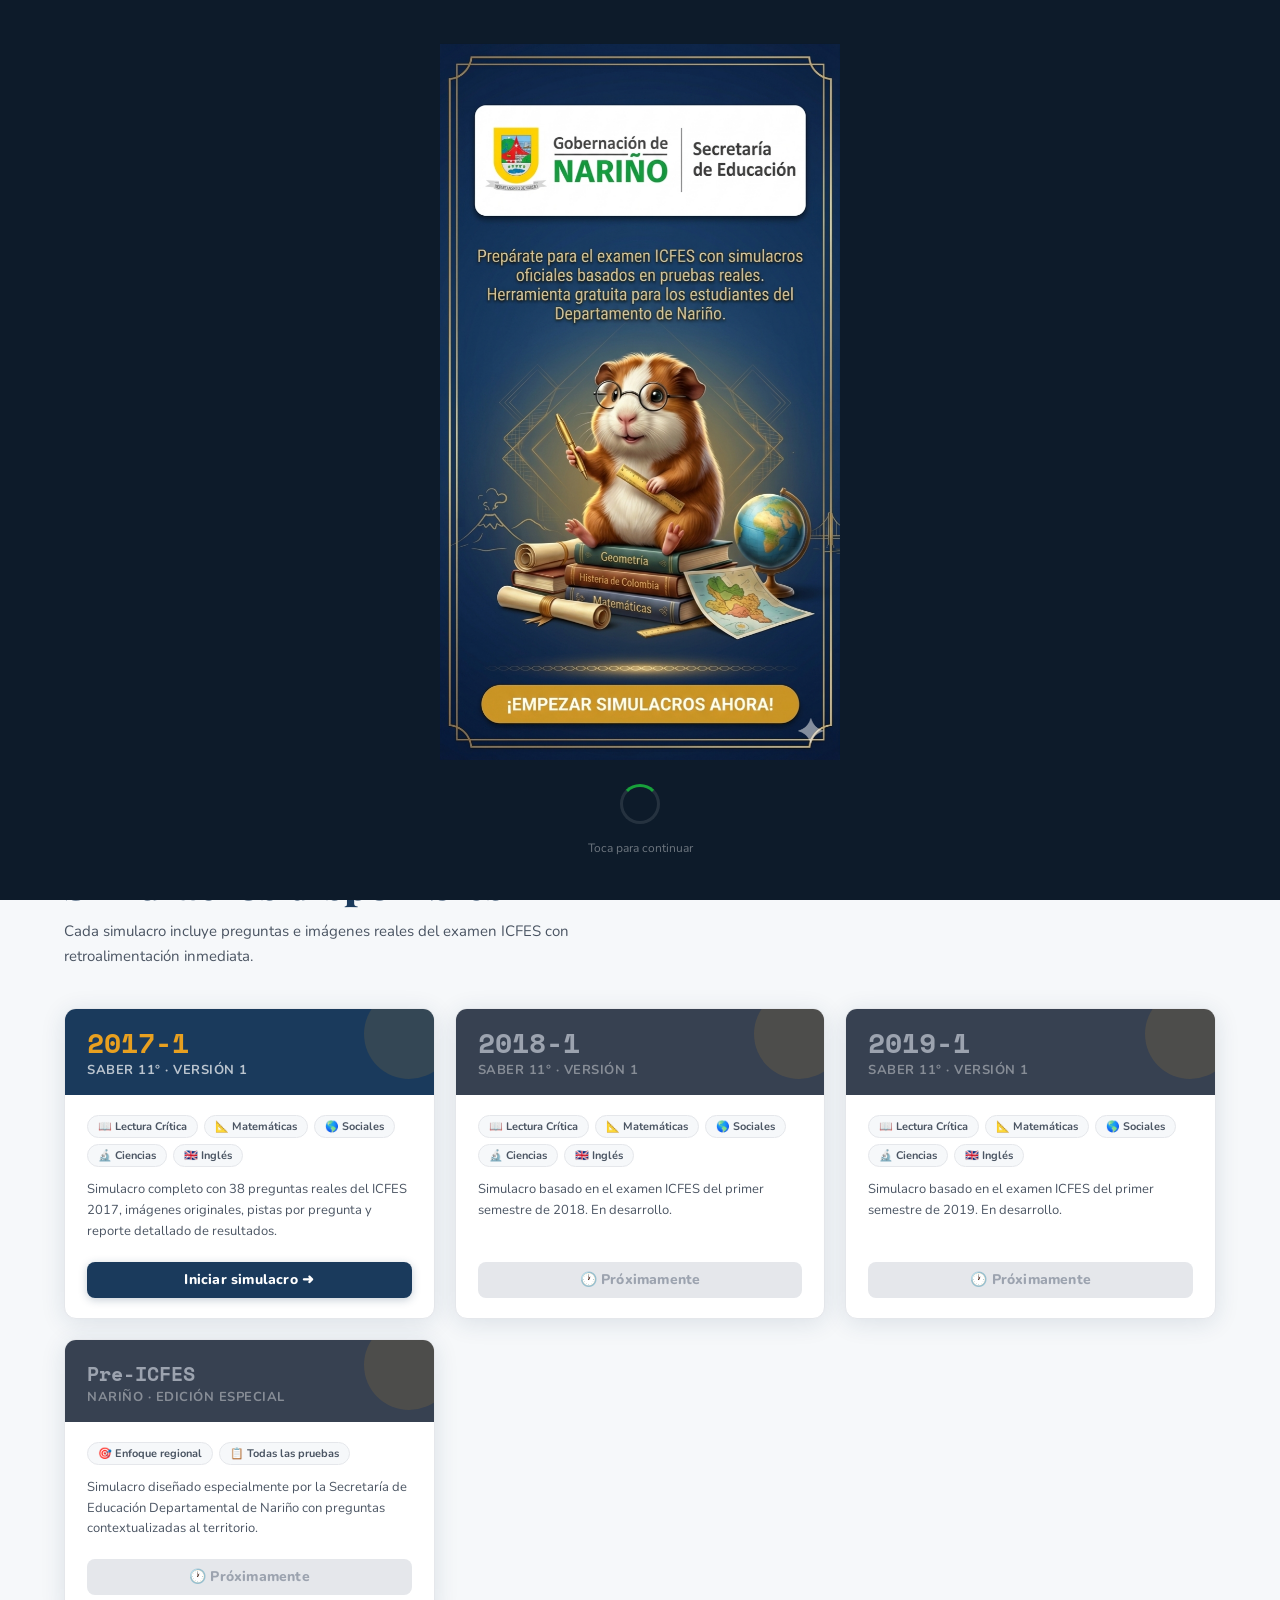
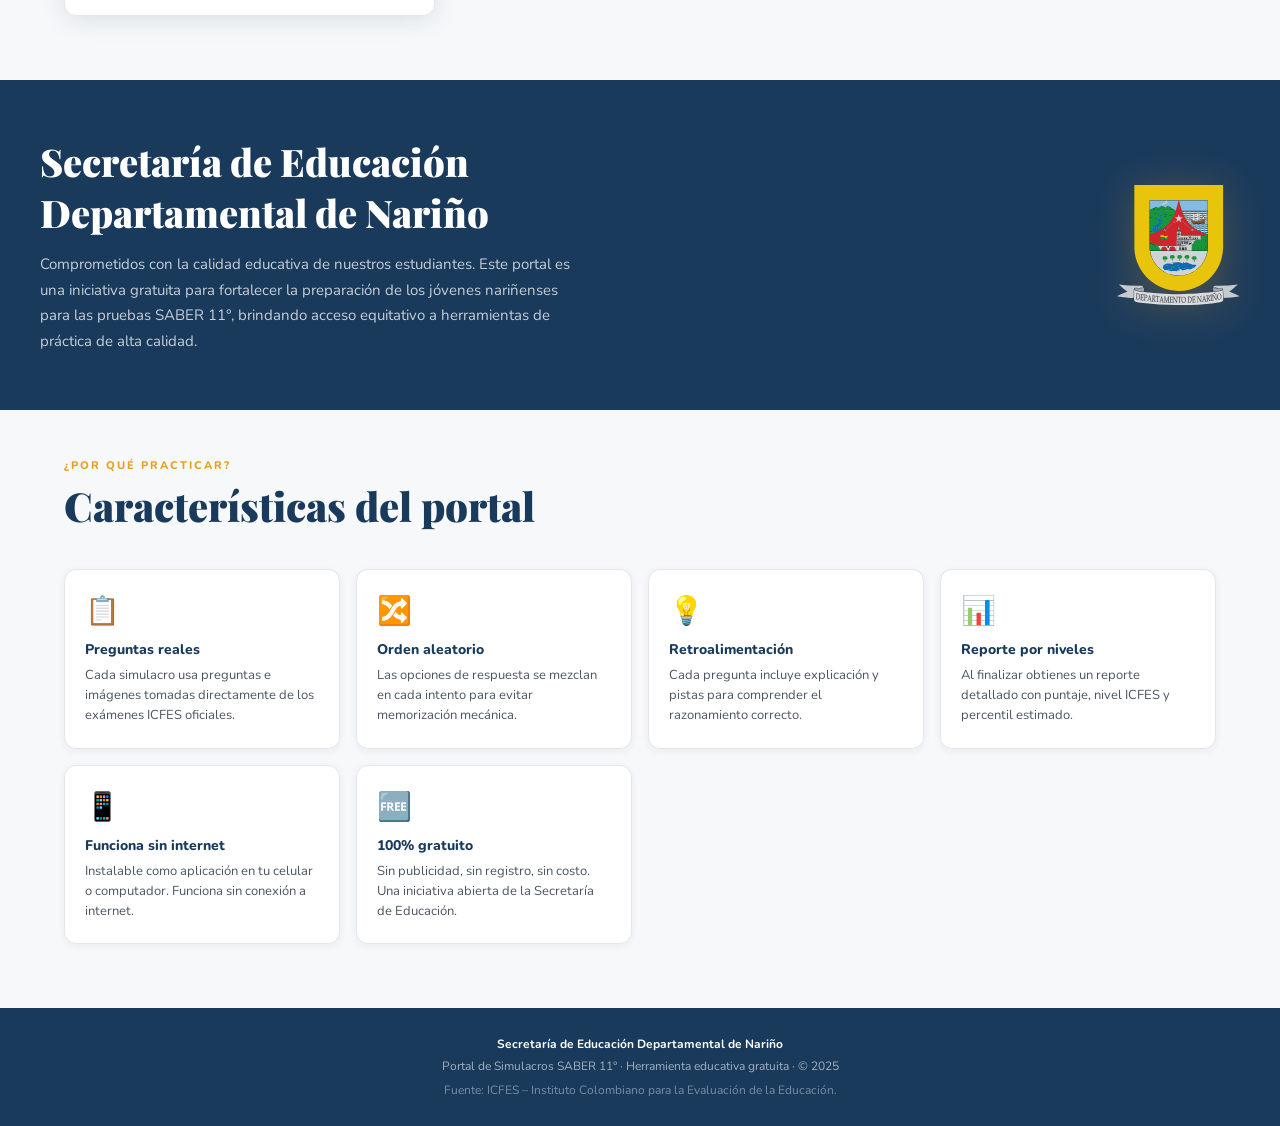
==== index.html @ db9a5326 "se cambia banner tanto web como móvil" ====
<!DOCTYPE html>
<html lang="es">

<head>
   <meta charset="UTF-8">
   <meta name="viewport" content="width=device-width,initial-scale=1.0">
   <title>Portal de Simulacros · Secretaría de Educación Departamental de Nariño</title>
   <meta name="theme-color" content="#1a3a5c">
   <meta name="mobile-web-app-capable" content="yes">
   <meta name="apple-mobile-web-app-capable" content="yes">
   <meta name="apple-mobile-web-app-status-bar-style" content="black-translucent">
   <meta name="apple-mobile-web-app-title" content="SABER 11 Nariño">
   <link rel="manifest" href="manifest.json">
   <link rel="apple-touch-icon" href="icon-192.png">
   <link rel="preconnect" href="https://fonts.googleapis.com">
   <link
      href="https://fonts.googleapis.com/css2?family=Playfair+Display:wght@700;900&family=Nunito:wght@400;600;700;800;900&family=Space+Mono:wght@400;700&display=swap"
      rel="stylesheet">
   <style>
      :root {
         --navy: #1a3a5c;
         --navy2: #254f7a;
         --gold: #e8a020;
         --gold2: #f5c842;
         --white: #ffffff;
         --bg: #f6f8fa;
         --text: #111827;
         --text-2: #4b5563;
         --text-3: #9ca3af;
         --border: #e5e7eb;
         --green: #1e8a4a;
         --r: 12px;
         --shadow: 0 4px 24px rgba(26, 58, 92, .12);
      }

      * {
         box-sizing: border-box;
         margin: 0;
         padding: 0
      }

      html {
         scroll-behavior: smooth;
         background: var(--navy)
      }

      body {
         font-family: 'Nunito', sans-serif;
         background: var(--bg);
         color: var(--text);
         overflow-x: hidden;
         -webkit-font-smoothing: antialiased
      }

      /* ── NAVBAR ── */
      .navbar {
         background: var(--navy);
         position: sticky;
         top: 0;
         z-index: 100;
         box-shadow: 0 2px 16px rgba(0, 0, 0, .25)
      }

      .nav-inner {
         max-width: 1200px;
         margin: 0 auto;
         padding: 10px 24px;
         display: flex;
         align-items: center;
         justify-content: space-between;
         gap: 20px
      }

      .nav-logo {
         display: flex;
         align-items: center;
         gap: 12px
      }

      .nav-logo-pill {
         background: #fff;
         border-radius: 8px;
         padding: 5px 10px;
         display: flex;
         align-items: center;
         height: 40px
      }

      .nav-logo-pill .sed-logo {
         height: 28px;
         width: auto;
         display: block
      }

      .nav-links {
         display: flex;
         align-items: center;
         gap: 6px
      }

      .nav-links a {
         color: rgba(255, 255, 255, .8);
         text-decoration: none;
         font-size: 13px;
         font-weight: 700;
         padding: 7px 14px;
         border-radius: 8px;
         transition: all .2s;
         letter-spacing: .3px
      }

      .nav-links a:hover {
         background: rgba(255, 255, 255, .12);
         color: #fff
      }

      .nav-links a.active {
         color: #fff;
         background: rgba(255, 255, 255, .12)
      }

      .nav-badge {
         background: var(--gold);
         color: var(--navy);
         font-size: 11px;
         font-weight: 800;
         padding: 5px 12px;
         border-radius: 20px;
         letter-spacing: .5px;
         white-space: nowrap
      }

      /* ── Hamburguesa móvil ── */
      .nav-hamburger {
         display: none;
         flex-direction: column;
         justify-content: center;
         gap: 5px;
         width: 38px;
         height: 38px;
         padding: 6px;
         cursor: pointer;
         border: none;
         background: rgba(255, 255, 255, .1);
         border-radius: 8px;
         transition: background .2s
      }

      .nav-hamburger:hover {
         background: rgba(255, 255, 255, .2)
      }

      .nav-hamburger span {
         display: block;
         height: 2.5px;
         border-radius: 2px;
         background: #fff;
         transition: all .3s
      }

      .nav-hamburger.open span:nth-child(1) {
         transform: translateY(7.5px) rotate(45deg)
      }

      .nav-hamburger.open span:nth-child(2) {
         opacity: 0;
         transform: scaleX(0)
      }

      .nav-hamburger.open span:nth-child(3) {
         transform: translateY(-7.5px) rotate(-45deg)
      }

      .nav-mobile-menu {
         display: none;
         position: absolute;
         top: 100%;
         left: 0;
         right: 0;
         background: var(--navy);
         border-top: 1px solid rgba(255, 255, 255, .12);
         box-shadow: 0 8px 24px rgba(0, 0, 0, .3);
         z-index: 200;
         padding: 8px 16px 12px
      }

      .nav-mobile-menu.open {
         display: block
      }

      .nav-mobile-menu a {
         display: block;
         color: rgba(255, 255, 255, .85);
         text-decoration: none;
         font-size: 15px;
         font-weight: 700;
         padding: 12px 14px;
         border-radius: 8px;
         transition: background .15s;
         letter-spacing: .3px
      }

      .nav-mobile-menu a:hover,
      .nav-mobile-menu a.active {
         background: rgba(255, 255, 255, .12);
         color: #fff
      }

      @media(max-width:640px) {
         .nav-links {
            display: none
         }

         .nav-hamburger {
            display: flex
         }

         .nav-badge {
            display: none
         }

         .nav-inner {
            padding: 10px 16px;
            position: relative
         }

         .navbar {
            position: sticky;
            top: 0
         }
      }

      /* ── HERO ── */
      .hero {
         position: relative;
         width: 100%;
         overflow: hidden
      }

      .hero-banner {
         display: block;
         width: 100%;
         height: auto
      }

      @media(min-width: 769px) {
         .hero-banner-movil {
            display: none
         }
      }

      @media(max-width: 768px) {
         .hero-banner-web {
            display: none
         }
      }

      /* ── SECTION ── */
      .section {
         max-width: 1200px;
         margin: 0 auto;
         padding: 64px 24px
      }

      .section-eyebrow {
         font-size: 11px;
         font-weight: 800;
         letter-spacing: 2px;
         text-transform: uppercase;
         color: var(--gold);
         margin-bottom: 10px
      }

      .section-title {
         font-family: 'Playfair Display', serif;
         font-size: clamp(26px, 4vw, 40px);
         font-weight: 900;
         color: var(--navy);
         margin-bottom: 12px;
         line-height: 1.15
      }

      .section-sub {
         font-size: 15px;
         color: var(--text-2);
         max-width: 560px;
         line-height: 1.65;
         margin-bottom: 40px
      }

      /* ── SIMULACROS GRID ── */
      .simulacros-grid {
         display: grid;
         grid-template-columns: repeat(auto-fill, minmax(300px, 1fr));
         gap: 20px
      }

      .sim-card {
         background: #fff;
         border-radius: var(--r);
         border: 1px solid var(--border);
         box-shadow: var(--shadow);
         overflow: hidden;
         transition: transform .25s, box-shadow .25s;
         display: flex;
         flex-direction: column
      }

      .sim-card:hover {
         transform: translateY(-4px);
         box-shadow: 0 12px 40px rgba(26, 58, 92, .16)
      }

      .sim-card-header {
         background: var(--navy);
         padding: 20px 22px 16px;
         position: relative;
         overflow: hidden
      }

      .sim-card-header::after {
         content: '';
         position: absolute;
         right: -20px;
         top: -20px;
         width: 90px;
         height: 90px;
         border-radius: 50%;
         background: rgba(232, 160, 32, .12)
      }

      .sim-year {
         font-family: 'Space Mono', monospace;
         font-size: 28px;
         font-weight: 700;
         color: var(--gold);
         line-height: 1
      }

      .sim-title {
         font-size: 13px;
         color: rgba(255, 255, 255, .7);
         margin-top: 4px;
         font-weight: 700;
         letter-spacing: .5px;
         text-transform: uppercase
      }

      .sim-body {
         padding: 20px 22px;
         flex: 1;
         display: flex;
         flex-direction: column;
         gap: 12px
      }

      .sim-badges {
         display: flex;
         gap: 6px;
         flex-wrap: wrap
      }

      .sim-badge {
         background: var(--bg);
         border: 1px solid var(--border);
         border-radius: 20px;
         padding: 3px 10px;
         font-size: 11px;
         font-weight: 700;
         color: var(--text-2)
      }

      .sim-desc {
         font-size: 13px;
         color: var(--text-2);
         line-height: 1.6;
         flex: 1
      }

      .sim-footer {
         padding: 0 22px 20px;
         display: flex;
         gap: 10px
      }

      .btn {
         display: inline-flex;
         align-items: center;
         justify-content: center;
         gap: 7px;
         font-family: 'Nunito', sans-serif;
         font-size: 14px;
         font-weight: 800;
         padding: 11px 22px;
         border-radius: 8px;
         border: none;
         cursor: pointer;
         text-decoration: none;
         transition: all .2s;
         letter-spacing: .2px;
         line-height: 1
      }

      .btn-primary {
         background: var(--navy);
         color: #fff;
         box-shadow: 0 2px 8px rgba(26, 58, 92, .25)
      }

      .btn-primary:hover {
         background: var(--navy2);
         transform: translateY(-1px);
         box-shadow: 0 5px 16px rgba(26, 58, 92, .3)
      }

      .btn-outline {
         background: #fff;
         color: var(--navy);
         border: 2px solid var(--border)
      }

      .btn-outline:hover {
         border-color: var(--navy);
         background: #f0f4f8
      }

      .btn-disabled {
         background: #e5e7eb;
         color: #9ca3af;
         cursor: not-allowed;
         pointer-events: none
      }

      .sim-coming {
         display: flex;
         align-items: center;
         justify-content: center;
         height: 44px;
         font-size: 13px;
         color: var(--text-3);
         font-weight: 700;
         gap: 6px
      }

      /* ── BANNER SED ── */
      .sed-banner {
         background: var(--navy);
         color: #fff;
         padding: 56px 24px
      }

      .sed-inner {
         max-width: 1200px;
         margin: 0 auto;
         display: grid;
         grid-template-columns: 1fr auto;
         gap: 48px;
         align-items: center
      }

      .sed-text h2 {
         font-family: 'Playfair Display', serif;
         font-size: clamp(24px, 4vw, 38px);
         font-weight: 900;
         margin-bottom: 14px;
         color: #fff
      }

      .sed-text p {
         font-size: 15px;
         color: rgba(255, 255, 255, .75);
         line-height: 1.7;
         max-width: 540px
      }

      .sed-text .sed-logo {
         height: 44px;
         width: auto;
         margin-bottom: 20px;
         display: block
      }

      .sed-logo-big {
         display: flex;
         align-items: center;
         justify-content: center;
         opacity: .9
      }

      .sed-logo-big .escudo-svg {
         height: 120px;
         width: auto;
         filter: drop-shadow(0 4px 20px rgba(232, 160, 32, .3))
      }

      @media(max-width:700px) {
         .sed-inner {
            grid-template-columns: 1fr
         }

         .sed-logo-big {
            display: none
         }
      }

      /* ── INFO CARDS ── */
      .info-grid {
         display: grid;
         grid-template-columns: repeat(auto-fill, minmax(220px, 1fr));
         gap: 16px;
         margin-top: 40px
      }

      .info-card {
         background: #fff;
         border-radius: var(--r);
         border: 1px solid var(--border);
         padding: 22px 20px;
         box-shadow: 0 2px 8px rgba(26, 58, 92, .06)
      }

      .info-icon {
         font-size: 28px;
         margin-bottom: 10px;
         display: block
      }

      .info-title {
         font-size: 14px;
         font-weight: 800;
         color: var(--navy);
         margin-bottom: 6px
      }

      .info-desc {
         font-size: 13px;
         color: var(--text-2);
         line-height: 1.55
      }

      /* ── FOOTER ── */
      footer {
         background: var(--navy);
         color: rgba(255, 255, 255, .6);
         text-align: center;
         padding: 28px 24px;
         font-size: 12px
      }

      footer a {
         color: rgba(255, 255, 255, .8);
         text-decoration: none;
         font-weight: 700
      }

      footer strong {
         color: #fff
      }

      /* ── ABOUT PAGE ── */
      .page {
         display: none
      }

      .page.active {
         display: block
      }

      .about-hero {
         background: var(--navy);
         padding: 60px 24px;
         text-align: center;
         color: #fff
      }

      .about-hero h1 {
         font-family: 'Playfair Display', serif;
         font-size: clamp(28px, 5vw, 46px);
         font-weight: 900;
         color: #fff;
         margin-bottom: 12px
      }

      .about-hero p {
         font-size: 16px;
         color: rgba(255, 255, 255, .75);
         max-width: 540px;
         margin: 0 auto;
         line-height: 1.65
      }

      .about-section {
         max-width: 900px;
         margin: 0 auto;
         padding: 56px 24px
      }

      .about-block {
         background: #fff;
         border-radius: var(--r);
         border: 1px solid var(--border);
         padding: 28px;
         margin-bottom: 20px;
         box-shadow: 0 2px 8px rgba(26, 58, 92, .06)
      }

      .about-block h3 {
         font-size: 18px;
         font-weight: 900;
         color: var(--navy);
         margin-bottom: 10px;
         display: flex;
         align-items: center;
         gap: 10px
      }

      .about-block p {
         font-size: 14px;
         color: var(--text-2);
         line-height: 1.7
      }

      .about-block ul {
         font-size: 14px;
         color: var(--text-2);
         line-height: 1.8;
         padding-left: 20px;
         margin-top: 8px
      }

      .team-grid {
         display: grid;
         grid-template-columns: repeat(auto-fill, minmax(200px, 1fr));
         gap: 14px;
         margin-top: 16px
      }

      .team-card {
         background: var(--bg);
         border-radius: var(--r);
         padding: 20px 16px;
         text-align: center;
         border: 1px solid var(--border)
      }

      .team-avatar {
         width: 56px;
         height: 56px;
         border-radius: 50%;
         background: var(--navy);
         display: flex;
         align-items: center;
         justify-content: center;
         font-size: 22px;
         margin: 0 auto 12px
      }

      .team-name {
         font-size: 13px;
         font-weight: 800;
         color: var(--navy)
      }

      .team-role {
         font-size: 11px;
         color: var(--text-3);
         margin-top: 3px
      }

      /* ════ SPLASH SCREEN ════════════════════════════════════════════ */
      #splashScreen {
         position: fixed;
         inset: 0;
         z-index: 99999;
         display: flex;
         flex-direction: column;
         align-items: center;
         justify-content: center;
         overflow: hidden;
         background: #0d1b2a;
         cursor: pointer;
      }

      #splashScreen.sp-fade-out {
         opacity: 0;
         pointer-events: none;
         transition: opacity .6s ease;
      }

      .sp-logo {
         width: min(400px, 90vw);
         animation: spFadeIn .8s ease both;
      }

      .sp-loader {
         width: 40px;
         height: 40px;
         border: 3px solid rgba(255, 255, 255, .1);
         border-top-color: #18a13b;
         border-radius: 50%;
         margin-top: 24px;
         animation: spSpin 1s linear infinite;
      }

      .sp-hint {
         font-size: 12px;
         color: rgba(255, 255, 255, .4);
         margin-top: 16px;
         animation: spFadeIn 1s .5s ease both;
      }

      @keyframes spFadeIn {
         from {
            opacity: 0
         }

         to {
            opacity: 1
         }
      }

      @keyframes spSpin {
         to {
            transform: rotate(360deg)
         }
      }

      /* ═══════════════════════════════════════════════════════════════ */
   </style>
</head>

<body>

   <!-- ══ SPLASH SCREEN ══════════════════════════════════════════════ -->
   <div id="splashScreen" title="Toca para continuar">
      <img class="sp-logo" src="assets/splash.png" alt="SABER 11 Nariño">
      <div class="sp-loader"></div>
      <p class="sp-hint">Toca para continuar</p>
   </div>
   <!-- ══════════════════════════════════════════════════════════════ -->


   <!-- NAVBAR -->
   <nav class="navbar">
      <div class="nav-inner">
         <div class="nav-logo">
            <div class="nav-logo-pill"><svg class="sed-logo" viewBox="0 0 205.77 34.98"
                  xmlns="http://www.w3.org/2000/svg">
                  <defs id="defs961">
                     <style id="style953">
                        .cls-1,
                        .cls-2,
                        .cls-3,
                        .cls-4,
                        .cls-5,
                        .cls-6,
                        .cls-7,
                        .cls-8,
                        .cls-9,
                        .cls-10,
                        .cls-11,
                        .cls-12,
                        .cls-13,
                        .cls-14,
                        .cls-15,
                        .cls-16,
                        .cls-17,
                        .cls-18,
                        .cls-19,
                        .cls-20,
                        .cls-21,
                        .cls-22,
                        .cls-23,
                        .cls-24,
                        .cls-25 {
                           stroke-width: 0px;
                        }

                        .cls-1,
                        .cls-6,
                        .cls-8,
                        .cls-11,
                        .cls-14,
                        .cls-15,
                        .cls-19,
                        .cls-21,
                        .cls-23,
                        .cls-24 {
                           fill-rule: evenodd;
                        }

                        .cls-1,
                        .cls-17 {
                           fill: #e5e5e4;
                        }

                        .cls-2,
                        .cls-11 {
                           fill: #010101;
                        }

                        .cls-3,
                        .cls-14 {
                           fill: #ffd504;
                        }

                        .cls-4 {
                           fill: #e52327;
                        }

                        .cls-5,
                        .cls-21 {
                           fill: #714e26;
                        }

                        .cls-6,
                        .cls-12 {
                           fill: #18a13b;
                        }

                        .cls-7 {
                           fill: none;
                        }

                        .cls-8,
                        .cls-22 {
                           fill: #eeeded;
                        }

                        .cls-9 {
                           fill: #b3b2b2;
                        }

                        .cls-26 {
                           clip-path: url(#clippath-1);
                        }

                        .cls-10 {
                           fill: #3d3d3b;
                        }

                        .cls-13,
                        .cls-27 {
                           fill: #383938;
                        }

                        .cls-15 {
                           fill: #fff;
                        }

                        .cls-28 {
                           clip-path: url(#clippath);
                        }

                        .cls-16 {
                           fill: #1e1e1c;
                        }

                        .cls-29 {
                           isolation: isolate;
                           opacity: .9;
                        }

                        .cls-18 {
                           fill: #8fcaf0;
                        }

                        .cls-19 {
                           fill: #dadada;
                        }

                        .cls-20 {
                           fill: #585857;
                        }

                        .cls-27 {
                           font-family: HindMadurai-SemiBold, 'Hind Madurai';
                           font-size: 11.29px;
                           font-weight: 600;
                        }

                        .cls-23,
                        .cls-25 {
                           fill: #0a72b9;
                        }

                        .cls-24 {
                           fill: #996634;
                        }
                     </style>
                     <clipPath id="clippath">
                        <rect class="cls-7" x="16.5" y="10.86" width="0.090000004" height="0.1" id="rect955"></rect>
                     </clipPath>
                     <clipPath id="clippath-1">
                        <rect class="cls-7" x="19.370001" y="10.91" width="0.090000004" height="0.1" id="rect958">
                        </rect>
                     </clipPath>
                  </defs>
                  <path id="rect963" class="cls-10" style="fill:#3d3d3b;stroke-width:0px"
                     d="m 115.02,0.09 h 0.24 v 34.810001 h -0.24 z"></path>
                  <g aria-label="Secretaría" transform="translate(121.21,14.86)" id="text967" class="cls-27"
                     style="font-weight:600;font-size:11.29px;font-family:HindMadurai-SemiBold, 'Hind Madurai';fill:#383938">
                     <path
                        d="m 6.7640771,-7.9713574 v 1.7420117 Q 6.0860156,-6.5325439 5.4410303,-6.6868994 4.7960449,-6.8412549 4.2227246,-6.8412549 q -0.760752,0 -1.1245898,0.2094825 -0.3638379,0.2094824 -0.3638379,0.650498 0,0.3307617 0.2425586,0.5181934 0.2480712,0.1819189 0.8930566,0.3142236 l 0.904082,0.1819189 q 1.3726612,0.2756348 1.9514942,0.8379297 0.578833,0.5622949 0.578833,1.5986817 0,1.3616357 -0.8103662,2.02867183 -0.8048536,0.66152343 -2.4641748,0.66152343 -0.7828028,0 -1.5711182,-0.14884277 Q 1.6703467,-0.13781738 0.88203125,-0.42999023 V -2.2216162 q 0.78831545,0.4189648 1.52150385,0.63396 0.7387012,0.2094824 1.4222754,0.2094824 0.6945996,0 1.0639502,-0.2315332 0.3693506,-0.2315332 0.3693506,-0.6615235 0,-0.3858886 -0.253584,-0.5953711 Q 4.757456,-3.076084 4.0077295,-3.2414648 L 3.1863379,-3.4233838 Q 1.9514941,-3.6879932 1.3781738,-4.2668262 0.81036621,-4.8456592 0.81036621,-5.8269189 q 0,-1.2293311 0.79382809,-1.8908545 0.7938282,-0.6615234 2.2822559,-0.6615234 0.6780615,0 1.3947119,0.1047412 0.7166504,0.099228 1.482915,0.3031982 z"
                        id="path899"></path>
                     <path
                        d="m 15.242603,-3.1036475 v 0.562295 h -4.614126 q 0.07166,0.6945996 0.501655,1.0418994 0.42999,0.3472998 1.201767,0.3472998 0.622935,0 1.273433,-0.181919 0.656011,-0.1874316 1.345098,-0.5622949 v 1.52150392 q -0.700113,0.26460937 -1.400225,0.39691406 -0.700112,0.13781738 -1.400225,0.13781738 -1.675859,0 -2.6075044,-0.84895507 -0.9261328,-0.85446779 -0.9261328,-2.39250979 0,-1.5104785 0.9095947,-2.3759716 0.9151075,-0.8654932 2.5137895,-0.8654932 1.455351,0 2.326357,0.8765185 0.876519,0.8765186 0.876519,2.3428955 z m -2.028672,-0.6560107 q 0,-0.5622949 -0.330762,-0.904082 Q 12.55792,-5.01104 12.028701,-5.01104 q -0.57332,0 -0.931645,0.325249 -0.358326,0.3197363 -0.446529,0.9261328 z"
                        id="path901"></path>
                     <path
                        d="m 21.725532,-5.9812744 v 1.609707 q -0.402427,-0.2756347 -0.810367,-0.4079394 -0.402426,-0.1323047 -0.837929,-0.1323047 -0.826905,0 -1.289971,0.4851172 -0.457554,0.4796045 -0.457554,1.3450976 0,0.8654932 0.457554,1.3506104 0.463066,0.4796045 1.289971,0.4796045 0.463066,0 0.876518,-0.1378174 0.418965,-0.1378174 0.771778,-0.4079395 v 1.61521976 q -0.463067,0.17089355 -0.942671,0.25358398 -0.474092,0.08820312 -0.953697,0.08820312 -1.670346,0 -2.613017,-0.85446777 -0.942671,-0.85998049 -0.942671,-2.38699709 0,-1.5270166 0.942671,-2.3814843 0.942671,-0.8599805 2.613017,-0.8599805 0.485118,0 0.953697,0.088203 0.474091,0.08269 0.942671,0.2535841 z"
                        id="path903"></path>
                     <path
                        d="m 28.015516,-4.4928467 q -0.259096,-0.1212793 -0.518193,-0.1764062 -0.253584,-0.06064 -0.512681,-0.06064 -0.760752,0 -1.174204,0.4906299 -0.407939,0.4851172 -0.407939,1.3947119 V 0 h -1.973545 v -6.1742187 h 1.973545 v 1.0143359 q 0.380376,-0.6063965 0.871005,-0.8820312 0.496143,-0.2811475 1.18523,-0.2811475 0.09923,0 0.214995,0.011025 0.115767,0.00551 0.336274,0.033076 z"
                        id="path905"></path>
                     <path
                        d="m 35.15997,-3.1036475 v 0.562295 h -4.614126 q 0.07167,0.6945996 0.501656,1.0418994 0.42999,0.3472998 1.201767,0.3472998 0.622935,0 1.273433,-0.181919 0.656011,-0.1874316 1.345098,-0.5622949 v 1.52150392 q -0.700113,0.26460937 -1.400225,0.39691406 -0.700112,0.13781738 -1.400225,0.13781738 -1.675859,0 -2.607504,-0.84895507 -0.926133,-0.85446779 -0.926133,-2.39250979 0,-1.5104785 0.909594,-2.3759716 0.915108,-0.8654932 2.513789,-0.8654932 1.455352,0 2.326358,0.8765185 0.876518,0.8765186 0.876518,2.3428955 z m -2.028671,-0.6560107 q 0,-0.5622949 -0.330762,-0.904082 -0.325249,-0.3472998 -0.854468,-0.3472998 -0.57332,0 -0.931645,0.325249 -0.358326,0.3197363 -0.446529,0.9261328 z"
                        id="path907"></path>
                     <path
                        d="m 38.809374,-7.9272558 v 1.7530371 h 2.034185 v 1.41125 h -2.034185 v 2.6185302 q 0,0.4299903 0.170894,0.5843457 0.170893,0.1488428 0.678061,0.1488428 h 1.014336 V 0 H 38.980268 Q 37.811576,0 37.320946,-0.48511719 36.835829,-0.97574707 36.835829,-2.1444385 v -2.6185302 h -0.98126 v -1.41125 h 0.98126 v -1.7530371 z"
                        id="path909"></path>
                     <path
                        d="m 44.818214,-2.7783984 q -0.617422,0 -0.931646,0.2094824 -0.30871,0.2094824 -0.30871,0.6174219 0,0.3748632 0.248071,0.5898584 0.253584,0.2094824 0.700112,0.2094824 0.556782,0 0.937158,-0.3969141 0.380376,-0.4024267 0.380376,-1.0033105 v -0.2260205 z m 3.015444,-0.7442139 V 0 h -1.990083 v -0.91510742 q -0.396914,0.56229492 -0.893056,0.8213916 -0.496143,0.25358398 -1.207281,0.25358398 -0.959209,0 -1.560092,-0.55678222 -0.595371,-0.56229492 -0.595371,-1.45535154 0,-1.086001 0.744213,-1.593169 0.749727,-0.5071679 2.348409,-0.5071679 h 1.163178 V -4.106958 q 0,-0.4685791 -0.36935,-0.6835742 -0.369351,-0.2205078 -1.152154,-0.2205078 -0.63396,0 -1.179716,0.126792 -0.545757,0.126792 -1.014336,0.3803759 v -1.5049658 q 0.63396,-0.1543554 1.273432,-0.2315332 0.639473,-0.08269 1.278946,-0.08269 1.670346,0 2.409047,0.6615234 0.744214,0.6560108 0.744214,2.1389254 z"
                        id="path911"></path>
                     <path
                        d="m 54.255945,-4.4928467 q -0.259097,-0.1212793 -0.518193,-0.1764062 -0.253584,-0.06064 -0.512681,-0.06064 -0.760752,0 -1.174204,0.4906299 -0.407939,0.4851172 -0.407939,1.3947119 V 0 h -1.973545 v -6.1742187 h 1.973545 v 1.0143359 q 0.380376,-0.6063965 0.871005,-0.8820312 0.496143,-0.2811475 1.18523,-0.2811475 0.09923,0 0.214995,0.011025 0.115767,0.00551 0.336274,0.033076 z"
                        id="path913"></path>
                     <path
                        d="m 55.237208,-6.1742187 h 1.973545 V 0 h -1.973545 z m 1.863291,-2.8555762 h 1.560093 l -2.034185,2.0727734 h -1.080488 z"
                        id="path915"></path>
                     <path
                        d="m 61.874492,-2.7783984 q -0.617422,0 -0.931645,0.2094824 -0.308711,0.2094824 -0.308711,0.6174219 0,0.3748632 0.248071,0.5898584 0.253584,0.2094824 0.700112,0.2094824 0.556783,0 0.937159,-0.3969141 0.380375,-0.4024267 0.380375,-1.0033105 v -0.2260205 z m 3.015445,-0.7442139 V 0 h -1.990084 v -0.91510742 q -0.396914,0.56229492 -0.893056,0.8213916 -0.496143,0.25358398 -1.20728,0.25358398 -0.959209,0 -1.560093,-0.55678222 -0.595371,-0.56229492 -0.595371,-1.45535154 0,-1.086001 0.744214,-1.593169 0.749726,-0.5071679 2.348408,-0.5071679 h 1.163178 V -4.106958 q 0,-0.4685791 -0.36935,-0.6835742 Q 62.161152,-5.01104 61.37835,-5.01104 q -0.63396,0 -1.179717,0.126792 -0.545757,0.126792 -1.014336,0.3803759 v -1.5049658 q 0.63396,-0.1543554 1.273432,-0.2315332 0.639473,-0.08269 1.278946,-0.08269 1.670346,0 2.409048,0.6615234 0.744214,0.6560108 0.744214,2.1389254 z"
                        id="path917"></path>
                  </g>
                  <g aria-label="de Educación" transform="translate(121.21,27.15)" id="text971" class="cls-27"
                     style="font-weight:600;font-size:11.29px;font-family:HindMadurai-SemiBold, 'Hind Madurai';fill:#383938">
                     <path
                        d="M 5.1488574,-5.2701367 V -8.5777539 H 7.1334277 V 0 H 5.1488574 V -0.89305664 Q 4.740918,-0.3472998 4.2502881,-0.09371582 3.7596582,0.15986816 3.1146728,0.15986816 q -1.1411279,0 -1.8743164,-0.90408202 -0.73318843,-0.90959474 -0.73318843,-2.33738284 0,-1.4277881 0.73318843,-2.3318701 0.7331885,-0.9095947 1.8743164,-0.9095947 0.6394727,0 1.1301026,0.2590967 0.4961426,0.253584 0.904082,0.7938281 z m -1.3009961,3.9967041 q 0.63396,0 0.9647217,-0.4630664 0.3362744,-0.4630664 0.3362744,-1.3450977 0,-0.8820312 -0.3362744,-1.3450976 -0.3307617,-0.4630664 -0.9647217,-0.4630664 -0.6284472,0 -0.9647217,0.4630664 -0.3307617,0.4630664 -0.3307617,1.3450976 0,0.8820313 0.3307617,1.3450977 0.3362745,0.4630664 0.9647217,0.4630664 z"
                        id="path920"></path>
                     <path
                        d="m 15.192989,-3.1036475 v 0.562295 h -4.614126 q 0.07166,0.6945996 0.501655,1.0418994 0.42999,0.3472998 1.201767,0.3472998 0.622935,0 1.273433,-0.181919 0.656011,-0.1874316 1.345098,-0.5622949 v 1.52150392 q -0.700113,0.26460937 -1.400225,0.39691406 -0.700112,0.13781738 -1.400224,0.13781738 -1.67586,0 -2.6075054,-0.84895507 -0.9261328,-0.85446779 -0.9261328,-2.39250979 0,-1.5104785 0.9095947,-2.3759716 0.9151075,-0.8654932 2.5137895,-0.8654932 1.455351,0 2.326357,0.8765185 0.876519,0.8765186 0.876519,2.3428955 z m -2.028672,-0.6560107 q 0,-0.5622949 -0.330762,-0.904082 -0.325249,-0.3472998 -0.854468,-0.3472998 -0.57332,0 -0.931645,0.325249 -0.358325,0.3197363 -0.446529,0.9261328 z"
                        id="path922"></path>
                     <path
                        d="m 20.705683,-8.2304541 h 5.72769 v 1.6041944 h -3.605302 v 1.5325292 h 3.390307 v 1.6041944 h -3.390307 v 1.8853418 h 3.726582 V 0 h -5.84897 z"
                        id="path924"></path>
                     <path
                        d="m 32.530415,-5.2701367 v -3.3076172 h 1.98457 V 0 h -1.98457 v -0.89305664 q -0.40794,0.54575684 -0.898569,0.79934082 -0.49063,0.25358398 -1.135616,0.25358398 -1.141128,0 -1.874316,-0.90408202 -0.733189,-0.90959474 -0.733189,-2.33738284 0,-1.4277881 0.733189,-2.3318701 0.733188,-0.9095947 1.874316,-0.9095947 0.639473,0 1.130103,0.2590967 0.496142,0.253584 0.904082,0.7938281 z m -1.300996,3.9967041 q 0.63396,0 0.964721,-0.4630664 0.336275,-0.4630664 0.336275,-1.3450977 0,-0.8820312 -0.336275,-1.3450976 -0.330761,-0.4630664 -0.964721,-0.4630664 -0.628447,0 -0.964722,0.4630664 -0.330762,0.4630664 -0.330762,1.3450976 0,0.8820313 0.330762,1.3450977 0.336275,0.4630664 0.964722,0.4630664 z"
                        id="path926"></path>
                     <path
                        d="m 36.3452,-2.4035351 v -3.7706836 h 1.984571 v 0.6174218 q 0,0.5016553 -0.0055,1.2624073 -0.0055,0.7552392 -0.0055,1.0088232 0,0.7442139 0.03859,1.0749756 0.03859,0.325249 0.132305,0.4740918 0.121279,0.1929443 0.314223,0.2976855 0.198457,0.1047412 0.452041,0.1047412 0.617422,0 0.970235,-0.4740918 0.352812,-0.4740918 0.352812,-1.3175341 v -3.0485205 h 1.973545 V 0 H 40.57895 v -0.89305664 q -0.446528,0.54024414 -0.948183,0.79934082 -0.496143,0.25358398 -1.097027,0.25358398 -1.069463,0 -1.631757,-0.65601074 Q 36.3452,-1.1521533 36.3452,-2.4035351 Z"
                        id="path928"></path>
                     <path
                        d="m 49.437852,-5.9812744 v 1.609707 q -0.402427,-0.2756347 -0.810366,-0.4079394 -0.402427,-0.1323047 -0.83793,-0.1323047 -0.826904,0 -1.289971,0.4851172 -0.457553,0.4796045 -0.457553,1.3450976 0,0.8654932 0.457553,1.3506104 0.463067,0.4796045 1.289971,0.4796045 0.463066,0 0.876519,-0.1378174 0.418964,-0.1378174 0.771777,-0.4079395 v 1.61521976 q -0.463067,0.17089355 -0.942671,0.25358398 -0.474092,0.08820312 -0.953696,0.08820312 -1.670347,0 -2.613018,-0.85446777 -0.942671,-0.85998049 -0.942671,-2.38699709 0,-1.5270166 0.942671,-2.3814843 0.942671,-0.8599805 2.613018,-0.8599805 0.485117,0 0.953696,0.088203 0.474092,0.08269 0.942671,0.2535841 z"
                        id="path930"></path>
                     <path
                        d="m 53.908649,-2.7783984 q -0.617422,0 -0.931646,0.2094824 -0.30871,0.2094824 -0.30871,0.6174219 0,0.3748632 0.248071,0.5898584 0.253584,0.2094824 0.700112,0.2094824 0.556782,0 0.937158,-0.3969141 0.380376,-0.4024267 0.380376,-1.0033105 v -0.2260205 z m 3.015444,-0.7442139 V 0 H 54.93401 v -0.91510742 q -0.396914,0.56229492 -0.893056,0.8213916 -0.496143,0.25358398 -1.207281,0.25358398 -0.959209,0 -1.560092,-0.55678222 -0.595371,-0.56229492 -0.595371,-1.45535154 0,-1.086001 0.744213,-1.593169 0.749727,-0.5071679 2.348409,-0.5071679 H 54.93401 V -4.106958 q 0,-0.4685791 -0.36935,-0.6835742 -0.369351,-0.2205078 -1.152154,-0.2205078 -0.63396,0 -1.179716,0.126792 -0.545757,0.126792 -1.014336,0.3803759 v -1.5049658 q 0.63396,-0.1543554 1.273432,-0.2315332 0.639473,-0.08269 1.278946,-0.08269 1.670346,0 2.409047,0.6615234 0.744214,0.6560108 0.744214,2.1389254 z"
                        id="path932"></path>
                     <path
                        d="m 63.748811,-5.9812744 v 1.609707 q -0.402427,-0.2756347 -0.810366,-0.4079394 -0.402427,-0.1323047 -0.83793,-0.1323047 -0.826904,0 -1.289971,0.4851172 -0.457554,0.4796045 -0.457554,1.3450976 0,0.8654932 0.457554,1.3506104 0.463067,0.4796045 1.289971,0.4796045 0.463066,0 0.876518,-0.1378174 0.418965,-0.1378174 0.771778,-0.4079395 v 1.61521976 q -0.463067,0.17089355 -0.942671,0.25358398 -0.474092,0.08820312 -0.953696,0.08820312 -1.670347,0 -2.613018,-0.85446777 -0.942671,-0.85998049 -0.942671,-2.38699709 0,-1.5270166 0.942671,-2.3814843 0.942671,-0.8599805 2.613018,-0.8599805 0.485117,0 0.953696,0.088203 0.474092,0.08269 0.942671,0.2535841 z"
                        id="path934"></path>
                     <path
                        d="M 65.452235,-6.1742187 H 67.42578 V 0 h -1.973545 z m 0,-2.4035352 h 1.973545 v 1.609707 h -1.973545 z"
                        id="path936"></path>
                     <path
                        d="m 72.260413,-4.9118115 q -0.656011,0 -1.003311,0.4740918 -0.341787,0.4685791 -0.341787,1.356123 0,0.887544 0.341787,1.3616358 0.3473,0.4685791 1.003311,0.4685791 0.644985,0 0.986772,-0.4685791 0.341787,-0.4740918 0.341787,-1.3616358 0,-0.8875439 -0.341787,-1.356123 -0.341787,-0.4740918 -0.986772,-0.4740918 z m 0,-1.41125 q 1.593169,0 2.486225,0.8599805 0.898569,0.8599804 0.898569,2.3814843 0,1.5215039 -0.898569,2.3814844 -0.893056,0.85998046 -2.486225,0.85998046 -1.598682,0 -2.502764,-0.85998046 -0.898569,-0.8599805 -0.898569,-2.3814844 0,-1.5215039 0.898569,-2.3814843 0.904082,-0.8599805 2.502764,-0.8599805 z m 0.865493,-2.7067334 h 1.560093 l -2.034185,2.0727734 h -1.080488 z"
                        id="path938"></path>
                     <path
                        d="M 83.285804,-3.7596582 V 0 h -1.98457 V -0.61190918 -2.8776269 q 0,-0.7993409 -0.03859,-1.1025391 -0.03308,-0.3031982 -0.12128,-0.4465283 -0.115766,-0.1929444 -0.314223,-0.2976856 -0.198457,-0.1102539 -0.452041,-0.1102539 -0.617422,0 -0.970235,0.4796045 -0.352812,0.4740918 -0.352812,1.3175342 V 0 h -1.973545 v -6.1742187 h 1.973545 v 0.904082 q 0.446528,-0.5402441 0.948183,-0.7938281 0.501656,-0.2590967 1.108052,-0.2590967 1.069463,0 1.620733,0.6560107 0.556782,0.6560108 0.556783,1.9073926 z"
                        id="path940"></path>
                  </g>
                  <g id="g1019">
                     <path class="cls-13"
                        d="m 43.92,5.28 c 0.37,0 0.71,0.03 1,0.09 0.3,0.06 0.57,0.15 0.81,0.26 L 45.48,6.47 C 45.25,6.36 45.02,6.28 44.78,6.23 44.54,6.18 44.29,6.16 44.05,6.16 c -0.27,0 -0.53,0.04 -0.78,0.13 -0.24,0.09 -0.46,0.22 -0.65,0.41 -0.19,0.19 -0.33,0.42 -0.44,0.71 -0.11,0.29 -0.16,0.64 -0.16,1.06 0,0.74 0.16,1.3 0.49,1.69 0.33,0.39 0.8,0.59 1.41,0.59 0.38,0 0.68,-0.04 0.9,-0.13 V 9.09 h -1.07 v -0.9 h 2.2 v 3.07 c -0.26,0.11 -0.56,0.2 -0.89,0.27 -0.33,0.07 -0.71,0.1 -1.14,0.1 -0.43,0 -0.86,-0.07 -1.25,-0.21 -0.39,-0.14 -0.73,-0.34 -1.01,-0.61 -0.29,-0.27 -0.51,-0.6 -0.68,-0.99 -0.16,-0.39 -0.24,-0.85 -0.24,-1.37 0,-0.52 0.08,-0.97 0.24,-1.37 0.16,-0.4 0.39,-0.73 0.67,-1 0.28,-0.27 0.62,-0.47 1.01,-0.61 0.39,-0.14 0.81,-0.21 1.26,-0.21"
                        id="path975"></path>
                     <path class="cls-13"
                        d="m 51.52,9.18 c 0,0.38 -0.06,0.73 -0.18,1.04 -0.12,0.31 -0.29,0.56 -0.5,0.77 -0.22,0.21 -0.47,0.37 -0.75,0.48 -0.29,0.11 -0.6,0.17 -0.93,0.17 -0.33,0 -0.64,-0.05 -0.92,-0.16 -0.28,-0.1 -0.53,-0.26 -0.74,-0.46 -0.21,-0.2 -0.37,-0.45 -0.49,-0.74 -0.12,-0.29 -0.18,-0.63 -0.18,-1.01 0,-0.38 0.06,-0.74 0.18,-1.05 0.12,-0.31 0.29,-0.57 0.5,-0.78 0.22,-0.21 0.47,-0.37 0.75,-0.48 0.29,-0.11 0.6,-0.17 0.93,-0.17 0.33,0 0.64,0.05 0.92,0.15 0.28,0.1 0.53,0.25 0.74,0.46 0.21,0.2 0.37,0.45 0.49,0.74 0.12,0.29 0.18,0.64 0.18,1.03 M 50.33,9.22 C 50.33,8.94 50.3,8.7 50.23,8.5 50.16,8.3 50.08,8.14 49.97,8.02 49.86,7.9 49.74,7.8 49.6,7.75 49.46,7.69 49.31,7.66 49.16,7.66 c -0.15,0 -0.29,0.02 -0.43,0.07 -0.14,0.05 -0.26,0.13 -0.36,0.25 -0.1,0.12 -0.19,0.28 -0.26,0.48 -0.06,0.2 -0.1,0.45 -0.1,0.75 0,0.27 0.03,0.51 0.1,0.7 0.07,0.19 0.15,0.35 0.26,0.48 0.11,0.13 0.23,0.22 0.37,0.28 0.14,0.06 0.29,0.09 0.44,0.09 0.15,0 0.29,-0.03 0.43,-0.08 0.14,-0.05 0.26,-0.14 0.37,-0.25 0.1,-0.12 0.19,-0.28 0.26,-0.47 0.06,-0.2 0.1,-0.45 0.1,-0.74"
                        id="path977"></path>
                     <path class="cls-13"
                        d="m 56.99,9.23 c 0,0.37 -0.06,0.71 -0.17,1 -0.11,0.3 -0.26,0.55 -0.46,0.76 -0.2,0.21 -0.43,0.37 -0.69,0.48 -0.26,0.11 -0.55,0.17 -0.85,0.17 -0.3,0 -0.57,-0.04 -0.79,-0.13 -0.22,-0.09 -0.42,-0.22 -0.59,-0.4 h -0.03 l -0.09,0.43 H 52.49 V 4.57 h 1.14 v 2.77 c 0.18,-0.17 0.39,-0.3 0.62,-0.4 0.23,-0.09 0.47,-0.14 0.72,-0.14 0.62,0 1.11,0.21 1.47,0.64 0.36,0.43 0.54,1.02 0.54,1.79 m -1.19,0.02 c 0,-0.49 -0.1,-0.87 -0.3,-1.14 -0.2,-0.27 -0.48,-0.41 -0.84,-0.41 -0.2,0 -0.39,0.05 -0.56,0.15 -0.17,0.1 -0.32,0.22 -0.44,0.35 v 2.17 c 0.1,0.12 0.23,0.22 0.37,0.29 0.14,0.07 0.31,0.11 0.49,0.11 0.16,0 0.32,-0.03 0.48,-0.09 0.16,-0.06 0.29,-0.15 0.41,-0.28 0.12,-0.13 0.21,-0.29 0.28,-0.47 0.07,-0.19 0.11,-0.42 0.11,-0.69"
                        id="path979"></path>
                     <path class="cls-13"
                        d="m 62.02,9.47 h -3.16 v 0.04 c 0,0.42 0.13,0.74 0.4,0.95 0.26,0.21 0.61,0.31 1.04,0.31 0.25,0 0.48,-0.02 0.68,-0.07 0.2,-0.05 0.39,-0.11 0.57,-0.19 l 0.23,0.81 c -0.19,0.09 -0.41,0.16 -0.67,0.22 -0.26,0.06 -0.56,0.09 -0.91,0.09 -0.35,0 -0.67,-0.05 -0.97,-0.14 -0.3,-0.09 -0.57,-0.23 -0.8,-0.43 -0.23,-0.2 -0.41,-0.44 -0.54,-0.74 -0.13,-0.3 -0.2,-0.66 -0.2,-1.08 0,-0.37 0.06,-0.7 0.17,-1 0.11,-0.3 0.27,-0.56 0.47,-0.77 0.2,-0.21 0.45,-0.38 0.73,-0.5 0.29,-0.12 0.6,-0.18 0.95,-0.18 0.62,0 1.11,0.19 1.48,0.57 0.37,0.38 0.55,0.9 0.55,1.58 V 9.47 Z M 60.84,8.67 C 60.84,8.53 60.82,8.4 60.79,8.27 60.76,8.14 60.7,8.03 60.63,7.93 60.56,7.83 60.47,7.76 60.35,7.7 60.23,7.64 60.1,7.62 59.94,7.62 c -0.29,0 -0.53,0.1 -0.72,0.29 -0.19,0.2 -0.3,0.45 -0.34,0.77 l 1.96,-0.02 z"
                        id="path981"></path>
                     <path class="cls-13"
                        d="M 62.97,11.54 V 6.89 h 0.89 l 0.15,0.87 c 0.11,-0.27 0.29,-0.49 0.53,-0.68 0.24,-0.19 0.54,-0.28 0.9,-0.28 0.16,0 0.29,0.02 0.41,0.05 0.12,0.03 0.22,0.07 0.29,0.11 L 65.94,7.9 C 65.87,7.86 65.78,7.83 65.68,7.8 65.58,7.77 65.45,7.76 65.3,7.76 c -0.33,0 -0.61,0.11 -0.84,0.34 -0.23,0.23 -0.34,0.59 -0.34,1.09 v 2.36 h -1.14 z"
                        id="path983"></path>
                     <path class="cls-13"
                        d="M 67.84,11.54 H 66.69 V 6.89 h 0.9 l 0.15,0.62 C 67.96,7.29 68.2,7.12 68.45,6.99 68.71,6.87 68.99,6.8 69.3,6.8 c 0.5,0 0.89,0.14 1.16,0.42 0.27,0.28 0.41,0.67 0.41,1.18 v 3.14 h -1.16 v -3 c 0,-0.25 -0.06,-0.45 -0.19,-0.6 -0.13,-0.15 -0.32,-0.23 -0.57,-0.23 -0.19,0 -0.38,0.05 -0.58,0.15 -0.2,0.1 -0.38,0.24 -0.54,0.41 v 3.28 z"
                        id="path985"></path>
                     <path class="cls-13"
                        d="M 72.13,7.3 C 72.42,7.14 72.71,7.02 73,6.93 73.29,6.84 73.62,6.8 73.97,6.8 c 0.27,0 0.52,0.03 0.74,0.09 0.22,0.06 0.41,0.16 0.58,0.3 0.16,0.14 0.29,0.32 0.38,0.53 0.09,0.22 0.13,0.48 0.13,0.8 v 3.01 h -0.91 l -0.12,-0.49 h -0.03 c -0.33,0.39 -0.81,0.59 -1.42,0.59 -0.49,0 -0.87,-0.13 -1.14,-0.39 -0.27,-0.26 -0.41,-0.59 -0.41,-1 0,-0.26 0.06,-0.49 0.17,-0.68 0.11,-0.19 0.26,-0.35 0.45,-0.47 0.19,-0.12 0.42,-0.22 0.69,-0.28 0.27,-0.06 0.56,-0.09 0.87,-0.09 h 0.69 V 8.4 C 74.64,8.15 74.56,7.96 74.41,7.86 74.26,7.75 74.06,7.7 73.8,7.7 c -0.18,0 -0.38,0.03 -0.58,0.09 -0.21,0.06 -0.43,0.16 -0.68,0.3 z m 2.52,2.16 -0.53,0.02 c -0.43,0.01 -0.73,0.09 -0.9,0.22 -0.17,0.13 -0.25,0.29 -0.25,0.48 0,0.24 0.07,0.4 0.21,0.49 0.14,0.08 0.31,0.13 0.5,0.13 0.19,0 0.37,-0.05 0.54,-0.14 0.17,-0.09 0.31,-0.23 0.43,-0.4 z"
                        id="path987"></path>
                     <path class="cls-13"
                        d="m 79.31,10.78 c 0.21,0 0.39,-0.02 0.55,-0.07 0.16,-0.05 0.3,-0.1 0.41,-0.16 l 0.23,0.81 c -0.14,0.07 -0.33,0.14 -0.57,0.2 -0.23,0.06 -0.49,0.09 -0.77,0.09 -0.35,0 -0.67,-0.05 -0.97,-0.15 -0.3,-0.1 -0.56,-0.25 -0.78,-0.46 -0.22,-0.2 -0.4,-0.45 -0.52,-0.75 -0.13,-0.3 -0.19,-0.65 -0.19,-1.05 0,-0.37 0.06,-0.7 0.18,-1 0.12,-0.3 0.29,-0.56 0.51,-0.77 0.22,-0.21 0.48,-0.38 0.78,-0.49 0.3,-0.11 0.64,-0.17 1,-0.17 0.2,0 0.41,0.02 0.63,0.06 0.21,0.04 0.45,0.12 0.69,0.23 L 80.25,7.92 C 80.1,7.84 79.95,7.77 79.79,7.72 79.63,7.67 79.47,7.65 79.3,7.65 78.87,7.65 78.52,7.78 78.26,8.05 78,8.31 77.87,8.7 77.87,9.2 c 0,0.29 0.04,0.54 0.13,0.74 0.09,0.2 0.2,0.37 0.33,0.49 0.14,0.12 0.29,0.21 0.46,0.26 0.17,0.05 0.35,0.08 0.52,0.08"
                        id="path989"></path>
                     <path class="cls-13"
                        d="m 81.89,5.82 c -0.2,0 -0.36,-0.06 -0.47,-0.18 -0.11,-0.12 -0.17,-0.26 -0.17,-0.44 0,-0.18 0.06,-0.31 0.18,-0.44 0.12,-0.12 0.27,-0.18 0.47,-0.18 0.2,0 0.34,0.06 0.46,0.18 0.12,0.12 0.18,0.26 0.18,0.44 0,0.18 -0.06,0.32 -0.18,0.44 -0.12,0.12 -0.27,0.18 -0.46,0.18 m -0.58,1.07 h 1.15 v 4.65 h -1.15 z"
                        id="path991"></path>
                     <path class="cls-13"
                        d="m 88.28,9.18 c 0,0.38 -0.06,0.73 -0.18,1.04 -0.12,0.31 -0.29,0.56 -0.5,0.77 -0.21,0.21 -0.47,0.37 -0.75,0.48 -0.29,0.11 -0.6,0.17 -0.93,0.17 -0.33,0 -0.64,-0.05 -0.92,-0.16 -0.28,-0.1 -0.53,-0.26 -0.74,-0.46 -0.21,-0.2 -0.37,-0.45 -0.49,-0.74 -0.12,-0.29 -0.18,-0.63 -0.18,-1.01 0,-0.38 0.06,-0.74 0.18,-1.05 0.12,-0.31 0.29,-0.57 0.5,-0.78 0.22,-0.21 0.47,-0.37 0.75,-0.48 0.29,-0.11 0.6,-0.17 0.93,-0.17 0.33,0 0.64,0.05 0.92,0.15 0.28,0.1 0.53,0.25 0.74,0.46 0.21,0.2 0.37,0.45 0.49,0.74 0.12,0.29 0.18,0.64 0.18,1.03 M 87.09,9.22 C 87.09,8.94 87.06,8.7 86.99,8.5 86.93,8.3 86.84,8.14 86.73,8.02 86.62,7.9 86.5,7.8 86.36,7.75 86.22,7.69 86.07,7.66 85.92,7.66 c -0.15,0 -0.29,0.02 -0.43,0.07 -0.14,0.05 -0.26,0.13 -0.36,0.25 -0.1,0.12 -0.19,0.28 -0.25,0.48 -0.06,0.2 -0.1,0.45 -0.1,0.75 0,0.27 0.03,0.51 0.1,0.7 0.07,0.19 0.15,0.35 0.26,0.48 0.11,0.13 0.23,0.22 0.37,0.28 0.14,0.06 0.29,0.09 0.44,0.09 0.15,0 0.29,-0.03 0.43,-0.08 0.14,-0.05 0.26,-0.14 0.37,-0.25 0.1,-0.12 0.19,-0.28 0.25,-0.47 0.07,-0.2 0.1,-0.45 0.1,-0.74 M 86.2,6.14 h -0.85 l 0.69,-1.41 h 1.2 z"
                        id="path993"></path>
                     <path class="cls-13"
                        d="M 90.43,11.54 H 89.28 V 6.89 h 0.9 l 0.15,0.62 C 90.55,7.29 90.79,7.12 91.04,6.99 91.3,6.87 91.58,6.8 91.89,6.8 c 0.5,0 0.89,0.14 1.16,0.42 0.27,0.28 0.41,0.67 0.41,1.18 v 3.14 H 92.3 v -3 c 0,-0.25 -0.06,-0.45 -0.19,-0.6 -0.13,-0.15 -0.32,-0.23 -0.57,-0.23 -0.19,0 -0.38,0.05 -0.58,0.15 -0.2,0.1 -0.38,0.24 -0.54,0.41 v 3.28 z"
                        id="path995"></path>
                     <path class="cls-13"
                        d="m 99.95,4.57 h 1.15 v 6.97 h -0.86 l -0.13,-0.51 h -0.04 c -0.15,0.18 -0.33,0.32 -0.55,0.44 -0.22,0.11 -0.49,0.17 -0.83,0.17 -0.27,0 -0.53,-0.05 -0.78,-0.16 -0.25,-0.1 -0.46,-0.26 -0.65,-0.47 -0.19,-0.21 -0.33,-0.46 -0.44,-0.76 -0.11,-0.3 -0.16,-0.65 -0.16,-1.04 0,-0.37 0.05,-0.7 0.14,-0.99 0.09,-0.3 0.23,-0.55 0.42,-0.76 0.18,-0.21 0.41,-0.38 0.67,-0.49 0.26,-0.11 0.56,-0.17 0.9,-0.17 0.23,0 0.45,0.03 0.65,0.1 0.21,0.07 0.38,0.16 0.51,0.29 z m 0,3.51 C 99.84,7.95 99.71,7.85 99.56,7.77 99.41,7.69 99.24,7.65 99.06,7.65 98.9,7.65 98.74,7.68 98.6,7.73 98.45,7.79 98.32,7.87 98.21,8 98.1,8.12 98,8.28 97.94,8.48 c -0.07,0.2 -0.1,0.43 -0.1,0.7 0,0.27 0.03,0.51 0.09,0.71 0.06,0.2 0.15,0.37 0.25,0.49 0.1,0.13 0.23,0.22 0.37,0.28 0.14,0.06 0.29,0.09 0.45,0.09 0.22,0 0.4,-0.05 0.57,-0.15 0.16,-0.1 0.3,-0.23 0.4,-0.4 V 8.06 Z"
                        id="path997"></path>
                     <path class="cls-13"
                        d="m 106.42,9.47 h -3.16 v 0.04 c 0,0.42 0.13,0.74 0.4,0.95 0.26,0.21 0.61,0.31 1.04,0.31 0.25,0 0.48,-0.02 0.68,-0.07 0.2,-0.05 0.39,-0.11 0.57,-0.19 l 0.23,0.81 c -0.19,0.09 -0.41,0.16 -0.67,0.22 -0.26,0.06 -0.56,0.09 -0.91,0.09 -0.35,0 -0.67,-0.05 -0.97,-0.14 -0.3,-0.09 -0.57,-0.23 -0.8,-0.43 -0.23,-0.2 -0.41,-0.44 -0.54,-0.74 -0.13,-0.3 -0.2,-0.66 -0.2,-1.08 0,-0.37 0.06,-0.7 0.17,-1 0.11,-0.3 0.27,-0.56 0.47,-0.77 0.2,-0.21 0.45,-0.38 0.73,-0.5 0.29,-0.12 0.6,-0.18 0.95,-0.18 0.62,0 1.11,0.19 1.48,0.57 0.37,0.38 0.55,0.9 0.55,1.58 v 0.53 z m -1.18,-0.8 c 0,-0.14 -0.02,-0.27 -0.05,-0.4 -0.03,-0.13 -0.09,-0.24 -0.16,-0.34 -0.07,-0.1 -0.16,-0.17 -0.28,-0.23 -0.12,-0.06 -0.25,-0.08 -0.41,-0.08 -0.29,0 -0.53,0.1 -0.72,0.29 -0.19,0.2 -0.3,0.45 -0.34,0.77 l 1.96,-0.02 z"
                        id="path999"></path>
                     <path class="cls-13"
                        d="m 83.42,14.62 v 0.02 c -0.08,0.18 -0.15,0.37 -0.2,0.57 -0.02,0.08 -0.04,0.16 -0.06,0.24 H 41.14 v -0.83 z"
                        id="path1001"></path>
                     <path class="cls-13" d="m 106.21,14.62 v 0.84 H 91.87 C 91.94,15.2 91.98,14.92 92,14.62 h 14.22 z"
                        id="path1003"></path>
                     <path class="cls-12"
                        d="m 41.14,18.44 h 2.61 l 2.58,3.94 c 0.46,0.71 0.91,1.44 1.34,2.18 0.43,0.74 0.76,1.41 1,2.01 h 0.04 c -0.06,-0.75 -0.1,-1.5 -0.11,-2.25 -0.01,-0.75 -0.02,-1.5 -0.02,-2.25 v -3.62 h 2.61 V 30.21 H 48.58 L 45.85,26.2 C 45.4,25.54 44.99,24.87 44.62,24.18 44.25,23.5 43.93,22.77 43.67,22.01 h -0.04 c 0.06,0.78 0.1,1.54 0.11,2.26 0.01,0.72 0.02,1.46 0.02,2.2 V 30.2 H 41.15 V 18.44 Z"
                        id="path1005"></path>
                     <path class="cls-12"
                        d="m 56.99,18.44 h 3.02 l 4.24,11.76 h -3.01 l -0.8,-2.52 h -3.96 l -0.8,2.52 h -2.97 z m 0.11,7.19 h 2.69 l -0.45,-1.42 c -0.15,-0.46 -0.3,-0.95 -0.46,-1.48 -0.16,-0.52 -0.29,-1 -0.4,-1.44 h -0.04 c -0.12,0.44 -0.27,0.91 -0.43,1.42 -0.16,0.51 -0.32,1.01 -0.47,1.49 l -0.45,1.42 z"
                        id="path1007"></path>
                     <path class="cls-12"
                        d="m 65.82,18.44 h 4.67 c 0.67,0 1.27,0.1 1.78,0.29 0.52,0.19 0.95,0.46 1.29,0.79 0.34,0.34 0.6,0.73 0.78,1.18 0.17,0.45 0.26,0.93 0.26,1.44 0,0.51 -0.07,0.91 -0.21,1.28 -0.14,0.37 -0.33,0.69 -0.55,0.96 -0.22,0.27 -0.47,0.5 -0.73,0.67 -0.26,0.17 -0.5,0.31 -0.73,0.41 l 2.82,4.74 h -3.27 l -2.09,-4.24 h -1.18 v 4.24 h -2.84 z m 2.84,5.38 h 0.86 c 0.65,0 1.17,-0.13 1.57,-0.39 0.4,-0.26 0.6,-0.68 0.6,-1.27 0,-0.49 -0.16,-0.87 -0.49,-1.16 -0.32,-0.29 -0.79,-0.43 -1.4,-0.43 h -1.14 z"
                        id="path1009"></path>
                     <path id="rect1011" class="cls-12" style="fill:#18a13b;stroke-width:0px"
                        d="m 76.709999,18.440001 h 2.84 v 11.76 h -2.84 z"></path>
                     <path id="polygon1013" class="cls-12" style="fill:#18a13b;stroke-width:0px"
                        d="M 92.43,30.2 H 88.32 L 85.91,24.36 84.7,20.7 h -0.08 l 0.19,4.09 v 5.41 h -2.8 V 18.44 h 4.11 l 2.5,6.07 1.12,3.36 h 0.08 l -0.19,-3.75 v -5.68 h 2.8 z">
                     </path>
                     <path class="cls-12"
                        d="m 100.33,18.21 c 0.85,0 1.63,0.14 2.35,0.42 0.72,0.28 1.34,0.68 1.87,1.2 0.52,0.52 0.93,1.16 1.22,1.92 0.29,0.76 0.44,1.62 0.44,2.58 0,0.96 -0.15,1.77 -0.46,2.52 -0.31,0.75 -0.72,1.38 -1.25,1.91 -0.53,0.53 -1.16,0.93 -1.89,1.21 -0.73,0.28 -1.52,0.42 -2.36,0.42 -0.84,0 -1.63,-0.14 -2.35,-0.41 -0.72,-0.27 -1.34,-0.67 -1.87,-1.19 -0.52,-0.52 -0.93,-1.15 -1.22,-1.9 -0.29,-0.75 -0.44,-1.61 -0.44,-2.57 0,-0.96 0.15,-1.78 0.45,-2.53 0.3,-0.75 0.72,-1.4 1.25,-1.93 0.53,-0.54 1.17,-0.95 1.89,-1.23 0.73,-0.29 1.52,-0.43 2.36,-0.43 m -2.97,6.12 c 0,0.66 0.08,1.24 0.23,1.74 0.16,0.5 0.37,0.91 0.64,1.23 0.27,0.32 0.59,0.57 0.94,0.73 0.35,0.16 0.74,0.24 1.15,0.24 0.41,0 0.77,-0.08 1.13,-0.24 0.35,-0.16 0.66,-0.4 0.92,-0.73 0.26,-0.32 0.47,-0.73 0.62,-1.23 0.15,-0.5 0.22,-1.08 0.22,-1.74 0,-0.66 -0.08,-1.28 -0.23,-1.78 -0.16,-0.5 -0.37,-0.92 -0.64,-1.24 -0.27,-0.32 -0.59,-0.57 -0.94,-0.73 -0.35,-0.16 -0.74,-0.24 -1.15,-0.24 -0.41,0 -0.77,0.08 -1.13,0.25 -0.35,0.17 -0.66,0.42 -0.92,0.76 -0.26,0.34 -0.47,0.75 -0.62,1.25 -0.15,0.5 -0.22,1.08 -0.22,1.74"
                        id="path1015"></path>
                     <path class="cls-12"
                        d="m 84.7,16.53 c 0,-0.31 0.04,-0.6 0.11,-0.88 0.07,-0.27 0.19,-0.51 0.34,-0.72 0.15,-0.21 0.33,-0.37 0.54,-0.49 0.21,-0.12 0.45,-0.18 0.73,-0.18 0.22,0 0.43,0.03 0.61,0.09 0.18,0.06 0.35,0.13 0.51,0.21 0.16,0.08 0.32,0.15 0.47,0.21 0.15,0.06 0.31,0.09 0.49,0.09 0.18,0 0.31,-0.06 0.4,-0.18 0.09,-0.12 0.15,-0.28 0.16,-0.49 h 1.31 c 0,0.68 -0.15,1.23 -0.45,1.62 -0.3,0.4 -0.7,0.6 -1.2,0.6 -0.24,0 -0.46,-0.03 -0.66,-0.09 -0.21,-0.06 -0.4,-0.13 -0.58,-0.21 -0.18,-0.07 -0.35,-0.14 -0.5,-0.21 -0.16,-0.06 -0.3,-0.09 -0.42,-0.09 -0.2,0 -0.34,0.07 -0.41,0.21 -0.07,0.14 -0.12,0.3 -0.13,0.49 h -1.31 z"
                        id="path1017"></path>
                  </g>
                  <g id="g1843">
                     <path class="cls-17"
                        d="m 9.6,19.22 c 0.47,3.35 3.14,6.3 6.49,7.02 3.34,0.81 7.07,-0.64 8.95,-3.5 0.74,-1.05 1.17,-2.26 1.35,-3.51 L 9.59,19.21 c 0,0 0,0.01 0,0.02"
                        id="path1021"></path>
                     <path class="cls-3"
                        d="M 30.93,16.8 V 0 H 5.06 c 0.01,6.22 -0.02,12.45 0.02,18.67 0.2,5.58 4.5,10.68 10,11.86 5.08,1.23 10.78,-0.98 13.65,-5.34 1.72,-2.44 2.35,-5.46 2.21,-8.39 m -4.54,2.42 c 0,0 0,0 0,0 0,0 0,0 0,0 -0.19,1.25 -0.61,2.46 -1.35,3.51 -1.88,2.86 -5.62,4.31 -8.95,3.5 -3.35,-0.72 -6.02,-3.66 -6.49,-7.02 0,0 0,-0.01 0,-0.02 0,0 0,0 0,0 -0.03,-0.25 -0.06,-0.5 -0.07,-0.75 0,-0.56 0,-1.15 0,-1.77 0,-0.73 0,-1.49 0,-2.26 0,-2.27 0,-9.22 0,-9.95 h 16.98 v 12.75 c 0.03,0.66 0,1.33 -0.1,1.99"
                        id="path1023"></path>
                     <path class="cls-4"
                        d="m 22.68,16.05 c 1.41,-0.77 1.16,-1.43 3.81,-1.61 V 14.32 C 26.42,14.3 26.34,14.28 26.25,14.27 l -0.58,-0.19 c 0,0 0,0 0,0 -0.33,-0.11 -0.64,-0.22 -0.94,-0.34 0,0 -0.01,0 -0.02,0 l -0.26,-0.12 c -2.05,-0.88 -3.36,-2.1 -4.27,-3.49 l -0.05,-0.07 c 0,0 0,0 0,0 C 20.02,9.89 19.92,9.72 19.82,9.54 L 19.8,9.51 c 0,0 0,0 0,0 -0.04,-0.07 -0.08,-0.14 -0.12,-0.22 0,0 0,0 0,0 L 19.59,9.09 C 19.5,8.92 19.42,8.74 19.34,8.56 l -0.05,-0.1 c 0,0 0,0 0,0 C 19.24,8.34 19.19,8.22 19.14,8.1 L 19.02,7.83 c 0,0 0.01,0 0.02,0 C 19,7.71 18.95,7.6 18.91,7.48 v 0 c 0,0 0,0 0,0 C 18.78,7.11 18.66,6.73 18.55,6.34 18.36,5.72 18.18,5.09 18.02,4.46 H 17.96 C 17.71,5.47 17.52,6.32 17.1,7.48 v 0 c 0,0 -0.01,0.03 -0.02,0.05 -1.03,2.97 -2.83,5.59 -7.58,6.88 0,0.78 0,1.54 0,2.26 1.44,0.56 2.43,0.89 2.49,1.04 0.3,0.73 0.92,1.45 1.22,1.48 H 9.58 c 0,0 0,0 0,0.01 h 10.59 c 2,-1.26 0.45,-2.57 2.5,-3.17"
                        id="path1025"></path>
                     <path id="polygon1027" class="cls-4" style="fill:#e52327;stroke-width:0px"
                        d="m 24.63,19.22 h 1.76 z"></path>
                     <path class="cls-18"
                        d="m 17.12,7.49 v 0 c 0.42,-1.16 0.61,-2.01 0.86,-3.02 h -0.02 c -0.24,0.96 -0.47,1.91 -0.79,2.85 -0.02,0.05 -0.04,0.11 -0.06,0.17"
                        id="path1029"></path>
                     <path class="cls-18"
                        d="m 10.15,6.98 0.59,-0.23 0.45,-0.31 0.31,-0.03 0.11,0.11 0.42,0.26 0.44,0.27 1.31,0.44 H 17.1 C 17.12,7.43 17.14,7.37 17.16,7.32 17.48,6.38 17.71,5.43 17.95,4.47 H 9.5 c 0,0.88 0,1.83 0,2.84 h 0.01 c 0,0 0.62,-0.32 0.62,-0.32 z"
                        id="path1031"></path>
                     <path class="cls-25"
                        d="m 21.26,10.05 c 0.33,0 0.32,0.11 0.62,0.11 0.3,0 0.32,-0.11 0.62,-0.11 0.28,0 0.29,0.11 0.6,0.11 0.31,0 0.3,-0.11 0.62,-0.11 0.32,0 0.3,0.11 0.6,0.11 0.3,0 0.34,-0.11 0.62,-0.11 0.28,0 0.32,0.11 0.62,0.11 0.3,0 0.32,-0.11 0.6,-0.11 0.15,0 0.24,0.04 0.33,0.07 V 9.86 C 26.4,9.83 26.32,9.8 26.16,9.8 c -0.26,0 -0.26,0.11 -0.6,0.11 -0.34,0 -0.33,-0.11 -0.62,-0.11 -0.29,0 -0.3,0.11 -0.62,0.11 -0.32,0 -0.3,-0.11 -0.6,-0.11 -0.3,0 -0.29,0.11 -0.62,0.11 -0.33,0 -0.32,-0.11 -0.6,-0.11 -0.28,0 -0.3,0.11 -0.62,0.11 -0.32,0 -0.29,-0.11 -0.62,-0.11 -0.3,0 -0.29,0.11 -0.6,0.11 -0.31,0 -0.28,-0.11 -0.62,-0.11 H 19.99 L 19.84,9.55 c 0.1,0.18 0.2,0.35 0.31,0.52 0.21,0.01 0.27,0.09 0.51,0.09 0.26,0 0.28,-0.11 0.6,-0.11"
                        id="path1033"></path>
                     <path class="cls-25"
                        d="m 24.94,13.41 c 0.26,0 0.32,0.12 0.62,0.12 0.3,0 0.32,-0.12 0.6,-0.12 0.16,0 0.24,0.04 0.33,0.06 V 13.2 c -0.1,-0.03 -0.19,-0.05 -0.33,-0.05 -0.26,0 -0.26,0.11 -0.6,0.11 -0.34,0 -0.33,-0.11 -0.62,-0.11 -0.29,0 -0.3,0.11 -0.62,0.11 -0.32,0 -0.3,-0.11 -0.6,-0.11 -0.07,0 -0.13,0.01 -0.17,0.01 l -0.35,-0.2 c 0.2,-0.01 0.25,-0.11 0.53,-0.11 0.3,0 0.3,0.11 0.6,0.11 0.3,0 0.34,-0.11 0.62,-0.11 0.28,0 0.32,0.11 0.62,0.11 0.3,0 0.32,-0.11 0.6,-0.11 0.14,0 0.24,0.03 0.33,0.05 v -0.26 c -0.09,-0.03 -0.18,-0.06 -0.33,-0.06 -0.26,0 -0.26,0.11 -0.6,0.11 -0.34,0 -0.33,-0.11 -0.62,-0.11 -0.29,0 -0.3,0.11 -0.62,0.11 -0.32,0 -0.3,-0.11 -0.6,-0.11 -0.3,0 -0.29,0.11 -0.62,0.11 -0.24,0 -0.32,-0.05 -0.47,-0.09 l -0.38,-0.27 c 0.07,-0.01 0.14,-0.04 0.25,-0.04 0.28,0 0.29,0.11 0.6,0.11 0.31,0 0.3,-0.11 0.62,-0.11 0.32,0 0.3,0.11 0.6,0.11 0.3,0 0.34,-0.11 0.62,-0.11 0.28,0 0.32,0.11 0.62,0.11 0.3,0 0.32,-0.11 0.6,-0.11 0.16,0 0.24,0.04 0.33,0.06 v -0.26 c -0.09,-0.03 -0.18,-0.06 -0.33,-0.06 -0.26,0 -0.26,0.11 -0.6,0.11 -0.34,0 -0.33,-0.11 -0.62,-0.11 -0.29,0 -0.3,0.11 -0.62,0.11 -0.32,0 -0.3,-0.11 -0.6,-0.11 -0.3,0 -0.29,0.11 -0.62,0.11 -0.33,0 -0.32,-0.11 -0.6,-0.11 -0.25,0 -0.29,0.07 -0.49,0.09 L 21.63,11.8 c 0.07,0.03 0.14,0.04 0.26,0.04 0.29,0 0.32,-0.11 0.62,-0.11 0.28,0 0.29,0.11 0.6,0.11 0.31,0 0.3,-0.11 0.62,-0.11 0.32,0 0.3,0.11 0.6,0.11 0.3,0 0.34,-0.11 0.62,-0.11 0.28,0 0.32,0.11 0.62,0.11 0.3,0 0.32,-0.11 0.6,-0.11 0.15,0 0.24,0.03 0.33,0.06 v -0.28 c -0.1,-0.03 -0.19,-0.06 -0.33,-0.06 -0.26,0 -0.26,0.11 -0.6,0.11 -0.34,0 -0.33,-0.11 -0.62,-0.11 -0.29,0 -0.3,0.11 -0.62,0.11 -0.32,0 -0.3,-0.11 -0.6,-0.11 -0.3,0 -0.29,0.11 -0.62,0.11 -0.33,0 -0.32,-0.11 -0.6,-0.11 -0.28,0 -0.3,0.11 -0.62,0.11 -0.32,0 -0.29,-0.11 -0.62,-0.11 l -0.24,-0.27 c 0.05,-0.01 0.13,-0.03 0.24,-0.03 0.33,0 0.32,0.12 0.62,0.12 0.3,0 0.32,-0.12 0.62,-0.12 0.28,0 0.29,0.12 0.6,0.12 0.31,0 0.3,-0.12 0.62,-0.12 0.32,0 0.3,0.12 0.6,0.12 0.3,0 0.34,-0.12 0.62,-0.12 0.28,0 0.32,0.12 0.62,0.12 0.3,0 0.32,-0.12 0.6,-0.12 0.15,0 0.24,0.04 0.33,0.06 v -0.25 c -0.09,-0.04 -0.18,-0.07 -0.33,-0.07 -0.26,0 -0.26,0.11 -0.6,0.11 -0.34,0 -0.33,-0.11 -0.62,-0.11 -0.29,0 -0.3,0.11 -0.62,0.11 -0.32,0 -0.3,-0.11 -0.6,-0.11 -0.3,0 -0.29,0.11 -0.62,0.11 -0.33,0 -0.32,-0.11 -0.6,-0.11 -0.28,0 -0.3,0.11 -0.62,0.11 -0.32,0 -0.29,-0.11 -0.62,-0.11 -0.21,0 -0.29,0.05 -0.42,0.09 L 20.64,10.7 h 0.03 c 0.26,0 0.28,-0.11 0.6,-0.11 0.32,0 0.32,0.11 0.62,0.11 0.3,0 0.32,-0.11 0.62,-0.11 0.28,0 0.29,0.11 0.6,0.11 0.31,0 0.3,-0.11 0.62,-0.11 0.32,0 0.3,0.11 0.6,0.11 0.3,0 0.34,-0.11 0.62,-0.11 0.28,0 0.32,0.11 0.62,0.11 0.3,0 0.32,-0.11 0.6,-0.11 0.15,0 0.24,0.04 0.33,0.07 V 10.4 c -0.09,-0.04 -0.18,-0.07 -0.33,-0.07 -0.26,0 -0.26,0.11 -0.6,0.11 -0.34,0 -0.33,-0.11 -0.62,-0.11 -0.29,0 -0.3,0.11 -0.62,0.11 -0.32,0 -0.3,-0.11 -0.6,-0.11 -0.3,0 -0.29,0.11 -0.62,0.11 -0.33,0 -0.32,-0.11 -0.6,-0.11 -0.28,0 -0.3,0.11 -0.62,0.11 -0.32,0 -0.29,-0.11 -0.62,-0.11 -0.3,0 -0.29,0.11 -0.6,0.11 -0.12,0 -0.2,-0.01 -0.26,-0.03 l -0.2,-0.3 c 0.91,1.4 2.22,2.61 4.27,3.49 L 24.3,13.52 c 0.32,0 0.38,-0.13 0.66,-0.13"
                        id="path1035"></path>
                     <path class="cls-25"
                        d="M 18.93,7.48 C 18.8,7.11 18.68,6.73 18.57,6.34 18.68,6.72 18.8,7.1 18.93,7.48" id="path1037">
                     </path>
                     <path class="cls-25"
                        d="M 26.49,14.02 V 13.76 C 26.4,13.73 26.31,13.7 26.16,13.7 c -0.26,0 -0.26,0.11 -0.6,0.11 -0.34,0 -0.33,-0.11 -0.62,-0.11 -0.06,0 -0.14,0.02 -0.19,0.04 0.3,0.12 0.61,0.23 0.94,0.34 0.15,-0.03 0.26,-0.12 0.48,-0.12 0.15,0 0.24,0.04 0.33,0.06"
                        id="path1039"></path>
                     <path class="cls-25"
                        d="m 20.66,9.6 c 0.26,0 0.28,-0.11 0.6,-0.11 0.32,0 0.32,0.11 0.62,0.11 0.3,0 0.32,-0.11 0.62,-0.11 0.28,0 0.29,0.11 0.6,0.11 0.31,0 0.3,-0.11 0.62,-0.11 0.32,0 0.3,0.11 0.6,0.11 0.3,0 0.34,-0.11 0.62,-0.11 0.28,0 0.32,0.11 0.62,0.11 0.3,0 0.32,-0.11 0.6,-0.11 0.16,0 0.24,0.04 0.33,0.06 V 9.28 C 26.4,9.25 26.32,9.22 26.16,9.22 c -0.26,0 -0.26,0.11 -0.6,0.11 -0.34,0 -0.33,-0.11 -0.62,-0.11 -0.29,0 -0.3,0.11 -0.62,0.11 -0.32,0 -0.3,-0.11 -0.6,-0.11 -0.3,0 -0.29,0.11 -0.62,0.11 -0.33,0 -0.32,-0.11 -0.6,-0.11 -0.28,0 -0.3,0.11 -0.62,0.11 -0.32,0 -0.29,-0.11 -0.62,-0.11 -0.3,0 -0.29,0.11 -0.6,0.11 -0.31,0 -0.28,-0.11 -0.62,-0.11 -0.17,0 -0.25,0.03 -0.34,0.07 0.04,0.07 0.08,0.14 0.12,0.22 0.05,-0.01 0.14,-0.01 0.22,-0.01 0.33,0 0.33,0.11 0.62,0.11"
                        id="path1041"></path>
                     <path class="cls-25"
                        d="m 19.06,7.84 c 0.13,0.03 0.19,0.08 0.38,0.08 0.24,0 0.3,-0.11 0.6,-0.11 0.33,0 0.33,0.11 0.62,0.11 0.26,0 0.28,-0.11 0.6,-0.11 0.32,0 0.32,0.11 0.62,0.11 0.3,0 0.32,-0.11 0.62,-0.11 0.28,0 0.29,0.11 0.6,0.11 0.31,0 0.3,-0.11 0.62,-0.11 0.32,0 0.3,0.11 0.6,0.11 0.3,0 0.34,-0.11 0.62,-0.11 0.28,0 0.32,0.11 0.62,0.11 0.3,0 0.32,-0.11 0.6,-0.11 0.16,0 0.24,0.04 0.33,0.06 V 7.49 h -7.56 c 0.04,0.12 0.08,0.23 0.13,0.35"
                        id="path1043"></path>
                     <path class="cls-25"
                        d="m 20.04,8.37 c 0.33,0 0.33,0.11 0.62,0.11 0.26,0 0.28,-0.11 0.6,-0.11 0.32,0 0.32,0.11 0.62,0.11 0.3,0 0.32,-0.11 0.62,-0.11 0.28,0 0.29,0.11 0.6,0.11 0.31,0 0.3,-0.11 0.62,-0.11 0.32,0 0.3,0.11 0.6,0.11 0.3,0 0.34,-0.11 0.62,-0.11 0.28,0 0.32,0.11 0.62,0.11 0.3,0 0.32,-0.11 0.6,-0.11 0.16,0 0.24,0.04 0.33,0.06 V 8.16 C 26.4,8.13 26.32,8.1 26.16,8.1 c -0.26,0 -0.26,0.11 -0.6,0.11 -0.34,0 -0.33,-0.11 -0.62,-0.11 -0.29,0 -0.3,0.11 -0.62,0.11 -0.32,0 -0.3,-0.11 -0.6,-0.11 -0.3,0 -0.29,0.11 -0.62,0.11 -0.33,0 -0.32,-0.11 -0.6,-0.11 -0.28,0 -0.3,0.11 -0.62,0.11 -0.32,0 -0.29,-0.11 -0.62,-0.11 -0.3,0 -0.29,0.11 -0.6,0.11 -0.31,0 -0.28,-0.11 -0.62,-0.11 -0.32,0 -0.33,0.11 -0.6,0.11 -0.13,0 -0.17,-0.03 -0.25,-0.05 L 19.17,8.11 c 0.05,0.12 0.1,0.24 0.15,0.36 0.04,0.01 0.07,0.01 0.12,0.01 0.24,0 0.3,-0.11 0.6,-0.11"
                        id="path1045"></path>
                     <path class="cls-25"
                        d="m 20.04,8.93 c 0.33,0 0.33,0.11 0.62,0.11 0.26,0 0.28,-0.11 0.6,-0.11 0.32,0 0.32,0.11 0.62,0.11 0.3,0 0.32,-0.11 0.62,-0.11 0.28,0 0.29,0.11 0.6,0.11 0.31,0 0.3,-0.11 0.62,-0.11 0.32,0 0.3,0.11 0.6,0.11 0.3,0 0.34,-0.11 0.62,-0.11 0.28,0 0.32,0.11 0.62,0.11 0.3,0 0.32,-0.11 0.6,-0.11 0.16,0 0.24,0.04 0.33,0.06 V 8.73 C 26.4,8.7 26.32,8.67 26.16,8.67 c -0.26,0 -0.26,0.11 -0.6,0.11 -0.34,0 -0.33,-0.11 -0.62,-0.11 -0.29,0 -0.3,0.11 -0.62,0.11 -0.32,0 -0.3,-0.11 -0.6,-0.11 -0.3,0 -0.29,0.11 -0.62,0.11 -0.33,0 -0.32,-0.11 -0.6,-0.11 -0.28,0 -0.3,0.11 -0.62,0.11 -0.32,0 -0.29,-0.11 -0.62,-0.11 -0.3,0 -0.29,0.11 -0.6,0.11 -0.31,0 -0.28,-0.11 -0.62,-0.11 -0.32,0 -0.3,0.11 -0.58,0.11 L 19.35,8.57 c 0.08,0.18 0.16,0.35 0.25,0.53 L 19.56,9.03 C 19.69,9 19.8,8.94 20.03,8.94"
                        id="path1047"></path>
                     <path class="cls-22" d="m 19.7,9.29 c 0,0 0,0 0,0 C 19.67,9.23 19.63,9.16 19.6,9.1 l 0.09,0.2 z"
                        id="path1049"></path>
                     <path class="cls-22"
                        d="m 20.66,9.33 c 0.32,0 0.3,-0.11 0.6,-0.11 0.33,0 0.32,0.11 0.62,0.11 0.3,0 0.32,-0.11 0.62,-0.11 0.3,0 0.29,0.11 0.6,0.11 0.31,0 0.33,-0.11 0.62,-0.11 0.29,0 0.29,0.11 0.6,0.11 0.31,0 0.34,-0.11 0.62,-0.11 0.28,0 0.28,0.11 0.62,0.11 0.34,0 0.34,-0.11 0.6,-0.11 0.16,0 0.24,0.04 0.33,0.06 V 8.98 C 26.4,8.95 26.32,8.92 26.16,8.92 c -0.29,0 -0.32,0.11 -0.6,0.11 -0.28,0 -0.35,-0.11 -0.62,-0.11 -0.28,0 -0.3,0.11 -0.62,0.11 -0.32,0 -0.3,-0.11 -0.6,-0.11 -0.3,0 -0.32,0.11 -0.62,0.11 -0.3,0 -0.33,-0.11 -0.6,-0.11 -0.3,0 -0.33,0.11 -0.62,0.11 -0.29,0 -0.29,-0.11 -0.62,-0.11 -0.33,0 -0.34,0.11 -0.6,0.11 -0.29,0 -0.29,-0.11 -0.62,-0.11 -0.24,0 -0.34,0.07 -0.47,0.09 l 0.04,0.07 c 0.03,0.06 0.06,0.13 0.1,0.19 0.09,-0.04 0.17,-0.07 0.34,-0.07 0.34,0 0.32,0.11 0.62,0.11"
                        id="path1051"></path>
                     <path class="cls-22"
                        d="m 19.04,7.83 0.12,0.27 c -0.03,-0.09 -0.07,-0.18 -0.1,-0.27 0,0 -0.01,0 -0.02,0"
                        id="path1053"></path>
                     <path class="cls-22"
                        d="m 19.43,8.21 c 0.28,0 0.29,-0.11 0.6,-0.11 0.34,0 0.32,0.11 0.62,0.11 0.3,0 0.3,-0.11 0.6,-0.11 0.33,0 0.32,0.11 0.62,0.11 0.3,0 0.32,-0.11 0.62,-0.11 0.3,0 0.29,0.11 0.6,0.11 0.31,0 0.33,-0.11 0.62,-0.11 0.29,0 0.29,0.11 0.6,0.11 0.31,0 0.34,-0.11 0.62,-0.11 0.28,0 0.28,0.11 0.62,0.11 0.34,0 0.34,-0.11 0.6,-0.11 0.16,0 0.24,0.04 0.33,0.06 V 7.86 C 26.39,7.83 26.31,7.8 26.15,7.8 c -0.29,0 -0.32,0.11 -0.6,0.11 -0.28,0 -0.35,-0.11 -0.62,-0.11 -0.28,0 -0.3,0.11 -0.62,0.11 -0.32,0 -0.3,-0.11 -0.6,-0.11 -0.3,0 -0.32,0.11 -0.62,0.11 -0.3,0 -0.33,-0.11 -0.6,-0.11 -0.3,0 -0.33,0.11 -0.62,0.11 -0.29,0 -0.29,-0.11 -0.62,-0.11 -0.33,0 -0.34,0.11 -0.6,0.11 -0.29,0 -0.29,-0.11 -0.62,-0.11 -0.3,0 -0.37,0.11 -0.6,0.11 -0.19,0 -0.25,-0.05 -0.38,-0.08 0.03,0.09 0.07,0.18 0.1,0.27 l 0.02,0.05 c 0.08,0.03 0.12,0.05 0.25,0.05"
                        id="path1055"></path>
                     <path class="cls-22" d="m 19.3,8.47 0.05,0.1 c 0,0 -0.03,-0.07 -0.04,-0.1 0,0 0,0 0,0"
                        id="path1057"></path>
                     <path class="cls-22"
                        d="m 20.04,8.67 c 0.34,0 0.32,0.11 0.62,0.11 0.3,0 0.3,-0.11 0.6,-0.11 0.33,0 0.32,0.11 0.62,0.11 0.3,0 0.32,-0.11 0.62,-0.11 0.3,0 0.29,0.11 0.6,0.11 0.31,0 0.33,-0.11 0.62,-0.11 0.29,0 0.29,0.11 0.6,0.11 0.31,0 0.34,-0.11 0.62,-0.11 0.28,0 0.28,0.11 0.62,0.11 0.34,0 0.34,-0.11 0.6,-0.11 0.16,0 0.24,0.04 0.33,0.06 V 8.43 C 26.4,8.4 26.32,8.37 26.16,8.37 c -0.29,0 -0.32,0.11 -0.6,0.11 -0.28,0 -0.35,-0.11 -0.62,-0.11 -0.28,0 -0.3,0.11 -0.62,0.11 -0.32,0 -0.3,-0.11 -0.6,-0.11 -0.3,0 -0.32,0.11 -0.62,0.11 -0.3,0 -0.33,-0.11 -0.6,-0.11 -0.3,0 -0.33,0.11 -0.62,0.11 -0.29,0 -0.29,-0.11 -0.62,-0.11 -0.33,0 -0.34,0.11 -0.6,0.11 -0.29,0 -0.29,-0.11 -0.62,-0.11 -0.3,0 -0.37,0.11 -0.6,0.11 -0.05,0 -0.09,0 -0.12,-0.01 0.01,0.03 0.03,0.07 0.04,0.1 l 0.11,0.21 c 0.28,0 0.26,-0.11 0.58,-0.11"
                        id="path1059"></path>
                     <path class="cls-22" d="m 20.14,10.06 0.05,0.07 c 0,0 -0.03,-0.05 -0.04,-0.07 0,0 0,0 0,0"
                        id="path1061"></path>
                     <path class="cls-22"
                        d="m 20.66,10.45 c 0.32,0 0.3,-0.11 0.6,-0.11 0.33,0 0.32,0.11 0.62,0.11 0.3,0 0.32,-0.11 0.62,-0.11 0.3,0 0.29,0.11 0.6,0.11 0.31,0 0.33,-0.11 0.62,-0.11 0.29,0 0.29,0.11 0.6,0.11 0.31,0 0.34,-0.11 0.62,-0.11 0.28,0 0.28,0.11 0.62,0.11 0.34,0 0.34,-0.11 0.6,-0.11 0.15,0 0.24,0.04 0.33,0.07 v -0.3 c -0.09,-0.04 -0.18,-0.07 -0.33,-0.07 -0.29,0 -0.32,0.11 -0.6,0.11 -0.28,0 -0.35,-0.11 -0.62,-0.11 -0.28,0 -0.3,0.11 -0.62,0.11 -0.32,0 -0.3,-0.11 -0.6,-0.11 -0.3,0 -0.32,0.11 -0.62,0.11 -0.3,0 -0.33,-0.11 -0.6,-0.11 -0.3,0 -0.33,0.11 -0.62,0.11 -0.29,0 -0.29,-0.11 -0.62,-0.11 -0.33,0 -0.34,0.11 -0.6,0.11 -0.24,0 -0.3,-0.08 -0.51,-0.09 0.01,0.02 0.03,0.05 0.04,0.07 l 0.2,0.3 c 0.07,0.01 0.14,0.03 0.26,0.03"
                        id="path1063"></path>
                     <path class="cls-22" d="m 19.81,9.51 0.02,0.03 c 0,0 -0.01,-0.02 -0.02,-0.03 0,0 0,0 0,0"
                        id="path1065"></path>
                     <path class="cls-22"
                        d="m 20.04,9.79 c 0.34,0 0.32,0.11 0.62,0.11 0.3,0 0.3,-0.11 0.6,-0.11 0.33,0 0.32,0.11 0.62,0.11 0.3,0 0.32,-0.11 0.62,-0.11 0.3,0 0.29,0.11 0.6,0.11 0.31,0 0.33,-0.11 0.62,-0.11 0.29,0 0.29,0.11 0.6,0.11 0.31,0 0.34,-0.11 0.62,-0.11 0.28,0 0.28,0.11 0.62,0.11 0.34,0 0.34,-0.11 0.6,-0.11 0.16,0 0.24,0.04 0.33,0.06 V 9.55 C 26.4,9.52 26.32,9.49 26.16,9.49 c -0.29,0 -0.32,0.11 -0.6,0.11 -0.28,0 -0.35,-0.11 -0.62,-0.11 -0.28,0 -0.3,0.11 -0.62,0.11 -0.32,0 -0.3,-0.11 -0.6,-0.11 -0.3,0 -0.32,0.11 -0.62,0.11 -0.3,0 -0.33,-0.11 -0.6,-0.11 -0.3,0 -0.33,0.11 -0.62,0.11 -0.29,0 -0.29,-0.11 -0.62,-0.11 -0.33,0 -0.34,0.11 -0.6,0.11 -0.29,0 -0.29,-0.11 -0.62,-0.11 -0.08,0 -0.17,0 -0.22,0.01 0,0.01 0.01,0.02 0.02,0.03 l 0.15,0.25 h 0.05 z"
                        id="path1067"></path>
                     <path class="cls-22"
                        d="m 26.16,11.15 c -0.29,0 -0.32,0.12 -0.6,0.12 -0.28,0 -0.35,-0.12 -0.62,-0.12 -0.28,0 -0.3,0.12 -0.62,0.12 -0.32,0 -0.3,-0.12 -0.6,-0.12 -0.3,0 -0.32,0.12 -0.62,0.12 -0.3,0 -0.33,-0.12 -0.6,-0.12 -0.3,0 -0.33,0.12 -0.62,0.12 -0.29,0 -0.29,-0.12 -0.62,-0.12 -0.11,0 -0.18,0.01 -0.24,0.03 l 0.24,0.27 c 0.33,0 0.32,0.11 0.62,0.11 0.3,0 0.32,-0.11 0.62,-0.11 0.3,0 0.29,0.11 0.6,0.11 0.31,0 0.33,-0.11 0.62,-0.11 0.29,0 0.29,0.11 0.6,0.11 0.31,0 0.34,-0.11 0.62,-0.11 0.28,0 0.28,0.11 0.62,0.11 0.34,0 0.34,-0.11 0.6,-0.11 0.14,0 0.24,0.03 0.33,0.06 V 11.22 C 26.4,11.19 26.31,11.16 26.16,11.16"
                        id="path1069"></path>
                     <path class="cls-22"
                        d="m 26.16,10.6 c -0.29,0 -0.32,0.11 -0.6,0.11 -0.28,0 -0.35,-0.11 -0.62,-0.11 -0.28,0 -0.3,0.11 -0.62,0.11 -0.32,0 -0.3,-0.11 -0.6,-0.11 -0.3,0 -0.32,0.11 -0.62,0.11 -0.3,0 -0.33,-0.11 -0.6,-0.11 -0.3,0 -0.33,0.11 -0.62,0.11 -0.29,0 -0.29,-0.11 -0.62,-0.11 -0.33,0 -0.34,0.11 -0.6,0.11 h -0.03 l 0.21,0.28 c 0.13,-0.04 0.21,-0.09 0.42,-0.09 0.33,0 0.32,0.11 0.62,0.11 0.3,0 0.32,-0.11 0.62,-0.11 0.3,0 0.29,0.11 0.6,0.11 0.31,0 0.33,-0.11 0.62,-0.11 0.29,0 0.29,0.11 0.6,0.11 0.31,0 0.34,-0.11 0.62,-0.11 0.28,0 0.28,0.11 0.62,0.11 0.34,0 0.34,-0.11 0.6,-0.11 0.15,0 0.24,0.04 0.33,0.07 v -0.3 C 26.4,10.63 26.31,10.6 26.16,10.6"
                        id="path1071"></path>
                     <path class="cls-22"
                        d="m 26.16,12.29 c -0.29,0 -0.32,0.11 -0.6,0.11 -0.28,0 -0.35,-0.11 -0.62,-0.11 -0.28,0 -0.3,0.11 -0.62,0.11 -0.32,0 -0.3,-0.11 -0.6,-0.11 -0.3,0 -0.32,0.11 -0.62,0.11 -0.3,0 -0.33,-0.11 -0.6,-0.11 -0.11,0 -0.18,0.03 -0.25,0.04 l 0.38,0.27 c 0.16,0.04 0.24,0.09 0.47,0.09 0.33,0 0.33,-0.11 0.62,-0.11 0.29,0 0.29,0.11 0.6,0.11 0.31,0 0.34,-0.11 0.62,-0.11 0.28,0 0.28,0.11 0.62,0.11 0.34,0 0.34,-0.11 0.6,-0.11 0.15,0 0.24,0.04 0.33,0.06 v -0.3 C 26.4,12.31 26.32,12.28 26.16,12.28"
                        id="path1073"></path>
                     <path class="cls-22"
                        d="m 26.16,11.73 c -0.29,0 -0.32,0.11 -0.6,0.11 -0.28,0 -0.35,-0.11 -0.62,-0.11 -0.28,0 -0.3,0.11 -0.62,0.11 -0.32,0 -0.3,-0.11 -0.6,-0.11 -0.3,0 -0.32,0.11 -0.62,0.11 -0.3,0 -0.33,-0.11 -0.6,-0.11 -0.3,0 -0.33,0.11 -0.62,0.11 -0.12,0 -0.2,-0.01 -0.26,-0.04 l 0.39,0.32 c 0.2,-0.03 0.24,-0.09 0.49,-0.09 0.29,0 0.29,0.11 0.6,0.11 0.31,0 0.33,-0.11 0.62,-0.11 0.29,0 0.29,0.11 0.6,0.11 0.31,0 0.34,-0.11 0.62,-0.11 0.28,0 0.28,0.11 0.62,0.11 0.34,0 0.34,-0.11 0.6,-0.11 0.15,0 0.24,0.03 0.33,0.06 v -0.3 C 26.4,11.76 26.31,11.73 26.16,11.73"
                        id="path1075"></path>
                     <path class="cls-22" d="m 24.73,13.74 c 0,0 0.01,0 0.02,0 -0.09,-0.04 -0.19,-0.08 -0.28,-0.12 z"
                        id="path1077"></path>
                     <path class="cls-22"
                        d="m 25.55,13.81 c 0.34,0 0.34,-0.11 0.6,-0.11 0.15,0 0.24,0.04 0.33,0.06 v -0.3 c -0.09,-0.03 -0.17,-0.06 -0.33,-0.06 -0.29,0 -0.32,0.12 -0.6,0.12 -0.28,0 -0.35,-0.12 -0.62,-0.12 -0.28,0 -0.34,0.13 -0.66,0.13 l 0.18,0.08 c 0.09,0.04 0.19,0.08 0.28,0.12 0.05,-0.01 0.13,-0.04 0.19,-0.04 0.29,0 0.28,0.11 0.62,0.11"
                        id="path1079"></path>
                     <path class="cls-22"
                        d="m 26.16,12.85 c -0.29,0 -0.32,0.11 -0.6,0.11 -0.28,0 -0.35,-0.11 -0.62,-0.11 -0.28,0 -0.3,0.11 -0.62,0.11 -0.32,0 -0.3,-0.11 -0.6,-0.11 -0.28,0 -0.33,0.09 -0.52,0.11 l 0.35,0.2 c 0,0 0.1,-0.01 0.17,-0.01 0.3,0 0.29,0.11 0.6,0.11 0.31,0 0.34,-0.11 0.62,-0.11 0.28,0 0.28,0.11 0.62,0.11 0.34,0 0.34,-0.11 0.6,-0.11 0.14,0 0.24,0.03 0.33,0.05 v -0.3 c -0.1,-0.02 -0.19,-0.05 -0.33,-0.05"
                        id="path1081"></path>
                     <path class="cls-22"
                        d="m 25.68,14.08 c 0,0 0,0 0,0 l 0.58,0.19 c 0.09,0.01 0.17,0.03 0.24,0.05 v 0 c -0.28,-0.08 -0.55,-0.16 -0.81,-0.24"
                        id="path1083"></path>
                     <path class="cls-22"
                        d="m 26.49,14.02 c -0.09,-0.03 -0.18,-0.06 -0.33,-0.06 -0.22,0 -0.32,0.09 -0.48,0.12 0.26,0.08 0.53,0.17 0.81,0.24 z"
                        id="path1085"></path>
                     <path id="polyline1087" class="cls-18" style="fill:#8fcaf0;stroke-width:0px"
                        d="m 18.93,7.49 v 0 -0.01 0.01"></path>
                     <path class="cls-18"
                        d="M 18.06,4.47 H 18.04 C 18.2,5.1 18.38,5.72 18.57,6.35 18.39,5.73 18.23,5.1 18.07,4.47"
                        id="path1089"></path>
                     <path class="cls-18"
                        d="m 18.93,7.48 c 0,0 0,0 0,0 h 7.56 V 4.46 h -8.43 c 0.16,0.63 0.32,1.26 0.5,1.87 0.12,0.38 0.23,0.76 0.36,1.14"
                        id="path1091"></path>
                     <path class="cls-12"
                        d="m 26.49,17.22 v -2.78 c -2.65,0.18 -2.39,0.84 -3.81,1.61 -2.05,0.6 -0.5,1.92 -2.5,3.17 0,0 0,0 -0.01,0 h 4.46 c 0,0 1.76,-0.01 1.76,-0.01 0.1,-0.66 0.13,-1.33 0.1,-1.99"
                        id="path1093"></path>
                     <path class="cls-12"
                        d="m 12,17.73 c -0.06,-0.15 -1.05,-0.48 -2.49,-1.04 0,0.61 0,1.21 0,1.77 0,0.25 0.03,0.5 0.07,0.75 h 3.63 c -0.3,-0.03 -0.92,-0.74 -1.22,-1.48"
                        id="path1095"></path>
                     <path class="cls-12"
                        d="M 12.48,7.05 12.04,6.78 11.62,6.52 11.51,6.41 11.2,6.44 10.75,6.75 10.16,6.98 9.54,7.29 H 9.53 v 0.22 c 0,2.21 0,4.63 0,6.9 4.76,-1.29 6.55,-3.91 7.58,-6.88 0,-0.02 0.01,-0.03 0.02,-0.05 H 13.81 L 12.5,7.04 Z"
                        id="path1097"></path>
                     <path class="cls-16"
                        d="m 26.43,4.53 v 12.7 c 0.07,1.46 -0.12,3.6 -1.44,5.48 -1.5,2.28 -4.19,3.7 -7.02,3.7 -0.64,0 -1.26,-0.07 -1.87,-0.22 C 12.51,25.42 9.71,22.09 9.58,18.46 9.56,15.9 9.57,12.7 9.57,9.6 c 0,-1.81 0,-3.55 0,-5.07 z M 26.49,4.47 H 9.51 c 0,4.08 -0.01,9.89 0.01,13.98 0.13,3.67 2.95,7.01 6.56,7.79 0.62,0.15 1.25,0.22 1.88,0.22 2.77,0 5.54,-1.39 7.07,-3.73 1.13,-1.6 1.54,-3.58 1.45,-5.51 V 4.47 Z"
                        id="path1099"></path>
                     <path class="cls-9"
                        d="m 7.85,31.09 c 0,0 -0.07,-0.01 -0.1,-0.01 C 6.56,30.97 5.97,30.88 5.39,30.62 L 5.35,30.59 C 5.3,30.56 5.17,30.47 5.17,30.43 H 5.16 c 0,-0.16 0.16,-0.3 0.48,-0.3 h 0.39 c 0.12,0 0.25,0.01 0.39,0.01 h 0.13 c 0.52,0 1.14,-0.05 1.31,-0.26 v 1.21 z"
                        id="path1101"></path>
                     <path class="cls-9"
                        d="m 30.78,30.43 c 0,0 0,0.01 -0.01,0.03 l -0.07,0.05 c -0.05,0.05 -0.11,0.09 -0.16,0.12 -0.6,0.26 -1.28,0.35 -2.33,0.45 -0.04,0 -0.09,0.01 -0.13,0.01 l -0.07,-1.26 c 0,0 0.03,0.01 0.04,0.03 0.08,0.14 0.37,0.22 0.7,0.25 0.08,0.01 0.16,0.03 0.24,0.03 0.13,0.01 0.26,0.01 0.39,0.01 0.38,0 0.72,-0.03 0.84,-0.03 h 0.08 c 0.33,0.01 0.49,0.16 0.49,0.31"
                        id="path1103"></path>
                     <path class="cls-19"
                        d="M 7.66,29.76 C 7.65,29.81 7.62,29.86 7.57,29.9 7.4,29.95 7.1,30 6.56,30 6.3,30 6.06,29.99 5.9,29.99 5.82,29.98 5.76,29.98 5.72,29.98 c -0.26,0 -0.83,0.13 -0.83,0.45 L 4.86,32.95 C 3.64,32.95 1.7,32.75 0,32.44 0.58,32.06 1.91,31.55 3.05,31.06 2.11,30.44 1.14,29.51 0.49,28.98 c 2.19,0.34 4.38,0.46 6.57,0.39 0.43,0.05 0.54,0.21 0.58,0.29 0.01,0.05 0.03,0.08 0.01,0.1"
                        id="path1105"></path>
                     <path class="cls-19"
                        d="m 35.75,32.44 c -1.61,0.3 -3.45,0.49 -4.67,0.51 -0.07,-1.9 -0.17,-2.49 -0.17,-2.52 0,-0.09 -0.04,-0.2 -0.1,-0.26 -0.12,-0.12 -0.31,-0.18 -0.58,-0.18 -0.05,0 -0.12,0 -0.2,0.01 -0.16,0 -0.39,0.01 -0.66,0.01 -1.14,0 -1.23,-0.22 -1.25,-0.26 0,0 -0.04,-0.05 -0.01,-0.13 0.05,-0.08 0.13,-0.2 0.56,-0.25 2.19,0.07 4.37,-0.05 6.56,-0.39 -0.64,0.54 -1.6,1.47 -2.54,2.08 1.14,0.48 2.46,1 3.05,1.38"
                        id="path1107"></path>
                     <path class="cls-8"
                        d="m 30.95,32.95 v 0.42 c 0,0.08 -0.01,0.14 -0.04,0.2 v 0 c 0,0.05 -0.03,0.09 -0.05,0.14 -0.03,0.05 -0.05,0.09 -0.09,0.13 -0.03,0.04 -0.07,0.09 -0.12,0.12 -0.43,0.22 -1.48,0.38 -2.23,0.47 -0.05,0 -0.09,0.01 -0.13,0.01 v 0 c -2.95,0.35 -6.31,0.54 -9.28,0.54 -0.35,0 -0.7,0 -1.04,-0.01 -0.34,0.01 -0.68,0.01 -1.04,0.01 -2.98,0 -6.33,-0.2 -9.28,-0.55 -0.04,0 -0.08,-0.01 -0.12,-0.01 C 6.78,34.33 5.72,34.17 5.3,33.95 5.16,33.86 5.06,33.73 5.02,33.57 4.99,33.52 4.99,33.45 4.98,33.37 v -0.42 c 0,0 0.04,-2.48 0.04,-2.48 h 0.01 c 0,0 0.01,0.04 0.01,0.05 0.04,0.05 0.09,0.09 0.14,0.12 0.05,0.04 0.09,0.07 0.13,0.09 0.63,0.29 1.27,0.37 2.4,0.47 0.07,0.01 0.12,0.01 0.18,0.01 0.03,0.01 0.04,0.01 0.07,0.01 0.1,0.01 0.21,0.01 0.33,0.03 3.46,0.29 5.3,0.52 9.66,0.59 4.5,-0.07 6.29,-0.3 9.98,-0.62 H 28 c 0.07,-0.01 0.13,-0.03 0.21,-0.03 0.85,-0.08 1.44,-0.14 1.94,-0.29 0.07,-0.03 0.14,-0.05 0.21,-0.08 0.08,-0.03 0.14,-0.07 0.21,-0.09 0.01,0 0.01,-0.01 0.03,-0.01 0.02,0 0.01,-0.01 0.03,-0.03 0.04,-0.01 0.11,-0.05 0.16,-0.09 h 0.01 c 0,0 0.01,0.01 0.01,0.03 0.01,0.08 0.04,0.33 0.05,0.64 v 0.07 c 0.01,0.14 0.01,0.29 0.03,0.43 0.04,0.59 0.05,1.17 0.05,1.17"
                        id="path1109"></path>
                     <path class="cls-20"
                        d="m 12.33,32.79 c 0,-0.13 0.02,-0.26 0.03,-0.39 v -0.03 c 0,0 -0.49,-0.03 -0.49,-0.03 -0.05,0 -0.23,-0.02 -0.53,-0.05 h -0.03 c 0,0 0,0.03 0,0.03 0,0.11 0,0.19 0,0.25 v 0.17 c 0,0 0.1,0 0.1,0 l 0.02,-0.19 c 0,-0.07 0.02,-0.08 0.02,-0.08 0,0 0.04,0 0.21,0 h 0.06 c 0,0.11 0,0.23 0,0.36 l -0.03,0.7 c 0,0.15 -0.01,0.27 -0.02,0.37 0,0.05 -0.01,0.06 -0.02,0.07 0,0 0,0 -0.05,0 h -0.1 c 0,0 0,0.13 0,0.13 h 0.03 c 0.1,0 0.18,0 0.25,0.01 0.07,0 0.15,0.01 0.25,0.03 h 0.03 c 0,0 0,-0.13 0,-0.13 h -0.09 c 0,0 -0.06,-0.02 -0.07,-0.03 0,-0.01 0,-0.07 0,-0.42 l 0.03,-0.7 c 0,-0.12 0.01,-0.24 0.02,-0.36 h 0.04 c 0.08,0 0.15,0.02 0.2,0.03 0.02,0 0.02,0 0.02,0 0,0 0,0.02 0,0.09 v 0.19 c 0,0 0.11,0 0.11,0 v -0.03 z"
                        id="path1111"></path>
                     <path class="cls-20"
                        d="m 7.65,32.31 0.11,0.02 V 32.3 C 7.78,32.15 7.8,32.03 7.82,31.94 v -0.03 c 0,0 -0.02,0 -0.02,0 C 7.75,31.89 7.69,31.88 7.64,31.88 L 7.17,31.82 c 0,0 -0.06,-0.01 -0.11,-0.02 L 6.97,31.78 6.85,31.76 v 0.13 c 0,0 0.08,0.03 0.08,0.03 0.05,0.01 0.06,0.02 0.06,0.02 0,0 0,0.01 0,0.02 0,0 0,0.03 0,0.12 0,0.07 0,0.16 -0.01,0.27 l -0.05,0.67 c -0.01,0.17 -0.02,0.29 -0.03,0.33 0,0.06 -0.02,0.08 -0.02,0.08 0,0 -0.01,0 -0.07,0 H 6.75 c 0,0 0,0.13 0,0.13 h 0.03 c 0.11,0.01 0.19,0.02 0.26,0.03 0.07,0 0.17,0.03 0.32,0.06 l 0.13,0.02 c 0.06,0 0.13,0.01 0.19,0.02 h 0.03 c 0,0 0,-0.08 0,-0.08 0,-0.06 0.02,-0.18 0.05,-0.35 v -0.03 c 0,0 -0.11,-0.02 -0.11,-0.02 v 0.03 c -0.03,0.1 -0.04,0.18 -0.06,0.24 -0.02,0 -0.05,0.01 -0.07,0.01 -0.04,0 -0.09,0 -0.15,-0.01 -0.08,-0.01 -0.16,-0.03 -0.23,-0.05 0,-0.05 0,-0.12 0.01,-0.21 l 0.03,-0.44 c 0,0 0.08,0 0.12,0.01 0.17,0.03 0.2,0.05 0.2,0.05 0,0 0.02,0.03 0.01,0.13 v 0.1 c 0,0 0.11,0.02 0.11,0.02 v -0.03 c 0,-0.1 0,-0.2 0.01,-0.27 0,-0.07 0.01,-0.17 0.03,-0.29 v -0.03 c 0,0 -0.11,-0.02 -0.11,-0.02 v 0.11 c -0.01,0.08 -0.03,0.1 -0.03,0.1 0,0 -0.04,0 -0.21,-0.02 -0.03,0 -0.07,-0.01 -0.12,-0.02 l 0.03,-0.41 c 0,-0.07 0.01,-0.13 0.02,-0.2 0.07,0 0.14,0.01 0.21,0.02 0.08,0.01 0.16,0.04 0.21,0.08 0,0.06 0,0.13 0,0.21 v 0.03 z"
                        id="path1113"></path>
                     <path class="cls-20"
                        d="M 8.88,32.45 C 8.88,32.32 8.86,32.21 8.8,32.13 8.74,32.04 8.64,31.99 8.49,31.97 c -0.03,0 -0.07,0 -0.12,-0.01 -0.08,0 -0.15,-0.01 -0.21,-0.02 C 8.05,31.93 7.97,31.91 7.9,31.9 H 7.87 c 0,0 0,0.13 0,0.13 h 0.07 c 0.06,0.02 0.08,0.03 0.08,0.04 0,0 0.01,0.05 0,0.18 l -0.05,0.9 c -0.02,0.2 -0.03,0.31 -0.03,0.35 0,0.05 -0.02,0.06 -0.02,0.06 0,0 0,0 -0.04,0 h -0.1 c 0,0 0,0.12 0,0.12 h 0.03 c 0.13,0.01 0.22,0.02 0.26,0.03 0.06,0 0.13,0.02 0.23,0.04 h 0.03 c 0,0 0,-0.13 0,-0.13 H 8.25 c 0,0 -0.07,-0.02 -0.07,-0.05 0,-0.02 0,-0.09 0.01,-0.4 l 0.04,-0.7 c 0,-0.12 0.02,-0.24 0.03,-0.35 0.05,-0.02 0.1,-0.02 0.15,-0.02 0.09,0.01 0.15,0.05 0.19,0.11 0.04,0.06 0.06,0.15 0.05,0.26 0,0.11 -0.03,0.2 -0.08,0.25 -0.04,0.05 -0.1,0.08 -0.16,0.07 -0.03,0 -0.07,-0.02 -0.11,-0.04 L 8.25,32.73 8.27,32.9 h 0.01 c 0.05,0.03 0.09,0.04 0.13,0.05 0.08,0.01 0.16,0 0.23,-0.05 0.07,-0.04 0.13,-0.11 0.17,-0.19 0.04,-0.08 0.07,-0.17 0.07,-0.26"
                        id="path1115"></path>
                     <path class="cls-20"
                        d="m 13.54,34.09 c 0,0 -0.02,-0.02 -0.02,-0.03 0,-0.01 -0.02,-0.05 -0.05,-0.18 L 13.08,32.4 h -0.1 c 0,0 0,0.02 0,0.02 -0.02,0.09 -0.07,0.23 -0.14,0.43 l -0.25,0.75 c -0.04,0.13 -0.09,0.26 -0.13,0.37 -0.02,0.05 -0.03,0.06 -0.03,0.06 0,0 -0.01,0 -0.06,0 h -0.05 c 0,0 0,0.14 0,0.14 h 0.03 c 0.06,0 0.13,0 0.21,0 0.07,0 0.13,0.01 0.18,0.02 h 0.03 c 0,0 0,-0.13 0,-0.13 l -0.1,-0.02 c 0,0 -0.04,-0.01 -0.04,-0.01 0,0 0,0 0,-0.02 0,-0.02 0.01,-0.07 0.06,-0.23 l 0.06,-0.17 0.44,0.03 0.08,0.32 c 0.02,0.08 0.02,0.1 0.02,0.11 0,0 0,0.01 0,0.01 0,0 0,0 -0.04,0 h -0.11 c 0,0 0,0.14 0,0.14 h 0.03 c 0.1,0 0.18,0 0.24,0 0.06,0 0.13,0.01 0.2,0.02 h 0.03 c 0,0 0,-0.13 0,-0.13 H 13.61 C 13.56,34.1 13.54,34.09 13.54,34.09 m -0.41,-0.62 -0.35,-0.02 0.19,-0.59 0.15,0.61 z"
                        id="path1117"></path>
                     <path class="cls-20"
                        d="m 15.07,32.52 c 0,0 -0.08,0 -0.14,-0.01 h -0.02 c 0,0 0,0.02 0,0.02 -0.1,0.3 -0.18,0.55 -0.26,0.76 l -0.19,0.52 -0.18,-0.59 C 14.2,32.95 14.12,32.71 14.06,32.49 v -0.02 c 0,0 -0.03,0 -0.03,0 -0.06,0 -0.1,0 -0.13,0 -0.02,0 -0.09,0 -0.18,-0.02 h -0.03 c 0,0 0,0.13 0,0.13 h 0.07 c 0,0 0.06,0.02 0.06,0.02 0,0.01 0.01,0.03 0.02,0.05 0,0.05 0,0.16 0,0.33 v 0.69 c -0.02,0.13 -0.02,0.25 -0.03,0.37 0,0.05 -0.01,0.06 -0.02,0.07 0,0 -0.01,0.01 -0.05,0 h -0.08 c 0,0 0,0.13 0,0.13 h 0.03 c 0.1,0 0.17,0 0.21,0 0.05,0 0.11,0 0.19,0.02 h 0.03 c 0,0 0,-0.13 0,-0.13 h -0.06 c 0,0 -0.08,-0.02 -0.09,-0.03 0,-0.01 -0.01,-0.07 0,-0.36 l 0.02,-0.77 0.23,0.75 c 0.09,0.3 0.15,0.49 0.16,0.57 v 0.02 c 0,0 0.08,0 0.08,0 v -0.02 c 0.07,-0.21 0.15,-0.45 0.25,-0.73 l 0.21,-0.58 -0.02,0.82 c 0,0.27 -0.01,0.34 -0.02,0.35 0,0 0,0.02 -0.05,0.02 h -0.08 c 0,0 0,0.13 0,0.13 h 0.03 c 0.08,0 0.17,0 0.24,0 0.07,0 0.14,0 0.22,0.02 h 0.03 c 0,0 0,-0.13 0,-0.13 h -0.08 c 0,0 -0.06,-0.02 -0.07,-0.03 0,-0.01 -0.01,-0.08 0,-0.33 l 0.02,-0.89 c 0,-0.2 0.01,-0.25 0.02,-0.26 0,-0.01 0.03,-0.02 0.06,-0.02 h 0.08 c 0,0 0,-0.13 0,-0.13 h -0.03 c -0.08,0 -0.14,0 -0.18,0"
                        id="path1119"></path>
                     <path class="cls-20"
                        d="M 10.02,33.82 C 10.02,33.82 10,33.8 10,33.79 10,33.78 9.98,33.73 9.95,33.61 L 9.6,32.11 H 9.5 c 0,0 0,0.01 0,0.01 -0.03,0.09 -0.08,0.23 -0.15,0.42 l -0.27,0.73 c -0.05,0.13 -0.1,0.25 -0.14,0.37 -0.02,0.05 -0.03,0.06 -0.03,0.06 0,0 -0.01,0 -0.06,0 H 8.8 c 0,0 0,0.13 0,0.13 h 0.03 c 0.06,0 0.13,0 0.21,0.02 0.07,0 0.12,0.02 0.18,0.03 h 0.03 c 0,0 0,-0.13 0,-0.13 l -0.1,-0.03 c 0,0 -0.04,-0.01 -0.04,-0.01 0,0 0,0 0,-0.02 0,-0.01 0.01,-0.06 0.07,-0.22 l 0.06,-0.17 0.44,0.05 0.07,0.33 c 0.02,0.08 0.02,0.1 0.02,0.11 0,0 0,0 0,0 0,0 -0.01,0 -0.04,0 H 9.62 c 0,0 0,0.13 0,0.13 h 0.03 c 0.1,0 0.18,0.01 0.24,0.02 0.06,0 0.13,0.02 0.2,0.03 h 0.03 c 0,0 0,-0.13 0,-0.13 H 10.1 C 10.05,33.83 10.03,33.82 10.03,33.81 M 9.64,33.17 9.3,33.13 9.5,32.55 Z"
                        id="path1121"></path>
                     <path class="cls-20"
                        d="M 6.74,32.18 C 6.71,32.07 6.67,31.97 6.61,31.89 6.55,31.81 6.48,31.75 6.4,31.71 6.32,31.67 6.25,31.65 6.17,31.64 l -0.4,-0.06 c 0,0 -0.09,-0.02 -0.18,-0.04 H 5.56 c 0,0 -0.01,0.12 -0.01,0.12 l 0.09,0.03 c 0,0 0.05,0.03 0.05,0.02 0,0 0,0.02 0,0.1 0,0.1 0,0.23 -0.02,0.37 l -0.03,0.35 c -0.02,0.3 -0.05,0.52 -0.06,0.64 L 5.5,33.22 v 0.1 c 0,0 0.02,0 0.02,0 0.07,0 0.12,0 0.17,0.01 0.03,0 0.09,0.02 0.19,0.04 l 0.1,0.02 c 0,0 0.08,0.01 0.11,0.01 0.16,0 0.31,-0.07 0.43,-0.2 0.14,-0.16 0.23,-0.38 0.25,-0.66 0.01,-0.14 0,-0.26 -0.02,-0.38 m -0.22,0.39 c -0.02,0.26 -0.09,0.46 -0.2,0.57 -0.09,0.09 -0.2,0.13 -0.35,0.1 -0.05,0 -0.11,-0.03 -0.17,-0.05 0,-0.12 0.01,-0.25 0.02,-0.39 L 5.9,31.99 c 0,-0.09 0.02,-0.17 0.03,-0.24 0.07,0 0.13,0 0.18,0.01 0.16,0.03 0.27,0.11 0.34,0.24 0.07,0.13 0.1,0.32 0.08,0.55"
                        id="path1123"></path>
                     <path class="cls-20"
                        d="m 28.14,31.75 c 0.01,-0.07 0.04,-0.1 0.07,-0.11 0,0 0.04,0 0.13,0.04 0.07,0.03 0.12,0.04 0.16,0.03 0.05,0 0.09,-0.04 0.12,-0.09 0.03,-0.05 0.05,-0.12 0.06,-0.21 v -0.04 c 0,0 -0.1,0.02 -0.1,0.02 v 0.02 c -0.02,0.07 -0.04,0.11 -0.08,0.12 0,0 -0.03,0 -0.11,-0.03 -0.07,-0.03 -0.13,-0.05 -0.18,-0.04 -0.1,0.02 -0.17,0.12 -0.19,0.3 v 0.04 c 0,0 0.1,-0.02 0.1,-0.02 v -0.02 z"
                        id="path1125"></path>
                     <path class="cls-20"
                        d="m 11.21,33.93 c 0,0 -0.01,-0.01 -0.05,-0.09 l -0.15,-0.32 c -0.07,-0.14 -0.12,-0.27 -0.17,-0.39 0.1,-0.03 0.18,-0.08 0.24,-0.16 0.06,-0.09 0.1,-0.19 0.1,-0.31 0,-0.08 0,-0.15 -0.03,-0.22 -0.03,-0.06 -0.07,-0.11 -0.12,-0.15 -0.05,-0.04 -0.13,-0.06 -0.23,-0.07 -0.04,0 -0.09,0 -0.17,-0.01 -0.07,0 -0.12,0 -0.16,0 -0.05,0 -0.13,-0.02 -0.23,-0.03 h -0.03 c 0,0 0,0.13 0,0.13 h 0.07 c 0,0 0.07,0.02 0.07,0.04 0,0.02 0,0.09 0,0.42 l -0.03,0.59 c -0.02,0.38 -0.03,0.46 -0.03,0.47 0,0 0,0.02 -0.06,0.02 h -0.09 c 0,0 0,0.13 0,0.13 h 0.03 c 0.12,0 0.21,0.01 0.26,0.02 0.06,0 0.14,0.02 0.23,0.03 h 0.03 c 0,0 0,-0.13 0,-0.13 H 10.6 c 0,0 -0.06,-0.02 -0.06,-0.04 0,-0.02 0,-0.1 0,-0.47 l 0.03,-0.59 c 0,-0.14 0.01,-0.27 0.03,-0.39 0.05,-0.02 0.1,-0.03 0.15,-0.02 0.08,0 0.13,0.04 0.17,0.09 0.04,0.06 0.06,0.14 0.05,0.23 0,0.11 -0.03,0.2 -0.08,0.26 -0.05,0.06 -0.11,0.08 -0.2,0.07 -0.01,0 -0.04,0 -0.07,-0.01 h -0.03 c 0,0 -0.02,0.07 -0.02,0.07 v 0 c 0.06,0.12 0.11,0.23 0.16,0.34 l 0.28,0.63 h 0.02 c 0,0 0.07,0 0.1,0 0.03,0 0.07,0 0.12,0.02 h 0.03 c 0,0 0,-0.13 0,-0.13 h -0.05 c 0,0 0,0 -0.01,-0.01"
                        id="path1127"></path>
                     <path class="cls-20"
                        d="m 27.69,33.65 c -0.05,0 -0.06,-0.01 -0.06,-0.02 0,-0.02 -0.02,-0.1 -0.04,-0.51 L 27.56,32.7 c -0.01,-0.23 -0.02,-0.38 -0.02,-0.46 0,-0.07 0,-0.09 0,-0.09 0,0 0,-0.01 0.05,-0.02 h 0.09 c 0,0 0,-0.15 0,-0.15 h -0.03 c -0.06,0.02 -0.13,0.03 -0.2,0.04 -0.09,0.01 -0.18,0.02 -0.27,0.03 h -0.03 c 0,0 0,0.14 0,0.14 h 0.1 c 0,0 0.05,0 0.05,0 0,0.02 0.02,0.11 0.05,0.53 l 0.03,0.41 c 0.02,0.38 0.02,0.49 0.02,0.52 0,0.01 0,0.04 -0.07,0.04 h -0.08 c 0,0 0,0.15 0,0.15 h 0.03 c 0.07,-0.02 0.16,-0.04 0.25,-0.05 0.08,-0.01 0.15,-0.02 0.22,-0.02 h 0.03 c 0,0 0,-0.14 0,-0.14 H 27.7 Z"
                        id="path1129"></path>
                     <path class="cls-20"
                        d="m 27.19,33.72 c 0,0 0,0 -0.01,0 0,0 -0.01,-0.01 -0.05,-0.07 l -0.18,-0.28 c -0.08,-0.13 -0.15,-0.25 -0.21,-0.35 0.1,-0.05 0.17,-0.12 0.22,-0.21 0.05,-0.1 0.08,-0.21 0.07,-0.33 0,-0.08 -0.02,-0.15 -0.05,-0.21 -0.03,-0.06 -0.08,-0.1 -0.13,-0.13 -0.06,-0.03 -0.13,-0.03 -0.24,-0.02 -0.04,0 -0.09,0.01 -0.17,0.03 -0.07,0.01 -0.12,0.02 -0.16,0.02 -0.05,0 -0.13,0.01 -0.24,0.02 h -0.03 c 0,0 0,0.14 0,0.14 h 0.07 c 0,0 0.07,-0.01 0.07,0 0,0.01 0.02,0.08 0.04,0.41 l 0.03,0.59 c 0.02,0.37 0.02,0.46 0.01,0.47 0,0 0,0.03 -0.06,0.03 h -0.09 c 0,0 0,0.15 0,0.15 h 0.03 c 0.12,-0.03 0.21,-0.04 0.26,-0.04 0.06,0 0.14,-0.01 0.23,-0.02 h 0.03 c 0,0 0,-0.14 0,-0.14 h -0.09 c 0,0 -0.06,0 -0.06,0 0,-0.02 -0.02,-0.1 -0.04,-0.47 l -0.03,-0.59 c 0,-0.14 -0.01,-0.27 -0.01,-0.4 0.05,-0.03 0.1,-0.05 0.15,-0.06 0.07,0 0.13,0 0.17,0.06 0.04,0.05 0.07,0.12 0.07,0.22 0,0.11 -0.01,0.2 -0.06,0.27 -0.04,0.07 -0.11,0.11 -0.19,0.12 -0.01,0 -0.04,0 -0.07,0 h -0.02 c 0,0 -0.01,0.08 -0.01,0.08 v 0 c 0.07,0.1 0.13,0.2 0.19,0.3 l 0.34,0.57 h 0.02 c 0,0 0.06,-0.02 0.1,-0.03 0.03,0 0.07,0 0.12,0 h 0.03 c 0,0 0,-0.14 0,-0.14 h -0.05 z"
                        id="path1131"></path>
                     <path class="cls-20"
                        d="m 30.46,32.35 c -0.02,-0.26 -0.1,-0.45 -0.22,-0.59 -0.13,-0.14 -0.29,-0.19 -0.5,-0.15 -0.2,0.04 -0.36,0.16 -0.47,0.35 -0.11,0.19 -0.15,0.42 -0.12,0.69 0.02,0.18 0.06,0.34 0.12,0.47 0.06,0.13 0.15,0.23 0.24,0.28 0.07,0.04 0.15,0.06 0.23,0.06 0.03,0 0.07,0 0.11,-0.01 0.2,-0.04 0.36,-0.17 0.47,-0.38 0.11,-0.21 0.16,-0.45 0.13,-0.73 m -0.24,0.54 c -0.03,0.12 -0.07,0.21 -0.12,0.27 -0.05,0.06 -0.12,0.1 -0.2,0.12 -0.09,0.02 -0.16,0 -0.23,-0.05 -0.07,-0.05 -0.14,-0.14 -0.19,-0.26 -0.05,-0.12 -0.09,-0.28 -0.1,-0.46 -0.01,-0.13 0,-0.26 0.02,-0.36 0.03,-0.11 0.07,-0.19 0.12,-0.25 0.05,-0.06 0.12,-0.1 0.21,-0.12 0.09,-0.02 0.17,0 0.24,0.04 0.07,0.04 0.13,0.12 0.18,0.23 0.05,0.11 0.08,0.25 0.1,0.42 0.01,0.16 0,0.3 -0.02,0.42"
                        id="path1133"></path>
                     <path class="cls-20"
                        d="m 29,31.92 h 0.09 c 0,0 -0.01,-0.15 -0.01,-0.15 h -0.03 c -0.08,0.03 -0.15,0.04 -0.2,0.05 -0.05,0 -0.12,0.02 -0.21,0.02 h -0.03 c 0,0 0,0.13 0,0.13 h 0.09 c 0,0 0.07,0 0.07,0.02 0,0.01 0.02,0.1 0.05,0.53 l 0.05,0.68 C 28.82,33.13 28.76,33.04 28.68,32.93 L 28.36,32.46 C 28.3,32.37 28.24,32.29 28.19,32.2 28.13,32.12 28.08,32.03 28.01,31.94 v -0.02 c 0,0 -0.03,0 -0.03,0 -0.05,0.01 -0.09,0.02 -0.13,0.03 -0.04,0 -0.09,0.01 -0.16,0.02 h -0.03 c 0,0 0,0.14 0,0.14 h 0.08 c 0,0 0.03,-0.01 0.04,0 0.01,0 0.02,0.02 0.03,0.03 0,0 0.01,0.03 0.02,0.08 0,0.11 0.02,0.22 0.03,0.34 l 0.04,0.6 c 0.01,0.15 0.02,0.27 0.02,0.36 0,0.05 0,0.07 -0.01,0.07 0,0 -0.01,0.01 -0.05,0.02 h -0.09 c 0,0 0.01,0.15 0.01,0.15 h 0.03 c 0.12,-0.03 0.2,-0.05 0.23,-0.05 0.05,0 0.1,-0.01 0.16,-0.02 h 0.03 c 0,0 0,-0.14 0,-0.14 h -0.08 c 0,0 0,0 -0.01,0 -0.04,0 -0.05,0 -0.05,0 0,0 -0.01,-0.02 -0.02,-0.09 -0.01,-0.07 -0.02,-0.21 -0.04,-0.4 l -0.05,-0.74 0.62,0.9 c 0.08,0.11 0.15,0.21 0.22,0.3 0.02,0.02 0.03,0.03 0.05,0.04 0.01,0 0.04,0.01 0.14,0.02 h 0.03 c 0,0 0,-0.03 0,-0.03 -0.02,-0.2 -0.04,-0.38 -0.05,-0.53 l -0.04,-0.55 c -0.03,-0.4 -0.03,-0.51 -0.03,-0.53 0,-0.04 0.02,-0.06 0.06,-0.06"
                        id="path1135"></path>
                     <path class="cls-20"
                        d="m 26.05,33.85 c -0.06,0 -0.07,0 -0.07,0 0,0 -0.02,-0.01 -0.02,-0.03 0,-0.01 -0.02,-0.05 -0.06,-0.17 l -0.49,-1.42 h -0.1 c 0,0 0,0.03 0,0.03 -0.02,0.09 -0.05,0.24 -0.11,0.45 L 25,33.49 c -0.03,0.14 -0.07,0.27 -0.1,0.39 -0.01,0.05 -0.02,0.06 -0.03,0.07 0,0 -0.01,0.01 -0.06,0.02 h -0.05 c 0,0 0,0.14 0,0.14 h 0.03 c 0.06,-0.02 0.13,-0.03 0.21,-0.03 0.07,0 0.13,0 0.18,0 h 0.03 v -0.13 c 0,0 -0.11,0 -0.11,0 -0.03,0 -0.04,0 -0.04,0 0,0 0,0 0,-0.02 0,-0.02 0,-0.07 0.04,-0.24 l 0.04,-0.18 0.44,-0.04 0.1,0.31 c 0.03,0.08 0.03,0.1 0.03,0.1 0,0 0,0.01 0,0.01 0,0 0,0 -0.04,0.01 l -0.11,0.02 v 0.13 c 0,0 0.04,0 0.04,0 0.1,-0.02 0.18,-0.03 0.24,-0.03 0.06,0 0.13,0 0.2,-0.01 h 0.03 c 0,0 0,-0.14 0,-0.14 h -0.03 z m -0.52,-0.56 -0.35,0.03 0.15,-0.62 z"
                        id="path1137"></path>
                     <path class="cls-20"
                        d="M 21.61,32.68 C 21.54,32.61 21.47,32.56 21.38,32.54 21.3,32.52 21.22,32.51 21.14,32.52 h -0.18 c 0,0 -0.22,0.02 -0.22,0.02 -0.03,0 -0.09,0 -0.18,0 h -0.03 v 0.13 c 0,0 0.09,0.02 0.09,0.02 0.04,0 0.05,0.01 0.05,0.01 0,0 0,0.02 0.01,0.09 0,0.1 0.01,0.23 0.02,0.37 v 0.35 c 0.01,0.3 0.01,0.52 0,0.65 l -0.08,0.07 v 0.11 c 0,0 0.03,0 0.03,0 0.07,-0.01 0.12,-0.02 0.17,-0.02 0.03,0 0.09,0 0.19,0 h 0.1 c 0.21,0 0.39,-0.11 0.51,-0.3 0.13,-0.19 0.19,-0.43 0.18,-0.71 0,-0.14 -0.02,-0.26 -0.06,-0.37 -0.04,-0.11 -0.09,-0.2 -0.15,-0.26 m -0.02,0.69 c 0,0.27 -0.04,0.47 -0.14,0.61 -0.08,0.11 -0.19,0.17 -0.34,0.18 -0.05,0 -0.11,0 -0.17,-0.01 0,-0.12 -0.01,-0.25 -0.02,-0.39 v -0.8 c -0.01,-0.09 -0.01,-0.17 0,-0.24 0.07,-0.02 0.13,-0.03 0.18,-0.03 0.16,0 0.28,0.05 0.36,0.16 0.08,0.12 0.13,0.29 0.13,0.52"
                        id="path1139"></path>
                     <path class="cls-20"
                        d="m 24.61,32.46 h 0.09 c 0,0 0,-0.14 0,-0.14 h -0.03 c -0.08,0.02 -0.15,0.02 -0.2,0.03 -0.05,0 -0.12,0 -0.21,0 h -0.03 c 0,0 0,0.13 0,0.13 h 0.09 c 0,0 0.07,0.01 0.07,0.04 0,0.02 0.01,0.1 0.03,0.53 l 0.02,0.69 c -0.05,-0.07 -0.11,-0.17 -0.18,-0.28 l -0.3,-0.49 C 23.9,32.88 23.85,32.79 23.8,32.7 23.75,32.61 23.69,32.52 23.63,32.42 V 32.4 c 0,0 -0.03,0 -0.03,0 -0.05,0 -0.09,0.02 -0.13,0.02 -0.04,0 -0.09,0 -0.16,0 h -0.03 v 0.14 c 0,0 0.09,0 0.09,0 0.02,0 0.03,0 0.04,0 0.01,0.01 0.02,0.02 0.03,0.04 0,0 0,0.03 0.01,0.08 0,0.11 0.01,0.22 0.01,0.34 l 0.02,0.61 c 0,0.15 0,0.27 0,0.36 0,0.05 0,0.07 -0.01,0.07 0,0 -0.01,0.01 -0.05,0.02 h -0.09 c 0,0 0,0.14 0,0.14 h 0.03 c 0.12,-0.02 0.2,-0.03 0.23,-0.03 0.05,0 0.1,0 0.16,0 h 0.03 c 0,0 0,-0.13 0,-0.13 H 23.7 c 0,0 -0.06,-0.01 -0.06,-0.01 0,0 0,-0.02 -0.02,-0.09 0,-0.07 -0.01,-0.21 -0.02,-0.4 l -0.03,-0.74 0.58,0.95 c 0.07,0.12 0.14,0.22 0.21,0.32 0.01,0.02 0.03,0.04 0.05,0.04 0.01,0 0.04,0.01 0.14,0.03 h 0.03 c 0,0 0,-0.03 0,-0.03 -0.02,-0.2 -0.03,-0.38 -0.03,-0.53 l -0.02,-0.55 c -0.01,-0.4 -0.01,-0.51 -0.01,-0.53 0,-0.04 0.02,-0.05 0.06,-0.06"
                        id="path1141"></path>
                     <path class="cls-20"
                        d="m 17.75,32.57 h -0.03 c 0,0 -0.03,0 -0.03,0 -0.08,0 -0.15,0 -0.2,0 -0.05,0 -0.12,0 -0.21,-0.01 h -0.03 c 0,0 0,0.13 0,0.13 h 0.09 c 0,0 0.07,0.03 0.07,0.05 0,0.02 0.01,0.11 0,0.53 v 0.68 c -0.05,-0.07 -0.1,-0.17 -0.17,-0.3 l -0.28,-0.52 c -0.05,-0.09 -0.1,-0.19 -0.15,-0.28 -0.05,-0.09 -0.1,-0.19 -0.15,-0.29 v -0.02 c 0,0 -0.03,0 -0.03,0 -0.05,0 -0.09,0 -0.13,0 -0.04,0 -0.09,0 -0.16,-0.01 h -0.03 c 0,0 0,0.13 0,0.13 h 0.08 c 0,0 0.03,0 0.04,0.01 0.01,0.01 0.02,0.02 0.03,0.04 0,0 0,0.03 0,0.09 0,0.11 0,0.22 0,0.34 v 0.61 c 0,0.15 0,0.27 -0.02,0.36 0,0.05 -0.01,0.07 -0.02,0.07 0,0 0,0.01 -0.05,0.01 h -0.09 c 0,0 0,0.13 0,0.13 h 0.03 c 0.12,0 0.2,0 0.23,0 0.05,0 0.1,0 0.16,0.01 h 0.03 c 0,0 0,-0.13 0,-0.13 h -0.08 c -0.05,-0.02 -0.06,-0.03 -0.06,-0.03 0,0 0,-0.02 -0.01,-0.09 0,-0.07 0,-0.21 0,-0.4 v -0.73 c 0,0 0.55,1 0.55,1 0.07,0.12 0.13,0.24 0.19,0.34 0.01,0.02 0.03,0.04 0.04,0.05 0.01,0 0.04,0.02 0.14,0.04 h 0.04 c 0,0 0,-0.03 0,-0.03 0,-0.21 -0.01,-0.38 0,-0.53 v -0.55 c 0,-0.4 0.01,-0.51 0.01,-0.53 0,-0.04 0.02,-0.05 0.06,-0.05 h 0.09 c 0,0 0,-0.07 0,-0.07 0,0.09 0,0.17 0,0.22 v 0.17 c 0,0 0.11,0 0.11,0 v -0.19 c 0.02,-0.07 0.03,-0.09 0.03,-0.09 0,0 0.04,-0.01 0.21,-0.01 h 0.06 c 0,0.11 0,0.22 0,0.35 v 0.7 c 0,0.15 0,0.27 0,0.37 0,0.05 -0.01,0.06 -0.01,0.07 0,0 0,0.01 -0.05,0.01 h -0.1 v 0.14 h 0.03 c 0.1,0 0.18,-0.01 0.25,-0.01 0.07,0 0.15,0 0.25,0 h 0.03 c 0,0 0,-0.13 0,-0.13 h -0.09 c 0,0 -0.06,0 -0.07,-0.02 0,-0.01 -0.01,-0.07 -0.01,-0.42 v -0.7 c 0,-0.12 0,-0.24 0,-0.36 h 0.04 c 0.08,0 0.15,0 0.21,0 0.02,0 0.02,0 0.02,0 0,0 0,0.02 0.01,0.09 V 33 h 0.12 v -0.03 c 0,-0.13 0,-0.26 0.02,-0.4 v -0.03 c 0,0 -0.49,0 -0.49,0 -0.05,0 -0.23,0 -0.53,0"
                        id="path1143"></path>
                     <path class="cls-20"
                        d="m 19.45,32.54 c -0.21,0 -0.37,0.09 -0.49,0.26 -0.12,0.17 -0.18,0.39 -0.18,0.67 0,0.18 0.03,0.34 0.08,0.48 0.05,0.14 0.13,0.25 0.22,0.32 0.09,0.07 0.2,0.11 0.32,0.11 v 0 c 0.2,0 0.37,-0.1 0.5,-0.29 0.13,-0.19 0.19,-0.42 0.19,-0.7 0,-0.26 -0.06,-0.47 -0.17,-0.62 -0.12,-0.16 -0.28,-0.24 -0.48,-0.23 m 0.42,0.94 c 0,0.16 -0.02,0.3 -0.05,0.41 -0.03,0.11 -0.08,0.19 -0.14,0.25 -0.06,0.05 -0.13,0.08 -0.21,0.08 -0.09,0 -0.16,-0.03 -0.23,-0.09 -0.07,-0.06 -0.12,-0.16 -0.17,-0.29 -0.04,-0.13 -0.07,-0.29 -0.07,-0.47 0,-0.13 0.02,-0.25 0.05,-0.36 0.03,-0.1 0.08,-0.18 0.14,-0.23 0.06,-0.05 0.13,-0.08 0.21,-0.08 v 0 c 0.09,0 0.16,0.03 0.23,0.08 0.07,0.06 0.12,0.15 0.16,0.26 0.04,0.12 0.06,0.26 0.06,0.43"
                        id="path1145"></path>
                     <path class="cls-20"
                        d="m 22.76,33.79 c -0.01,0.1 -0.02,0.19 -0.03,0.26 -0.02,0.01 -0.05,0.02 -0.07,0.03 -0.04,0 -0.09,0.02 -0.15,0.02 -0.08,0 -0.16,0 -0.23,0 0,-0.05 0,-0.12 0,-0.21 v -0.45 c 0,0 0.07,-0.01 0.11,-0.01 0.17,0 0.2,0 0.2,0 0,0 0.02,0.02 0.02,0.12 v 0.1 c 0,0 0.12,0 0.12,0 v -0.03 c 0,-0.1 -0.01,-0.2 -0.01,-0.27 0,-0.07 0,-0.17 0,-0.29 v -0.03 h -0.11 c 0,0 0,0.11 0,0.11 0,0.09 -0.01,0.1 -0.01,0.1 0,0 -0.03,0.02 -0.21,0.03 -0.03,0 -0.07,0 -0.12,0 v -0.41 c 0,-0.07 0,-0.14 -0.01,-0.21 0.07,-0.01 0.14,-0.02 0.21,-0.02 0.08,0 0.16,0 0.22,0.03 0,0.06 0.01,0.12 0.01,0.2 v 0.03 c 0,0 0.11,0 0.11,0 v -0.03 c 0,-0.15 0,-0.28 0.03,-0.37 v -0.03 c 0,0 -0.03,0 -0.03,0 -0.05,0 -0.11,0 -0.16,0 l -0.47,0.03 c 0,0 -0.06,0 -0.11,0 h -0.09 c 0,0 -0.12,0 -0.12,0 v 0.13 c 0,0 0.09,0 0.09,0 0.05,0 0.06,0 0.06,0 0,0 0,0 0.01,0.02 0,0 0,0.02 0.01,0.12 0,0.07 0,0.16 0.01,0.27 l 0.02,0.67 c 0,0.17 0,0.29 0,0.34 0,0.06 -0.01,0.08 -0.02,0.08 0,0 -0.01,0.01 -0.07,0.02 h -0.05 c 0,0 0,0.14 0,0.14 h 0.03 c 0.11,-0.01 0.19,-0.02 0.26,-0.02 0.07,0 0.17,0 0.32,0 h 0.13 c 0.06,0 0.13,-0.01 0.19,-0.03 h 0.02 c 0,0 0,-0.08 0,-0.08 0,-0.06 0,-0.18 0.01,-0.36 v -0.03 c 0,0 -0.11,0 -0.11,0 v 0.02 z"
                        id="path1147"></path>
                     <path class="cls-20"
                        d="m 16.11,32.99 h 0.11 c 0,0 0,-0.03 0,-0.03 0,-0.15 0.02,-0.27 0.04,-0.37 v -0.03 c 0,0 -0.02,0 -0.02,0 -0.05,0 -0.11,-0.01 -0.16,-0.01 h -0.47 c 0,0 -0.06,0 -0.11,-0.01 h -0.09 c 0,0 -0.12,0 -0.12,0 v 0.13 c 0,0 0.09,0.02 0.09,0.02 0.05,0 0.06,0.01 0.06,0.01 0,0 0,0.01 0.01,0.02 0,0 0,0.02 0,0.12 0,0.07 0,0.16 0,0.27 v 0.67 c -0.01,0.17 -0.02,0.29 -0.02,0.34 0,0.06 -0.02,0.08 -0.02,0.08 0,0 -0.01,0.01 -0.07,0 h -0.05 c 0,0 0,0.13 0,0.13 h 0.03 c 0.11,0 0.19,0 0.26,0 0.07,0 0.17,0 0.32,0.02 h 0.13 c 0,0 0.03,0 0.04,0 0.05,0 0.1,0 0.16,0 h 0.03 c 0,0 0,-0.08 0,-0.08 0,-0.06 0,-0.18 0.03,-0.35 v -0.03 c 0,0 -0.11,0 -0.11,0 v 0.03 c -0.02,0.1 -0.03,0.18 -0.05,0.25 -0.02,0.01 -0.05,0.02 -0.07,0.02 -0.04,0 -0.09,0 -0.15,0 -0.08,0 -0.16,0 -0.23,-0.02 0,-0.05 0,-0.12 0,-0.21 v -0.45 c 0,0 0.08,0 0.12,0 0.17,0 0.2,0.02 0.2,0.03 0,0 0.02,0.02 0.02,0.12 v 0.1 c 0,0 0.11,0 0.11,0 v -0.03 c 0,-0.1 0,-0.2 0,-0.27 0,-0.07 0,-0.17 0,-0.29 v -0.03 c 0,0 -0.11,0 -0.11,0 v 0.11 c 0,0.09 -0.02,0.1 -0.02,0.1 0,0 -0.03,0.01 -0.21,0 -0.03,0 -0.07,0 -0.12,0 v -0.41 c 0,-0.07 0.01,-0.14 0.01,-0.2 0.07,0 0.14,0 0.21,0 0.08,0 0.16,0.02 0.22,0.05 0,0.06 0,0.12 0,0.21 v 0.03 z"
                        id="path1149"></path>
                     <path id="polygon1151" class="cls-1" style="fill:#e5e5e4;fill-rule:evenodd;stroke-width:0px"
                        d="m 17.72,13.69 0.02,-0.53 h 0.56 l 0.02,0.53 z"></path>
                     <path class="cls-2"
                        d="m 18.33,13.7 h -0.62 v 0 c 0,0 0.02,-0.55 0.02,-0.55 h 0.58 v 0.55 z m -0.6,-0.02 h 0.57 v -0.51 h -0.56 l -0.02,0.51 z"
                        id="path1153"></path>
                     <path id="polygon1155" class="cls-11" style="fill:#010101;fill-rule:evenodd;stroke-width:0px"
                        d="m 18.26,13.21 0.02,0.36 h -0.06 l -0.01,-0.36 z"></path>
                     <path id="polygon1157" class="cls-1" style="fill:#e5e5e4;fill-rule:evenodd;stroke-width:0px"
                        d="m 17.44,13.99 v -0.28 l 0.28,-0.1 h 0.58 l 0.35,0.09 v 0.29 z"></path>
                     <path class="cls-2"
                        d="m 17.43,14 v -0.3 0 c 0,0 0.28,-0.1 0.28,-0.1 h 0.58 l 0.36,0.09 V 14 h -1.24 z m 0.02,-0.29 v 0.27 h 1.19 c 0,0 0,-0.28 0,-0.28 L 18.3,13.61 h -0.58 c 0,0 -0.27,0.1 -0.27,0.1 z"
                        id="path1159"></path>
                     <path id="polygon1161" class="cls-1" style="fill:#e5e5e4;fill-rule:evenodd;stroke-width:0px"
                        d="m 17.44,16 v -1.2 h 6.97 l -0.02,1.19 z"></path>
                     <path class="cls-2"
                        d="m 17.43,16.01 v -1.22 c 0,0 0.01,0 0.01,0 h 6.97 c 0,0 -0.01,1.22 -0.01,1.22 z m 0.02,-1.2 v 1.18 c 0,0 6.93,0 6.93,0 v -1.17 c 0,0 -6.93,0 -6.93,0 z"
                        id="path1163"></path>
                     <path id="polygon1165" class="cls-2" style="fill:#010101;stroke-width:0px"
                        d="m 23.23,15.79 -0.05,-0.42 -0.06,0.42 H 23.1 l 0.08,-0.6 0.07,0.6 z"></path>
                     <path class="cls-11" d="m 23.4,15.8 h 0.1 v -0.34 c -0.02,-0.13 -0.09,-0.11 -0.11,0 v 0.34 z"
                        id="path1167"></path>
                     <path class="cls-1"
                        d="m 17.67,19.22 h -0.55 v -0.43 c -0.32,-1.26 -1.62,-1.19 -1.88,0 l -0.02,0.43 h -0.55 c 0.14,-1.35 -1.51,-1.9 -1.82,-0.41 v 0.3 l -0.99,-1.43 h 5.79 l 0.02,1.55 z"
                        id="path1169"></path>
                     <path class="cls-2"
                        d="m 17.68,19.23 h -0.57 v -0.45 c -0.17,-0.68 -0.6,-0.91 -0.95,-0.91 -0.43,0 -0.79,0.36 -0.91,0.91 l -0.02,0.43 h -0.57 v 0 c 0.08,-0.75 -0.37,-1.22 -0.82,-1.29 -0.35,-0.06 -0.82,0.14 -0.97,0.87 v 0.33 c 0,0 -1.02,-1.47 -1.02,-1.47 h 5.82 c 0,0 0.02,1.58 0.02,1.58 z m -0.55,-0.02 h 0.53 l -0.02,-1.53 h -5.76 l 0.96,1.38 V 18.8 c 0.16,-0.75 0.64,-0.95 1,-0.89 0.47,0.07 0.92,0.55 0.84,1.29 h 0.53 l 0.02,-0.42 c 0.12,-0.56 0.49,-0.92 0.93,-0.93 h 0.01 c 0.35,0 0.78,0.24 0.96,0.93 z"
                        id="path1171"></path>
                     <path id="polygon1173" class="cls-1" style="fill:#e5e5e4;fill-rule:evenodd;stroke-width:0px"
                        d="m 17.39,17.71 -0.02,-1.73 h 5.59 L 21.7,17.7 Z"></path>
                     <path class="cls-2"
                        d="m 17.38,17.72 v 0 c 0,0 -0.02,-1.75 -0.02,-1.75 h 5.62 v 0.02 c 0,0 -1.27,1.72 -1.27,1.72 h -4.33 z m 0,-1.72 0.02,1.7 h 4.3 c 0,0 1.24,-1.7 1.24,-1.7 z"
                        id="path1175"></path>
                     <path class="cls-2"
                        d="m 17.96,16.98 -0.14,-0.54 -0.13,0.54 h -0.02 c 0,0 0.15,-0.63 0.15,-0.63 l 0.16,0.62 h -0.02 z m 3.65,-0.03 -0.3,-0.86 -0.27,0.86 h -0.02 c 0,0 0.29,-0.93 0.29,-0.93 v 0.03 c 0,0 0.32,0.89 0.32,0.89 h -0.02 z"
                        id="path1177"></path>
                     <path id="polygon1179" class="cls-2" style="fill:#010101;stroke-width:0px"
                        d="m 11.52,17.51 v -0.02 l 8.41,0.01 0.18,-0.13 0.69,-0.01 1.05,-0.64 0.01,0.01 -1.05,0.65 -0.69,0.01 -0.18,0.13 z">
                     </path>
                     <path id="polygon1181" class="cls-1" style="fill:#e5e5e4;fill-rule:evenodd;stroke-width:0px"
                        d="m 17.45,14.8 v -0.81 h 1.19 l 0.01,0.8 z"></path>
                     <path class="cls-2"
                        d="m 17.44,14.81 v -0.82 c 0,0 0,0 0,0 h 1.2 c 0,0 0,0 0,0 v 0.81 c 0,0 -1.21,0.01 -1.21,0.01 z m 0.02,-0.8 v 0.78 c 0,0 1.18,-0.01 1.18,-0.01 V 14 c 0,0 -1.18,0 -1.18,0 z"
                        id="path1183"></path>
                     <path class="cls-17"
                        d="m 21.72,15.31 c 0,0.23 -0.19,0.42 -0.42,0.42 -0.23,0 -0.42,-0.19 -0.42,-0.41 v 0 c 0,-0.23 0.19,-0.42 0.42,-0.42 0.23,0 0.42,0.19 0.42,0.41 z"
                        id="path1185"></path>
                     <path class="cls-2"
                        d="m 21.3,15.73 c -0.23,0 -0.42,-0.19 -0.42,-0.42 v 0 c 0,-0.11 0.04,-0.22 0.12,-0.3 0.08,-0.08 0.19,-0.12 0.3,-0.12 v 0 c 0.23,0 0.42,0.19 0.42,0.42 v 0 c 0,0.11 -0.04,0.22 -0.12,0.3 -0.08,0.08 -0.19,0.12 -0.3,0.12 z m 0,-0.83 v 0 c -0.11,0 -0.21,0.04 -0.29,0.12 -0.08,0.08 -0.12,0.18 -0.12,0.29 v 0 c 0,0.23 0.19,0.41 0.41,0.41 v 0 c 0.11,0 0.21,-0.04 0.29,-0.12 0.08,-0.08 0.12,-0.18 0.12,-0.29 v 0 c 0,-0.23 -0.19,-0.41 -0.41,-0.41"
                        id="path1187"></path>
                     <path class="cls-2"
                        d="M 19.31,17.24 H 18.84 V 16.6 c 0,0 0.02,-0.05 0.03,-0.08 0.03,-0.09 0.06,-0.2 0.2,-0.27 v 0 c 0,0 0,0 0,0 0.14,0.04 0.19,0.2 0.22,0.29 0,0.02 0.01,0.04 0.02,0.05 v 0 0.64 z m -0.45,-0.02 h 0.43 v -0.61 c 0,0 -0.01,-0.03 -0.02,-0.05 -0.03,-0.09 -0.08,-0.24 -0.2,-0.28 -0.13,0.06 -0.16,0.16 -0.18,0.25 0,0.03 -0.02,0.06 -0.03,0.08 z"
                        id="path1189"></path>
                     <path class="cls-11" d="m 18.89,17.19 h 0.15 v -0.54 c -0.03,-0.21 -0.13,-0.18 -0.16,0 v 0.54 z"
                        id="path1191"></path>
                     <path class="cls-2"
                        d="m 19.17,16.42 c 0,0.05 -0.04,0.1 -0.1,0.1 -0.06,0 -0.1,-0.04 -0.1,-0.1 v 0 c 0,-0.05 0.04,-0.1 0.1,-0.1 0.06,0 0.1,0.04 0.1,0.1 z"
                        id="path1193"></path>
                     <path class="cls-2"
                        d="m 19.07,16.53 c -0.06,0 -0.1,-0.05 -0.1,-0.1 0,-0.03 0.01,-0.05 0.03,-0.07 0.02,-0.02 0.05,-0.03 0.07,-0.03 0.06,0 0.1,0.05 0.1,0.1 v 0 c 0,0 -0.01,0.05 -0.03,0.07 -0.02,0.02 -0.05,0.03 -0.07,0.03 z m 0,-0.2 v 0 c 0,0 -0.05,0 -0.07,0.03 -0.02,0.03 -0.03,0.04 -0.03,0.07 0,0.05 0.04,0.09 0.09,0.09 0.03,0 0.05,0 0.07,-0.03 0.02,-0.02 0.03,-0.04 0.03,-0.07 v 0 c 0,-0.05 -0.04,-0.09 -0.09,-0.09"
                        id="path1195"></path>
                     <path id="rect1197" class="cls-2" style="fill:#010101;stroke-width:0px"
                        d="m 17.68,16.98 h 0.28 v 0.66 h -0.28 z"></path>
                     <path class="cls-1"
                        d="m 17.68,16.97 c 0,-0.09 0.03,-0.2 0.15,-0.28 0.09,0.07 0.15,0.19 0.14,0.28 z" id="path1199">
                     </path>
                     <path class="cls-2"
                        d="m 17.97,16.99 h -0.31 v 0 c 0.01,-0.11 0.03,-0.22 0.15,-0.3 v 0 c 0,0 0,0 0,0 0.09,0.07 0.15,0.19 0.14,0.29 v 0 z m -0.29,-0.02 h 0.27 c 0,-0.09 -0.05,-0.2 -0.13,-0.26 -0.1,0.07 -0.13,0.17 -0.14,0.26"
                        id="path1201"></path>
                     <path id="polygon1203" class="cls-2" style="fill:#010101;stroke-width:0px"
                        d="m 18.53,16.98 -0.15,-0.54 -0.13,0.54 -0.02,-0.01 0.15,-0.62 0.17,0.62 z"></path>
                     <path id="rect1205" class="cls-2" style="fill:#010101;stroke-width:0px"
                        d="m 18.25,16.98 h 0.28 v 0.66 h -0.28 z"></path>
                     <path class="cls-1"
                        d="m 18.25,16.97 c 0,-0.09 0.02,-0.2 0.14,-0.28 0.09,0.07 0.15,0.19 0.14,0.28 h -0.29 z"
                        id="path1207"></path>
                     <path class="cls-2"
                        d="m 18.54,16.99 h -0.31 v 0 c 0,-0.1 0.02,-0.22 0.15,-0.3 v 0 c 0,0 0,0 0,0 0.1,0.07 0.16,0.2 0.15,0.29 v 0 z m -0.29,-0.02 h 0.27 c 0,-0.09 -0.05,-0.19 -0.13,-0.26 -0.11,0.07 -0.12,0.17 -0.13,0.26"
                        id="path1209"></path>
                     <path class="cls-11" d="m 14.79,18.34 h 0.28 v -0.43 c -0.07,-0.15 -0.25,-0.11 -0.29,0 v 0.43 z"
                        id="path1211"></path>
                     <path class="cls-2"
                        d="m 15.08,18.35 h -0.3 v -0.44 c 0,0 0,0 0,0 0.02,-0.06 0.08,-0.1 0.15,-0.1 v 0 c 0.07,0 0.12,0.04 0.15,0.1 v 0 z M 14.8,18.33 h 0.26 v -0.41 c -0.03,-0.06 -0.07,-0.09 -0.13,-0.09 0,0 0,0 0,0 -0.06,0 -0.11,0.04 -0.13,0.09 z"
                        id="path1213"></path>
                     <path class="cls-2"
                        d="m 21.61,15.31 c 0,0.17 -0.14,0.3 -0.3,0.3 -0.17,0 -0.3,-0.13 -0.3,-0.3 v 0 c 0,-0.17 0.14,-0.3 0.3,-0.3 0.17,0 0.3,0.13 0.3,0.3 z"
                        id="path1215"></path>
                     <path class="cls-11"
                        d="m 18.2,15.8 h 0.1 v -0.34 c -0.02,-0.13 -0.09,-0.11 -0.1,0 z m 0.11,0 h 0.1 v -0.34 c -0.02,-0.13 -0.09,-0.11 -0.11,0 v 0.34 z"
                        id="path1217"></path>
                     <path class="cls-2"
                        d="m 18.42,15.45 h -0.21 v 0 c 0,-0.1 0.01,-0.2 0.1,-0.28 v 0 c 0,0 0,0 0,0 0.06,0.07 0.11,0.18 0.1,0.27 v 0 z m -0.19,-0.02 h 0.17 c 0,-0.08 -0.03,-0.18 -0.09,-0.24 -0.07,0.07 -0.08,0.16 -0.08,0.24"
                        id="path1219"></path>
                     <path id="polygon1221" class="cls-2" style="fill:#010101;stroke-width:0px"
                        d="m 18.4,15.44 -0.09,-0.49 -0.09,0.48 H 18.2 l 0.11,-0.59 0.11,0.59 z"></path>
                     <path class="cls-11"
                        d="m 18.86,15.8 h 0.1 v -0.34 c -0.02,-0.13 -0.09,-0.11 -0.1,0 z m 0.11,0 h 0.1 v -0.34 c -0.02,-0.13 -0.09,-0.11 -0.11,0 v 0.34 z"
                        id="path1223"></path>
                     <path class="cls-2"
                        d="m 19.08,15.45 h -0.21 v 0 c 0,-0.1 0.01,-0.2 0.1,-0.28 v 0 c 0,0 0,0 0,0 0.06,0.07 0.11,0.18 0.1,0.27 v 0 z m -0.19,-0.02 h 0.17 c 0,-0.08 -0.03,-0.18 -0.09,-0.24 -0.07,0.07 -0.08,0.16 -0.08,0.24"
                        id="path1225"></path>
                     <path id="polygon1227" class="cls-2" style="fill:#010101;stroke-width:0px"
                        d="m 19.06,15.44 -0.09,-0.49 -0.09,0.48 h -0.02 l 0.11,-0.59 0.11,0.59 z"></path>
                     <path class="cls-11"
                        d="m 19.53,15.8 h 0.1 v -0.34 c -0.02,-0.13 -0.09,-0.11 -0.1,0 z m 0.11,0 h 0.1 v -0.34 c -0.02,-0.13 -0.09,-0.11 -0.11,0 v 0.34 z"
                        id="path1229"></path>
                     <path class="cls-2"
                        d="m 19.75,15.45 h -0.21 v 0 c 0,-0.1 0.01,-0.2 0.1,-0.28 v 0 c 0,0 0,0 0,0 0.06,0.07 0.11,0.18 0.1,0.27 v 0 z m -0.19,-0.02 h 0.17 c 0,-0.08 -0.03,-0.18 -0.09,-0.24 -0.07,0.07 -0.08,0.16 -0.08,0.24"
                        id="path1231"></path>
                     <path id="polygon1233" class="cls-2" style="fill:#010101;stroke-width:0px"
                        d="m 19.73,15.44 -0.09,-0.49 -0.09,0.48 h -0.02 l 0.11,-0.59 0.11,0.59 z"></path>
                     <path class="cls-11"
                        d="m 20.19,15.8 h 0.1 v -0.34 c -0.02,-0.13 -0.09,-0.11 -0.1,0 z m 0.11,0 h 0.1 v -0.34 c -0.02,-0.13 -0.09,-0.11 -0.11,0 v 0.34 z"
                        id="path1235"></path>
                     <path class="cls-2"
                        d="M 20.41,15.45 H 20.2 v 0 c 0,-0.1 0.01,-0.2 0.1,-0.28 v 0 c 0,0 0,0 0,0 0.06,0.07 0.11,0.18 0.1,0.27 v 0 z m -0.19,-0.02 h 0.17 c 0,-0.08 -0.03,-0.18 -0.09,-0.24 -0.07,0.07 -0.08,0.16 -0.08,0.24"
                        id="path1237"></path>
                     <path id="polygon1239" class="cls-2" style="fill:#010101;stroke-width:0px"
                        d="m 20.39,15.44 -0.09,-0.49 -0.09,0.48 h -0.02 l 0.11,-0.59 0.11,0.59 z"></path>
                     <path class="cls-11"
                        d="m 22.11,15.8 h 0.1 v -0.34 c -0.02,-0.13 -0.09,-0.11 -0.1,0 z m 0.11,0 h 0.1 v -0.34 c -0.02,-0.13 -0.09,-0.11 -0.11,0 v 0.34 z"
                        id="path1241"></path>
                     <path class="cls-2"
                        d="m 22.33,15.45 h -0.21 v 0 c 0,-0.1 0.01,-0.2 0.1,-0.28 v 0 c 0,0 0,0 0,0 0.06,0.07 0.11,0.18 0.1,0.27 v 0 z m -0.19,-0.02 h 0.17 c 0,-0.08 -0.03,-0.18 -0.09,-0.24 -0.07,0.07 -0.08,0.16 -0.08,0.24"
                        id="path1243"></path>
                     <path id="polygon1245" class="cls-2" style="fill:#010101;stroke-width:0px"
                        d="m 22.31,15.44 -0.09,-0.49 -0.09,0.48 h -0.02 l 0.11,-0.59 0.11,0.59 z"></path>
                     <path class="cls-11"
                        d="m 22.73,15.8 h 0.1 v -0.34 c -0.02,-0.13 -0.09,-0.11 -0.1,0 z m 0.11,0 h 0.1 v -0.34 c -0.02,-0.13 -0.09,-0.11 -0.11,0 v 0.34 z"
                        id="path1247"></path>
                     <path class="cls-2"
                        d="m 22.95,15.45 h -0.21 v 0 c 0,-0.1 0.01,-0.2 0.1,-0.28 v 0 c 0,0 0,0 0,0 0.06,0.07 0.11,0.18 0.1,0.27 v 0 z m -0.19,-0.02 h 0.17 c 0,-0.08 -0.03,-0.18 -0.09,-0.24 -0.07,0.07 -0.08,0.16 -0.08,0.24"
                        id="path1249"></path>
                     <path class="cls-2"
                        d="m 18.58,15.8 h -0.14 v 0 c 0,-0.1 0.01,-0.11 0.06,-0.18 v 0 c 0,0 0,0 0,0 0,0.01 0.01,0.02 0.02,0.03 0.03,0.04 0.05,0.07 0.04,0.14 v 0 z m -0.12,-0.02 h 0.1 c 0,-0.06 -0.01,-0.08 -0.04,-0.12 0,0 0,-0.01 -0.01,-0.02 -0.04,0.05 -0.04,0.07 -0.05,0.13 m 4.48,-0.34 -0.1,-0.49 -0.09,0.48 h -0.02 c 0,0 0.11,-0.6 0.11,-0.6 l 0.12,0.6 h -0.02 z"
                        id="path1251"></path>
                     <path class="cls-2"
                        d="M 18.84,15.8 H 18.7 v 0 c 0,-0.1 0.01,-0.11 0.06,-0.18 v 0 c 0,0 0,0 0,0 0,0.01 0.01,0.02 0.02,0.03 0.03,0.04 0.05,0.07 0.04,0.14 v 0 z m -0.12,-0.02 h 0.1 c 0,-0.06 -0.01,-0.08 -0.04,-0.12 0,0 0,-0.01 -0.01,-0.02 -0.04,0.05 -0.04,0.07 -0.05,0.13 m -0.16,0.01 -0.06,-0.43 -0.05,0.42 h -0.02 c 0,0 0.07,-0.59 0.07,-0.59 l 0.08,0.6 z"
                        id="path1253"></path>
                     <path class="cls-2"
                        d="M 19.24,15.8 H 19.1 v 0 c 0,-0.1 0.01,-0.11 0.06,-0.18 v 0 c 0,0 0,0 0,0 0,0.01 0.01,0.02 0.02,0.03 0.03,0.04 0.05,0.07 0.04,0.14 v 0 z m -0.12,-0.02 h 0.1 c 0,-0.06 -0.01,-0.08 -0.04,-0.12 0,0 0,-0.01 -0.01,-0.02 -0.04,0.05 -0.04,0.07 -0.05,0.13 m -0.3,0.01 -0.06,-0.43 -0.05,0.42 h -0.02 c 0,0 0.07,-0.59 0.07,-0.59 l 0.08,0.6 z"
                        id="path1255"></path>
                     <path class="cls-2"
                        d="m 19.5,15.8 h -0.14 v 0 c 0,-0.1 0.01,-0.11 0.06,-0.18 v 0 c 0,0 0,0 0,0 0,0.01 0.01,0.02 0.02,0.03 0.03,0.04 0.05,0.07 0.04,0.14 v 0 z m -0.12,-0.02 h 0.1 c 0,-0.06 -0.01,-0.08 -0.04,-0.12 0,0 0,-0.01 -0.01,-0.02 -0.04,0.05 -0.04,0.07 -0.05,0.13 m -0.16,0.01 -0.06,-0.43 -0.05,0.42 h -0.02 c 0,0 0.07,-0.59 0.07,-0.59 l 0.08,0.6 z"
                        id="path1257"></path>
                     <path class="cls-2"
                        d="m 19.91,15.8 h -0.14 v 0 c 0,-0.1 0.01,-0.11 0.06,-0.18 v 0 c 0,0 0,0 0,0 0,0.01 0.01,0.02 0.02,0.03 0.03,0.04 0.05,0.07 0.04,0.14 v 0 z m -0.12,-0.02 h 0.1 c 0,-0.06 -0.01,-0.08 -0.04,-0.12 0,0 0,-0.01 -0.01,-0.02 -0.04,0.05 -0.04,0.07 -0.05,0.13 m -0.31,0.01 -0.06,-0.43 -0.05,0.42 h -0.02 c 0,0 0.07,-0.59 0.07,-0.59 l 0.08,0.6 z"
                        id="path1259"></path>
                     <path class="cls-2"
                        d="m 20.17,15.8 h -0.14 v 0 c 0,-0.1 0.01,-0.11 0.06,-0.18 v 0 c 0,0 0,0 0,0 0,0.01 0.01,0.02 0.02,0.03 0.03,0.04 0.05,0.07 0.04,0.14 v 0 z m -0.12,-0.02 h 0.1 c 0,-0.06 -0.01,-0.08 -0.04,-0.12 0,0 0,-0.01 -0.01,-0.02 -0.04,0.05 -0.04,0.07 -0.05,0.13 m -0.15,0.01 -0.06,-0.43 -0.05,0.42 h -0.02 c 0,0 0.07,-0.59 0.07,-0.59 l 0.08,0.6 z"
                        id="path1261"></path>
                     <path class="cls-2"
                        d="m 20.57,15.8 h -0.14 v 0 c 0,-0.1 0.01,-0.11 0.06,-0.18 v 0 c 0,0 0,0 0,0 0,0.01 0.01,0.02 0.02,0.03 0.03,0.04 0.05,0.07 0.04,0.14 v 0 z m -0.12,-0.02 h 0.1 c 0,-0.06 -0.01,-0.08 -0.04,-0.12 0,0 0,-0.01 -0.01,-0.02 -0.04,0.05 -0.04,0.07 -0.05,0.13 m -0.3,0.01 -0.06,-0.43 -0.05,0.42 h -0.02 c 0,0 0.07,-0.59 0.07,-0.59 l 0.08,0.6 z"
                        id="path1263"></path>
                     <path class="cls-2"
                        d="m 22.58,15.8 h -0.14 v 0 c 0,-0.1 0.01,-0.11 0.06,-0.18 v 0 c 0,0 0,0 0,0 0,0.01 0.01,0.02 0.02,0.03 0.03,0.04 0.05,0.07 0.04,0.14 v 0 z m -0.12,-0.02 h 0.1 c 0,-0.06 -0.01,-0.08 -0.04,-0.12 0,0 0,-0.01 -0.01,-0.02 -0.04,0.05 -0.04,0.07 -0.05,0.13 m -1.91,0.01 -0.06,-0.43 -0.05,0.42 h -0.02 c 0,0 0.07,-0.59 0.07,-0.59 l 0.08,0.6 z"
                        id="path1265"></path>
                     <path id="polygon1267" class="cls-2" style="fill:#010101;stroke-width:0px"
                        d="m 22.57,15.79 -0.06,-0.42 -0.05,0.42 h -0.02 l 0.07,-0.6 0.08,0.6 z"></path>
                     <path class="cls-17"
                        d="m 21.41,15.3 c 0,0.06 -0.05,0.1 -0.1,0.1 -0.06,0 -0.1,-0.05 -0.1,-0.1 v 0 c 0,-0.06 0.05,-0.1 0.1,-0.1 0.06,0 0.1,0.05 0.1,0.1 z"
                        id="path1269"></path>
                     <path class="cls-2"
                        d="m 18.1,16.7 -0.07,-0.08 h 0.02 v -0.05 c 0,0 0,-0.1 0,-0.1 l -0.02,0.02 h -0.02 c 0,0 0.05,-0.08 0.05,-0.08 l -0.02,-0.02 0.03,-0.04 0.04,0.03 v 0.02 c 0,0 0.04,0.08 0.04,0.08 h -0.02 c 0,0 -0.03,-0.02 -0.03,-0.02 v 0.08 c 0,0 0.05,0.07 0.05,0.07 h 0.02 l -0.08,0.08 z m -0.02,-0.06 0.03,0.03 0.03,-0.03 z m -0.02,-0.07 v 0.04 c 0,0 0.07,0 0.07,0 L 18.1,16.56 18.08,16.43 v 0 c 0,0 -0.02,0.15 -0.02,0.15 z m 0.02,-0.18 v 0 c 0,0 0,0 0,0 z m 0,0 v 0 c 0,0 0,0 0,0 z"
                        id="path1271"></path>
                     <path class="cls-2"
                        d="m 17.52,16.69 -0.08,-0.08 h 0.02 l 0.04,-0.07 v -0.08 c 0,0 -0.01,0.03 -0.01,0.03 h -0.02 c 0,0 0.05,-0.09 0.05,-0.09 v -0.02 c 0,0 0.03,-0.03 0.03,-0.03 l 0.03,0.04 -0.02,0.02 0.05,0.07 h -0.02 c 0,0 -0.02,-0.01 -0.02,-0.01 v 0.1 c 0,0 0,0.05 0,0.05 h 0.02 l -0.07,0.08 z m -0.03,-0.06 0.03,0.03 0.03,-0.03 z m 0,-0.04 h 0.06 c 0,0 0,-0.03 0,-0.03 l -0.02,-0.14 v 0 c 0,0 0,0 0,0 l -0.02,0.13 -0.03,0.05 z m 0.05,-0.21 v 0 c 0,0 0,0 0,0 z m 0,0 v 0 c 0,0 0,0 0,0 z m 0.56,0.11 v -0.11 c 0,0 0.03,-0.16 0.03,-0.16 l 0.05,0.18 z m 0.04,-0.15 v 0.05 c 0,0 0,0.04 0,0.04 L 18.17,16.4 18.15,16.34 Z M 18.08,16.49 18,16.4 l 0.05,-0.18 0.02,0.16 v 0.11 z m -0.05,-0.09 0.03,0.03 v -0.04 c 0,0 0,-0.05 0,-0.05 l -0.02,0.06 z"
                        id="path1273"></path>
                     <path class="cls-2"
                        d="m 17.55,16.49 v -0.11 c 0,0 0.03,-0.16 0.03,-0.16 l 0.05,0.18 z m 0.04,-0.15 v 0.05 c 0,0 0,0.04 0,0.04 L 17.62,16.4 17.6,16.34 Z m -0.06,0.15 -0.08,-0.09 0.05,-0.18 0.02,0.16 v 0.11 z m -0.05,-0.09 0.03,0.03 v -0.04 c 0,0 0,-0.05 0,-0.05 l -0.02,0.06 z"
                        id="path1275"></path>
                     <path class="cls-1"
                        d="m 17.42,16.62 h -0.11 l 0.05,0.06 z m -0.01,-0.02 -0.03,-0.06 -0.02,-0.13 0.05,0.07 -0.05,-0.08 v -0.02 c 0,0 -0.01,-0.02 -0.01,-0.02 l -0.02,0.02 0.02,0.02 -0.06,0.07 0.05,-0.05 -0.02,0.14 v 0.05 c 0,0 0.1,0 0.1,0 z"
                        id="path1277"></path>
                     <path class="cls-2"
                        d="m 17.36,16.69 -0.07,-0.08 h 0.02 v -0.05 c 0,0 0,-0.1 0,-0.1 l -0.02,0.02 h -0.02 c 0,0 0.05,-0.08 0.05,-0.08 l -0.02,-0.02 0.03,-0.04 0.04,0.03 v 0.02 c 0,0 0.04,0.08 0.04,0.08 h -0.02 c 0,0 -0.03,-0.02 -0.03,-0.02 v 0.08 c 0,0 0.05,0.07 0.05,0.07 h 0.02 l -0.08,0.08 z m -0.03,-0.06 0.03,0.03 0.03,-0.03 z m -0.02,-0.07 v 0.04 c 0,0 0.07,0 0.07,0 l -0.03,-0.05 -0.02,-0.13 v 0 c 0,0 -0.02,0.15 -0.02,0.15 z m 0.02,-0.18 v 0 c 0,0 0,0 0,0 z m 0,0 v 0 c 0,0 0,0 0,0 z"
                        id="path1279"></path>
                     <path class="cls-2"
                        d="m 17.36,16.49 v -0.11 c 0,0 0.03,-0.16 0.03,-0.16 l 0.05,0.18 z m 0.04,-0.15 v 0.05 c 0,0 0,0.04 0,0.04 l 0.03,-0.03 -0.02,-0.06 z"
                        id="path1281"></path>
                     <path class="cls-2"
                        d="M 18.68,16.7 18.6,16.62 h 0.02 l 0.04,-0.07 v -0.08 c 0,0 -0.01,0.03 -0.01,0.03 h -0.02 c 0,0 0.05,-0.09 0.05,-0.09 v -0.02 c 0,0 0.03,-0.03 0.03,-0.03 l 0.03,0.04 -0.02,0.02 0.05,0.07 h -0.02 c 0,0 -0.02,-0.01 -0.02,-0.01 v 0.1 c 0,0 0,0.05 0,0.05 h 0.02 l -0.07,0.08 z m -0.03,-0.06 0.03,0.03 0.03,-0.03 z m 0,-0.04 h 0.06 c 0,0 0,-0.03 0,-0.03 l -0.02,-0.14 v 0 c 0,0 0,0 0,0 l -0.02,0.13 -0.03,0.05 z m 0.05,-0.21 v 0 c 0,0 0,0 0,0 z m 0,0 v 0 c 0,0 0,0 0,0 z"
                        id="path1283"></path>
                     <path class="cls-2"
                        d="m 19.43,16.7 -0.07,-0.08 h 0.02 v -0.05 c 0,0 0,-0.1 0,-0.1 l -0.02,0.02 h -0.02 c 0,0 0.05,-0.08 0.05,-0.08 l -0.02,-0.02 0.03,-0.04 0.04,0.03 v 0.02 c 0,0 0.04,0.08 0.04,0.08 h -0.02 c 0,0 -0.03,-0.02 -0.03,-0.02 v 0.08 c 0,0 0.05,0.07 0.05,0.07 h 0.02 l -0.08,0.08 z m -0.03,-0.06 0.03,0.03 0.03,-0.03 z m -0.02,-0.07 v 0.04 c 0,0 0.07,0 0.07,0 L 19.42,16.56 19.4,16.43 v 0 c 0,0 -0.02,0.15 -0.02,0.15 z m 0.02,-0.18 v 0 c 0,0 0,0 0,0 z m 0,0 v 0 c 0,0 0,0 0,0 z m -0.71,0.11 v -0.11 c 0,0 0.03,-0.16 0.03,-0.16 l 0.05,0.18 z m 0.04,-0.15 v 0.05 c 0,0 0,0.04 0,0.04 l 0.03,-0.03 -0.02,-0.06 z m -0.06,0.15 -0.08,-0.09 0.05,-0.18 0.02,0.16 v 0.11 z m -0.05,-0.09 0.03,0.03 V 16.4 c 0,0 0,-0.05 0,-0.05 l -0.02,0.06 z"
                        id="path1285"></path>
                     <path class="cls-2"
                        d="m 20.12,16.7 -0.08,-0.08 h 0.02 l 0.04,-0.07 v -0.08 c 0,0 -0.01,0.03 -0.01,0.03 h -0.02 c 0,0 0.05,-0.09 0.05,-0.09 v -0.02 c 0,0 0.03,-0.03 0.03,-0.03 l 0.03,0.04 -0.02,0.02 0.05,0.07 h -0.02 c 0,0 -0.02,-0.01 -0.02,-0.01 v 0.1 c 0,0 0,0.05 0,0.05 h 0.02 l -0.07,0.08 z m -0.03,-0.06 0.03,0.03 0.03,-0.03 z m 0,-0.04 h 0.06 c 0,0 0,-0.03 0,-0.03 l -0.02,-0.14 v 0 c 0,0 0,0 0,0 l -0.02,0.13 -0.03,0.05 z m 0.05,-0.21 v 0 c 0,0 0,0 0,0 z m 0,0 v 0 c 0,0 0,0 0,0 z m -0.71,0.11 v -0.11 c 0,0 0.03,-0.16 0.03,-0.16 l 0.05,0.18 z m 0.04,-0.15 v 0.05 c 0,0 0,0.04 0,0.04 l 0.03,-0.03 -0.02,-0.06 z m -0.06,0.15 -0.08,-0.09 0.05,-0.18 0.02,0.16 v 0.11 z m -0.05,-0.09 0.03,0.03 V 16.4 c 0,0 0,-0.05 0,-0.05 l -0.02,0.06 z"
                        id="path1287"></path>
                     <path class="cls-2"
                        d="m 20.82,16.7 -0.07,-0.08 h 0.02 v -0.05 c 0,0 0,-0.1 0,-0.1 l -0.02,0.02 h -0.02 c 0,0 0.05,-0.08 0.05,-0.08 l -0.02,-0.02 0.03,-0.04 0.04,0.03 v 0.02 c 0,0 0.04,0.08 0.04,0.08 h -0.02 c 0,0 -0.03,-0.02 -0.03,-0.02 v 0.08 c 0,0 0.05,0.07 0.05,0.07 h 0.02 l -0.08,0.08 z m -0.03,-0.06 0.03,0.03 0.03,-0.03 z m -0.02,-0.07 v 0.04 c 0,0 0.07,0 0.07,0 l -0.03,-0.05 -0.02,-0.13 v 0 c 0,0 -0.02,0.15 -0.02,0.15 z m 0.02,-0.18 v 0 c 0,0 0,0 0,0 z m 0,0 v 0 c 0,0 0,0 0,0 z m -0.66,0.11 v -0.11 c 0,0 0.03,-0.16 0.03,-0.16 l 0.05,0.18 z m 0.04,-0.15 v 0.05 c 0,0 0,0.04 0,0.04 l 0.03,-0.03 -0.02,-0.06 z m -0.06,0.15 -0.08,-0.09 0.05,-0.18 0.02,0.16 v 0.11 z m -0.05,-0.09 0.03,0.03 V 16.4 c 0,0 0,-0.05 0,-0.05 l -0.02,0.06 z"
                        id="path1289"></path>
                     <path class="cls-2"
                        d="M 18.78,17.65 H 18.76 V 15.8 h 0.02 z m 2.03,-1.15 v -0.11 c 0,0 0.03,-0.16 0.03,-0.16 l 0.05,0.18 z m 0.04,-0.15 v 0.05 c 0,0 0,0.04 0,0.04 l 0.03,-0.03 -0.02,-0.06 z m -0.06,0.15 -0.08,-0.09 0.05,-0.18 0.02,0.16 v 0.11 z m -0.05,-0.09 0.03,0.03 V 16.4 c 0,0 0,-0.05 0,-0.05 l -0.02,0.06 z"
                        id="path1291"></path>
                     <path id="rect1293" class="cls-17" style="fill:#e5e5e4;stroke-width:0px"
                        d="m 17.59,15.39 h 0.43 v 0.53 h -0.43 z"></path>
                     <path class="cls-2"
                        d="m 18.01,15.93 h -0.43 c 0,0 -0.01,0 -0.01,-0.01 v -0.53 c 0,0 0,-0.01 0.01,-0.01 h 0.43 c 0,0 0.01,0 0.01,0.01 v 0.53 c 0,0 0,0.01 -0.01,0.01 m -0.42,-0.02 h 0.4 V 15.4 h -0.4 z"
                        id="path1295"></path>
                     <path class="cls-2"
                        d="m 20.74,17.65 h -0.02 v -2.84 h 0.02 z m -2.12,0 H 18.6 v -1.86 h 0.02 z m -0.99,0 h -0.02 v -1.66 h 0.02 z m 3.26,0 H 20.87 V 14.8 h 0.02 z"
                        id="path1297"></path>
                     <path class="cls-2"
                        d="m 18.01,15.39 h -0.42 c 0,0 -0.01,0 -0.01,-0.01 v -0.26 c 0,0 0,-0.01 0.01,-0.01 h 0.42 c 0,0 0.01,0 0.01,0.01 v 0.26 c 0,0 0,0.01 -0.01,0.01 M 17.6,15.37 H 18 v -0.23 h -0.4 z"
                        id="path1299"></path>
                     <path id="polygon1301" class="cls-1" style="fill:#e5e5e4;fill-rule:evenodd;stroke-width:0px"
                        d="m 17.6,15.4 0.15,-0.99 h 0.07 l 0.19,0.97 z"></path>
                     <path class="cls-2"
                        d="m 17.59,15.41 v 0 c 0,0 0.15,-1.01 0.15,-1.01 h 0.09 c 0,0 0.19,1 0.19,1 h -0.43 z m 0.17,-0.99 -0.15,0.96 h 0.38 c 0,0 -0.18,-0.96 -0.18,-0.96 z"
                        id="path1303"></path>
                     <path class="cls-2"
                        d="m 17.86,15.4 -0.03,-0.37 h -0.06 l -0.02,0.37 h -0.02 c 0,0 0.02,-0.37 0.02,-0.37 h -0.07 v -0.02 h 0.08 v -0.28 c 0,0 -0.03,0 -0.03,0 v -0.02 h 0.05 L 17.8,14.4 h 0.02 c 0,0 0.03,0.31 0.03,0.31 h 0.06 v 0.02 h -0.05 l 0.02,0.28 h 0.08 v 0.02 h -0.08 l 0.03,0.37 h -0.02 z m -0.09,-0.39 h 0.06 l -0.02,-0.28 h -0.02 v 0.28 z m 0.02,-0.3 h 0.02 v -0.14 c 0,0 -0.02,0.14 -0.02,0.14 z"
                        id="path1305"></path>
                     <path id="polygon1307" class="cls-1" style="fill:#e5e5e4;fill-rule:evenodd;stroke-width:0px"
                        d="m 17.94,11.98 h 0.13 l 0.13,1.09 h -0.34 z"></path>
                     <path class="cls-2"
                        d="m 18.21,13.09 h -0.36 v 0 c 0,0 0.08,-1.12 0.08,-1.12 h 0.15 c 0,0 0.12,1.12 0.12,1.12 z m -0.34,-0.02 h 0.31 l -0.12,-1.08 h -0.11 z"
                        id="path1309"></path>
                     <path class="cls-2"
                        d="m 18.06,13.07 -0.03,-1.1 h 0.02 c 0,0 0.03,1.1 0.03,1.1 z m -0.1,0 h -0.02 c 0,0 0.03,-1.1 0.03,-1.1 h 0.02 c 0,0 -0.03,1.1 -0.03,1.1 z"
                        id="path1311"></path>
                     <path id="polygon1313" class="cls-1" style="fill:#e5e5e4;fill-rule:evenodd;stroke-width:0px"
                        d="m 17.73,13.15 0.04,-0.11 h 0.5 l 0.03,0.11 z"></path>
                     <path class="cls-2"
                        d="m 18.32,13.16 h -0.6 l 0.04,-0.14 h 0.52 z m -0.57,-0.02 h 0.54 l -0.03,-0.09 h -0.48 z"
                        id="path1315"></path>
                     <path id="polygon1317" class="cls-2" style="fill:#010101;stroke-width:0px"
                        d="m 17.78,13.05 0.03,0.07 0.07,-0.09 0.04,0.09 0.06,-0.09 0.05,0.09 0.05,-0.09 0.05,0.09 0.04,-0.09 0.06,0.08 0.02,-0.06 0.02,0.01 -0.04,0.1 -0.06,-0.09 -0.04,0.09 -0.05,-0.09 -0.05,0.09 -0.05,-0.09 -0.07,0.08 -0.04,-0.08 -0.07,0.09 -0.04,-0.11 z">
                     </path>
                     <path id="polygon1319" class="cls-1" style="fill:#e5e5e4;fill-rule:evenodd;stroke-width:0px"
                        d="m 17.82,13.99 0.22,-0.89 0.25,0.89 z"></path>
                     <path class="cls-2"
                        d="m 18.3,14 h -0.49 c 0,0 0,-0.02 0,-0.02 l 0.23,-0.93 0.26,0.94 z m -0.47,-0.03 h 0.44 c 0,0 -0.23,-0.83 -0.23,-0.83 z"
                        id="path1321"></path>
                     <path id="polygon1323" class="cls-11" style="fill:#010101;fill-rule:evenodd;stroke-width:0px"
                        d="m 18.18,13.21 0.01,0.36 h -0.06 v -0.36 z"></path>
                     <path id="polygon1325" class="cls-1" style="fill:#e5e5e4;fill-rule:evenodd;stroke-width:0px"
                        d="m 17.75,14.4 0.05,-0.51 0.03,0.51 z"></path>
                     <path class="cls-2"
                        d="m 17.74,14.41 0.04,-0.53 h 0.02 c 0,0 0.03,0.53 0.03,0.53 z m 0.05,-0.37 -0.03,0.35 h 0.05 c 0,0 -0.02,-0.35 -0.02,-0.35 z"
                        id="path1327"></path>
                     <path class="cls-2"
                        d="m 17.99,17.66 h -0.02 v -1.6 h 0.02 z m -0.32,0 h -0.02 v -1.6 h 0.02 z m 0.26,-0.85 h -0.02 v -0.75 h 0.02 z M 17.72,16.8 H 17.7 v -0.74 h 0.02 z m 1.58,-0.05 h -0.02 v -0.69 h 0.02 z m -0.46,0 h -0.02 v -0.69 h 0.02 z m -1.07,-0.17 h -0.02 v -0.52 h 0.02 z m 0.1,0 h -0.02 v -0.52 h 0.02 z m 1.05,-0.13 H 18.9 v -0.38 h 0.02 z m 0.29,-0.04 h -0.02 v -0.34 h 0.02 z M 19,16.34 H 18.98 V 16.07 H 19 Z m 0.12,-0.03 H 19.1 v -0.24 h 0.02 z"
                        id="path1329"></path>
                     <path id="polygon1331" class="cls-1" style="fill:#e5e5e4;fill-rule:evenodd;stroke-width:0px"
                        d="m 15,18.22 h -0.13 l 0.06,0.07 z"></path>
                     <path id="polygon1333" class="cls-1" style="fill:#e5e5e4;fill-rule:evenodd;stroke-width:0px"
                        d="m 14.89,18.16 v 0.06 h 0.09 L 14.96,18.16 14.94,18.04 14.99,18.08 14.94,18 v -0.02 l -0.01,-0.02 -0.02,0.03 0.01,0.01 -0.05,0.08 0.04,-0.04 z">
                     </path>
                     <path class="cls-1"
                        d="M 14.93,18.07 15.01,18 14.98,17.88 v 0.1 c 0,0 -0.05,0.08 -0.05,0.08 z m 0,0 -0.07,-0.07 0.03,-0.12 v 0.1 c 0,0 0.04,0.09 0.04,0.09 z"
                        id="path1335"></path>
                     <path id="polygon1337" class="cls-11" style="fill:#010101;fill-rule:evenodd;stroke-width:0px"
                        d="m 21.05,17.48 -0.01,-0.53 0.58,-0.01 v 0.23 z"></path>
                     <path id="polygon1339" class="cls-1" style="fill:#e5e5e4;fill-rule:evenodd;stroke-width:0px"
                        d="m 20.2,17.53 h 0.66 l 0.96,-0.59 -0.06,2.28 h -4.38 v -1.54 h 2.59 z"></path>
                     <path class="cls-2"
                        d="m 21.77,19.23 h -4.39 v -1.56 h 2.59 l 0.23,-0.14 h 0.65 c 0,0 0.98,-0.61 0.98,-0.61 v 0.02 c 0,0 -0.07,2.29 -0.07,2.29 z M 17.4,19.21 h 4.35 l 0.07,-2.25 -0.95,0.59 h -0.65 c 0,0 -0.23,0.14 -0.23,0.14 h -2.58 v 1.52 z"
                        id="path1341"></path>
                     <path class="cls-1"
                        d="m 21.05,16.94 c 0.02,-0.14 0.04,-0.4 0.28,-0.52 0.17,0.1 0.3,0.37 0.28,0.52 h -0.55 z"
                        id="path1343"></path>
                     <path class="cls-2"
                        d="m 21.61,16.95 h -0.57 v -0.03 c 0.02,-0.14 0.06,-0.39 0.28,-0.51 v 0 c 0,0 0,0 0,0 0.18,0.1 0.3,0.38 0.28,0.53 v 0 z m -0.55,-0.02 h 0.53 c 0.01,-0.14 -0.11,-0.39 -0.27,-0.49 -0.21,0.11 -0.24,0.35 -0.26,0.49 z"
                        id="path1345"></path>
                     <path class="cls-2"
                        d="m 21.39,16.34 c 0,0 -0.03,0.07 -0.07,0.07 -0.04,0 -0.07,-0.03 -0.07,-0.07 v 0 c 0,0 0.03,-0.07 0.07,-0.07 0.04,0 0.07,0.03 0.07,0.07 z"
                        id="path1347"></path>
                     <path class="cls-2"
                        d="m 21.32,16.42 c 0,0 -0.08,-0.04 -0.08,-0.08 0,-0.04 0.04,-0.08 0.08,-0.08 0.04,0 0.08,0.04 0.08,0.08 0,0.02 0,0.04 -0.02,0.06 -0.02,0.02 -0.04,0.02 -0.06,0.02 z m 0,-0.15 v 0 c 0,0 -0.07,0.03 -0.07,0.07 0,0.04 0.03,0.07 0.07,0.07 0.02,0 0.03,0 0.05,-0.02 0.01,-0.01 0.02,-0.03 0.02,-0.05 0,-0.04 -0.03,-0.07 -0.07,-0.07"
                        id="path1349"></path>
                     <path class="cls-2"
                        d="m 19.53,19.03 h -0.69 c 0,0 -0.01,-0.92 -0.01,-0.92 v 0 c 0.05,-0.15 0.18,-0.25 0.34,-0.25 0.16,0 0.3,0.09 0.36,0.25 v 0 z m -0.67,-0.02 h 0.65 v -0.9 c -0.06,-0.15 -0.18,-0.23 -0.33,-0.23 h -0.01 c -0.15,0 -0.27,0.1 -0.32,0.23 v 0.9 z"
                        id="path1351"></path>
                     <path class="cls-11"
                        d="m 18.92,18.95 h 0.23 v -0.66 c -0.05,-0.25 -0.2,-0.21 -0.23,0 z m 0.54,0 H 19.23 V 18.3 c 0.05,-0.25 0.2,-0.21 0.24,0 v 0.65 z"
                        id="path1353"></path>
                     <path class="cls-2"
                        d="m 18.67,19.01 h -0.58 c 0,0 0,-0.83 0,-0.83 v 0 c 0.04,-0.13 0.15,-0.22 0.28,-0.23 h 0.01 c 0.13,0 0.24,0.08 0.29,0.23 v 0 z m -0.56,-0.02 h 0.54 v -0.8 c -0.05,-0.13 -0.15,-0.21 -0.27,-0.21 0,0 0,0 0,0 -0.12,0 -0.23,0.09 -0.26,0.21 v 0.8 z"
                        id="path1355"></path>
                     <path class="cls-11" d="m 18.15,18.96 h 0.12 v -0.6 c -0.03,-0.23 -0.1,-0.2 -0.12,0 z"
                        id="path1357"></path>
                     <path class="cls-11" d="m 18.31,18.96 h 0.14 v -0.74 c -0.03,-0.29 -0.12,-0.24 -0.14,0 z"
                        id="path1359"></path>
                     <path class="cls-11" d="M 18.62,18.96 H 18.5 v -0.61 c 0.03,-0.24 0.11,-0.2 0.12,0 z"
                        id="path1361"></path>
                     <path class="cls-2"
                        d="m 19.27,18.02 c 0,0.06 -0.05,0.1 -0.1,0.1 -0.05,0 -0.1,-0.04 -0.1,-0.1 v 0 c 0,-0.06 0.05,-0.1 0.1,-0.1 0.05,0 0.1,0.04 0.1,0.1 z"
                        id="path1363"></path>
                     <path class="cls-2"
                        d="m 19.17,18.13 c -0.06,0 -0.11,-0.05 -0.11,-0.11 0,-0.03 0.01,-0.06 0.03,-0.08 0.02,-0.02 0.05,-0.03 0.08,-0.03 0.06,0 0.11,0.05 0.11,0.11 v 0 c 0,0 -0.01,0.06 -0.03,0.08 -0.02,0.02 -0.05,0.03 -0.08,0.03 m 0,-0.2 v 0 c 0,0 -0.05,0 -0.07,0.03 -0.02,0.02 -0.03,0.04 -0.03,0.07 0,0.05 0.04,0.09 0.1,0.09 0.03,0 0.05,0 0.07,-0.03 0.02,-0.02 0.03,-0.04 0.03,-0.07 v 0 c 0,-0.05 -0.04,-0.09 -0.1,-0.09"
                        id="path1365"></path>
                     <path id="rect1367" class="cls-2" style="fill:#010101;stroke-width:0px"
                        d="m 17.370001,16.040001 h 5.33 v 0.02 h -5.33 z"></path>
                     <path class="cls-11" d="m 19.11,17.19 h 0.15 v -0.54 c -0.03,-0.21 -0.13,-0.18 -0.16,0 v 0.54 z"
                        id="path1369"></path>
                     <path class="cls-2"
                        d="m 20.01,17.23 h -0.47 v -0.64 c 0,0 0.02,-0.05 0.03,-0.08 0.03,-0.09 0.06,-0.2 0.2,-0.27 v 0 c 0,0 0,0 0,0 0.14,0.04 0.19,0.2 0.22,0.3 0,0.02 0.01,0.04 0.02,0.05 v 0 z m -0.45,-0.02 h 0.43 V 16.6 c 0,0 -0.01,-0.03 -0.02,-0.05 -0.03,-0.09 -0.08,-0.24 -0.2,-0.28 -0.13,0.06 -0.16,0.16 -0.19,0.25 0,0.03 -0.02,0.06 -0.03,0.08 v 0.61 z"
                        id="path1371"></path>
                     <path class="cls-11" d="m 19.58,17.19 h 0.15 v -0.54 c -0.03,-0.21 -0.13,-0.18 -0.16,0 v 0.54 z"
                        id="path1373"></path>
                     <path class="cls-2"
                        d="m 19.87,16.42 c 0,0.05 -0.04,0.1 -0.1,0.1 -0.06,0 -0.1,-0.04 -0.1,-0.1 v 0 c 0,-0.05 0.04,-0.1 0.1,-0.1 0.06,0 0.1,0.04 0.1,0.1 z"
                        id="path1375"></path>
                     <path class="cls-2"
                        d="m 19.77,16.52 c -0.06,0 -0.1,-0.05 -0.1,-0.1 0,-0.03 0.01,-0.05 0.03,-0.07 0.02,-0.02 0.05,-0.03 0.07,-0.03 0.06,0 0.1,0.05 0.1,0.1 v 0 c 0,0 0,0 0,0 0,0.03 -0.01,0.05 -0.03,0.07 -0.02,0.02 -0.05,0.03 -0.07,0.03 z m 0,-0.2 c 0,0 -0.05,0 -0.07,0.03 -0.02,0.02 -0.03,0.04 -0.03,0.07 0,0.05 0.04,0.09 0.09,0.09 v 0 c 0,0 0.05,0 0.07,-0.03 0.02,-0.02 0.03,-0.04 0.03,-0.07 v 0 c 0,-0.05 -0.04,-0.09 -0.09,-0.09"
                        id="path1377"></path>
                     <path class="cls-2"
                        d="m 20.01,16.73 h -0.02 v -0.69 h 0.02 z m -0.46,0 h -0.02 v -0.69 h 0.02 z m 0.08,-0.31 h -0.02 v -0.38 h 0.02 z m 0.29,-0.04 H 19.9 v -0.34 h 0.02 z m -0.21,-0.07 h -0.02 v -0.27 h 0.02 z m 0.12,-0.03 h -0.02 v -0.24 h 0.02 z"
                        id="path1379"></path>
                     <path class="cls-11" d="m 19.8,17.18 h 0.15 v -0.54 c -0.03,-0.21 -0.13,-0.18 -0.16,0 v 0.54 z"
                        id="path1381"></path>
                     <path class="cls-2"
                        d="m 20.7,17.23 h -0.47 v -0.64 c 0,0 0.02,-0.05 0.03,-0.08 0.03,-0.09 0.06,-0.2 0.2,-0.27 v 0 c 0,0 0,0 0,0 0.14,0.04 0.19,0.2 0.22,0.3 0,0.02 0.01,0.04 0.02,0.05 v 0 z m -0.45,-0.02 h 0.43 V 16.6 c 0,0 -0.01,-0.03 -0.02,-0.05 -0.03,-0.09 -0.08,-0.24 -0.2,-0.28 -0.13,0.06 -0.16,0.16 -0.18,0.25 0,0.03 -0.02,0.06 -0.03,0.08 z"
                        id="path1383"></path>
                     <path class="cls-11" d="m 20.28,17.19 h 0.15 v -0.54 c -0.03,-0.21 -0.13,-0.18 -0.16,0 v 0.54 z"
                        id="path1385"></path>
                     <path class="cls-2"
                        d="m 20.56,16.42 c 0,0.05 -0.04,0.1 -0.1,0.1 -0.06,0 -0.1,-0.04 -0.1,-0.1 v 0 c 0,-0.05 0.04,-0.1 0.1,-0.1 0.06,0 0.1,0.04 0.1,0.1 z"
                        id="path1387"></path>
                     <path class="cls-2"
                        d="m 20.46,16.52 c -0.06,0 -0.1,-0.05 -0.1,-0.1 0,-0.03 0.01,-0.05 0.03,-0.07 0.02,-0.02 0.05,-0.03 0.07,-0.03 0.06,0 0.1,0.05 0.1,0.1 v 0 c 0,0 -0.01,0.05 -0.03,0.07 -0.02,0.02 -0.05,0.03 -0.07,0.03 z m 0,-0.2 c 0,0 -0.05,0 -0.07,0.03 -0.02,0.03 -0.03,0.04 -0.03,0.07 0,0.05 0.04,0.09 0.09,0.09 v 0 c 0,0 0.05,0 0.07,-0.03 0.02,-0.02 0.03,-0.04 0.03,-0.07 v 0 c 0,-0.05 -0.04,-0.09 -0.09,-0.09"
                        id="path1389"></path>
                     <path class="cls-2"
                        d="m 20.7,16.73 h -0.02 v -0.69 h 0.02 z m -0.45,0 h -0.02 v -0.69 h 0.02 z m 0.08,-0.31 h -0.02 v -0.38 h 0.02 z m 0.29,-0.04 H 20.6 v -0.34 h 0.02 z m -0.21,-0.07 h -0.02 v -0.27 h 0.02 z m 0.12,-0.03 h -0.02 v -0.24 h 0.02 z"
                        id="path1391"></path>
                     <path class="cls-11" d="m 20.5,17.18 h 0.15 v -0.54 c -0.03,-0.21 -0.13,-0.18 -0.16,0 v 0.54 z"
                        id="path1393"></path>
                     <path class="cls-2"
                        d="M 20.28,18.98 H 19.7 c 0,0 0,-0.83 0,-0.83 v 0 c 0.04,-0.13 0.15,-0.22 0.28,-0.23 h 0.01 c 0.13,0 0.24,0.08 0.29,0.23 v 0 z m -0.56,-0.02 h 0.54 v -0.8 c -0.05,-0.13 -0.15,-0.21 -0.27,-0.21 v 0 c -0.12,0 -0.23,0.09 -0.26,0.21 v 0.8 z"
                        id="path1395"></path>
                     <path class="cls-11" d="m 19.76,18.94 h 0.12 v -0.6 c -0.03,-0.23 -0.1,-0.2 -0.12,0 z"
                        id="path1397"></path>
                     <path class="cls-11" d="m 19.92,18.93 h 0.14 v -0.74 c -0.03,-0.29 -0.12,-0.24 -0.14,0 z"
                        id="path1399"></path>
                     <path class="cls-11" d="m 20.23,18.93 h -0.12 v -0.61 c 0.03,-0.24 0.11,-0.2 0.12,0 z"
                        id="path1401"></path>
                     <path class="cls-2"
                        d="m 18.55,17.66 h -0.02 v -1.6 h 0.02 z m -0.32,0 h -0.02 v -1.6 h 0.02 z m 0.26,-0.85 h -0.02 v -0.75 h 0.02 z M 18.28,16.8 h -0.02 v -0.74 h 0.02 z m 0.05,-0.22 h -0.02 v -0.52 h 0.02 z m 0.1,0 h -0.02 v -0.52 h 0.02 z m -0.05,-0.16 h -0.02 v -0.35 h 0.02 z m -0.56,0 H 17.8 v -0.35 h 0.02 z m 1.94,-0.13 h -0.02 v -0.23 h 0.02 z m -0.7,0 h -0.02 v -0.23 h 0.02 z m 1.4,0 h -0.02 v -0.23 h 0.02 z m 2.73,-0.45 h -5.77 v -0.02 h 5.77 z m -5.22,-0.08 h -0.02 v -0.11 h 0.02 z m -0.04,0 h -0.02 v -0.11 h 0.02 z m -0.05,0 h -0.02 v -0.11 h 0.02 z m -0.04,0 h -0.02 v -0.11 h 0.02 z m -0.05,0 h -0.02 v -0.11 h 0.02 z m -0.04,0 h -0.02 v -0.11 h 0.02 z m -0.05,0 h -0.02 v -0.11 h 0.02 z m -0.04,0 h -0.02 v -0.11 h 0.02 z m -0.05,0 h -0.02 v -0.11 h 0.02 z m 0.35,-0.15 H 17.94 V 15.5 h 0.02 z m -0.04,0 H 17.9 V 15.5 h 0.02 z m -0.05,0 H 17.85 V 15.5 h 0.02 z m -0.04,0 H 17.81 V 15.5 h 0.02 z m -0.05,0 H 17.76 V 15.5 h 0.02 z m -0.04,0 H 17.72 V 15.5 h 0.02 z m -0.05,0 H 17.67 V 15.5 h 0.02 z m -0.04,0 H 17.63 V 15.5 h 0.02 z m -0.05,0 H 17.58 V 15.5 h 0.02 z m 5.96,-0.14 -0.1,-0.49 -0.09,0.48 h -0.02 c 0,0 0.11,-0.6 0.11,-0.6 l 0.12,0.6 h -0.02 z"
                        id="path1403"></path>
                     <path class="cls-2"
                        d="M 23.61,15.45 H 23.4 v 0 c 0,-0.1 0.01,-0.2 0.1,-0.28 v 0 c 0,0 0,0 0,0 0.06,0.07 0.11,0.18 0.1,0.27 v 0 z m -0.19,-0.02 h 0.17 c 0,-0.08 -0.03,-0.18 -0.09,-0.24 -0.07,0.07 -0.08,0.16 -0.08,0.24"
                        id="path1405"></path>
                     <path class="cls-11" d="m 23.51,15.8 h 0.1 v -0.34 c -0.02,-0.13 -0.09,-0.11 -0.11,0 v 0.34 z"
                        id="path1407"></path>
                     <path class="cls-2"
                        d="m 23.25,15.8 h -0.14 v 0 c 0,-0.1 0.01,-0.11 0.06,-0.18 v 0 c 0,0 0,0 0,0 0,0.01 0.01,0.02 0.02,0.03 0.03,0.04 0.05,0.07 0.04,0.14 v 0 z m -0.12,-0.02 h 0.1 c 0,-0.06 -0.01,-0.08 -0.04,-0.12 0,0 0,-0.01 -0.01,-0.02 -0.04,0.05 -0.04,0.07 -0.05,0.13"
                        id="path1409"></path>
                     <path id="polygon1411" class="cls-17" style="fill:#e5e5e4;stroke-width:0px"
                        d="m 21.41,14.98 h 0.02 l -0.1,0.28 0.19,-0.22 0.02,0.02 -0.22,0.24 h 0.33 v 0.03 h -0.3 l 0.28,0.12 -0.01,0.01 -0.28,-0.12 0.2,0.23 -0.02,0.02 -0.2,-0.22 0.11,0.27 -0.02,0.01 -0.11,-0.28 v 0.3 h -0.02 v -0.28 l -0.09,0.26 h -0.02 l 0.1,-0.29 -0.21,0.23 -0.01,-0.02 0.22,-0.24 H 20.94 V 15.3 h 0.3 l -0.28,-0.12 0.01,-0.02 0.28,0.13 -0.2,-0.23 0.01,-0.02 0.2,0.22 -0.1,-0.27 0.02,-0.01 0.1,0.28 0.01,-0.3 h 0.02 v 0.3 z">
                     </path>
                     <path class="cls-1"
                        d="m 17.82,13.99 0.22,-0.89 0.24,0.89 v 0 c -0.06,-0.1 -0.07,-0.23 -0.24,-0.34 -0.13,0.09 -0.19,0.21 -0.23,0.35"
                        id="path1413"></path>
                     <path class="cls-2"
                        d="m 18.28,14 c 0,0 -0.03,-0.06 -0.04,-0.09 -0.03,-0.09 -0.07,-0.18 -0.19,-0.26 -0.13,0.09 -0.18,0.22 -0.22,0.34 h -0.02 c 0,0 0.23,-0.94 0.23,-0.94 l 0.26,0.93 c 0,0 0,0 0,0 h -0.02 z m -0.23,-0.37 v 0 c 0.1,0.07 0.15,0.14 0.18,0.21 l -0.19,-0.7 -0.17,0.69 c 0.04,-0.07 0.09,-0.15 0.17,-0.2 v 0 z"
                        id="path1415"></path>
                     <path id="polygon1417" class="cls-11" style="fill:#010101;fill-rule:evenodd;stroke-width:0px"
                        d="m 17.94,13.68 0.1,-0.41 0.12,0.41 -0.11,-0.09 z"></path>
                     <path class="cls-2"
                        d="m 18.12,13.85 c 0,0 -0.03,0.07 -0.07,0.07 -0.04,0 -0.07,-0.03 -0.07,-0.07 0,-0.04 0.03,-0.07 0.07,-0.07 0.04,0 0.07,0.03 0.07,0.07 z"
                        id="path1419"></path>
                     <path id="polygon1421" class="cls-1" style="fill:#e5e5e4;fill-rule:evenodd;stroke-width:0px"
                        d="m 17.44,13.7 0.02,-0.52 0.05,0.49 z"></path>
                     <path class="cls-2"
                        d="m 17.42,13.72 0.02,-0.53 h 0.02 c 0,0 0.06,0.5 0.06,0.5 l -0.1,0.04 z m 0.04,-0.39 -0.02,0.36 0.05,-0.02 -0.04,-0.34 z"
                        id="path1423"></path>
                     <path class="cls-17"
                        d="m 17.5,13.2 c 0,0 -0.02,0.03 -0.03,0.03 -0.01,0 -0.03,-0.01 -0.03,-0.03 0,-0.02 0.02,-0.03 0.03,-0.03 0.02,0 0.03,0.02 0.03,0.03 z"
                        id="path1425"></path>
                     <path class="cls-2"
                        d="m 17.46,13.25 c 0,0 -0.04,-0.02 -0.05,-0.04 0,-0.02 0.02,-0.04 0.05,-0.04 0.03,0 0.05,0.02 0.05,0.04 v 0 c 0,0 -0.02,0.05 -0.05,0.05 z m 0,-0.07 c 0,0 -0.02,0.01 -0.02,0.02 0,0.01 0.01,0.02 0.02,0.02 0.01,0 0.02,-0.01 0.02,-0.02 0,-0.01 -0.01,-0.02 -0.02,-0.02"
                        id="path1427"></path>
                     <path id="polygon1429" class="cls-1" style="fill:#e5e5e4;fill-rule:evenodd;stroke-width:0px"
                        d="m 18.65,13.7 -0.02,-0.52 -0.06,0.49 z"></path>
                     <path class="cls-2"
                        d="m 18.66,13.72 -0.1,-0.04 v 0 c 0,0 0.06,-0.5 0.06,-0.5 h 0.02 c 0,0 0.02,0.53 0.02,0.53 z m -0.08,-0.05 0.05,0.02 -0.02,-0.36 -0.04,0.34 z"
                        id="path1431"></path>
                     <path class="cls-17"
                        d="m 18.59,13.2 c 0,0 0.02,0.03 0.03,0.03 0.01,0 0.03,-0.01 0.03,-0.03 0,-0.02 -0.02,-0.03 -0.03,-0.03 -0.02,0 -0.03,0.02 -0.03,0.03 z"
                        id="path1433"></path>
                     <path class="cls-2"
                        d="m 18.62,13.25 v 0 c 0,0 -0.05,-0.02 -0.05,-0.04 0,-0.03 0.02,-0.04 0.05,-0.04 0.03,0 0.05,0.02 0.05,0.04 0,0.02 -0.02,0.04 -0.05,0.04 m 0,-0.07 c 0,0 -0.02,0.01 -0.02,0.02 h -0.01 0.01 c 0,0 0.01,0.02 0.02,0.02 0.01,0 0.02,-0.01 0.02,-0.02 0,-0.01 -0.01,-0.02 -0.02,-0.02"
                        id="path1435"></path>
                     <path class="cls-11"
                        d="m 17.87,14.63 h 0.18 v -0.46 c -0.04,-0.18 -0.15,-0.15 -0.18,0 z m 0.2,0 h 0.17 v -0.46 c -0.04,-0.18 -0.15,-0.15 -0.18,0 v 0.46 z"
                        id="path1437"></path>
                     <path class="cls-1"
                        d="m 17.62,14.66 h -0.11 l 0.05,0.06 z m -0.1,-0.16 -0.05,-0.06 0.03,-0.12 v 0.1 c 0,0 0.02,0.07 0.02,0.07 z m 1.06,0.15 h 0.11 l -0.05,0.06 z m 0.01,-0.02 0.03,-0.06 0.02,-0.13 -0.05,0.07 0.05,-0.08 v -0.02 c 0,0 0.01,-0.02 0.01,-0.02 l 0.02,0.02 -0.02,0.02 0.06,0.07 -0.05,-0.05 0.02,0.14 v 0.05 c 0,0 -0.1,0 -0.1,0 z"
                        id="path1439"></path>
                     <path class="cls-2"
                        d="m 17.56,14.73 -0.07,-0.08 h 0.16 l -0.08,0.08 z m -0.03,-0.06 0.03,0.03 0.03,-0.03 z m 1.1,0.05 -0.08,-0.08 h 0.02 l 0.04,-0.07 v -0.08 c 0,0 -0.01,0.03 -0.01,0.03 h -0.02 c 0,0 0.05,-0.09 0.05,-0.09 v -0.02 c 0,0 0.03,-0.03 0.03,-0.03 l 0.03,0.04 -0.02,0.02 0.05,0.07 H 18.7 c 0,0 -0.02,-0.01 -0.02,-0.01 v 0.1 c 0,0 0,0.05 0,0.05 h 0.02 l -0.07,0.08 z m -0.03,-0.06 0.03,0.03 0.03,-0.03 z m 0,-0.04 h 0.06 c 0,0 0,-0.03 0,-0.03 l -0.02,-0.14 v 0 c 0,0 0,0 0,0 l -0.02,0.13 -0.03,0.05 z m 0.05,-0.21 v 0 c 0,0 0,0 0,0 z m 0,0 v 0 c 0,0 0,0 0,0 z m -1.12,0.12 -0.08,-0.09 0.05,-0.18 0.02,0.16 v 0.11 z m -0.05,-0.09 0.03,0.03 v -0.04 c 0,0 0,-0.05 0,-0.05 l -0.02,0.06 z"
                        id="path1441"></path>
                     <path class="cls-1"
                        d="m 18.63,14.49 -0.05,-0.06 0.03,-0.12 v 0.1 c 0,0 0.02,0.07 0.02,0.07 z m 0.05,0 0.05,-0.06 -0.03,-0.12 v 0.1 c 0,0 -0.02,0.07 -0.02,0.07 z m -0.72,-2.52 0.04,-0.34 0.06,0.34 z"
                        id="path1443"></path>
                     <path class="cls-2"
                        d="m 18.66,14.52 v -0.11 c 0,0 0.03,-0.16 0.03,-0.16 l 0.05,0.18 z m 0.04,-0.15 v 0.05 c 0,0 0,0.04 0,0.04 l 0.03,-0.03 -0.02,-0.06 z m -0.06,0.15 -0.08,-0.09 0.05,-0.18 0.02,0.16 v 0.11 z m -0.05,-0.09 0.03,0.03 v -0.04 c 0,0 0,-0.05 0,-0.05 l -0.02,0.06 z m -0.65,-2.44 v 0 c 0,0 0.05,-0.42 0.05,-0.42 l 0.08,0.42 z M 18,11.71 17.97,11.97 h 0.08 c 0,0 -0.05,-0.26 -0.05,-0.26 z"
                        id="path1445"></path>
                     <path class="cls-2"
                        d="m 21.73,16.58 h -0.02 v -1.77 h 0.02 z m 0.15,-0.14 H 21.86 V 14.8 h 0.02 z M 24.4,14.8 v -0.14 h -6.95 v -0.02 h 6.96 v 0.16 c 0,0 -0.02,0 -0.02,0 z M 18.52,14.6 H 18.5 v -0.52 h 0.02 z m -0.06,0 h -0.02 v -0.52 h 0.02 z m -0.07,0 h -0.02 v -0.52 h 0.02 z m -0.05,0 h -0.02 v -0.52 h 0.02 z m -0.59,0 h -0.02 v -0.52 h 0.02 z m -0.06,0 h -0.02 v -0.52 h 0.02 z m -0.07,0 H 17.6 v -0.52 h 0.02 z m -0.05,0 h -0.02 v -0.52 h 0.02 z m 0.59,-1.83 H 17.9 v -0.02 h 0.26 z m -0.04,-0.39 h -0.2 v -0.02 h 0.2 z m -0.1,-0.74 H 18 V 11.45 H 17.92 V 11.43 H 18 v -0.1 h 0.02 v 0.1 h 0.08 v 0.02 h -0.08 z"
                        id="path1447"></path>
                     <path id="polygon1449" class="cls-1" style="fill:#e5e5e4;fill-rule:evenodd;stroke-width:0px"
                        d="m 17.51,14.6 v 0.05 l 0.09,-0.01 -0.03,-0.06 -0.02,-0.13 0.05,0.07 -0.05,-0.08 0.01,-0.02 -0.03,-0.02 -0.01,0.02 0.01,0.02 -0.05,0.07 0.04,-0.05 z">
                     </path>
                     <path class="cls-2"
                        d="M 17.51,14.66 V 14.6 c 0,0 0,-0.1 0,-0.1 l -0.02,0.02 h -0.02 c 0,0 0.05,-0.08 0.05,-0.08 l -0.02,-0.02 0.03,-0.04 0.04,0.03 v 0.02 c 0,0 0.04,0.08 0.04,0.08 h -0.02 c 0,0 -0.03,-0.02 -0.03,-0.02 v 0.08 c 0,0 0.05,0.07 0.05,0.07 h -0.12 z m 0,-0.06 v 0.04 c 0,0 0.07,0 0.07,0 l -0.03,-0.05 -0.02,-0.13 v 0 c 0,0 -0.02,0.15 -0.02,0.15 z m 0.02,-0.18 v 0 c 0,0 0,0 0,0 z m 0,0 v 0 c 0,0 0,0 0,0 z"
                        id="path1451"></path>
                     <path id="polygon1453" class="cls-1" style="fill:#e5e5e4;fill-rule:evenodd;stroke-width:0px"
                        d="m 17.57,14.5 0.05,-0.06 -0.03,-0.12 -0.02,0.11 z"></path>
                     <path class="cls-2"
                        d="m 17.55,14.53 v -0.11 c 0,0 0.03,-0.16 0.03,-0.16 l 0.05,0.18 z m 0.04,-0.15 v 0.05 c 0,0 0,0.04 0,0.04 l 0.03,-0.03 -0.02,-0.06 z"
                        id="path1455"></path>
                     <path class="cls-11"
                        d="m 17.78,13.21 -0.02,0.36 h 0.06 c 0,0 0,-0.36 0,-0.36 h -0.05 z m 0.08,0 v 0.36 c 0,0 0.05,0 0.05,0 v -0.36 z"
                        id="path1457"></path>
                     <path id="polygon1459" class="cls-1" style="fill:#e5e5e4;fill-rule:evenodd;stroke-width:0px"
                        d="m 19.26,14.8 0.04,-0.65 0.05,0.65 z"></path>
                     <path class="cls-2"
                        d="m 19.24,14.81 0.04,-0.66 h 0.02 l 0.05,0.66 z m 0.05,-0.5 -0.03,0.48 h 0.07 c 0,0 -0.04,-0.48 -0.04,-0.48 z"
                        id="path1461"></path>
                     <path class="cls-17"
                        d="m 19.33,14.17 c 0,0 -0.02,0.03 -0.03,0.03 -0.02,0 -0.03,-0.02 -0.03,-0.03 0,-0.01 0.02,-0.03 0.03,-0.03 0.01,0 0.03,0.01 0.03,0.03 z"
                        id="path1463"></path>
                     <path class="cls-2"
                        d="m 19.3,14.21 c 0,0 -0.02,0 -0.03,-0.01 0,0 -0.01,-0.02 -0.01,-0.03 0,-0.01 0,-0.02 0.01,-0.03 0,0 0.02,-0.01 0.03,-0.01 0.03,0 0.05,0.02 0.05,0.04 0,0.02 -0.02,0.04 -0.05,0.04 z m 0,-0.07 c 0,0 -0.01,0 -0.02,0 0,0 0,0.01 0,0.02 0,0.01 0,0.01 0,0.02 0,0 0.01,0 0.02,0 0.01,0 0.02,-0.01 0.02,-0.02 0,-0.01 -0.01,-0.02 -0.02,-0.02"
                        id="path1465"></path>
                     <path class="cls-1" d="m 19.16,14.8 0.04,-0.5 0.05,0.5 z m 0.2,0 0.04,-0.5 0.05,0.5 z"
                        id="path1467"></path>
                     <path class="cls-2"
                        d="m 19.34,14.81 0.05,-0.63 0.06,0.63 h -0.12 z m 0.06,-0.39 -0.03,0.37 h 0.07 z m -0.25,0.39 0.05,-0.63 0.06,0.63 h -0.12 z m 0.06,-0.39 -0.03,0.37 h 0.07 z"
                        id="path1469"></path>
                     <path class="cls-17"
                        d="m 19.24,14.31 c 0,0 -0.02,0.03 -0.03,0.03 -0.02,0 -0.03,-0.01 -0.03,-0.03 0,-0.02 0.02,-0.03 0.03,-0.03 0.02,0 0.03,0.01 0.03,0.03 z"
                        id="path1471"></path>
                     <path class="cls-2"
                        d="m 19.2,14.35 c 0,0 -0.04,-0.02 -0.05,-0.04 0,-0.02 0.02,-0.04 0.05,-0.04 0.03,0 0.05,0.02 0.05,0.04 v 0 c 0,0 -0.02,0.05 -0.05,0.05 z m 0,-0.07 c 0,0 -0.02,0.01 -0.02,0.02 0,0.01 0.01,0.02 0.02,0.02 0.01,0 0.02,-0.01 0.02,-0.02 0,-0.01 -0.01,-0.02 -0.02,-0.02"
                        id="path1473"></path>
                     <path class="cls-17"
                        d="m 19.43,14.32 c 0,0 -0.02,0.03 -0.03,0.03 -0.02,0 -0.03,-0.01 -0.03,-0.03 0,-0.02 0.02,-0.03 0.03,-0.03 0.02,0 0.03,0.01 0.03,0.03 z"
                        id="path1475"></path>
                     <path class="cls-2"
                        d="m 19.4,14.36 c 0,0 -0.04,-0.02 -0.05,-0.04 0,-0.02 0.02,-0.04 0.05,-0.04 0.03,0 0.05,0.02 0.05,0.04 v 0 c 0,0 -0.02,0.05 -0.05,0.05 m 0,-0.07 c 0,0 -0.02,0.01 -0.02,0.02 0,0.01 0.01,0.02 0.02,0.02 0.01,0 0.02,-0.01 0.02,-0.02 0,-0.01 -0.01,-0.02 -0.02,-0.02"
                        id="path1477"></path>
                     <path id="polygon1479" class="cls-1" style="fill:#e5e5e4;fill-rule:evenodd;stroke-width:0px"
                        d="m 19.92,14.8 0.04,-0.65 0.05,0.65 z"></path>
                     <path class="cls-2"
                        d="m 19.91,14.81 0.04,-0.66 h 0.02 l 0.05,0.66 z m 0.05,-0.5 -0.03,0.48 H 20 c 0,0 -0.04,-0.48 -0.04,-0.48 z"
                        id="path1481"></path>
                     <path class="cls-17"
                        d="m 20,14.17 c 0,0 -0.02,0.03 -0.03,0.03 -0.02,0 -0.03,-0.02 -0.03,-0.03 0,-0.01 0.02,-0.03 0.03,-0.03 0.01,0 0.03,0.01 0.03,0.03 z"
                        id="path1483"></path>
                     <path class="cls-2"
                        d="m 19.96,14.21 c 0,0 -0.02,0 -0.03,-0.01 0,0 -0.01,-0.02 -0.01,-0.03 0,-0.01 0,-0.02 0.01,-0.03 0,0 0.02,-0.01 0.03,-0.01 0.03,0 0.05,0.02 0.05,0.04 0,0.02 -0.02,0.04 -0.05,0.04 z m 0,-0.07 c 0,0 -0.01,0 -0.02,0 0,0 0,0.01 0,0.02 0,0.01 0,0.01 0,0.02 0,0 0.01,0 0.02,0 0.01,0 0.02,-0.01 0.02,-0.02 0,-0.01 -0.01,-0.02 -0.02,-0.02"
                        id="path1485"></path>
                     <path id="polygon1487" class="cls-2" style="fill:#010101;stroke-width:0px"
                        d="m 19.45,14.78 h -0.01 l 0.05,-0.14 0.06,0.12 0.05,-0.12 0.05,0.12 0.06,-0.12 0.04,0.11 0.05,-0.11 0.06,0.13 -0.02,0.01 -0.04,-0.09 -0.05,0.11 -0.04,-0.11 -0.06,0.11 -0.05,-0.11 -0.05,0.11 -0.06,-0.11 z">
                     </path>
                     <path class="cls-1" d="m 19.82,14.8 0.04,-0.5 0.05,0.5 z m 0.2,0 0.04,-0.5 0.05,0.5 z"
                        id="path1489"></path>
                     <path class="cls-2"
                        d="m 20.01,14.81 0.05,-0.63 0.06,0.63 H 20 Z m 0.06,-0.39 -0.03,0.37 h 0.07 c 0,0 -0.04,-0.37 -0.04,-0.37 z m -0.25,0.39 0.05,-0.63 0.06,0.63 h -0.12 z m 0.06,-0.39 -0.03,0.37 h 0.07 c 0,0 -0.04,-0.37 -0.04,-0.37 z"
                        id="path1491"></path>
                     <path class="cls-17"
                        d="m 19.9,14.31 c 0,0 -0.02,0.03 -0.03,0.03 -0.02,0 -0.03,-0.01 -0.03,-0.03 0,-0.02 0.02,-0.03 0.03,-0.03 0.02,0 0.03,0.01 0.03,0.03 z"
                        id="path1493"></path>
                     <path class="cls-2"
                        d="m 19.87,14.35 c 0,0 -0.04,-0.02 -0.05,-0.04 0,-0.02 0.02,-0.04 0.05,-0.04 0.03,0 0.05,0.02 0.05,0.04 v 0 c 0,0 -0.02,0.05 -0.05,0.05 z m 0,-0.07 c 0,0 -0.02,0.01 -0.02,0.02 0,0.01 0.01,0.02 0.02,0.02 0.01,0 0.02,-0.01 0.02,-0.02 0,-0.01 -0.01,-0.02 -0.02,-0.02"
                        id="path1495"></path>
                     <path class="cls-17"
                        d="m 20.1,14.32 c 0,0 -0.02,0.03 -0.03,0.03 -0.02,0 -0.03,-0.01 -0.03,-0.03 0,-0.02 0.02,-0.03 0.03,-0.03 0.02,0 0.03,0.01 0.03,0.03 z"
                        id="path1497"></path>
                     <path class="cls-2"
                        d="m 20.06,14.36 c 0,0 -0.04,-0.02 -0.05,-0.04 0,-0.02 0.02,-0.04 0.05,-0.04 0.03,0 0.05,0.02 0.05,0.04 v 0 c 0,0 -0.02,0.05 -0.05,0.05 m 0,-0.07 c 0,0 -0.02,0.01 -0.02,0.02 0,0.01 0.01,0.02 0.02,0.02 0.01,0 0.02,-0.01 0.02,-0.02 0,-0.01 -0.01,-0.02 -0.02,-0.02"
                        id="path1499"></path>
                     <path id="polygon1501" class="cls-1" style="fill:#e5e5e4;fill-rule:evenodd;stroke-width:0px"
                        d="m 20.75,14.8 0.05,-0.65 0.04,0.65 z"></path>
                     <path class="cls-2"
                        d="m 20.74,14.81 0.04,-0.66 h 0.02 l 0.05,0.66 z m 0.05,-0.5 -0.03,0.48 h 0.07 c 0,0 -0.04,-0.48 -0.04,-0.48 z"
                        id="path1503"></path>
                     <path class="cls-17"
                        d="m 20.83,14.17 c 0,0 -0.02,0.03 -0.03,0.03 -0.02,0 -0.03,-0.02 -0.03,-0.03 0,-0.01 0.02,-0.03 0.03,-0.03 0.01,0 0.03,0.01 0.03,0.03 z"
                        id="path1505"></path>
                     <path class="cls-2"
                        d="m 20.8,14.21 c 0,0 -0.02,0 -0.03,-0.01 0,0 -0.01,-0.02 -0.01,-0.03 0,-0.01 0,-0.02 0.01,-0.03 0,0 0.02,-0.01 0.03,-0.01 0.03,0 0.05,0.02 0.05,0.04 0,0.02 -0.02,0.04 -0.05,0.04 z m 0,-0.07 c 0,0 -0.01,0 -0.02,0 0,0 0,0.01 0,0.02 0,0.01 0,0.01 0,0.02 0,0 0.01,0 0.02,0 0.01,0 0.02,-0.01 0.02,-0.02 0,-0.01 -0.01,-0.02 -0.02,-0.02"
                        id="path1507"></path>
                     <path class="cls-1" d="m 20.65,14.8 0.04,-0.5 0.05,0.5 z m 0.2,0 0.04,-0.5 0.05,0.5 z"
                        id="path1509"></path>
                     <path class="cls-2"
                        d="m 20.84,14.81 0.05,-0.63 0.06,0.63 h -0.12 z m 0.06,-0.39 -0.03,0.37 h 0.07 c 0,0 -0.04,-0.37 -0.04,-0.37 z m -0.25,0.39 0.05,-0.63 0.06,0.63 h -0.12 z m 0.06,-0.39 -0.03,0.37 h 0.07 c 0,0 -0.04,-0.37 -0.04,-0.37 z"
                        id="path1511"></path>
                     <path class="cls-17"
                        d="m 20.73,14.31 c 0,0 -0.02,0.03 -0.03,0.03 -0.02,0 -0.03,-0.01 -0.03,-0.03 0,-0.02 0.02,-0.03 0.03,-0.03 0.02,0 0.03,0.01 0.03,0.03 z"
                        id="path1513"></path>
                     <path class="cls-2"
                        d="m 20.7,14.35 c 0,0 -0.04,-0.02 -0.05,-0.04 0,-0.02 0.02,-0.04 0.05,-0.04 0.03,0 0.05,0.02 0.05,0.04 v 0 c 0,0 -0.02,0.05 -0.05,0.05 z m 0,-0.07 c 0,0 -0.02,0.01 -0.02,0.02 0,0.01 0.01,0.02 0.02,0.02 0.01,0 0.02,-0.01 0.02,-0.02 0,-0.01 -0.01,-0.02 -0.02,-0.02"
                        id="path1515"></path>
                     <path class="cls-17"
                        d="m 20.93,14.32 c 0,0 -0.02,0.03 -0.03,0.03 -0.02,0 -0.03,-0.01 -0.03,-0.03 0,-0.02 0.02,-0.03 0.03,-0.03 0.02,0 0.03,0.01 0.03,0.03 z"
                        id="path1517"></path>
                     <path class="cls-2"
                        d="m 20.9,14.36 c 0,0 -0.05,-0.02 -0.05,-0.04 0,-0.02 0.02,-0.04 0.05,-0.04 0.03,0 0.05,0.02 0.05,0.04 h -0.01 0.01 c 0,0 0,0.02 -0.01,0.03 0,0 -0.02,0.01 -0.03,0.01 m 0,-0.07 c 0,0 -0.02,0.01 -0.02,0.02 0,0.01 0.01,0.02 0.02,0.02 0,0 0.01,0 0.02,0 0,0 0,-0.01 0,-0.02 0,-0.01 -0.01,-0.02 -0.02,-0.02"
                        id="path1519"></path>
                     <path id="polygon1521" class="cls-1" style="fill:#e5e5e4;fill-rule:evenodd;stroke-width:0px"
                        d="m 21.74,14.81 0.04,-0.66 0.05,0.66 z"></path>
                     <path class="cls-2"
                        d="m 21.73,14.82 v 0 c 0,0 0.04,-0.66 0.04,-0.66 h 0.02 l 0.05,0.66 z m 0.05,-0.5 -0.03,0.48 h 0.07 c 0,0 -0.04,-0.48 -0.04,-0.48 z"
                        id="path1523"></path>
                     <path class="cls-17"
                        d="m 21.82,14.17 c 0,0 -0.02,0.03 -0.03,0.03 -0.02,0 -0.03,-0.01 -0.03,-0.03 0,-0.02 0.02,-0.03 0.03,-0.03 0.02,0 0.03,0.01 0.03,0.03 z"
                        id="path1525"></path>
                     <path class="cls-2"
                        d="m 21.79,14.22 c 0,0 -0.05,-0.02 -0.05,-0.04 0,-0.02 0.02,-0.04 0.05,-0.04 0.03,0 0.05,0.02 0.05,0.04 h -0.01 0.01 c 0,0 0,0.02 -0.01,0.03 0,0 -0.02,0.01 -0.03,0.01 m 0,-0.07 c 0,0 -0.02,0.01 -0.02,0.02 0,0.01 0.01,0.02 0.02,0.02 0,0 0.01,0 0.02,0 0,0 0,-0.01 0,-0.02 0,-0.01 -0.01,-0.02 -0.02,-0.02"
                        id="path1527"></path>
                     <path class="cls-1" d="m 21.64,14.8 0.04,-0.5 0.05,0.5 z m 0.2,0 0.04,-0.5 0.05,0.5 z"
                        id="path1529"></path>
                     <path class="cls-2"
                        d="m 21.83,14.81 0.05,-0.63 0.06,0.63 h -0.12 z m 0.06,-0.39 -0.03,0.37 h 0.07 c 0,0 -0.04,-0.37 -0.04,-0.37 z m -0.25,0.39 0.05,-0.63 0.06,0.63 h -0.12 z m 0.06,-0.39 -0.03,0.37 h 0.07 c 0,0 -0.04,-0.37 -0.04,-0.37 z"
                        id="path1531"></path>
                     <path class="cls-17"
                        d="m 21.72,14.31 c 0,0 -0.02,0.03 -0.03,0.03 -0.01,0 -0.03,-0.01 -0.03,-0.03 0,-0.02 0.02,-0.03 0.03,-0.03 0.02,0 0.03,0.02 0.03,0.03 z"
                        id="path1533"></path>
                     <path class="cls-2"
                        d="m 21.69,14.36 c 0,0 -0.04,-0.02 -0.04,-0.04 0,-0.01 0,-0.02 0.01,-0.03 0,0 0.02,-0.01 0.03,-0.01 0.03,0 0.05,0.02 0.05,0.04 0,0.02 -0.02,0.04 -0.05,0.04 m 0,-0.07 c 0,0 -0.01,0 -0.02,0 0,0 0,0.01 0,0.02 0,0.01 0.01,0.02 0.02,0.02 0.01,0 0.02,-0.01 0.02,-0.02 0,-0.01 -0.01,-0.02 -0.02,-0.02"
                        id="path1535"></path>
                     <path class="cls-17"
                        d="m 21.92,14.32 c 0,0 -0.02,0.03 -0.03,0.03 -0.01,0 -0.03,-0.01 -0.03,-0.03 0,-0.02 0.02,-0.03 0.03,-0.03 0.02,0 0.03,0.02 0.03,0.03 z"
                        id="path1537"></path>
                     <path class="cls-2"
                        d="m 21.89,14.36 c 0,0 -0.04,-0.02 -0.04,-0.04 0,-0.01 0,-0.02 0.01,-0.03 0,0 0.02,-0.01 0.03,-0.01 0.03,0 0.05,0.02 0.05,0.04 0,0.02 -0.02,0.04 -0.05,0.04 m 0,-0.07 c 0,0 -0.01,0 -0.02,0 0,0 0,0.01 0,0.02 0,0.01 0.01,0.02 0.02,0.02 0.01,0 0.02,-0.01 0.02,-0.02 0,-0.01 -0.01,-0.02 -0.02,-0.02"
                        id="path1539"></path>
                     <path id="polygon1541" class="cls-1" style="fill:#e5e5e4;fill-rule:evenodd;stroke-width:0px"
                        d="m 22.44,14.81 0.04,-0.66 0.05,0.66 z"></path>
                     <path class="cls-2"
                        d="m 22.43,14.82 0.04,-0.66 h 0.02 l 0.05,0.66 z m 0.05,-0.5 -0.03,0.48 h 0.07 c 0,0 -0.04,-0.48 -0.04,-0.48 z"
                        id="path1543"></path>
                     <path class="cls-17"
                        d="m 22.52,14.17 c 0,0 -0.02,0.03 -0.03,0.03 -0.02,0 -0.03,-0.01 -0.03,-0.03 0,-0.02 0.02,-0.03 0.03,-0.03 0.02,0 0.03,0.01 0.03,0.03 z"
                        id="path1545"></path>
                     <path class="cls-2"
                        d="m 22.49,14.22 c 0,0 -0.04,-0.02 -0.04,-0.04 0,-0.02 0.02,-0.04 0.04,-0.04 0.02,0 0.05,0.02 0.05,0.04 0,0.02 -0.02,0.04 -0.05,0.04 m 0,-0.07 c 0,0 -0.02,0.01 -0.02,0.02 0,0.01 0.01,0.02 0.02,0.02 0.01,0 0.02,-0.01 0.02,-0.02 0,-0.01 -0.01,-0.02 -0.02,-0.02"
                        id="path1547"></path>
                     <path class="cls-1" d="m 22.34,14.8 0.04,-0.5 0.05,0.5 z m 0.2,0 0.04,-0.5 0.05,0.5 z"
                        id="path1549"></path>
                     <path class="cls-2"
                        d="m 22.53,14.81 0.05,-0.63 0.06,0.63 h -0.12 z m 0.06,-0.39 -0.03,0.37 h 0.07 z m -0.25,0.39 0.05,-0.63 0.06,0.63 h -0.12 z m 0.06,-0.39 -0.03,0.37 h 0.07 z"
                        id="path1551"></path>
                     <path class="cls-17"
                        d="m 22.42,14.31 c 0,0 -0.02,0.03 -0.03,0.03 -0.01,0 -0.03,-0.01 -0.03,-0.03 0,-0.02 0.02,-0.03 0.03,-0.03 0.02,0 0.03,0.02 0.03,0.03 z"
                        id="path1553"></path>
                     <path class="cls-2"
                        d="m 22.39,14.36 c 0,0 -0.04,-0.02 -0.05,-0.04 0,-0.02 0.02,-0.04 0.05,-0.04 0.03,0 0.05,0.02 0.05,0.04 v 0 c 0,0 -0.02,0.05 -0.05,0.05 m 0,-0.07 c 0,0 -0.02,0.01 -0.02,0.02 0,0.01 0.01,0.02 0.02,0.02 0.01,0 0.02,-0.01 0.02,-0.02 0,-0.01 -0.01,-0.02 -0.02,-0.02"
                        id="path1555"></path>
                     <path class="cls-17"
                        d="m 22.62,14.32 c 0,0 -0.02,0.03 -0.03,0.03 -0.01,0 -0.03,-0.01 -0.03,-0.03 0,-0.02 0.02,-0.03 0.03,-0.03 0.02,0 0.03,0.02 0.03,0.03 z"
                        id="path1557"></path>
                     <path class="cls-2"
                        d="m 22.59,14.36 c 0,0 -0.04,-0.02 -0.05,-0.04 0,-0.02 0.02,-0.04 0.05,-0.04 0.03,0 0.05,0.02 0.05,0.04 v 0 c 0,0 -0.02,0.05 -0.05,0.05 m 0,-0.07 c 0,0 -0.02,0.01 -0.02,0.02 0,0.01 0.01,0.02 0.02,0.02 0.01,0 0.02,-0.01 0.02,-0.02 0,-0.01 -0.01,-0.02 -0.02,-0.02"
                        id="path1559"></path>
                     <path class="cls-2"
                        d="m 21.47,14.81 -0.06,-0.13 -0.06,0.12 -0.05,-0.12 -0.05,0.13 -0.04,-0.12 -0.06,0.12 -0.05,-0.13 -0.05,0.13 -0.06,-0.13 -0.04,0.11 h -0.02 c 0,0 0.06,-0.16 0.06,-0.16 l 0.06,0.13 0.05,-0.13 0.05,0.13 0.06,-0.13 0.04,0.12 0.05,-0.12 0.05,0.13 0.06,-0.12 0.06,0.13 0.06,-0.14 0.06,0.13 0.05,-0.11 h 0.02 c 0,0 -0.06,0.16 -0.06,0.16 l -0.06,-0.14 -0.06,0.14 z m 0.76,0 -0.04,-0.12 -0.06,0.12 -0.05,-0.13 -0.05,0.13 -0.06,-0.13 -0.04,0.11 h -0.02 c 0,0 0.06,-0.16 0.06,-0.16 l 0.06,0.13 0.05,-0.13 0.05,0.13 0.06,-0.13 0.04,0.12 0.05,-0.12 0.06,0.15 h -0.02 c 0,0 -0.04,-0.09 -0.04,-0.09 l -0.05,0.13 z m -1.81,0 -0.04,-0.12 -0.06,0.12 -0.05,-0.13 -0.05,0.13 -0.06,-0.13 -0.04,0.11 H 20.1 c 0,0 0.06,-0.16 0.06,-0.16 l 0.06,0.13 0.05,-0.13 0.05,0.13 0.06,-0.13 0.04,0.12 0.05,-0.12 0.05,0.13 0.06,-0.12 0.06,0.15 h -0.02 c 0,0 -0.05,-0.1 -0.05,-0.1 l -0.06,0.12 -0.05,-0.12 -0.05,0.13 z m -1.38,0 -0.04,-0.12 -0.06,0.12 -0.05,-0.13 -0.05,0.13 -0.06,-0.13 -0.05,0.13 -0.08,-0.15 h 0.02 c 0,0 0.06,0.1 0.06,0.1 l 0.05,-0.13 0.06,0.13 0.05,-0.13 0.05,0.13 0.06,-0.13 0.04,0.12 0.05,-0.12 0.06,0.15 h -0.02 c 0,0 -0.04,-0.09 -0.04,-0.09 l -0.05,0.13 z"
                        id="path1561"></path>
                     <path id="polygon1563" class="cls-21" style="fill:#714e26;fill-rule:evenodd;stroke-width:0px"
                        d="m 12.63,17.67 -0.02,-3.14 h 0.06 l 0.04,3.14 z"></path>
                     <path class="cls-14"
                        d="m 12.64,14.65 c 0.45,0.02 1.09,-0.03 1.08,0.08 -0.04,0.3 0.62,0.06 1.03,0.09 v 0.64 c -0.42,-0.03 -0.98,0.17 -1.05,-0.07 -0.02,-0.14 -0.67,-0.05 -1.06,-0.07 v -0.66 z"
                        id="path1565"></path>
                     <path class="cls-2"
                        d="m 13.98,15.52 c -0.15,0 -0.25,-0.03 -0.28,-0.14 -0.01,-0.08 -0.33,-0.07 -0.6,-0.06 -0.15,0 -0.31,0.01 -0.44,0 h -0.01 c 0,0 0,-0.69 0,-0.69 h 0.01 c 0.13,0 0.26,0 0.4,0 0.33,0 0.62,0 0.68,0.06 0,0 0.01,0.02 0.01,0.03 0,0.04 0,0.07 0.02,0.09 0.07,0.07 0.29,0.04 0.51,0.01 0.17,-0.02 0.34,-0.04 0.48,-0.03 h 0.01 v 0.66 h -0.01 c -0.15,0 -0.3,0 -0.46,0.03 -0.12,0.01 -0.23,0.03 -0.32,0.03 m -0.61,-0.23 c 0.2,0 0.34,0.02 0.35,0.09 0.04,0.15 0.29,0.12 0.57,0.09 0.15,-0.02 0.31,-0.03 0.45,-0.03 v -0.61 c -0.14,0 -0.3,0.01 -0.46,0.04 -0.24,0.03 -0.45,0.06 -0.53,-0.02 -0.03,-0.03 -0.04,-0.07 -0.03,-0.11 0,0 0,0 0,-0.01 -0.05,-0.05 -0.36,-0.05 -0.66,-0.05 -0.13,0 -0.27,0 -0.39,0 v 0.64 c 0.13,0 0.28,0 0.43,0 0.1,0 0.2,0 0.28,0"
                        id="path1567"></path>
                     <path class="cls-6"
                        d="m 12.64,15.26 c 0.45,0.02 1.09,-0.03 1.08,0.08 -0.04,0.3 0.62,0.06 1.03,0.09 v 0.54 C 14.33,15.95 13.77,16.14 13.7,15.9 13.68,15.76 13.04,15.85 12.65,15.83 v -0.56 z"
                        id="path1569"></path>
                     <path class="cls-2"
                        d="m 13.98,16.02 c -0.15,0 -0.25,-0.03 -0.28,-0.14 -0.01,-0.08 -0.32,-0.07 -0.6,-0.06 -0.15,0 -0.31,0.01 -0.44,0 h -0.01 c 0,0 0,-0.59 0,-0.59 h 0.01 c 0.13,0 0.27,0 0.4,0 0.33,0 0.62,0 0.68,0.06 0,0 0.01,0.02 0.01,0.03 0,0.04 0,0.07 0.02,0.09 0.07,0.07 0.29,0.04 0.51,0.01 0.17,-0.02 0.34,-0.04 0.48,-0.03 h 0.01 v 0.56 h -0.01 c -0.15,0 -0.3,0 -0.46,0.03 -0.12,0.01 -0.23,0.03 -0.32,0.03 m -0.6,-0.23 c 0.19,0 0.34,0.02 0.35,0.09 0.04,0.15 0.29,0.12 0.57,0.09 0.15,-0.02 0.31,-0.03 0.45,-0.03 v -0.51 c -0.14,0 -0.3,0.01 -0.46,0.04 -0.24,0.03 -0.45,0.06 -0.53,-0.02 -0.03,-0.03 -0.04,-0.07 -0.03,-0.11 0,0 0,0 0,-0.01 -0.05,-0.05 -0.36,-0.05 -0.66,-0.05 -0.13,0 -0.27,0 -0.39,0 v 0.53 c 0.14,0 0.29,0 0.44,0 0.1,0 0.19,0 0.28,0"
                        id="path1571"></path>
                     <path class="cls-5"
                        d="m 12.72,14.51 c 0,0 -0.03,0.07 -0.08,0.07 -0.04,0 -0.08,-0.03 -0.08,-0.07 0,-0.04 0.03,-0.07 0.08,-0.07 0.04,0 0.08,0.03 0.08,0.07 z"
                        id="path1573"></path>
                     <path id="polygon1575" class="cls-2" style="fill:#010101;stroke-width:0px"
                        d="m 13.72,15.88 h -0.03 l 0.01,-1.12 h 0.03 z"></path>
                     <path id="polygon1577" class="cls-1" style="fill:#e5e5e4;fill-rule:evenodd;stroke-width:0px"
                        d="m 23.43,14.81 0.04,-0.66 0.05,0.66 z"></path>
                     <path class="cls-2"
                        d="m 23.42,14.82 0.04,-0.66 h 0.02 l 0.05,0.66 z m 0.05,-0.5 -0.03,0.48 h 0.07 c 0,0 -0.04,-0.48 -0.04,-0.48 z"
                        id="path1579"></path>
                     <path class="cls-17"
                        d="m 23.51,14.17 c 0,0 -0.02,0.03 -0.03,0.03 -0.02,0 -0.03,-0.01 -0.03,-0.03 0,-0.02 0.02,-0.03 0.03,-0.03 0.02,0 0.03,0.01 0.03,0.03 z"
                        id="path1581"></path>
                     <path class="cls-2"
                        d="m 23.47,14.22 c 0,0 -0.04,-0.02 -0.04,-0.04 0,-0.01 0,-0.02 0.01,-0.03 0,0 0.02,-0.01 0.03,-0.01 0.03,0 0.05,0.02 0.05,0.04 0,0.02 -0.02,0.04 -0.05,0.04 m 0,-0.07 c 0,0 -0.01,0 -0.02,0 0,0 0,0.01 0,0.02 0,0.01 0.01,0.02 0.02,0.02 0.01,0 0.02,-0.01 0.02,-0.02 0,-0.01 -0.01,-0.02 -0.02,-0.02"
                        id="path1583"></path>
                     <path class="cls-1" d="m 23.33,14.8 0.04,-0.5 0.05,0.5 z m 0.2,0 0.04,-0.5 0.05,0.5 z"
                        id="path1585"></path>
                     <path class="cls-2"
                        d="m 23.52,14.81 0.05,-0.63 0.06,0.63 h -0.12 z m 0.06,-0.39 -0.03,0.37 h 0.07 c 0,0 -0.04,-0.37 -0.04,-0.37 z m -0.25,0.39 0.05,-0.63 0.06,0.63 h -0.12 z m 0.06,-0.39 -0.03,0.37 h 0.07 c 0,0 -0.04,-0.37 -0.04,-0.37 z"
                        id="path1587"></path>
                     <path class="cls-17"
                        d="m 23.41,14.31 c 0,0 -0.02,0.03 -0.03,0.03 -0.01,0 -0.03,-0.01 -0.03,-0.03 0,-0.02 0.02,-0.03 0.03,-0.03 0.02,0 0.03,0.02 0.03,0.03 z"
                        id="path1589"></path>
                     <path class="cls-2"
                        d="m 23.38,14.36 c 0,0 -0.04,-0.02 -0.05,-0.04 0,-0.02 0.02,-0.04 0.05,-0.04 0.03,0 0.05,0.02 0.05,0.04 v 0 c 0,0 -0.02,0.05 -0.05,0.05 m 0,-0.07 c 0,0 -0.02,0.01 -0.02,0.02 0,0.01 0.01,0.02 0.02,0.02 0.01,0 0.02,-0.01 0.02,-0.02 0,-0.01 -0.01,-0.02 -0.02,-0.02"
                        id="path1591"></path>
                     <path class="cls-17"
                        d="m 23.61,14.32 c 0,0 -0.02,0.03 -0.03,0.03 -0.01,0 -0.03,-0.01 -0.03,-0.03 0,-0.02 0.02,-0.03 0.03,-0.03 0.02,0 0.03,0.02 0.03,0.03 z"
                        id="path1593"></path>
                     <path class="cls-2"
                        d="m 23.57,14.36 c 0,0 -0.05,-0.02 -0.05,-0.04 0,-0.02 0.02,-0.04 0.05,-0.04 0.03,0 0.05,0.02 0.05,0.04 h -0.01 0.01 c 0,0 0,0.02 -0.01,0.03 0,0 -0.02,0.01 -0.03,0.01 m 0,-0.07 c 0,0 -0.02,0.01 -0.02,0.02 0,0.01 0.01,0.02 0.02,0.02 0,0 0.01,0 0.02,0 0,0 0,-0.01 0,-0.02 0,-0.01 -0.01,-0.02 -0.02,-0.02"
                        id="path1595"></path>
                     <path id="polygon1597" class="cls-2" style="fill:#010101;stroke-width:0px"
                        d="m 23.33,14.65 0.01,0.01 -0.06,0.14 -0.06,-0.12 -0.06,0.13 L 23.1,14.68 23.05,14.8 23,14.68 22.95,14.8 22.9,14.69 22.85,14.8 22.8,14.68 l -0.06,0.12 -0.05,-0.12 -0.04,0.1 h -0.02 l 0.06,-0.15 0.05,0.12 0.06,-0.11 0.05,0.12 0.06,-0.12 0.04,0.11 0.05,-0.12 0.05,0.12 0.05,-0.11 0.06,0.12 0.06,-0.13 0.06,0.13 z">
                     </path>
                     <path id="polygon1599" class="cls-1" style="fill:#e5e5e4;fill-rule:evenodd;stroke-width:0px"
                        d="m 24.15,14.81 0.04,-0.66 0.05,0.66 z"></path>
                     <path class="cls-2"
                        d="m 24.13,14.82 v 0 c 0,0 0.04,-0.66 0.04,-0.66 h 0.02 l 0.05,0.66 z m 0.05,-0.5 -0.03,0.48 h 0.07 z"
                        id="path1601"></path>
                     <path class="cls-17"
                        d="m 24.22,14.17 c 0,0 -0.02,0.03 -0.03,0.03 -0.02,0 -0.03,-0.01 -0.03,-0.03 0,-0.02 0.02,-0.03 0.03,-0.03 0.02,0 0.03,0.01 0.03,0.03 z"
                        id="path1603"></path>
                     <path class="cls-2"
                        d="m 24.19,14.22 c 0,0 -0.04,-0.02 -0.05,-0.04 0,-0.02 0.02,-0.04 0.05,-0.04 0.03,0 0.05,0.02 0.05,0.04 v 0 c 0,0 -0.02,0.05 -0.05,0.05 m 0,-0.07 c 0,0 -0.02,0.01 -0.02,0.02 0,0.01 0.01,0.02 0.02,0.02 0.01,0 0.02,-0.01 0.02,-0.02 0,-0.01 -0.01,-0.02 -0.02,-0.02"
                        id="path1605"></path>
                     <path class="cls-1" d="m 24.05,14.8 0.04,-0.5 0.05,0.5 z m 0.2,0 0.04,-0.5 0.05,0.5 z"
                        id="path1607"></path>
                     <path class="cls-2"
                        d="m 24.23,14.81 0.05,-0.63 0.06,0.63 h -0.12 z m 0.06,-0.39 -0.03,0.37 h 0.07 c 0,0 -0.04,-0.37 -0.04,-0.37 z m -0.25,0.39 0.05,-0.63 0.06,0.63 h -0.12 z m 0.06,-0.39 -0.03,0.37 h 0.07 c 0,0 -0.04,-0.37 -0.04,-0.37 z"
                        id="path1609"></path>
                     <path class="cls-17"
                        d="m 24.13,14.31 c 0,0 -0.02,0.03 -0.03,0.03 -0.01,0 -0.03,-0.01 -0.03,-0.03 0,-0.02 0.02,-0.03 0.03,-0.03 0.02,0 0.03,0.02 0.03,0.03 z"
                        id="path1611"></path>
                     <path class="cls-2"
                        d="m 24.09,14.36 c 0,0 -0.05,-0.02 -0.05,-0.04 0,-0.02 0.02,-0.04 0.05,-0.04 0.03,0 0.05,0.02 0.05,0.04 h -0.01 0.01 c 0,0 0,0.02 -0.01,0.03 0,0 -0.02,0.01 -0.03,0.01 m 0,-0.07 c 0,0 -0.02,0.01 -0.02,0.02 0,0.01 0.01,0.02 0.02,0.02 0,0 0.01,0 0.02,0 0,0 0,-0.01 0,-0.02 0,-0.01 -0.01,-0.02 -0.02,-0.02"
                        id="path1613"></path>
                     <path class="cls-17"
                        d="m 24.32,14.32 c 0,0 -0.02,0.03 -0.03,0.03 -0.01,0 -0.03,-0.01 -0.03,-0.03 0,-0.02 0.02,-0.03 0.03,-0.03 0.02,0 0.03,0.02 0.03,0.03 z"
                        id="path1615"></path>
                     <path class="cls-2"
                        d="m 24.29,14.36 c 0,0 -0.04,-0.02 -0.04,-0.04 0,-0.02 0.02,-0.04 0.04,-0.04 0.02,0 0.05,0.02 0.05,0.04 h -0.01 0.01 c 0,0 0,0.02 -0.01,0.03 0,0 -0.02,0.01 -0.03,0.01 m 0,-0.07 c 0,0 -0.02,0.01 -0.02,0.02 0,0.01 0.01,0.02 0.02,0.02 0,0 0.01,0 0.02,0 0,0 0,-0.01 0,-0.02 0,-0.01 -0.01,-0.02 -0.02,-0.02"
                        id="path1617"></path>
                     <path id="polygon1619" class="cls-2" style="fill:#010101;stroke-width:0px"
                        d="m 23.64,14.78 h -0.01 l 0.05,-0.15 0.06,0.13 0.05,-0.12 0.05,0.12 0.06,-0.12 0.04,0.11 0.05,-0.11 0.06,0.13 -0.02,0.01 -0.04,-0.09 -0.05,0.11 -0.04,-0.11 -0.06,0.11 -0.05,-0.12 -0.05,0.12 -0.06,-0.12 z">
                     </path>
                     <path id="polygon1621" class="cls-6" style="fill:#18a13b;fill-rule:evenodd;stroke-width:0px"
                        d="m 13.75,6.34 0.45,0.32 -1.23,0.7 -1.2,-0.64 0.73,-0.28 0.32,-0.35 0.25,-0.11 0.14,0.07 0.08,0.08 z">
                     </path>
                     <path class="cls-6"
                        d="M 17.18,7.32 C 17.15,7.39 17.14,7.47 17.1,7.54 h -2.63 c 0,0 -1.97,-0.03 -1.97,-0.03 l 0.51,-0.15 0.49,-0.39 0.58,-0.31 0.6,-0.49 0.24,-0.09 0.09,0.12 0.59,0.22 0.22,0.3 0.71,0.27 0.18,0.26 0.46,0.08 z"
                        id="path1623"></path>
                     <path class="cls-21"
                        d="m 13.83,21.62 -0.05,0.09 0.1,0.1 0.02,0.48 -0.05,0.09 h 0.21 c 0,0 0.1,0 0.1,0 -0.07,-0.1 -0.07,-0.36 -0.08,-0.53 0.04,-0.04 0.08,-0.07 0.12,-0.1 l -0.07,-0.08 -0.06,0.06 v -0.11 c 0,0 -0.07,0.09 -0.07,0.09 l -0.06,-0.11 -0.03,0.13 -0.1,-0.1 z"
                        id="path1625"></path>
                     <path class="cls-6"
                        d="m 13.86,21.65 c 0,0 -0.01,0.06 -0.07,0.1 -0.05,0 -0.18,0.11 -0.19,0.04 -0.01,0.01 -0.03,0.04 -0.03,0 -0.02,0.04 -0.04,0.03 -0.04,0 -0.04,0.06 -0.05,-0.01 -0.09,0.03 0,-0.05 -0.09,-0.08 0,-0.13 H 13.4 l 0.03,-0.04 c -0.08,0.05 -0.2,0.05 -0.11,-0.07 -0.04,0 -0.03,-0.03 0.03,-0.04 l -0.04,-0.03 c 0,0 0.06,0 0.08,0.03 v -0.03 c 0,0 0.04,0.02 0.07,0 -0.04,0 -0.03,-0.02 0,-0.04 -0.08,0.04 -0.09,-0.01 -0.18,0 0.03,-0.03 0.03,-0.04 -0.01,-0.04 0.01,0 0.03,-0.01 0.02,-0.03 0.06,0.02 0.03,-0.03 0.08,-0.03 -0.06,0.01 -0.05,-0.03 -0.11,-0.02 0.03,-0.07 0.04,-0.15 0.13,-0.12 -0.02,-0.07 0.05,0 0.03,-0.08 -0.1,0.03 -0.19,-0.05 -0.03,-0.06 l -0.03,-0.02 c 0.08,-0.02 0,-0.05 0.02,-0.14 0.05,-0.09 0.1,-0.23 0.23,-0.08 0.02,-0.04 0.03,0.04 0.06,0 -0.06,-0.06 0.05,0 0.07,-0.03 -0.03,-0.05 0,-0.14 0.03,-0.03 0.02,-0.02 0.03,-0.05 0.04,0 0.02,-0.05 0.07,-0.07 0.06,0 0.02,-0.02 0.04,0 0.05,0.02 -0.02,-0.05 0,-0.09 0.04,-0.03 0,-0.02 0,-0.04 0.02,-0.05 v 0.05 c 0,0 0.09,-0.06 0.07,0 0.04,-0.07 0.07,-0.06 0.07,0 0.03,-0.04 0.09,-0.07 0.05,0 0.06,0 0.08,-0.08 0.1,0.02 0,-0.03 0.04,-0.06 0.03,0 0.03,-0.05 0.14,-0.02 0.06,0.02 0.04,0 0.14,-0.04 0.08,0.03 0.02,0 0.08,-0.02 0.09,0.01 h -0.04 c 0,0 0.05,0.03 0.08,0 -0.06,0.11 -0.06,0.09 -0.1,0.2 0.03,-0.02 0.04,-0.03 0.04,0.01 0.01,-0.07 0.14,-0.04 0.09,0.01 0.02,-0.02 0.04,-0.01 0.06,0 -0.02,0.01 -0.04,0.02 0,0.04 -0.04,0 0,0.03 -0.04,0.05 0.08,-0.03 0.09,0.02 0.16,0.04 -0.03,0 0.01,0.11 -0.04,0.05 0,0.03 -0.01,0.04 -0.03,0 -0.02,0.07 0.09,0.02 0.08,0.11 -0.09,-0.05 -0.04,0.07 -0.1,0.06 0,0.01 0.03,0.02 0,0.03 0.05,0.01 0.07,0.1 0,0.05 0.02,0.02 0.04,0.08 0,0.04 0.02,0.05 -0.01,0.05 -0.04,0.02 0.04,0.04 -0.07,0.1 -0.08,0.06 0,0.02 0,0.04 -0.03,0.03 0.03,0.03 -0.05,0.16 -0.1,0.09 -0.03,0.06 -0.19,0.05 -0.23,0.03 v 0.03 C 14.2,21.74 14.11,21.82 14.17,21.73 14.07,21.72 14,21.72 13.9,21.68"
                        id="path1627"></path>
                     <path class="cls-21"
                        d="m 15.93,21.28 -0.05,0.09 0.1,0.1 0.02,0.48 -0.05,0.09 h 0.21 c 0,0 0.1,0 0.1,0 -0.07,-0.1 -0.07,-0.36 -0.08,-0.53 0.04,-0.04 0.08,-0.07 0.12,-0.1 l -0.07,-0.08 -0.06,0.06 v -0.11 c 0,0 -0.07,0.09 -0.07,0.09 l -0.06,-0.11 -0.03,0.13 -0.1,-0.1 z"
                        id="path1629"></path>
                     <path class="cls-6"
                        d="m 15.96,21.31 c 0,0 -0.01,0.06 -0.07,0.1 -0.05,0 -0.18,0.11 -0.19,0.04 -0.01,0.01 -0.03,0.04 -0.03,0 -0.02,0.04 -0.04,0.03 -0.04,0 -0.04,0.06 -0.05,-0.01 -0.09,0.03 0,-0.05 -0.09,-0.08 0,-0.13 H 15.5 l 0.03,-0.04 c -0.08,0.05 -0.2,0.05 -0.11,-0.07 -0.04,0 -0.03,-0.03 0.03,-0.04 l -0.04,-0.03 c 0,0 0.06,0 0.08,0.03 v -0.03 c 0,0 0.04,0.02 0.07,0 -0.04,0 -0.03,-0.02 0,-0.04 -0.08,0.04 -0.09,-0.01 -0.18,0 0.03,-0.03 0.03,-0.04 -0.01,-0.04 0.01,0 0.03,-0.01 0.02,-0.03 0.06,0.02 0.03,-0.03 0.08,-0.03 -0.06,0.01 -0.05,-0.03 -0.11,-0.02 0.03,-0.07 0.04,-0.15 0.13,-0.12 -0.02,-0.07 0.05,0 0.03,-0.08 -0.1,0.03 -0.19,-0.05 -0.03,-0.06 l -0.03,-0.02 c 0.08,-0.02 0,-0.05 0.02,-0.14 0.05,-0.09 0.1,-0.23 0.23,-0.08 0.02,-0.04 0.03,0.04 0.06,0 -0.06,-0.06 0.05,0 0.07,-0.03 -0.03,-0.05 0,-0.14 0.03,-0.03 0.02,-0.02 0.03,-0.04 0.04,0 0.02,-0.05 0.07,-0.07 0.06,0 0.02,-0.02 0.04,0 0.05,0.02 -0.02,-0.05 0,-0.09 0.04,-0.03 0,-0.02 0,-0.04 0.02,-0.05 v 0.05 c 0,0 0.09,-0.06 0.07,0 0.04,-0.07 0.07,-0.06 0.07,0 0.03,-0.04 0.09,-0.07 0.05,0 0.06,0 0.08,-0.08 0.1,0.02 0,-0.03 0.04,-0.06 0.03,0 0.03,-0.05 0.14,-0.02 0.06,0.02 0.04,0 0.14,-0.04 0.08,0.03 0.02,0 0.08,-0.02 0.09,0.01 h -0.04 c 0,0 0.05,0.03 0.08,0 -0.06,0.11 -0.06,0.09 -0.1,0.2 0.03,-0.02 0.04,-0.03 0.04,0.01 0.01,-0.07 0.14,-0.04 0.09,0.01 0.02,-0.02 0.04,-0.01 0.06,0 -0.02,0.01 -0.04,0.02 0,0.04 -0.04,0 0,0.03 -0.04,0.05 0.08,-0.03 0.09,0.02 0.16,0.04 -0.03,0 0.01,0.11 -0.04,0.05 0,0.03 -0.01,0.04 -0.03,0 -0.02,0.07 0.09,0.02 0.08,0.11 -0.09,-0.05 -0.04,0.07 -0.1,0.06 0,0.01 0.03,0.02 0,0.03 0.05,0.01 0.07,0.1 0,0.05 0.02,0.02 0.04,0.08 0,0.04 0.02,0.05 -0.01,0.05 -0.04,0.02 0.04,0.04 -0.07,0.1 -0.08,0.06 0,0.02 0,0.04 -0.03,0.03 0.03,0.03 -0.05,0.16 -0.1,0.09 -0.03,0.06 -0.19,0.05 -0.23,0.03 v 0.03 C 16.3,21.4 16.21,21.48 16.27,21.39 16.17,21.38 16.1,21.38 16,21.34"
                        id="path1631"></path>
                     <path class="cls-21"
                        d="m 18.08,21.28 -0.05,0.09 0.1,0.1 0.02,0.48 -0.05,0.09 h 0.21 c 0,0 0.1,0 0.1,0 -0.07,-0.1 -0.07,-0.36 -0.08,-0.53 0.04,-0.04 0.08,-0.07 0.12,-0.1 l -0.07,-0.08 -0.06,0.06 v -0.11 c 0,0 -0.07,0.09 -0.07,0.09 l -0.06,-0.11 -0.03,0.13 -0.1,-0.1 z"
                        id="path1633"></path>
                     <path class="cls-6"
                        d="m 18.11,21.31 c 0,0 -0.01,0.06 -0.07,0.1 -0.05,0 -0.18,0.11 -0.19,0.04 -0.01,0.01 -0.03,0.04 -0.03,0 -0.02,0.04 -0.04,0.03 -0.04,0 -0.04,0.06 -0.05,-0.01 -0.09,0.03 0,-0.05 -0.09,-0.08 0,-0.13 h -0.04 l 0.03,-0.04 c -0.08,0.05 -0.2,0.05 -0.11,-0.07 -0.04,0 -0.03,-0.03 0.03,-0.04 l -0.04,-0.03 c 0,0 0.06,0 0.08,0.03 v -0.03 c 0,0 0.04,0.02 0.07,0 -0.04,0 -0.03,-0.02 0,-0.04 -0.08,0.04 -0.09,-0.01 -0.18,0 0.03,-0.03 0.03,-0.04 -0.01,-0.04 0.01,0 0.03,-0.01 0.02,-0.03 0.06,0.02 0.03,-0.03 0.08,-0.03 -0.06,0.01 -0.05,-0.03 -0.11,-0.02 0.03,-0.07 0.04,-0.15 0.13,-0.12 -0.02,-0.07 0.05,0 0.03,-0.08 -0.1,0.03 -0.19,-0.05 -0.03,-0.06 l -0.03,-0.02 c 0.08,-0.02 0,-0.05 0.02,-0.14 0.05,-0.09 0.1,-0.23 0.23,-0.08 0.02,-0.04 0.03,0.04 0.06,0 -0.06,-0.06 0.05,0 0.07,-0.03 -0.03,-0.05 0,-0.14 0.03,-0.03 0.02,-0.02 0.03,-0.04 0.04,0 0.02,-0.05 0.07,-0.07 0.06,0 0.02,-0.02 0.04,0 0.05,0.02 -0.02,-0.05 0,-0.09 0.04,-0.03 0,-0.02 0,-0.04 0.02,-0.05 v 0.05 c 0,0 0.09,-0.06 0.07,0 0.04,-0.07 0.07,-0.06 0.07,0 0.03,-0.04 0.09,-0.07 0.05,0 0.06,0 0.08,-0.08 0.1,0.02 0,-0.03 0.04,-0.06 0.03,0 0.03,-0.05 0.14,-0.02 0.06,0.02 0.04,0 0.14,-0.04 0.08,0.03 0.02,0 0.08,-0.02 0.09,0.01 h -0.04 c 0,0 0.05,0.03 0.08,0 -0.06,0.11 -0.06,0.09 -0.1,0.2 0.03,-0.02 0.04,-0.03 0.04,0.01 0.01,-0.07 0.14,-0.04 0.09,0.01 0.02,-0.02 0.04,-0.01 0.06,0 -0.02,0.01 -0.04,0.02 0,0.04 -0.04,0 0,0.03 -0.04,0.05 0.08,-0.03 0.09,0.02 0.16,0.04 -0.03,0 0.01,0.11 -0.04,0.05 0,0.03 -0.01,0.04 -0.03,0 -0.02,0.07 0.09,0.02 0.08,0.11 -0.09,-0.05 -0.04,0.07 -0.1,0.06 0,0.01 0.03,0.02 0,0.03 0.05,0.01 0.07,0.1 0,0.05 0.02,0.02 0.04,0.08 0,0.04 0.02,0.05 -0.01,0.05 -0.04,0.02 0.04,0.04 -0.07,0.1 -0.08,0.06 0,0.02 0,0.04 -0.03,0.03 0.03,0.03 -0.05,0.16 -0.1,0.09 -0.03,0.06 -0.19,0.05 -0.23,0.03 v 0.03 c -0.01,-0.07 -0.1,0.01 -0.04,-0.08 -0.1,-0.01 -0.17,-0.01 -0.27,-0.05"
                        id="path1635"></path>
                     <path class="cls-23"
                        d="m 15.25,25.03 c 0.59,0.21 0.9,0.05 1.34,0.07 0.28,0.01 0.56,0.03 0.84,0.04 0.31,0.01 0.24,-0.05 0.15,-0.11 -0.13,-0.14 -0.11,-0.29 0.11,-0.14 1.13,0.18 0.37,-0.22 0.45,-0.42 0.3,-0.13 0.55,0.29 0.87,0.36 0.65,0.23 1.15,-0.41 1.77,-0.33 0.15,0.61 3.01,-0.97 2.21,-1.25 h -0.5 c -0.57,0.07 -2.18,-0.8 -2.44,-0.63 -0.17,0.03 -0.29,0.21 -0.5,0.07 -0.03,-0.14 -0.16,-0.12 -0.27,-0.14 -0.05,0.12 0.05,0.23 -0.17,0.35 -0.71,-0.61 -2.09,-0.4 -2.82,-0.29 -0.49,0.14 0.07,0.22 0.21,0.38 -0.11,0.16 -0.38,0.16 -0.53,0.07 0,-0.05 0,-0.09 -0.13,-0.14 -0.5,0.02 -1.09,-0.09 -1.5,0.07 -0.88,0.29 -1.34,1.14 -0.49,1.78 0.51,0.12 0.95,-0.07 1.39,0.26 z"
                        id="path1637"></path>
                     <path id="polygon1639" class="cls-6" style="fill:#18a13b;fill-rule:evenodd;stroke-width:0px"
                        d="m 16.98,24.13 h -0.93 l -0.67,-0.18 0.01,-0.09 0.33,-0.01 0.4,-0.18 h 0.49 l 0.42,0.21 z">
                     </path>
                     <path id="rect1641" class="cls-2" style="fill:#010101;stroke-width:0px"
                        d="M 9.6000004,19.200001 H 26.380001 v 0.03 H 9.6000004 Z"></path>
                     <path class="cls-23"
                        d="m 11.07,11.77 c 0.64,-0.29 2.09,-1.07 0.74,-1.52 -1.14,-0.38 -0.35,-0.68 0.3,-0.81 0.79,-0.17 1.02,-0.5 0.13,-0.65 -0.56,-0.09 -0.56,-0.33 -0.06,-0.5 0.27,-0.12 0.4,-0.23 0.25,-0.38 -0.27,-0.22 0.07,-0.29 0.1,-0.42 -0.04,0.2 -0.22,0.19 0.08,0.4 0.21,0.18 0.09,0.35 -0.19,0.48 -0.08,0.04 -0.41,0.14 0.1,0.24 1.83,0.39 0.29,0.97 0.05,1.02 -0.61,0.15 -0.65,0.33 -0.17,0.44 1.48,0.35 0.83,1.38 0.06,1.7 -1.65,0.86 0.23,1.07 0.44,1.28 -0.47,0.3 -1.11,0.57 -1.5,0.75 -0.91,-0.43 -2.26,-1.12 -0.32,-2.01"
                        id="path1643"></path>
                     <path class="cls-1"
                        d="m 13.09,6 c -0.23,-0.17 -0.08,-0.44 0.18,-0.47 0,-0.09 0.05,-0.16 0.2,-0.19 0.05,-0.05 0.08,-0.13 0.22,-0.11 0.04,-0.1 0.12,-0.11 0.22,-0.11 0.01,-0.08 0.03,-0.16 0.15,-0.19 0.02,-0.16 0.09,-0.22 0.2,-0.24 0.15,-0.15 0.43,-0.12 0.44,0.13 0.07,0.14 0,0.18 -0.04,0.24 0.04,0.11 0,0.2 -0.13,0.26 C 14.45,5.38 14.39,5.45 14.2,5.38 14.15,5.46 14.08,5.52 13.94,5.49 13.93,5.58 13.91,5.68 13.76,5.66 13.73,5.74 13.71,5.82 13.52,5.81 13.48,5.88 13.47,5.97 13.28,5.96 13.26,6 13.2,6.02 13.1,6"
                        id="path1645"></path>
                     <path class="cls-15"
                        d="m 24.17,9.22 c -0.38,0.33 -0.15,0.98 0,1.11 -0.71,-0.25 -1,-0.3 -0.94,-0.05 -0.27,-0.6 -0.04,-0.74 0.09,-0.88 0.38,-0.09 0.5,-0.13 0.85,-0.18 z"
                        id="path1647"></path>
                     <path class="cls-2"
                        d="m 24.17,10.34 c -0.5,-0.17 -0.83,-0.27 -0.92,-0.18 -0.03,0.03 -0.03,0.07 -0.02,0.13 v 0 C 22.99,9.75 23.15,9.58 23.28,9.45 23.29,9.44 23.31,9.42 23.32,9.41 v 0 c 0.11,-0.03 0.2,-0.05 0.28,-0.07 0.19,-0.05 0.32,-0.08 0.57,-0.12 v 0 C 24,9.38 23.96,9.59 23.96,9.74 c 0,0.27 0.12,0.53 0.2,0.6 v 0 z m -0.8,-0.22 c 0.15,0 0.42,0.08 0.79,0.21 C 24.08,10.24 23.97,10 23.97,9.74 23.97,9.59 24,9.38 24.17,9.23 23.93,9.26 23.8,9.3 23.61,9.34 23.53,9.36 23.44,9.38 23.33,9.41 23.32,9.42 23.3,9.44 23.29,9.45 c -0.13,0.13 -0.28,0.3 -0.07,0.8 0,-0.05 0,-0.08 0.03,-0.1 0.02,-0.02 0.06,-0.03 0.12,-0.03"
                        id="path1649"></path>
                     <path class="cls-24"
                        d="m 23.28,9.4 c 0.31,-0.1 0.61,-0.17 0.93,-0.22 0.03,0 0.01,-0.04 0,-0.04 -0.35,0.03 -0.63,0.1 -0.93,0.21 -0.02,0 -0.05,0.06 0,0.05"
                        id="path1651"></path>
                     <path class="cls-2"
                        d="m 23.27,9.41 c 0,0 -0.01,0 -0.02,0 0,-0.02 0.01,-0.04 0.03,-0.05 0.32,-0.12 0.61,-0.18 0.93,-0.21 0,0 0,0 0,0 0.01,0 0.02,0.01 0.02,0.03 0,0.01 0,0.02 -0.02,0.02 -0.34,0.05 -0.64,0.12 -0.93,0.21 0,0 -0.01,0 -0.02,0 M 24.2,9.15 v 0 c -0.32,0.03 -0.6,0.09 -0.93,0.21 -0.01,0 -0.03,0.03 -0.03,0.04 0,0 0.01,0 0.03,0 0.29,-0.09 0.59,-0.16 0.93,-0.22 0,0 0.01,0 0.01,-0.01 0,0 0,-0.02 -0.01,-0.02"
                        id="path1653"></path>
                     <path class="cls-15"
                        d="M 24.09,8.14 C 23.93,8.37 24.01,8.83 24.18,9.13 23.49,9.02 23.24,9.08 23.29,9.39 23.13,8.88 23.24,8.47 23.47,8.3 23.8,8.19 23.73,8.22 24.1,8.13"
                        id="path1655"></path>
                     <path class="cls-2"
                        d="M 23.28,9.39 C 23.21,9.15 23.19,8.91 23.22,8.72 23.25,8.54 23.34,8.39 23.45,8.3 v 0 c 0.23,-0.07 0.27,-0.08 0.39,-0.11 0.05,-0.01 0.13,-0.03 0.24,-0.06 v 0 C 23.92,8.36 24,8.82 24.17,9.12 v 0 C 23.69,9.05 23.43,9.06 23.33,9.16 23.28,9.21 23.26,9.28 23.28,9.38 v 0 z m 0.18,-1.08 c -0.11,0.08 -0.2,0.23 -0.23,0.41 -0.03,0.19 -0.02,0.4 0.04,0.63 0,-0.08 0.01,-0.14 0.06,-0.18 C 23.44,9.06 23.69,9.05 24.17,9.13 24.01,8.82 23.93,8.38 24.08,8.15 23.97,8.18 23.9,8.19 23.85,8.2 23.73,8.23 23.69,8.24 23.46,8.31"
                        id="path1657"></path>
                     <path class="cls-24"
                        d="m 23.37,8.33 c 0.33,-0.14 0.41,-0.16 0.77,-0.21 0.03,0 0.02,-0.04 0,-0.04 -0.37,0.04 -0.46,0.07 -0.78,0.21 -0.03,0.01 -0.04,0.06 0,0.04"
                        id="path1659"></path>
                     <path class="cls-2"
                        d="m 23.35,8.33 c 0,0 -0.02,0 -0.02,-0.01 0,-0.01 0,-0.04 0.02,-0.05 0.31,-0.13 0.4,-0.17 0.78,-0.21 0,0 0,0 0,0 0.01,0 0.02,0.01 0.02,0.02 0,0.01 0,0.02 -0.02,0.03 -0.36,0.05 -0.44,0.07 -0.77,0.21 0,0 -0.01,0 -0.02,0 m 0.79,-0.26 v 0 c -0.38,0.04 -0.47,0.07 -0.78,0.21 -0.01,0 -0.02,0.03 -0.02,0.04 0,0 0.02,0 0.02,0 0.33,-0.14 0.41,-0.16 0.77,-0.21 0.01,0 0.02,-0.01 0.01,-0.02 0,0 0,-0.02 -0.01,-0.02"
                        id="path1661"></path>
                     <path class="cls-24" d="M 23.76,10.73 23.74,8.08 c 0,0 -0.03,-0.03 -0.03,0 l -0.02,2.65 z"
                        id="path1663"></path>
                     <path class="cls-2"
                        d="m 23.76,10.73 h -0.08 c 0,0 0.02,-2.65 0.02,-2.65 0,-0.01 0,-0.02 0.02,-0.02 0.02,0 0.02,0 0.02,0.02 z m -0.07,0 h 0.06 L 23.73,8.08 c 0,0 0,-0.01 -0.01,-0.01 0,0 -0.01,0 -0.01,0.01 z"
                        id="path1665"></path>
                     <path class="cls-15"
                        d="m 22.99,9.37 c -0.34,0.3 -0.14,0.9 0,1.01 C 22.34,10.15 22.08,10.11 22.14,10.34 21.9,9.8 22.11,9.66 22.22,9.53 22.56,9.45 22.67,9.41 22.99,9.36"
                        id="path1667"></path>
                     <path class="cls-2"
                        d="m 22.98,10.38 c -0.45,-0.16 -0.75,-0.24 -0.83,-0.17 -0.03,0.02 -0.03,0.06 -0.02,0.12 v 0 C 21.91,9.84 22.06,9.69 22.18,9.56 22.19,9.55 22.2,9.53 22.22,9.52 v 0 c 0.1,-0.02 0.18,-0.04 0.25,-0.06 0.17,-0.04 0.29,-0.07 0.52,-0.1 v 0 C 22.83,9.5 22.8,9.7 22.8,9.83 c 0,0.25 0.11,0.48 0.19,0.54 v 0 z m -0.73,-0.2 c 0.14,0 0.38,0.07 0.72,0.19 -0.08,-0.08 -0.17,-0.3 -0.18,-0.54 0,-0.13 0.03,-0.32 0.18,-0.46 -0.22,0.03 -0.34,0.06 -0.51,0.1 -0.07,0.02 -0.15,0.04 -0.25,0.06 -0.01,0.01 -0.02,0.02 -0.04,0.04 -0.11,0.12 -0.26,0.27 -0.06,0.73 0,-0.04 0,-0.07 0.02,-0.09 0.02,-0.02 0.06,-0.03 0.11,-0.03"
                        id="path1669"></path>
                     <path class="cls-24"
                        d="m 22.18,9.53 c 0.28,-0.09 0.55,-0.15 0.85,-0.2 0.03,0 0,-0.04 0,-0.04 -0.31,0.03 -0.58,0.1 -0.84,0.19 -0.02,0 -0.05,0.06 0,0.04"
                        id="path1671"></path>
                     <path class="cls-2"
                        d="m 22.16,9.54 c 0,0 -0.01,0 -0.02,0 0,-0.01 0.01,-0.04 0.03,-0.04 0.29,-0.11 0.55,-0.16 0.84,-0.19 0,0 0,0 0,0 0,0 0.02,0.01 0.02,0.02 0,0 0,0.02 -0.02,0.02 -0.31,0.05 -0.58,0.11 -0.85,0.2 0,0 -0.01,0 -0.02,0 m 0.01,-0.01 v 0 c 0,0 0,0 0,0 0.27,-0.09 0.54,-0.15 0.85,-0.2 0,0 0.01,0 0.01,-0.01 0,0 0,-0.02 -0.01,-0.02 v 0 c -0.29,0.03 -0.55,0.09 -0.84,0.19 -0.01,0 -0.03,0.02 -0.02,0.03 0,0 0,0 0.02,0"
                        id="path1673"></path>
                     <path class="cls-15"
                        d="M 22.92,8.38 C 22.77,8.59 22.85,9.01 23,9.28 22.38,9.18 22.14,9.24 22.19,9.52 22.05,9.05 22.14,8.68 22.35,8.53 c 0.3,-0.1 0.24,-0.07 0.58,-0.15"
                        id="path1675"></path>
                     <path class="cls-2"
                        d="M 22.18,9.52 C 22.11,9.3 22.1,9.09 22.13,8.91 22.16,8.74 22.24,8.61 22.34,8.53 v 0 c 0.21,-0.07 0.24,-0.08 0.35,-0.1 0.05,-0.01 0.12,-0.03 0.22,-0.05 v 0 c -0.14,0.21 -0.07,0.63 0.08,0.91 v 0 C 22.56,9.23 22.32,9.24 22.23,9.33 22.19,9.37 22.17,9.44 22.18,9.53 v 0 z m 0.17,-0.99 c -0.1,0.08 -0.18,0.21 -0.21,0.37 -0.03,0.17 -0.02,0.36 0.04,0.57 0,-0.07 0.01,-0.12 0.05,-0.16 0.1,-0.1 0.32,-0.11 0.76,-0.04 C 22.84,8.99 22.77,8.59 22.91,8.38 22.81,8.4 22.75,8.42 22.7,8.43 22.59,8.46 22.55,8.46 22.35,8.53"
                        id="path1677"></path>
                     <path class="cls-24"
                        d="m 22.26,8.55 c 0.3,-0.13 0.37,-0.14 0.7,-0.19 0.03,0 0.01,-0.04 0,-0.04 -0.34,0.04 -0.42,0.07 -0.71,0.19 -0.02,0.01 -0.03,0.06 0,0.04"
                        id="path1679"></path>
                     <path class="cls-2"
                        d="m 22.24,8.56 c 0,0 -0.01,0 -0.02,0 0,-0.01 0,-0.03 0.02,-0.04 0.28,-0.12 0.36,-0.15 0.71,-0.19 0,0 0,0 0,0 0,0 0.02,0.01 0.02,0.02 0,0 0,0.02 -0.02,0.02 -0.32,0.05 -0.4,0.07 -0.7,0.19 0,0 -0.01,0 -0.02,0 m 0.72,-0.23 v 0 c -0.34,0.04 -0.42,0.07 -0.71,0.19 -0.01,0 -0.02,0.02 -0.02,0.03 0,0 0.02,0 0.02,0 0.3,-0.12 0.38,-0.14 0.7,-0.19 0.01,0 0.01,0 0.01,-0.01 0,0 0,-0.01 -0.01,-0.01"
                        id="path1681"></path>
                     <path class="cls-24" d="M 22.61,10.73 22.59,8.32 c 0,0 -0.03,-0.02 -0.03,0 l -0.02,2.41 z"
                        id="path1683"></path>
                     <path class="cls-2"
                        d="m 22.61,10.74 h -0.07 c 0,0 0.02,-2.42 0.02,-2.42 0,-0.01 0,-0.02 0.02,-0.02 0,0 0.02,0 0.02,0.02 l 0.02,2.41 v 0 z m -0.06,0 h 0.06 L 22.59,8.33 c 0,0 0,-0.01 -0.01,-0.01 0,0 -0.01,0 -0.01,0.01 z"
                        id="path1685"></path>
                     <path class="cls-24"
                        d="m 24.22,10.12 c -0.04,0.05 0.02,0.06 0.03,0.04 0.29,-0.41 0.74,-0.79 1.22,-1.12 0.04,-0.03 0.02,-0.05 0,-0.05 -0.56,0.38 -0.86,0.61 -1.25,1.13"
                        id="path1687"></path>
                     <path class="cls-2"
                        d="m 24.23,10.17 v 0 c 0,0 -0.02,0 -0.02,-0.01 0,-0.01 0,-0.02 0.01,-0.04 0.41,-0.53 0.71,-0.76 1.25,-1.13 0,0 0.01,0 0.02,0 0,0.01 0,0.03 -0.02,0.05 -0.58,0.4 -0.97,0.76 -1.22,1.12 0,0 -0.01,0 -0.02,0 m 1.25,-1.18 c 0,0 0,0 0,0 -0.54,0.37 -0.85,0.6 -1.25,1.13 -0.01,0.01 -0.02,0.03 -0.01,0.03 0,0 0.01,0 0.02,0 0,0 0.01,0 0.02,0 0.26,-0.36 0.64,-0.72 1.22,-1.12 0.02,-0.01 0.02,-0.03 0.02,-0.04 0,0 0,0 0,0"
                        id="path1689"></path>
                     <path class="cls-15"
                        d="M 25.46,9.06 C 25.03,9.37 24.63,9.7 24.26,10.15 24.4,9.98 24.7,9.86 25.4,10.09 25.18,9.44 25.28,9.28 25.45,9.07 Z"
                        id="path1691"></path>
                     <path class="cls-2"
                        d="m 24.27,10.15 v 0 c 0.39,-0.48 0.82,-0.82 1.2,-1.09 v 0 c -0.18,0.23 -0.26,0.39 -0.05,1.02 v 0 C 24.85,9.9 24.48,9.92 24.28,10.15 m 1.17,-1.07 c -0.35,0.26 -0.75,0.57 -1.12,1.01 0.21,-0.17 0.56,-0.18 1.08,-0.01 -0.2,-0.61 -0.13,-0.78 0.04,-1"
                        id="path1693"></path>
                     <path class="cls-24" d="M 24.91,10.59 24.89,8.15 c 0,0 -0.04,-0.03 -0.04,0 l -0.02,2.44 z"
                        id="path1695"></path>
                     <path class="cls-2"
                        d="m 24.91,10.59 h -0.08 c 0,0 0.02,-2.44 0.02,-2.44 0,-0.02 0.01,-0.02 0.02,-0.02 0.01,0 0.02,0 0.02,0.02 z m -0.08,0 H 24.9 L 24.88,8.16 c 0,0 0,-0.02 -0.01,-0.02 -0.01,0 -0.01,0 -0.01,0.02 l -0.02,2.43 z"
                        id="path1697"></path>
                     <path class="cls-24" d="m 22.22,10.47 -1.08,-0.6 c 0,0 -0.06,0.01 -0.02,0.03 l 1.07,0.64 z"
                        id="path1699"></path>
                     <path class="cls-2"
                        d="M 22.19,10.54 21.12,9.9 c 0,0 -0.02,-0.03 -0.02,-0.03 0,-0.01 0.03,-0.02 0.04,0 l 1.08,0.6 v 0 c 0,0 -0.03,0.07 -0.03,0.07 z M 21.12,9.86 c 0,0 -0.01,0 -0.02,0 0,0 0,0.02 0.02,0.02 l 1.07,0.64 0.03,-0.06 -1.08,-0.6 c 0,0 -0.01,0 -0.02,0"
                        id="path1701"></path>
                     <path class="cls-24"
                        d="m 25.6,10.24 c -0.21,0.08 -0.17,0.3 0,0.19 -0.17,0.51 0.12,0.18 0.05,0.83 h -3.44 c -0.15,0 -0.68,-0.41 -0.46,-1.03 0.25,0.21 0.55,0.22 0.85,0.25 -0.21,0.17 1.54,0.13 1.38,-0.06 0.15,-0.03 0.77,-0.08 0.61,-0.22 0.61,-0.16 1.03,-0.19 0.89,-0.32 -0.05,-0.05 0.29,-0.18 0.26,-0.12 -0.08,0.17 -0.03,0.44 -0.14,0.48"
                        id="path1703"></path>
                     <path class="cls-2"
                        d="m 25.65,11.26 h -3.44 c -0.07,0 -0.24,-0.1 -0.36,-0.28 -0.11,-0.16 -0.22,-0.42 -0.1,-0.76 v 0 c 0.24,0.19 0.51,0.22 0.81,0.25 h 0.04 c 0,0 0,0.01 0,0.01 -0.01,0.01 -0.02,0.02 -0.02,0.03 0,0.03 0.1,0.05 0.26,0.06 0.39,0.03 1.09,-0.02 1.13,-0.12 0,0 0,-0.02 0,-0.03 v 0 c 0,0 0.06,-0.01 0.1,-0.02 0.18,-0.02 0.51,-0.07 0.54,-0.15 0,-0.02 0,-0.03 -0.02,-0.05 v 0 c 0.16,-0.05 0.3,-0.08 0.42,-0.11 0.28,-0.06 0.47,-0.11 0.49,-0.17 0,-0.02 0,-0.03 -0.03,-0.05 0,0 -0.01,-0.02 0,-0.03 0.04,-0.05 0.23,-0.13 0.26,-0.11 0,0 0,0 0,0.02 -0.03,0.07 -0.05,0.17 -0.06,0.25 -0.01,0.11 -0.02,0.21 -0.08,0.23 -0.1,0.04 -0.14,0.1 -0.14,0.15 0,0.03 0,0.05 0.02,0.06 0.03,0.02 0.06,0 0.11,-0.02 v 0 c -0.09,0.26 -0.06,0.3 -0.01,0.36 0.05,0.06 0.1,0.14 0.07,0.47 v 0 z m -3.9,-1.03 c -0.12,0.34 0,0.59 0.1,0.75 0.13,0.18 0.29,0.27 0.36,0.27 h 3.43 c 0.03,-0.32 -0.02,-0.4 -0.07,-0.46 -0.04,-0.06 -0.08,-0.11 0,-0.35 -0.06,0.03 -0.09,0.02 -0.11,0.01 -0.02,-0.01 -0.03,-0.04 -0.03,-0.06 0,-0.05 0.05,-0.11 0.15,-0.15 v 0 c 0,0 0,0 0,0 0.06,-0.02 0.07,-0.12 0.08,-0.22 0,-0.09 0.02,-0.18 0.06,-0.26 0,0 0,0 0,0 -0.03,-0.02 -0.21,0.06 -0.25,0.11 0,0.01 0,0.02 0,0.02 0.02,0.02 0.03,0.04 0.03,0.06 -0.02,0.06 -0.21,0.11 -0.49,0.17 -0.12,0.03 -0.26,0.06 -0.42,0.1 0.02,0.02 0.02,0.04 0.02,0.05 -0.03,0.09 -0.35,0.13 -0.55,0.15 -0.04,0 -0.07,0 -0.09,0.01 0,0.01 0,0.02 0,0.03 -0.05,0.11 -0.75,0.15 -1.14,0.12 -0.12,0 -0.26,-0.03 -0.27,-0.07 0,0 0,-0.02 0.01,-0.03 h -0.03 c -0.29,-0.03 -0.57,-0.06 -0.81,-0.25"
                        id="path1705"></path>
                     <path class="cls-2"
                        d="m 24.61,11.22 c 0,0 -0.08,0 -0.11,0 -0.02,0 -0.03,0 -0.04,0 v 0 c 0,0 -0.21,0 -1.6,0 -0.5,0 -0.83,-0.12 -0.97,-0.34 -0.09,-0.14 -0.08,-0.3 -0.06,-0.41 0,0 0,0 0,-0.01 0.02,-0.08 0.04,-0.13 0.04,-0.13 0,0 0,0 0,0 0,0 0,0 0,0 0,0 -0.02,0.05 -0.04,0.13 0,0 0,0 0,0 0,0 0,0 0,0 v 0 c 0,0 0,0.03 0.01,0.04 0.1,0.1 0.66,0.22 1.34,0.23 0.03,0 0.05,0 0.08,0 0.52,0 1.42,-0.06 2.24,-0.45 0,0 0,0 0,0 0,0 0,0 0,0 -1.5,0.7 -3.47,0.42 -3.67,0.21 0,0 0,-0.01 -0.01,-0.02 0,0.03 0,0.07 -0.01,0.1 0,0 0,0 0,0 0,0.03 0.02,0.05 0.06,0.07 0.21,0.12 0.92,0.19 1.67,0.17 0.89,-0.03 1.58,-0.18 1.89,-0.42 0,0 0,0 0,0 v 0 c 0,0 0,0 0,0 0,0 0,0 0,0 0.01,0.08 0.02,0.15 0.01,0.22 0,0 0,0 0,0 0,0.14 -0.06,0.26 -0.14,0.35 -0.19,0.21 -0.52,0.24 -0.72,0.24 m -0.15,-0.01 c 0,0 0.02,0 0.04,0 0.15,0 0.59,0.02 0.82,-0.23 0.04,-0.05 0.07,-0.1 0.09,-0.16 -0.23,0.25 -1.18,0.31 -1.73,0.32 -0.72,0.02 -1.39,-0.03 -1.56,-0.08 0.17,0.09 0.42,0.14 0.75,0.14 1.39,0 1.59,0 1.6,0 v 0 z m -2.38,-0.17 c 0,0 0,0 0,0 0.07,0.05 0.62,0.1 1.27,0.1 0.11,0 0.21,0 0.32,0 0.43,-0.01 0.81,-0.04 1.09,-0.09 0.35,-0.06 0.57,-0.14 0.65,-0.24 v 0 c 0.02,-0.05 0.03,-0.1 0.03,-0.16 -0.22,0.28 -1.18,0.37 -1.59,0.39 -0.88,0.05 -1.76,0 -1.94,-0.13 0.04,0.05 0.09,0.1 0.16,0.14 0,0 0,0 0,0 m -0.18,-0.16 c 0,0 0,0 0,0 0.12,0.14 1.04,0.21 1.96,0.15 0.87,-0.05 1.45,-0.2 1.59,-0.4 0,-0.03 0,-0.07 0,-0.11 -0.24,0.23 -0.89,0.39 -1.77,0.43 -0.74,0.03 -1.49,-0.03 -1.76,-0.14 -0.04,-0.02 -0.07,-0.04 -0.09,-0.06 0.01,0.04 0.03,0.08 0.05,0.12 0,0 0,0 0,0 m -0.07,-0.17 c 0,0 0,0 0,0 0,0.03 0.03,0.06 0.1,0.09 0.26,0.11 1.02,0.17 1.75,0.14 0.88,-0.04 1.53,-0.2 1.77,-0.43 0,-0.03 0,-0.06 -0.01,-0.1 -0.32,0.24 -1.01,0.39 -1.9,0.42 -0.74,0.02 -1.46,-0.05 -1.67,-0.17 -0.03,-0.02 -0.05,-0.03 -0.05,-0.05 0,0.03 0,0.06 0.01,0.09 m 1.88,-0.16 c 0,0 0,0 0,0 0,0 0,0 0,0 0.34,-0.03 1.21,-0.13 1.95,-0.47 0,0 0,0 0,0 0,0 0,0 0,0 -0.73,0.34 -1.61,0.44 -1.95,0.47 z"
                        id="path1707"></path>
                     <path class="cls-11"
                        d="m 23.02,10.88 v -0.1 c 0,0 0.1,0 0.1,0 v 0.1 c 0,0 -0.1,0 -0.1,0 z m -0.55,-0.03 v -0.1 c 0,0 0.1,0 0.1,0 v 0.1 c 0,0 -0.1,0 -0.1,0 z m 0.81,0.04 v -0.1 c 0,0 0.09,0 0.09,0 v 0.1 c 0,0 -0.09,0 -0.09,0 z m 0.27,0 v -0.1 c 0,0 0.09,0 0.09,0 v 0.1 c 0,0 -0.09,0 -0.09,0 z m 0.24,-0.01 v -0.1 c 0,0 0.08,0 0.08,0 v 0.1 c 0,0 -0.08,0 -0.08,0 z m 0.26,-0.02 -0.02,-0.1 h 0.09 c 0,0 0.01,0.09 0.01,0.09 h -0.09 z m -1.3,0.02 v -0.1 c 0,0 0.1,0 0.1,0 v 0.1 c 0,0 -0.1,0 -0.1,0 z"
                        id="path1709"></path>
                     <path class="cls-2"
                        d="m 23.28,10.89 v 0 c 0,0 0,-0.1 0,-0.1 v 0 c 0,0 0.09,0 0.09,0 v 0 c 0,0 0,0.1 0,0.1 v 0 c 0,0 -0.09,0 -0.09,0 z m 0,-0.1 v 0.09 c 0,0 0.09,0 0.09,0 v -0.09 z m -0.17,0.1 h -0.09 c 0,0 0,0 0,0 v -0.1 c 0,0 0,0 0,0 h 0.09 c 0,0 0,0 0,0 v 0.1 c 0,0 0,0 0,0 z m -0.09,-0.01 h 0.09 c 0,0 0,-0.09 0,-0.09 h -0.09 c 0,0 0,0.09 0,0.09 z m 0.53,0 v 0 c 0,0 0,-0.1 0,-0.1 v 0 c 0,0 0.09,0 0.09,0 v 0 c 0,0 0,0.1 0,0.1 v 0 c 0,0 -0.09,0 -0.09,0 z m 0,-0.1 v 0.09 c 0,0 0.09,0 0.09,0 v -0.09 c 0,0 -0.09,0 -0.09,0 z m -0.7,0.09 h -0.09 c 0,0 0,0 0,0 v -0.1 c 0,0 0.01,0 0.01,0 h 0.09 c 0,0 0,0 0,0 v 0.1 c 0,0 -0.01,0 -0.01,0 z m -0.09,-0.01 h 0.09 c 0,0 0,-0.08 0,-0.08 h -0.09 c 0,0 0,0.08 0,0.08 z m 1.04,0 v 0 c 0,0 -0.01,-0.1 -0.01,-0.1 v 0 c 0,0 0.09,0 0.09,0 v 0 c 0,0 0,0.1 0,0.1 v 0 c 0,0 -0.09,0.01 -0.09,0.01 z m 0,-0.1 v 0.09 c 0,0 0.1,0 0.1,0 v -0.09 c 0,0 -0.1,0 -0.1,0 z m -1.23,0.08 h -0.09 c 0,0 0,0 0,0 v -0.1 c 0,0 0.01,0 0.01,0 h 0.09 c 0,0 0,0.01 0,0.01 v 0.1 c 0,0 -0.01,0 -0.01,0 z m -0.09,-0.01 h 0.09 c 0,0 0,-0.08 0,-0.08 h -0.09 c 0,0 0,0.08 0,0.08 z m 1.58,0 v 0 c 0,0 -0.02,-0.1 -0.02,-0.1 v 0 c 0,0 0.09,-0.01 0.09,-0.01 v 0 c 0,0 0.01,0.1 0.01,0.1 v 0 c 0,0 -0.09,0.01 -0.09,0.01 z m -0.01,-0.1 v 0.09 c 0,0 0.1,0 0.1,0 v -0.09 c 0,0 -0.1,0 -0.1,0 z"
                        id="path1711"></path>
                     <path id="polygon1713" class="cls-1" style="fill:#e5e5e4;fill-rule:evenodd;stroke-width:0px"
                        d="m 18.76,10.85 -0.75,-0.54 -0.73,0.54 0.28,-0.88 -0.74,-0.54 h 0.92 l 0.28,-0.87 0.28,0.87 h 0.92 l -0.75,0.55 z">
                     </path>
                     <path class="cls-1"
                        d="m 16.98,10.55 c 0,0 -0.15,0.08 -0.32,0.15 -0.18,0.07 -0.38,0.15 -0.38,0.15 0.11,-0.03 0.17,0 0.26,0.03 l 0.02,0.03 v 0 c 0,0 0.03,0.03 0.03,0.03 -0.01,0.1 0.04,0.16 -0.01,0.26 0,0 0.1,-0.18 0.2,-0.35 0.1,-0.16 0.2,-0.31 0.2,-0.31 m -0.05,0.04 -0.37,0.32"
                        id="path1715"></path>
                     <path class="cls-2"
                        d="m 16.58,11.2 h -0.01 c 0.03,-0.07 0.02,-0.12 0.02,-0.16 0,-0.03 0,-0.06 0,-0.1 l -0.05,-0.05 c 0,0 -0.04,-0.01 -0.06,-0.02 -0.06,-0.02 -0.11,-0.04 -0.19,-0.01 v 0 c 0,0 0.21,-0.09 0.38,-0.16 0.17,-0.07 0.32,-0.15 0.32,-0.15 v 0 c 0,0 -0.1,0.16 -0.2,0.32 -0.1,0.16 -0.2,0.34 -0.2,0.34 m 0,-0.3 0.02,0.03 v 0 c 0,0 0,0.07 0,0.11 0,0.03 0,0.06 0,0.1 0.04,-0.07 0.1,-0.18 0.17,-0.29 0.08,-0.12 0.15,-0.24 0.19,-0.28 -0.05,0.03 -0.16,0.08 -0.3,0.14 -0.11,0.05 -0.24,0.09 -0.31,0.12 0.05,0 0.08,0.01 0.12,0.02 0.02,0 0.04,0.01 0.06,0.02 v 0 c 0,0 0.02,0.03 0.02,0.03 l 0.37,-0.31 v 0 c 0,0 -0.37,0.32 -0.37,0.32 z"
                        id="path1717"></path>
                     <g class="cls-29" id="g1725">
                        <g class="cls-28" clip-path="url(#clippath)" id="g1723">
                           <path class="cls-1"
                              d="m 16.53,10.88 0.06,0.06 c 0,0 0,0.01 0,0.02 0,0 -0.01,0 -0.02,0 L 16.51,10.9 c 0,0 0,-0.01 0,-0.02 0,0 0.01,0 0.02,0"
                              id="path1719"></path>
                           <path class="cls-2"
                              d="m 16.58,10.97 c 0,0 -0.01,0 -0.01,0 l -0.06,-0.06 c 0,0 0,0 0,-0.01 0,0 0,0 0,-0.01 0,0 0.02,0 0.03,0 l 0.06,0.06 c 0,0 0,0 0,0.01 0,0 0,0 0,0.01 0,0 0,0 -0.01,0 m -0.06,-0.09 c 0,0 0,0 0,0 0,0 0,0 0,0 0,0 0,0 0,0 l 0.06,0.06 c 0,0 0,0 0,0 0,0 0,0 0,0 0,0 0,0 0,0 l -0.06,-0.06 c 0,0 0,0 0,0"
                              id="path1721"></path>
                        </g>
                     </g>
                     <path id="polygon1727" class="cls-1" style="fill:#e5e5e4;fill-rule:evenodd;stroke-width:0px"
                        d="m 16.52,10.9 -0.09,0.05 0.07,0.08 0.07,-0.08 z"></path>
                     <path class="cls-2"
                        d="m 16.5,11.04 -0.08,-0.09 0.1,-0.06 0.06,0.07 -0.08,0.09 z m -0.06,-0.08 0.06,0.06 0.06,-0.07 -0.04,-0.05 -0.07,0.05 z"
                        id="path1729"></path>
                     <path id="polygon1731" class="cls-1" style="fill:#e5e5e4;fill-rule:evenodd;stroke-width:0px"
                        d="m 13.76,13.26 2.68,-2.29 0.04,0.05 -2.68,2.28 z"></path>
                     <path class="cls-2"
                        d="m 13.8,13.31 -0.05,-0.05 v 0 c 0,0 2.68,-2.29 2.68,-2.29 l 0.05,0.05 v 0 c 0,0 -2.68,2.29 -2.68,2.29 z m -0.03,-0.05 0.03,0.03 2.67,-2.27 -0.03,-0.03 z"
                        id="path1733"></path>
                     <path class="cls-1"
                        d="m 13.86,13.16 -0.23,-0.06 0.41,-0.33 0.23,0.05 -0.41,0.35 z m 0.06,0.06 0.03,0.23 0.39,-0.35 v -0.23 c 0,0 -0.42,0.35 -0.42,0.35 z"
                        id="path1735"></path>
                     <path class="cls-2"
                        d="m 13.94,13.47 -0.03,-0.25 v 0 c 0,0 0.42,-0.36 0.42,-0.36 v 0 c 0,0 0.01,0.25 0.01,0.25 v 0 c 0,0 -0.4,0.36 -0.4,0.36 z m -0.02,-0.25 0.03,0.22 0.38,-0.34 v -0.21 c 0,0 -0.4,0.34 -0.4,0.34 z m -0.06,-0.06 v 0 c 0,0 -0.24,-0.07 -0.24,-0.07 h 0.01 c 0,0 0.41,-0.34 0.41,-0.34 l 0.25,0.05 h -0.01 c 0,0 -0.41,0.36 -0.41,0.36 z m -0.22,-0.08 0.21,0.06 0.39,-0.34 -0.21,-0.04 z"
                        id="path1737"></path>
                     <path id="line1739" class="cls-17" style="fill:#e5e5e4;stroke-width:0px"
                        d="m 14.3,12.84 -0.5,0.42"></path>
                     <path id="polygon1741" class="cls-2" style="fill:#010101;stroke-width:0px"
                        d="m 13.8,13.27 -0.01,-0.01 0.5,-0.42 0.01,0.01 z"></path>
                     <path id="line1743" class="cls-17" style="fill:#e5e5e4;stroke-width:0px"
                        d="M 14.16,12.85 14.04,12.81"></path>
                     <path id="polygon1745" class="cls-2" style="fill:#010101;stroke-width:0px"
                        d="m 14.16,12.85 -0.13,-0.03 0.01,-0.01 0.12,0.03 z"></path>
                     <path class="cls-1"
                        d="m 14.11,12.89 -0.13,-0.03 m 0.06,0.08 -0.13,-0.03 m 0.07,0.08 -0.13,-0.03 m 0.07,0.08 -0.13,-0.03 m 0.07,0.08 -0.13,-0.03"
                        id="path1747"></path>
                     <path class="cls-2"
                        d="m 13.87,13.09 -0.13,-0.03 v 0 c 0,0 0.13,0.02 0.13,0.02 v 0 z m 0.06,-0.05 -0.13,-0.03 v 0 c 0,0 0.13,0.02 0.13,0.02 v 0 z M 13.98,13 13.85,12.97 v 0 c 0,0 0.13,0.02 0.13,0.02 v 0 z m 0.06,-0.05 -0.13,-0.03 v 0 c 0,0 0.13,0.02 0.13,0.02 v 0 z M 14.1,12.9 13.97,12.87 v 0 c 0,0 0.13,0.02 0.13,0.02 v 0 z"
                        id="path1749"></path>
                     <path id="line1751" class="cls-17" style="fill:#e5e5e4;stroke-width:0px"
                        d="m 14.27,12.97 0.02,0.13"></path>
                     <path id="rect1753" class="cls-2" transform="rotate(-6.21,14.26709,13.069062)"
                        style="fill:#010101;stroke-width:0px" d="m 14.27,12.97 h 0.01 v 0.13 h -0.01 z"></path>
                     <path class="cls-1"
                        d="m 14.22,13.02 v 0.13 m -0.06,-0.07 v 0.13 M 14.1,13.13 v 0.13 m -0.05,-0.08 v 0.13 m -0.06,-0.08 v 0.13"
                        id="path1755"></path>
                     <path class="cls-2"
                        d="m 14,13.35 v -0.13 c 0,0 0,0 0,0 v 0.13 c 0,0 0,0 0,0 z m 0.06,-0.05 v -0.13 c 0,0 0,0 0,0 v 0.13 c 0,0 0,0 0,0 z m 0.05,-0.04 v -0.13 c 0,0 0,0 0,0 v 0.13 c 0,0 0,0 0,0 z m 0.06,-0.05 v -0.13 c 0,0 0,0 0,0 v 0.13 c 0,0 0,0 0,0 z m 0.06,-0.05 v -0.13 c 0,0 0,0 0,0 v 0.13 c 0,0 0,0 0,0 z"
                        id="path1757"></path>
                     <path class="cls-1"
                        d="m 18.99,10.59 c 0,0 0.15,0.08 0.32,0.15 0.18,0.07 0.38,0.15 0.38,0.15 -0.11,-0.03 -0.17,0 -0.26,0.03 l -0.02,0.03 v 0 c 0,0 -0.02,0.03 -0.02,0.03 0.01,0.1 -0.04,0.16 0.01,0.26 0,0 -0.1,-0.18 -0.2,-0.35 C 19.1,10.73 19,10.58 19,10.58 m 0.05,0.04 0.37,0.32"
                        id="path1759"></path>
                     <path class="cls-2"
                        d="m 19.39,11.24 c 0,0 -0.1,-0.18 -0.2,-0.34 -0.1,-0.16 -0.2,-0.3 -0.2,-0.31 v 0 c 0,0 0.15,0.07 0.32,0.14 0.17,0.07 0.38,0.15 0.38,0.15 v 0 c -0.08,-0.01 -0.13,0 -0.19,0.03 -0.02,0 -0.04,0.01 -0.06,0.02 l -0.05,0.05 c 0,0 0,0.07 0,0.1 0,0.05 -0.01,0.09 0.02,0.16 H 19.4 Z M 19.01,10.6 c 0,0 0.11,0.16 0.19,0.28 0.07,0.11 0.13,0.22 0.17,0.29 0,-0.04 0,-0.07 0,-0.1 0,-0.03 0,-0.06 0,-0.1 v 0 c 0,0 0.02,-0.03 0.02,-0.03 l -0.37,-0.31 v 0 c 0,0 0.37,0.3 0.37,0.3 l 0.02,-0.03 v 0 c 0,0 0.04,-0.01 0.06,-0.02 0.04,-0.01 0.07,-0.02 0.12,-0.02 v 0 c -0.08,-0.03 -0.2,-0.08 -0.31,-0.12 -0.13,-0.06 -0.25,-0.11 -0.3,-0.14"
                        id="path1761"></path>
                     <g class="cls-29" id="g1769">
                        <g class="cls-26" clip-path="url(#clippath-1)" id="g1767">
                           <path class="cls-1"
                              d="m 19.44,10.92 -0.06,0.06 c 0,0 0,0.01 0,0.02 0,0 0.01,0 0.02,0 l 0.06,-0.06 c 0,0 0,-0.01 0,-0.02 0,0 -0.01,0 -0.02,0"
                              id="path1763"></path>
                           <path class="cls-2"
                              d="m 19.39,11.01 c 0,0 0,0 -0.01,0 0,0 0,0 0,-0.01 0,0 0,0 0,-0.01 l 0.06,-0.06 c 0,0 0.02,0 0.03,0 0,0 0,0 0,0.01 0,0 0,0 0,0.01 l -0.06,0.06 c 0,0 0,0 -0.01,0 m 0.06,-0.09 c 0,0 0,0 0,0 v 0 c 0,0 -0.06,0.06 -0.06,0.06 0,0 0,0 0,0 0,0 0,0 0,0 0,0 0,0 0,0 l 0.06,-0.06 c 0,0 0,0 0,0 0,0 0,0 0,0 0,0 0,0 0,0"
                              id="path1765"></path>
                        </g>
                     </g>
                     <path id="polygon1771" class="cls-1" style="fill:#e5e5e4;fill-rule:evenodd;stroke-width:0px"
                        d="m 19.45,10.94 0.08,0.05 -0.06,0.08 -0.07,-0.08 z"></path>
                     <path class="cls-2"
                        d="m 19.47,11.08 -0.08,-0.09 0.06,-0.06 0.1,0.06 z M 19.41,10.99 19.47,11.06 19.53,11 19.46,10.95 19.42,11 Z"
                        id="path1773"></path>
                     <path id="polygon1775" class="cls-1" style="fill:#e5e5e4;fill-rule:evenodd;stroke-width:0px"
                        d="m 22.2,13.29 -2.68,-2.28 -0.04,0.04 2.68,2.29 z"></path>
                     <path class="cls-2"
                        d="m 22.16,13.35 v 0 c 0,0 -2.68,-2.29 -2.68,-2.29 l 0.05,-0.05 v 0 c 0,0 2.68,2.29 2.68,2.29 z m -2.67,-2.29 2.67,2.27 0.03,-0.03 -2.67,-2.27 z"
                        id="path1777"></path>
                     <path class="cls-1"
                        d="m 22.11,13.2 0.23,-0.06 -0.41,-0.33 -0.23,0.05 0.41,0.35 z m -0.06,0.06 -0.03,0.23 -0.39,-0.35 v -0.23 c 0,0 0.42,0.35 0.42,0.35 z"
                        id="path1779"></path>
                     <path class="cls-2"
                        d="m 22.03,13.51 v 0 c 0,0 -0.39,-0.36 -0.39,-0.36 v 0 c 0,0 0.01,-0.25 0.01,-0.25 h 0.01 c 0,0 0.41,0.36 0.41,0.36 l -0.03,0.25 z m -0.39,-0.37 0.38,0.34 0.03,-0.22 -0.39,-0.34 v 0.21 z m 0.47,0.06 v 0 c 0,0 -0.42,-0.36 -0.42,-0.36 l 0.25,-0.05 v 0 c 0,0 0.42,0.34 0.42,0.34 z m -0.39,-0.35 0.39,0.34 0.21,-0.06 -0.39,-0.32 z"
                        id="path1781"></path>
                     <path id="line1783" class="cls-17" style="fill:#e5e5e4;stroke-width:0px"
                        d="m 21.67,12.88 0.5,0.42"></path>
                     <path id="rect1785" class="cls-2" transform="rotate(-49.55,21.918482,13.099183)"
                        style="fill:#010101;stroke-width:0px" d="m 21.91,12.77 h 0.01 v 0.65 h -0.01 z"></path>
                     <path id="line1787" class="cls-17" style="fill:#e5e5e4;stroke-width:0px"
                        d="M 21.799999,12.89 21.93,12.85"></path>
                     <path id="polygon1789" class="cls-2" style="fill:#010101;stroke-width:0px"
                        d="m 21.81,12.89 -0.01,-0.01 0.13,-0.03 v 0.01 z"></path>
                     <path class="cls-1"
                        d="m 21.86,12.93 0.13,-0.03 m -0.06,0.08 0.13,-0.03 M 21.99,13.03 22.12,13 m -0.07,0.08 0.13,-0.03 m -0.07,0.08 0.13,-0.03"
                        id="path1791"></path>
                     <path class="cls-2"
                        d="m 22.09,13.13 v 0 c 0,0 0.13,-0.05 0.13,-0.05 v 0 c 0,0 -0.13,0.05 -0.13,0.05 z m -0.06,-0.05 v 0 c 0,0 0.13,-0.05 0.13,-0.05 v 0 c 0,0 -0.13,0.05 -0.13,0.05 z m -0.05,-0.04 v 0 c 0,0 0.13,-0.05 0.13,-0.05 v 0 c 0,0 -0.13,0.05 -0.13,0.05 z m -0.06,-0.05 v 0 c 0,0 0.13,-0.05 0.13,-0.05 v 0 c 0,0 -0.13,0.05 -0.13,0.05 z m -0.06,-0.05 v 0 c 0,0 0.13,-0.05 0.13,-0.05 v 0 c 0,0 -0.13,0.05 -0.13,0.05 z"
                        id="path1793"></path>
                     <path id="line1795" class="cls-17" style="fill:#e5e5e4;stroke-width:0px"
                        d="m 21.690001,13.01 -0.01,0.13"></path>
                     <path id="rect1797" class="cls-2" transform="rotate(-83.81,21.689469,13.077026)"
                        style="fill:#010101;stroke-width:0px" d="m 21.620001,13.07 h 0.13 v 0.01 h -0.13 z"></path>
                     <path class="cls-1"
                        d="m 21.75,13.06 v 0.13 m 0.06,-0.07 v 0.13 m 0.06,-0.08 v 0.13 m 0.05,-0.08 v 0.13 m 0.06,-0.08 v 0.13"
                        id="path1799"></path>
                     <path class="cls-2"
                        d="m 21.97,13.39 h -0.01 c 0,0 0.01,-0.13 0.01,-0.13 h 0.01 c 0,0 -0.01,0.13 -0.01,0.13 z M 21.91,13.34 H 21.9 c 0,0 0.01,-0.13 0.01,-0.13 h 0.01 c 0,0 -0.01,0.13 -0.01,0.13 z M 21.86,13.3 h -0.01 c 0,0 0.01,-0.13 0.01,-0.13 h 0.01 c 0,0 -0.01,0.13 -0.01,0.13 z M 21.8,13.25 h -0.01 c 0,0 0.01,-0.13 0.01,-0.13 h 0.01 c 0,0 -0.01,0.13 -0.01,0.13 z M 21.74,13.2 h -0.01 c 0,0 0.01,-0.13 0.01,-0.13 h 0.01 c 0,0 -0.01,0.13 -0.01,0.13 z"
                        id="path1801"></path>
                     <path class="cls-17"
                        d="M 13,9.38 12.98,9.36 c 0.17,-0.12 0.26,-0.22 0.26,-0.3 0,-0.05 -0.03,-0.1 -0.1,-0.15 l 0.02,-0.02 c 0.08,0.06 0.11,0.11 0.11,0.17 0,0.09 -0.09,0.19 -0.27,0.32 M 12.86,8.8 c 0,0 -0.05,-0.02 -0.08,-0.03 C 12.71,8.75 12.64,8.72 12.52,8.7 V 8.67 c 0.12,0.03 0.2,0.05 0.27,0.08 0.03,0 0.05,0.02 0.08,0.03 V 8.81 Z M 12.3,8.74 H 12.27 C 12.11,8.71 11.98,8.68 11.88,8.56 L 11.9,8.54 c 0.09,0.11 0.21,0.13 0.37,0.16 h 0.03 c 0,0 0,0.03 0,0.03 z"
                        id="path1803"></path>
                     <path class="cls-17"
                        d="M 12.89,9.16 12.87,9.14 c 0,0 0.05,-0.07 0.04,-0.1 C 12.91,9 12.87,8.96 12.8,8.92 V 8.9 c 0.09,0.04 0.13,0.09 0.14,0.13 0,0.04 0,0.08 -0.05,0.13"
                        id="path1805"></path>
                     <path class="cls-17"
                        d="M 12.4,8.34 V 8.32 C 12.55,8.23 12.59,8.17 12.63,8.1 h 0.02 C 12.6,8.19 12.56,8.26 12.4,8.34 m 0.2,-0.3 H 12.57 C 12.57,7.98 12.52,7.93 12.46,7.89 12.42,7.86 12.39,7.83 12.37,7.8 h 0.02 c 0,0 0.05,0.04 0.09,0.07 0.06,0.05 0.13,0.1 0.12,0.17"
                        id="path1807"></path>
                     <path class="cls-17"
                        d="m 11.49,13.36 c 0,0 -0.04,-0.03 -0.07,-0.05 -0.25,-0.17 -0.5,-0.35 -0.54,-0.59 C 10.86,12.6 10.9,12.48 11,12.35 l 0.02,0.02 c -0.09,0.13 -0.13,0.24 -0.11,0.35 0.04,0.22 0.29,0.4 0.53,0.57 0.02,0.02 0.04,0.03 0.07,0.05 z m -0.8,-0.1 c -0.27,-0.17 -0.43,-0.38 -0.43,-0.6 0,-0.16 0.07,-0.3 0.22,-0.4 l 0.02,0.02 c -0.14,0.1 -0.21,0.23 -0.21,0.38 0,0.2 0.16,0.41 0.42,0.57 v 0.02 z m 1.64,-0.13 v 0 c -0.38,-0.16 -0.84,-0.35 -0.88,-0.63 -0.02,-0.14 0.07,-0.28 0.26,-0.42 l 0.02,0.02 c -0.18,0.14 -0.26,0.27 -0.25,0.4 0.04,0.27 0.52,0.46 0.87,0.61 v 0 c 0,0 -0.01,0.03 -0.01,0.03 z m -1.59,-1.02 -0.02,-0.02 c 0.16,-0.1 0.37,-0.21 0.6,-0.32 0.21,-0.11 0.43,-0.22 0.62,-0.33 v 0.02 c -0.17,0.11 -0.39,0.22 -0.6,0.33 -0.22,0.11 -0.44,0.22 -0.59,0.32 m 1.46,-0.39 V 11.7 c 0.28,-0.14 0.62,-0.34 0.68,-0.63 h 0.03 c -0.06,0.31 -0.39,0.5 -0.71,0.65 m 0.21,-0.5 -0.02,-0.02 c 0.08,-0.08 0.21,-0.24 0.2,-0.41 0,-0.09 -0.05,-0.18 -0.14,-0.26 l 0.02,-0.02 c 0.09,0.08 0.14,0.17 0.15,0.28 0,0.17 -0.11,0.33 -0.21,0.43 m 0.67,-0.38 c -0.02,-0.27 -0.18,-0.45 -0.48,-0.55 v -0.03 c 0.32,0.11 0.49,0.3 0.51,0.57 H 13.09 Z M 12.15,10.26 C 12.09,10.22 12,10.18 11.9,10.14 11.73,10.07 11.58,10.01 11.57,9.92 c 0,-0.05 0.03,-0.1 0.11,-0.15 l 0.02,0.02 c -0.07,0.05 -0.1,0.09 -0.09,0.13 0,0.08 0.17,0.14 0.32,0.2 0.09,0.04 0.19,0.08 0.25,0.12 l -0.02,0.02 z m 0.03,-0.18 C 12,10.02 11.91,9.96 11.91,9.89 c 0,-0.06 0.07,-0.12 0.25,-0.2 v 0.03 c -0.09,0.04 -0.22,0.11 -0.22,0.17 0,0.05 0.09,0.1 0.26,0.16 v 0.03 z M 12,9.59 V 9.56 c 0.18,-0.04 0.37,-0.1 0.61,-0.18 V 9.41 C 12.38,9.5 12.18,9.56 12,9.59"
                        id="path1809"></path>
                     <path class="cls-2"
                        d="m 13.28,5.92 c 0,0 0,0 -0.01,0 V 5.89 c 0.11,0 0.15,-0.06 0.16,-0.1 h 0.03 c 0,0.07 -0.07,0.13 -0.18,0.13 M 13.07,5.84 h -0.03 c 0,-0.16 0.09,-0.2 0.18,-0.23 0.01,0 0.03,-0.01 0.04,-0.02 v 0.03 c 0,0 -0.02,0.01 -0.03,0.02 -0.08,0.04 -0.16,0.07 -0.16,0.21 M 13.66,5.66 V 5.63 c 0.1,-0.02 0.12,-0.06 0.15,-0.1 0,-0.01 0.01,-0.02 0.02,-0.03 l 0.02,0.02 c 0,0 -0.01,0.02 -0.02,0.03 -0.03,0.05 -0.06,0.1 -0.17,0.12 M 13.35,5.53 h -0.03 c 0.01,-0.07 0.09,-0.1 0.15,-0.14 v 0 c 0,0 0.01,0.02 0.01,0.02 v 0 C 13.42,5.44 13.35,5.47 13.34,5.52 M 13.62,5.49 H 13.6 C 13.64,5.4 13.71,5.31 13.84,5.32 v 0.03 c 0,0 0,0 0,0 -0.11,0 -0.17,0.07 -0.21,0.15"
                        id="path1811"></path>
                     <path class="cls-2"
                        d="M 14.03,5.29 H 14 c 0,-0.08 0.03,-0.15 0.2,-0.2 v 0.03 c -0.15,0.04 -0.16,0.1 -0.17,0.17 m 0.19,0 V 5.26 c 0.14,-0.02 0.24,-0.09 0.3,-0.22 h 0.02 C 14.47,5.19 14.37,5.27 14.22,5.29 M 14.15,4.97 H 14.12 C 14.14,4.85 14.19,4.81 14.3,4.75 v 0.02 c -0.09,0.06 -0.13,0.09 -0.15,0.2 M 14.63,4.9 H 14.6 c 0,0 0,-0.02 0,-0.03 0.02,-0.05 0.03,-0.1 -0.07,-0.18 l 0.02,-0.02 c 0.12,0.09 0.09,0.15 0.08,0.21 0,0 0,0.02 0,0.02"
                        id="path1813"></path>
                     <path class="cls-17"
                        d="m 18.26,23.94 h -0.53 v -0.03 h 0.53 z m 1.53,-0.45 h -0.53 v -0.03 h 0.53 z m -1.74,-0.12 h -0.53 v -0.03 h 0.53 z m 2.33,-0.12 h -0.53 v -0.03 h 0.53 z M 17.7,23.21 h -0.67 v -0.03 h 0.67 z"
                        id="path1815"></path>
                     <path class="cls-17"
                        d="M 16.03,24.75 H 15.5 v -0.03 h 0.53 z M 15.38,24.53 H 14.85 V 24.5 h 0.53 z m 4.56,-0.27 h -0.53 v -0.03 h 0.53 z m 1.84,-0.13 H 21.25 V 24.1 h 0.53 z m 0.49,-0.17 h -0.53 v -0.03 h 0.53 z M 14.73,23.51 H 14.2 v -0.03 h 0.53 z"
                        id="path1817"></path>
                     <path class="cls-2"
                        d="M 10.43,13.73 H 9.9 V 13.7 h 0.53 z M 10.1,13.52 H 9.57 v -0.03 h 0.53 z m 2.89,-1.16 h -0.53 v -0.03 h 0.53 z m 0.7,-0.62 h -0.53 v -0.03 h 0.53 z M 10.28,11.6 H 9.75 v -0.03 h 0.53 z M 14.9,11.24 H 14.37 V 11.21 H 14.9 Z M 11.56,10.93 H 11.03 V 10.9 h 0.53 z m 2.74,-0.42 h -0.53 v -0.03 h 0.53 z m -3.85,0 H 9.92 v -0.03 h 0.53 z m 5,-0.29 h -0.53 v -0.03 h 0.53 z M 11.2,10.15 H 10.67 V 10.12 H 11.2 Z M 13.57,9.86 H 13.04 V 9.83 h 0.53 z M 14.81,9.58 H 14.28 V 9.55 h 0.53 z M 10.04,9.39 H 9.51 V 9.36 h 0.53 z M 14.31,9.23 H 13.78 V 9.2 h 0.53 z m -3.1,-0.1 H 10.68 V 9.1 h 0.53 z M 16,8.94 H 15.47 V 8.91 H 16 Z M 14.4,8.49 H 13.87 V 8.46 H 14.4 Z M 15.51,8.27 H 14.98 V 8.24 h 0.53 z M 11.4,8.2 H 10.87 V 8.17 H 11.4 Z M 10.48,8.04 H 9.95 V 8.01 h 0.53 z M 16.65,7.97 H 16.12 V 7.94 h 0.53 z M 13.83,7.95 H 13.3 V 7.92 h 0.53 z"
                        id="path1819"></path>
                     <path class="cls-2"
                        d="m 23.55,19.07 -0.02,-0.02 0.2,-0.15 -0.12,-0.41 v 0 c 0,0 0.28,-0.59 0.28,-0.59 h 0.03 c 0,0 -0.28,0.6 -0.28,0.6 l 0.12,0.42 -0.22,0.16 z m -13.12,0 -0.15,-0.22 -0.41,-0.26 -0.14,-0.41 h 0.03 c 0,0 0.13,0.39 0.13,0.39 l 0.41,0.26 0.15,0.22 z M 11.34,19 10.73,18.43 10.61,18.09 10.3,17.99 9.84,17.62 9.86,17.6 l 0.45,0.37 0.31,0.1 0.12,0.35 0.6,0.56 -0.02,0.02 z m 9.67,-0.05 -0.02,-0.02 0.45,-0.59 0.17,-0.76 0.17,-0.36 0.02,-0.44 0.29,-0.2 0.68,-0.23 v 0.03 c 0,0 -0.67,0.22 -0.67,0.22 l -0.27,0.19 -0.02,0.43 -0.17,0.36 -0.18,0.76 -0.45,0.59 z m 4.51,-0.02 h -0.03 c 0,0 0.2,-0.64 0.2,-0.64 l 0.5,-0.48 -0.24,-0.36 v 0 c 0,0 0.14,-0.47 0.14,-0.47 h 0.03 c 0,0 -0.14,0.47 -0.14,0.47 l 0.25,0.37 v 0 c 0,0 -0.5,0.49 -0.5,0.49 l -0.19,0.62 z M 22.33,18.91 H 22.3 c 0,0 0.16,-0.57 0.16,-0.57 l 0.33,-0.39 -0.05,-0.8 v 0 c 0,0 0.7,-0.61 0.7,-0.61 l 0.02,0.02 -0.69,0.6 0.05,0.79 -0.33,0.4 -0.16,0.55 z M 11.71,18.7 11.62,18.36 11.26,18.06 11.05,17.6 9.63,16.97 v -0.03 c 0,0 1.44,0.64 1.44,0.64 l 0.21,0.47 0.36,0.29 0.09,0.35 H 11.7 Z M 24.43,18.52 24.41,18.5 24.7,18.09 24.68,17.54 v 0 c 0,0 0.49,-0.66 0.49,-0.66 l 0.02,0.02 -0.48,0.65 0.02,0.55 z m -0.96,-0.9 h -0.03 c 0,0 0.16,-0.67 0.16,-0.67 v 0 c 0,0 0.85,-0.35 0.85,-0.35 l 0.29,-0.37 v -0.28 0 c 0,0 0.71,-0.73 0.71,-0.73 l 0.02,0.02 -0.71,0.72 v 0.28 l -0.3,0.39 -0.85,0.35 -0.15,0.65 z m 2.27,-0.85 h -0.03 c 0,0 0.04,-0.63 0.04,-0.63 l 0.21,-0.22 -0.12,-0.6 v 0 c 0,0 0.35,-0.59 0.35,-0.59 h 0.02 c 0,0 -0.35,0.6 -0.35,0.6 l 0.12,0.61 v 0 c 0,0 -0.21,0.23 -0.21,0.23 l -0.03,0.62 z m -1.97,-0.92 -0.02,-0.02 0.59,-0.52 0.05,-0.25 v 0 c 0,0 0.52,-0.21 0.52,-0.21 l 0.77,-0.12 v 0.03 c 0,0 -0.76,0.12 -0.76,0.12 l -0.51,0.2 -0.05,0.24 v 0 c 0,0 -0.59,0.52 -0.59,0.52 z M 9.83,7.24 V 7.22 c 0,0 0.37,-0.21 0.37,-0.21 l 0.54,-0.21 0.19,-0.13 0.17,-0.12 0.02,0.02 -0.17,0.12 -0.2,0.13 -0.54,0.21 z m 0.77,-0.21 -0.02,-0.02 0.15,-0.1 0.22,-0.09 0.28,-0.25 0.02,0.02 -0.28,0.25 -0.22,0.09 -0.14,0.1 z"
                        id="path1821"></path>
                     <path class="cls-2"
                        d="m 10.43,7.46 -0.02,-0.02 0.21,-0.19 0.26,-0.1 0.22,-0.21 0.02,0.02 -0.23,0.22 -0.26,0.1 z M 12.11,7.45 12.02,7.33 11.87,7.22 11.69,6.99 11.71,6.97 11.89,7.19 12.05,7.3 12.14,7.42 12.12,7.44 Z M 12.43,7.26 11.99,7 11.95,6.93 11.65,6.74 V 6.72 c 0,0 0.33,0.19 0.33,0.19 l 0.04,0.07 0.43,0.25 v 0.02 z"
                        id="path1823"></path>
                     <path id="polygon1825" class="cls-2" style="fill:#010101;stroke-width:0px"
                        d="M 14.2,6.7 14.08,6.74 13.74,7.01 13.53,7.12 13.36,7.36 13.33,7.34 13.51,7.1 13.72,6.98 14.07,6.72 14.18,6.67 14.68,6.23 14.81,6.19 14.82,6.21 14.69,6.26 Z">
                     </path>
                     <path id="polygon1827" class="cls-2" style="fill:#010101;stroke-width:0px"
                        d="M 13.62,7.4 13.6,7.38 13.67,7.31 13.84,7.19 14.08,6.97 14.27,6.89 14.56,6.6 14.58,6.62 14.28,6.91 14.09,7 13.86,7.21 13.68,7.33 Z">
                     </path>
                     <path class="cls-2"
                        d="M 16.49,7.45 16.35,7.39 16.27,7.28 16.1,7.16 l 0.02,-0.02 0.18,0.12 0.08,0.1 0.14,0.06 V 7.45 Z M 16.01,7.43 15.89,7.28 15.67,7.2 15.45,6.97 l 0.02,-0.02 0.22,0.22 0.22,0.08 0.12,0.16 z m 0.9,0 L 16.51,7.26 16.42,7.12 16.27,7.04 V 7.02 c 0,0 0.18,0.09 0.18,0.09 l 0.08,0.14 0.39,0.17 V 7.45 Z M 15.92,7.03 15.81,6.88 15.56,6.68 v 0 c 0,0 -0.03,-0.15 -0.03,-0.15 L 15.22,6.43 V 6.4 c 0,0 0.33,0.11 0.33,0.11 l 0.04,0.16 0.25,0.2 0.12,0.15 -0.02,0.02 z"
                        id="path1829"></path>
                     <path class="cls-2"
                        d="M 15.57,7.49 15.25,7.25 v 0 c 0,0 -0.13,-0.39 -0.13,-0.39 h 0.03 c 0,0 0.13,0.38 0.13,0.38 L 15.59,7.48 15.57,7.5 Z M 14.28,7.32 14.26,7.3 14.54,7.04 14.73,6.96 14.88,6.64 h 0.03 c 0,0 -0.15,0.34 -0.15,0.34 L 14.57,7.06 14.29,7.32 Z M 13.85,6.77 13.61,6.59 v 0 c 0,0 -0.06,-0.15 -0.06,-0.15 L 13.26,6.26 V 6.24 c 0,0 0.31,0.18 0.31,0.18 l 0.06,0.15 0.23,0.17 -0.02,0.02 z M 12.1,6.7 V 6.67 c 0,0 0.48,-0.16 0.48,-0.16 L 12.73,6.29 12.88,6.19 12.9,6.21 12.75,6.3 12.6,6.52 v 0 c 0,0 -0.5,0.17 -0.5,0.17 z"
                        id="path1831"></path>
                     <path class="cls-2"
                        d="M 12.4,6.99 12.38,6.97 12.46,6.9 12.73,6.81 12.89,6.6 12.91,6.62 12.74,6.84 12.46,6.93 12.39,7 Z M 13.52,6.93 13.36,6.78 13.2,6.68 13.08,6.48 h 0.02 c 0,0 0.12,0.18 0.12,0.18 l 0.15,0.09 0.16,0.15 -0.02,0.02 z"
                        id="path1833"></path>
                     <path class="cls-21"
                        d="m 22.69,21.62 0.05,0.09 -0.1,0.1 -0.02,0.48 0.05,0.09 h -0.21 c 0,0 -0.1,0 -0.1,0 0.07,-0.1 0.07,-0.36 0.08,-0.53 -0.04,-0.04 -0.08,-0.07 -0.12,-0.1 l 0.07,-0.08 0.06,0.06 v -0.11 c 0,0 0.07,0.09 0.07,0.09 l 0.06,-0.11 0.03,0.13 0.1,-0.1 z"
                        id="path1835"></path>
                     <path class="cls-6"
                        d="m 22.65,21.65 c 0,0 0.01,0.06 0.07,0.1 0.05,0 0.18,0.11 0.19,0.04 0.01,0.01 0.03,0.04 0.03,0 0.02,0.04 0.04,0.03 0.04,0 0.04,0.06 0.05,-0.01 0.09,0.03 0,-0.05 0.09,-0.08 0,-0.13 h 0.04 l -0.03,-0.04 c 0.08,0.05 0.2,0.05 0.11,-0.07 0.04,0 0.03,-0.03 -0.03,-0.04 l 0.04,-0.03 c 0,0 -0.06,0 -0.08,0.03 v -0.03 c 0,0 -0.04,0.02 -0.07,0 0.04,0 0.03,-0.02 0,-0.04 0.08,0.04 0.09,-0.01 0.18,0 -0.03,-0.03 -0.03,-0.04 0.01,-0.04 -0.01,0 -0.03,-0.01 -0.02,-0.03 -0.06,0.02 -0.03,-0.03 -0.08,-0.03 0.06,0.01 0.05,-0.03 0.11,-0.02 -0.03,-0.07 -0.04,-0.15 -0.13,-0.12 0.02,-0.07 -0.05,0 -0.03,-0.08 0.1,0.03 0.19,-0.05 0.03,-0.06 l 0.03,-0.02 c -0.08,-0.02 0,-0.05 -0.02,-0.14 -0.05,-0.09 -0.1,-0.23 -0.23,-0.08 -0.02,-0.04 -0.03,0.04 -0.06,0 0.06,-0.06 -0.05,0 -0.07,-0.03 0.03,-0.05 0,-0.14 -0.03,-0.03 -0.02,-0.02 -0.03,-0.05 -0.04,0 -0.02,-0.05 -0.07,-0.07 -0.06,0 -0.02,-0.02 -0.04,0 -0.05,0.02 0.02,-0.05 0,-0.09 -0.04,-0.03 0,-0.02 0,-0.04 -0.02,-0.05 v 0.05 c 0,0 -0.09,-0.06 -0.07,0 -0.04,-0.07 -0.07,-0.06 -0.07,0 -0.03,-0.04 -0.09,-0.07 -0.05,0 -0.06,0 -0.08,-0.08 -0.1,0.02 0,-0.03 -0.04,-0.06 -0.03,0 -0.03,-0.05 -0.14,-0.02 -0.06,0.02 -0.04,0 -0.14,-0.04 -0.08,0.03 -0.02,0 -0.08,-0.02 -0.09,0.01 h 0.04 c 0,0 -0.05,0.03 -0.08,0 0.06,0.11 0.06,0.09 0.1,0.2 C 22.01,21.04 22,21.03 22,21.07 21.99,21 21.86,21.03 21.91,21.08 c -0.02,-0.02 -0.04,-0.01 -0.06,0 0.02,0.01 0.04,0.02 0,0.04 0.04,0 0,0.03 0.04,0.05 -0.08,-0.03 -0.09,0.02 -0.16,0.04 0.03,0 -0.01,0.11 0.04,0.05 0,0.03 0.01,0.04 0.03,0 0.02,0.07 -0.09,0.02 -0.08,0.11 0.09,-0.05 0.04,0.07 0.1,0.06 0,0.01 -0.03,0.02 0,0.03 -0.05,0.01 -0.07,0.1 0,0.05 -0.02,0.02 -0.04,0.08 0,0.04 -0.02,0.05 0.01,0.05 0.04,0.02 -0.04,0.04 0.07,0.1 0.08,0.06 0,0.02 0,0.04 0.03,0.03 -0.03,0.03 0.05,0.16 0.1,0.09 0.03,0.06 0.19,0.05 0.23,0.03 v 0.03 c 0.01,-0.07 0.1,0.01 0.04,-0.08 0.1,-0.01 0.17,-0.01 0.27,-0.05"
                        id="path1837"></path>
                     <path class="cls-21"
                        d="m 20.59,21.28 0.05,0.09 -0.1,0.1 -0.02,0.48 0.05,0.09 h -0.21 c 0,0 -0.1,0 -0.1,0 0.07,-0.1 0.07,-0.36 0.08,-0.53 -0.04,-0.04 -0.08,-0.07 -0.12,-0.1 l 0.07,-0.08 0.06,0.06 v -0.11 c 0,0 0.07,0.09 0.07,0.09 l 0.06,-0.11 0.03,0.13 0.1,-0.1 z"
                        id="path1839"></path>
                     <path class="cls-6"
                        d="m 20.55,21.31 c 0,0 0.01,0.06 0.07,0.1 0.05,0 0.18,0.11 0.19,0.04 0.01,0.01 0.03,0.04 0.03,0 0.02,0.04 0.04,0.03 0.04,0 0.04,0.06 0.05,-0.01 0.09,0.03 0,-0.05 0.09,-0.08 0,-0.13 h 0.04 l -0.03,-0.04 c 0.08,0.05 0.2,0.05 0.11,-0.07 0.04,0 0.03,-0.03 -0.03,-0.04 l 0.04,-0.03 c 0,0 -0.06,0 -0.08,0.03 v -0.03 c 0,0 -0.04,0.02 -0.07,0 0.04,0 0.03,-0.02 0,-0.04 0.08,0.04 0.09,-0.01 0.18,0 -0.03,-0.03 -0.03,-0.04 0.01,-0.04 -0.01,0 -0.03,-0.01 -0.02,-0.03 -0.06,0.02 -0.03,-0.03 -0.08,-0.03 0.06,0.01 0.05,-0.03 0.11,-0.02 -0.03,-0.07 -0.04,-0.15 -0.13,-0.12 0.02,-0.07 -0.05,0 -0.03,-0.08 0.1,0.03 0.19,-0.05 0.03,-0.06 l 0.03,-0.02 c -0.08,-0.02 0,-0.05 -0.02,-0.14 -0.05,-0.09 -0.1,-0.23 -0.23,-0.08 -0.02,-0.04 -0.03,0.04 -0.06,0 0.06,-0.06 -0.05,0 -0.07,-0.03 0.03,-0.05 0,-0.14 -0.03,-0.03 -0.02,-0.02 -0.03,-0.04 -0.04,0 -0.02,-0.05 -0.07,-0.07 -0.06,0 -0.02,-0.02 -0.04,0 -0.05,0.02 0.02,-0.05 0,-0.09 -0.04,-0.03 0,-0.02 0,-0.04 -0.02,-0.05 v 0.05 c 0,0 -0.09,-0.06 -0.07,0 -0.04,-0.07 -0.07,-0.06 -0.07,0 -0.03,-0.04 -0.09,-0.07 -0.05,0 -0.06,0 -0.08,-0.08 -0.1,0.02 0,-0.03 -0.04,-0.06 -0.03,0 -0.03,-0.05 -0.14,-0.02 -0.06,0.02 -0.04,0 -0.14,-0.04 -0.08,0.03 -0.02,0 -0.08,-0.02 -0.09,0.01 h 0.04 c 0,0 -0.05,0.03 -0.08,0 0.06,0.11 0.06,0.09 0.1,0.2 -0.03,-0.02 -0.04,-0.03 -0.04,0.01 -0.01,-0.07 -0.14,-0.04 -0.09,0.01 -0.02,-0.02 -0.04,-0.01 -0.06,0 0.02,0.01 0.04,0.02 0,0.04 0.04,0 0,0.03 0.04,0.05 -0.08,-0.03 -0.09,0.02 -0.16,0.04 0.03,0 -0.01,0.11 0.04,0.05 0,0.03 0.01,0.04 0.03,0 0.02,0.07 -0.09,0.02 -0.08,0.11 0.09,-0.05 0.04,0.07 0.1,0.06 0,0.01 -0.03,0.02 0,0.03 -0.05,0.01 -0.07,0.1 0,0.05 -0.02,0.02 -0.04,0.08 0,0.04 -0.02,0.05 0.01,0.05 0.04,0.02 -0.04,0.04 0.07,0.1 0.08,0.06 0,0.02 0,0.04 0.03,0.03 -0.03,0.03 0.05,0.16 0.1,0.09 0.03,0.06 0.19,0.05 0.23,0.03 v 0.03 c 0.01,-0.07 0.1,0.01 0.04,-0.08 0.1,-0.01 0.17,-0.01 0.27,-0.05"
                        id="path1841"></path>
                  </g>
               </svg></div>
         </div>
         <div class="nav-links">
            <a href="#" class="active" onclick="showPage('home');return false">Inicio</a>
            <a href="#simulacros"
               onclick="showPage('home');setTimeout(()=>document.getElementById('simulacros').scrollIntoView({behavior:'smooth'}),50);return false">Simulacros</a>
            <a href="#" onclick="showPage('about');return false">Acerca de</a>
         </div>
         <span class="nav-badge">Portal Educativo</span>
         <button class="nav-hamburger" id="navHamburger" onclick="toggleMobileMenu()" aria-label="Menú">
            <span></span><span></span><span></span>
         </button>
      </div>
      <div class="nav-mobile-menu" id="navMobileMenu">
         <a href="#" id="mNavInicio" onclick="showPage('home');closeMobileMenu();return false">🏠 Inicio</a>
         <a href="#simulacros"
            onclick="showPage('home');closeMobileMenu();setTimeout(()=>document.getElementById('simulacros').scrollIntoView({behavior:'smooth'}),80);return false">📋
            Simulacros</a>
         <a href="#" id="mNavAcerca" onclick="showPage('about');closeMobileMenu();return false">ℹ️ Acerca de</a>
      </div>
   </nav>

   <!-- ════ HOME PAGE ════ -->
   <div class="page active" id="page-home">

      <!-- HERO -->
      <section class="hero">
         <img class="hero-banner hero-banner-web" src="assets/banner_web.png" alt="Portal de Simulacros SABER 11">
         <img class="hero-banner hero-banner-movil" src="assets/banner_movil.png" alt="Portal de Simulacros SABER 11">
      </section>

      <!-- SIMULACROS -->
      <section class="section" id="simulacros">
         <div class="section-eyebrow">Practica y aprende</div>
         <div class="section-title">Simulacros disponibles</div>
         <div class="section-sub">Cada simulacro incluye preguntas e imágenes reales del examen ICFES con
            retroalimentación inmediata.</div>
         <div class="simulacros-grid">

            <!-- SABER 11 2017-1 — DISPONIBLE -->
            <div class="sim-card">
               <div class="sim-card-header">
                  <div class="sim-year">2017-1</div>
                  <div class="sim-title">SABER 11° · Versión 1</div>
               </div>
               <div class="sim-body">
                  <div class="sim-badges">
                     <span class="sim-badge">📖 Lectura Crítica</span>
                     <span class="sim-badge">📐 Matemáticas</span>
                     <span class="sim-badge">🌎 Sociales</span>
                     <span class="sim-badge">🔬 Ciencias</span>
                     <span class="sim-badge">🇬🇧 Inglés</span>
                  </div>
                  <p class="sim-desc">Simulacro completo con 38 preguntas reales del ICFES 2017, imágenes originales,
                     pistas por pregunta y reporte detallado de resultados.</p>
               </div>
               <div class="sim-footer">
                  <a class="btn btn-primary" href="saber11-2017/index.html" style="flex:1">Iniciar simulacro ➜</a>
               </div>
            </div>

            <!-- SABER 11 2018-1 — PRÓXIMAMENTE -->
            <div class="sim-card">
               <div class="sim-card-header" style="background:#374151">
                  <div class="sim-year" style="color:#9ca3af">2018-1</div>
                  <div class="sim-title" style="color:rgba(255,255,255,.4)">SABER 11° · Versión 1</div>
               </div>
               <div class="sim-body">
                  <div class="sim-badges">
                     <span class="sim-badge">📖 Lectura Crítica</span>
                     <span class="sim-badge">📐 Matemáticas</span>
                     <span class="sim-badge">🌎 Sociales</span>
                     <span class="sim-badge">🔬 Ciencias</span>
                     <span class="sim-badge">🇬🇧 Inglés</span>
                  </div>
                  <p class="sim-desc">Simulacro basado en el examen ICFES del primer semestre de 2018. En desarrollo.
                  </p>
               </div>
               <div class="sim-footer">
                  <span class="btn btn-disabled" style="flex:1">🕐 Próximamente</span>
               </div>
            </div>

            <!-- SABER 11 2019-1 — PRÓXIMAMENTE -->
            <div class="sim-card">
               <div class="sim-card-header" style="background:#374151">
                  <div class="sim-year" style="color:#9ca3af">2019-1</div>
                  <div class="sim-title" style="color:rgba(255,255,255,.4)">SABER 11° · Versión 1</div>
               </div>
               <div class="sim-body">
                  <div class="sim-badges">
                     <span class="sim-badge">📖 Lectura Crítica</span>
                     <span class="sim-badge">📐 Matemáticas</span>
                     <span class="sim-badge">🌎 Sociales</span>
                     <span class="sim-badge">🔬 Ciencias</span>
                     <span class="sim-badge">🇬🇧 Inglés</span>
                  </div>
                  <p class="sim-desc">Simulacro basado en el examen ICFES del primer semestre de 2019. En desarrollo.
                  </p>
               </div>
               <div class="sim-footer">
                  <span class="btn btn-disabled" style="flex:1">🕐 Próximamente</span>
               </div>
            </div>

            <!-- PRE-ICFES NARIÑO -->
            <div class="sim-card">
               <div class="sim-card-header" style="background:#374151">
                  <div class="sim-year" style="color:#9ca3af;font-size:20px;padding-top:4px">Pre-ICFES</div>
                  <div class="sim-title" style="color:rgba(255,255,255,.4)">Nariño · Edición especial</div>
               </div>
               <div class="sim-body">
                  <div class="sim-badges">
                     <span class="sim-badge">🎯 Enfoque regional</span>
                     <span class="sim-badge">📋 Todas las pruebas</span>
                  </div>
                  <p class="sim-desc">Simulacro diseñado especialmente por la Secretaría de Educación Departamental de
                     Nariño con preguntas contextualizadas al territorio.</p>
               </div>
               <div class="sim-footer">
                  <span class="btn btn-disabled" style="flex:1">🕐 Próximamente</span>
               </div>
            </div>

         </div>
      </section>

      <!-- BANNER SED -->
      <div class="sed-banner">
         <div class="sed-inner">
            <div class="sed-text">
               <h2>Secretaría de Educación<br>Departamental de Nariño</h2>
               <p>Comprometidos con la calidad educativa de nuestros estudiantes. Este portal es una iniciativa gratuita
                  para fortalecer la preparación de los jóvenes nariñenses para las pruebas SABER 11°, brindando acceso
                  equitativo a herramientas de práctica de alta calidad.</p>
            </div>
            <div class="sed-logo-big"><svg class="escudo-svg" viewBox="0 0 35.749999 34.98"
                  xmlns="http://www.w3.org/2000/svg">
                  <sodipodi:namedview id="namedview1849" pagecolor="#ffffff" bordercolor="#666666" borderopacity="1.0"
                     inkscape:pageshadow="2" inkscape:pageopacity="0.0" inkscape:pagecheckerboard="0" showgrid="false"
                     width="187.77px" inkscape:zoom="4.3945854" inkscape:cx="102.17119" inkscape:cy="17.407785"
                     inkscape:window-width="2560" inkscape:window-height="1381" inkscape:window-x="0"
                     inkscape:window-y="27" inkscape:window-maximized="1" inkscape:current-layer="Capa_2"
                     objecttolerance="20" />
                  <defs id="defs961">
                     <style id="style953">
                        .cls-1,
                        .cls-2,
                        .cls-3,
                        .cls-4,
                        .cls-5,
                        .cls-6,
                        .cls-7,
                        .cls-8,
                        .cls-9,
                        .cls-10,
                        .cls-11,
                        .cls-12,
                        .cls-13,
                        .cls-14,
                        .cls-15,
                        .cls-16,
                        .cls-17,
                        .cls-18,
                        .cls-19,
                        .cls-20,
                        .cls-21,
                        .cls-22,
                        .cls-23,
                        .cls-24,
                        .cls-25 {
                           stroke-width: 0px;
                        }

                        .cls-1,
                        .cls-6,
                        .cls-8,
                        .cls-11,
                        .cls-14,
                        .cls-15,
                        .cls-19,
                        .cls-21,
                        .cls-23,
                        .cls-24 {
                           fill-rule: evenodd;
                        }

                        .cls-1,
                        .cls-17 {
                           fill: #e5e5e4;
                        }

                        .cls-2,
                        .cls-11 {
                           fill: #010101;
                        }

                        .cls-3,
                        .cls-14 {
                           fill: #ffd504;
                        }

                        .cls-4 {
                           fill: #e52327;
                        }

                        .cls-5,
                        .cls-21 {
                           fill: #714e26;
                        }

                        .cls-6,
                        .cls-12 {
                           fill: #18a13b;
                        }

                        .cls-7 {
                           fill: none;
                        }

                        .cls-8,
                        .cls-22 {
                           fill: #eeeded;
                        }

                        .cls-9 {
                           fill: #b3b2b2;
                        }

                        .cls-26 {
                           clip-path: url(#clippath-1);
                        }

                        .cls-10 {
                           fill: #3d3d3b;
                        }

                        .cls-13,
                        .cls-27 {
                           fill: #383938;
                        }

                        .cls-15 {
                           fill: #fff;
                        }

                        .cls-28 {
                           clip-path: url(#clippath);
                        }

                        .cls-16 {
                           fill: #1e1e1c;
                        }

                        .cls-29 {
                           isolation: isolate;
                           opacity: .9;
                        }

                        .cls-18 {
                           fill: #8fcaf0;
                        }

                        .cls-19 {
                           fill: #dadada;
                        }

                        .cls-20 {
                           fill: #585857;
                        }

                        .cls-27 {
                           font-family: HindMadurai-SemiBold, 'Hind Madurai';
                           font-size: 11.29px;
                           font-weight: 600;
                        }

                        .cls-23,
                        .cls-25 {
                           fill: #0a72b9;
                        }

                        .cls-24 {
                           fill: #996634;
                        }
                     </style>
                     <clipPath id="clippath">
                        <rect class="cls-7" x="16.5" y="10.86" width="0.090000004" height="0.1" id="rect955" />
                     </clipPath>
                     <clipPath id="clippath-1">
                        <rect class="cls-7" x="19.370001" y="10.91" width="0.090000004" height="0.1" id="rect958" />
                     </clipPath>
                  </defs>
                  <g id="g1843">
                     <path class="cls-17"
                        d="m 9.6,19.22 c 0.47,3.35 3.14,6.3 6.49,7.02 3.34,0.81 7.07,-0.64 8.95,-3.5 0.74,-1.05 1.17,-2.26 1.35,-3.51 L 9.59,19.21 c 0,0 0,0.01 0,0.02"
                        id="path1021" />
                     <path class="cls-3"
                        d="M 30.93,16.8 V 0 H 5.06 c 0.01,6.22 -0.02,12.45 0.02,18.67 0.2,5.58 4.5,10.68 10,11.86 5.08,1.23 10.78,-0.98 13.65,-5.34 1.72,-2.44 2.35,-5.46 2.21,-8.39 m -4.54,2.42 c 0,0 0,0 0,0 0,0 0,0 0,0 -0.19,1.25 -0.61,2.46 -1.35,3.51 -1.88,2.86 -5.62,4.31 -8.95,3.5 -3.35,-0.72 -6.02,-3.66 -6.49,-7.02 0,0 0,-0.01 0,-0.02 0,0 0,0 0,0 -0.03,-0.25 -0.06,-0.5 -0.07,-0.75 0,-0.56 0,-1.15 0,-1.77 0,-0.73 0,-1.49 0,-2.26 0,-2.27 0,-9.22 0,-9.95 h 16.98 v 12.75 c 0.03,0.66 0,1.33 -0.1,1.99"
                        id="path1023" />
                     <path class="cls-4"
                        d="m 22.68,16.05 c 1.41,-0.77 1.16,-1.43 3.81,-1.61 V 14.32 C 26.42,14.3 26.34,14.28 26.25,14.27 l -0.58,-0.19 c 0,0 0,0 0,0 -0.33,-0.11 -0.64,-0.22 -0.94,-0.34 0,0 -0.01,0 -0.02,0 l -0.26,-0.12 c -2.05,-0.88 -3.36,-2.1 -4.27,-3.49 l -0.05,-0.07 c 0,0 0,0 0,0 C 20.02,9.89 19.92,9.72 19.82,9.54 L 19.8,9.51 c 0,0 0,0 0,0 -0.04,-0.07 -0.08,-0.14 -0.12,-0.22 0,0 0,0 0,0 L 19.59,9.09 C 19.5,8.92 19.42,8.74 19.34,8.56 l -0.05,-0.1 c 0,0 0,0 0,0 C 19.24,8.34 19.19,8.22 19.14,8.1 L 19.02,7.83 c 0,0 0.01,0 0.02,0 C 19,7.71 18.95,7.6 18.91,7.48 v 0 c 0,0 0,0 0,0 C 18.78,7.11 18.66,6.73 18.55,6.34 18.36,5.72 18.18,5.09 18.02,4.46 H 17.96 C 17.71,5.47 17.52,6.32 17.1,7.48 v 0 c 0,0 -0.01,0.03 -0.02,0.05 -1.03,2.97 -2.83,5.59 -7.58,6.88 0,0.78 0,1.54 0,2.26 1.44,0.56 2.43,0.89 2.49,1.04 0.3,0.73 0.92,1.45 1.22,1.48 H 9.58 c 0,0 0,0 0,0.01 h 10.59 c 2,-1.26 0.45,-2.57 2.5,-3.17"
                        id="path1025" />
                     <path id="polygon1027" class="cls-4" style="fill:#e52327;stroke-width:0px"
                        d="m 24.63,19.22 h 1.76 z" />
                     <path class="cls-18"
                        d="m 17.12,7.49 v 0 c 0.42,-1.16 0.61,-2.01 0.86,-3.02 h -0.02 c -0.24,0.96 -0.47,1.91 -0.79,2.85 -0.02,0.05 -0.04,0.11 -0.06,0.17"
                        id="path1029" />
                     <path class="cls-18"
                        d="m 10.15,6.98 0.59,-0.23 0.45,-0.31 0.31,-0.03 0.11,0.11 0.42,0.26 0.44,0.27 1.31,0.44 H 17.1 C 17.12,7.43 17.14,7.37 17.16,7.32 17.48,6.38 17.71,5.43 17.95,4.47 H 9.5 c 0,0.88 0,1.83 0,2.84 h 0.01 c 0,0 0.62,-0.32 0.62,-0.32 z"
                        id="path1031" />
                     <path class="cls-25"
                        d="m 21.26,10.05 c 0.33,0 0.32,0.11 0.62,0.11 0.3,0 0.32,-0.11 0.62,-0.11 0.28,0 0.29,0.11 0.6,0.11 0.31,0 0.3,-0.11 0.62,-0.11 0.32,0 0.3,0.11 0.6,0.11 0.3,0 0.34,-0.11 0.62,-0.11 0.28,0 0.32,0.11 0.62,0.11 0.3,0 0.32,-0.11 0.6,-0.11 0.15,0 0.24,0.04 0.33,0.07 V 9.86 C 26.4,9.83 26.32,9.8 26.16,9.8 c -0.26,0 -0.26,0.11 -0.6,0.11 -0.34,0 -0.33,-0.11 -0.62,-0.11 -0.29,0 -0.3,0.11 -0.62,0.11 -0.32,0 -0.3,-0.11 -0.6,-0.11 -0.3,0 -0.29,0.11 -0.62,0.11 -0.33,0 -0.32,-0.11 -0.6,-0.11 -0.28,0 -0.3,0.11 -0.62,0.11 -0.32,0 -0.29,-0.11 -0.62,-0.11 -0.3,0 -0.29,0.11 -0.6,0.11 -0.31,0 -0.28,-0.11 -0.62,-0.11 H 19.99 L 19.84,9.55 c 0.1,0.18 0.2,0.35 0.31,0.52 0.21,0.01 0.27,0.09 0.51,0.09 0.26,0 0.28,-0.11 0.6,-0.11"
                        id="path1033" />
                     <path class="cls-25"
                        d="m 24.94,13.41 c 0.26,0 0.32,0.12 0.62,0.12 0.3,0 0.32,-0.12 0.6,-0.12 0.16,0 0.24,0.04 0.33,0.06 V 13.2 c -0.1,-0.03 -0.19,-0.05 -0.33,-0.05 -0.26,0 -0.26,0.11 -0.6,0.11 -0.34,0 -0.33,-0.11 -0.62,-0.11 -0.29,0 -0.3,0.11 -0.62,0.11 -0.32,0 -0.3,-0.11 -0.6,-0.11 -0.07,0 -0.13,0.01 -0.17,0.01 l -0.35,-0.2 c 0.2,-0.01 0.25,-0.11 0.53,-0.11 0.3,0 0.3,0.11 0.6,0.11 0.3,0 0.34,-0.11 0.62,-0.11 0.28,0 0.32,0.11 0.62,0.11 0.3,0 0.32,-0.11 0.6,-0.11 0.14,0 0.24,0.03 0.33,0.05 v -0.26 c -0.09,-0.03 -0.18,-0.06 -0.33,-0.06 -0.26,0 -0.26,0.11 -0.6,0.11 -0.34,0 -0.33,-0.11 -0.62,-0.11 -0.29,0 -0.3,0.11 -0.62,0.11 -0.32,0 -0.3,-0.11 -0.6,-0.11 -0.3,0 -0.29,0.11 -0.62,0.11 -0.24,0 -0.32,-0.05 -0.47,-0.09 l -0.38,-0.27 c 0.07,-0.01 0.14,-0.04 0.25,-0.04 0.28,0 0.29,0.11 0.6,0.11 0.31,0 0.3,-0.11 0.62,-0.11 0.32,0 0.3,0.11 0.6,0.11 0.3,0 0.34,-0.11 0.62,-0.11 0.28,0 0.32,0.11 0.62,0.11 0.3,0 0.32,-0.11 0.6,-0.11 0.16,0 0.24,0.04 0.33,0.06 v -0.26 c -0.09,-0.03 -0.18,-0.06 -0.33,-0.06 -0.26,0 -0.26,0.11 -0.6,0.11 -0.34,0 -0.33,-0.11 -0.62,-0.11 -0.29,0 -0.3,0.11 -0.62,0.11 -0.32,0 -0.3,-0.11 -0.6,-0.11 -0.3,0 -0.29,0.11 -0.62,0.11 -0.33,0 -0.32,-0.11 -0.6,-0.11 -0.25,0 -0.29,0.07 -0.49,0.09 L 21.63,11.8 c 0.07,0.03 0.14,0.04 0.26,0.04 0.29,0 0.32,-0.11 0.62,-0.11 0.28,0 0.29,0.11 0.6,0.11 0.31,0 0.3,-0.11 0.62,-0.11 0.32,0 0.3,0.11 0.6,0.11 0.3,0 0.34,-0.11 0.62,-0.11 0.28,0 0.32,0.11 0.62,0.11 0.3,0 0.32,-0.11 0.6,-0.11 0.15,0 0.24,0.03 0.33,0.06 v -0.28 c -0.1,-0.03 -0.19,-0.06 -0.33,-0.06 -0.26,0 -0.26,0.11 -0.6,0.11 -0.34,0 -0.33,-0.11 -0.62,-0.11 -0.29,0 -0.3,0.11 -0.62,0.11 -0.32,0 -0.3,-0.11 -0.6,-0.11 -0.3,0 -0.29,0.11 -0.62,0.11 -0.33,0 -0.32,-0.11 -0.6,-0.11 -0.28,0 -0.3,0.11 -0.62,0.11 -0.32,0 -0.29,-0.11 -0.62,-0.11 l -0.24,-0.27 c 0.05,-0.01 0.13,-0.03 0.24,-0.03 0.33,0 0.32,0.12 0.62,0.12 0.3,0 0.32,-0.12 0.62,-0.12 0.28,0 0.29,0.12 0.6,0.12 0.31,0 0.3,-0.12 0.62,-0.12 0.32,0 0.3,0.12 0.6,0.12 0.3,0 0.34,-0.12 0.62,-0.12 0.28,0 0.32,0.12 0.62,0.12 0.3,0 0.32,-0.12 0.6,-0.12 0.15,0 0.24,0.04 0.33,0.06 v -0.25 c -0.09,-0.04 -0.18,-0.07 -0.33,-0.07 -0.26,0 -0.26,0.11 -0.6,0.11 -0.34,0 -0.33,-0.11 -0.62,-0.11 -0.29,0 -0.3,0.11 -0.62,0.11 -0.32,0 -0.3,-0.11 -0.6,-0.11 -0.3,0 -0.29,0.11 -0.62,0.11 -0.33,0 -0.32,-0.11 -0.6,-0.11 -0.28,0 -0.3,0.11 -0.62,0.11 -0.32,0 -0.29,-0.11 -0.62,-0.11 -0.21,0 -0.29,0.05 -0.42,0.09 L 20.64,10.7 h 0.03 c 0.26,0 0.28,-0.11 0.6,-0.11 0.32,0 0.32,0.11 0.62,0.11 0.3,0 0.32,-0.11 0.62,-0.11 0.28,0 0.29,0.11 0.6,0.11 0.31,0 0.3,-0.11 0.62,-0.11 0.32,0 0.3,0.11 0.6,0.11 0.3,0 0.34,-0.11 0.62,-0.11 0.28,0 0.32,0.11 0.62,0.11 0.3,0 0.32,-0.11 0.6,-0.11 0.15,0 0.24,0.04 0.33,0.07 V 10.4 c -0.09,-0.04 -0.18,-0.07 -0.33,-0.07 -0.26,0 -0.26,0.11 -0.6,0.11 -0.34,0 -0.33,-0.11 -0.62,-0.11 -0.29,0 -0.3,0.11 -0.62,0.11 -0.32,0 -0.3,-0.11 -0.6,-0.11 -0.3,0 -0.29,0.11 -0.62,0.11 -0.33,0 -0.32,-0.11 -0.6,-0.11 -0.28,0 -0.3,0.11 -0.62,0.11 -0.32,0 -0.29,-0.11 -0.62,-0.11 -0.3,0 -0.29,0.11 -0.6,0.11 -0.12,0 -0.2,-0.01 -0.26,-0.03 l -0.2,-0.3 c 0.91,1.4 2.22,2.61 4.27,3.49 L 24.3,13.52 c 0.32,0 0.38,-0.13 0.66,-0.13"
                        id="path1035" />
                     <path class="cls-25"
                        d="M 18.93,7.48 C 18.8,7.11 18.68,6.73 18.57,6.34 18.68,6.72 18.8,7.1 18.93,7.48"
                        id="path1037" />
                     <path class="cls-25"
                        d="M 26.49,14.02 V 13.76 C 26.4,13.73 26.31,13.7 26.16,13.7 c -0.26,0 -0.26,0.11 -0.6,0.11 -0.34,0 -0.33,-0.11 -0.62,-0.11 -0.06,0 -0.14,0.02 -0.19,0.04 0.3,0.12 0.61,0.23 0.94,0.34 0.15,-0.03 0.26,-0.12 0.48,-0.12 0.15,0 0.24,0.04 0.33,0.06"
                        id="path1039" />
                     <path class="cls-25"
                        d="m 20.66,9.6 c 0.26,0 0.28,-0.11 0.6,-0.11 0.32,0 0.32,0.11 0.62,0.11 0.3,0 0.32,-0.11 0.62,-0.11 0.28,0 0.29,0.11 0.6,0.11 0.31,0 0.3,-0.11 0.62,-0.11 0.32,0 0.3,0.11 0.6,0.11 0.3,0 0.34,-0.11 0.62,-0.11 0.28,0 0.32,0.11 0.62,0.11 0.3,0 0.32,-0.11 0.6,-0.11 0.16,0 0.24,0.04 0.33,0.06 V 9.28 C 26.4,9.25 26.32,9.22 26.16,9.22 c -0.26,0 -0.26,0.11 -0.6,0.11 -0.34,0 -0.33,-0.11 -0.62,-0.11 -0.29,0 -0.3,0.11 -0.62,0.11 -0.32,0 -0.3,-0.11 -0.6,-0.11 -0.3,0 -0.29,0.11 -0.62,0.11 -0.33,0 -0.32,-0.11 -0.6,-0.11 -0.28,0 -0.3,0.11 -0.62,0.11 -0.32,0 -0.29,-0.11 -0.62,-0.11 -0.3,0 -0.29,0.11 -0.6,0.11 -0.31,0 -0.28,-0.11 -0.62,-0.11 -0.17,0 -0.25,0.03 -0.34,0.07 0.04,0.07 0.08,0.14 0.12,0.22 0.05,-0.01 0.14,-0.01 0.22,-0.01 0.33,0 0.33,0.11 0.62,0.11"
                        id="path1041" />
                     <path class="cls-25"
                        d="m 19.06,7.84 c 0.13,0.03 0.19,0.08 0.38,0.08 0.24,0 0.3,-0.11 0.6,-0.11 0.33,0 0.33,0.11 0.62,0.11 0.26,0 0.28,-0.11 0.6,-0.11 0.32,0 0.32,0.11 0.62,0.11 0.3,0 0.32,-0.11 0.62,-0.11 0.28,0 0.29,0.11 0.6,0.11 0.31,0 0.3,-0.11 0.62,-0.11 0.32,0 0.3,0.11 0.6,0.11 0.3,0 0.34,-0.11 0.62,-0.11 0.28,0 0.32,0.11 0.62,0.11 0.3,0 0.32,-0.11 0.6,-0.11 0.16,0 0.24,0.04 0.33,0.06 V 7.49 h -7.56 c 0.04,0.12 0.08,0.23 0.13,0.35"
                        id="path1043" />
                     <path class="cls-25"
                        d="m 20.04,8.37 c 0.33,0 0.33,0.11 0.62,0.11 0.26,0 0.28,-0.11 0.6,-0.11 0.32,0 0.32,0.11 0.62,0.11 0.3,0 0.32,-0.11 0.62,-0.11 0.28,0 0.29,0.11 0.6,0.11 0.31,0 0.3,-0.11 0.62,-0.11 0.32,0 0.3,0.11 0.6,0.11 0.3,0 0.34,-0.11 0.62,-0.11 0.28,0 0.32,0.11 0.62,0.11 0.3,0 0.32,-0.11 0.6,-0.11 0.16,0 0.24,0.04 0.33,0.06 V 8.16 C 26.4,8.13 26.32,8.1 26.16,8.1 c -0.26,0 -0.26,0.11 -0.6,0.11 -0.34,0 -0.33,-0.11 -0.62,-0.11 -0.29,0 -0.3,0.11 -0.62,0.11 -0.32,0 -0.3,-0.11 -0.6,-0.11 -0.3,0 -0.29,0.11 -0.62,0.11 -0.33,0 -0.32,-0.11 -0.6,-0.11 -0.28,0 -0.3,0.11 -0.62,0.11 -0.32,0 -0.29,-0.11 -0.62,-0.11 -0.3,0 -0.29,0.11 -0.6,0.11 -0.31,0 -0.28,-0.11 -0.62,-0.11 -0.32,0 -0.33,0.11 -0.6,0.11 -0.13,0 -0.17,-0.03 -0.25,-0.05 L 19.17,8.11 c 0.05,0.12 0.1,0.24 0.15,0.36 0.04,0.01 0.07,0.01 0.12,0.01 0.24,0 0.3,-0.11 0.6,-0.11"
                        id="path1045" />
                     <path class="cls-25"
                        d="m 20.04,8.93 c 0.33,0 0.33,0.11 0.62,0.11 0.26,0 0.28,-0.11 0.6,-0.11 0.32,0 0.32,0.11 0.62,0.11 0.3,0 0.32,-0.11 0.62,-0.11 0.28,0 0.29,0.11 0.6,0.11 0.31,0 0.3,-0.11 0.62,-0.11 0.32,0 0.3,0.11 0.6,0.11 0.3,0 0.34,-0.11 0.62,-0.11 0.28,0 0.32,0.11 0.62,0.11 0.3,0 0.32,-0.11 0.6,-0.11 0.16,0 0.24,0.04 0.33,0.06 V 8.73 C 26.4,8.7 26.32,8.67 26.16,8.67 c -0.26,0 -0.26,0.11 -0.6,0.11 -0.34,0 -0.33,-0.11 -0.62,-0.11 -0.29,0 -0.3,0.11 -0.62,0.11 -0.32,0 -0.3,-0.11 -0.6,-0.11 -0.3,0 -0.29,0.11 -0.62,0.11 -0.33,0 -0.32,-0.11 -0.6,-0.11 -0.28,0 -0.3,0.11 -0.62,0.11 -0.32,0 -0.29,-0.11 -0.62,-0.11 -0.3,0 -0.29,0.11 -0.6,0.11 -0.31,0 -0.28,-0.11 -0.62,-0.11 -0.32,0 -0.3,0.11 -0.58,0.11 L 19.35,8.57 c 0.08,0.18 0.16,0.35 0.25,0.53 L 19.56,9.03 C 19.69,9 19.8,8.94 20.03,8.94"
                        id="path1047" />
                     <path class="cls-22" d="m 19.7,9.29 c 0,0 0,0 0,0 C 19.67,9.23 19.63,9.16 19.6,9.1 l 0.09,0.2 z"
                        id="path1049" />
                     <path class="cls-22"
                        d="m 20.66,9.33 c 0.32,0 0.3,-0.11 0.6,-0.11 0.33,0 0.32,0.11 0.62,0.11 0.3,0 0.32,-0.11 0.62,-0.11 0.3,0 0.29,0.11 0.6,0.11 0.31,0 0.33,-0.11 0.62,-0.11 0.29,0 0.29,0.11 0.6,0.11 0.31,0 0.34,-0.11 0.62,-0.11 0.28,0 0.28,0.11 0.62,0.11 0.34,0 0.34,-0.11 0.6,-0.11 0.16,0 0.24,0.04 0.33,0.06 V 8.98 C 26.4,8.95 26.32,8.92 26.16,8.92 c -0.29,0 -0.32,0.11 -0.6,0.11 -0.28,0 -0.35,-0.11 -0.62,-0.11 -0.28,0 -0.3,0.11 -0.62,0.11 -0.32,0 -0.3,-0.11 -0.6,-0.11 -0.3,0 -0.32,0.11 -0.62,0.11 -0.3,0 -0.33,-0.11 -0.6,-0.11 -0.3,0 -0.33,0.11 -0.62,0.11 -0.29,0 -0.29,-0.11 -0.62,-0.11 -0.33,0 -0.34,0.11 -0.6,0.11 -0.29,0 -0.29,-0.11 -0.62,-0.11 -0.24,0 -0.34,0.07 -0.47,0.09 l 0.04,0.07 c 0.03,0.06 0.06,0.13 0.1,0.19 0.09,-0.04 0.17,-0.07 0.34,-0.07 0.34,0 0.32,0.11 0.62,0.11"
                        id="path1051" />
                     <path class="cls-22"
                        d="m 19.04,7.83 0.12,0.27 c -0.03,-0.09 -0.07,-0.18 -0.1,-0.27 0,0 -0.01,0 -0.02,0"
                        id="path1053" />
                     <path class="cls-22"
                        d="m 19.43,8.21 c 0.28,0 0.29,-0.11 0.6,-0.11 0.34,0 0.32,0.11 0.62,0.11 0.3,0 0.3,-0.11 0.6,-0.11 0.33,0 0.32,0.11 0.62,0.11 0.3,0 0.32,-0.11 0.62,-0.11 0.3,0 0.29,0.11 0.6,0.11 0.31,0 0.33,-0.11 0.62,-0.11 0.29,0 0.29,0.11 0.6,0.11 0.31,0 0.34,-0.11 0.62,-0.11 0.28,0 0.28,0.11 0.62,0.11 0.34,0 0.34,-0.11 0.6,-0.11 0.16,0 0.24,0.04 0.33,0.06 V 7.86 C 26.39,7.83 26.31,7.8 26.15,7.8 c -0.29,0 -0.32,0.11 -0.6,0.11 -0.28,0 -0.35,-0.11 -0.62,-0.11 -0.28,0 -0.3,0.11 -0.62,0.11 -0.32,0 -0.3,-0.11 -0.6,-0.11 -0.3,0 -0.32,0.11 -0.62,0.11 -0.3,0 -0.33,-0.11 -0.6,-0.11 -0.3,0 -0.33,0.11 -0.62,0.11 -0.29,0 -0.29,-0.11 -0.62,-0.11 -0.33,0 -0.34,0.11 -0.6,0.11 -0.29,0 -0.29,-0.11 -0.62,-0.11 -0.3,0 -0.37,0.11 -0.6,0.11 -0.19,0 -0.25,-0.05 -0.38,-0.08 0.03,0.09 0.07,0.18 0.1,0.27 l 0.02,0.05 c 0.08,0.03 0.12,0.05 0.25,0.05"
                        id="path1055" />
                     <path class="cls-22" d="m 19.3,8.47 0.05,0.1 c 0,0 -0.03,-0.07 -0.04,-0.1 0,0 0,0 0,0"
                        id="path1057" />
                     <path class="cls-22"
                        d="m 20.04,8.67 c 0.34,0 0.32,0.11 0.62,0.11 0.3,0 0.3,-0.11 0.6,-0.11 0.33,0 0.32,0.11 0.62,0.11 0.3,0 0.32,-0.11 0.62,-0.11 0.3,0 0.29,0.11 0.6,0.11 0.31,0 0.33,-0.11 0.62,-0.11 0.29,0 0.29,0.11 0.6,0.11 0.31,0 0.34,-0.11 0.62,-0.11 0.28,0 0.28,0.11 0.62,0.11 0.34,0 0.34,-0.11 0.6,-0.11 0.16,0 0.24,0.04 0.33,0.06 V 8.43 C 26.4,8.4 26.32,8.37 26.16,8.37 c -0.29,0 -0.32,0.11 -0.6,0.11 -0.28,0 -0.35,-0.11 -0.62,-0.11 -0.28,0 -0.3,0.11 -0.62,0.11 -0.32,0 -0.3,-0.11 -0.6,-0.11 -0.3,0 -0.32,0.11 -0.62,0.11 -0.3,0 -0.33,-0.11 -0.6,-0.11 -0.3,0 -0.33,0.11 -0.62,0.11 -0.29,0 -0.29,-0.11 -0.62,-0.11 -0.33,0 -0.34,0.11 -0.6,0.11 -0.29,0 -0.29,-0.11 -0.62,-0.11 -0.3,0 -0.37,0.11 -0.6,0.11 -0.05,0 -0.09,0 -0.12,-0.01 0.01,0.03 0.03,0.07 0.04,0.1 l 0.11,0.21 c 0.28,0 0.26,-0.11 0.58,-0.11"
                        id="path1059" />
                     <path class="cls-22" d="m 20.14,10.06 0.05,0.07 c 0,0 -0.03,-0.05 -0.04,-0.07 0,0 0,0 0,0"
                        id="path1061" />
                     <path class="cls-22"
                        d="m 20.66,10.45 c 0.32,0 0.3,-0.11 0.6,-0.11 0.33,0 0.32,0.11 0.62,0.11 0.3,0 0.32,-0.11 0.62,-0.11 0.3,0 0.29,0.11 0.6,0.11 0.31,0 0.33,-0.11 0.62,-0.11 0.29,0 0.29,0.11 0.6,0.11 0.31,0 0.34,-0.11 0.62,-0.11 0.28,0 0.28,0.11 0.62,0.11 0.34,0 0.34,-0.11 0.6,-0.11 0.15,0 0.24,0.04 0.33,0.07 v -0.3 c -0.09,-0.04 -0.18,-0.07 -0.33,-0.07 -0.29,0 -0.32,0.11 -0.6,0.11 -0.28,0 -0.35,-0.11 -0.62,-0.11 -0.28,0 -0.3,0.11 -0.62,0.11 -0.32,0 -0.3,-0.11 -0.6,-0.11 -0.3,0 -0.32,0.11 -0.62,0.11 -0.3,0 -0.33,-0.11 -0.6,-0.11 -0.3,0 -0.33,0.11 -0.62,0.11 -0.29,0 -0.29,-0.11 -0.62,-0.11 -0.33,0 -0.34,0.11 -0.6,0.11 -0.24,0 -0.3,-0.08 -0.51,-0.09 0.01,0.02 0.03,0.05 0.04,0.07 l 0.2,0.3 c 0.07,0.01 0.14,0.03 0.26,0.03"
                        id="path1063" />
                     <path class="cls-22" d="m 19.81,9.51 0.02,0.03 c 0,0 -0.01,-0.02 -0.02,-0.03 0,0 0,0 0,0"
                        id="path1065" />
                     <path class="cls-22"
                        d="m 20.04,9.79 c 0.34,0 0.32,0.11 0.62,0.11 0.3,0 0.3,-0.11 0.6,-0.11 0.33,0 0.32,0.11 0.62,0.11 0.3,0 0.32,-0.11 0.62,-0.11 0.3,0 0.29,0.11 0.6,0.11 0.31,0 0.33,-0.11 0.62,-0.11 0.29,0 0.29,0.11 0.6,0.11 0.31,0 0.34,-0.11 0.62,-0.11 0.28,0 0.28,0.11 0.62,0.11 0.34,0 0.34,-0.11 0.6,-0.11 0.16,0 0.24,0.04 0.33,0.06 V 9.55 C 26.4,9.52 26.32,9.49 26.16,9.49 c -0.29,0 -0.32,0.11 -0.6,0.11 -0.28,0 -0.35,-0.11 -0.62,-0.11 -0.28,0 -0.3,0.11 -0.62,0.11 -0.32,0 -0.3,-0.11 -0.6,-0.11 -0.3,0 -0.32,0.11 -0.62,0.11 -0.3,0 -0.33,-0.11 -0.6,-0.11 -0.3,0 -0.33,0.11 -0.62,0.11 -0.29,0 -0.29,-0.11 -0.62,-0.11 -0.33,0 -0.34,0.11 -0.6,0.11 -0.29,0 -0.29,-0.11 -0.62,-0.11 -0.08,0 -0.17,0 -0.22,0.01 0,0.01 0.01,0.02 0.02,0.03 l 0.15,0.25 h 0.05 z"
                        id="path1067" />
                     <path class="cls-22"
                        d="m 26.16,11.15 c -0.29,0 -0.32,0.12 -0.6,0.12 -0.28,0 -0.35,-0.12 -0.62,-0.12 -0.28,0 -0.3,0.12 -0.62,0.12 -0.32,0 -0.3,-0.12 -0.6,-0.12 -0.3,0 -0.32,0.12 -0.62,0.12 -0.3,0 -0.33,-0.12 -0.6,-0.12 -0.3,0 -0.33,0.12 -0.62,0.12 -0.29,0 -0.29,-0.12 -0.62,-0.12 -0.11,0 -0.18,0.01 -0.24,0.03 l 0.24,0.27 c 0.33,0 0.32,0.11 0.62,0.11 0.3,0 0.32,-0.11 0.62,-0.11 0.3,0 0.29,0.11 0.6,0.11 0.31,0 0.33,-0.11 0.62,-0.11 0.29,0 0.29,0.11 0.6,0.11 0.31,0 0.34,-0.11 0.62,-0.11 0.28,0 0.28,0.11 0.62,0.11 0.34,0 0.34,-0.11 0.6,-0.11 0.14,0 0.24,0.03 0.33,0.06 V 11.22 C 26.4,11.19 26.31,11.16 26.16,11.16"
                        id="path1069" />
                     <path class="cls-22"
                        d="m 26.16,10.6 c -0.29,0 -0.32,0.11 -0.6,0.11 -0.28,0 -0.35,-0.11 -0.62,-0.11 -0.28,0 -0.3,0.11 -0.62,0.11 -0.32,0 -0.3,-0.11 -0.6,-0.11 -0.3,0 -0.32,0.11 -0.62,0.11 -0.3,0 -0.33,-0.11 -0.6,-0.11 -0.3,0 -0.33,0.11 -0.62,0.11 -0.29,0 -0.29,-0.11 -0.62,-0.11 -0.33,0 -0.34,0.11 -0.6,0.11 h -0.03 l 0.21,0.28 c 0.13,-0.04 0.21,-0.09 0.42,-0.09 0.33,0 0.32,0.11 0.62,0.11 0.3,0 0.32,-0.11 0.62,-0.11 0.3,0 0.29,0.11 0.6,0.11 0.31,0 0.33,-0.11 0.62,-0.11 0.29,0 0.29,0.11 0.6,0.11 0.31,0 0.34,-0.11 0.62,-0.11 0.28,0 0.28,0.11 0.62,0.11 0.34,0 0.34,-0.11 0.6,-0.11 0.15,0 0.24,0.04 0.33,0.07 v -0.3 C 26.4,10.63 26.31,10.6 26.16,10.6"
                        id="path1071" />
                     <path class="cls-22"
                        d="m 26.16,12.29 c -0.29,0 -0.32,0.11 -0.6,0.11 -0.28,0 -0.35,-0.11 -0.62,-0.11 -0.28,0 -0.3,0.11 -0.62,0.11 -0.32,0 -0.3,-0.11 -0.6,-0.11 -0.3,0 -0.32,0.11 -0.62,0.11 -0.3,0 -0.33,-0.11 -0.6,-0.11 -0.11,0 -0.18,0.03 -0.25,0.04 l 0.38,0.27 c 0.16,0.04 0.24,0.09 0.47,0.09 0.33,0 0.33,-0.11 0.62,-0.11 0.29,0 0.29,0.11 0.6,0.11 0.31,0 0.34,-0.11 0.62,-0.11 0.28,0 0.28,0.11 0.62,0.11 0.34,0 0.34,-0.11 0.6,-0.11 0.15,0 0.24,0.04 0.33,0.06 v -0.3 C 26.4,12.31 26.32,12.28 26.16,12.28"
                        id="path1073" />
                     <path class="cls-22"
                        d="m 26.16,11.73 c -0.29,0 -0.32,0.11 -0.6,0.11 -0.28,0 -0.35,-0.11 -0.62,-0.11 -0.28,0 -0.3,0.11 -0.62,0.11 -0.32,0 -0.3,-0.11 -0.6,-0.11 -0.3,0 -0.32,0.11 -0.62,0.11 -0.3,0 -0.33,-0.11 -0.6,-0.11 -0.3,0 -0.33,0.11 -0.62,0.11 -0.12,0 -0.2,-0.01 -0.26,-0.04 l 0.39,0.32 c 0.2,-0.03 0.24,-0.09 0.49,-0.09 0.29,0 0.29,0.11 0.6,0.11 0.31,0 0.33,-0.11 0.62,-0.11 0.29,0 0.29,0.11 0.6,0.11 0.31,0 0.34,-0.11 0.62,-0.11 0.28,0 0.28,0.11 0.62,0.11 0.34,0 0.34,-0.11 0.6,-0.11 0.15,0 0.24,0.03 0.33,0.06 v -0.3 C 26.4,11.76 26.31,11.73 26.16,11.73"
                        id="path1075" />
                     <path class="cls-22" d="m 24.73,13.74 c 0,0 0.01,0 0.02,0 -0.09,-0.04 -0.19,-0.08 -0.28,-0.12 z"
                        id="path1077" />
                     <path class="cls-22"
                        d="m 25.55,13.81 c 0.34,0 0.34,-0.11 0.6,-0.11 0.15,0 0.24,0.04 0.33,0.06 v -0.3 c -0.09,-0.03 -0.17,-0.06 -0.33,-0.06 -0.29,0 -0.32,0.12 -0.6,0.12 -0.28,0 -0.35,-0.12 -0.62,-0.12 -0.28,0 -0.34,0.13 -0.66,0.13 l 0.18,0.08 c 0.09,0.04 0.19,0.08 0.28,0.12 0.05,-0.01 0.13,-0.04 0.19,-0.04 0.29,0 0.28,0.11 0.62,0.11"
                        id="path1079" />
                     <path class="cls-22"
                        d="m 26.16,12.85 c -0.29,0 -0.32,0.11 -0.6,0.11 -0.28,0 -0.35,-0.11 -0.62,-0.11 -0.28,0 -0.3,0.11 -0.62,0.11 -0.32,0 -0.3,-0.11 -0.6,-0.11 -0.28,0 -0.33,0.09 -0.52,0.11 l 0.35,0.2 c 0,0 0.1,-0.01 0.17,-0.01 0.3,0 0.29,0.11 0.6,0.11 0.31,0 0.34,-0.11 0.62,-0.11 0.28,0 0.28,0.11 0.62,0.11 0.34,0 0.34,-0.11 0.6,-0.11 0.14,0 0.24,0.03 0.33,0.05 v -0.3 c -0.1,-0.02 -0.19,-0.05 -0.33,-0.05"
                        id="path1081" />
                     <path class="cls-22"
                        d="m 25.68,14.08 c 0,0 0,0 0,0 l 0.58,0.19 c 0.09,0.01 0.17,0.03 0.24,0.05 v 0 c -0.28,-0.08 -0.55,-0.16 -0.81,-0.24"
                        id="path1083" />
                     <path class="cls-22"
                        d="m 26.49,14.02 c -0.09,-0.03 -0.18,-0.06 -0.33,-0.06 -0.22,0 -0.32,0.09 -0.48,0.12 0.26,0.08 0.53,0.17 0.81,0.24 z"
                        id="path1085" />
                     <path id="polyline1087" class="cls-18" style="fill:#8fcaf0;stroke-width:0px"
                        d="m 18.93,7.49 v 0 -0.01 0.01" />
                     <path class="cls-18"
                        d="M 18.06,4.47 H 18.04 C 18.2,5.1 18.38,5.72 18.57,6.35 18.39,5.73 18.23,5.1 18.07,4.47"
                        id="path1089" />
                     <path class="cls-18"
                        d="m 18.93,7.48 c 0,0 0,0 0,0 h 7.56 V 4.46 h -8.43 c 0.16,0.63 0.32,1.26 0.5,1.87 0.12,0.38 0.23,0.76 0.36,1.14"
                        id="path1091" />
                     <path class="cls-12"
                        d="m 26.49,17.22 v -2.78 c -2.65,0.18 -2.39,0.84 -3.81,1.61 -2.05,0.6 -0.5,1.92 -2.5,3.17 0,0 0,0 -0.01,0 h 4.46 c 0,0 1.76,-0.01 1.76,-0.01 0.1,-0.66 0.13,-1.33 0.1,-1.99"
                        id="path1093" />
                     <path class="cls-12"
                        d="m 12,17.73 c -0.06,-0.15 -1.05,-0.48 -2.49,-1.04 0,0.61 0,1.21 0,1.77 0,0.25 0.03,0.5 0.07,0.75 h 3.63 c -0.3,-0.03 -0.92,-0.74 -1.22,-1.48"
                        id="path1095" />
                     <path class="cls-12"
                        d="M 12.48,7.05 12.04,6.78 11.62,6.52 11.51,6.41 11.2,6.44 10.75,6.75 10.16,6.98 9.54,7.29 H 9.53 v 0.22 c 0,2.21 0,4.63 0,6.9 4.76,-1.29 6.55,-3.91 7.58,-6.88 0,-0.02 0.01,-0.03 0.02,-0.05 H 13.81 L 12.5,7.04 Z"
                        id="path1097" />
                     <path class="cls-16"
                        d="m 26.43,4.53 v 12.7 c 0.07,1.46 -0.12,3.6 -1.44,5.48 -1.5,2.28 -4.19,3.7 -7.02,3.7 -0.64,0 -1.26,-0.07 -1.87,-0.22 C 12.51,25.42 9.71,22.09 9.58,18.46 9.56,15.9 9.57,12.7 9.57,9.6 c 0,-1.81 0,-3.55 0,-5.07 z M 26.49,4.47 H 9.51 c 0,4.08 -0.01,9.89 0.01,13.98 0.13,3.67 2.95,7.01 6.56,7.79 0.62,0.15 1.25,0.22 1.88,0.22 2.77,0 5.54,-1.39 7.07,-3.73 1.13,-1.6 1.54,-3.58 1.45,-5.51 V 4.47 Z"
                        id="path1099" />
                     <path class="cls-9"
                        d="m 7.85,31.09 c 0,0 -0.07,-0.01 -0.1,-0.01 C 6.56,30.97 5.97,30.88 5.39,30.62 L 5.35,30.59 C 5.3,30.56 5.17,30.47 5.17,30.43 H 5.16 c 0,-0.16 0.16,-0.3 0.48,-0.3 h 0.39 c 0.12,0 0.25,0.01 0.39,0.01 h 0.13 c 0.52,0 1.14,-0.05 1.31,-0.26 v 1.21 z"
                        id="path1101" />
                     <path class="cls-9"
                        d="m 30.78,30.43 c 0,0 0,0.01 -0.01,0.03 l -0.07,0.05 c -0.05,0.05 -0.11,0.09 -0.16,0.12 -0.6,0.26 -1.28,0.35 -2.33,0.45 -0.04,0 -0.09,0.01 -0.13,0.01 l -0.07,-1.26 c 0,0 0.03,0.01 0.04,0.03 0.08,0.14 0.37,0.22 0.7,0.25 0.08,0.01 0.16,0.03 0.24,0.03 0.13,0.01 0.26,0.01 0.39,0.01 0.38,0 0.72,-0.03 0.84,-0.03 h 0.08 c 0.33,0.01 0.49,0.16 0.49,0.31"
                        id="path1103" />
                     <path class="cls-19"
                        d="M 7.66,29.76 C 7.65,29.81 7.62,29.86 7.57,29.9 7.4,29.95 7.1,30 6.56,30 6.3,30 6.06,29.99 5.9,29.99 5.82,29.98 5.76,29.98 5.72,29.98 c -0.26,0 -0.83,0.13 -0.83,0.45 L 4.86,32.95 C 3.64,32.95 1.7,32.75 0,32.44 0.58,32.06 1.91,31.55 3.05,31.06 2.11,30.44 1.14,29.51 0.49,28.98 c 2.19,0.34 4.38,0.46 6.57,0.39 0.43,0.05 0.54,0.21 0.58,0.29 0.01,0.05 0.03,0.08 0.01,0.1"
                        id="path1105" />
                     <path class="cls-19"
                        d="m 35.75,32.44 c -1.61,0.3 -3.45,0.49 -4.67,0.51 -0.07,-1.9 -0.17,-2.49 -0.17,-2.52 0,-0.09 -0.04,-0.2 -0.1,-0.26 -0.12,-0.12 -0.31,-0.18 -0.58,-0.18 -0.05,0 -0.12,0 -0.2,0.01 -0.16,0 -0.39,0.01 -0.66,0.01 -1.14,0 -1.23,-0.22 -1.25,-0.26 0,0 -0.04,-0.05 -0.01,-0.13 0.05,-0.08 0.13,-0.2 0.56,-0.25 2.19,0.07 4.37,-0.05 6.56,-0.39 -0.64,0.54 -1.6,1.47 -2.54,2.08 1.14,0.48 2.46,1 3.05,1.38"
                        id="path1107" />
                     <path class="cls-8"
                        d="m 30.95,32.95 v 0.42 c 0,0.08 -0.01,0.14 -0.04,0.2 v 0 c 0,0.05 -0.03,0.09 -0.05,0.14 -0.03,0.05 -0.05,0.09 -0.09,0.13 -0.03,0.04 -0.07,0.09 -0.12,0.12 -0.43,0.22 -1.48,0.38 -2.23,0.47 -0.05,0 -0.09,0.01 -0.13,0.01 v 0 c -2.95,0.35 -6.31,0.54 -9.28,0.54 -0.35,0 -0.7,0 -1.04,-0.01 -0.34,0.01 -0.68,0.01 -1.04,0.01 -2.98,0 -6.33,-0.2 -9.28,-0.55 -0.04,0 -0.08,-0.01 -0.12,-0.01 C 6.78,34.33 5.72,34.17 5.3,33.95 5.16,33.86 5.06,33.73 5.02,33.57 4.99,33.52 4.99,33.45 4.98,33.37 v -0.42 c 0,0 0.04,-2.48 0.04,-2.48 h 0.01 c 0,0 0.01,0.04 0.01,0.05 0.04,0.05 0.09,0.09 0.14,0.12 0.05,0.04 0.09,0.07 0.13,0.09 0.63,0.29 1.27,0.37 2.4,0.47 0.07,0.01 0.12,0.01 0.18,0.01 0.03,0.01 0.04,0.01 0.07,0.01 0.1,0.01 0.21,0.01 0.33,0.03 3.46,0.29 5.3,0.52 9.66,0.59 4.5,-0.07 6.29,-0.3 9.98,-0.62 H 28 c 0.07,-0.01 0.13,-0.03 0.21,-0.03 0.85,-0.08 1.44,-0.14 1.94,-0.29 0.07,-0.03 0.14,-0.05 0.21,-0.08 0.08,-0.03 0.14,-0.07 0.21,-0.09 0.01,0 0.01,-0.01 0.03,-0.01 0.02,0 0.01,-0.01 0.03,-0.03 0.04,-0.01 0.11,-0.05 0.16,-0.09 h 0.01 c 0,0 0.01,0.01 0.01,0.03 0.01,0.08 0.04,0.33 0.05,0.64 v 0.07 c 0.01,0.14 0.01,0.29 0.03,0.43 0.04,0.59 0.05,1.17 0.05,1.17"
                        id="path1109" />
                     <path class="cls-20"
                        d="m 12.33,32.79 c 0,-0.13 0.02,-0.26 0.03,-0.39 v -0.03 c 0,0 -0.49,-0.03 -0.49,-0.03 -0.05,0 -0.23,-0.02 -0.53,-0.05 h -0.03 c 0,0 0,0.03 0,0.03 0,0.11 0,0.19 0,0.25 v 0.17 c 0,0 0.1,0 0.1,0 l 0.02,-0.19 c 0,-0.07 0.02,-0.08 0.02,-0.08 0,0 0.04,0 0.21,0 h 0.06 c 0,0.11 0,0.23 0,0.36 l -0.03,0.7 c 0,0.15 -0.01,0.27 -0.02,0.37 0,0.05 -0.01,0.06 -0.02,0.07 0,0 0,0 -0.05,0 h -0.1 c 0,0 0,0.13 0,0.13 h 0.03 c 0.1,0 0.18,0 0.25,0.01 0.07,0 0.15,0.01 0.25,0.03 h 0.03 c 0,0 0,-0.13 0,-0.13 h -0.09 c 0,0 -0.06,-0.02 -0.07,-0.03 0,-0.01 0,-0.07 0,-0.42 l 0.03,-0.7 c 0,-0.12 0.01,-0.24 0.02,-0.36 h 0.04 c 0.08,0 0.15,0.02 0.2,0.03 0.02,0 0.02,0 0.02,0 0,0 0,0.02 0,0.09 v 0.19 c 0,0 0.11,0 0.11,0 v -0.03 z"
                        id="path1111" />
                     <path class="cls-20"
                        d="m 7.65,32.31 0.11,0.02 V 32.3 C 7.78,32.15 7.8,32.03 7.82,31.94 v -0.03 c 0,0 -0.02,0 -0.02,0 C 7.75,31.89 7.69,31.88 7.64,31.88 L 7.17,31.82 c 0,0 -0.06,-0.01 -0.11,-0.02 L 6.97,31.78 6.85,31.76 v 0.13 c 0,0 0.08,0.03 0.08,0.03 0.05,0.01 0.06,0.02 0.06,0.02 0,0 0,0.01 0,0.02 0,0 0,0.03 0,0.12 0,0.07 0,0.16 -0.01,0.27 l -0.05,0.67 c -0.01,0.17 -0.02,0.29 -0.03,0.33 0,0.06 -0.02,0.08 -0.02,0.08 0,0 -0.01,0 -0.07,0 H 6.75 c 0,0 0,0.13 0,0.13 h 0.03 c 0.11,0.01 0.19,0.02 0.26,0.03 0.07,0 0.17,0.03 0.32,0.06 l 0.13,0.02 c 0.06,0 0.13,0.01 0.19,0.02 h 0.03 c 0,0 0,-0.08 0,-0.08 0,-0.06 0.02,-0.18 0.05,-0.35 v -0.03 c 0,0 -0.11,-0.02 -0.11,-0.02 v 0.03 c -0.03,0.1 -0.04,0.18 -0.06,0.24 -0.02,0 -0.05,0.01 -0.07,0.01 -0.04,0 -0.09,0 -0.15,-0.01 -0.08,-0.01 -0.16,-0.03 -0.23,-0.05 0,-0.05 0,-0.12 0.01,-0.21 l 0.03,-0.44 c 0,0 0.08,0 0.12,0.01 0.17,0.03 0.2,0.05 0.2,0.05 0,0 0.02,0.03 0.01,0.13 v 0.1 c 0,0 0.11,0.02 0.11,0.02 v -0.03 c 0,-0.1 0,-0.2 0.01,-0.27 0,-0.07 0.01,-0.17 0.03,-0.29 v -0.03 c 0,0 -0.11,-0.02 -0.11,-0.02 v 0.11 c -0.01,0.08 -0.03,0.1 -0.03,0.1 0,0 -0.04,0 -0.21,-0.02 -0.03,0 -0.07,-0.01 -0.12,-0.02 l 0.03,-0.41 c 0,-0.07 0.01,-0.13 0.02,-0.2 0.07,0 0.14,0.01 0.21,0.02 0.08,0.01 0.16,0.04 0.21,0.08 0,0.06 0,0.13 0,0.21 v 0.03 z"
                        id="path1113" />
                     <path class="cls-20"
                        d="M 8.88,32.45 C 8.88,32.32 8.86,32.21 8.8,32.13 8.74,32.04 8.64,31.99 8.49,31.97 c -0.03,0 -0.07,0 -0.12,-0.01 -0.08,0 -0.15,-0.01 -0.21,-0.02 C 8.05,31.93 7.97,31.91 7.9,31.9 H 7.87 c 0,0 0,0.13 0,0.13 h 0.07 c 0.06,0.02 0.08,0.03 0.08,0.04 0,0 0.01,0.05 0,0.18 l -0.05,0.9 c -0.02,0.2 -0.03,0.31 -0.03,0.35 0,0.05 -0.02,0.06 -0.02,0.06 0,0 0,0 -0.04,0 h -0.1 c 0,0 0,0.12 0,0.12 h 0.03 c 0.13,0.01 0.22,0.02 0.26,0.03 0.06,0 0.13,0.02 0.23,0.04 h 0.03 c 0,0 0,-0.13 0,-0.13 H 8.25 c 0,0 -0.07,-0.02 -0.07,-0.05 0,-0.02 0,-0.09 0.01,-0.4 l 0.04,-0.7 c 0,-0.12 0.02,-0.24 0.03,-0.35 0.05,-0.02 0.1,-0.02 0.15,-0.02 0.09,0.01 0.15,0.05 0.19,0.11 0.04,0.06 0.06,0.15 0.05,0.26 0,0.11 -0.03,0.2 -0.08,0.25 -0.04,0.05 -0.1,0.08 -0.16,0.07 -0.03,0 -0.07,-0.02 -0.11,-0.04 L 8.25,32.73 8.27,32.9 h 0.01 c 0.05,0.03 0.09,0.04 0.13,0.05 0.08,0.01 0.16,0 0.23,-0.05 0.07,-0.04 0.13,-0.11 0.17,-0.19 0.04,-0.08 0.07,-0.17 0.07,-0.26"
                        id="path1115" />
                     <path class="cls-20"
                        d="m 13.54,34.09 c 0,0 -0.02,-0.02 -0.02,-0.03 0,-0.01 -0.02,-0.05 -0.05,-0.18 L 13.08,32.4 h -0.1 c 0,0 0,0.02 0,0.02 -0.02,0.09 -0.07,0.23 -0.14,0.43 l -0.25,0.75 c -0.04,0.13 -0.09,0.26 -0.13,0.37 -0.02,0.05 -0.03,0.06 -0.03,0.06 0,0 -0.01,0 -0.06,0 h -0.05 c 0,0 0,0.14 0,0.14 h 0.03 c 0.06,0 0.13,0 0.21,0 0.07,0 0.13,0.01 0.18,0.02 h 0.03 c 0,0 0,-0.13 0,-0.13 l -0.1,-0.02 c 0,0 -0.04,-0.01 -0.04,-0.01 0,0 0,0 0,-0.02 0,-0.02 0.01,-0.07 0.06,-0.23 l 0.06,-0.17 0.44,0.03 0.08,0.32 c 0.02,0.08 0.02,0.1 0.02,0.11 0,0 0,0.01 0,0.01 0,0 0,0 -0.04,0 h -0.11 c 0,0 0,0.14 0,0.14 h 0.03 c 0.1,0 0.18,0 0.24,0 0.06,0 0.13,0.01 0.2,0.02 h 0.03 c 0,0 0,-0.13 0,-0.13 H 13.61 C 13.56,34.1 13.54,34.09 13.54,34.09 m -0.41,-0.62 -0.35,-0.02 0.19,-0.59 0.15,0.61 z"
                        id="path1117" />
                     <path class="cls-20"
                        d="m 15.07,32.52 c 0,0 -0.08,0 -0.14,-0.01 h -0.02 c 0,0 0,0.02 0,0.02 -0.1,0.3 -0.18,0.55 -0.26,0.76 l -0.19,0.52 -0.18,-0.59 C 14.2,32.95 14.12,32.71 14.06,32.49 v -0.02 c 0,0 -0.03,0 -0.03,0 -0.06,0 -0.1,0 -0.13,0 -0.02,0 -0.09,0 -0.18,-0.02 h -0.03 c 0,0 0,0.13 0,0.13 h 0.07 c 0,0 0.06,0.02 0.06,0.02 0,0.01 0.01,0.03 0.02,0.05 0,0.05 0,0.16 0,0.33 v 0.69 c -0.02,0.13 -0.02,0.25 -0.03,0.37 0,0.05 -0.01,0.06 -0.02,0.07 0,0 -0.01,0.01 -0.05,0 h -0.08 c 0,0 0,0.13 0,0.13 h 0.03 c 0.1,0 0.17,0 0.21,0 0.05,0 0.11,0 0.19,0.02 h 0.03 c 0,0 0,-0.13 0,-0.13 h -0.06 c 0,0 -0.08,-0.02 -0.09,-0.03 0,-0.01 -0.01,-0.07 0,-0.36 l 0.02,-0.77 0.23,0.75 c 0.09,0.3 0.15,0.49 0.16,0.57 v 0.02 c 0,0 0.08,0 0.08,0 v -0.02 c 0.07,-0.21 0.15,-0.45 0.25,-0.73 l 0.21,-0.58 -0.02,0.82 c 0,0.27 -0.01,0.34 -0.02,0.35 0,0 0,0.02 -0.05,0.02 h -0.08 c 0,0 0,0.13 0,0.13 h 0.03 c 0.08,0 0.17,0 0.24,0 0.07,0 0.14,0 0.22,0.02 h 0.03 c 0,0 0,-0.13 0,-0.13 h -0.08 c 0,0 -0.06,-0.02 -0.07,-0.03 0,-0.01 -0.01,-0.08 0,-0.33 l 0.02,-0.89 c 0,-0.2 0.01,-0.25 0.02,-0.26 0,-0.01 0.03,-0.02 0.06,-0.02 h 0.08 c 0,0 0,-0.13 0,-0.13 h -0.03 c -0.08,0 -0.14,0 -0.18,0"
                        id="path1119" />
                     <path class="cls-20"
                        d="M 10.02,33.82 C 10.02,33.82 10,33.8 10,33.79 10,33.78 9.98,33.73 9.95,33.61 L 9.6,32.11 H 9.5 c 0,0 0,0.01 0,0.01 -0.03,0.09 -0.08,0.23 -0.15,0.42 l -0.27,0.73 c -0.05,0.13 -0.1,0.25 -0.14,0.37 -0.02,0.05 -0.03,0.06 -0.03,0.06 0,0 -0.01,0 -0.06,0 H 8.8 c 0,0 0,0.13 0,0.13 h 0.03 c 0.06,0 0.13,0 0.21,0.02 0.07,0 0.12,0.02 0.18,0.03 h 0.03 c 0,0 0,-0.13 0,-0.13 l -0.1,-0.03 c 0,0 -0.04,-0.01 -0.04,-0.01 0,0 0,0 0,-0.02 0,-0.01 0.01,-0.06 0.07,-0.22 l 0.06,-0.17 0.44,0.05 0.07,0.33 c 0.02,0.08 0.02,0.1 0.02,0.11 0,0 0,0 0,0 0,0 -0.01,0 -0.04,0 H 9.62 c 0,0 0,0.13 0,0.13 h 0.03 c 0.1,0 0.18,0.01 0.24,0.02 0.06,0 0.13,0.02 0.2,0.03 h 0.03 c 0,0 0,-0.13 0,-0.13 H 10.1 C 10.05,33.83 10.03,33.82 10.03,33.81 M 9.64,33.17 9.3,33.13 9.5,32.55 Z"
                        id="path1121" />
                     <path class="cls-20"
                        d="M 6.74,32.18 C 6.71,32.07 6.67,31.97 6.61,31.89 6.55,31.81 6.48,31.75 6.4,31.71 6.32,31.67 6.25,31.65 6.17,31.64 l -0.4,-0.06 c 0,0 -0.09,-0.02 -0.18,-0.04 H 5.56 c 0,0 -0.01,0.12 -0.01,0.12 l 0.09,0.03 c 0,0 0.05,0.03 0.05,0.02 0,0 0,0.02 0,0.1 0,0.1 0,0.23 -0.02,0.37 l -0.03,0.35 c -0.02,0.3 -0.05,0.52 -0.06,0.64 L 5.5,33.22 v 0.1 c 0,0 0.02,0 0.02,0 0.07,0 0.12,0 0.17,0.01 0.03,0 0.09,0.02 0.19,0.04 l 0.1,0.02 c 0,0 0.08,0.01 0.11,0.01 0.16,0 0.31,-0.07 0.43,-0.2 0.14,-0.16 0.23,-0.38 0.25,-0.66 0.01,-0.14 0,-0.26 -0.02,-0.38 m -0.22,0.39 c -0.02,0.26 -0.09,0.46 -0.2,0.57 -0.09,0.09 -0.2,0.13 -0.35,0.1 -0.05,0 -0.11,-0.03 -0.17,-0.05 0,-0.12 0.01,-0.25 0.02,-0.39 L 5.9,31.99 c 0,-0.09 0.02,-0.17 0.03,-0.24 0.07,0 0.13,0 0.18,0.01 0.16,0.03 0.27,0.11 0.34,0.24 0.07,0.13 0.1,0.32 0.08,0.55"
                        id="path1123" />
                     <path class="cls-20"
                        d="m 28.14,31.75 c 0.01,-0.07 0.04,-0.1 0.07,-0.11 0,0 0.04,0 0.13,0.04 0.07,0.03 0.12,0.04 0.16,0.03 0.05,0 0.09,-0.04 0.12,-0.09 0.03,-0.05 0.05,-0.12 0.06,-0.21 v -0.04 c 0,0 -0.1,0.02 -0.1,0.02 v 0.02 c -0.02,0.07 -0.04,0.11 -0.08,0.12 0,0 -0.03,0 -0.11,-0.03 -0.07,-0.03 -0.13,-0.05 -0.18,-0.04 -0.1,0.02 -0.17,0.12 -0.19,0.3 v 0.04 c 0,0 0.1,-0.02 0.1,-0.02 v -0.02 z"
                        id="path1125" />
                     <path class="cls-20"
                        d="m 11.21,33.93 c 0,0 -0.01,-0.01 -0.05,-0.09 l -0.15,-0.32 c -0.07,-0.14 -0.12,-0.27 -0.17,-0.39 0.1,-0.03 0.18,-0.08 0.24,-0.16 0.06,-0.09 0.1,-0.19 0.1,-0.31 0,-0.08 0,-0.15 -0.03,-0.22 -0.03,-0.06 -0.07,-0.11 -0.12,-0.15 -0.05,-0.04 -0.13,-0.06 -0.23,-0.07 -0.04,0 -0.09,0 -0.17,-0.01 -0.07,0 -0.12,0 -0.16,0 -0.05,0 -0.13,-0.02 -0.23,-0.03 h -0.03 c 0,0 0,0.13 0,0.13 h 0.07 c 0,0 0.07,0.02 0.07,0.04 0,0.02 0,0.09 0,0.42 l -0.03,0.59 c -0.02,0.38 -0.03,0.46 -0.03,0.47 0,0 0,0.02 -0.06,0.02 h -0.09 c 0,0 0,0.13 0,0.13 h 0.03 c 0.12,0 0.21,0.01 0.26,0.02 0.06,0 0.14,0.02 0.23,0.03 h 0.03 c 0,0 0,-0.13 0,-0.13 H 10.6 c 0,0 -0.06,-0.02 -0.06,-0.04 0,-0.02 0,-0.1 0,-0.47 l 0.03,-0.59 c 0,-0.14 0.01,-0.27 0.03,-0.39 0.05,-0.02 0.1,-0.03 0.15,-0.02 0.08,0 0.13,0.04 0.17,0.09 0.04,0.06 0.06,0.14 0.05,0.23 0,0.11 -0.03,0.2 -0.08,0.26 -0.05,0.06 -0.11,0.08 -0.2,0.07 -0.01,0 -0.04,0 -0.07,-0.01 h -0.03 c 0,0 -0.02,0.07 -0.02,0.07 v 0 c 0.06,0.12 0.11,0.23 0.16,0.34 l 0.28,0.63 h 0.02 c 0,0 0.07,0 0.1,0 0.03,0 0.07,0 0.12,0.02 h 0.03 c 0,0 0,-0.13 0,-0.13 h -0.05 c 0,0 0,0 -0.01,-0.01"
                        id="path1127" />
                     <path class="cls-20"
                        d="m 27.69,33.65 c -0.05,0 -0.06,-0.01 -0.06,-0.02 0,-0.02 -0.02,-0.1 -0.04,-0.51 L 27.56,32.7 c -0.01,-0.23 -0.02,-0.38 -0.02,-0.46 0,-0.07 0,-0.09 0,-0.09 0,0 0,-0.01 0.05,-0.02 h 0.09 c 0,0 0,-0.15 0,-0.15 h -0.03 c -0.06,0.02 -0.13,0.03 -0.2,0.04 -0.09,0.01 -0.18,0.02 -0.27,0.03 h -0.03 c 0,0 0,0.14 0,0.14 h 0.1 c 0,0 0.05,0 0.05,0 0,0.02 0.02,0.11 0.05,0.53 l 0.03,0.41 c 0.02,0.38 0.02,0.49 0.02,0.52 0,0.01 0,0.04 -0.07,0.04 h -0.08 c 0,0 0,0.15 0,0.15 h 0.03 c 0.07,-0.02 0.16,-0.04 0.25,-0.05 0.08,-0.01 0.15,-0.02 0.22,-0.02 h 0.03 c 0,0 0,-0.14 0,-0.14 H 27.7 Z"
                        id="path1129" />
                     <path class="cls-20"
                        d="m 27.19,33.72 c 0,0 0,0 -0.01,0 0,0 -0.01,-0.01 -0.05,-0.07 l -0.18,-0.28 c -0.08,-0.13 -0.15,-0.25 -0.21,-0.35 0.1,-0.05 0.17,-0.12 0.22,-0.21 0.05,-0.1 0.08,-0.21 0.07,-0.33 0,-0.08 -0.02,-0.15 -0.05,-0.21 -0.03,-0.06 -0.08,-0.1 -0.13,-0.13 -0.06,-0.03 -0.13,-0.03 -0.24,-0.02 -0.04,0 -0.09,0.01 -0.17,0.03 -0.07,0.01 -0.12,0.02 -0.16,0.02 -0.05,0 -0.13,0.01 -0.24,0.02 h -0.03 c 0,0 0,0.14 0,0.14 h 0.07 c 0,0 0.07,-0.01 0.07,0 0,0.01 0.02,0.08 0.04,0.41 l 0.03,0.59 c 0.02,0.37 0.02,0.46 0.01,0.47 0,0 0,0.03 -0.06,0.03 h -0.09 c 0,0 0,0.15 0,0.15 h 0.03 c 0.12,-0.03 0.21,-0.04 0.26,-0.04 0.06,0 0.14,-0.01 0.23,-0.02 h 0.03 c 0,0 0,-0.14 0,-0.14 h -0.09 c 0,0 -0.06,0 -0.06,0 0,-0.02 -0.02,-0.1 -0.04,-0.47 l -0.03,-0.59 c 0,-0.14 -0.01,-0.27 -0.01,-0.4 0.05,-0.03 0.1,-0.05 0.15,-0.06 0.07,0 0.13,0 0.17,0.06 0.04,0.05 0.07,0.12 0.07,0.22 0,0.11 -0.01,0.2 -0.06,0.27 -0.04,0.07 -0.11,0.11 -0.19,0.12 -0.01,0 -0.04,0 -0.07,0 h -0.02 c 0,0 -0.01,0.08 -0.01,0.08 v 0 c 0.07,0.1 0.13,0.2 0.19,0.3 l 0.34,0.57 h 0.02 c 0,0 0.06,-0.02 0.1,-0.03 0.03,0 0.07,0 0.12,0 h 0.03 c 0,0 0,-0.14 0,-0.14 h -0.05 z"
                        id="path1131" />
                     <path class="cls-20"
                        d="m 30.46,32.35 c -0.02,-0.26 -0.1,-0.45 -0.22,-0.59 -0.13,-0.14 -0.29,-0.19 -0.5,-0.15 -0.2,0.04 -0.36,0.16 -0.47,0.35 -0.11,0.19 -0.15,0.42 -0.12,0.69 0.02,0.18 0.06,0.34 0.12,0.47 0.06,0.13 0.15,0.23 0.24,0.28 0.07,0.04 0.15,0.06 0.23,0.06 0.03,0 0.07,0 0.11,-0.01 0.2,-0.04 0.36,-0.17 0.47,-0.38 0.11,-0.21 0.16,-0.45 0.13,-0.73 m -0.24,0.54 c -0.03,0.12 -0.07,0.21 -0.12,0.27 -0.05,0.06 -0.12,0.1 -0.2,0.12 -0.09,0.02 -0.16,0 -0.23,-0.05 -0.07,-0.05 -0.14,-0.14 -0.19,-0.26 -0.05,-0.12 -0.09,-0.28 -0.1,-0.46 -0.01,-0.13 0,-0.26 0.02,-0.36 0.03,-0.11 0.07,-0.19 0.12,-0.25 0.05,-0.06 0.12,-0.1 0.21,-0.12 0.09,-0.02 0.17,0 0.24,0.04 0.07,0.04 0.13,0.12 0.18,0.23 0.05,0.11 0.08,0.25 0.1,0.42 0.01,0.16 0,0.3 -0.02,0.42"
                        id="path1133" />
                     <path class="cls-20"
                        d="m 29,31.92 h 0.09 c 0,0 -0.01,-0.15 -0.01,-0.15 h -0.03 c -0.08,0.03 -0.15,0.04 -0.2,0.05 -0.05,0 -0.12,0.02 -0.21,0.02 h -0.03 c 0,0 0,0.13 0,0.13 h 0.09 c 0,0 0.07,0 0.07,0.02 0,0.01 0.02,0.1 0.05,0.53 l 0.05,0.68 C 28.82,33.13 28.76,33.04 28.68,32.93 L 28.36,32.46 C 28.3,32.37 28.24,32.29 28.19,32.2 28.13,32.12 28.08,32.03 28.01,31.94 v -0.02 c 0,0 -0.03,0 -0.03,0 -0.05,0.01 -0.09,0.02 -0.13,0.03 -0.04,0 -0.09,0.01 -0.16,0.02 h -0.03 c 0,0 0,0.14 0,0.14 h 0.08 c 0,0 0.03,-0.01 0.04,0 0.01,0 0.02,0.02 0.03,0.03 0,0 0.01,0.03 0.02,0.08 0,0.11 0.02,0.22 0.03,0.34 l 0.04,0.6 c 0.01,0.15 0.02,0.27 0.02,0.36 0,0.05 0,0.07 -0.01,0.07 0,0 -0.01,0.01 -0.05,0.02 h -0.09 c 0,0 0.01,0.15 0.01,0.15 h 0.03 c 0.12,-0.03 0.2,-0.05 0.23,-0.05 0.05,0 0.1,-0.01 0.16,-0.02 h 0.03 c 0,0 0,-0.14 0,-0.14 h -0.08 c 0,0 0,0 -0.01,0 -0.04,0 -0.05,0 -0.05,0 0,0 -0.01,-0.02 -0.02,-0.09 -0.01,-0.07 -0.02,-0.21 -0.04,-0.4 l -0.05,-0.74 0.62,0.9 c 0.08,0.11 0.15,0.21 0.22,0.3 0.02,0.02 0.03,0.03 0.05,0.04 0.01,0 0.04,0.01 0.14,0.02 h 0.03 c 0,0 0,-0.03 0,-0.03 -0.02,-0.2 -0.04,-0.38 -0.05,-0.53 l -0.04,-0.55 c -0.03,-0.4 -0.03,-0.51 -0.03,-0.53 0,-0.04 0.02,-0.06 0.06,-0.06"
                        id="path1135" />
                     <path class="cls-20"
                        d="m 26.05,33.85 c -0.06,0 -0.07,0 -0.07,0 0,0 -0.02,-0.01 -0.02,-0.03 0,-0.01 -0.02,-0.05 -0.06,-0.17 l -0.49,-1.42 h -0.1 c 0,0 0,0.03 0,0.03 -0.02,0.09 -0.05,0.24 -0.11,0.45 L 25,33.49 c -0.03,0.14 -0.07,0.27 -0.1,0.39 -0.01,0.05 -0.02,0.06 -0.03,0.07 0,0 -0.01,0.01 -0.06,0.02 h -0.05 c 0,0 0,0.14 0,0.14 h 0.03 c 0.06,-0.02 0.13,-0.03 0.21,-0.03 0.07,0 0.13,0 0.18,0 h 0.03 v -0.13 c 0,0 -0.11,0 -0.11,0 -0.03,0 -0.04,0 -0.04,0 0,0 0,0 0,-0.02 0,-0.02 0,-0.07 0.04,-0.24 l 0.04,-0.18 0.44,-0.04 0.1,0.31 c 0.03,0.08 0.03,0.1 0.03,0.1 0,0 0,0.01 0,0.01 0,0 0,0 -0.04,0.01 l -0.11,0.02 v 0.13 c 0,0 0.04,0 0.04,0 0.1,-0.02 0.18,-0.03 0.24,-0.03 0.06,0 0.13,0 0.2,-0.01 h 0.03 c 0,0 0,-0.14 0,-0.14 h -0.03 z m -0.52,-0.56 -0.35,0.03 0.15,-0.62 z"
                        id="path1137" />
                     <path class="cls-20"
                        d="M 21.61,32.68 C 21.54,32.61 21.47,32.56 21.38,32.54 21.3,32.52 21.22,32.51 21.14,32.52 h -0.18 c 0,0 -0.22,0.02 -0.22,0.02 -0.03,0 -0.09,0 -0.18,0 h -0.03 v 0.13 c 0,0 0.09,0.02 0.09,0.02 0.04,0 0.05,0.01 0.05,0.01 0,0 0,0.02 0.01,0.09 0,0.1 0.01,0.23 0.02,0.37 v 0.35 c 0.01,0.3 0.01,0.52 0,0.65 l -0.08,0.07 v 0.11 c 0,0 0.03,0 0.03,0 0.07,-0.01 0.12,-0.02 0.17,-0.02 0.03,0 0.09,0 0.19,0 h 0.1 c 0.21,0 0.39,-0.11 0.51,-0.3 0.13,-0.19 0.19,-0.43 0.18,-0.71 0,-0.14 -0.02,-0.26 -0.06,-0.37 -0.04,-0.11 -0.09,-0.2 -0.15,-0.26 m -0.02,0.69 c 0,0.27 -0.04,0.47 -0.14,0.61 -0.08,0.11 -0.19,0.17 -0.34,0.18 -0.05,0 -0.11,0 -0.17,-0.01 0,-0.12 -0.01,-0.25 -0.02,-0.39 v -0.8 c -0.01,-0.09 -0.01,-0.17 0,-0.24 0.07,-0.02 0.13,-0.03 0.18,-0.03 0.16,0 0.28,0.05 0.36,0.16 0.08,0.12 0.13,0.29 0.13,0.52"
                        id="path1139" />
                     <path class="cls-20"
                        d="m 24.61,32.46 h 0.09 c 0,0 0,-0.14 0,-0.14 h -0.03 c -0.08,0.02 -0.15,0.02 -0.2,0.03 -0.05,0 -0.12,0 -0.21,0 h -0.03 c 0,0 0,0.13 0,0.13 h 0.09 c 0,0 0.07,0.01 0.07,0.04 0,0.02 0.01,0.1 0.03,0.53 l 0.02,0.69 c -0.05,-0.07 -0.11,-0.17 -0.18,-0.28 l -0.3,-0.49 C 23.9,32.88 23.85,32.79 23.8,32.7 23.75,32.61 23.69,32.52 23.63,32.42 V 32.4 c 0,0 -0.03,0 -0.03,0 -0.05,0 -0.09,0.02 -0.13,0.02 -0.04,0 -0.09,0 -0.16,0 h -0.03 v 0.14 c 0,0 0.09,0 0.09,0 0.02,0 0.03,0 0.04,0 0.01,0.01 0.02,0.02 0.03,0.04 0,0 0,0.03 0.01,0.08 0,0.11 0.01,0.22 0.01,0.34 l 0.02,0.61 c 0,0.15 0,0.27 0,0.36 0,0.05 0,0.07 -0.01,0.07 0,0 -0.01,0.01 -0.05,0.02 h -0.09 c 0,0 0,0.14 0,0.14 h 0.03 c 0.12,-0.02 0.2,-0.03 0.23,-0.03 0.05,0 0.1,0 0.16,0 h 0.03 c 0,0 0,-0.13 0,-0.13 H 23.7 c 0,0 -0.06,-0.01 -0.06,-0.01 0,0 0,-0.02 -0.02,-0.09 0,-0.07 -0.01,-0.21 -0.02,-0.4 l -0.03,-0.74 0.58,0.95 c 0.07,0.12 0.14,0.22 0.21,0.32 0.01,0.02 0.03,0.04 0.05,0.04 0.01,0 0.04,0.01 0.14,0.03 h 0.03 c 0,0 0,-0.03 0,-0.03 -0.02,-0.2 -0.03,-0.38 -0.03,-0.53 l -0.02,-0.55 c -0.01,-0.4 -0.01,-0.51 -0.01,-0.53 0,-0.04 0.02,-0.05 0.06,-0.06"
                        id="path1141" />
                     <path class="cls-20"
                        d="m 17.75,32.57 h -0.03 c 0,0 -0.03,0 -0.03,0 -0.08,0 -0.15,0 -0.2,0 -0.05,0 -0.12,0 -0.21,-0.01 h -0.03 c 0,0 0,0.13 0,0.13 h 0.09 c 0,0 0.07,0.03 0.07,0.05 0,0.02 0.01,0.11 0,0.53 v 0.68 c -0.05,-0.07 -0.1,-0.17 -0.17,-0.3 l -0.28,-0.52 c -0.05,-0.09 -0.1,-0.19 -0.15,-0.28 -0.05,-0.09 -0.1,-0.19 -0.15,-0.29 v -0.02 c 0,0 -0.03,0 -0.03,0 -0.05,0 -0.09,0 -0.13,0 -0.04,0 -0.09,0 -0.16,-0.01 h -0.03 c 0,0 0,0.13 0,0.13 h 0.08 c 0,0 0.03,0 0.04,0.01 0.01,0.01 0.02,0.02 0.03,0.04 0,0 0,0.03 0,0.09 0,0.11 0,0.22 0,0.34 v 0.61 c 0,0.15 0,0.27 -0.02,0.36 0,0.05 -0.01,0.07 -0.02,0.07 0,0 0,0.01 -0.05,0.01 h -0.09 c 0,0 0,0.13 0,0.13 h 0.03 c 0.12,0 0.2,0 0.23,0 0.05,0 0.1,0 0.16,0.01 h 0.03 c 0,0 0,-0.13 0,-0.13 h -0.08 c -0.05,-0.02 -0.06,-0.03 -0.06,-0.03 0,0 0,-0.02 -0.01,-0.09 0,-0.07 0,-0.21 0,-0.4 v -0.73 c 0,0 0.55,1 0.55,1 0.07,0.12 0.13,0.24 0.19,0.34 0.01,0.02 0.03,0.04 0.04,0.05 0.01,0 0.04,0.02 0.14,0.04 h 0.04 c 0,0 0,-0.03 0,-0.03 0,-0.21 -0.01,-0.38 0,-0.53 v -0.55 c 0,-0.4 0.01,-0.51 0.01,-0.53 0,-0.04 0.02,-0.05 0.06,-0.05 h 0.09 c 0,0 0,-0.07 0,-0.07 0,0.09 0,0.17 0,0.22 v 0.17 c 0,0 0.11,0 0.11,0 v -0.19 c 0.02,-0.07 0.03,-0.09 0.03,-0.09 0,0 0.04,-0.01 0.21,-0.01 h 0.06 c 0,0.11 0,0.22 0,0.35 v 0.7 c 0,0.15 0,0.27 0,0.37 0,0.05 -0.01,0.06 -0.01,0.07 0,0 0,0.01 -0.05,0.01 h -0.1 v 0.14 h 0.03 c 0.1,0 0.18,-0.01 0.25,-0.01 0.07,0 0.15,0 0.25,0 h 0.03 c 0,0 0,-0.13 0,-0.13 h -0.09 c 0,0 -0.06,0 -0.07,-0.02 0,-0.01 -0.01,-0.07 -0.01,-0.42 v -0.7 c 0,-0.12 0,-0.24 0,-0.36 h 0.04 c 0.08,0 0.15,0 0.21,0 0.02,0 0.02,0 0.02,0 0,0 0,0.02 0.01,0.09 V 33 h 0.12 v -0.03 c 0,-0.13 0,-0.26 0.02,-0.4 v -0.03 c 0,0 -0.49,0 -0.49,0 -0.05,0 -0.23,0 -0.53,0"
                        id="path1143" />
                     <path class="cls-20"
                        d="m 19.45,32.54 c -0.21,0 -0.37,0.09 -0.49,0.26 -0.12,0.17 -0.18,0.39 -0.18,0.67 0,0.18 0.03,0.34 0.08,0.48 0.05,0.14 0.13,0.25 0.22,0.32 0.09,0.07 0.2,0.11 0.32,0.11 v 0 c 0.2,0 0.37,-0.1 0.5,-0.29 0.13,-0.19 0.19,-0.42 0.19,-0.7 0,-0.26 -0.06,-0.47 -0.17,-0.62 -0.12,-0.16 -0.28,-0.24 -0.48,-0.23 m 0.42,0.94 c 0,0.16 -0.02,0.3 -0.05,0.41 -0.03,0.11 -0.08,0.19 -0.14,0.25 -0.06,0.05 -0.13,0.08 -0.21,0.08 -0.09,0 -0.16,-0.03 -0.23,-0.09 -0.07,-0.06 -0.12,-0.16 -0.17,-0.29 -0.04,-0.13 -0.07,-0.29 -0.07,-0.47 0,-0.13 0.02,-0.25 0.05,-0.36 0.03,-0.1 0.08,-0.18 0.14,-0.23 0.06,-0.05 0.13,-0.08 0.21,-0.08 v 0 c 0.09,0 0.16,0.03 0.23,0.08 0.07,0.06 0.12,0.15 0.16,0.26 0.04,0.12 0.06,0.26 0.06,0.43"
                        id="path1145" />
                     <path class="cls-20"
                        d="m 22.76,33.79 c -0.01,0.1 -0.02,0.19 -0.03,0.26 -0.02,0.01 -0.05,0.02 -0.07,0.03 -0.04,0 -0.09,0.02 -0.15,0.02 -0.08,0 -0.16,0 -0.23,0 0,-0.05 0,-0.12 0,-0.21 v -0.45 c 0,0 0.07,-0.01 0.11,-0.01 0.17,0 0.2,0 0.2,0 0,0 0.02,0.02 0.02,0.12 v 0.1 c 0,0 0.12,0 0.12,0 v -0.03 c 0,-0.1 -0.01,-0.2 -0.01,-0.27 0,-0.07 0,-0.17 0,-0.29 v -0.03 h -0.11 c 0,0 0,0.11 0,0.11 0,0.09 -0.01,0.1 -0.01,0.1 0,0 -0.03,0.02 -0.21,0.03 -0.03,0 -0.07,0 -0.12,0 v -0.41 c 0,-0.07 0,-0.14 -0.01,-0.21 0.07,-0.01 0.14,-0.02 0.21,-0.02 0.08,0 0.16,0 0.22,0.03 0,0.06 0.01,0.12 0.01,0.2 v 0.03 c 0,0 0.11,0 0.11,0 v -0.03 c 0,-0.15 0,-0.28 0.03,-0.37 v -0.03 c 0,0 -0.03,0 -0.03,0 -0.05,0 -0.11,0 -0.16,0 l -0.47,0.03 c 0,0 -0.06,0 -0.11,0 h -0.09 c 0,0 -0.12,0 -0.12,0 v 0.13 c 0,0 0.09,0 0.09,0 0.05,0 0.06,0 0.06,0 0,0 0,0 0.01,0.02 0,0 0,0.02 0.01,0.12 0,0.07 0,0.16 0.01,0.27 l 0.02,0.67 c 0,0.17 0,0.29 0,0.34 0,0.06 -0.01,0.08 -0.02,0.08 0,0 -0.01,0.01 -0.07,0.02 h -0.05 c 0,0 0,0.14 0,0.14 h 0.03 c 0.11,-0.01 0.19,-0.02 0.26,-0.02 0.07,0 0.17,0 0.32,0 h 0.13 c 0.06,0 0.13,-0.01 0.19,-0.03 h 0.02 c 0,0 0,-0.08 0,-0.08 0,-0.06 0,-0.18 0.01,-0.36 v -0.03 c 0,0 -0.11,0 -0.11,0 v 0.02 z"
                        id="path1147" />
                     <path class="cls-20"
                        d="m 16.11,32.99 h 0.11 c 0,0 0,-0.03 0,-0.03 0,-0.15 0.02,-0.27 0.04,-0.37 v -0.03 c 0,0 -0.02,0 -0.02,0 -0.05,0 -0.11,-0.01 -0.16,-0.01 h -0.47 c 0,0 -0.06,0 -0.11,-0.01 h -0.09 c 0,0 -0.12,0 -0.12,0 v 0.13 c 0,0 0.09,0.02 0.09,0.02 0.05,0 0.06,0.01 0.06,0.01 0,0 0,0.01 0.01,0.02 0,0 0,0.02 0,0.12 0,0.07 0,0.16 0,0.27 v 0.67 c -0.01,0.17 -0.02,0.29 -0.02,0.34 0,0.06 -0.02,0.08 -0.02,0.08 0,0 -0.01,0.01 -0.07,0 h -0.05 c 0,0 0,0.13 0,0.13 h 0.03 c 0.11,0 0.19,0 0.26,0 0.07,0 0.17,0 0.32,0.02 h 0.13 c 0,0 0.03,0 0.04,0 0.05,0 0.1,0 0.16,0 h 0.03 c 0,0 0,-0.08 0,-0.08 0,-0.06 0,-0.18 0.03,-0.35 v -0.03 c 0,0 -0.11,0 -0.11,0 v 0.03 c -0.02,0.1 -0.03,0.18 -0.05,0.25 -0.02,0.01 -0.05,0.02 -0.07,0.02 -0.04,0 -0.09,0 -0.15,0 -0.08,0 -0.16,0 -0.23,-0.02 0,-0.05 0,-0.12 0,-0.21 v -0.45 c 0,0 0.08,0 0.12,0 0.17,0 0.2,0.02 0.2,0.03 0,0 0.02,0.02 0.02,0.12 v 0.1 c 0,0 0.11,0 0.11,0 v -0.03 c 0,-0.1 0,-0.2 0,-0.27 0,-0.07 0,-0.17 0,-0.29 v -0.03 c 0,0 -0.11,0 -0.11,0 v 0.11 c 0,0.09 -0.02,0.1 -0.02,0.1 0,0 -0.03,0.01 -0.21,0 -0.03,0 -0.07,0 -0.12,0 v -0.41 c 0,-0.07 0.01,-0.14 0.01,-0.2 0.07,0 0.14,0 0.21,0 0.08,0 0.16,0.02 0.22,0.05 0,0.06 0,0.12 0,0.21 v 0.03 z"
                        id="path1149" />
                     <path id="polygon1151" class="cls-1" style="fill:#e5e5e4;fill-rule:evenodd;stroke-width:0px"
                        d="m 17.72,13.69 0.02,-0.53 h 0.56 l 0.02,0.53 z" />
                     <path class="cls-2"
                        d="m 18.33,13.7 h -0.62 v 0 c 0,0 0.02,-0.55 0.02,-0.55 h 0.58 v 0.55 z m -0.6,-0.02 h 0.57 v -0.51 h -0.56 l -0.02,0.51 z"
                        id="path1153" />
                     <path id="polygon1155" class="cls-11" style="fill:#010101;fill-rule:evenodd;stroke-width:0px"
                        d="m 18.26,13.21 0.02,0.36 h -0.06 l -0.01,-0.36 z" />
                     <path id="polygon1157" class="cls-1" style="fill:#e5e5e4;fill-rule:evenodd;stroke-width:0px"
                        d="m 17.44,13.99 v -0.28 l 0.28,-0.1 h 0.58 l 0.35,0.09 v 0.29 z" />
                     <path class="cls-2"
                        d="m 17.43,14 v -0.3 0 c 0,0 0.28,-0.1 0.28,-0.1 h 0.58 l 0.36,0.09 V 14 h -1.24 z m 0.02,-0.29 v 0.27 h 1.19 c 0,0 0,-0.28 0,-0.28 L 18.3,13.61 h -0.58 c 0,0 -0.27,0.1 -0.27,0.1 z"
                        id="path1159" />
                     <path id="polygon1161" class="cls-1" style="fill:#e5e5e4;fill-rule:evenodd;stroke-width:0px"
                        d="m 17.44,16 v -1.2 h 6.97 l -0.02,1.19 z" />
                     <path class="cls-2"
                        d="m 17.43,16.01 v -1.22 c 0,0 0.01,0 0.01,0 h 6.97 c 0,0 -0.01,1.22 -0.01,1.22 z m 0.02,-1.2 v 1.18 c 0,0 6.93,0 6.93,0 v -1.17 c 0,0 -6.93,0 -6.93,0 z"
                        id="path1163" />
                     <path id="polygon1165" class="cls-2" style="fill:#010101;stroke-width:0px"
                        d="m 23.23,15.79 -0.05,-0.42 -0.06,0.42 H 23.1 l 0.08,-0.6 0.07,0.6 z" />
                     <path class="cls-11" d="m 23.4,15.8 h 0.1 v -0.34 c -0.02,-0.13 -0.09,-0.11 -0.11,0 v 0.34 z"
                        id="path1167" />
                     <path class="cls-1"
                        d="m 17.67,19.22 h -0.55 v -0.43 c -0.32,-1.26 -1.62,-1.19 -1.88,0 l -0.02,0.43 h -0.55 c 0.14,-1.35 -1.51,-1.9 -1.82,-0.41 v 0.3 l -0.99,-1.43 h 5.79 l 0.02,1.55 z"
                        id="path1169" />
                     <path class="cls-2"
                        d="m 17.68,19.23 h -0.57 v -0.45 c -0.17,-0.68 -0.6,-0.91 -0.95,-0.91 -0.43,0 -0.79,0.36 -0.91,0.91 l -0.02,0.43 h -0.57 v 0 c 0.08,-0.75 -0.37,-1.22 -0.82,-1.29 -0.35,-0.06 -0.82,0.14 -0.97,0.87 v 0.33 c 0,0 -1.02,-1.47 -1.02,-1.47 h 5.82 c 0,0 0.02,1.58 0.02,1.58 z m -0.55,-0.02 h 0.53 l -0.02,-1.53 h -5.76 l 0.96,1.38 V 18.8 c 0.16,-0.75 0.64,-0.95 1,-0.89 0.47,0.07 0.92,0.55 0.84,1.29 h 0.53 l 0.02,-0.42 c 0.12,-0.56 0.49,-0.92 0.93,-0.93 h 0.01 c 0.35,0 0.78,0.24 0.96,0.93 z"
                        id="path1171" />
                     <path id="polygon1173" class="cls-1" style="fill:#e5e5e4;fill-rule:evenodd;stroke-width:0px"
                        d="m 17.39,17.71 -0.02,-1.73 h 5.59 L 21.7,17.7 Z" />
                     <path class="cls-2"
                        d="m 17.38,17.72 v 0 c 0,0 -0.02,-1.75 -0.02,-1.75 h 5.62 v 0.02 c 0,0 -1.27,1.72 -1.27,1.72 h -4.33 z m 0,-1.72 0.02,1.7 h 4.3 c 0,0 1.24,-1.7 1.24,-1.7 z"
                        id="path1175" />
                     <path class="cls-2"
                        d="m 17.96,16.98 -0.14,-0.54 -0.13,0.54 h -0.02 c 0,0 0.15,-0.63 0.15,-0.63 l 0.16,0.62 h -0.02 z m 3.65,-0.03 -0.3,-0.86 -0.27,0.86 h -0.02 c 0,0 0.29,-0.93 0.29,-0.93 v 0.03 c 0,0 0.32,0.89 0.32,0.89 h -0.02 z"
                        id="path1177" />
                     <path id="polygon1179" class="cls-2" style="fill:#010101;stroke-width:0px"
                        d="m 11.52,17.51 v -0.02 l 8.41,0.01 0.18,-0.13 0.69,-0.01 1.05,-0.64 0.01,0.01 -1.05,0.65 -0.69,0.01 -0.18,0.13 z" />
                     <path id="polygon1181" class="cls-1" style="fill:#e5e5e4;fill-rule:evenodd;stroke-width:0px"
                        d="m 17.45,14.8 v -0.81 h 1.19 l 0.01,0.8 z" />
                     <path class="cls-2"
                        d="m 17.44,14.81 v -0.82 c 0,0 0,0 0,0 h 1.2 c 0,0 0,0 0,0 v 0.81 c 0,0 -1.21,0.01 -1.21,0.01 z m 0.02,-0.8 v 0.78 c 0,0 1.18,-0.01 1.18,-0.01 V 14 c 0,0 -1.18,0 -1.18,0 z"
                        id="path1183" />
                     <path class="cls-17"
                        d="m 21.72,15.31 c 0,0.23 -0.19,0.42 -0.42,0.42 -0.23,0 -0.42,-0.19 -0.42,-0.41 v 0 c 0,-0.23 0.19,-0.42 0.42,-0.42 0.23,0 0.42,0.19 0.42,0.41 z"
                        id="path1185" />
                     <path class="cls-2"
                        d="m 21.3,15.73 c -0.23,0 -0.42,-0.19 -0.42,-0.42 v 0 c 0,-0.11 0.04,-0.22 0.12,-0.3 0.08,-0.08 0.19,-0.12 0.3,-0.12 v 0 c 0.23,0 0.42,0.19 0.42,0.42 v 0 c 0,0.11 -0.04,0.22 -0.12,0.3 -0.08,0.08 -0.19,0.12 -0.3,0.12 z m 0,-0.83 v 0 c -0.11,0 -0.21,0.04 -0.29,0.12 -0.08,0.08 -0.12,0.18 -0.12,0.29 v 0 c 0,0.23 0.19,0.41 0.41,0.41 v 0 c 0.11,0 0.21,-0.04 0.29,-0.12 0.08,-0.08 0.12,-0.18 0.12,-0.29 v 0 c 0,-0.23 -0.19,-0.41 -0.41,-0.41"
                        id="path1187" />
                     <path class="cls-2"
                        d="M 19.31,17.24 H 18.84 V 16.6 c 0,0 0.02,-0.05 0.03,-0.08 0.03,-0.09 0.06,-0.2 0.2,-0.27 v 0 c 0,0 0,0 0,0 0.14,0.04 0.19,0.2 0.22,0.29 0,0.02 0.01,0.04 0.02,0.05 v 0 0.64 z m -0.45,-0.02 h 0.43 v -0.61 c 0,0 -0.01,-0.03 -0.02,-0.05 -0.03,-0.09 -0.08,-0.24 -0.2,-0.28 -0.13,0.06 -0.16,0.16 -0.18,0.25 0,0.03 -0.02,0.06 -0.03,0.08 z"
                        id="path1189" />
                     <path class="cls-11" d="m 18.89,17.19 h 0.15 v -0.54 c -0.03,-0.21 -0.13,-0.18 -0.16,0 v 0.54 z"
                        id="path1191" />
                     <path class="cls-2"
                        d="m 19.17,16.42 c 0,0.05 -0.04,0.1 -0.1,0.1 -0.06,0 -0.1,-0.04 -0.1,-0.1 v 0 c 0,-0.05 0.04,-0.1 0.1,-0.1 0.06,0 0.1,0.04 0.1,0.1 z"
                        id="path1193" />
                     <path class="cls-2"
                        d="m 19.07,16.53 c -0.06,0 -0.1,-0.05 -0.1,-0.1 0,-0.03 0.01,-0.05 0.03,-0.07 0.02,-0.02 0.05,-0.03 0.07,-0.03 0.06,0 0.1,0.05 0.1,0.1 v 0 c 0,0 -0.01,0.05 -0.03,0.07 -0.02,0.02 -0.05,0.03 -0.07,0.03 z m 0,-0.2 v 0 c 0,0 -0.05,0 -0.07,0.03 -0.02,0.03 -0.03,0.04 -0.03,0.07 0,0.05 0.04,0.09 0.09,0.09 0.03,0 0.05,0 0.07,-0.03 0.02,-0.02 0.03,-0.04 0.03,-0.07 v 0 c 0,-0.05 -0.04,-0.09 -0.09,-0.09"
                        id="path1195" />
                     <path id="rect1197" class="cls-2" style="fill:#010101;stroke-width:0px"
                        d="m 17.68,16.98 h 0.28 v 0.66 h -0.28 z" />
                     <path class="cls-1"
                        d="m 17.68,16.97 c 0,-0.09 0.03,-0.2 0.15,-0.28 0.09,0.07 0.15,0.19 0.14,0.28 z"
                        id="path1199" />
                     <path class="cls-2"
                        d="m 17.97,16.99 h -0.31 v 0 c 0.01,-0.11 0.03,-0.22 0.15,-0.3 v 0 c 0,0 0,0 0,0 0.09,0.07 0.15,0.19 0.14,0.29 v 0 z m -0.29,-0.02 h 0.27 c 0,-0.09 -0.05,-0.2 -0.13,-0.26 -0.1,0.07 -0.13,0.17 -0.14,0.26"
                        id="path1201" />
                     <path id="polygon1203" class="cls-2" style="fill:#010101;stroke-width:0px"
                        d="m 18.53,16.98 -0.15,-0.54 -0.13,0.54 -0.02,-0.01 0.15,-0.62 0.17,0.62 z" />
                     <path id="rect1205" class="cls-2" style="fill:#010101;stroke-width:0px"
                        d="m 18.25,16.98 h 0.28 v 0.66 h -0.28 z" />
                     <path class="cls-1"
                        d="m 18.25,16.97 c 0,-0.09 0.02,-0.2 0.14,-0.28 0.09,0.07 0.15,0.19 0.14,0.28 h -0.29 z"
                        id="path1207" />
                     <path class="cls-2"
                        d="m 18.54,16.99 h -0.31 v 0 c 0,-0.1 0.02,-0.22 0.15,-0.3 v 0 c 0,0 0,0 0,0 0.1,0.07 0.16,0.2 0.15,0.29 v 0 z m -0.29,-0.02 h 0.27 c 0,-0.09 -0.05,-0.19 -0.13,-0.26 -0.11,0.07 -0.12,0.17 -0.13,0.26"
                        id="path1209" />
                     <path class="cls-11" d="m 14.79,18.34 h 0.28 v -0.43 c -0.07,-0.15 -0.25,-0.11 -0.29,0 v 0.43 z"
                        id="path1211" />
                     <path class="cls-2"
                        d="m 15.08,18.35 h -0.3 v -0.44 c 0,0 0,0 0,0 0.02,-0.06 0.08,-0.1 0.15,-0.1 v 0 c 0.07,0 0.12,0.04 0.15,0.1 v 0 z M 14.8,18.33 h 0.26 v -0.41 c -0.03,-0.06 -0.07,-0.09 -0.13,-0.09 0,0 0,0 0,0 -0.06,0 -0.11,0.04 -0.13,0.09 z"
                        id="path1213" />
                     <path class="cls-2"
                        d="m 21.61,15.31 c 0,0.17 -0.14,0.3 -0.3,0.3 -0.17,0 -0.3,-0.13 -0.3,-0.3 v 0 c 0,-0.17 0.14,-0.3 0.3,-0.3 0.17,0 0.3,0.13 0.3,0.3 z"
                        id="path1215" />
                     <path class="cls-11"
                        d="m 18.2,15.8 h 0.1 v -0.34 c -0.02,-0.13 -0.09,-0.11 -0.1,0 z m 0.11,0 h 0.1 v -0.34 c -0.02,-0.13 -0.09,-0.11 -0.11,0 v 0.34 z"
                        id="path1217" />
                     <path class="cls-2"
                        d="m 18.42,15.45 h -0.21 v 0 c 0,-0.1 0.01,-0.2 0.1,-0.28 v 0 c 0,0 0,0 0,0 0.06,0.07 0.11,0.18 0.1,0.27 v 0 z m -0.19,-0.02 h 0.17 c 0,-0.08 -0.03,-0.18 -0.09,-0.24 -0.07,0.07 -0.08,0.16 -0.08,0.24"
                        id="path1219" />
                     <path id="polygon1221" class="cls-2" style="fill:#010101;stroke-width:0px"
                        d="m 18.4,15.44 -0.09,-0.49 -0.09,0.48 H 18.2 l 0.11,-0.59 0.11,0.59 z" />
                     <path class="cls-11"
                        d="m 18.86,15.8 h 0.1 v -0.34 c -0.02,-0.13 -0.09,-0.11 -0.1,0 z m 0.11,0 h 0.1 v -0.34 c -0.02,-0.13 -0.09,-0.11 -0.11,0 v 0.34 z"
                        id="path1223" />
                     <path class="cls-2"
                        d="m 19.08,15.45 h -0.21 v 0 c 0,-0.1 0.01,-0.2 0.1,-0.28 v 0 c 0,0 0,0 0,0 0.06,0.07 0.11,0.18 0.1,0.27 v 0 z m -0.19,-0.02 h 0.17 c 0,-0.08 -0.03,-0.18 -0.09,-0.24 -0.07,0.07 -0.08,0.16 -0.08,0.24"
                        id="path1225" />
                     <path id="polygon1227" class="cls-2" style="fill:#010101;stroke-width:0px"
                        d="m 19.06,15.44 -0.09,-0.49 -0.09,0.48 h -0.02 l 0.11,-0.59 0.11,0.59 z" />
                     <path class="cls-11"
                        d="m 19.53,15.8 h 0.1 v -0.34 c -0.02,-0.13 -0.09,-0.11 -0.1,0 z m 0.11,0 h 0.1 v -0.34 c -0.02,-0.13 -0.09,-0.11 -0.11,0 v 0.34 z"
                        id="path1229" />
                     <path class="cls-2"
                        d="m 19.75,15.45 h -0.21 v 0 c 0,-0.1 0.01,-0.2 0.1,-0.28 v 0 c 0,0 0,0 0,0 0.06,0.07 0.11,0.18 0.1,0.27 v 0 z m -0.19,-0.02 h 0.17 c 0,-0.08 -0.03,-0.18 -0.09,-0.24 -0.07,0.07 -0.08,0.16 -0.08,0.24"
                        id="path1231" />
                     <path id="polygon1233" class="cls-2" style="fill:#010101;stroke-width:0px"
                        d="m 19.73,15.44 -0.09,-0.49 -0.09,0.48 h -0.02 l 0.11,-0.59 0.11,0.59 z" />
                     <path class="cls-11"
                        d="m 20.19,15.8 h 0.1 v -0.34 c -0.02,-0.13 -0.09,-0.11 -0.1,0 z m 0.11,0 h 0.1 v -0.34 c -0.02,-0.13 -0.09,-0.11 -0.11,0 v 0.34 z"
                        id="path1235" />
                     <path class="cls-2"
                        d="M 20.41,15.45 H 20.2 v 0 c 0,-0.1 0.01,-0.2 0.1,-0.28 v 0 c 0,0 0,0 0,0 0.06,0.07 0.11,0.18 0.1,0.27 v 0 z m -0.19,-0.02 h 0.17 c 0,-0.08 -0.03,-0.18 -0.09,-0.24 -0.07,0.07 -0.08,0.16 -0.08,0.24"
                        id="path1237" />
                     <path id="polygon1239" class="cls-2" style="fill:#010101;stroke-width:0px"
                        d="m 20.39,15.44 -0.09,-0.49 -0.09,0.48 h -0.02 l 0.11,-0.59 0.11,0.59 z" />
                     <path class="cls-11"
                        d="m 22.11,15.8 h 0.1 v -0.34 c -0.02,-0.13 -0.09,-0.11 -0.1,0 z m 0.11,0 h 0.1 v -0.34 c -0.02,-0.13 -0.09,-0.11 -0.11,0 v 0.34 z"
                        id="path1241" />
                     <path class="cls-2"
                        d="m 22.33,15.45 h -0.21 v 0 c 0,-0.1 0.01,-0.2 0.1,-0.28 v 0 c 0,0 0,0 0,0 0.06,0.07 0.11,0.18 0.1,0.27 v 0 z m -0.19,-0.02 h 0.17 c 0,-0.08 -0.03,-0.18 -0.09,-0.24 -0.07,0.07 -0.08,0.16 -0.08,0.24"
                        id="path1243" />
                     <path id="polygon1245" class="cls-2" style="fill:#010101;stroke-width:0px"
                        d="m 22.31,15.44 -0.09,-0.49 -0.09,0.48 h -0.02 l 0.11,-0.59 0.11,0.59 z" />
                     <path class="cls-11"
                        d="m 22.73,15.8 h 0.1 v -0.34 c -0.02,-0.13 -0.09,-0.11 -0.1,0 z m 0.11,0 h 0.1 v -0.34 c -0.02,-0.13 -0.09,-0.11 -0.11,0 v 0.34 z"
                        id="path1247" />
                     <path class="cls-2"
                        d="m 22.95,15.45 h -0.21 v 0 c 0,-0.1 0.01,-0.2 0.1,-0.28 v 0 c 0,0 0,0 0,0 0.06,0.07 0.11,0.18 0.1,0.27 v 0 z m -0.19,-0.02 h 0.17 c 0,-0.08 -0.03,-0.18 -0.09,-0.24 -0.07,0.07 -0.08,0.16 -0.08,0.24"
                        id="path1249" />
                     <path class="cls-2"
                        d="m 18.58,15.8 h -0.14 v 0 c 0,-0.1 0.01,-0.11 0.06,-0.18 v 0 c 0,0 0,0 0,0 0,0.01 0.01,0.02 0.02,0.03 0.03,0.04 0.05,0.07 0.04,0.14 v 0 z m -0.12,-0.02 h 0.1 c 0,-0.06 -0.01,-0.08 -0.04,-0.12 0,0 0,-0.01 -0.01,-0.02 -0.04,0.05 -0.04,0.07 -0.05,0.13 m 4.48,-0.34 -0.1,-0.49 -0.09,0.48 h -0.02 c 0,0 0.11,-0.6 0.11,-0.6 l 0.12,0.6 h -0.02 z"
                        id="path1251" />
                     <path class="cls-2"
                        d="M 18.84,15.8 H 18.7 v 0 c 0,-0.1 0.01,-0.11 0.06,-0.18 v 0 c 0,0 0,0 0,0 0,0.01 0.01,0.02 0.02,0.03 0.03,0.04 0.05,0.07 0.04,0.14 v 0 z m -0.12,-0.02 h 0.1 c 0,-0.06 -0.01,-0.08 -0.04,-0.12 0,0 0,-0.01 -0.01,-0.02 -0.04,0.05 -0.04,0.07 -0.05,0.13 m -0.16,0.01 -0.06,-0.43 -0.05,0.42 h -0.02 c 0,0 0.07,-0.59 0.07,-0.59 l 0.08,0.6 z"
                        id="path1253" />
                     <path class="cls-2"
                        d="M 19.24,15.8 H 19.1 v 0 c 0,-0.1 0.01,-0.11 0.06,-0.18 v 0 c 0,0 0,0 0,0 0,0.01 0.01,0.02 0.02,0.03 0.03,0.04 0.05,0.07 0.04,0.14 v 0 z m -0.12,-0.02 h 0.1 c 0,-0.06 -0.01,-0.08 -0.04,-0.12 0,0 0,-0.01 -0.01,-0.02 -0.04,0.05 -0.04,0.07 -0.05,0.13 m -0.3,0.01 -0.06,-0.43 -0.05,0.42 h -0.02 c 0,0 0.07,-0.59 0.07,-0.59 l 0.08,0.6 z"
                        id="path1255" />
                     <path class="cls-2"
                        d="m 19.5,15.8 h -0.14 v 0 c 0,-0.1 0.01,-0.11 0.06,-0.18 v 0 c 0,0 0,0 0,0 0,0.01 0.01,0.02 0.02,0.03 0.03,0.04 0.05,0.07 0.04,0.14 v 0 z m -0.12,-0.02 h 0.1 c 0,-0.06 -0.01,-0.08 -0.04,-0.12 0,0 0,-0.01 -0.01,-0.02 -0.04,0.05 -0.04,0.07 -0.05,0.13 m -0.16,0.01 -0.06,-0.43 -0.05,0.42 h -0.02 c 0,0 0.07,-0.59 0.07,-0.59 l 0.08,0.6 z"
                        id="path1257" />
                     <path class="cls-2"
                        d="m 19.91,15.8 h -0.14 v 0 c 0,-0.1 0.01,-0.11 0.06,-0.18 v 0 c 0,0 0,0 0,0 0,0.01 0.01,0.02 0.02,0.03 0.03,0.04 0.05,0.07 0.04,0.14 v 0 z m -0.12,-0.02 h 0.1 c 0,-0.06 -0.01,-0.08 -0.04,-0.12 0,0 0,-0.01 -0.01,-0.02 -0.04,0.05 -0.04,0.07 -0.05,0.13 m -0.31,0.01 -0.06,-0.43 -0.05,0.42 h -0.02 c 0,0 0.07,-0.59 0.07,-0.59 l 0.08,0.6 z"
                        id="path1259" />
                     <path class="cls-2"
                        d="m 20.17,15.8 h -0.14 v 0 c 0,-0.1 0.01,-0.11 0.06,-0.18 v 0 c 0,0 0,0 0,0 0,0.01 0.01,0.02 0.02,0.03 0.03,0.04 0.05,0.07 0.04,0.14 v 0 z m -0.12,-0.02 h 0.1 c 0,-0.06 -0.01,-0.08 -0.04,-0.12 0,0 0,-0.01 -0.01,-0.02 -0.04,0.05 -0.04,0.07 -0.05,0.13 m -0.15,0.01 -0.06,-0.43 -0.05,0.42 h -0.02 c 0,0 0.07,-0.59 0.07,-0.59 l 0.08,0.6 z"
                        id="path1261" />
                     <path class="cls-2"
                        d="m 20.57,15.8 h -0.14 v 0 c 0,-0.1 0.01,-0.11 0.06,-0.18 v 0 c 0,0 0,0 0,0 0,0.01 0.01,0.02 0.02,0.03 0.03,0.04 0.05,0.07 0.04,0.14 v 0 z m -0.12,-0.02 h 0.1 c 0,-0.06 -0.01,-0.08 -0.04,-0.12 0,0 0,-0.01 -0.01,-0.02 -0.04,0.05 -0.04,0.07 -0.05,0.13 m -0.3,0.01 -0.06,-0.43 -0.05,0.42 h -0.02 c 0,0 0.07,-0.59 0.07,-0.59 l 0.08,0.6 z"
                        id="path1263" />
                     <path class="cls-2"
                        d="m 22.58,15.8 h -0.14 v 0 c 0,-0.1 0.01,-0.11 0.06,-0.18 v 0 c 0,0 0,0 0,0 0,0.01 0.01,0.02 0.02,0.03 0.03,0.04 0.05,0.07 0.04,0.14 v 0 z m -0.12,-0.02 h 0.1 c 0,-0.06 -0.01,-0.08 -0.04,-0.12 0,0 0,-0.01 -0.01,-0.02 -0.04,0.05 -0.04,0.07 -0.05,0.13 m -1.91,0.01 -0.06,-0.43 -0.05,0.42 h -0.02 c 0,0 0.07,-0.59 0.07,-0.59 l 0.08,0.6 z"
                        id="path1265" />
                     <path id="polygon1267" class="cls-2" style="fill:#010101;stroke-width:0px"
                        d="m 22.57,15.79 -0.06,-0.42 -0.05,0.42 h -0.02 l 0.07,-0.6 0.08,0.6 z" />
                     <path class="cls-17"
                        d="m 21.41,15.3 c 0,0.06 -0.05,0.1 -0.1,0.1 -0.06,0 -0.1,-0.05 -0.1,-0.1 v 0 c 0,-0.06 0.05,-0.1 0.1,-0.1 0.06,0 0.1,0.05 0.1,0.1 z"
                        id="path1269" />
                     <path class="cls-2"
                        d="m 18.1,16.7 -0.07,-0.08 h 0.02 v -0.05 c 0,0 0,-0.1 0,-0.1 l -0.02,0.02 h -0.02 c 0,0 0.05,-0.08 0.05,-0.08 l -0.02,-0.02 0.03,-0.04 0.04,0.03 v 0.02 c 0,0 0.04,0.08 0.04,0.08 h -0.02 c 0,0 -0.03,-0.02 -0.03,-0.02 v 0.08 c 0,0 0.05,0.07 0.05,0.07 h 0.02 l -0.08,0.08 z m -0.02,-0.06 0.03,0.03 0.03,-0.03 z m -0.02,-0.07 v 0.04 c 0,0 0.07,0 0.07,0 L 18.1,16.56 18.08,16.43 v 0 c 0,0 -0.02,0.15 -0.02,0.15 z m 0.02,-0.18 v 0 c 0,0 0,0 0,0 z m 0,0 v 0 c 0,0 0,0 0,0 z"
                        id="path1271" />
                     <path class="cls-2"
                        d="m 17.52,16.69 -0.08,-0.08 h 0.02 l 0.04,-0.07 v -0.08 c 0,0 -0.01,0.03 -0.01,0.03 h -0.02 c 0,0 0.05,-0.09 0.05,-0.09 v -0.02 c 0,0 0.03,-0.03 0.03,-0.03 l 0.03,0.04 -0.02,0.02 0.05,0.07 h -0.02 c 0,0 -0.02,-0.01 -0.02,-0.01 v 0.1 c 0,0 0,0.05 0,0.05 h 0.02 l -0.07,0.08 z m -0.03,-0.06 0.03,0.03 0.03,-0.03 z m 0,-0.04 h 0.06 c 0,0 0,-0.03 0,-0.03 l -0.02,-0.14 v 0 c 0,0 0,0 0,0 l -0.02,0.13 -0.03,0.05 z m 0.05,-0.21 v 0 c 0,0 0,0 0,0 z m 0,0 v 0 c 0,0 0,0 0,0 z m 0.56,0.11 v -0.11 c 0,0 0.03,-0.16 0.03,-0.16 l 0.05,0.18 z m 0.04,-0.15 v 0.05 c 0,0 0,0.04 0,0.04 L 18.17,16.4 18.15,16.34 Z M 18.08,16.49 18,16.4 l 0.05,-0.18 0.02,0.16 v 0.11 z m -0.05,-0.09 0.03,0.03 v -0.04 c 0,0 0,-0.05 0,-0.05 l -0.02,0.06 z"
                        id="path1273" />
                     <path class="cls-2"
                        d="m 17.55,16.49 v -0.11 c 0,0 0.03,-0.16 0.03,-0.16 l 0.05,0.18 z m 0.04,-0.15 v 0.05 c 0,0 0,0.04 0,0.04 L 17.62,16.4 17.6,16.34 Z m -0.06,0.15 -0.08,-0.09 0.05,-0.18 0.02,0.16 v 0.11 z m -0.05,-0.09 0.03,0.03 v -0.04 c 0,0 0,-0.05 0,-0.05 l -0.02,0.06 z"
                        id="path1275" />
                     <path class="cls-1"
                        d="m 17.42,16.62 h -0.11 l 0.05,0.06 z m -0.01,-0.02 -0.03,-0.06 -0.02,-0.13 0.05,0.07 -0.05,-0.08 v -0.02 c 0,0 -0.01,-0.02 -0.01,-0.02 l -0.02,0.02 0.02,0.02 -0.06,0.07 0.05,-0.05 -0.02,0.14 v 0.05 c 0,0 0.1,0 0.1,0 z"
                        id="path1277" />
                     <path class="cls-2"
                        d="m 17.36,16.69 -0.07,-0.08 h 0.02 v -0.05 c 0,0 0,-0.1 0,-0.1 l -0.02,0.02 h -0.02 c 0,0 0.05,-0.08 0.05,-0.08 l -0.02,-0.02 0.03,-0.04 0.04,0.03 v 0.02 c 0,0 0.04,0.08 0.04,0.08 h -0.02 c 0,0 -0.03,-0.02 -0.03,-0.02 v 0.08 c 0,0 0.05,0.07 0.05,0.07 h 0.02 l -0.08,0.08 z m -0.03,-0.06 0.03,0.03 0.03,-0.03 z m -0.02,-0.07 v 0.04 c 0,0 0.07,0 0.07,0 l -0.03,-0.05 -0.02,-0.13 v 0 c 0,0 -0.02,0.15 -0.02,0.15 z m 0.02,-0.18 v 0 c 0,0 0,0 0,0 z m 0,0 v 0 c 0,0 0,0 0,0 z"
                        id="path1279" />
                     <path class="cls-2"
                        d="m 17.36,16.49 v -0.11 c 0,0 0.03,-0.16 0.03,-0.16 l 0.05,0.18 z m 0.04,-0.15 v 0.05 c 0,0 0,0.04 0,0.04 l 0.03,-0.03 -0.02,-0.06 z"
                        id="path1281" />
                     <path class="cls-2"
                        d="M 18.68,16.7 18.6,16.62 h 0.02 l 0.04,-0.07 v -0.08 c 0,0 -0.01,0.03 -0.01,0.03 h -0.02 c 0,0 0.05,-0.09 0.05,-0.09 v -0.02 c 0,0 0.03,-0.03 0.03,-0.03 l 0.03,0.04 -0.02,0.02 0.05,0.07 h -0.02 c 0,0 -0.02,-0.01 -0.02,-0.01 v 0.1 c 0,0 0,0.05 0,0.05 h 0.02 l -0.07,0.08 z m -0.03,-0.06 0.03,0.03 0.03,-0.03 z m 0,-0.04 h 0.06 c 0,0 0,-0.03 0,-0.03 l -0.02,-0.14 v 0 c 0,0 0,0 0,0 l -0.02,0.13 -0.03,0.05 z m 0.05,-0.21 v 0 c 0,0 0,0 0,0 z m 0,0 v 0 c 0,0 0,0 0,0 z"
                        id="path1283" />
                     <path class="cls-2"
                        d="m 19.43,16.7 -0.07,-0.08 h 0.02 v -0.05 c 0,0 0,-0.1 0,-0.1 l -0.02,0.02 h -0.02 c 0,0 0.05,-0.08 0.05,-0.08 l -0.02,-0.02 0.03,-0.04 0.04,0.03 v 0.02 c 0,0 0.04,0.08 0.04,0.08 h -0.02 c 0,0 -0.03,-0.02 -0.03,-0.02 v 0.08 c 0,0 0.05,0.07 0.05,0.07 h 0.02 l -0.08,0.08 z m -0.03,-0.06 0.03,0.03 0.03,-0.03 z m -0.02,-0.07 v 0.04 c 0,0 0.07,0 0.07,0 L 19.42,16.56 19.4,16.43 v 0 c 0,0 -0.02,0.15 -0.02,0.15 z m 0.02,-0.18 v 0 c 0,0 0,0 0,0 z m 0,0 v 0 c 0,0 0,0 0,0 z m -0.71,0.11 v -0.11 c 0,0 0.03,-0.16 0.03,-0.16 l 0.05,0.18 z m 0.04,-0.15 v 0.05 c 0,0 0,0.04 0,0.04 l 0.03,-0.03 -0.02,-0.06 z m -0.06,0.15 -0.08,-0.09 0.05,-0.18 0.02,0.16 v 0.11 z m -0.05,-0.09 0.03,0.03 V 16.4 c 0,0 0,-0.05 0,-0.05 l -0.02,0.06 z"
                        id="path1285" />
                     <path class="cls-2"
                        d="m 20.12,16.7 -0.08,-0.08 h 0.02 l 0.04,-0.07 v -0.08 c 0,0 -0.01,0.03 -0.01,0.03 h -0.02 c 0,0 0.05,-0.09 0.05,-0.09 v -0.02 c 0,0 0.03,-0.03 0.03,-0.03 l 0.03,0.04 -0.02,0.02 0.05,0.07 h -0.02 c 0,0 -0.02,-0.01 -0.02,-0.01 v 0.1 c 0,0 0,0.05 0,0.05 h 0.02 l -0.07,0.08 z m -0.03,-0.06 0.03,0.03 0.03,-0.03 z m 0,-0.04 h 0.06 c 0,0 0,-0.03 0,-0.03 l -0.02,-0.14 v 0 c 0,0 0,0 0,0 l -0.02,0.13 -0.03,0.05 z m 0.05,-0.21 v 0 c 0,0 0,0 0,0 z m 0,0 v 0 c 0,0 0,0 0,0 z m -0.71,0.11 v -0.11 c 0,0 0.03,-0.16 0.03,-0.16 l 0.05,0.18 z m 0.04,-0.15 v 0.05 c 0,0 0,0.04 0,0.04 l 0.03,-0.03 -0.02,-0.06 z m -0.06,0.15 -0.08,-0.09 0.05,-0.18 0.02,0.16 v 0.11 z m -0.05,-0.09 0.03,0.03 V 16.4 c 0,0 0,-0.05 0,-0.05 l -0.02,0.06 z"
                        id="path1287" />
                     <path class="cls-2"
                        d="m 20.82,16.7 -0.07,-0.08 h 0.02 v -0.05 c 0,0 0,-0.1 0,-0.1 l -0.02,0.02 h -0.02 c 0,0 0.05,-0.08 0.05,-0.08 l -0.02,-0.02 0.03,-0.04 0.04,0.03 v 0.02 c 0,0 0.04,0.08 0.04,0.08 h -0.02 c 0,0 -0.03,-0.02 -0.03,-0.02 v 0.08 c 0,0 0.05,0.07 0.05,0.07 h 0.02 l -0.08,0.08 z m -0.03,-0.06 0.03,0.03 0.03,-0.03 z m -0.02,-0.07 v 0.04 c 0,0 0.07,0 0.07,0 l -0.03,-0.05 -0.02,-0.13 v 0 c 0,0 -0.02,0.15 -0.02,0.15 z m 0.02,-0.18 v 0 c 0,0 0,0 0,0 z m 0,0 v 0 c 0,0 0,0 0,0 z m -0.66,0.11 v -0.11 c 0,0 0.03,-0.16 0.03,-0.16 l 0.05,0.18 z m 0.04,-0.15 v 0.05 c 0,0 0,0.04 0,0.04 l 0.03,-0.03 -0.02,-0.06 z m -0.06,0.15 -0.08,-0.09 0.05,-0.18 0.02,0.16 v 0.11 z m -0.05,-0.09 0.03,0.03 V 16.4 c 0,0 0,-0.05 0,-0.05 l -0.02,0.06 z"
                        id="path1289" />
                     <path class="cls-2"
                        d="M 18.78,17.65 H 18.76 V 15.8 h 0.02 z m 2.03,-1.15 v -0.11 c 0,0 0.03,-0.16 0.03,-0.16 l 0.05,0.18 z m 0.04,-0.15 v 0.05 c 0,0 0,0.04 0,0.04 l 0.03,-0.03 -0.02,-0.06 z m -0.06,0.15 -0.08,-0.09 0.05,-0.18 0.02,0.16 v 0.11 z m -0.05,-0.09 0.03,0.03 V 16.4 c 0,0 0,-0.05 0,-0.05 l -0.02,0.06 z"
                        id="path1291" />
                     <path id="rect1293" class="cls-17" style="fill:#e5e5e4;stroke-width:0px"
                        d="m 17.59,15.39 h 0.43 v 0.53 h -0.43 z" />
                     <path class="cls-2"
                        d="m 18.01,15.93 h -0.43 c 0,0 -0.01,0 -0.01,-0.01 v -0.53 c 0,0 0,-0.01 0.01,-0.01 h 0.43 c 0,0 0.01,0 0.01,0.01 v 0.53 c 0,0 0,0.01 -0.01,0.01 m -0.42,-0.02 h 0.4 V 15.4 h -0.4 z"
                        id="path1295" />
                     <path class="cls-2"
                        d="m 20.74,17.65 h -0.02 v -2.84 h 0.02 z m -2.12,0 H 18.6 v -1.86 h 0.02 z m -0.99,0 h -0.02 v -1.66 h 0.02 z m 3.26,0 H 20.87 V 14.8 h 0.02 z"
                        id="path1297" />
                     <path class="cls-2"
                        d="m 18.01,15.39 h -0.42 c 0,0 -0.01,0 -0.01,-0.01 v -0.26 c 0,0 0,-0.01 0.01,-0.01 h 0.42 c 0,0 0.01,0 0.01,0.01 v 0.26 c 0,0 0,0.01 -0.01,0.01 M 17.6,15.37 H 18 v -0.23 h -0.4 z"
                        id="path1299" />
                     <path id="polygon1301" class="cls-1" style="fill:#e5e5e4;fill-rule:evenodd;stroke-width:0px"
                        d="m 17.6,15.4 0.15,-0.99 h 0.07 l 0.19,0.97 z" />
                     <path class="cls-2"
                        d="m 17.59,15.41 v 0 c 0,0 0.15,-1.01 0.15,-1.01 h 0.09 c 0,0 0.19,1 0.19,1 h -0.43 z m 0.17,-0.99 -0.15,0.96 h 0.38 c 0,0 -0.18,-0.96 -0.18,-0.96 z"
                        id="path1303" />
                     <path class="cls-2"
                        d="m 17.86,15.4 -0.03,-0.37 h -0.06 l -0.02,0.37 h -0.02 c 0,0 0.02,-0.37 0.02,-0.37 h -0.07 v -0.02 h 0.08 v -0.28 c 0,0 -0.03,0 -0.03,0 v -0.02 h 0.05 L 17.8,14.4 h 0.02 c 0,0 0.03,0.31 0.03,0.31 h 0.06 v 0.02 h -0.05 l 0.02,0.28 h 0.08 v 0.02 h -0.08 l 0.03,0.37 h -0.02 z m -0.09,-0.39 h 0.06 l -0.02,-0.28 h -0.02 v 0.28 z m 0.02,-0.3 h 0.02 v -0.14 c 0,0 -0.02,0.14 -0.02,0.14 z"
                        id="path1305" />
                     <path id="polygon1307" class="cls-1" style="fill:#e5e5e4;fill-rule:evenodd;stroke-width:0px"
                        d="m 17.94,11.98 h 0.13 l 0.13,1.09 h -0.34 z" />
                     <path class="cls-2"
                        d="m 18.21,13.09 h -0.36 v 0 c 0,0 0.08,-1.12 0.08,-1.12 h 0.15 c 0,0 0.12,1.12 0.12,1.12 z m -0.34,-0.02 h 0.31 l -0.12,-1.08 h -0.11 z"
                        id="path1309" />
                     <path class="cls-2"
                        d="m 18.06,13.07 -0.03,-1.1 h 0.02 c 0,0 0.03,1.1 0.03,1.1 z m -0.1,0 h -0.02 c 0,0 0.03,-1.1 0.03,-1.1 h 0.02 c 0,0 -0.03,1.1 -0.03,1.1 z"
                        id="path1311" />
                     <path id="polygon1313" class="cls-1" style="fill:#e5e5e4;fill-rule:evenodd;stroke-width:0px"
                        d="m 17.73,13.15 0.04,-0.11 h 0.5 l 0.03,0.11 z" />
                     <path class="cls-2"
                        d="m 18.32,13.16 h -0.6 l 0.04,-0.14 h 0.52 z m -0.57,-0.02 h 0.54 l -0.03,-0.09 h -0.48 z"
                        id="path1315" />
                     <path id="polygon1317" class="cls-2" style="fill:#010101;stroke-width:0px"
                        d="m 17.78,13.05 0.03,0.07 0.07,-0.09 0.04,0.09 0.06,-0.09 0.05,0.09 0.05,-0.09 0.05,0.09 0.04,-0.09 0.06,0.08 0.02,-0.06 0.02,0.01 -0.04,0.1 -0.06,-0.09 -0.04,0.09 -0.05,-0.09 -0.05,0.09 -0.05,-0.09 -0.07,0.08 -0.04,-0.08 -0.07,0.09 -0.04,-0.11 z" />
                     <path id="polygon1319" class="cls-1" style="fill:#e5e5e4;fill-rule:evenodd;stroke-width:0px"
                        d="m 17.82,13.99 0.22,-0.89 0.25,0.89 z" />
                     <path class="cls-2"
                        d="m 18.3,14 h -0.49 c 0,0 0,-0.02 0,-0.02 l 0.23,-0.93 0.26,0.94 z m -0.47,-0.03 h 0.44 c 0,0 -0.23,-0.83 -0.23,-0.83 z"
                        id="path1321" />
                     <path id="polygon1323" class="cls-11" style="fill:#010101;fill-rule:evenodd;stroke-width:0px"
                        d="m 18.18,13.21 0.01,0.36 h -0.06 v -0.36 z" />
                     <path id="polygon1325" class="cls-1" style="fill:#e5e5e4;fill-rule:evenodd;stroke-width:0px"
                        d="m 17.75,14.4 0.05,-0.51 0.03,0.51 z" />
                     <path class="cls-2"
                        d="m 17.74,14.41 0.04,-0.53 h 0.02 c 0,0 0.03,0.53 0.03,0.53 z m 0.05,-0.37 -0.03,0.35 h 0.05 c 0,0 -0.02,-0.35 -0.02,-0.35 z"
                        id="path1327" />
                     <path class="cls-2"
                        d="m 17.99,17.66 h -0.02 v -1.6 h 0.02 z m -0.32,0 h -0.02 v -1.6 h 0.02 z m 0.26,-0.85 h -0.02 v -0.75 h 0.02 z M 17.72,16.8 H 17.7 v -0.74 h 0.02 z m 1.58,-0.05 h -0.02 v -0.69 h 0.02 z m -0.46,0 h -0.02 v -0.69 h 0.02 z m -1.07,-0.17 h -0.02 v -0.52 h 0.02 z m 0.1,0 h -0.02 v -0.52 h 0.02 z m 1.05,-0.13 H 18.9 v -0.38 h 0.02 z m 0.29,-0.04 h -0.02 v -0.34 h 0.02 z M 19,16.34 H 18.98 V 16.07 H 19 Z m 0.12,-0.03 H 19.1 v -0.24 h 0.02 z"
                        id="path1329" />
                     <path id="polygon1331" class="cls-1" style="fill:#e5e5e4;fill-rule:evenodd;stroke-width:0px"
                        d="m 15,18.22 h -0.13 l 0.06,0.07 z" />
                     <path id="polygon1333" class="cls-1" style="fill:#e5e5e4;fill-rule:evenodd;stroke-width:0px"
                        d="m 14.89,18.16 v 0.06 h 0.09 L 14.96,18.16 14.94,18.04 14.99,18.08 14.94,18 v -0.02 l -0.01,-0.02 -0.02,0.03 0.01,0.01 -0.05,0.08 0.04,-0.04 z" />
                     <path class="cls-1"
                        d="M 14.93,18.07 15.01,18 14.98,17.88 v 0.1 c 0,0 -0.05,0.08 -0.05,0.08 z m 0,0 -0.07,-0.07 0.03,-0.12 v 0.1 c 0,0 0.04,0.09 0.04,0.09 z"
                        id="path1335" />
                     <path id="polygon1337" class="cls-11" style="fill:#010101;fill-rule:evenodd;stroke-width:0px"
                        d="m 21.05,17.48 -0.01,-0.53 0.58,-0.01 v 0.23 z" />
                     <path id="polygon1339" class="cls-1" style="fill:#e5e5e4;fill-rule:evenodd;stroke-width:0px"
                        d="m 20.2,17.53 h 0.66 l 0.96,-0.59 -0.06,2.28 h -4.38 v -1.54 h 2.59 z" />
                     <path class="cls-2"
                        d="m 21.77,19.23 h -4.39 v -1.56 h 2.59 l 0.23,-0.14 h 0.65 c 0,0 0.98,-0.61 0.98,-0.61 v 0.02 c 0,0 -0.07,2.29 -0.07,2.29 z M 17.4,19.21 h 4.35 l 0.07,-2.25 -0.95,0.59 h -0.65 c 0,0 -0.23,0.14 -0.23,0.14 h -2.58 v 1.52 z"
                        id="path1341" />
                     <path class="cls-1"
                        d="m 21.05,16.94 c 0.02,-0.14 0.04,-0.4 0.28,-0.52 0.17,0.1 0.3,0.37 0.28,0.52 h -0.55 z"
                        id="path1343" />
                     <path class="cls-2"
                        d="m 21.61,16.95 h -0.57 v -0.03 c 0.02,-0.14 0.06,-0.39 0.28,-0.51 v 0 c 0,0 0,0 0,0 0.18,0.1 0.3,0.38 0.28,0.53 v 0 z m -0.55,-0.02 h 0.53 c 0.01,-0.14 -0.11,-0.39 -0.27,-0.49 -0.21,0.11 -0.24,0.35 -0.26,0.49 z"
                        id="path1345" />
                     <path class="cls-2"
                        d="m 21.39,16.34 c 0,0 -0.03,0.07 -0.07,0.07 -0.04,0 -0.07,-0.03 -0.07,-0.07 v 0 c 0,0 0.03,-0.07 0.07,-0.07 0.04,0 0.07,0.03 0.07,0.07 z"
                        id="path1347" />
                     <path class="cls-2"
                        d="m 21.32,16.42 c 0,0 -0.08,-0.04 -0.08,-0.08 0,-0.04 0.04,-0.08 0.08,-0.08 0.04,0 0.08,0.04 0.08,0.08 0,0.02 0,0.04 -0.02,0.06 -0.02,0.02 -0.04,0.02 -0.06,0.02 z m 0,-0.15 v 0 c 0,0 -0.07,0.03 -0.07,0.07 0,0.04 0.03,0.07 0.07,0.07 0.02,0 0.03,0 0.05,-0.02 0.01,-0.01 0.02,-0.03 0.02,-0.05 0,-0.04 -0.03,-0.07 -0.07,-0.07"
                        id="path1349" />
                     <path class="cls-2"
                        d="m 19.53,19.03 h -0.69 c 0,0 -0.01,-0.92 -0.01,-0.92 v 0 c 0.05,-0.15 0.18,-0.25 0.34,-0.25 0.16,0 0.3,0.09 0.36,0.25 v 0 z m -0.67,-0.02 h 0.65 v -0.9 c -0.06,-0.15 -0.18,-0.23 -0.33,-0.23 h -0.01 c -0.15,0 -0.27,0.1 -0.32,0.23 v 0.9 z"
                        id="path1351" />
                     <path class="cls-11"
                        d="m 18.92,18.95 h 0.23 v -0.66 c -0.05,-0.25 -0.2,-0.21 -0.23,0 z m 0.54,0 H 19.23 V 18.3 c 0.05,-0.25 0.2,-0.21 0.24,0 v 0.65 z"
                        id="path1353" />
                     <path class="cls-2"
                        d="m 18.67,19.01 h -0.58 c 0,0 0,-0.83 0,-0.83 v 0 c 0.04,-0.13 0.15,-0.22 0.28,-0.23 h 0.01 c 0.13,0 0.24,0.08 0.29,0.23 v 0 z m -0.56,-0.02 h 0.54 v -0.8 c -0.05,-0.13 -0.15,-0.21 -0.27,-0.21 0,0 0,0 0,0 -0.12,0 -0.23,0.09 -0.26,0.21 v 0.8 z"
                        id="path1355" />
                     <path class="cls-11" d="m 18.15,18.96 h 0.12 v -0.6 c -0.03,-0.23 -0.1,-0.2 -0.12,0 z"
                        id="path1357" />
                     <path class="cls-11" d="m 18.31,18.96 h 0.14 v -0.74 c -0.03,-0.29 -0.12,-0.24 -0.14,0 z"
                        id="path1359" />
                     <path class="cls-11" d="M 18.62,18.96 H 18.5 v -0.61 c 0.03,-0.24 0.11,-0.2 0.12,0 z"
                        id="path1361" />
                     <path class="cls-2"
                        d="m 19.27,18.02 c 0,0.06 -0.05,0.1 -0.1,0.1 -0.05,0 -0.1,-0.04 -0.1,-0.1 v 0 c 0,-0.06 0.05,-0.1 0.1,-0.1 0.05,0 0.1,0.04 0.1,0.1 z"
                        id="path1363" />
                     <path class="cls-2"
                        d="m 19.17,18.13 c -0.06,0 -0.11,-0.05 -0.11,-0.11 0,-0.03 0.01,-0.06 0.03,-0.08 0.02,-0.02 0.05,-0.03 0.08,-0.03 0.06,0 0.11,0.05 0.11,0.11 v 0 c 0,0 -0.01,0.06 -0.03,0.08 -0.02,0.02 -0.05,0.03 -0.08,0.03 m 0,-0.2 v 0 c 0,0 -0.05,0 -0.07,0.03 -0.02,0.02 -0.03,0.04 -0.03,0.07 0,0.05 0.04,0.09 0.1,0.09 0.03,0 0.05,0 0.07,-0.03 0.02,-0.02 0.03,-0.04 0.03,-0.07 v 0 c 0,-0.05 -0.04,-0.09 -0.1,-0.09"
                        id="path1365" />
                     <path id="rect1367" class="cls-2" style="fill:#010101;stroke-width:0px"
                        d="m 17.370001,16.040001 h 5.33 v 0.02 h -5.33 z" />
                     <path class="cls-11" d="m 19.11,17.19 h 0.15 v -0.54 c -0.03,-0.21 -0.13,-0.18 -0.16,0 v 0.54 z"
                        id="path1369" />
                     <path class="cls-2"
                        d="m 20.01,17.23 h -0.47 v -0.64 c 0,0 0.02,-0.05 0.03,-0.08 0.03,-0.09 0.06,-0.2 0.2,-0.27 v 0 c 0,0 0,0 0,0 0.14,0.04 0.19,0.2 0.22,0.3 0,0.02 0.01,0.04 0.02,0.05 v 0 z m -0.45,-0.02 h 0.43 V 16.6 c 0,0 -0.01,-0.03 -0.02,-0.05 -0.03,-0.09 -0.08,-0.24 -0.2,-0.28 -0.13,0.06 -0.16,0.16 -0.19,0.25 0,0.03 -0.02,0.06 -0.03,0.08 v 0.61 z"
                        id="path1371" />
                     <path class="cls-11" d="m 19.58,17.19 h 0.15 v -0.54 c -0.03,-0.21 -0.13,-0.18 -0.16,0 v 0.54 z"
                        id="path1373" />
                     <path class="cls-2"
                        d="m 19.87,16.42 c 0,0.05 -0.04,0.1 -0.1,0.1 -0.06,0 -0.1,-0.04 -0.1,-0.1 v 0 c 0,-0.05 0.04,-0.1 0.1,-0.1 0.06,0 0.1,0.04 0.1,0.1 z"
                        id="path1375" />
                     <path class="cls-2"
                        d="m 19.77,16.52 c -0.06,0 -0.1,-0.05 -0.1,-0.1 0,-0.03 0.01,-0.05 0.03,-0.07 0.02,-0.02 0.05,-0.03 0.07,-0.03 0.06,0 0.1,0.05 0.1,0.1 v 0 c 0,0 0,0 0,0 0,0.03 -0.01,0.05 -0.03,0.07 -0.02,0.02 -0.05,0.03 -0.07,0.03 z m 0,-0.2 c 0,0 -0.05,0 -0.07,0.03 -0.02,0.02 -0.03,0.04 -0.03,0.07 0,0.05 0.04,0.09 0.09,0.09 v 0 c 0,0 0.05,0 0.07,-0.03 0.02,-0.02 0.03,-0.04 0.03,-0.07 v 0 c 0,-0.05 -0.04,-0.09 -0.09,-0.09"
                        id="path1377" />
                     <path class="cls-2"
                        d="m 20.01,16.73 h -0.02 v -0.69 h 0.02 z m -0.46,0 h -0.02 v -0.69 h 0.02 z m 0.08,-0.31 h -0.02 v -0.38 h 0.02 z m 0.29,-0.04 H 19.9 v -0.34 h 0.02 z m -0.21,-0.07 h -0.02 v -0.27 h 0.02 z m 0.12,-0.03 h -0.02 v -0.24 h 0.02 z"
                        id="path1379" />
                     <path class="cls-11" d="m 19.8,17.18 h 0.15 v -0.54 c -0.03,-0.21 -0.13,-0.18 -0.16,0 v 0.54 z"
                        id="path1381" />
                     <path class="cls-2"
                        d="m 20.7,17.23 h -0.47 v -0.64 c 0,0 0.02,-0.05 0.03,-0.08 0.03,-0.09 0.06,-0.2 0.2,-0.27 v 0 c 0,0 0,0 0,0 0.14,0.04 0.19,0.2 0.22,0.3 0,0.02 0.01,0.04 0.02,0.05 v 0 z m -0.45,-0.02 h 0.43 V 16.6 c 0,0 -0.01,-0.03 -0.02,-0.05 -0.03,-0.09 -0.08,-0.24 -0.2,-0.28 -0.13,0.06 -0.16,0.16 -0.18,0.25 0,0.03 -0.02,0.06 -0.03,0.08 z"
                        id="path1383" />
                     <path class="cls-11" d="m 20.28,17.19 h 0.15 v -0.54 c -0.03,-0.21 -0.13,-0.18 -0.16,0 v 0.54 z"
                        id="path1385" />
                     <path class="cls-2"
                        d="m 20.56,16.42 c 0,0.05 -0.04,0.1 -0.1,0.1 -0.06,0 -0.1,-0.04 -0.1,-0.1 v 0 c 0,-0.05 0.04,-0.1 0.1,-0.1 0.06,0 0.1,0.04 0.1,0.1 z"
                        id="path1387" />
                     <path class="cls-2"
                        d="m 20.46,16.52 c -0.06,0 -0.1,-0.05 -0.1,-0.1 0,-0.03 0.01,-0.05 0.03,-0.07 0.02,-0.02 0.05,-0.03 0.07,-0.03 0.06,0 0.1,0.05 0.1,0.1 v 0 c 0,0 -0.01,0.05 -0.03,0.07 -0.02,0.02 -0.05,0.03 -0.07,0.03 z m 0,-0.2 c 0,0 -0.05,0 -0.07,0.03 -0.02,0.03 -0.03,0.04 -0.03,0.07 0,0.05 0.04,0.09 0.09,0.09 v 0 c 0,0 0.05,0 0.07,-0.03 0.02,-0.02 0.03,-0.04 0.03,-0.07 v 0 c 0,-0.05 -0.04,-0.09 -0.09,-0.09"
                        id="path1389" />
                     <path class="cls-2"
                        d="m 20.7,16.73 h -0.02 v -0.69 h 0.02 z m -0.45,0 h -0.02 v -0.69 h 0.02 z m 0.08,-0.31 h -0.02 v -0.38 h 0.02 z m 0.29,-0.04 H 20.6 v -0.34 h 0.02 z m -0.21,-0.07 h -0.02 v -0.27 h 0.02 z m 0.12,-0.03 h -0.02 v -0.24 h 0.02 z"
                        id="path1391" />
                     <path class="cls-11" d="m 20.5,17.18 h 0.15 v -0.54 c -0.03,-0.21 -0.13,-0.18 -0.16,0 v 0.54 z"
                        id="path1393" />
                     <path class="cls-2"
                        d="M 20.28,18.98 H 19.7 c 0,0 0,-0.83 0,-0.83 v 0 c 0.04,-0.13 0.15,-0.22 0.28,-0.23 h 0.01 c 0.13,0 0.24,0.08 0.29,0.23 v 0 z m -0.56,-0.02 h 0.54 v -0.8 c -0.05,-0.13 -0.15,-0.21 -0.27,-0.21 v 0 c -0.12,0 -0.23,0.09 -0.26,0.21 v 0.8 z"
                        id="path1395" />
                     <path class="cls-11" d="m 19.76,18.94 h 0.12 v -0.6 c -0.03,-0.23 -0.1,-0.2 -0.12,0 z"
                        id="path1397" />
                     <path class="cls-11" d="m 19.92,18.93 h 0.14 v -0.74 c -0.03,-0.29 -0.12,-0.24 -0.14,0 z"
                        id="path1399" />
                     <path class="cls-11" d="m 20.23,18.93 h -0.12 v -0.61 c 0.03,-0.24 0.11,-0.2 0.12,0 z"
                        id="path1401" />
                     <path class="cls-2"
                        d="m 18.55,17.66 h -0.02 v -1.6 h 0.02 z m -0.32,0 h -0.02 v -1.6 h 0.02 z m 0.26,-0.85 h -0.02 v -0.75 h 0.02 z M 18.28,16.8 h -0.02 v -0.74 h 0.02 z m 0.05,-0.22 h -0.02 v -0.52 h 0.02 z m 0.1,0 h -0.02 v -0.52 h 0.02 z m -0.05,-0.16 h -0.02 v -0.35 h 0.02 z m -0.56,0 H 17.8 v -0.35 h 0.02 z m 1.94,-0.13 h -0.02 v -0.23 h 0.02 z m -0.7,0 h -0.02 v -0.23 h 0.02 z m 1.4,0 h -0.02 v -0.23 h 0.02 z m 2.73,-0.45 h -5.77 v -0.02 h 5.77 z m -5.22,-0.08 h -0.02 v -0.11 h 0.02 z m -0.04,0 h -0.02 v -0.11 h 0.02 z m -0.05,0 h -0.02 v -0.11 h 0.02 z m -0.04,0 h -0.02 v -0.11 h 0.02 z m -0.05,0 h -0.02 v -0.11 h 0.02 z m -0.04,0 h -0.02 v -0.11 h 0.02 z m -0.05,0 h -0.02 v -0.11 h 0.02 z m -0.04,0 h -0.02 v -0.11 h 0.02 z m -0.05,0 h -0.02 v -0.11 h 0.02 z m 0.35,-0.15 H 17.94 V 15.5 h 0.02 z m -0.04,0 H 17.9 V 15.5 h 0.02 z m -0.05,0 H 17.85 V 15.5 h 0.02 z m -0.04,0 H 17.81 V 15.5 h 0.02 z m -0.05,0 H 17.76 V 15.5 h 0.02 z m -0.04,0 H 17.72 V 15.5 h 0.02 z m -0.05,0 H 17.67 V 15.5 h 0.02 z m -0.04,0 H 17.63 V 15.5 h 0.02 z m -0.05,0 H 17.58 V 15.5 h 0.02 z m 5.96,-0.14 -0.1,-0.49 -0.09,0.48 h -0.02 c 0,0 0.11,-0.6 0.11,-0.6 l 0.12,0.6 h -0.02 z"
                        id="path1403" />
                     <path class="cls-2"
                        d="M 23.61,15.45 H 23.4 v 0 c 0,-0.1 0.01,-0.2 0.1,-0.28 v 0 c 0,0 0,0 0,0 0.06,0.07 0.11,0.18 0.1,0.27 v 0 z m -0.19,-0.02 h 0.17 c 0,-0.08 -0.03,-0.18 -0.09,-0.24 -0.07,0.07 -0.08,0.16 -0.08,0.24"
                        id="path1405" />
                     <path class="cls-11" d="m 23.51,15.8 h 0.1 v -0.34 c -0.02,-0.13 -0.09,-0.11 -0.11,0 v 0.34 z"
                        id="path1407" />
                     <path class="cls-2"
                        d="m 23.25,15.8 h -0.14 v 0 c 0,-0.1 0.01,-0.11 0.06,-0.18 v 0 c 0,0 0,0 0,0 0,0.01 0.01,0.02 0.02,0.03 0.03,0.04 0.05,0.07 0.04,0.14 v 0 z m -0.12,-0.02 h 0.1 c 0,-0.06 -0.01,-0.08 -0.04,-0.12 0,0 0,-0.01 -0.01,-0.02 -0.04,0.05 -0.04,0.07 -0.05,0.13"
                        id="path1409" />
                     <path id="polygon1411" class="cls-17" style="fill:#e5e5e4;stroke-width:0px"
                        d="m 21.41,14.98 h 0.02 l -0.1,0.28 0.19,-0.22 0.02,0.02 -0.22,0.24 h 0.33 v 0.03 h -0.3 l 0.28,0.12 -0.01,0.01 -0.28,-0.12 0.2,0.23 -0.02,0.02 -0.2,-0.22 0.11,0.27 -0.02,0.01 -0.11,-0.28 v 0.3 h -0.02 v -0.28 l -0.09,0.26 h -0.02 l 0.1,-0.29 -0.21,0.23 -0.01,-0.02 0.22,-0.24 H 20.94 V 15.3 h 0.3 l -0.28,-0.12 0.01,-0.02 0.28,0.13 -0.2,-0.23 0.01,-0.02 0.2,0.22 -0.1,-0.27 0.02,-0.01 0.1,0.28 0.01,-0.3 h 0.02 v 0.3 z" />
                     <path class="cls-1"
                        d="m 17.82,13.99 0.22,-0.89 0.24,0.89 v 0 c -0.06,-0.1 -0.07,-0.23 -0.24,-0.34 -0.13,0.09 -0.19,0.21 -0.23,0.35"
                        id="path1413" />
                     <path class="cls-2"
                        d="m 18.28,14 c 0,0 -0.03,-0.06 -0.04,-0.09 -0.03,-0.09 -0.07,-0.18 -0.19,-0.26 -0.13,0.09 -0.18,0.22 -0.22,0.34 h -0.02 c 0,0 0.23,-0.94 0.23,-0.94 l 0.26,0.93 c 0,0 0,0 0,0 h -0.02 z m -0.23,-0.37 v 0 c 0.1,0.07 0.15,0.14 0.18,0.21 l -0.19,-0.7 -0.17,0.69 c 0.04,-0.07 0.09,-0.15 0.17,-0.2 v 0 z"
                        id="path1415" />
                     <path id="polygon1417" class="cls-11" style="fill:#010101;fill-rule:evenodd;stroke-width:0px"
                        d="m 17.94,13.68 0.1,-0.41 0.12,0.41 -0.11,-0.09 z" />
                     <path class="cls-2"
                        d="m 18.12,13.85 c 0,0 -0.03,0.07 -0.07,0.07 -0.04,0 -0.07,-0.03 -0.07,-0.07 0,-0.04 0.03,-0.07 0.07,-0.07 0.04,0 0.07,0.03 0.07,0.07 z"
                        id="path1419" />
                     <path id="polygon1421" class="cls-1" style="fill:#e5e5e4;fill-rule:evenodd;stroke-width:0px"
                        d="m 17.44,13.7 0.02,-0.52 0.05,0.49 z" />
                     <path class="cls-2"
                        d="m 17.42,13.72 0.02,-0.53 h 0.02 c 0,0 0.06,0.5 0.06,0.5 l -0.1,0.04 z m 0.04,-0.39 -0.02,0.36 0.05,-0.02 -0.04,-0.34 z"
                        id="path1423" />
                     <path class="cls-17"
                        d="m 17.5,13.2 c 0,0 -0.02,0.03 -0.03,0.03 -0.01,0 -0.03,-0.01 -0.03,-0.03 0,-0.02 0.02,-0.03 0.03,-0.03 0.02,0 0.03,0.02 0.03,0.03 z"
                        id="path1425" />
                     <path class="cls-2"
                        d="m 17.46,13.25 c 0,0 -0.04,-0.02 -0.05,-0.04 0,-0.02 0.02,-0.04 0.05,-0.04 0.03,0 0.05,0.02 0.05,0.04 v 0 c 0,0 -0.02,0.05 -0.05,0.05 z m 0,-0.07 c 0,0 -0.02,0.01 -0.02,0.02 0,0.01 0.01,0.02 0.02,0.02 0.01,0 0.02,-0.01 0.02,-0.02 0,-0.01 -0.01,-0.02 -0.02,-0.02"
                        id="path1427" />
                     <path id="polygon1429" class="cls-1" style="fill:#e5e5e4;fill-rule:evenodd;stroke-width:0px"
                        d="m 18.65,13.7 -0.02,-0.52 -0.06,0.49 z" />
                     <path class="cls-2"
                        d="m 18.66,13.72 -0.1,-0.04 v 0 c 0,0 0.06,-0.5 0.06,-0.5 h 0.02 c 0,0 0.02,0.53 0.02,0.53 z m -0.08,-0.05 0.05,0.02 -0.02,-0.36 -0.04,0.34 z"
                        id="path1431" />
                     <path class="cls-17"
                        d="m 18.59,13.2 c 0,0 0.02,0.03 0.03,0.03 0.01,0 0.03,-0.01 0.03,-0.03 0,-0.02 -0.02,-0.03 -0.03,-0.03 -0.02,0 -0.03,0.02 -0.03,0.03 z"
                        id="path1433" />
                     <path class="cls-2"
                        d="m 18.62,13.25 v 0 c 0,0 -0.05,-0.02 -0.05,-0.04 0,-0.03 0.02,-0.04 0.05,-0.04 0.03,0 0.05,0.02 0.05,0.04 0,0.02 -0.02,0.04 -0.05,0.04 m 0,-0.07 c 0,0 -0.02,0.01 -0.02,0.02 h -0.01 0.01 c 0,0 0.01,0.02 0.02,0.02 0.01,0 0.02,-0.01 0.02,-0.02 0,-0.01 -0.01,-0.02 -0.02,-0.02"
                        id="path1435" />
                     <path class="cls-11"
                        d="m 17.87,14.63 h 0.18 v -0.46 c -0.04,-0.18 -0.15,-0.15 -0.18,0 z m 0.2,0 h 0.17 v -0.46 c -0.04,-0.18 -0.15,-0.15 -0.18,0 v 0.46 z"
                        id="path1437" />
                     <path class="cls-1"
                        d="m 17.62,14.66 h -0.11 l 0.05,0.06 z m -0.1,-0.16 -0.05,-0.06 0.03,-0.12 v 0.1 c 0,0 0.02,0.07 0.02,0.07 z m 1.06,0.15 h 0.11 l -0.05,0.06 z m 0.01,-0.02 0.03,-0.06 0.02,-0.13 -0.05,0.07 0.05,-0.08 v -0.02 c 0,0 0.01,-0.02 0.01,-0.02 l 0.02,0.02 -0.02,0.02 0.06,0.07 -0.05,-0.05 0.02,0.14 v 0.05 c 0,0 -0.1,0 -0.1,0 z"
                        id="path1439" />
                     <path class="cls-2"
                        d="m 17.56,14.73 -0.07,-0.08 h 0.16 l -0.08,0.08 z m -0.03,-0.06 0.03,0.03 0.03,-0.03 z m 1.1,0.05 -0.08,-0.08 h 0.02 l 0.04,-0.07 v -0.08 c 0,0 -0.01,0.03 -0.01,0.03 h -0.02 c 0,0 0.05,-0.09 0.05,-0.09 v -0.02 c 0,0 0.03,-0.03 0.03,-0.03 l 0.03,0.04 -0.02,0.02 0.05,0.07 H 18.7 c 0,0 -0.02,-0.01 -0.02,-0.01 v 0.1 c 0,0 0,0.05 0,0.05 h 0.02 l -0.07,0.08 z m -0.03,-0.06 0.03,0.03 0.03,-0.03 z m 0,-0.04 h 0.06 c 0,0 0,-0.03 0,-0.03 l -0.02,-0.14 v 0 c 0,0 0,0 0,0 l -0.02,0.13 -0.03,0.05 z m 0.05,-0.21 v 0 c 0,0 0,0 0,0 z m 0,0 v 0 c 0,0 0,0 0,0 z m -1.12,0.12 -0.08,-0.09 0.05,-0.18 0.02,0.16 v 0.11 z m -0.05,-0.09 0.03,0.03 v -0.04 c 0,0 0,-0.05 0,-0.05 l -0.02,0.06 z"
                        id="path1441" />
                     <path class="cls-1"
                        d="m 18.63,14.49 -0.05,-0.06 0.03,-0.12 v 0.1 c 0,0 0.02,0.07 0.02,0.07 z m 0.05,0 0.05,-0.06 -0.03,-0.12 v 0.1 c 0,0 -0.02,0.07 -0.02,0.07 z m -0.72,-2.52 0.04,-0.34 0.06,0.34 z"
                        id="path1443" />
                     <path class="cls-2"
                        d="m 18.66,14.52 v -0.11 c 0,0 0.03,-0.16 0.03,-0.16 l 0.05,0.18 z m 0.04,-0.15 v 0.05 c 0,0 0,0.04 0,0.04 l 0.03,-0.03 -0.02,-0.06 z m -0.06,0.15 -0.08,-0.09 0.05,-0.18 0.02,0.16 v 0.11 z m -0.05,-0.09 0.03,0.03 v -0.04 c 0,0 0,-0.05 0,-0.05 l -0.02,0.06 z m -0.65,-2.44 v 0 c 0,0 0.05,-0.42 0.05,-0.42 l 0.08,0.42 z M 18,11.71 17.97,11.97 h 0.08 c 0,0 -0.05,-0.26 -0.05,-0.26 z"
                        id="path1445" />
                     <path class="cls-2"
                        d="m 21.73,16.58 h -0.02 v -1.77 h 0.02 z m 0.15,-0.14 H 21.86 V 14.8 h 0.02 z M 24.4,14.8 v -0.14 h -6.95 v -0.02 h 6.96 v 0.16 c 0,0 -0.02,0 -0.02,0 z M 18.52,14.6 H 18.5 v -0.52 h 0.02 z m -0.06,0 h -0.02 v -0.52 h 0.02 z m -0.07,0 h -0.02 v -0.52 h 0.02 z m -0.05,0 h -0.02 v -0.52 h 0.02 z m -0.59,0 h -0.02 v -0.52 h 0.02 z m -0.06,0 h -0.02 v -0.52 h 0.02 z m -0.07,0 H 17.6 v -0.52 h 0.02 z m -0.05,0 h -0.02 v -0.52 h 0.02 z m 0.59,-1.83 H 17.9 v -0.02 h 0.26 z m -0.04,-0.39 h -0.2 v -0.02 h 0.2 z m -0.1,-0.74 H 18 V 11.45 H 17.92 V 11.43 H 18 v -0.1 h 0.02 v 0.1 h 0.08 v 0.02 h -0.08 z"
                        id="path1447" />
                     <path id="polygon1449" class="cls-1" style="fill:#e5e5e4;fill-rule:evenodd;stroke-width:0px"
                        d="m 17.51,14.6 v 0.05 l 0.09,-0.01 -0.03,-0.06 -0.02,-0.13 0.05,0.07 -0.05,-0.08 0.01,-0.02 -0.03,-0.02 -0.01,0.02 0.01,0.02 -0.05,0.07 0.04,-0.05 z" />
                     <path class="cls-2"
                        d="M 17.51,14.66 V 14.6 c 0,0 0,-0.1 0,-0.1 l -0.02,0.02 h -0.02 c 0,0 0.05,-0.08 0.05,-0.08 l -0.02,-0.02 0.03,-0.04 0.04,0.03 v 0.02 c 0,0 0.04,0.08 0.04,0.08 h -0.02 c 0,0 -0.03,-0.02 -0.03,-0.02 v 0.08 c 0,0 0.05,0.07 0.05,0.07 h -0.12 z m 0,-0.06 v 0.04 c 0,0 0.07,0 0.07,0 l -0.03,-0.05 -0.02,-0.13 v 0 c 0,0 -0.02,0.15 -0.02,0.15 z m 0.02,-0.18 v 0 c 0,0 0,0 0,0 z m 0,0 v 0 c 0,0 0,0 0,0 z"
                        id="path1451" />
                     <path id="polygon1453" class="cls-1" style="fill:#e5e5e4;fill-rule:evenodd;stroke-width:0px"
                        d="m 17.57,14.5 0.05,-0.06 -0.03,-0.12 -0.02,0.11 z" />
                     <path class="cls-2"
                        d="m 17.55,14.53 v -0.11 c 0,0 0.03,-0.16 0.03,-0.16 l 0.05,0.18 z m 0.04,-0.15 v 0.05 c 0,0 0,0.04 0,0.04 l 0.03,-0.03 -0.02,-0.06 z"
                        id="path1455" />
                     <path class="cls-11"
                        d="m 17.78,13.21 -0.02,0.36 h 0.06 c 0,0 0,-0.36 0,-0.36 h -0.05 z m 0.08,0 v 0.36 c 0,0 0.05,0 0.05,0 v -0.36 z"
                        id="path1457" />
                     <path id="polygon1459" class="cls-1" style="fill:#e5e5e4;fill-rule:evenodd;stroke-width:0px"
                        d="m 19.26,14.8 0.04,-0.65 0.05,0.65 z" />
                     <path class="cls-2"
                        d="m 19.24,14.81 0.04,-0.66 h 0.02 l 0.05,0.66 z m 0.05,-0.5 -0.03,0.48 h 0.07 c 0,0 -0.04,-0.48 -0.04,-0.48 z"
                        id="path1461" />
                     <path class="cls-17"
                        d="m 19.33,14.17 c 0,0 -0.02,0.03 -0.03,0.03 -0.02,0 -0.03,-0.02 -0.03,-0.03 0,-0.01 0.02,-0.03 0.03,-0.03 0.01,0 0.03,0.01 0.03,0.03 z"
                        id="path1463" />
                     <path class="cls-2"
                        d="m 19.3,14.21 c 0,0 -0.02,0 -0.03,-0.01 0,0 -0.01,-0.02 -0.01,-0.03 0,-0.01 0,-0.02 0.01,-0.03 0,0 0.02,-0.01 0.03,-0.01 0.03,0 0.05,0.02 0.05,0.04 0,0.02 -0.02,0.04 -0.05,0.04 z m 0,-0.07 c 0,0 -0.01,0 -0.02,0 0,0 0,0.01 0,0.02 0,0.01 0,0.01 0,0.02 0,0 0.01,0 0.02,0 0.01,0 0.02,-0.01 0.02,-0.02 0,-0.01 -0.01,-0.02 -0.02,-0.02"
                        id="path1465" />
                     <path class="cls-1" d="m 19.16,14.8 0.04,-0.5 0.05,0.5 z m 0.2,0 0.04,-0.5 0.05,0.5 z"
                        id="path1467" />
                     <path class="cls-2"
                        d="m 19.34,14.81 0.05,-0.63 0.06,0.63 h -0.12 z m 0.06,-0.39 -0.03,0.37 h 0.07 z m -0.25,0.39 0.05,-0.63 0.06,0.63 h -0.12 z m 0.06,-0.39 -0.03,0.37 h 0.07 z"
                        id="path1469" />
                     <path class="cls-17"
                        d="m 19.24,14.31 c 0,0 -0.02,0.03 -0.03,0.03 -0.02,0 -0.03,-0.01 -0.03,-0.03 0,-0.02 0.02,-0.03 0.03,-0.03 0.02,0 0.03,0.01 0.03,0.03 z"
                        id="path1471" />
                     <path class="cls-2"
                        d="m 19.2,14.35 c 0,0 -0.04,-0.02 -0.05,-0.04 0,-0.02 0.02,-0.04 0.05,-0.04 0.03,0 0.05,0.02 0.05,0.04 v 0 c 0,0 -0.02,0.05 -0.05,0.05 z m 0,-0.07 c 0,0 -0.02,0.01 -0.02,0.02 0,0.01 0.01,0.02 0.02,0.02 0.01,0 0.02,-0.01 0.02,-0.02 0,-0.01 -0.01,-0.02 -0.02,-0.02"
                        id="path1473" />
                     <path class="cls-17"
                        d="m 19.43,14.32 c 0,0 -0.02,0.03 -0.03,0.03 -0.02,0 -0.03,-0.01 -0.03,-0.03 0,-0.02 0.02,-0.03 0.03,-0.03 0.02,0 0.03,0.01 0.03,0.03 z"
                        id="path1475" />
                     <path class="cls-2"
                        d="m 19.4,14.36 c 0,0 -0.04,-0.02 -0.05,-0.04 0,-0.02 0.02,-0.04 0.05,-0.04 0.03,0 0.05,0.02 0.05,0.04 v 0 c 0,0 -0.02,0.05 -0.05,0.05 m 0,-0.07 c 0,0 -0.02,0.01 -0.02,0.02 0,0.01 0.01,0.02 0.02,0.02 0.01,0 0.02,-0.01 0.02,-0.02 0,-0.01 -0.01,-0.02 -0.02,-0.02"
                        id="path1477" />
                     <path id="polygon1479" class="cls-1" style="fill:#e5e5e4;fill-rule:evenodd;stroke-width:0px"
                        d="m 19.92,14.8 0.04,-0.65 0.05,0.65 z" />
                     <path class="cls-2"
                        d="m 19.91,14.81 0.04,-0.66 h 0.02 l 0.05,0.66 z m 0.05,-0.5 -0.03,0.48 H 20 c 0,0 -0.04,-0.48 -0.04,-0.48 z"
                        id="path1481" />
                     <path class="cls-17"
                        d="m 20,14.17 c 0,0 -0.02,0.03 -0.03,0.03 -0.02,0 -0.03,-0.02 -0.03,-0.03 0,-0.01 0.02,-0.03 0.03,-0.03 0.01,0 0.03,0.01 0.03,0.03 z"
                        id="path1483" />
                     <path class="cls-2"
                        d="m 19.96,14.21 c 0,0 -0.02,0 -0.03,-0.01 0,0 -0.01,-0.02 -0.01,-0.03 0,-0.01 0,-0.02 0.01,-0.03 0,0 0.02,-0.01 0.03,-0.01 0.03,0 0.05,0.02 0.05,0.04 0,0.02 -0.02,0.04 -0.05,0.04 z m 0,-0.07 c 0,0 -0.01,0 -0.02,0 0,0 0,0.01 0,0.02 0,0.01 0,0.01 0,0.02 0,0 0.01,0 0.02,0 0.01,0 0.02,-0.01 0.02,-0.02 0,-0.01 -0.01,-0.02 -0.02,-0.02"
                        id="path1485" />
                     <path id="polygon1487" class="cls-2" style="fill:#010101;stroke-width:0px"
                        d="m 19.45,14.78 h -0.01 l 0.05,-0.14 0.06,0.12 0.05,-0.12 0.05,0.12 0.06,-0.12 0.04,0.11 0.05,-0.11 0.06,0.13 -0.02,0.01 -0.04,-0.09 -0.05,0.11 -0.04,-0.11 -0.06,0.11 -0.05,-0.11 -0.05,0.11 -0.06,-0.11 z" />
                     <path class="cls-1" d="m 19.82,14.8 0.04,-0.5 0.05,0.5 z m 0.2,0 0.04,-0.5 0.05,0.5 z"
                        id="path1489" />
                     <path class="cls-2"
                        d="m 20.01,14.81 0.05,-0.63 0.06,0.63 H 20 Z m 0.06,-0.39 -0.03,0.37 h 0.07 c 0,0 -0.04,-0.37 -0.04,-0.37 z m -0.25,0.39 0.05,-0.63 0.06,0.63 h -0.12 z m 0.06,-0.39 -0.03,0.37 h 0.07 c 0,0 -0.04,-0.37 -0.04,-0.37 z"
                        id="path1491" />
                     <path class="cls-17"
                        d="m 19.9,14.31 c 0,0 -0.02,0.03 -0.03,0.03 -0.02,0 -0.03,-0.01 -0.03,-0.03 0,-0.02 0.02,-0.03 0.03,-0.03 0.02,0 0.03,0.01 0.03,0.03 z"
                        id="path1493" />
                     <path class="cls-2"
                        d="m 19.87,14.35 c 0,0 -0.04,-0.02 -0.05,-0.04 0,-0.02 0.02,-0.04 0.05,-0.04 0.03,0 0.05,0.02 0.05,0.04 v 0 c 0,0 -0.02,0.05 -0.05,0.05 z m 0,-0.07 c 0,0 -0.02,0.01 -0.02,0.02 0,0.01 0.01,0.02 0.02,0.02 0.01,0 0.02,-0.01 0.02,-0.02 0,-0.01 -0.01,-0.02 -0.02,-0.02"
                        id="path1495" />
                     <path class="cls-17"
                        d="m 20.1,14.32 c 0,0 -0.02,0.03 -0.03,0.03 -0.02,0 -0.03,-0.01 -0.03,-0.03 0,-0.02 0.02,-0.03 0.03,-0.03 0.02,0 0.03,0.01 0.03,0.03 z"
                        id="path1497" />
                     <path class="cls-2"
                        d="m 20.06,14.36 c 0,0 -0.04,-0.02 -0.05,-0.04 0,-0.02 0.02,-0.04 0.05,-0.04 0.03,0 0.05,0.02 0.05,0.04 v 0 c 0,0 -0.02,0.05 -0.05,0.05 m 0,-0.07 c 0,0 -0.02,0.01 -0.02,0.02 0,0.01 0.01,0.02 0.02,0.02 0.01,0 0.02,-0.01 0.02,-0.02 0,-0.01 -0.01,-0.02 -0.02,-0.02"
                        id="path1499" />
                     <path id="polygon1501" class="cls-1" style="fill:#e5e5e4;fill-rule:evenodd;stroke-width:0px"
                        d="m 20.75,14.8 0.05,-0.65 0.04,0.65 z" />
                     <path class="cls-2"
                        d="m 20.74,14.81 0.04,-0.66 h 0.02 l 0.05,0.66 z m 0.05,-0.5 -0.03,0.48 h 0.07 c 0,0 -0.04,-0.48 -0.04,-0.48 z"
                        id="path1503" />
                     <path class="cls-17"
                        d="m 20.83,14.17 c 0,0 -0.02,0.03 -0.03,0.03 -0.02,0 -0.03,-0.02 -0.03,-0.03 0,-0.01 0.02,-0.03 0.03,-0.03 0.01,0 0.03,0.01 0.03,0.03 z"
                        id="path1505" />
                     <path class="cls-2"
                        d="m 20.8,14.21 c 0,0 -0.02,0 -0.03,-0.01 0,0 -0.01,-0.02 -0.01,-0.03 0,-0.01 0,-0.02 0.01,-0.03 0,0 0.02,-0.01 0.03,-0.01 0.03,0 0.05,0.02 0.05,0.04 0,0.02 -0.02,0.04 -0.05,0.04 z m 0,-0.07 c 0,0 -0.01,0 -0.02,0 0,0 0,0.01 0,0.02 0,0.01 0,0.01 0,0.02 0,0 0.01,0 0.02,0 0.01,0 0.02,-0.01 0.02,-0.02 0,-0.01 -0.01,-0.02 -0.02,-0.02"
                        id="path1507" />
                     <path class="cls-1" d="m 20.65,14.8 0.04,-0.5 0.05,0.5 z m 0.2,0 0.04,-0.5 0.05,0.5 z"
                        id="path1509" />
                     <path class="cls-2"
                        d="m 20.84,14.81 0.05,-0.63 0.06,0.63 h -0.12 z m 0.06,-0.39 -0.03,0.37 h 0.07 c 0,0 -0.04,-0.37 -0.04,-0.37 z m -0.25,0.39 0.05,-0.63 0.06,0.63 h -0.12 z m 0.06,-0.39 -0.03,0.37 h 0.07 c 0,0 -0.04,-0.37 -0.04,-0.37 z"
                        id="path1511" />
                     <path class="cls-17"
                        d="m 20.73,14.31 c 0,0 -0.02,0.03 -0.03,0.03 -0.02,0 -0.03,-0.01 -0.03,-0.03 0,-0.02 0.02,-0.03 0.03,-0.03 0.02,0 0.03,0.01 0.03,0.03 z"
                        id="path1513" />
                     <path class="cls-2"
                        d="m 20.7,14.35 c 0,0 -0.04,-0.02 -0.05,-0.04 0,-0.02 0.02,-0.04 0.05,-0.04 0.03,0 0.05,0.02 0.05,0.04 v 0 c 0,0 -0.02,0.05 -0.05,0.05 z m 0,-0.07 c 0,0 -0.02,0.01 -0.02,0.02 0,0.01 0.01,0.02 0.02,0.02 0.01,0 0.02,-0.01 0.02,-0.02 0,-0.01 -0.01,-0.02 -0.02,-0.02"
                        id="path1515" />
                     <path class="cls-17"
                        d="m 20.93,14.32 c 0,0 -0.02,0.03 -0.03,0.03 -0.02,0 -0.03,-0.01 -0.03,-0.03 0,-0.02 0.02,-0.03 0.03,-0.03 0.02,0 0.03,0.01 0.03,0.03 z"
                        id="path1517" />
                     <path class="cls-2"
                        d="m 20.9,14.36 c 0,0 -0.05,-0.02 -0.05,-0.04 0,-0.02 0.02,-0.04 0.05,-0.04 0.03,0 0.05,0.02 0.05,0.04 h -0.01 0.01 c 0,0 0,0.02 -0.01,0.03 0,0 -0.02,0.01 -0.03,0.01 m 0,-0.07 c 0,0 -0.02,0.01 -0.02,0.02 0,0.01 0.01,0.02 0.02,0.02 0,0 0.01,0 0.02,0 0,0 0,-0.01 0,-0.02 0,-0.01 -0.01,-0.02 -0.02,-0.02"
                        id="path1519" />
                     <path id="polygon1521" class="cls-1" style="fill:#e5e5e4;fill-rule:evenodd;stroke-width:0px"
                        d="m 21.74,14.81 0.04,-0.66 0.05,0.66 z" />
                     <path class="cls-2"
                        d="m 21.73,14.82 v 0 c 0,0 0.04,-0.66 0.04,-0.66 h 0.02 l 0.05,0.66 z m 0.05,-0.5 -0.03,0.48 h 0.07 c 0,0 -0.04,-0.48 -0.04,-0.48 z"
                        id="path1523" />
                     <path class="cls-17"
                        d="m 21.82,14.17 c 0,0 -0.02,0.03 -0.03,0.03 -0.02,0 -0.03,-0.01 -0.03,-0.03 0,-0.02 0.02,-0.03 0.03,-0.03 0.02,0 0.03,0.01 0.03,0.03 z"
                        id="path1525" />
                     <path class="cls-2"
                        d="m 21.79,14.22 c 0,0 -0.05,-0.02 -0.05,-0.04 0,-0.02 0.02,-0.04 0.05,-0.04 0.03,0 0.05,0.02 0.05,0.04 h -0.01 0.01 c 0,0 0,0.02 -0.01,0.03 0,0 -0.02,0.01 -0.03,0.01 m 0,-0.07 c 0,0 -0.02,0.01 -0.02,0.02 0,0.01 0.01,0.02 0.02,0.02 0,0 0.01,0 0.02,0 0,0 0,-0.01 0,-0.02 0,-0.01 -0.01,-0.02 -0.02,-0.02"
                        id="path1527" />
                     <path class="cls-1" d="m 21.64,14.8 0.04,-0.5 0.05,0.5 z m 0.2,0 0.04,-0.5 0.05,0.5 z"
                        id="path1529" />
                     <path class="cls-2"
                        d="m 21.83,14.81 0.05,-0.63 0.06,0.63 h -0.12 z m 0.06,-0.39 -0.03,0.37 h 0.07 c 0,0 -0.04,-0.37 -0.04,-0.37 z m -0.25,0.39 0.05,-0.63 0.06,0.63 h -0.12 z m 0.06,-0.39 -0.03,0.37 h 0.07 c 0,0 -0.04,-0.37 -0.04,-0.37 z"
                        id="path1531" />
                     <path class="cls-17"
                        d="m 21.72,14.31 c 0,0 -0.02,0.03 -0.03,0.03 -0.01,0 -0.03,-0.01 -0.03,-0.03 0,-0.02 0.02,-0.03 0.03,-0.03 0.02,0 0.03,0.02 0.03,0.03 z"
                        id="path1533" />
                     <path class="cls-2"
                        d="m 21.69,14.36 c 0,0 -0.04,-0.02 -0.04,-0.04 0,-0.01 0,-0.02 0.01,-0.03 0,0 0.02,-0.01 0.03,-0.01 0.03,0 0.05,0.02 0.05,0.04 0,0.02 -0.02,0.04 -0.05,0.04 m 0,-0.07 c 0,0 -0.01,0 -0.02,0 0,0 0,0.01 0,0.02 0,0.01 0.01,0.02 0.02,0.02 0.01,0 0.02,-0.01 0.02,-0.02 0,-0.01 -0.01,-0.02 -0.02,-0.02"
                        id="path1535" />
                     <path class="cls-17"
                        d="m 21.92,14.32 c 0,0 -0.02,0.03 -0.03,0.03 -0.01,0 -0.03,-0.01 -0.03,-0.03 0,-0.02 0.02,-0.03 0.03,-0.03 0.02,0 0.03,0.02 0.03,0.03 z"
                        id="path1537" />
                     <path class="cls-2"
                        d="m 21.89,14.36 c 0,0 -0.04,-0.02 -0.04,-0.04 0,-0.01 0,-0.02 0.01,-0.03 0,0 0.02,-0.01 0.03,-0.01 0.03,0 0.05,0.02 0.05,0.04 0,0.02 -0.02,0.04 -0.05,0.04 m 0,-0.07 c 0,0 -0.01,0 -0.02,0 0,0 0,0.01 0,0.02 0,0.01 0.01,0.02 0.02,0.02 0.01,0 0.02,-0.01 0.02,-0.02 0,-0.01 -0.01,-0.02 -0.02,-0.02"
                        id="path1539" />
                     <path id="polygon1541" class="cls-1" style="fill:#e5e5e4;fill-rule:evenodd;stroke-width:0px"
                        d="m 22.44,14.81 0.04,-0.66 0.05,0.66 z" />
                     <path class="cls-2"
                        d="m 22.43,14.82 0.04,-0.66 h 0.02 l 0.05,0.66 z m 0.05,-0.5 -0.03,0.48 h 0.07 c 0,0 -0.04,-0.48 -0.04,-0.48 z"
                        id="path1543" />
                     <path class="cls-17"
                        d="m 22.52,14.17 c 0,0 -0.02,0.03 -0.03,0.03 -0.02,0 -0.03,-0.01 -0.03,-0.03 0,-0.02 0.02,-0.03 0.03,-0.03 0.02,0 0.03,0.01 0.03,0.03 z"
                        id="path1545" />
                     <path class="cls-2"
                        d="m 22.49,14.22 c 0,0 -0.04,-0.02 -0.04,-0.04 0,-0.02 0.02,-0.04 0.04,-0.04 0.02,0 0.05,0.02 0.05,0.04 0,0.02 -0.02,0.04 -0.05,0.04 m 0,-0.07 c 0,0 -0.02,0.01 -0.02,0.02 0,0.01 0.01,0.02 0.02,0.02 0.01,0 0.02,-0.01 0.02,-0.02 0,-0.01 -0.01,-0.02 -0.02,-0.02"
                        id="path1547" />
                     <path class="cls-1" d="m 22.34,14.8 0.04,-0.5 0.05,0.5 z m 0.2,0 0.04,-0.5 0.05,0.5 z"
                        id="path1549" />
                     <path class="cls-2"
                        d="m 22.53,14.81 0.05,-0.63 0.06,0.63 h -0.12 z m 0.06,-0.39 -0.03,0.37 h 0.07 z m -0.25,0.39 0.05,-0.63 0.06,0.63 h -0.12 z m 0.06,-0.39 -0.03,0.37 h 0.07 z"
                        id="path1551" />
                     <path class="cls-17"
                        d="m 22.42,14.31 c 0,0 -0.02,0.03 -0.03,0.03 -0.01,0 -0.03,-0.01 -0.03,-0.03 0,-0.02 0.02,-0.03 0.03,-0.03 0.02,0 0.03,0.02 0.03,0.03 z"
                        id="path1553" />
                     <path class="cls-2"
                        d="m 22.39,14.36 c 0,0 -0.04,-0.02 -0.05,-0.04 0,-0.02 0.02,-0.04 0.05,-0.04 0.03,0 0.05,0.02 0.05,0.04 v 0 c 0,0 -0.02,0.05 -0.05,0.05 m 0,-0.07 c 0,0 -0.02,0.01 -0.02,0.02 0,0.01 0.01,0.02 0.02,0.02 0.01,0 0.02,-0.01 0.02,-0.02 0,-0.01 -0.01,-0.02 -0.02,-0.02"
                        id="path1555" />
                     <path class="cls-17"
                        d="m 22.62,14.32 c 0,0 -0.02,0.03 -0.03,0.03 -0.01,0 -0.03,-0.01 -0.03,-0.03 0,-0.02 0.02,-0.03 0.03,-0.03 0.02,0 0.03,0.02 0.03,0.03 z"
                        id="path1557" />
                     <path class="cls-2"
                        d="m 22.59,14.36 c 0,0 -0.04,-0.02 -0.05,-0.04 0,-0.02 0.02,-0.04 0.05,-0.04 0.03,0 0.05,0.02 0.05,0.04 v 0 c 0,0 -0.02,0.05 -0.05,0.05 m 0,-0.07 c 0,0 -0.02,0.01 -0.02,0.02 0,0.01 0.01,0.02 0.02,0.02 0.01,0 0.02,-0.01 0.02,-0.02 0,-0.01 -0.01,-0.02 -0.02,-0.02"
                        id="path1559" />
                     <path class="cls-2"
                        d="m 21.47,14.81 -0.06,-0.13 -0.06,0.12 -0.05,-0.12 -0.05,0.13 -0.04,-0.12 -0.06,0.12 -0.05,-0.13 -0.05,0.13 -0.06,-0.13 -0.04,0.11 h -0.02 c 0,0 0.06,-0.16 0.06,-0.16 l 0.06,0.13 0.05,-0.13 0.05,0.13 0.06,-0.13 0.04,0.12 0.05,-0.12 0.05,0.13 0.06,-0.12 0.06,0.13 0.06,-0.14 0.06,0.13 0.05,-0.11 h 0.02 c 0,0 -0.06,0.16 -0.06,0.16 l -0.06,-0.14 -0.06,0.14 z m 0.76,0 -0.04,-0.12 -0.06,0.12 -0.05,-0.13 -0.05,0.13 -0.06,-0.13 -0.04,0.11 h -0.02 c 0,0 0.06,-0.16 0.06,-0.16 l 0.06,0.13 0.05,-0.13 0.05,0.13 0.06,-0.13 0.04,0.12 0.05,-0.12 0.06,0.15 h -0.02 c 0,0 -0.04,-0.09 -0.04,-0.09 l -0.05,0.13 z m -1.81,0 -0.04,-0.12 -0.06,0.12 -0.05,-0.13 -0.05,0.13 -0.06,-0.13 -0.04,0.11 H 20.1 c 0,0 0.06,-0.16 0.06,-0.16 l 0.06,0.13 0.05,-0.13 0.05,0.13 0.06,-0.13 0.04,0.12 0.05,-0.12 0.05,0.13 0.06,-0.12 0.06,0.15 h -0.02 c 0,0 -0.05,-0.1 -0.05,-0.1 l -0.06,0.12 -0.05,-0.12 -0.05,0.13 z m -1.38,0 -0.04,-0.12 -0.06,0.12 -0.05,-0.13 -0.05,0.13 -0.06,-0.13 -0.05,0.13 -0.08,-0.15 h 0.02 c 0,0 0.06,0.1 0.06,0.1 l 0.05,-0.13 0.06,0.13 0.05,-0.13 0.05,0.13 0.06,-0.13 0.04,0.12 0.05,-0.12 0.06,0.15 h -0.02 c 0,0 -0.04,-0.09 -0.04,-0.09 l -0.05,0.13 z"
                        id="path1561" />
                     <path id="polygon1563" class="cls-21" style="fill:#714e26;fill-rule:evenodd;stroke-width:0px"
                        d="m 12.63,17.67 -0.02,-3.14 h 0.06 l 0.04,3.14 z" />
                     <path class="cls-14"
                        d="m 12.64,14.65 c 0.45,0.02 1.09,-0.03 1.08,0.08 -0.04,0.3 0.62,0.06 1.03,0.09 v 0.64 c -0.42,-0.03 -0.98,0.17 -1.05,-0.07 -0.02,-0.14 -0.67,-0.05 -1.06,-0.07 v -0.66 z"
                        id="path1565" />
                     <path class="cls-2"
                        d="m 13.98,15.52 c -0.15,0 -0.25,-0.03 -0.28,-0.14 -0.01,-0.08 -0.33,-0.07 -0.6,-0.06 -0.15,0 -0.31,0.01 -0.44,0 h -0.01 c 0,0 0,-0.69 0,-0.69 h 0.01 c 0.13,0 0.26,0 0.4,0 0.33,0 0.62,0 0.68,0.06 0,0 0.01,0.02 0.01,0.03 0,0.04 0,0.07 0.02,0.09 0.07,0.07 0.29,0.04 0.51,0.01 0.17,-0.02 0.34,-0.04 0.48,-0.03 h 0.01 v 0.66 h -0.01 c -0.15,0 -0.3,0 -0.46,0.03 -0.12,0.01 -0.23,0.03 -0.32,0.03 m -0.61,-0.23 c 0.2,0 0.34,0.02 0.35,0.09 0.04,0.15 0.29,0.12 0.57,0.09 0.15,-0.02 0.31,-0.03 0.45,-0.03 v -0.61 c -0.14,0 -0.3,0.01 -0.46,0.04 -0.24,0.03 -0.45,0.06 -0.53,-0.02 -0.03,-0.03 -0.04,-0.07 -0.03,-0.11 0,0 0,0 0,-0.01 -0.05,-0.05 -0.36,-0.05 -0.66,-0.05 -0.13,0 -0.27,0 -0.39,0 v 0.64 c 0.13,0 0.28,0 0.43,0 0.1,0 0.2,0 0.28,0"
                        id="path1567" />
                     <path class="cls-6"
                        d="m 12.64,15.26 c 0.45,0.02 1.09,-0.03 1.08,0.08 -0.04,0.3 0.62,0.06 1.03,0.09 v 0.54 C 14.33,15.95 13.77,16.14 13.7,15.9 13.68,15.76 13.04,15.85 12.65,15.83 v -0.56 z"
                        id="path1569" />
                     <path class="cls-2"
                        d="m 13.98,16.02 c -0.15,0 -0.25,-0.03 -0.28,-0.14 -0.01,-0.08 -0.32,-0.07 -0.6,-0.06 -0.15,0 -0.31,0.01 -0.44,0 h -0.01 c 0,0 0,-0.59 0,-0.59 h 0.01 c 0.13,0 0.27,0 0.4,0 0.33,0 0.62,0 0.68,0.06 0,0 0.01,0.02 0.01,0.03 0,0.04 0,0.07 0.02,0.09 0.07,0.07 0.29,0.04 0.51,0.01 0.17,-0.02 0.34,-0.04 0.48,-0.03 h 0.01 v 0.56 h -0.01 c -0.15,0 -0.3,0 -0.46,0.03 -0.12,0.01 -0.23,0.03 -0.32,0.03 m -0.6,-0.23 c 0.19,0 0.34,0.02 0.35,0.09 0.04,0.15 0.29,0.12 0.57,0.09 0.15,-0.02 0.31,-0.03 0.45,-0.03 v -0.51 c -0.14,0 -0.3,0.01 -0.46,0.04 -0.24,0.03 -0.45,0.06 -0.53,-0.02 -0.03,-0.03 -0.04,-0.07 -0.03,-0.11 0,0 0,0 0,-0.01 -0.05,-0.05 -0.36,-0.05 -0.66,-0.05 -0.13,0 -0.27,0 -0.39,0 v 0.53 c 0.14,0 0.29,0 0.44,0 0.1,0 0.19,0 0.28,0"
                        id="path1571" />
                     <path class="cls-5"
                        d="m 12.72,14.51 c 0,0 -0.03,0.07 -0.08,0.07 -0.04,0 -0.08,-0.03 -0.08,-0.07 0,-0.04 0.03,-0.07 0.08,-0.07 0.04,0 0.08,0.03 0.08,0.07 z"
                        id="path1573" />
                     <path id="polygon1575" class="cls-2" style="fill:#010101;stroke-width:0px"
                        d="m 13.72,15.88 h -0.03 l 0.01,-1.12 h 0.03 z" />
                     <path id="polygon1577" class="cls-1" style="fill:#e5e5e4;fill-rule:evenodd;stroke-width:0px"
                        d="m 23.43,14.81 0.04,-0.66 0.05,0.66 z" />
                     <path class="cls-2"
                        d="m 23.42,14.82 0.04,-0.66 h 0.02 l 0.05,0.66 z m 0.05,-0.5 -0.03,0.48 h 0.07 c 0,0 -0.04,-0.48 -0.04,-0.48 z"
                        id="path1579" />
                     <path class="cls-17"
                        d="m 23.51,14.17 c 0,0 -0.02,0.03 -0.03,0.03 -0.02,0 -0.03,-0.01 -0.03,-0.03 0,-0.02 0.02,-0.03 0.03,-0.03 0.02,0 0.03,0.01 0.03,0.03 z"
                        id="path1581" />
                     <path class="cls-2"
                        d="m 23.47,14.22 c 0,0 -0.04,-0.02 -0.04,-0.04 0,-0.01 0,-0.02 0.01,-0.03 0,0 0.02,-0.01 0.03,-0.01 0.03,0 0.05,0.02 0.05,0.04 0,0.02 -0.02,0.04 -0.05,0.04 m 0,-0.07 c 0,0 -0.01,0 -0.02,0 0,0 0,0.01 0,0.02 0,0.01 0.01,0.02 0.02,0.02 0.01,0 0.02,-0.01 0.02,-0.02 0,-0.01 -0.01,-0.02 -0.02,-0.02"
                        id="path1583" />
                     <path class="cls-1" d="m 23.33,14.8 0.04,-0.5 0.05,0.5 z m 0.2,0 0.04,-0.5 0.05,0.5 z"
                        id="path1585" />
                     <path class="cls-2"
                        d="m 23.52,14.81 0.05,-0.63 0.06,0.63 h -0.12 z m 0.06,-0.39 -0.03,0.37 h 0.07 c 0,0 -0.04,-0.37 -0.04,-0.37 z m -0.25,0.39 0.05,-0.63 0.06,0.63 h -0.12 z m 0.06,-0.39 -0.03,0.37 h 0.07 c 0,0 -0.04,-0.37 -0.04,-0.37 z"
                        id="path1587" />
                     <path class="cls-17"
                        d="m 23.41,14.31 c 0,0 -0.02,0.03 -0.03,0.03 -0.01,0 -0.03,-0.01 -0.03,-0.03 0,-0.02 0.02,-0.03 0.03,-0.03 0.02,0 0.03,0.02 0.03,0.03 z"
                        id="path1589" />
                     <path class="cls-2"
                        d="m 23.38,14.36 c 0,0 -0.04,-0.02 -0.05,-0.04 0,-0.02 0.02,-0.04 0.05,-0.04 0.03,0 0.05,0.02 0.05,0.04 v 0 c 0,0 -0.02,0.05 -0.05,0.05 m 0,-0.07 c 0,0 -0.02,0.01 -0.02,0.02 0,0.01 0.01,0.02 0.02,0.02 0.01,0 0.02,-0.01 0.02,-0.02 0,-0.01 -0.01,-0.02 -0.02,-0.02"
                        id="path1591" />
                     <path class="cls-17"
                        d="m 23.61,14.32 c 0,0 -0.02,0.03 -0.03,0.03 -0.01,0 -0.03,-0.01 -0.03,-0.03 0,-0.02 0.02,-0.03 0.03,-0.03 0.02,0 0.03,0.02 0.03,0.03 z"
                        id="path1593" />
                     <path class="cls-2"
                        d="m 23.57,14.36 c 0,0 -0.05,-0.02 -0.05,-0.04 0,-0.02 0.02,-0.04 0.05,-0.04 0.03,0 0.05,0.02 0.05,0.04 h -0.01 0.01 c 0,0 0,0.02 -0.01,0.03 0,0 -0.02,0.01 -0.03,0.01 m 0,-0.07 c 0,0 -0.02,0.01 -0.02,0.02 0,0.01 0.01,0.02 0.02,0.02 0,0 0.01,0 0.02,0 0,0 0,-0.01 0,-0.02 0,-0.01 -0.01,-0.02 -0.02,-0.02"
                        id="path1595" />
                     <path id="polygon1597" class="cls-2" style="fill:#010101;stroke-width:0px"
                        d="m 23.33,14.65 0.01,0.01 -0.06,0.14 -0.06,-0.12 -0.06,0.13 L 23.1,14.68 23.05,14.8 23,14.68 22.95,14.8 22.9,14.69 22.85,14.8 22.8,14.68 l -0.06,0.12 -0.05,-0.12 -0.04,0.1 h -0.02 l 0.06,-0.15 0.05,0.12 0.06,-0.11 0.05,0.12 0.06,-0.12 0.04,0.11 0.05,-0.12 0.05,0.12 0.05,-0.11 0.06,0.12 0.06,-0.13 0.06,0.13 z" />
                     <path id="polygon1599" class="cls-1" style="fill:#e5e5e4;fill-rule:evenodd;stroke-width:0px"
                        d="m 24.15,14.81 0.04,-0.66 0.05,0.66 z" />
                     <path class="cls-2"
                        d="m 24.13,14.82 v 0 c 0,0 0.04,-0.66 0.04,-0.66 h 0.02 l 0.05,0.66 z m 0.05,-0.5 -0.03,0.48 h 0.07 z"
                        id="path1601" />
                     <path class="cls-17"
                        d="m 24.22,14.17 c 0,0 -0.02,0.03 -0.03,0.03 -0.02,0 -0.03,-0.01 -0.03,-0.03 0,-0.02 0.02,-0.03 0.03,-0.03 0.02,0 0.03,0.01 0.03,0.03 z"
                        id="path1603" />
                     <path class="cls-2"
                        d="m 24.19,14.22 c 0,0 -0.04,-0.02 -0.05,-0.04 0,-0.02 0.02,-0.04 0.05,-0.04 0.03,0 0.05,0.02 0.05,0.04 v 0 c 0,0 -0.02,0.05 -0.05,0.05 m 0,-0.07 c 0,0 -0.02,0.01 -0.02,0.02 0,0.01 0.01,0.02 0.02,0.02 0.01,0 0.02,-0.01 0.02,-0.02 0,-0.01 -0.01,-0.02 -0.02,-0.02"
                        id="path1605" />
                     <path class="cls-1" d="m 24.05,14.8 0.04,-0.5 0.05,0.5 z m 0.2,0 0.04,-0.5 0.05,0.5 z"
                        id="path1607" />
                     <path class="cls-2"
                        d="m 24.23,14.81 0.05,-0.63 0.06,0.63 h -0.12 z m 0.06,-0.39 -0.03,0.37 h 0.07 c 0,0 -0.04,-0.37 -0.04,-0.37 z m -0.25,0.39 0.05,-0.63 0.06,0.63 h -0.12 z m 0.06,-0.39 -0.03,0.37 h 0.07 c 0,0 -0.04,-0.37 -0.04,-0.37 z"
                        id="path1609" />
                     <path class="cls-17"
                        d="m 24.13,14.31 c 0,0 -0.02,0.03 -0.03,0.03 -0.01,0 -0.03,-0.01 -0.03,-0.03 0,-0.02 0.02,-0.03 0.03,-0.03 0.02,0 0.03,0.02 0.03,0.03 z"
                        id="path1611" />
                     <path class="cls-2"
                        d="m 24.09,14.36 c 0,0 -0.05,-0.02 -0.05,-0.04 0,-0.02 0.02,-0.04 0.05,-0.04 0.03,0 0.05,0.02 0.05,0.04 h -0.01 0.01 c 0,0 0,0.02 -0.01,0.03 0,0 -0.02,0.01 -0.03,0.01 m 0,-0.07 c 0,0 -0.02,0.01 -0.02,0.02 0,0.01 0.01,0.02 0.02,0.02 0,0 0.01,0 0.02,0 0,0 0,-0.01 0,-0.02 0,-0.01 -0.01,-0.02 -0.02,-0.02"
                        id="path1613" />
                     <path class="cls-17"
                        d="m 24.32,14.32 c 0,0 -0.02,0.03 -0.03,0.03 -0.01,0 -0.03,-0.01 -0.03,-0.03 0,-0.02 0.02,-0.03 0.03,-0.03 0.02,0 0.03,0.02 0.03,0.03 z"
                        id="path1615" />
                     <path class="cls-2"
                        d="m 24.29,14.36 c 0,0 -0.04,-0.02 -0.04,-0.04 0,-0.02 0.02,-0.04 0.04,-0.04 0.02,0 0.05,0.02 0.05,0.04 h -0.01 0.01 c 0,0 0,0.02 -0.01,0.03 0,0 -0.02,0.01 -0.03,0.01 m 0,-0.07 c 0,0 -0.02,0.01 -0.02,0.02 0,0.01 0.01,0.02 0.02,0.02 0,0 0.01,0 0.02,0 0,0 0,-0.01 0,-0.02 0,-0.01 -0.01,-0.02 -0.02,-0.02"
                        id="path1617" />
                     <path id="polygon1619" class="cls-2" style="fill:#010101;stroke-width:0px"
                        d="m 23.64,14.78 h -0.01 l 0.05,-0.15 0.06,0.13 0.05,-0.12 0.05,0.12 0.06,-0.12 0.04,0.11 0.05,-0.11 0.06,0.13 -0.02,0.01 -0.04,-0.09 -0.05,0.11 -0.04,-0.11 -0.06,0.11 -0.05,-0.12 -0.05,0.12 -0.06,-0.12 z" />
                     <path id="polygon1621" class="cls-6" style="fill:#18a13b;fill-rule:evenodd;stroke-width:0px"
                        d="m 13.75,6.34 0.45,0.32 -1.23,0.7 -1.2,-0.64 0.73,-0.28 0.32,-0.35 0.25,-0.11 0.14,0.07 0.08,0.08 z" />
                     <path class="cls-6"
                        d="M 17.18,7.32 C 17.15,7.39 17.14,7.47 17.1,7.54 h -2.63 c 0,0 -1.97,-0.03 -1.97,-0.03 l 0.51,-0.15 0.49,-0.39 0.58,-0.31 0.6,-0.49 0.24,-0.09 0.09,0.12 0.59,0.22 0.22,0.3 0.71,0.27 0.18,0.26 0.46,0.08 z"
                        id="path1623" />
                     <path class="cls-21"
                        d="m 13.83,21.62 -0.05,0.09 0.1,0.1 0.02,0.48 -0.05,0.09 h 0.21 c 0,0 0.1,0 0.1,0 -0.07,-0.1 -0.07,-0.36 -0.08,-0.53 0.04,-0.04 0.08,-0.07 0.12,-0.1 l -0.07,-0.08 -0.06,0.06 v -0.11 c 0,0 -0.07,0.09 -0.07,0.09 l -0.06,-0.11 -0.03,0.13 -0.1,-0.1 z"
                        id="path1625" />
                     <path class="cls-6"
                        d="m 13.86,21.65 c 0,0 -0.01,0.06 -0.07,0.1 -0.05,0 -0.18,0.11 -0.19,0.04 -0.01,0.01 -0.03,0.04 -0.03,0 -0.02,0.04 -0.04,0.03 -0.04,0 -0.04,0.06 -0.05,-0.01 -0.09,0.03 0,-0.05 -0.09,-0.08 0,-0.13 H 13.4 l 0.03,-0.04 c -0.08,0.05 -0.2,0.05 -0.11,-0.07 -0.04,0 -0.03,-0.03 0.03,-0.04 l -0.04,-0.03 c 0,0 0.06,0 0.08,0.03 v -0.03 c 0,0 0.04,0.02 0.07,0 -0.04,0 -0.03,-0.02 0,-0.04 -0.08,0.04 -0.09,-0.01 -0.18,0 0.03,-0.03 0.03,-0.04 -0.01,-0.04 0.01,0 0.03,-0.01 0.02,-0.03 0.06,0.02 0.03,-0.03 0.08,-0.03 -0.06,0.01 -0.05,-0.03 -0.11,-0.02 0.03,-0.07 0.04,-0.15 0.13,-0.12 -0.02,-0.07 0.05,0 0.03,-0.08 -0.1,0.03 -0.19,-0.05 -0.03,-0.06 l -0.03,-0.02 c 0.08,-0.02 0,-0.05 0.02,-0.14 0.05,-0.09 0.1,-0.23 0.23,-0.08 0.02,-0.04 0.03,0.04 0.06,0 -0.06,-0.06 0.05,0 0.07,-0.03 -0.03,-0.05 0,-0.14 0.03,-0.03 0.02,-0.02 0.03,-0.05 0.04,0 0.02,-0.05 0.07,-0.07 0.06,0 0.02,-0.02 0.04,0 0.05,0.02 -0.02,-0.05 0,-0.09 0.04,-0.03 0,-0.02 0,-0.04 0.02,-0.05 v 0.05 c 0,0 0.09,-0.06 0.07,0 0.04,-0.07 0.07,-0.06 0.07,0 0.03,-0.04 0.09,-0.07 0.05,0 0.06,0 0.08,-0.08 0.1,0.02 0,-0.03 0.04,-0.06 0.03,0 0.03,-0.05 0.14,-0.02 0.06,0.02 0.04,0 0.14,-0.04 0.08,0.03 0.02,0 0.08,-0.02 0.09,0.01 h -0.04 c 0,0 0.05,0.03 0.08,0 -0.06,0.11 -0.06,0.09 -0.1,0.2 0.03,-0.02 0.04,-0.03 0.04,0.01 0.01,-0.07 0.14,-0.04 0.09,0.01 0.02,-0.02 0.04,-0.01 0.06,0 -0.02,0.01 -0.04,0.02 0,0.04 -0.04,0 0,0.03 -0.04,0.05 0.08,-0.03 0.09,0.02 0.16,0.04 -0.03,0 0.01,0.11 -0.04,0.05 0,0.03 -0.01,0.04 -0.03,0 -0.02,0.07 0.09,0.02 0.08,0.11 -0.09,-0.05 -0.04,0.07 -0.1,0.06 0,0.01 0.03,0.02 0,0.03 0.05,0.01 0.07,0.1 0,0.05 0.02,0.02 0.04,0.08 0,0.04 0.02,0.05 -0.01,0.05 -0.04,0.02 0.04,0.04 -0.07,0.1 -0.08,0.06 0,0.02 0,0.04 -0.03,0.03 0.03,0.03 -0.05,0.16 -0.1,0.09 -0.03,0.06 -0.19,0.05 -0.23,0.03 v 0.03 C 14.2,21.74 14.11,21.82 14.17,21.73 14.07,21.72 14,21.72 13.9,21.68"
                        id="path1627" />
                     <path class="cls-21"
                        d="m 15.93,21.28 -0.05,0.09 0.1,0.1 0.02,0.48 -0.05,0.09 h 0.21 c 0,0 0.1,0 0.1,0 -0.07,-0.1 -0.07,-0.36 -0.08,-0.53 0.04,-0.04 0.08,-0.07 0.12,-0.1 l -0.07,-0.08 -0.06,0.06 v -0.11 c 0,0 -0.07,0.09 -0.07,0.09 l -0.06,-0.11 -0.03,0.13 -0.1,-0.1 z"
                        id="path1629" />
                     <path class="cls-6"
                        d="m 15.96,21.31 c 0,0 -0.01,0.06 -0.07,0.1 -0.05,0 -0.18,0.11 -0.19,0.04 -0.01,0.01 -0.03,0.04 -0.03,0 -0.02,0.04 -0.04,0.03 -0.04,0 -0.04,0.06 -0.05,-0.01 -0.09,0.03 0,-0.05 -0.09,-0.08 0,-0.13 H 15.5 l 0.03,-0.04 c -0.08,0.05 -0.2,0.05 -0.11,-0.07 -0.04,0 -0.03,-0.03 0.03,-0.04 l -0.04,-0.03 c 0,0 0.06,0 0.08,0.03 v -0.03 c 0,0 0.04,0.02 0.07,0 -0.04,0 -0.03,-0.02 0,-0.04 -0.08,0.04 -0.09,-0.01 -0.18,0 0.03,-0.03 0.03,-0.04 -0.01,-0.04 0.01,0 0.03,-0.01 0.02,-0.03 0.06,0.02 0.03,-0.03 0.08,-0.03 -0.06,0.01 -0.05,-0.03 -0.11,-0.02 0.03,-0.07 0.04,-0.15 0.13,-0.12 -0.02,-0.07 0.05,0 0.03,-0.08 -0.1,0.03 -0.19,-0.05 -0.03,-0.06 l -0.03,-0.02 c 0.08,-0.02 0,-0.05 0.02,-0.14 0.05,-0.09 0.1,-0.23 0.23,-0.08 0.02,-0.04 0.03,0.04 0.06,0 -0.06,-0.06 0.05,0 0.07,-0.03 -0.03,-0.05 0,-0.14 0.03,-0.03 0.02,-0.02 0.03,-0.04 0.04,0 0.02,-0.05 0.07,-0.07 0.06,0 0.02,-0.02 0.04,0 0.05,0.02 -0.02,-0.05 0,-0.09 0.04,-0.03 0,-0.02 0,-0.04 0.02,-0.05 v 0.05 c 0,0 0.09,-0.06 0.07,0 0.04,-0.07 0.07,-0.06 0.07,0 0.03,-0.04 0.09,-0.07 0.05,0 0.06,0 0.08,-0.08 0.1,0.02 0,-0.03 0.04,-0.06 0.03,0 0.03,-0.05 0.14,-0.02 0.06,0.02 0.04,0 0.14,-0.04 0.08,0.03 0.02,0 0.08,-0.02 0.09,0.01 h -0.04 c 0,0 0.05,0.03 0.08,0 -0.06,0.11 -0.06,0.09 -0.1,0.2 0.03,-0.02 0.04,-0.03 0.04,0.01 0.01,-0.07 0.14,-0.04 0.09,0.01 0.02,-0.02 0.04,-0.01 0.06,0 -0.02,0.01 -0.04,0.02 0,0.04 -0.04,0 0,0.03 -0.04,0.05 0.08,-0.03 0.09,0.02 0.16,0.04 -0.03,0 0.01,0.11 -0.04,0.05 0,0.03 -0.01,0.04 -0.03,0 -0.02,0.07 0.09,0.02 0.08,0.11 -0.09,-0.05 -0.04,0.07 -0.1,0.06 0,0.01 0.03,0.02 0,0.03 0.05,0.01 0.07,0.1 0,0.05 0.02,0.02 0.04,0.08 0,0.04 0.02,0.05 -0.01,0.05 -0.04,0.02 0.04,0.04 -0.07,0.1 -0.08,0.06 0,0.02 0,0.04 -0.03,0.03 0.03,0.03 -0.05,0.16 -0.1,0.09 -0.03,0.06 -0.19,0.05 -0.23,0.03 v 0.03 C 16.3,21.4 16.21,21.48 16.27,21.39 16.17,21.38 16.1,21.38 16,21.34"
                        id="path1631" />
                     <path class="cls-21"
                        d="m 18.08,21.28 -0.05,0.09 0.1,0.1 0.02,0.48 -0.05,0.09 h 0.21 c 0,0 0.1,0 0.1,0 -0.07,-0.1 -0.07,-0.36 -0.08,-0.53 0.04,-0.04 0.08,-0.07 0.12,-0.1 l -0.07,-0.08 -0.06,0.06 v -0.11 c 0,0 -0.07,0.09 -0.07,0.09 l -0.06,-0.11 -0.03,0.13 -0.1,-0.1 z"
                        id="path1633" />
                     <path class="cls-6"
                        d="m 18.11,21.31 c 0,0 -0.01,0.06 -0.07,0.1 -0.05,0 -0.18,0.11 -0.19,0.04 -0.01,0.01 -0.03,0.04 -0.03,0 -0.02,0.04 -0.04,0.03 -0.04,0 -0.04,0.06 -0.05,-0.01 -0.09,0.03 0,-0.05 -0.09,-0.08 0,-0.13 h -0.04 l 0.03,-0.04 c -0.08,0.05 -0.2,0.05 -0.11,-0.07 -0.04,0 -0.03,-0.03 0.03,-0.04 l -0.04,-0.03 c 0,0 0.06,0 0.08,0.03 v -0.03 c 0,0 0.04,0.02 0.07,0 -0.04,0 -0.03,-0.02 0,-0.04 -0.08,0.04 -0.09,-0.01 -0.18,0 0.03,-0.03 0.03,-0.04 -0.01,-0.04 0.01,0 0.03,-0.01 0.02,-0.03 0.06,0.02 0.03,-0.03 0.08,-0.03 -0.06,0.01 -0.05,-0.03 -0.11,-0.02 0.03,-0.07 0.04,-0.15 0.13,-0.12 -0.02,-0.07 0.05,0 0.03,-0.08 -0.1,0.03 -0.19,-0.05 -0.03,-0.06 l -0.03,-0.02 c 0.08,-0.02 0,-0.05 0.02,-0.14 0.05,-0.09 0.1,-0.23 0.23,-0.08 0.02,-0.04 0.03,0.04 0.06,0 -0.06,-0.06 0.05,0 0.07,-0.03 -0.03,-0.05 0,-0.14 0.03,-0.03 0.02,-0.02 0.03,-0.04 0.04,0 0.02,-0.05 0.07,-0.07 0.06,0 0.02,-0.02 0.04,0 0.05,0.02 -0.02,-0.05 0,-0.09 0.04,-0.03 0,-0.02 0,-0.04 0.02,-0.05 v 0.05 c 0,0 0.09,-0.06 0.07,0 0.04,-0.07 0.07,-0.06 0.07,0 0.03,-0.04 0.09,-0.07 0.05,0 0.06,0 0.08,-0.08 0.1,0.02 0,-0.03 0.04,-0.06 0.03,0 0.03,-0.05 0.14,-0.02 0.06,0.02 0.04,0 0.14,-0.04 0.08,0.03 0.02,0 0.08,-0.02 0.09,0.01 h -0.04 c 0,0 0.05,0.03 0.08,0 -0.06,0.11 -0.06,0.09 -0.1,0.2 0.03,-0.02 0.04,-0.03 0.04,0.01 0.01,-0.07 0.14,-0.04 0.09,0.01 0.02,-0.02 0.04,-0.01 0.06,0 -0.02,0.01 -0.04,0.02 0,0.04 -0.04,0 0,0.03 -0.04,0.05 0.08,-0.03 0.09,0.02 0.16,0.04 -0.03,0 0.01,0.11 -0.04,0.05 0,0.03 -0.01,0.04 -0.03,0 -0.02,0.07 0.09,0.02 0.08,0.11 -0.09,-0.05 -0.04,0.07 -0.1,0.06 0,0.01 0.03,0.02 0,0.03 0.05,0.01 0.07,0.1 0,0.05 0.02,0.02 0.04,0.08 0,0.04 0.02,0.05 -0.01,0.05 -0.04,0.02 0.04,0.04 -0.07,0.1 -0.08,0.06 0,0.02 0,0.04 -0.03,0.03 0.03,0.03 -0.05,0.16 -0.1,0.09 -0.03,0.06 -0.19,0.05 -0.23,0.03 v 0.03 c -0.01,-0.07 -0.1,0.01 -0.04,-0.08 -0.1,-0.01 -0.17,-0.01 -0.27,-0.05"
                        id="path1635" />
                     <path class="cls-23"
                        d="m 15.25,25.03 c 0.59,0.21 0.9,0.05 1.34,0.07 0.28,0.01 0.56,0.03 0.84,0.04 0.31,0.01 0.24,-0.05 0.15,-0.11 -0.13,-0.14 -0.11,-0.29 0.11,-0.14 1.13,0.18 0.37,-0.22 0.45,-0.42 0.3,-0.13 0.55,0.29 0.87,0.36 0.65,0.23 1.15,-0.41 1.77,-0.33 0.15,0.61 3.01,-0.97 2.21,-1.25 h -0.5 c -0.57,0.07 -2.18,-0.8 -2.44,-0.63 -0.17,0.03 -0.29,0.21 -0.5,0.07 -0.03,-0.14 -0.16,-0.12 -0.27,-0.14 -0.05,0.12 0.05,0.23 -0.17,0.35 -0.71,-0.61 -2.09,-0.4 -2.82,-0.29 -0.49,0.14 0.07,0.22 0.21,0.38 -0.11,0.16 -0.38,0.16 -0.53,0.07 0,-0.05 0,-0.09 -0.13,-0.14 -0.5,0.02 -1.09,-0.09 -1.5,0.07 -0.88,0.29 -1.34,1.14 -0.49,1.78 0.51,0.12 0.95,-0.07 1.39,0.26 z"
                        id="path1637" />
                     <path id="polygon1639" class="cls-6" style="fill:#18a13b;fill-rule:evenodd;stroke-width:0px"
                        d="m 16.98,24.13 h -0.93 l -0.67,-0.18 0.01,-0.09 0.33,-0.01 0.4,-0.18 h 0.49 l 0.42,0.21 z" />
                     <path id="rect1641" class="cls-2" style="fill:#010101;stroke-width:0px"
                        d="M 9.6000004,19.200001 H 26.380001 v 0.03 H 9.6000004 Z" />
                     <path class="cls-23"
                        d="m 11.07,11.77 c 0.64,-0.29 2.09,-1.07 0.74,-1.52 -1.14,-0.38 -0.35,-0.68 0.3,-0.81 0.79,-0.17 1.02,-0.5 0.13,-0.65 -0.56,-0.09 -0.56,-0.33 -0.06,-0.5 0.27,-0.12 0.4,-0.23 0.25,-0.38 -0.27,-0.22 0.07,-0.29 0.1,-0.42 -0.04,0.2 -0.22,0.19 0.08,0.4 0.21,0.18 0.09,0.35 -0.19,0.48 -0.08,0.04 -0.41,0.14 0.1,0.24 1.83,0.39 0.29,0.97 0.05,1.02 -0.61,0.15 -0.65,0.33 -0.17,0.44 1.48,0.35 0.83,1.38 0.06,1.7 -1.65,0.86 0.23,1.07 0.44,1.28 -0.47,0.3 -1.11,0.57 -1.5,0.75 -0.91,-0.43 -2.26,-1.12 -0.32,-2.01"
                        id="path1643" />
                     <path class="cls-1"
                        d="m 13.09,6 c -0.23,-0.17 -0.08,-0.44 0.18,-0.47 0,-0.09 0.05,-0.16 0.2,-0.19 0.05,-0.05 0.08,-0.13 0.22,-0.11 0.04,-0.1 0.12,-0.11 0.22,-0.11 0.01,-0.08 0.03,-0.16 0.15,-0.19 0.02,-0.16 0.09,-0.22 0.2,-0.24 0.15,-0.15 0.43,-0.12 0.44,0.13 0.07,0.14 0,0.18 -0.04,0.24 0.04,0.11 0,0.2 -0.13,0.26 C 14.45,5.38 14.39,5.45 14.2,5.38 14.15,5.46 14.08,5.52 13.94,5.49 13.93,5.58 13.91,5.68 13.76,5.66 13.73,5.74 13.71,5.82 13.52,5.81 13.48,5.88 13.47,5.97 13.28,5.96 13.26,6 13.2,6.02 13.1,6"
                        id="path1645" />
                     <path class="cls-15"
                        d="m 24.17,9.22 c -0.38,0.33 -0.15,0.98 0,1.11 -0.71,-0.25 -1,-0.3 -0.94,-0.05 -0.27,-0.6 -0.04,-0.74 0.09,-0.88 0.38,-0.09 0.5,-0.13 0.85,-0.18 z"
                        id="path1647" />
                     <path class="cls-2"
                        d="m 24.17,10.34 c -0.5,-0.17 -0.83,-0.27 -0.92,-0.18 -0.03,0.03 -0.03,0.07 -0.02,0.13 v 0 C 22.99,9.75 23.15,9.58 23.28,9.45 23.29,9.44 23.31,9.42 23.32,9.41 v 0 c 0.11,-0.03 0.2,-0.05 0.28,-0.07 0.19,-0.05 0.32,-0.08 0.57,-0.12 v 0 C 24,9.38 23.96,9.59 23.96,9.74 c 0,0.27 0.12,0.53 0.2,0.6 v 0 z m -0.8,-0.22 c 0.15,0 0.42,0.08 0.79,0.21 C 24.08,10.24 23.97,10 23.97,9.74 23.97,9.59 24,9.38 24.17,9.23 23.93,9.26 23.8,9.3 23.61,9.34 23.53,9.36 23.44,9.38 23.33,9.41 23.32,9.42 23.3,9.44 23.29,9.45 c -0.13,0.13 -0.28,0.3 -0.07,0.8 0,-0.05 0,-0.08 0.03,-0.1 0.02,-0.02 0.06,-0.03 0.12,-0.03"
                        id="path1649" />
                     <path class="cls-24"
                        d="m 23.28,9.4 c 0.31,-0.1 0.61,-0.17 0.93,-0.22 0.03,0 0.01,-0.04 0,-0.04 -0.35,0.03 -0.63,0.1 -0.93,0.21 -0.02,0 -0.05,0.06 0,0.05"
                        id="path1651" />
                     <path class="cls-2"
                        d="m 23.27,9.41 c 0,0 -0.01,0 -0.02,0 0,-0.02 0.01,-0.04 0.03,-0.05 0.32,-0.12 0.61,-0.18 0.93,-0.21 0,0 0,0 0,0 0.01,0 0.02,0.01 0.02,0.03 0,0.01 0,0.02 -0.02,0.02 -0.34,0.05 -0.64,0.12 -0.93,0.21 0,0 -0.01,0 -0.02,0 M 24.2,9.15 v 0 c -0.32,0.03 -0.6,0.09 -0.93,0.21 -0.01,0 -0.03,0.03 -0.03,0.04 0,0 0.01,0 0.03,0 0.29,-0.09 0.59,-0.16 0.93,-0.22 0,0 0.01,0 0.01,-0.01 0,0 0,-0.02 -0.01,-0.02"
                        id="path1653" />
                     <path class="cls-15"
                        d="M 24.09,8.14 C 23.93,8.37 24.01,8.83 24.18,9.13 23.49,9.02 23.24,9.08 23.29,9.39 23.13,8.88 23.24,8.47 23.47,8.3 23.8,8.19 23.73,8.22 24.1,8.13"
                        id="path1655" />
                     <path class="cls-2"
                        d="M 23.28,9.39 C 23.21,9.15 23.19,8.91 23.22,8.72 23.25,8.54 23.34,8.39 23.45,8.3 v 0 c 0.23,-0.07 0.27,-0.08 0.39,-0.11 0.05,-0.01 0.13,-0.03 0.24,-0.06 v 0 C 23.92,8.36 24,8.82 24.17,9.12 v 0 C 23.69,9.05 23.43,9.06 23.33,9.16 23.28,9.21 23.26,9.28 23.28,9.38 v 0 z m 0.18,-1.08 c -0.11,0.08 -0.2,0.23 -0.23,0.41 -0.03,0.19 -0.02,0.4 0.04,0.63 0,-0.08 0.01,-0.14 0.06,-0.18 C 23.44,9.06 23.69,9.05 24.17,9.13 24.01,8.82 23.93,8.38 24.08,8.15 23.97,8.18 23.9,8.19 23.85,8.2 23.73,8.23 23.69,8.24 23.46,8.31"
                        id="path1657" />
                     <path class="cls-24"
                        d="m 23.37,8.33 c 0.33,-0.14 0.41,-0.16 0.77,-0.21 0.03,0 0.02,-0.04 0,-0.04 -0.37,0.04 -0.46,0.07 -0.78,0.21 -0.03,0.01 -0.04,0.06 0,0.04"
                        id="path1659" />
                     <path class="cls-2"
                        d="m 23.35,8.33 c 0,0 -0.02,0 -0.02,-0.01 0,-0.01 0,-0.04 0.02,-0.05 0.31,-0.13 0.4,-0.17 0.78,-0.21 0,0 0,0 0,0 0.01,0 0.02,0.01 0.02,0.02 0,0.01 0,0.02 -0.02,0.03 -0.36,0.05 -0.44,0.07 -0.77,0.21 0,0 -0.01,0 -0.02,0 m 0.79,-0.26 v 0 c -0.38,0.04 -0.47,0.07 -0.78,0.21 -0.01,0 -0.02,0.03 -0.02,0.04 0,0 0.02,0 0.02,0 0.33,-0.14 0.41,-0.16 0.77,-0.21 0.01,0 0.02,-0.01 0.01,-0.02 0,0 0,-0.02 -0.01,-0.02"
                        id="path1661" />
                     <path class="cls-24" d="M 23.76,10.73 23.74,8.08 c 0,0 -0.03,-0.03 -0.03,0 l -0.02,2.65 z"
                        id="path1663" />
                     <path class="cls-2"
                        d="m 23.76,10.73 h -0.08 c 0,0 0.02,-2.65 0.02,-2.65 0,-0.01 0,-0.02 0.02,-0.02 0.02,0 0.02,0 0.02,0.02 z m -0.07,0 h 0.06 L 23.73,8.08 c 0,0 0,-0.01 -0.01,-0.01 0,0 -0.01,0 -0.01,0.01 z"
                        id="path1665" />
                     <path class="cls-15"
                        d="m 22.99,9.37 c -0.34,0.3 -0.14,0.9 0,1.01 C 22.34,10.15 22.08,10.11 22.14,10.34 21.9,9.8 22.11,9.66 22.22,9.53 22.56,9.45 22.67,9.41 22.99,9.36"
                        id="path1667" />
                     <path class="cls-2"
                        d="m 22.98,10.38 c -0.45,-0.16 -0.75,-0.24 -0.83,-0.17 -0.03,0.02 -0.03,0.06 -0.02,0.12 v 0 C 21.91,9.84 22.06,9.69 22.18,9.56 22.19,9.55 22.2,9.53 22.22,9.52 v 0 c 0.1,-0.02 0.18,-0.04 0.25,-0.06 0.17,-0.04 0.29,-0.07 0.52,-0.1 v 0 C 22.83,9.5 22.8,9.7 22.8,9.83 c 0,0.25 0.11,0.48 0.19,0.54 v 0 z m -0.73,-0.2 c 0.14,0 0.38,0.07 0.72,0.19 -0.08,-0.08 -0.17,-0.3 -0.18,-0.54 0,-0.13 0.03,-0.32 0.18,-0.46 -0.22,0.03 -0.34,0.06 -0.51,0.1 -0.07,0.02 -0.15,0.04 -0.25,0.06 -0.01,0.01 -0.02,0.02 -0.04,0.04 -0.11,0.12 -0.26,0.27 -0.06,0.73 0,-0.04 0,-0.07 0.02,-0.09 0.02,-0.02 0.06,-0.03 0.11,-0.03"
                        id="path1669" />
                     <path class="cls-24"
                        d="m 22.18,9.53 c 0.28,-0.09 0.55,-0.15 0.85,-0.2 0.03,0 0,-0.04 0,-0.04 -0.31,0.03 -0.58,0.1 -0.84,0.19 -0.02,0 -0.05,0.06 0,0.04"
                        id="path1671" />
                     <path class="cls-2"
                        d="m 22.16,9.54 c 0,0 -0.01,0 -0.02,0 0,-0.01 0.01,-0.04 0.03,-0.04 0.29,-0.11 0.55,-0.16 0.84,-0.19 0,0 0,0 0,0 0,0 0.02,0.01 0.02,0.02 0,0 0,0.02 -0.02,0.02 -0.31,0.05 -0.58,0.11 -0.85,0.2 0,0 -0.01,0 -0.02,0 m 0.01,-0.01 v 0 c 0,0 0,0 0,0 0.27,-0.09 0.54,-0.15 0.85,-0.2 0,0 0.01,0 0.01,-0.01 0,0 0,-0.02 -0.01,-0.02 v 0 c -0.29,0.03 -0.55,0.09 -0.84,0.19 -0.01,0 -0.03,0.02 -0.02,0.03 0,0 0,0 0.02,0"
                        id="path1673" />
                     <path class="cls-15"
                        d="M 22.92,8.38 C 22.77,8.59 22.85,9.01 23,9.28 22.38,9.18 22.14,9.24 22.19,9.52 22.05,9.05 22.14,8.68 22.35,8.53 c 0.3,-0.1 0.24,-0.07 0.58,-0.15"
                        id="path1675" />
                     <path class="cls-2"
                        d="M 22.18,9.52 C 22.11,9.3 22.1,9.09 22.13,8.91 22.16,8.74 22.24,8.61 22.34,8.53 v 0 c 0.21,-0.07 0.24,-0.08 0.35,-0.1 0.05,-0.01 0.12,-0.03 0.22,-0.05 v 0 c -0.14,0.21 -0.07,0.63 0.08,0.91 v 0 C 22.56,9.23 22.32,9.24 22.23,9.33 22.19,9.37 22.17,9.44 22.18,9.53 v 0 z m 0.17,-0.99 c -0.1,0.08 -0.18,0.21 -0.21,0.37 -0.03,0.17 -0.02,0.36 0.04,0.57 0,-0.07 0.01,-0.12 0.05,-0.16 0.1,-0.1 0.32,-0.11 0.76,-0.04 C 22.84,8.99 22.77,8.59 22.91,8.38 22.81,8.4 22.75,8.42 22.7,8.43 22.59,8.46 22.55,8.46 22.35,8.53"
                        id="path1677" />
                     <path class="cls-24"
                        d="m 22.26,8.55 c 0.3,-0.13 0.37,-0.14 0.7,-0.19 0.03,0 0.01,-0.04 0,-0.04 -0.34,0.04 -0.42,0.07 -0.71,0.19 -0.02,0.01 -0.03,0.06 0,0.04"
                        id="path1679" />
                     <path class="cls-2"
                        d="m 22.24,8.56 c 0,0 -0.01,0 -0.02,0 0,-0.01 0,-0.03 0.02,-0.04 0.28,-0.12 0.36,-0.15 0.71,-0.19 0,0 0,0 0,0 0,0 0.02,0.01 0.02,0.02 0,0 0,0.02 -0.02,0.02 -0.32,0.05 -0.4,0.07 -0.7,0.19 0,0 -0.01,0 -0.02,0 m 0.72,-0.23 v 0 c -0.34,0.04 -0.42,0.07 -0.71,0.19 -0.01,0 -0.02,0.02 -0.02,0.03 0,0 0.02,0 0.02,0 0.3,-0.12 0.38,-0.14 0.7,-0.19 0.01,0 0.01,0 0.01,-0.01 0,0 0,-0.01 -0.01,-0.01"
                        id="path1681" />
                     <path class="cls-24" d="M 22.61,10.73 22.59,8.32 c 0,0 -0.03,-0.02 -0.03,0 l -0.02,2.41 z"
                        id="path1683" />
                     <path class="cls-2"
                        d="m 22.61,10.74 h -0.07 c 0,0 0.02,-2.42 0.02,-2.42 0,-0.01 0,-0.02 0.02,-0.02 0,0 0.02,0 0.02,0.02 l 0.02,2.41 v 0 z m -0.06,0 h 0.06 L 22.59,8.33 c 0,0 0,-0.01 -0.01,-0.01 0,0 -0.01,0 -0.01,0.01 z"
                        id="path1685" />
                     <path class="cls-24"
                        d="m 24.22,10.12 c -0.04,0.05 0.02,0.06 0.03,0.04 0.29,-0.41 0.74,-0.79 1.22,-1.12 0.04,-0.03 0.02,-0.05 0,-0.05 -0.56,0.38 -0.86,0.61 -1.25,1.13"
                        id="path1687" />
                     <path class="cls-2"
                        d="m 24.23,10.17 v 0 c 0,0 -0.02,0 -0.02,-0.01 0,-0.01 0,-0.02 0.01,-0.04 0.41,-0.53 0.71,-0.76 1.25,-1.13 0,0 0.01,0 0.02,0 0,0.01 0,0.03 -0.02,0.05 -0.58,0.4 -0.97,0.76 -1.22,1.12 0,0 -0.01,0 -0.02,0 m 1.25,-1.18 c 0,0 0,0 0,0 -0.54,0.37 -0.85,0.6 -1.25,1.13 -0.01,0.01 -0.02,0.03 -0.01,0.03 0,0 0.01,0 0.02,0 0,0 0.01,0 0.02,0 0.26,-0.36 0.64,-0.72 1.22,-1.12 0.02,-0.01 0.02,-0.03 0.02,-0.04 0,0 0,0 0,0"
                        id="path1689" />
                     <path class="cls-15"
                        d="M 25.46,9.06 C 25.03,9.37 24.63,9.7 24.26,10.15 24.4,9.98 24.7,9.86 25.4,10.09 25.18,9.44 25.28,9.28 25.45,9.07 Z"
                        id="path1691" />
                     <path class="cls-2"
                        d="m 24.27,10.15 v 0 c 0.39,-0.48 0.82,-0.82 1.2,-1.09 v 0 c -0.18,0.23 -0.26,0.39 -0.05,1.02 v 0 C 24.85,9.9 24.48,9.92 24.28,10.15 m 1.17,-1.07 c -0.35,0.26 -0.75,0.57 -1.12,1.01 0.21,-0.17 0.56,-0.18 1.08,-0.01 -0.2,-0.61 -0.13,-0.78 0.04,-1"
                        id="path1693" />
                     <path class="cls-24" d="M 24.91,10.59 24.89,8.15 c 0,0 -0.04,-0.03 -0.04,0 l -0.02,2.44 z"
                        id="path1695" />
                     <path class="cls-2"
                        d="m 24.91,10.59 h -0.08 c 0,0 0.02,-2.44 0.02,-2.44 0,-0.02 0.01,-0.02 0.02,-0.02 0.01,0 0.02,0 0.02,0.02 z m -0.08,0 H 24.9 L 24.88,8.16 c 0,0 0,-0.02 -0.01,-0.02 -0.01,0 -0.01,0 -0.01,0.02 l -0.02,2.43 z"
                        id="path1697" />
                     <path class="cls-24" d="m 22.22,10.47 -1.08,-0.6 c 0,0 -0.06,0.01 -0.02,0.03 l 1.07,0.64 z"
                        id="path1699" />
                     <path class="cls-2"
                        d="M 22.19,10.54 21.12,9.9 c 0,0 -0.02,-0.03 -0.02,-0.03 0,-0.01 0.03,-0.02 0.04,0 l 1.08,0.6 v 0 c 0,0 -0.03,0.07 -0.03,0.07 z M 21.12,9.86 c 0,0 -0.01,0 -0.02,0 0,0 0,0.02 0.02,0.02 l 1.07,0.64 0.03,-0.06 -1.08,-0.6 c 0,0 -0.01,0 -0.02,0"
                        id="path1701" />
                     <path class="cls-24"
                        d="m 25.6,10.24 c -0.21,0.08 -0.17,0.3 0,0.19 -0.17,0.51 0.12,0.18 0.05,0.83 h -3.44 c -0.15,0 -0.68,-0.41 -0.46,-1.03 0.25,0.21 0.55,0.22 0.85,0.25 -0.21,0.17 1.54,0.13 1.38,-0.06 0.15,-0.03 0.77,-0.08 0.61,-0.22 0.61,-0.16 1.03,-0.19 0.89,-0.32 -0.05,-0.05 0.29,-0.18 0.26,-0.12 -0.08,0.17 -0.03,0.44 -0.14,0.48"
                        id="path1703" />
                     <path class="cls-2"
                        d="m 25.65,11.26 h -3.44 c -0.07,0 -0.24,-0.1 -0.36,-0.28 -0.11,-0.16 -0.22,-0.42 -0.1,-0.76 v 0 c 0.24,0.19 0.51,0.22 0.81,0.25 h 0.04 c 0,0 0,0.01 0,0.01 -0.01,0.01 -0.02,0.02 -0.02,0.03 0,0.03 0.1,0.05 0.26,0.06 0.39,0.03 1.09,-0.02 1.13,-0.12 0,0 0,-0.02 0,-0.03 v 0 c 0,0 0.06,-0.01 0.1,-0.02 0.18,-0.02 0.51,-0.07 0.54,-0.15 0,-0.02 0,-0.03 -0.02,-0.05 v 0 c 0.16,-0.05 0.3,-0.08 0.42,-0.11 0.28,-0.06 0.47,-0.11 0.49,-0.17 0,-0.02 0,-0.03 -0.03,-0.05 0,0 -0.01,-0.02 0,-0.03 0.04,-0.05 0.23,-0.13 0.26,-0.11 0,0 0,0 0,0.02 -0.03,0.07 -0.05,0.17 -0.06,0.25 -0.01,0.11 -0.02,0.21 -0.08,0.23 -0.1,0.04 -0.14,0.1 -0.14,0.15 0,0.03 0,0.05 0.02,0.06 0.03,0.02 0.06,0 0.11,-0.02 v 0 c -0.09,0.26 -0.06,0.3 -0.01,0.36 0.05,0.06 0.1,0.14 0.07,0.47 v 0 z m -3.9,-1.03 c -0.12,0.34 0,0.59 0.1,0.75 0.13,0.18 0.29,0.27 0.36,0.27 h 3.43 c 0.03,-0.32 -0.02,-0.4 -0.07,-0.46 -0.04,-0.06 -0.08,-0.11 0,-0.35 -0.06,0.03 -0.09,0.02 -0.11,0.01 -0.02,-0.01 -0.03,-0.04 -0.03,-0.06 0,-0.05 0.05,-0.11 0.15,-0.15 v 0 c 0,0 0,0 0,0 0.06,-0.02 0.07,-0.12 0.08,-0.22 0,-0.09 0.02,-0.18 0.06,-0.26 0,0 0,0 0,0 -0.03,-0.02 -0.21,0.06 -0.25,0.11 0,0.01 0,0.02 0,0.02 0.02,0.02 0.03,0.04 0.03,0.06 -0.02,0.06 -0.21,0.11 -0.49,0.17 -0.12,0.03 -0.26,0.06 -0.42,0.1 0.02,0.02 0.02,0.04 0.02,0.05 -0.03,0.09 -0.35,0.13 -0.55,0.15 -0.04,0 -0.07,0 -0.09,0.01 0,0.01 0,0.02 0,0.03 -0.05,0.11 -0.75,0.15 -1.14,0.12 -0.12,0 -0.26,-0.03 -0.27,-0.07 0,0 0,-0.02 0.01,-0.03 h -0.03 c -0.29,-0.03 -0.57,-0.06 -0.81,-0.25"
                        id="path1705" />
                     <path class="cls-2"
                        d="m 24.61,11.22 c 0,0 -0.08,0 -0.11,0 -0.02,0 -0.03,0 -0.04,0 v 0 c 0,0 -0.21,0 -1.6,0 -0.5,0 -0.83,-0.12 -0.97,-0.34 -0.09,-0.14 -0.08,-0.3 -0.06,-0.41 0,0 0,0 0,-0.01 0.02,-0.08 0.04,-0.13 0.04,-0.13 0,0 0,0 0,0 0,0 0,0 0,0 0,0 -0.02,0.05 -0.04,0.13 0,0 0,0 0,0 0,0 0,0 0,0 v 0 c 0,0 0,0.03 0.01,0.04 0.1,0.1 0.66,0.22 1.34,0.23 0.03,0 0.05,0 0.08,0 0.52,0 1.42,-0.06 2.24,-0.45 0,0 0,0 0,0 0,0 0,0 0,0 -1.5,0.7 -3.47,0.42 -3.67,0.21 0,0 0,-0.01 -0.01,-0.02 0,0.03 0,0.07 -0.01,0.1 0,0 0,0 0,0 0,0.03 0.02,0.05 0.06,0.07 0.21,0.12 0.92,0.19 1.67,0.17 0.89,-0.03 1.58,-0.18 1.89,-0.42 0,0 0,0 0,0 v 0 c 0,0 0,0 0,0 0,0 0,0 0,0 0.01,0.08 0.02,0.15 0.01,0.22 0,0 0,0 0,0 0,0.14 -0.06,0.26 -0.14,0.35 -0.19,0.21 -0.52,0.24 -0.72,0.24 m -0.15,-0.01 c 0,0 0.02,0 0.04,0 0.15,0 0.59,0.02 0.82,-0.23 0.04,-0.05 0.07,-0.1 0.09,-0.16 -0.23,0.25 -1.18,0.31 -1.73,0.32 -0.72,0.02 -1.39,-0.03 -1.56,-0.08 0.17,0.09 0.42,0.14 0.75,0.14 1.39,0 1.59,0 1.6,0 v 0 z m -2.38,-0.17 c 0,0 0,0 0,0 0.07,0.05 0.62,0.1 1.27,0.1 0.11,0 0.21,0 0.32,0 0.43,-0.01 0.81,-0.04 1.09,-0.09 0.35,-0.06 0.57,-0.14 0.65,-0.24 v 0 c 0.02,-0.05 0.03,-0.1 0.03,-0.16 -0.22,0.28 -1.18,0.37 -1.59,0.39 -0.88,0.05 -1.76,0 -1.94,-0.13 0.04,0.05 0.09,0.1 0.16,0.14 0,0 0,0 0,0 m -0.18,-0.16 c 0,0 0,0 0,0 0.12,0.14 1.04,0.21 1.96,0.15 0.87,-0.05 1.45,-0.2 1.59,-0.4 0,-0.03 0,-0.07 0,-0.11 -0.24,0.23 -0.89,0.39 -1.77,0.43 -0.74,0.03 -1.49,-0.03 -1.76,-0.14 -0.04,-0.02 -0.07,-0.04 -0.09,-0.06 0.01,0.04 0.03,0.08 0.05,0.12 0,0 0,0 0,0 m -0.07,-0.17 c 0,0 0,0 0,0 0,0.03 0.03,0.06 0.1,0.09 0.26,0.11 1.02,0.17 1.75,0.14 0.88,-0.04 1.53,-0.2 1.77,-0.43 0,-0.03 0,-0.06 -0.01,-0.1 -0.32,0.24 -1.01,0.39 -1.9,0.42 -0.74,0.02 -1.46,-0.05 -1.67,-0.17 -0.03,-0.02 -0.05,-0.03 -0.05,-0.05 0,0.03 0,0.06 0.01,0.09 m 1.88,-0.16 c 0,0 0,0 0,0 0,0 0,0 0,0 0.34,-0.03 1.21,-0.13 1.95,-0.47 0,0 0,0 0,0 0,0 0,0 0,0 -0.73,0.34 -1.61,0.44 -1.95,0.47 z"
                        id="path1707" />
                     <path class="cls-11"
                        d="m 23.02,10.88 v -0.1 c 0,0 0.1,0 0.1,0 v 0.1 c 0,0 -0.1,0 -0.1,0 z m -0.55,-0.03 v -0.1 c 0,0 0.1,0 0.1,0 v 0.1 c 0,0 -0.1,0 -0.1,0 z m 0.81,0.04 v -0.1 c 0,0 0.09,0 0.09,0 v 0.1 c 0,0 -0.09,0 -0.09,0 z m 0.27,0 v -0.1 c 0,0 0.09,0 0.09,0 v 0.1 c 0,0 -0.09,0 -0.09,0 z m 0.24,-0.01 v -0.1 c 0,0 0.08,0 0.08,0 v 0.1 c 0,0 -0.08,0 -0.08,0 z m 0.26,-0.02 -0.02,-0.1 h 0.09 c 0,0 0.01,0.09 0.01,0.09 h -0.09 z m -1.3,0.02 v -0.1 c 0,0 0.1,0 0.1,0 v 0.1 c 0,0 -0.1,0 -0.1,0 z"
                        id="path1709" />
                     <path class="cls-2"
                        d="m 23.28,10.89 v 0 c 0,0 0,-0.1 0,-0.1 v 0 c 0,0 0.09,0 0.09,0 v 0 c 0,0 0,0.1 0,0.1 v 0 c 0,0 -0.09,0 -0.09,0 z m 0,-0.1 v 0.09 c 0,0 0.09,0 0.09,0 v -0.09 z m -0.17,0.1 h -0.09 c 0,0 0,0 0,0 v -0.1 c 0,0 0,0 0,0 h 0.09 c 0,0 0,0 0,0 v 0.1 c 0,0 0,0 0,0 z m -0.09,-0.01 h 0.09 c 0,0 0,-0.09 0,-0.09 h -0.09 c 0,0 0,0.09 0,0.09 z m 0.53,0 v 0 c 0,0 0,-0.1 0,-0.1 v 0 c 0,0 0.09,0 0.09,0 v 0 c 0,0 0,0.1 0,0.1 v 0 c 0,0 -0.09,0 -0.09,0 z m 0,-0.1 v 0.09 c 0,0 0.09,0 0.09,0 v -0.09 c 0,0 -0.09,0 -0.09,0 z m -0.7,0.09 h -0.09 c 0,0 0,0 0,0 v -0.1 c 0,0 0.01,0 0.01,0 h 0.09 c 0,0 0,0 0,0 v 0.1 c 0,0 -0.01,0 -0.01,0 z m -0.09,-0.01 h 0.09 c 0,0 0,-0.08 0,-0.08 h -0.09 c 0,0 0,0.08 0,0.08 z m 1.04,0 v 0 c 0,0 -0.01,-0.1 -0.01,-0.1 v 0 c 0,0 0.09,0 0.09,0 v 0 c 0,0 0,0.1 0,0.1 v 0 c 0,0 -0.09,0.01 -0.09,0.01 z m 0,-0.1 v 0.09 c 0,0 0.1,0 0.1,0 v -0.09 c 0,0 -0.1,0 -0.1,0 z m -1.23,0.08 h -0.09 c 0,0 0,0 0,0 v -0.1 c 0,0 0.01,0 0.01,0 h 0.09 c 0,0 0,0.01 0,0.01 v 0.1 c 0,0 -0.01,0 -0.01,0 z m -0.09,-0.01 h 0.09 c 0,0 0,-0.08 0,-0.08 h -0.09 c 0,0 0,0.08 0,0.08 z m 1.58,0 v 0 c 0,0 -0.02,-0.1 -0.02,-0.1 v 0 c 0,0 0.09,-0.01 0.09,-0.01 v 0 c 0,0 0.01,0.1 0.01,0.1 v 0 c 0,0 -0.09,0.01 -0.09,0.01 z m -0.01,-0.1 v 0.09 c 0,0 0.1,0 0.1,0 v -0.09 c 0,0 -0.1,0 -0.1,0 z"
                        id="path1711" />
                     <path id="polygon1713" class="cls-1" style="fill:#e5e5e4;fill-rule:evenodd;stroke-width:0px"
                        d="m 18.76,10.85 -0.75,-0.54 -0.73,0.54 0.28,-0.88 -0.74,-0.54 h 0.92 l 0.28,-0.87 0.28,0.87 h 0.92 l -0.75,0.55 z" />
                     <path class="cls-1"
                        d="m 16.98,10.55 c 0,0 -0.15,0.08 -0.32,0.15 -0.18,0.07 -0.38,0.15 -0.38,0.15 0.11,-0.03 0.17,0 0.26,0.03 l 0.02,0.03 v 0 c 0,0 0.03,0.03 0.03,0.03 -0.01,0.1 0.04,0.16 -0.01,0.26 0,0 0.1,-0.18 0.2,-0.35 0.1,-0.16 0.2,-0.31 0.2,-0.31 m -0.05,0.04 -0.37,0.32"
                        id="path1715" />
                     <path class="cls-2"
                        d="m 16.58,11.2 h -0.01 c 0.03,-0.07 0.02,-0.12 0.02,-0.16 0,-0.03 0,-0.06 0,-0.1 l -0.05,-0.05 c 0,0 -0.04,-0.01 -0.06,-0.02 -0.06,-0.02 -0.11,-0.04 -0.19,-0.01 v 0 c 0,0 0.21,-0.09 0.38,-0.16 0.17,-0.07 0.32,-0.15 0.32,-0.15 v 0 c 0,0 -0.1,0.16 -0.2,0.32 -0.1,0.16 -0.2,0.34 -0.2,0.34 m 0,-0.3 0.02,0.03 v 0 c 0,0 0,0.07 0,0.11 0,0.03 0,0.06 0,0.1 0.04,-0.07 0.1,-0.18 0.17,-0.29 0.08,-0.12 0.15,-0.24 0.19,-0.28 -0.05,0.03 -0.16,0.08 -0.3,0.14 -0.11,0.05 -0.24,0.09 -0.31,0.12 0.05,0 0.08,0.01 0.12,0.02 0.02,0 0.04,0.01 0.06,0.02 v 0 c 0,0 0.02,0.03 0.02,0.03 l 0.37,-0.31 v 0 c 0,0 -0.37,0.32 -0.37,0.32 z"
                        id="path1717" />
                     <g class="cls-29" id="g1725">
                        <g class="cls-28" clip-path="url(#clippath)" id="g1723">
                           <path class="cls-1"
                              d="m 16.53,10.88 0.06,0.06 c 0,0 0,0.01 0,0.02 0,0 -0.01,0 -0.02,0 L 16.51,10.9 c 0,0 0,-0.01 0,-0.02 0,0 0.01,0 0.02,0"
                              id="path1719" />
                           <path class="cls-2"
                              d="m 16.58,10.97 c 0,0 -0.01,0 -0.01,0 l -0.06,-0.06 c 0,0 0,0 0,-0.01 0,0 0,0 0,-0.01 0,0 0.02,0 0.03,0 l 0.06,0.06 c 0,0 0,0 0,0.01 0,0 0,0 0,0.01 0,0 0,0 -0.01,0 m -0.06,-0.09 c 0,0 0,0 0,0 0,0 0,0 0,0 0,0 0,0 0,0 l 0.06,0.06 c 0,0 0,0 0,0 0,0 0,0 0,0 0,0 0,0 0,0 l -0.06,-0.06 c 0,0 0,0 0,0"
                              id="path1721" />
                        </g>
                     </g>
                     <path id="polygon1727" class="cls-1" style="fill:#e5e5e4;fill-rule:evenodd;stroke-width:0px"
                        d="m 16.52,10.9 -0.09,0.05 0.07,0.08 0.07,-0.08 z" />
                     <path class="cls-2"
                        d="m 16.5,11.04 -0.08,-0.09 0.1,-0.06 0.06,0.07 -0.08,0.09 z m -0.06,-0.08 0.06,0.06 0.06,-0.07 -0.04,-0.05 -0.07,0.05 z"
                        id="path1729" />
                     <path id="polygon1731" class="cls-1" style="fill:#e5e5e4;fill-rule:evenodd;stroke-width:0px"
                        d="m 13.76,13.26 2.68,-2.29 0.04,0.05 -2.68,2.28 z" />
                     <path class="cls-2"
                        d="m 13.8,13.31 -0.05,-0.05 v 0 c 0,0 2.68,-2.29 2.68,-2.29 l 0.05,0.05 v 0 c 0,0 -2.68,2.29 -2.68,2.29 z m -0.03,-0.05 0.03,0.03 2.67,-2.27 -0.03,-0.03 z"
                        id="path1733" />
                     <path class="cls-1"
                        d="m 13.86,13.16 -0.23,-0.06 0.41,-0.33 0.23,0.05 -0.41,0.35 z m 0.06,0.06 0.03,0.23 0.39,-0.35 v -0.23 c 0,0 -0.42,0.35 -0.42,0.35 z"
                        id="path1735" />
                     <path class="cls-2"
                        d="m 13.94,13.47 -0.03,-0.25 v 0 c 0,0 0.42,-0.36 0.42,-0.36 v 0 c 0,0 0.01,0.25 0.01,0.25 v 0 c 0,0 -0.4,0.36 -0.4,0.36 z m -0.02,-0.25 0.03,0.22 0.38,-0.34 v -0.21 c 0,0 -0.4,0.34 -0.4,0.34 z m -0.06,-0.06 v 0 c 0,0 -0.24,-0.07 -0.24,-0.07 h 0.01 c 0,0 0.41,-0.34 0.41,-0.34 l 0.25,0.05 h -0.01 c 0,0 -0.41,0.36 -0.41,0.36 z m -0.22,-0.08 0.21,0.06 0.39,-0.34 -0.21,-0.04 z"
                        id="path1737" />
                     <path id="line1739" class="cls-17" style="fill:#e5e5e4;stroke-width:0px"
                        d="m 14.3,12.84 -0.5,0.42" />
                     <path id="polygon1741" class="cls-2" style="fill:#010101;stroke-width:0px"
                        d="m 13.8,13.27 -0.01,-0.01 0.5,-0.42 0.01,0.01 z" />
                     <path id="line1743" class="cls-17" style="fill:#e5e5e4;stroke-width:0px"
                        d="M 14.16,12.85 14.04,12.81" />
                     <path id="polygon1745" class="cls-2" style="fill:#010101;stroke-width:0px"
                        d="m 14.16,12.85 -0.13,-0.03 0.01,-0.01 0.12,0.03 z" />
                     <path class="cls-1"
                        d="m 14.11,12.89 -0.13,-0.03 m 0.06,0.08 -0.13,-0.03 m 0.07,0.08 -0.13,-0.03 m 0.07,0.08 -0.13,-0.03 m 0.07,0.08 -0.13,-0.03"
                        id="path1747" />
                     <path class="cls-2"
                        d="m 13.87,13.09 -0.13,-0.03 v 0 c 0,0 0.13,0.02 0.13,0.02 v 0 z m 0.06,-0.05 -0.13,-0.03 v 0 c 0,0 0.13,0.02 0.13,0.02 v 0 z M 13.98,13 13.85,12.97 v 0 c 0,0 0.13,0.02 0.13,0.02 v 0 z m 0.06,-0.05 -0.13,-0.03 v 0 c 0,0 0.13,0.02 0.13,0.02 v 0 z M 14.1,12.9 13.97,12.87 v 0 c 0,0 0.13,0.02 0.13,0.02 v 0 z"
                        id="path1749" />
                     <path id="line1751" class="cls-17" style="fill:#e5e5e4;stroke-width:0px"
                        d="m 14.27,12.97 0.02,0.13" />
                     <path id="rect1753" class="cls-2" transform="rotate(-6.21,14.26709,13.069062)"
                        style="fill:#010101;stroke-width:0px" d="m 14.27,12.97 h 0.01 v 0.13 h -0.01 z" />
                     <path class="cls-1"
                        d="m 14.22,13.02 v 0.13 m -0.06,-0.07 v 0.13 M 14.1,13.13 v 0.13 m -0.05,-0.08 v 0.13 m -0.06,-0.08 v 0.13"
                        id="path1755" />
                     <path class="cls-2"
                        d="m 14,13.35 v -0.13 c 0,0 0,0 0,0 v 0.13 c 0,0 0,0 0,0 z m 0.06,-0.05 v -0.13 c 0,0 0,0 0,0 v 0.13 c 0,0 0,0 0,0 z m 0.05,-0.04 v -0.13 c 0,0 0,0 0,0 v 0.13 c 0,0 0,0 0,0 z m 0.06,-0.05 v -0.13 c 0,0 0,0 0,0 v 0.13 c 0,0 0,0 0,0 z m 0.06,-0.05 v -0.13 c 0,0 0,0 0,0 v 0.13 c 0,0 0,0 0,0 z"
                        id="path1757" />
                     <path class="cls-1"
                        d="m 18.99,10.59 c 0,0 0.15,0.08 0.32,0.15 0.18,0.07 0.38,0.15 0.38,0.15 -0.11,-0.03 -0.17,0 -0.26,0.03 l -0.02,0.03 v 0 c 0,0 -0.02,0.03 -0.02,0.03 0.01,0.1 -0.04,0.16 0.01,0.26 0,0 -0.1,-0.18 -0.2,-0.35 C 19.1,10.73 19,10.58 19,10.58 m 0.05,0.04 0.37,0.32"
                        id="path1759" />
                     <path class="cls-2"
                        d="m 19.39,11.24 c 0,0 -0.1,-0.18 -0.2,-0.34 -0.1,-0.16 -0.2,-0.3 -0.2,-0.31 v 0 c 0,0 0.15,0.07 0.32,0.14 0.17,0.07 0.38,0.15 0.38,0.15 v 0 c -0.08,-0.01 -0.13,0 -0.19,0.03 -0.02,0 -0.04,0.01 -0.06,0.02 l -0.05,0.05 c 0,0 0,0.07 0,0.1 0,0.05 -0.01,0.09 0.02,0.16 H 19.4 Z M 19.01,10.6 c 0,0 0.11,0.16 0.19,0.28 0.07,0.11 0.13,0.22 0.17,0.29 0,-0.04 0,-0.07 0,-0.1 0,-0.03 0,-0.06 0,-0.1 v 0 c 0,0 0.02,-0.03 0.02,-0.03 l -0.37,-0.31 v 0 c 0,0 0.37,0.3 0.37,0.3 l 0.02,-0.03 v 0 c 0,0 0.04,-0.01 0.06,-0.02 0.04,-0.01 0.07,-0.02 0.12,-0.02 v 0 c -0.08,-0.03 -0.2,-0.08 -0.31,-0.12 -0.13,-0.06 -0.25,-0.11 -0.3,-0.14"
                        id="path1761" />
                     <g class="cls-29" id="g1769">
                        <g class="cls-26" clip-path="url(#clippath-1)" id="g1767">
                           <path class="cls-1"
                              d="m 19.44,10.92 -0.06,0.06 c 0,0 0,0.01 0,0.02 0,0 0.01,0 0.02,0 l 0.06,-0.06 c 0,0 0,-0.01 0,-0.02 0,0 -0.01,0 -0.02,0"
                              id="path1763" />
                           <path class="cls-2"
                              d="m 19.39,11.01 c 0,0 0,0 -0.01,0 0,0 0,0 0,-0.01 0,0 0,0 0,-0.01 l 0.06,-0.06 c 0,0 0.02,0 0.03,0 0,0 0,0 0,0.01 0,0 0,0 0,0.01 l -0.06,0.06 c 0,0 0,0 -0.01,0 m 0.06,-0.09 c 0,0 0,0 0,0 v 0 c 0,0 -0.06,0.06 -0.06,0.06 0,0 0,0 0,0 0,0 0,0 0,0 0,0 0,0 0,0 l 0.06,-0.06 c 0,0 0,0 0,0 0,0 0,0 0,0 0,0 0,0 0,0"
                              id="path1765" />
                        </g>
                     </g>
                     <path id="polygon1771" class="cls-1" style="fill:#e5e5e4;fill-rule:evenodd;stroke-width:0px"
                        d="m 19.45,10.94 0.08,0.05 -0.06,0.08 -0.07,-0.08 z" />
                     <path class="cls-2"
                        d="m 19.47,11.08 -0.08,-0.09 0.06,-0.06 0.1,0.06 z M 19.41,10.99 19.47,11.06 19.53,11 19.46,10.95 19.42,11 Z"
                        id="path1773" />
                     <path id="polygon1775" class="cls-1" style="fill:#e5e5e4;fill-rule:evenodd;stroke-width:0px"
                        d="m 22.2,13.29 -2.68,-2.28 -0.04,0.04 2.68,2.29 z" />
                     <path class="cls-2"
                        d="m 22.16,13.35 v 0 c 0,0 -2.68,-2.29 -2.68,-2.29 l 0.05,-0.05 v 0 c 0,0 2.68,2.29 2.68,2.29 z m -2.67,-2.29 2.67,2.27 0.03,-0.03 -2.67,-2.27 z"
                        id="path1777" />
                     <path class="cls-1"
                        d="m 22.11,13.2 0.23,-0.06 -0.41,-0.33 -0.23,0.05 0.41,0.35 z m -0.06,0.06 -0.03,0.23 -0.39,-0.35 v -0.23 c 0,0 0.42,0.35 0.42,0.35 z"
                        id="path1779" />
                     <path class="cls-2"
                        d="m 22.03,13.51 v 0 c 0,0 -0.39,-0.36 -0.39,-0.36 v 0 c 0,0 0.01,-0.25 0.01,-0.25 h 0.01 c 0,0 0.41,0.36 0.41,0.36 l -0.03,0.25 z m -0.39,-0.37 0.38,0.34 0.03,-0.22 -0.39,-0.34 v 0.21 z m 0.47,0.06 v 0 c 0,0 -0.42,-0.36 -0.42,-0.36 l 0.25,-0.05 v 0 c 0,0 0.42,0.34 0.42,0.34 z m -0.39,-0.35 0.39,0.34 0.21,-0.06 -0.39,-0.32 z"
                        id="path1781" />
                     <path id="line1783" class="cls-17" style="fill:#e5e5e4;stroke-width:0px"
                        d="m 21.67,12.88 0.5,0.42" />
                     <path id="rect1785" class="cls-2" transform="rotate(-49.55,21.918482,13.099183)"
                        style="fill:#010101;stroke-width:0px" d="m 21.91,12.77 h 0.01 v 0.65 h -0.01 z" />
                     <path id="line1787" class="cls-17" style="fill:#e5e5e4;stroke-width:0px"
                        d="M 21.799999,12.89 21.93,12.85" />
                     <path id="polygon1789" class="cls-2" style="fill:#010101;stroke-width:0px"
                        d="m 21.81,12.89 -0.01,-0.01 0.13,-0.03 v 0.01 z" />
                     <path class="cls-1"
                        d="m 21.86,12.93 0.13,-0.03 m -0.06,0.08 0.13,-0.03 M 21.99,13.03 22.12,13 m -0.07,0.08 0.13,-0.03 m -0.07,0.08 0.13,-0.03"
                        id="path1791" />
                     <path class="cls-2"
                        d="m 22.09,13.13 v 0 c 0,0 0.13,-0.05 0.13,-0.05 v 0 c 0,0 -0.13,0.05 -0.13,0.05 z m -0.06,-0.05 v 0 c 0,0 0.13,-0.05 0.13,-0.05 v 0 c 0,0 -0.13,0.05 -0.13,0.05 z m -0.05,-0.04 v 0 c 0,0 0.13,-0.05 0.13,-0.05 v 0 c 0,0 -0.13,0.05 -0.13,0.05 z m -0.06,-0.05 v 0 c 0,0 0.13,-0.05 0.13,-0.05 v 0 c 0,0 -0.13,0.05 -0.13,0.05 z m -0.06,-0.05 v 0 c 0,0 0.13,-0.05 0.13,-0.05 v 0 c 0,0 -0.13,0.05 -0.13,0.05 z"
                        id="path1793" />
                     <path id="line1795" class="cls-17" style="fill:#e5e5e4;stroke-width:0px"
                        d="m 21.690001,13.01 -0.01,0.13" />
                     <path id="rect1797" class="cls-2" transform="rotate(-83.81,21.689469,13.077026)"
                        style="fill:#010101;stroke-width:0px" d="m 21.620001,13.07 h 0.13 v 0.01 h -0.13 z" />
                     <path class="cls-1"
                        d="m 21.75,13.06 v 0.13 m 0.06,-0.07 v 0.13 m 0.06,-0.08 v 0.13 m 0.05,-0.08 v 0.13 m 0.06,-0.08 v 0.13"
                        id="path1799" />
                     <path class="cls-2"
                        d="m 21.97,13.39 h -0.01 c 0,0 0.01,-0.13 0.01,-0.13 h 0.01 c 0,0 -0.01,0.13 -0.01,0.13 z M 21.91,13.34 H 21.9 c 0,0 0.01,-0.13 0.01,-0.13 h 0.01 c 0,0 -0.01,0.13 -0.01,0.13 z M 21.86,13.3 h -0.01 c 0,0 0.01,-0.13 0.01,-0.13 h 0.01 c 0,0 -0.01,0.13 -0.01,0.13 z M 21.8,13.25 h -0.01 c 0,0 0.01,-0.13 0.01,-0.13 h 0.01 c 0,0 -0.01,0.13 -0.01,0.13 z M 21.74,13.2 h -0.01 c 0,0 0.01,-0.13 0.01,-0.13 h 0.01 c 0,0 -0.01,0.13 -0.01,0.13 z"
                        id="path1801" />
                     <path class="cls-17"
                        d="M 13,9.38 12.98,9.36 c 0.17,-0.12 0.26,-0.22 0.26,-0.3 0,-0.05 -0.03,-0.1 -0.1,-0.15 l 0.02,-0.02 c 0.08,0.06 0.11,0.11 0.11,0.17 0,0.09 -0.09,0.19 -0.27,0.32 M 12.86,8.8 c 0,0 -0.05,-0.02 -0.08,-0.03 C 12.71,8.75 12.64,8.72 12.52,8.7 V 8.67 c 0.12,0.03 0.2,0.05 0.27,0.08 0.03,0 0.05,0.02 0.08,0.03 V 8.81 Z M 12.3,8.74 H 12.27 C 12.11,8.71 11.98,8.68 11.88,8.56 L 11.9,8.54 c 0.09,0.11 0.21,0.13 0.37,0.16 h 0.03 c 0,0 0,0.03 0,0.03 z"
                        id="path1803" />
                     <path class="cls-17"
                        d="M 12.89,9.16 12.87,9.14 c 0,0 0.05,-0.07 0.04,-0.1 C 12.91,9 12.87,8.96 12.8,8.92 V 8.9 c 0.09,0.04 0.13,0.09 0.14,0.13 0,0.04 0,0.08 -0.05,0.13"
                        id="path1805" />
                     <path class="cls-17"
                        d="M 12.4,8.34 V 8.32 C 12.55,8.23 12.59,8.17 12.63,8.1 h 0.02 C 12.6,8.19 12.56,8.26 12.4,8.34 m 0.2,-0.3 H 12.57 C 12.57,7.98 12.52,7.93 12.46,7.89 12.42,7.86 12.39,7.83 12.37,7.8 h 0.02 c 0,0 0.05,0.04 0.09,0.07 0.06,0.05 0.13,0.1 0.12,0.17"
                        id="path1807" />
                     <path class="cls-17"
                        d="m 11.49,13.36 c 0,0 -0.04,-0.03 -0.07,-0.05 -0.25,-0.17 -0.5,-0.35 -0.54,-0.59 C 10.86,12.6 10.9,12.48 11,12.35 l 0.02,0.02 c -0.09,0.13 -0.13,0.24 -0.11,0.35 0.04,0.22 0.29,0.4 0.53,0.57 0.02,0.02 0.04,0.03 0.07,0.05 z m -0.8,-0.1 c -0.27,-0.17 -0.43,-0.38 -0.43,-0.6 0,-0.16 0.07,-0.3 0.22,-0.4 l 0.02,0.02 c -0.14,0.1 -0.21,0.23 -0.21,0.38 0,0.2 0.16,0.41 0.42,0.57 v 0.02 z m 1.64,-0.13 v 0 c -0.38,-0.16 -0.84,-0.35 -0.88,-0.63 -0.02,-0.14 0.07,-0.28 0.26,-0.42 l 0.02,0.02 c -0.18,0.14 -0.26,0.27 -0.25,0.4 0.04,0.27 0.52,0.46 0.87,0.61 v 0 c 0,0 -0.01,0.03 -0.01,0.03 z m -1.59,-1.02 -0.02,-0.02 c 0.16,-0.1 0.37,-0.21 0.6,-0.32 0.21,-0.11 0.43,-0.22 0.62,-0.33 v 0.02 c -0.17,0.11 -0.39,0.22 -0.6,0.33 -0.22,0.11 -0.44,0.22 -0.59,0.32 m 1.46,-0.39 V 11.7 c 0.28,-0.14 0.62,-0.34 0.68,-0.63 h 0.03 c -0.06,0.31 -0.39,0.5 -0.71,0.65 m 0.21,-0.5 -0.02,-0.02 c 0.08,-0.08 0.21,-0.24 0.2,-0.41 0,-0.09 -0.05,-0.18 -0.14,-0.26 l 0.02,-0.02 c 0.09,0.08 0.14,0.17 0.15,0.28 0,0.17 -0.11,0.33 -0.21,0.43 m 0.67,-0.38 c -0.02,-0.27 -0.18,-0.45 -0.48,-0.55 v -0.03 c 0.32,0.11 0.49,0.3 0.51,0.57 H 13.09 Z M 12.15,10.26 C 12.09,10.22 12,10.18 11.9,10.14 11.73,10.07 11.58,10.01 11.57,9.92 c 0,-0.05 0.03,-0.1 0.11,-0.15 l 0.02,0.02 c -0.07,0.05 -0.1,0.09 -0.09,0.13 0,0.08 0.17,0.14 0.32,0.2 0.09,0.04 0.19,0.08 0.25,0.12 l -0.02,0.02 z m 0.03,-0.18 C 12,10.02 11.91,9.96 11.91,9.89 c 0,-0.06 0.07,-0.12 0.25,-0.2 v 0.03 c -0.09,0.04 -0.22,0.11 -0.22,0.17 0,0.05 0.09,0.1 0.26,0.16 v 0.03 z M 12,9.59 V 9.56 c 0.18,-0.04 0.37,-0.1 0.61,-0.18 V 9.41 C 12.38,9.5 12.18,9.56 12,9.59"
                        id="path1809" />
                     <path class="cls-2"
                        d="m 13.28,5.92 c 0,0 0,0 -0.01,0 V 5.89 c 0.11,0 0.15,-0.06 0.16,-0.1 h 0.03 c 0,0.07 -0.07,0.13 -0.18,0.13 M 13.07,5.84 h -0.03 c 0,-0.16 0.09,-0.2 0.18,-0.23 0.01,0 0.03,-0.01 0.04,-0.02 v 0.03 c 0,0 -0.02,0.01 -0.03,0.02 -0.08,0.04 -0.16,0.07 -0.16,0.21 M 13.66,5.66 V 5.63 c 0.1,-0.02 0.12,-0.06 0.15,-0.1 0,-0.01 0.01,-0.02 0.02,-0.03 l 0.02,0.02 c 0,0 -0.01,0.02 -0.02,0.03 -0.03,0.05 -0.06,0.1 -0.17,0.12 M 13.35,5.53 h -0.03 c 0.01,-0.07 0.09,-0.1 0.15,-0.14 v 0 c 0,0 0.01,0.02 0.01,0.02 v 0 C 13.42,5.44 13.35,5.47 13.34,5.52 M 13.62,5.49 H 13.6 C 13.64,5.4 13.71,5.31 13.84,5.32 v 0.03 c 0,0 0,0 0,0 -0.11,0 -0.17,0.07 -0.21,0.15"
                        id="path1811" />
                     <path class="cls-2"
                        d="M 14.03,5.29 H 14 c 0,-0.08 0.03,-0.15 0.2,-0.2 v 0.03 c -0.15,0.04 -0.16,0.1 -0.17,0.17 m 0.19,0 V 5.26 c 0.14,-0.02 0.24,-0.09 0.3,-0.22 h 0.02 C 14.47,5.19 14.37,5.27 14.22,5.29 M 14.15,4.97 H 14.12 C 14.14,4.85 14.19,4.81 14.3,4.75 v 0.02 c -0.09,0.06 -0.13,0.09 -0.15,0.2 M 14.63,4.9 H 14.6 c 0,0 0,-0.02 0,-0.03 0.02,-0.05 0.03,-0.1 -0.07,-0.18 l 0.02,-0.02 c 0.12,0.09 0.09,0.15 0.08,0.21 0,0 0,0.02 0,0.02"
                        id="path1813" />
                     <path class="cls-17"
                        d="m 18.26,23.94 h -0.53 v -0.03 h 0.53 z m 1.53,-0.45 h -0.53 v -0.03 h 0.53 z m -1.74,-0.12 h -0.53 v -0.03 h 0.53 z m 2.33,-0.12 h -0.53 v -0.03 h 0.53 z M 17.7,23.21 h -0.67 v -0.03 h 0.67 z"
                        id="path1815" />
                     <path class="cls-17"
                        d="M 16.03,24.75 H 15.5 v -0.03 h 0.53 z M 15.38,24.53 H 14.85 V 24.5 h 0.53 z m 4.56,-0.27 h -0.53 v -0.03 h 0.53 z m 1.84,-0.13 H 21.25 V 24.1 h 0.53 z m 0.49,-0.17 h -0.53 v -0.03 h 0.53 z M 14.73,23.51 H 14.2 v -0.03 h 0.53 z"
                        id="path1817" />
                     <path class="cls-2"
                        d="M 10.43,13.73 H 9.9 V 13.7 h 0.53 z M 10.1,13.52 H 9.57 v -0.03 h 0.53 z m 2.89,-1.16 h -0.53 v -0.03 h 0.53 z m 0.7,-0.62 h -0.53 v -0.03 h 0.53 z M 10.28,11.6 H 9.75 v -0.03 h 0.53 z M 14.9,11.24 H 14.37 V 11.21 H 14.9 Z M 11.56,10.93 H 11.03 V 10.9 h 0.53 z m 2.74,-0.42 h -0.53 v -0.03 h 0.53 z m -3.85,0 H 9.92 v -0.03 h 0.53 z m 5,-0.29 h -0.53 v -0.03 h 0.53 z M 11.2,10.15 H 10.67 V 10.12 H 11.2 Z M 13.57,9.86 H 13.04 V 9.83 h 0.53 z M 14.81,9.58 H 14.28 V 9.55 h 0.53 z M 10.04,9.39 H 9.51 V 9.36 h 0.53 z M 14.31,9.23 H 13.78 V 9.2 h 0.53 z m -3.1,-0.1 H 10.68 V 9.1 h 0.53 z M 16,8.94 H 15.47 V 8.91 H 16 Z M 14.4,8.49 H 13.87 V 8.46 H 14.4 Z M 15.51,8.27 H 14.98 V 8.24 h 0.53 z M 11.4,8.2 H 10.87 V 8.17 H 11.4 Z M 10.48,8.04 H 9.95 V 8.01 h 0.53 z M 16.65,7.97 H 16.12 V 7.94 h 0.53 z M 13.83,7.95 H 13.3 V 7.92 h 0.53 z"
                        id="path1819" />
                     <path class="cls-2"
                        d="m 23.55,19.07 -0.02,-0.02 0.2,-0.15 -0.12,-0.41 v 0 c 0,0 0.28,-0.59 0.28,-0.59 h 0.03 c 0,0 -0.28,0.6 -0.28,0.6 l 0.12,0.42 -0.22,0.16 z m -13.12,0 -0.15,-0.22 -0.41,-0.26 -0.14,-0.41 h 0.03 c 0,0 0.13,0.39 0.13,0.39 l 0.41,0.26 0.15,0.22 z M 11.34,19 10.73,18.43 10.61,18.09 10.3,17.99 9.84,17.62 9.86,17.6 l 0.45,0.37 0.31,0.1 0.12,0.35 0.6,0.56 -0.02,0.02 z m 9.67,-0.05 -0.02,-0.02 0.45,-0.59 0.17,-0.76 0.17,-0.36 0.02,-0.44 0.29,-0.2 0.68,-0.23 v 0.03 c 0,0 -0.67,0.22 -0.67,0.22 l -0.27,0.19 -0.02,0.43 -0.17,0.36 -0.18,0.76 -0.45,0.59 z m 4.51,-0.02 h -0.03 c 0,0 0.2,-0.64 0.2,-0.64 l 0.5,-0.48 -0.24,-0.36 v 0 c 0,0 0.14,-0.47 0.14,-0.47 h 0.03 c 0,0 -0.14,0.47 -0.14,0.47 l 0.25,0.37 v 0 c 0,0 -0.5,0.49 -0.5,0.49 l -0.19,0.62 z M 22.33,18.91 H 22.3 c 0,0 0.16,-0.57 0.16,-0.57 l 0.33,-0.39 -0.05,-0.8 v 0 c 0,0 0.7,-0.61 0.7,-0.61 l 0.02,0.02 -0.69,0.6 0.05,0.79 -0.33,0.4 -0.16,0.55 z M 11.71,18.7 11.62,18.36 11.26,18.06 11.05,17.6 9.63,16.97 v -0.03 c 0,0 1.44,0.64 1.44,0.64 l 0.21,0.47 0.36,0.29 0.09,0.35 H 11.7 Z M 24.43,18.52 24.41,18.5 24.7,18.09 24.68,17.54 v 0 c 0,0 0.49,-0.66 0.49,-0.66 l 0.02,0.02 -0.48,0.65 0.02,0.55 z m -0.96,-0.9 h -0.03 c 0,0 0.16,-0.67 0.16,-0.67 v 0 c 0,0 0.85,-0.35 0.85,-0.35 l 0.29,-0.37 v -0.28 0 c 0,0 0.71,-0.73 0.71,-0.73 l 0.02,0.02 -0.71,0.72 v 0.28 l -0.3,0.39 -0.85,0.35 -0.15,0.65 z m 2.27,-0.85 h -0.03 c 0,0 0.04,-0.63 0.04,-0.63 l 0.21,-0.22 -0.12,-0.6 v 0 c 0,0 0.35,-0.59 0.35,-0.59 h 0.02 c 0,0 -0.35,0.6 -0.35,0.6 l 0.12,0.61 v 0 c 0,0 -0.21,0.23 -0.21,0.23 l -0.03,0.62 z m -1.97,-0.92 -0.02,-0.02 0.59,-0.52 0.05,-0.25 v 0 c 0,0 0.52,-0.21 0.52,-0.21 l 0.77,-0.12 v 0.03 c 0,0 -0.76,0.12 -0.76,0.12 l -0.51,0.2 -0.05,0.24 v 0 c 0,0 -0.59,0.52 -0.59,0.52 z M 9.83,7.24 V 7.22 c 0,0 0.37,-0.21 0.37,-0.21 l 0.54,-0.21 0.19,-0.13 0.17,-0.12 0.02,0.02 -0.17,0.12 -0.2,0.13 -0.54,0.21 z m 0.77,-0.21 -0.02,-0.02 0.15,-0.1 0.22,-0.09 0.28,-0.25 0.02,0.02 -0.28,0.25 -0.22,0.09 -0.14,0.1 z"
                        id="path1821" />
                     <path class="cls-2"
                        d="m 10.43,7.46 -0.02,-0.02 0.21,-0.19 0.26,-0.1 0.22,-0.21 0.02,0.02 -0.23,0.22 -0.26,0.1 z M 12.11,7.45 12.02,7.33 11.87,7.22 11.69,6.99 11.71,6.97 11.89,7.19 12.05,7.3 12.14,7.42 12.12,7.44 Z M 12.43,7.26 11.99,7 11.95,6.93 11.65,6.74 V 6.72 c 0,0 0.33,0.19 0.33,0.19 l 0.04,0.07 0.43,0.25 v 0.02 z"
                        id="path1823" />
                     <path id="polygon1825" class="cls-2" style="fill:#010101;stroke-width:0px"
                        d="M 14.2,6.7 14.08,6.74 13.74,7.01 13.53,7.12 13.36,7.36 13.33,7.34 13.51,7.1 13.72,6.98 14.07,6.72 14.18,6.67 14.68,6.23 14.81,6.19 14.82,6.21 14.69,6.26 Z" />
                     <path id="polygon1827" class="cls-2" style="fill:#010101;stroke-width:0px"
                        d="M 13.62,7.4 13.6,7.38 13.67,7.31 13.84,7.19 14.08,6.97 14.27,6.89 14.56,6.6 14.58,6.62 14.28,6.91 14.09,7 13.86,7.21 13.68,7.33 Z" />
                     <path class="cls-2"
                        d="M 16.49,7.45 16.35,7.39 16.27,7.28 16.1,7.16 l 0.02,-0.02 0.18,0.12 0.08,0.1 0.14,0.06 V 7.45 Z M 16.01,7.43 15.89,7.28 15.67,7.2 15.45,6.97 l 0.02,-0.02 0.22,0.22 0.22,0.08 0.12,0.16 z m 0.9,0 L 16.51,7.26 16.42,7.12 16.27,7.04 V 7.02 c 0,0 0.18,0.09 0.18,0.09 l 0.08,0.14 0.39,0.17 V 7.45 Z M 15.92,7.03 15.81,6.88 15.56,6.68 v 0 c 0,0 -0.03,-0.15 -0.03,-0.15 L 15.22,6.43 V 6.4 c 0,0 0.33,0.11 0.33,0.11 l 0.04,0.16 0.25,0.2 0.12,0.15 -0.02,0.02 z"
                        id="path1829" />
                     <path class="cls-2"
                        d="M 15.57,7.49 15.25,7.25 v 0 c 0,0 -0.13,-0.39 -0.13,-0.39 h 0.03 c 0,0 0.13,0.38 0.13,0.38 L 15.59,7.48 15.57,7.5 Z M 14.28,7.32 14.26,7.3 14.54,7.04 14.73,6.96 14.88,6.64 h 0.03 c 0,0 -0.15,0.34 -0.15,0.34 L 14.57,7.06 14.29,7.32 Z M 13.85,6.77 13.61,6.59 v 0 c 0,0 -0.06,-0.15 -0.06,-0.15 L 13.26,6.26 V 6.24 c 0,0 0.31,0.18 0.31,0.18 l 0.06,0.15 0.23,0.17 -0.02,0.02 z M 12.1,6.7 V 6.67 c 0,0 0.48,-0.16 0.48,-0.16 L 12.73,6.29 12.88,6.19 12.9,6.21 12.75,6.3 12.6,6.52 v 0 c 0,0 -0.5,0.17 -0.5,0.17 z"
                        id="path1831" />
                     <path class="cls-2"
                        d="M 12.4,6.99 12.38,6.97 12.46,6.9 12.73,6.81 12.89,6.6 12.91,6.62 12.74,6.84 12.46,6.93 12.39,7 Z M 13.52,6.93 13.36,6.78 13.2,6.68 13.08,6.48 h 0.02 c 0,0 0.12,0.18 0.12,0.18 l 0.15,0.09 0.16,0.15 -0.02,0.02 z"
                        id="path1833" />
                     <path class="cls-21"
                        d="m 22.69,21.62 0.05,0.09 -0.1,0.1 -0.02,0.48 0.05,0.09 h -0.21 c 0,0 -0.1,0 -0.1,0 0.07,-0.1 0.07,-0.36 0.08,-0.53 -0.04,-0.04 -0.08,-0.07 -0.12,-0.1 l 0.07,-0.08 0.06,0.06 v -0.11 c 0,0 0.07,0.09 0.07,0.09 l 0.06,-0.11 0.03,0.13 0.1,-0.1 z"
                        id="path1835" />
                     <path class="cls-6"
                        d="m 22.65,21.65 c 0,0 0.01,0.06 0.07,0.1 0.05,0 0.18,0.11 0.19,0.04 0.01,0.01 0.03,0.04 0.03,0 0.02,0.04 0.04,0.03 0.04,0 0.04,0.06 0.05,-0.01 0.09,0.03 0,-0.05 0.09,-0.08 0,-0.13 h 0.04 l -0.03,-0.04 c 0.08,0.05 0.2,0.05 0.11,-0.07 0.04,0 0.03,-0.03 -0.03,-0.04 l 0.04,-0.03 c 0,0 -0.06,0 -0.08,0.03 v -0.03 c 0,0 -0.04,0.02 -0.07,0 0.04,0 0.03,-0.02 0,-0.04 0.08,0.04 0.09,-0.01 0.18,0 -0.03,-0.03 -0.03,-0.04 0.01,-0.04 -0.01,0 -0.03,-0.01 -0.02,-0.03 -0.06,0.02 -0.03,-0.03 -0.08,-0.03 0.06,0.01 0.05,-0.03 0.11,-0.02 -0.03,-0.07 -0.04,-0.15 -0.13,-0.12 0.02,-0.07 -0.05,0 -0.03,-0.08 0.1,0.03 0.19,-0.05 0.03,-0.06 l 0.03,-0.02 c -0.08,-0.02 0,-0.05 -0.02,-0.14 -0.05,-0.09 -0.1,-0.23 -0.23,-0.08 -0.02,-0.04 -0.03,0.04 -0.06,0 0.06,-0.06 -0.05,0 -0.07,-0.03 0.03,-0.05 0,-0.14 -0.03,-0.03 -0.02,-0.02 -0.03,-0.05 -0.04,0 -0.02,-0.05 -0.07,-0.07 -0.06,0 -0.02,-0.02 -0.04,0 -0.05,0.02 0.02,-0.05 0,-0.09 -0.04,-0.03 0,-0.02 0,-0.04 -0.02,-0.05 v 0.05 c 0,0 -0.09,-0.06 -0.07,0 -0.04,-0.07 -0.07,-0.06 -0.07,0 -0.03,-0.04 -0.09,-0.07 -0.05,0 -0.06,0 -0.08,-0.08 -0.1,0.02 0,-0.03 -0.04,-0.06 -0.03,0 -0.03,-0.05 -0.14,-0.02 -0.06,0.02 -0.04,0 -0.14,-0.04 -0.08,0.03 -0.02,0 -0.08,-0.02 -0.09,0.01 h 0.04 c 0,0 -0.05,0.03 -0.08,0 0.06,0.11 0.06,0.09 0.1,0.2 C 22.01,21.04 22,21.03 22,21.07 21.99,21 21.86,21.03 21.91,21.08 c -0.02,-0.02 -0.04,-0.01 -0.06,0 0.02,0.01 0.04,0.02 0,0.04 0.04,0 0,0.03 0.04,0.05 -0.08,-0.03 -0.09,0.02 -0.16,0.04 0.03,0 -0.01,0.11 0.04,0.05 0,0.03 0.01,0.04 0.03,0 0.02,0.07 -0.09,0.02 -0.08,0.11 0.09,-0.05 0.04,0.07 0.1,0.06 0,0.01 -0.03,0.02 0,0.03 -0.05,0.01 -0.07,0.1 0,0.05 -0.02,0.02 -0.04,0.08 0,0.04 -0.02,0.05 0.01,0.05 0.04,0.02 -0.04,0.04 0.07,0.1 0.08,0.06 0,0.02 0,0.04 0.03,0.03 -0.03,0.03 0.05,0.16 0.1,0.09 0.03,0.06 0.19,0.05 0.23,0.03 v 0.03 c 0.01,-0.07 0.1,0.01 0.04,-0.08 0.1,-0.01 0.17,-0.01 0.27,-0.05"
                        id="path1837" />
                     <path class="cls-21"
                        d="m 20.59,21.28 0.05,0.09 -0.1,0.1 -0.02,0.48 0.05,0.09 h -0.21 c 0,0 -0.1,0 -0.1,0 0.07,-0.1 0.07,-0.36 0.08,-0.53 -0.04,-0.04 -0.08,-0.07 -0.12,-0.1 l 0.07,-0.08 0.06,0.06 v -0.11 c 0,0 0.07,0.09 0.07,0.09 l 0.06,-0.11 0.03,0.13 0.1,-0.1 z"
                        id="path1839" />
                     <path class="cls-6"
                        d="m 20.55,21.31 c 0,0 0.01,0.06 0.07,0.1 0.05,0 0.18,0.11 0.19,0.04 0.01,0.01 0.03,0.04 0.03,0 0.02,0.04 0.04,0.03 0.04,0 0.04,0.06 0.05,-0.01 0.09,0.03 0,-0.05 0.09,-0.08 0,-0.13 h 0.04 l -0.03,-0.04 c 0.08,0.05 0.2,0.05 0.11,-0.07 0.04,0 0.03,-0.03 -0.03,-0.04 l 0.04,-0.03 c 0,0 -0.06,0 -0.08,0.03 v -0.03 c 0,0 -0.04,0.02 -0.07,0 0.04,0 0.03,-0.02 0,-0.04 0.08,0.04 0.09,-0.01 0.18,0 -0.03,-0.03 -0.03,-0.04 0.01,-0.04 -0.01,0 -0.03,-0.01 -0.02,-0.03 -0.06,0.02 -0.03,-0.03 -0.08,-0.03 0.06,0.01 0.05,-0.03 0.11,-0.02 -0.03,-0.07 -0.04,-0.15 -0.13,-0.12 0.02,-0.07 -0.05,0 -0.03,-0.08 0.1,0.03 0.19,-0.05 0.03,-0.06 l 0.03,-0.02 c -0.08,-0.02 0,-0.05 -0.02,-0.14 -0.05,-0.09 -0.1,-0.23 -0.23,-0.08 -0.02,-0.04 -0.03,0.04 -0.06,0 0.06,-0.06 -0.05,0 -0.07,-0.03 0.03,-0.05 0,-0.14 -0.03,-0.03 -0.02,-0.02 -0.03,-0.04 -0.04,0 -0.02,-0.05 -0.07,-0.07 -0.06,0 -0.02,-0.02 -0.04,0 -0.05,0.02 0.02,-0.05 0,-0.09 -0.04,-0.03 0,-0.02 0,-0.04 -0.02,-0.05 v 0.05 c 0,0 -0.09,-0.06 -0.07,0 -0.04,-0.07 -0.07,-0.06 -0.07,0 -0.03,-0.04 -0.09,-0.07 -0.05,0 -0.06,0 -0.08,-0.08 -0.1,0.02 0,-0.03 -0.04,-0.06 -0.03,0 -0.03,-0.05 -0.14,-0.02 -0.06,0.02 -0.04,0 -0.14,-0.04 -0.08,0.03 -0.02,0 -0.08,-0.02 -0.09,0.01 h 0.04 c 0,0 -0.05,0.03 -0.08,0 0.06,0.11 0.06,0.09 0.1,0.2 -0.03,-0.02 -0.04,-0.03 -0.04,0.01 -0.01,-0.07 -0.14,-0.04 -0.09,0.01 -0.02,-0.02 -0.04,-0.01 -0.06,0 0.02,0.01 0.04,0.02 0,0.04 0.04,0 0,0.03 0.04,0.05 -0.08,-0.03 -0.09,0.02 -0.16,0.04 0.03,0 -0.01,0.11 0.04,0.05 0,0.03 0.01,0.04 0.03,0 0.02,0.07 -0.09,0.02 -0.08,0.11 0.09,-0.05 0.04,0.07 0.1,0.06 0,0.01 -0.03,0.02 0,0.03 -0.05,0.01 -0.07,0.1 0,0.05 -0.02,0.02 -0.04,0.08 0,0.04 -0.02,0.05 0.01,0.05 0.04,0.02 -0.04,0.04 0.07,0.1 0.08,0.06 0,0.02 0,0.04 0.03,0.03 -0.03,0.03 0.05,0.16 0.1,0.09 0.03,0.06 0.19,0.05 0.23,0.03 v 0.03 c 0.01,-0.07 0.1,0.01 0.04,-0.08 0.1,-0.01 0.17,-0.01 0.27,-0.05"
                        id="path1841" />
                  </g>
               </svg></div>
         </div>
      </div>

      <!-- INFO CARDS -->
      <section class="section" style="padding-top:48px;padding-bottom:64px">
         <div class="section-eyebrow">¿Por qué practicar?</div>
         <div class="section-title">Características del portal</div>
         <div class="info-grid">
            <div class="info-card"><span class="info-icon">📋</span>
               <div class="info-title">Preguntas reales</div>
               <div class="info-desc">Cada simulacro usa preguntas e imágenes tomadas directamente de los exámenes ICFES
                  oficiales.</div>
            </div>
            <div class="info-card"><span class="info-icon">🔀</span>
               <div class="info-title">Orden aleatorio</div>
               <div class="info-desc">Las opciones de respuesta se mezclan en cada intento para evitar memorización
                  mecánica.</div>
            </div>
            <div class="info-card"><span class="info-icon">💡</span>
               <div class="info-title">Retroalimentación</div>
               <div class="info-desc">Cada pregunta incluye explicación y pistas para comprender el razonamiento
                  correcto.</div>
            </div>
            <div class="info-card"><span class="info-icon">📊</span>
               <div class="info-title">Reporte por niveles</div>
               <div class="info-desc">Al finalizar obtienes un reporte detallado con puntaje, nivel ICFES y percentil
                  estimado.</div>
            </div>
            <div class="info-card"><span class="info-icon">📱</span>
               <div class="info-title">Funciona sin internet</div>
               <div class="info-desc">Instalable como aplicación en tu celular o computador. Funciona sin conexión a
                  internet.</div>
            </div>
            <div class="info-card"><span class="info-icon">🆓</span>
               <div class="info-title">100% gratuito</div>
               <div class="info-desc">Sin publicidad, sin registro, sin costo. Una iniciativa abierta de la Secretaría
                  de Educación.</div>
            </div>
         </div>
      </section>

      <!-- FOOTER -->
      <footer>
         <p style="margin-bottom:6px"><strong>Secretaría de Educación Departamental de Nariño</strong></p>
         <p>Portal de Simulacros SABER 11° · Herramienta educativa gratuita · © 2025</p>
         <p style="margin-top:8px;opacity:.7">Fuente: ICFES – Instituto Colombiano para la Evaluación de la Educación.
         </p>
      </footer>

   </div><!-- end home page -->


   <!-- ════ ABOUT PAGE ════ -->
   <div class="page" id="page-about">

      <div class="about-hero">
         <div
            style="font-size:11px;font-weight:800;letter-spacing:2px;text-transform:uppercase;color:var(--gold);margin-bottom:12px">
            Secretaría de Educación Departamental de Nariño</div>
         <h1>Acerca del Portal</h1>
         <p>Conoce el propósito, el equipo y la metodología detrás de esta iniciativa educativa.</p>
      </div>

      <div class="about-section">

         <div class="about-block">
            <h3>🎯 ¿Qué es este portal?</h3>
            <p>El Portal de Simulacros SABER 11° es una herramienta educativa digital desarrollada por la
               <strong>Secretaría de Educación Departamental de Nariño</strong> para apoyar la preparación de los
               estudiantes nariñenses de grado 11° en las pruebas de Estado.</p>
            <p style="margin-top:10px">El portal ofrece simulacros interactivos basados en exámenes ICFES reales, con
               retroalimentación inmediata, reportes de desempeño y acceso completamente gratuito desde cualquier
               dispositivo.</p>
         </div>

         <div class="about-block">
            <h3>📚 Metodología pedagógica</h3>
            <p>Cada simulacro está diseñado siguiendo los lineamientos del ICFES para las pruebas SABER 11°:</p>
            <ul>
               <li>Preguntas tomadas directamente de exámenes oficiales publicados por el ICFES</li>
               <li>Imágenes, gráficas y tablas originales del examen</li>
               <li>Opciones de respuesta en orden aleatorio para cada intento</li>
               <li>Retroalimentación inmediata con explicación del razonamiento</li>
               <li>Clasificación por niveles de desempeño según criterios del ICFES</li>
               <li>Reporte de percentil estimado para orientar al estudiante</li>
            </ul>
         </div>

         <div class="about-block">
            <h3>🧪 Pruebas disponibles</h3>
            <p>El simulacro cubre las cinco pruebas del examen SABER 11°:</p>
            <ul>
               <li><strong>📖 Lectura Crítica</strong> — Comprensión, interpretación y evaluación de textos</li>
               <li><strong>📐 Matemáticas</strong> — Razonamiento cuantitativo, geometría y álgebra</li>
               <li><strong>🌎 Sociales y Ciudadanas</strong> — Historia, geografía, democracia y convivencia</li>
               <li><strong>🔬 Ciencias Naturales</strong> — Biología, química y física integradas</li>
               <li><strong>🇬🇧 Inglés</strong> — Comprensión lectora y vocabulario en inglés</li>
            </ul>
         </div>

         <div class="about-block">
            <h3>📱 Tecnología accesible</h3>
            <p>El portal está construido como una <strong>Progressive Web App (PWA)</strong>, lo que significa que:</p>
            <ul>
               <li>Funciona en cualquier dispositivo — celular, tableta o computador</li>
               <li>Puede instalarse en la pantalla de inicio del celular sin necesidad de tienda de apps</li>
               <li>Funciona <strong>sin conexión a internet</strong> una vez instalada</li>
               <li>No requiere registro ni datos personales</li>
               <li>No contiene publicidad de ningún tipo</li>
            </ul>
         </div>

         <div class="about-block">
            <h3>🏛️ Sobre la Secretaría de Educación</h3>
            <p>La <strong>Secretaría de Educación Departamental de Nariño</strong> es el ente gubernamental encargado de
               dirigir, coordinar, administrar y controlar el servicio público de educación en el departamento,
               garantizando cobertura, calidad y pertinencia para los +120k estudiantes matriculados en los 61
               municipios del departamento.</p>
            <p style="margin-top:10px">Este portal es parte de las iniciativas de <strong>calidad educativa y acceso a
                  tecnología</strong> para fortalecer los resultados de los estudiantes nariñenses en las pruebas de
               Estado.</p>
         </div>

         <div class="about-block" style="background:#fffbeb;border-color:#f5d080">
            <h3 style="color:#7a5010">📄 Fuente del contenido</h3>
            <p style="color:#5a3a08">El contenido de esta aplicación está basado en publicaciones del <strong>Instituto
                  Colombiano para la Evaluación de la Educación (ICFES)</strong>, disponibles en
               <strong>www.icfes.gov.co</strong>. Se usa exclusivamente con fines académicos e investigativos, de
               conformidad con los términos de uso del ICFES.</p>
         </div>

         <div class="about-block" style="background:var(--navy);color:#fff;border-color:var(--navy)">
            <h3 style="color:#fff">📬 Contacto</h3>
            <p style="color:rgba(255,255,255,.8)">Para información sobre este portal o sobre los programas educativos de
               la Secretaría de Educación de Nariño, puede comunicarse a través de los canales oficiales de la
               Gobernación del Departamento de Nariño.</p>
            <p style="margin-top:12px"><span style="color:var(--gold);font-weight:800">🌐</span> <span
                  style="color:rgba(255,255,255,.8)">narino.gov.co</span></p>
         </div>

         <div style="text-align:center;margin-top:32px">
            <a href="#" class="btn btn-primary" onclick="showPage('home');return false">← Volver al portal</a>
         </div>

      </div>

      <footer>
         <p style="margin-bottom:6px"><strong>Secretaría de Educación Departamental de Nariño</strong></p>
         <p>Portal de Simulacros SABER 11° · Herramienta educativa gratuita · © 2025</p>
         <p style="margin-top:8px;opacity:.7">Fuente: ICFES – Instituto Colombiano para la Evaluación de la Educación.
         </p>
      </footer>

   </div><!-- end about page -->

   <script>
      function toggleMobileMenu() {
         const btn = document.getElementById('navHamburger');
         const menu = document.getElementById('navMobileMenu');
         btn.classList.toggle('open');
         menu.classList.toggle('open');
      }
      function closeMobileMenu() {
         document.getElementById('navHamburger').classList.remove('open');
         document.getElementById('navMobileMenu').classList.remove('open');
      }
      function showPage(name) {
         document.querySelectorAll('.page').forEach(p => p.classList.remove('active'));
         document.getElementById('page-' + name).classList.add('active');
         document.querySelectorAll('.nav-links a, .nav-mobile-menu a').forEach(a => a.classList.remove('active'));
         if (name === 'home') document.querySelector('.nav-links a:first-child').classList.add('active');
         window.scrollTo({ top: 0, behavior: 'smooth' });
      }
   </script>
   <script>
      if ('serviceWorker' in navigator) {
         window.addEventListener('load', () => {
            navigator.serviceWorker.register('./sw.js').catch(() => { });
         });
      }
   </script>
   <script>
      /* ── Splash Screen – solo una vez por sesión ── */
      (function () {
         var splash = document.getElementById('splashScreen');
         if (!splash) return;

         // Si ya se mostró en esta sesión, ocultarlo de inmediato sin animación
         if (sessionStorage.getItem('splashShown')) {
            splash.style.display = 'none';
            return;
         }

         function hideSplash() {
            splash.classList.add('sp-fade-out');
            setTimeout(function () {
               splash.style.display = 'none';
            }, 650);
            sessionStorage.setItem('splashShown', '1');
         }

         // Auto-ocultar a los 3 segundos
         var t = setTimeout(hideSplash, 3000);

         // Toque / clic: ocultar inmediatamente
         splash.addEventListener('click', function () {
            clearTimeout(t);
            hideSplash();
         });
         splash.addEventListener('touchstart', function () {
            clearTimeout(t);
            hideSplash();
         }, { passive: true });
      })();
   </script>
</body>

</html>
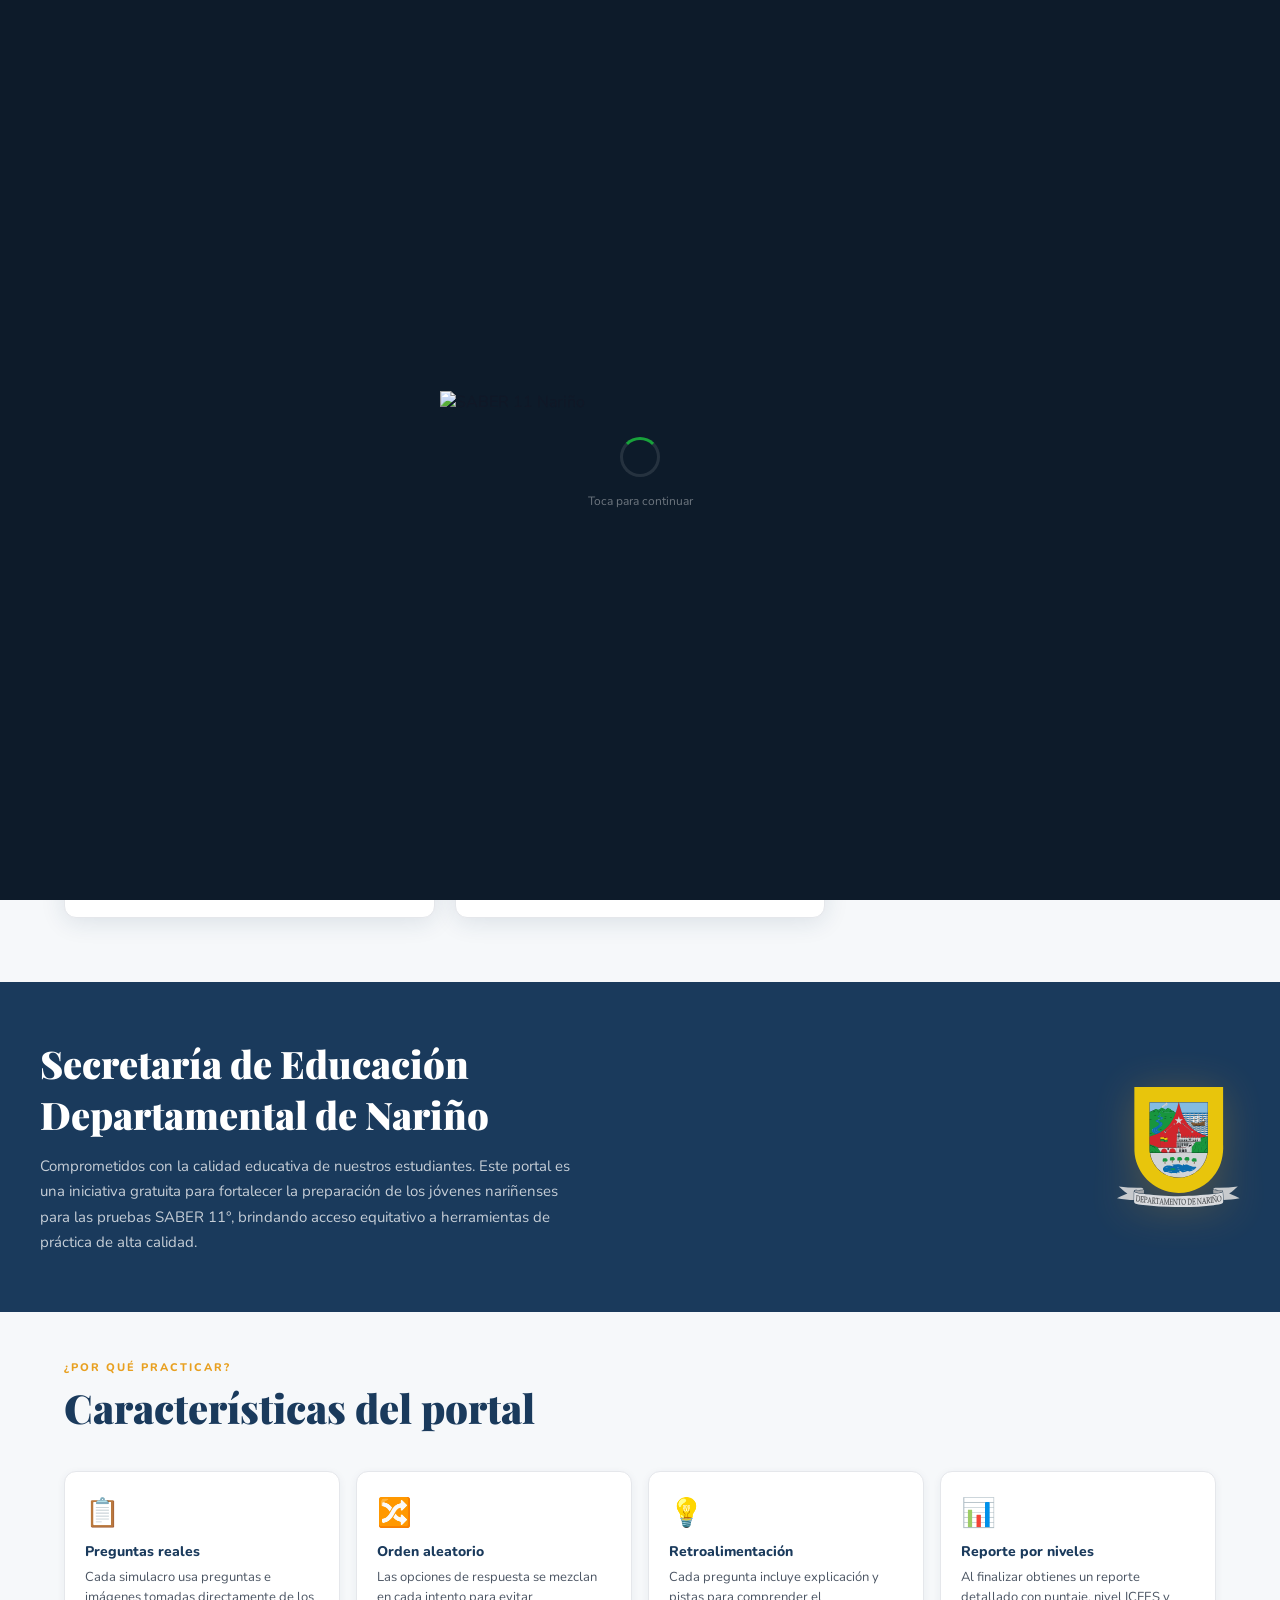
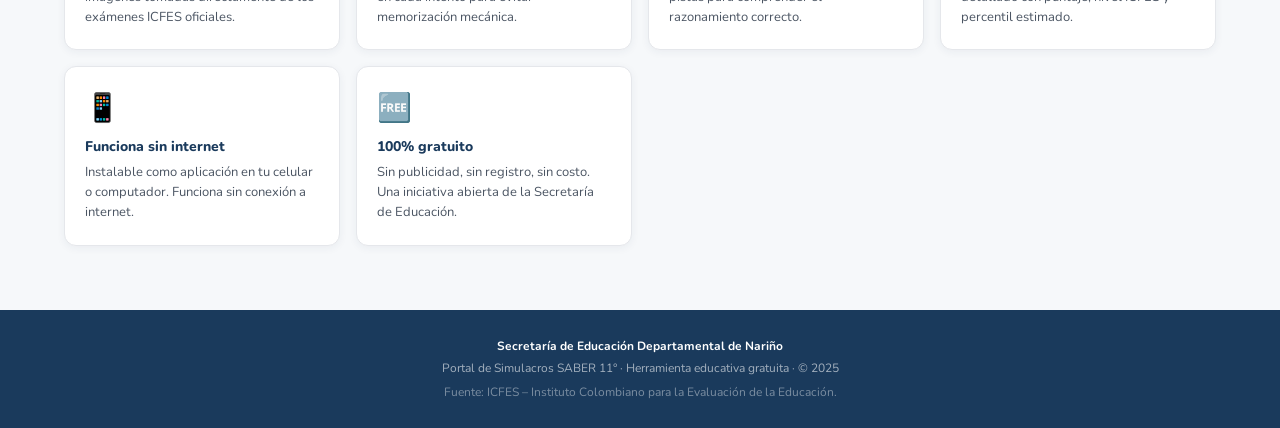
==== commit add036da: "se adiciona enlace regresar al comienzo de cada prueba" ====
--- a/index.html
+++ b/index.html
@@ -733,7 +733,7 @@
 
    <!-- ══ SPLASH SCREEN ══════════════════════════════════════════════ -->
    <div id="splashScreen" title="Toca para continuar">
-      <img class="sp-logo" src="assets/splash.png" alt="SABER 11 Nariño">
+      <img class="sp-logo" src="assets/img/splash.png" alt="SABER 11 Nariño">
       <div class="sp-loader"></div>
       <p class="sp-hint">Toca para continuar</p>
    </div>
@@ -2201,8 +2201,8 @@
 
       <!-- HERO -->
       <section class="hero">
-         <img class="hero-banner hero-banner-web" src="assets/banner_web.png" alt="Portal de Simulacros SABER 11">
-         <img class="hero-banner hero-banner-movil" src="assets/banner_movil.png" alt="Portal de Simulacros SABER 11">
+         <img class="hero-banner hero-banner-web" src="assets/img/banner_web.png" alt="Portal de Simulacros SABER 11">
+         <img class="hero-banner hero-banner-movil" src="assets/img/banner_movil.png" alt="Portal de Simulacros SABER 11">
       </section>
 
       <!-- SIMULACROS -->
@@ -2213,11 +2213,11 @@
             retroalimentación inmediata.</div>
          <div class="simulacros-grid">
 
-            <!-- SABER 11 2017-1 — DISPONIBLE -->
+            <!-- Simulacro 1 -->
             <div class="sim-card">
                <div class="sim-card-header">
-                  <div class="sim-year">2017-1</div>
-                  <div class="sim-title">SABER 11° · Versión 1</div>
+                  <div class="sim-year">Simulacro 1</div>
+                  <div class="sim-title">SABER 11° </div>
                </div>
                <div class="sim-body">
                   <div class="sim-badges">
@@ -2227,11 +2227,27 @@
                      <span class="sim-badge">🔬 Ciencias</span>
                      <span class="sim-badge">🇬🇧 Inglés</span>
                   </div>
-                  <p class="sim-desc">Simulacro completo con 38 preguntas reales del ICFES 2017, imágenes originales,
-                     pistas por pregunta y reporte detallado de resultados.</p>
+                  <p class="sim-desc">Simulacro completo con 38 preguntas reales del ICFES, imágenes originales y reporte detallado de resultados.</p>
                </div>
                <div class="sim-footer">
-                  <a class="btn btn-primary" href="saber11-2017/index.html" style="flex:1">Iniciar simulacro ➜</a>
+                  <a class="btn btn-primary" href="simulacro-1/index.html" style="flex:1">Iniciar simulacro ➜</a>
+               </div>
+            </div>
+
+            <!-- MATEMÁTICAS 2020 -->
+            <div class="sim-card">
+               <div class="sim-card-header" style="background:#1a3a5c">
+                  <div class="sim-year">2020</div>
+                  <div class="sim-title">SABER 11° · Matemáticas</div>
+               </div>
+               <div class="sim-body">
+                  <div class="sim-badges">
+                     <span class="sim-badge">📐 Matemáticas</span>
+                  </div>
+                  <p class="sim-desc">Simulacro de Matemáticas con 20 preguntas reales del ICFES 2020, incluyendo explicaciones detalladas y retroalimentación inmediata.</p>
+               </div>
+               <div class="sim-footer">
+                  <a class="btn btn-primary" href="saber11-matematicas-2020/index.html" style="flex:1">Iniciar simulacro ➜</a>
                </div>
             </div>
 
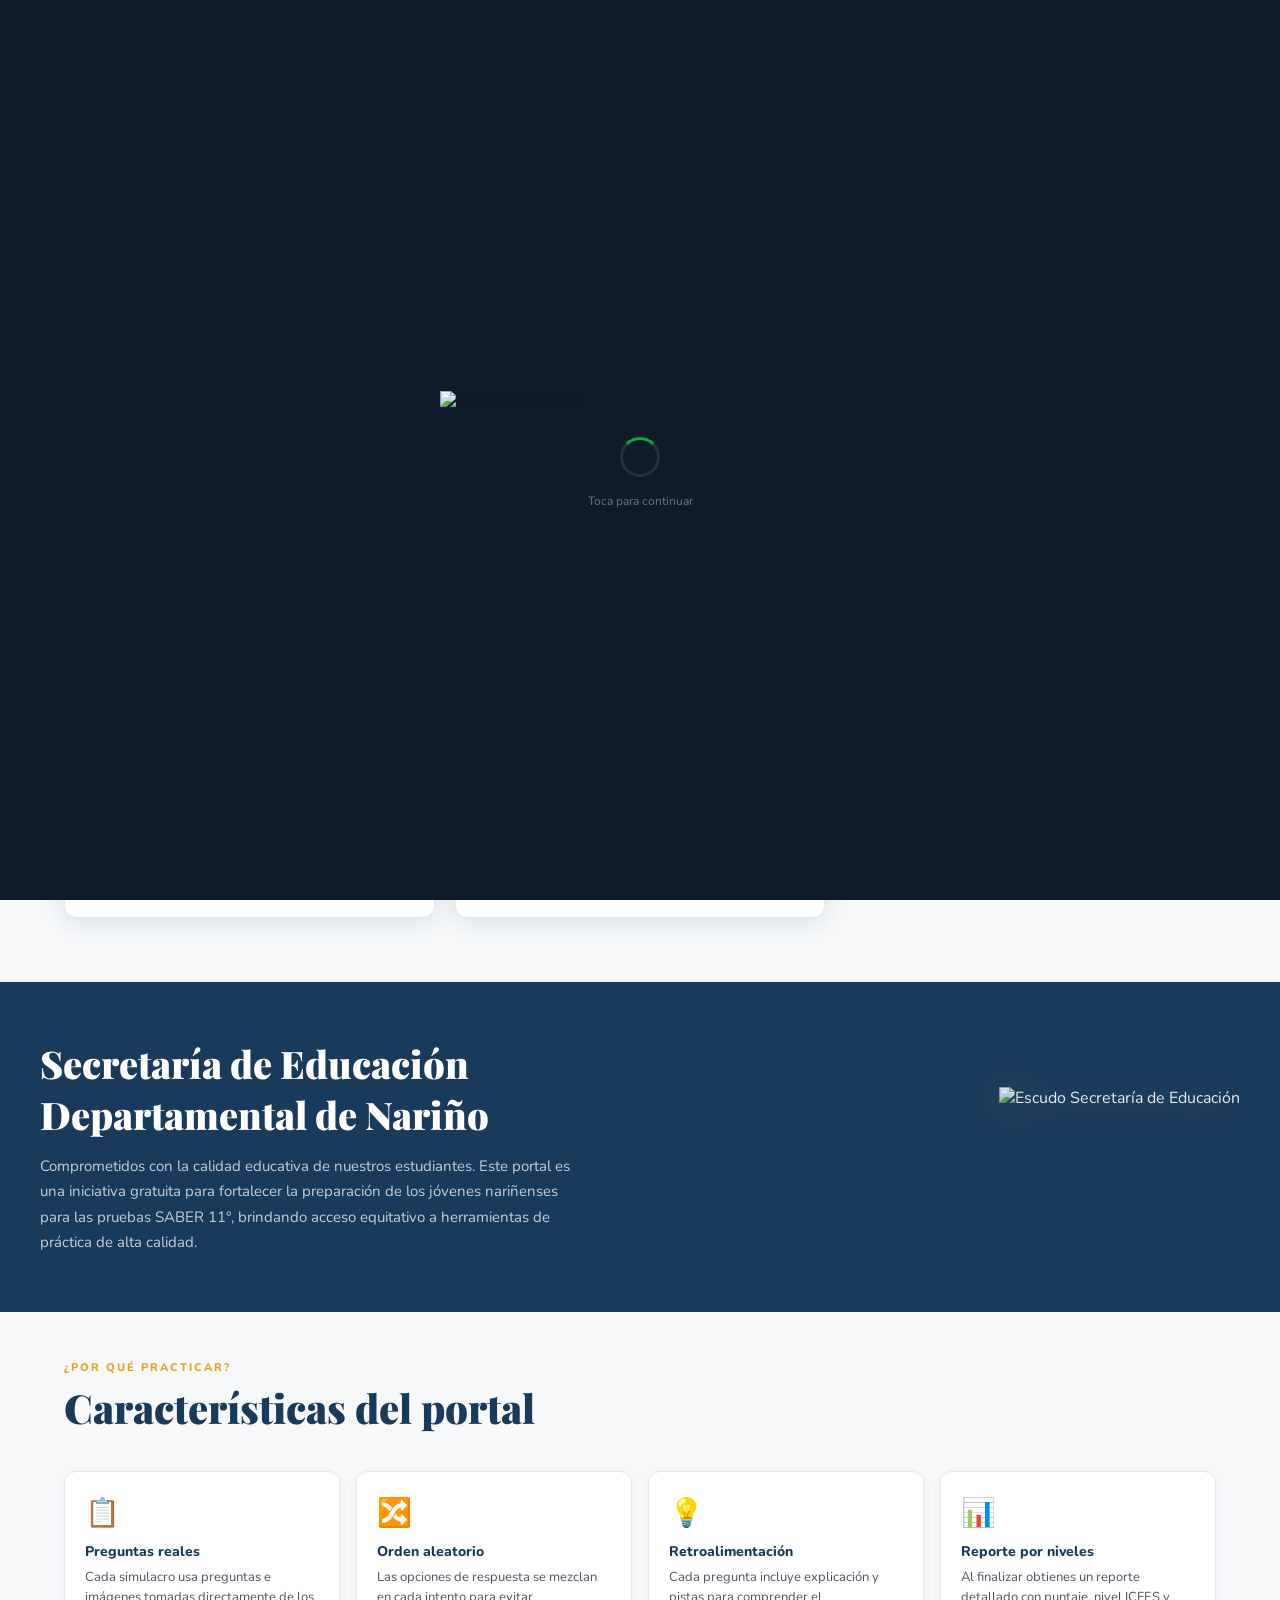
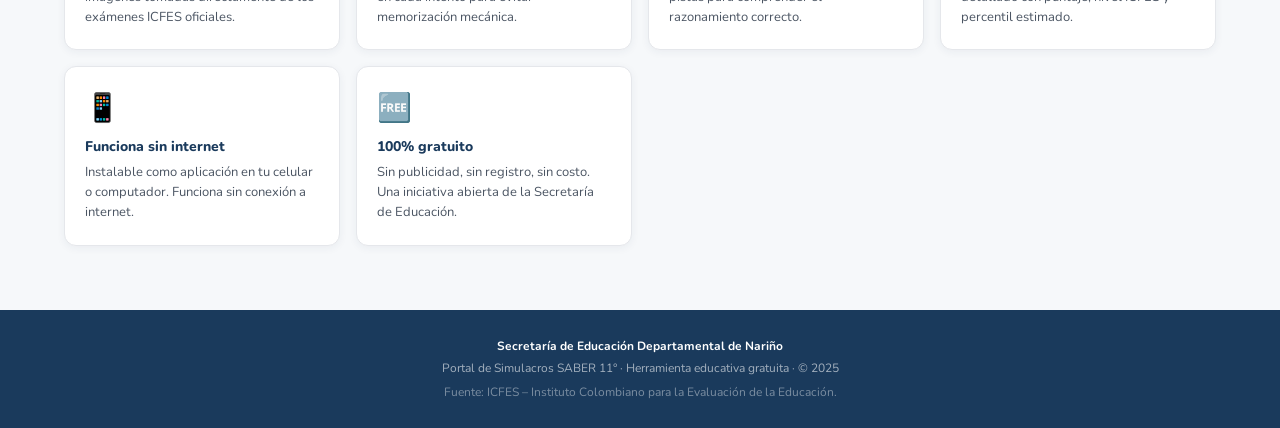
==== commit 504f18bf: "se unifica css de los index en portal.css y exam.css" ====
--- a/index.html
+++ b/index.html
@@ -11,722 +11,14 @@
    <meta name="apple-mobile-web-app-status-bar-style" content="black-translucent">
    <meta name="apple-mobile-web-app-title" content="SABER 11 Nariño">
    <link rel="manifest" href="manifest.json">
-   <link rel="apple-touch-icon" href="icon-192.png">
-   <link rel="preconnect" href="https://fonts.googleapis.com">
-   <link
-      href="https://fonts.googleapis.com/css2?family=Playfair+Display:wght@700;900&family=Nunito:wght@400;600;700;800;900&family=Space+Mono:wght@400;700&display=swap"
-      rel="stylesheet">
-   <style>
-      :root {
-         --navy: #1a3a5c;
-         --navy2: #254f7a;
-         --gold: #e8a020;
-         --gold2: #f5c842;
-         --white: #ffffff;
-         --bg: #f6f8fa;
-         --text: #111827;
-         --text-2: #4b5563;
-         --text-3: #9ca3af;
-         --border: #e5e7eb;
-         --green: #1e8a4a;
-         --r: 12px;
-         --shadow: 0 4px 24px rgba(26, 58, 92, .12);
-      }
-
-      * {
-         box-sizing: border-box;
-         margin: 0;
-         padding: 0
-      }
-
-      html {
-         scroll-behavior: smooth;
-         background: var(--navy)
-      }
-
-      body {
-         font-family: 'Nunito', sans-serif;
-         background: var(--bg);
-         color: var(--text);
-         overflow-x: hidden;
-         -webkit-font-smoothing: antialiased
-      }
-
-      /* ── NAVBAR ── */
-      .navbar {
-         background: var(--navy);
-         position: sticky;
-         top: 0;
-         z-index: 100;
-         box-shadow: 0 2px 16px rgba(0, 0, 0, .25)
-      }
-
-      .nav-inner {
-         max-width: 1200px;
-         margin: 0 auto;
-         padding: 10px 24px;
-         display: flex;
-         align-items: center;
-         justify-content: space-between;
-         gap: 20px
-      }
-
-      .nav-logo {
-         display: flex;
-         align-items: center;
-         gap: 12px
-      }
-
-      .nav-logo-pill {
-         background: #fff;
-         border-radius: 8px;
-         padding: 5px 10px;
-         display: flex;
-         align-items: center;
-         height: 40px
-      }
-
-      .nav-logo-pill .sed-logo {
-         height: 28px;
-         width: auto;
-         display: block
-      }
-
-      .nav-links {
-         display: flex;
-         align-items: center;
-         gap: 6px
-      }
-
-      .nav-links a {
-         color: rgba(255, 255, 255, .8);
-         text-decoration: none;
-         font-size: 13px;
-         font-weight: 700;
-         padding: 7px 14px;
-         border-radius: 8px;
-         transition: all .2s;
-         letter-spacing: .3px
-      }
-
-      .nav-links a:hover {
-         background: rgba(255, 255, 255, .12);
-         color: #fff
-      }
-
-      .nav-links a.active {
-         color: #fff;
-         background: rgba(255, 255, 255, .12)
-      }
-
-      .nav-badge {
-         background: var(--gold);
-         color: var(--navy);
-         font-size: 11px;
-         font-weight: 800;
-         padding: 5px 12px;
-         border-radius: 20px;
-         letter-spacing: .5px;
-         white-space: nowrap
-      }
-
-      /* ── Hamburguesa móvil ── */
-      .nav-hamburger {
-         display: none;
-         flex-direction: column;
-         justify-content: center;
-         gap: 5px;
-         width: 38px;
-         height: 38px;
-         padding: 6px;
-         cursor: pointer;
-         border: none;
-         background: rgba(255, 255, 255, .1);
-         border-radius: 8px;
-         transition: background .2s
-      }
-
-      .nav-hamburger:hover {
-         background: rgba(255, 255, 255, .2)
-      }
-
-      .nav-hamburger span {
-         display: block;
-         height: 2.5px;
-         border-radius: 2px;
-         background: #fff;
-         transition: all .3s
-      }
-
-      .nav-hamburger.open span:nth-child(1) {
-         transform: translateY(7.5px) rotate(45deg)
-      }
-
-      .nav-hamburger.open span:nth-child(2) {
-         opacity: 0;
-         transform: scaleX(0)
-      }
-
-      .nav-hamburger.open span:nth-child(3) {
-         transform: translateY(-7.5px) rotate(-45deg)
-      }
-
-      .nav-mobile-menu {
-         display: none;
-         position: absolute;
-         top: 100%;
-         left: 0;
-         right: 0;
-         background: var(--navy);
-         border-top: 1px solid rgba(255, 255, 255, .12);
-         box-shadow: 0 8px 24px rgba(0, 0, 0, .3);
-         z-index: 200;
-         padding: 8px 16px 12px
-      }
-
-      .nav-mobile-menu.open {
-         display: block
-      }
-
-      .nav-mobile-menu a {
-         display: block;
-         color: rgba(255, 255, 255, .85);
-         text-decoration: none;
-         font-size: 15px;
-         font-weight: 700;
-         padding: 12px 14px;
-         border-radius: 8px;
-         transition: background .15s;
-         letter-spacing: .3px
-      }
-
-      .nav-mobile-menu a:hover,
-      .nav-mobile-menu a.active {
-         background: rgba(255, 255, 255, .12);
-         color: #fff
-      }
-
-      @media(max-width:640px) {
-         .nav-links {
-            display: none
-         }
-
-         .nav-hamburger {
-            display: flex
-         }
-
-         .nav-badge {
-            display: none
-         }
-
-         .nav-inner {
-            padding: 10px 16px;
-            position: relative
-         }
-
-         .navbar {
-            position: sticky;
-            top: 0
-         }
-      }
-
-      /* ── HERO ── */
-      .hero {
-         position: relative;
-         width: 100%;
-         overflow: hidden
-      }
-
-      .hero-banner {
-         display: block;
-         width: 100%;
-         height: auto
-      }
-
-      @media(min-width: 769px) {
-         .hero-banner-movil {
-            display: none
-         }
-      }
-
-      @media(max-width: 768px) {
-         .hero-banner-web {
-            display: none
-         }
-      }
-
-      /* ── SECTION ── */
-      .section {
-         max-width: 1200px;
-         margin: 0 auto;
-         padding: 64px 24px
-      }
-
-      .section-eyebrow {
-         font-size: 11px;
-         font-weight: 800;
-         letter-spacing: 2px;
-         text-transform: uppercase;
-         color: var(--gold);
-         margin-bottom: 10px
-      }
-
-      .section-title {
-         font-family: 'Playfair Display', serif;
-         font-size: clamp(26px, 4vw, 40px);
-         font-weight: 900;
-         color: var(--navy);
-         margin-bottom: 12px;
-         line-height: 1.15
-      }
-
-      .section-sub {
-         font-size: 15px;
-         color: var(--text-2);
-         max-width: 560px;
-         line-height: 1.65;
-         margin-bottom: 40px
-      }
-
-      /* ── SIMULACROS GRID ── */
-      .simulacros-grid {
-         display: grid;
-         grid-template-columns: repeat(auto-fill, minmax(300px, 1fr));
-         gap: 20px
-      }
-
-      .sim-card {
-         background: #fff;
-         border-radius: var(--r);
-         border: 1px solid var(--border);
-         box-shadow: var(--shadow);
-         overflow: hidden;
-         transition: transform .25s, box-shadow .25s;
-         display: flex;
-         flex-direction: column
-      }
-
-      .sim-card:hover {
-         transform: translateY(-4px);
-         box-shadow: 0 12px 40px rgba(26, 58, 92, .16)
-      }
-
-      .sim-card-header {
-         background: var(--navy);
-         padding: 20px 22px 16px;
-         position: relative;
-         overflow: hidden
-      }
-
-      .sim-card-header::after {
-         content: '';
-         position: absolute;
-         right: -20px;
-         top: -20px;
-         width: 90px;
-         height: 90px;
-         border-radius: 50%;
-         background: rgba(232, 160, 32, .12)
-      }
-
-      .sim-year {
-         font-family: 'Space Mono', monospace;
-         font-size: 28px;
-         font-weight: 700;
-         color: var(--gold);
-         line-height: 1
-      }
-
-      .sim-title {
-         font-size: 13px;
-         color: rgba(255, 255, 255, .7);
-         margin-top: 4px;
-         font-weight: 700;
-         letter-spacing: .5px;
-         text-transform: uppercase
-      }
-
-      .sim-body {
-         padding: 20px 22px;
-         flex: 1;
-         display: flex;
-         flex-direction: column;
-         gap: 12px
-      }
-
-      .sim-badges {
-         display: flex;
-         gap: 6px;
-         flex-wrap: wrap
-      }
-
-      .sim-badge {
-         background: var(--bg);
-         border: 1px solid var(--border);
-         border-radius: 20px;
-         padding: 3px 10px;
-         font-size: 11px;
-         font-weight: 700;
-         color: var(--text-2)
-      }
-
-      .sim-desc {
-         font-size: 13px;
-         color: var(--text-2);
-         line-height: 1.6;
-         flex: 1
-      }
-
-      .sim-footer {
-         padding: 0 22px 20px;
-         display: flex;
-         gap: 10px
-      }
-
-      .btn {
-         display: inline-flex;
-         align-items: center;
-         justify-content: center;
-         gap: 7px;
-         font-family: 'Nunito', sans-serif;
-         font-size: 14px;
-         font-weight: 800;
-         padding: 11px 22px;
-         border-radius: 8px;
-         border: none;
-         cursor: pointer;
-         text-decoration: none;
-         transition: all .2s;
-         letter-spacing: .2px;
-         line-height: 1
-      }
-
-      .btn-primary {
-         background: var(--navy);
-         color: #fff;
-         box-shadow: 0 2px 8px rgba(26, 58, 92, .25)
-      }
-
-      .btn-primary:hover {
-         background: var(--navy2);
-         transform: translateY(-1px);
-         box-shadow: 0 5px 16px rgba(26, 58, 92, .3)
-      }
-
-      .btn-outline {
-         background: #fff;
-         color: var(--navy);
-         border: 2px solid var(--border)
-      }
-
-      .btn-outline:hover {
-         border-color: var(--navy);
-         background: #f0f4f8
-      }
-
-      .btn-disabled {
-         background: #e5e7eb;
-         color: #9ca3af;
-         cursor: not-allowed;
-         pointer-events: none
-      }
-
-      .sim-coming {
-         display: flex;
-         align-items: center;
-         justify-content: center;
-         height: 44px;
-         font-size: 13px;
-         color: var(--text-3);
-         font-weight: 700;
-         gap: 6px
-      }
-
-      /* ── BANNER SED ── */
-      .sed-banner {
-         background: var(--navy);
-         color: #fff;
-         padding: 56px 24px
-      }
-
-      .sed-inner {
-         max-width: 1200px;
-         margin: 0 auto;
-         display: grid;
-         grid-template-columns: 1fr auto;
-         gap: 48px;
-         align-items: center
-      }
-
-      .sed-text h2 {
-         font-family: 'Playfair Display', serif;
-         font-size: clamp(24px, 4vw, 38px);
-         font-weight: 900;
-         margin-bottom: 14px;
-         color: #fff
-      }
-
-      .sed-text p {
-         font-size: 15px;
-         color: rgba(255, 255, 255, .75);
-         line-height: 1.7;
-         max-width: 540px
-      }
-
-      .sed-text .sed-logo {
-         height: 44px;
-         width: auto;
-         margin-bottom: 20px;
-         display: block
-      }
-
-      .sed-logo-big {
-         display: flex;
-         align-items: center;
-         justify-content: center;
-         opacity: .9
-      }
-
-      .sed-logo-big .escudo-svg {
-         height: 120px;
-         width: auto;
-         filter: drop-shadow(0 4px 20px rgba(232, 160, 32, .3))
-      }
-
-      @media(max-width:700px) {
-         .sed-inner {
-            grid-template-columns: 1fr
-         }
-
-         .sed-logo-big {
-            display: none
-         }
-      }
-
-      /* ── INFO CARDS ── */
-      .info-grid {
-         display: grid;
-         grid-template-columns: repeat(auto-fill, minmax(220px, 1fr));
-         gap: 16px;
-         margin-top: 40px
-      }
-
-      .info-card {
-         background: #fff;
-         border-radius: var(--r);
-         border: 1px solid var(--border);
-         padding: 22px 20px;
-         box-shadow: 0 2px 8px rgba(26, 58, 92, .06)
-      }
-
-      .info-icon {
-         font-size: 28px;
-         margin-bottom: 10px;
-         display: block
-      }
-
-      .info-title {
-         font-size: 14px;
-         font-weight: 800;
-         color: var(--navy);
-         margin-bottom: 6px
-      }
-
-      .info-desc {
-         font-size: 13px;
-         color: var(--text-2);
-         line-height: 1.55
-      }
-
-      /* ── FOOTER ── */
-      footer {
-         background: var(--navy);
-         color: rgba(255, 255, 255, .6);
-         text-align: center;
-         padding: 28px 24px;
-         font-size: 12px
-      }
-
-      footer a {
-         color: rgba(255, 255, 255, .8);
-         text-decoration: none;
-         font-weight: 700
-      }
-
-      footer strong {
-         color: #fff
-      }
-
-      /* ── ABOUT PAGE ── */
-      .page {
-         display: none
-      }
-
-      .page.active {
-         display: block
-      }
-
-      .about-hero {
-         background: var(--navy);
-         padding: 60px 24px;
-         text-align: center;
-         color: #fff
-      }
-
-      .about-hero h1 {
-         font-family: 'Playfair Display', serif;
-         font-size: clamp(28px, 5vw, 46px);
-         font-weight: 900;
-         color: #fff;
-         margin-bottom: 12px
-      }
-
-      .about-hero p {
-         font-size: 16px;
-         color: rgba(255, 255, 255, .75);
-         max-width: 540px;
-         margin: 0 auto;
-         line-height: 1.65
-      }
-
-      .about-section {
-         max-width: 900px;
-         margin: 0 auto;
-         padding: 56px 24px
-      }
-
-      .about-block {
-         background: #fff;
-         border-radius: var(--r);
-         border: 1px solid var(--border);
-         padding: 28px;
-         margin-bottom: 20px;
-         box-shadow: 0 2px 8px rgba(26, 58, 92, .06)
-      }
-
-      .about-block h3 {
-         font-size: 18px;
-         font-weight: 900;
-         color: var(--navy);
-         margin-bottom: 10px;
-         display: flex;
-         align-items: center;
-         gap: 10px
-      }
-
-      .about-block p {
-         font-size: 14px;
-         color: var(--text-2);
-         line-height: 1.7
-      }
-
-      .about-block ul {
-         font-size: 14px;
-         color: var(--text-2);
-         line-height: 1.8;
-         padding-left: 20px;
-         margin-top: 8px
-      }
-
-      .team-grid {
-         display: grid;
-         grid-template-columns: repeat(auto-fill, minmax(200px, 1fr));
-         gap: 14px;
-         margin-top: 16px
-      }
-
-      .team-card {
-         background: var(--bg);
-         border-radius: var(--r);
-         padding: 20px 16px;
-         text-align: center;
-         border: 1px solid var(--border)
-      }
-
-      .team-avatar {
-         width: 56px;
-         height: 56px;
-         border-radius: 50%;
-         background: var(--navy);
-         display: flex;
-         align-items: center;
-         justify-content: center;
-         font-size: 22px;
-         margin: 0 auto 12px
-      }
-
-      .team-name {
-         font-size: 13px;
-         font-weight: 800;
-         color: var(--navy)
-      }
-
-      .team-role {
-         font-size: 11px;
-         color: var(--text-3);
-         margin-top: 3px
-      }
-
-      /* ════ SPLASH SCREEN ════════════════════════════════════════════ */
-      #splashScreen {
-         position: fixed;
-         inset: 0;
-         z-index: 99999;
-         display: flex;
-         flex-direction: column;
-         align-items: center;
-         justify-content: center;
-         overflow: hidden;
-         background: #0d1b2a;
-         cursor: pointer;
-      }
-
-      #splashScreen.sp-fade-out {
-         opacity: 0;
-         pointer-events: none;
-         transition: opacity .6s ease;
-      }
-
-      .sp-logo {
-         width: min(400px, 90vw);
-         animation: spFadeIn .8s ease both;
-      }
-
-      .sp-loader {
-         width: 40px;
-         height: 40px;
-         border: 3px solid rgba(255, 255, 255, .1);
-         border-top-color: #18a13b;
-         border-radius: 50%;
-         margin-top: 24px;
-         animation: spSpin 1s linear infinite;
-      }
-
-      .sp-hint {
-         font-size: 12px;
-         color: rgba(255, 255, 255, .4);
-         margin-top: 16px;
-         animation: spFadeIn 1s .5s ease both;
-      }
-
-      @keyframes spFadeIn {
-         from {
-            opacity: 0
-         }
-
-         to {
-            opacity: 1
-         }
-      }
-
-      @keyframes spSpin {
-         to {
-            transform: rotate(360deg)
-         }
-      }
-
-      /* ═══════════════════════════════════════════════════════════════ */
-   </style>
+   <link rel="apple-touch-icon" href="assets/img/icon-192.png">
+<link rel="preconnect" href="https://fonts.googleapis.com">
+    <link
+       href="https://fonts.googleapis.com/css2?family=Playfair+Display:wght@700;900&family=Nunito:wght@400;600;700;800;900&family=Space+Mono:wght@400;700&display=swap"
+       rel="stylesheet">
+    <link rel="stylesheet" href="shared/css/portal.css">
+    <script src="js/simulacros.js"></script>
+    <script src="js/questions.js"></script>
 </head>
 
 <body>
@@ -744,1439 +36,9 @@
    <nav class="navbar">
       <div class="nav-inner">
          <div class="nav-logo">
-            <div class="nav-logo-pill"><svg class="sed-logo" viewBox="0 0 205.77 34.98"
-                  xmlns="http://www.w3.org/2000/svg">
-                  <defs id="defs961">
-                     <style id="style953">
-                        .cls-1,
-                        .cls-2,
-                        .cls-3,
-                        .cls-4,
-                        .cls-5,
-                        .cls-6,
-                        .cls-7,
-                        .cls-8,
-                        .cls-9,
-                        .cls-10,
-                        .cls-11,
-                        .cls-12,
-                        .cls-13,
-                        .cls-14,
-                        .cls-15,
-                        .cls-16,
-                        .cls-17,
-                        .cls-18,
-                        .cls-19,
-                        .cls-20,
-                        .cls-21,
-                        .cls-22,
-                        .cls-23,
-                        .cls-24,
-                        .cls-25 {
-                           stroke-width: 0px;
-                        }
-
-                        .cls-1,
-                        .cls-6,
-                        .cls-8,
-                        .cls-11,
-                        .cls-14,
-                        .cls-15,
-                        .cls-19,
-                        .cls-21,
-                        .cls-23,
-                        .cls-24 {
-                           fill-rule: evenodd;
-                        }
-
-                        .cls-1,
-                        .cls-17 {
-                           fill: #e5e5e4;
-                        }
-
-                        .cls-2,
-                        .cls-11 {
-                           fill: #010101;
-                        }
-
-                        .cls-3,
-                        .cls-14 {
-                           fill: #ffd504;
-                        }
-
-                        .cls-4 {
-                           fill: #e52327;
-                        }
-
-                        .cls-5,
-                        .cls-21 {
-                           fill: #714e26;
-                        }
-
-                        .cls-6,
-                        .cls-12 {
-                           fill: #18a13b;
-                        }
-
-                        .cls-7 {
-                           fill: none;
-                        }
-
-                        .cls-8,
-                        .cls-22 {
-                           fill: #eeeded;
-                        }
-
-                        .cls-9 {
-                           fill: #b3b2b2;
-                        }
-
-                        .cls-26 {
-                           clip-path: url(#clippath-1);
-                        }
-
-                        .cls-10 {
-                           fill: #3d3d3b;
-                        }
-
-                        .cls-13,
-                        .cls-27 {
-                           fill: #383938;
-                        }
-
-                        .cls-15 {
-                           fill: #fff;
-                        }
-
-                        .cls-28 {
-                           clip-path: url(#clippath);
-                        }
-
-                        .cls-16 {
-                           fill: #1e1e1c;
-                        }
-
-                        .cls-29 {
-                           isolation: isolate;
-                           opacity: .9;
-                        }
-
-                        .cls-18 {
-                           fill: #8fcaf0;
-                        }
-
-                        .cls-19 {
-                           fill: #dadada;
-                        }
-
-                        .cls-20 {
-                           fill: #585857;
-                        }
-
-                        .cls-27 {
-                           font-family: HindMadurai-SemiBold, 'Hind Madurai';
-                           font-size: 11.29px;
-                           font-weight: 600;
-                        }
-
-                        .cls-23,
-                        .cls-25 {
-                           fill: #0a72b9;
-                        }
-
-                        .cls-24 {
-                           fill: #996634;
-                        }
-                     </style>
-                     <clipPath id="clippath">
-                        <rect class="cls-7" x="16.5" y="10.86" width="0.090000004" height="0.1" id="rect955"></rect>
-                     </clipPath>
-                     <clipPath id="clippath-1">
-                        <rect class="cls-7" x="19.370001" y="10.91" width="0.090000004" height="0.1" id="rect958">
-                        </rect>
-                     </clipPath>
-                  </defs>
-                  <path id="rect963" class="cls-10" style="fill:#3d3d3b;stroke-width:0px"
-                     d="m 115.02,0.09 h 0.24 v 34.810001 h -0.24 z"></path>
-                  <g aria-label="Secretaría" transform="translate(121.21,14.86)" id="text967" class="cls-27"
-                     style="font-weight:600;font-size:11.29px;font-family:HindMadurai-SemiBold, 'Hind Madurai';fill:#383938">
-                     <path
-                        d="m 6.7640771,-7.9713574 v 1.7420117 Q 6.0860156,-6.5325439 5.4410303,-6.6868994 4.7960449,-6.8412549 4.2227246,-6.8412549 q -0.760752,0 -1.1245898,0.2094825 -0.3638379,0.2094824 -0.3638379,0.650498 0,0.3307617 0.2425586,0.5181934 0.2480712,0.1819189 0.8930566,0.3142236 l 0.904082,0.1819189 q 1.3726612,0.2756348 1.9514942,0.8379297 0.578833,0.5622949 0.578833,1.5986817 0,1.3616357 -0.8103662,2.02867183 -0.8048536,0.66152343 -2.4641748,0.66152343 -0.7828028,0 -1.5711182,-0.14884277 Q 1.6703467,-0.13781738 0.88203125,-0.42999023 V -2.2216162 q 0.78831545,0.4189648 1.52150385,0.63396 0.7387012,0.2094824 1.4222754,0.2094824 0.6945996,0 1.0639502,-0.2315332 0.3693506,-0.2315332 0.3693506,-0.6615235 0,-0.3858886 -0.253584,-0.5953711 Q 4.757456,-3.076084 4.0077295,-3.2414648 L 3.1863379,-3.4233838 Q 1.9514941,-3.6879932 1.3781738,-4.2668262 0.81036621,-4.8456592 0.81036621,-5.8269189 q 0,-1.2293311 0.79382809,-1.8908545 0.7938282,-0.6615234 2.2822559,-0.6615234 0.6780615,0 1.3947119,0.1047412 0.7166504,0.099228 1.482915,0.3031982 z"
-                        id="path899"></path>
-                     <path
-                        d="m 15.242603,-3.1036475 v 0.562295 h -4.614126 q 0.07166,0.6945996 0.501655,1.0418994 0.42999,0.3472998 1.201767,0.3472998 0.622935,0 1.273433,-0.181919 0.656011,-0.1874316 1.345098,-0.5622949 v 1.52150392 q -0.700113,0.26460937 -1.400225,0.39691406 -0.700112,0.13781738 -1.400225,0.13781738 -1.675859,0 -2.6075044,-0.84895507 -0.9261328,-0.85446779 -0.9261328,-2.39250979 0,-1.5104785 0.9095947,-2.3759716 0.9151075,-0.8654932 2.5137895,-0.8654932 1.455351,0 2.326357,0.8765185 0.876519,0.8765186 0.876519,2.3428955 z m -2.028672,-0.6560107 q 0,-0.5622949 -0.330762,-0.904082 Q 12.55792,-5.01104 12.028701,-5.01104 q -0.57332,0 -0.931645,0.325249 -0.358326,0.3197363 -0.446529,0.9261328 z"
-                        id="path901"></path>
-                     <path
-                        d="m 21.725532,-5.9812744 v 1.609707 q -0.402427,-0.2756347 -0.810367,-0.4079394 -0.402426,-0.1323047 -0.837929,-0.1323047 -0.826905,0 -1.289971,0.4851172 -0.457554,0.4796045 -0.457554,1.3450976 0,0.8654932 0.457554,1.3506104 0.463066,0.4796045 1.289971,0.4796045 0.463066,0 0.876518,-0.1378174 0.418965,-0.1378174 0.771778,-0.4079395 v 1.61521976 q -0.463067,0.17089355 -0.942671,0.25358398 -0.474092,0.08820312 -0.953697,0.08820312 -1.670346,0 -2.613017,-0.85446777 -0.942671,-0.85998049 -0.942671,-2.38699709 0,-1.5270166 0.942671,-2.3814843 0.942671,-0.8599805 2.613017,-0.8599805 0.485118,0 0.953697,0.088203 0.474091,0.08269 0.942671,0.2535841 z"
-                        id="path903"></path>
-                     <path
-                        d="m 28.015516,-4.4928467 q -0.259096,-0.1212793 -0.518193,-0.1764062 -0.253584,-0.06064 -0.512681,-0.06064 -0.760752,0 -1.174204,0.4906299 -0.407939,0.4851172 -0.407939,1.3947119 V 0 h -1.973545 v -6.1742187 h 1.973545 v 1.0143359 q 0.380376,-0.6063965 0.871005,-0.8820312 0.496143,-0.2811475 1.18523,-0.2811475 0.09923,0 0.214995,0.011025 0.115767,0.00551 0.336274,0.033076 z"
-                        id="path905"></path>
-                     <path
-                        d="m 35.15997,-3.1036475 v 0.562295 h -4.614126 q 0.07167,0.6945996 0.501656,1.0418994 0.42999,0.3472998 1.201767,0.3472998 0.622935,0 1.273433,-0.181919 0.656011,-0.1874316 1.345098,-0.5622949 v 1.52150392 q -0.700113,0.26460937 -1.400225,0.39691406 -0.700112,0.13781738 -1.400225,0.13781738 -1.675859,0 -2.607504,-0.84895507 -0.926133,-0.85446779 -0.926133,-2.39250979 0,-1.5104785 0.909594,-2.3759716 0.915108,-0.8654932 2.513789,-0.8654932 1.455352,0 2.326358,0.8765185 0.876518,0.8765186 0.876518,2.3428955 z m -2.028671,-0.6560107 q 0,-0.5622949 -0.330762,-0.904082 -0.325249,-0.3472998 -0.854468,-0.3472998 -0.57332,0 -0.931645,0.325249 -0.358326,0.3197363 -0.446529,0.9261328 z"
-                        id="path907"></path>
-                     <path
-                        d="m 38.809374,-7.9272558 v 1.7530371 h 2.034185 v 1.41125 h -2.034185 v 2.6185302 q 0,0.4299903 0.170894,0.5843457 0.170893,0.1488428 0.678061,0.1488428 h 1.014336 V 0 H 38.980268 Q 37.811576,0 37.320946,-0.48511719 36.835829,-0.97574707 36.835829,-2.1444385 v -2.6185302 h -0.98126 v -1.41125 h 0.98126 v -1.7530371 z"
-                        id="path909"></path>
-                     <path
-                        d="m 44.818214,-2.7783984 q -0.617422,0 -0.931646,0.2094824 -0.30871,0.2094824 -0.30871,0.6174219 0,0.3748632 0.248071,0.5898584 0.253584,0.2094824 0.700112,0.2094824 0.556782,0 0.937158,-0.3969141 0.380376,-0.4024267 0.380376,-1.0033105 v -0.2260205 z m 3.015444,-0.7442139 V 0 h -1.990083 v -0.91510742 q -0.396914,0.56229492 -0.893056,0.8213916 -0.496143,0.25358398 -1.207281,0.25358398 -0.959209,0 -1.560092,-0.55678222 -0.595371,-0.56229492 -0.595371,-1.45535154 0,-1.086001 0.744213,-1.593169 0.749727,-0.5071679 2.348409,-0.5071679 h 1.163178 V -4.106958 q 0,-0.4685791 -0.36935,-0.6835742 -0.369351,-0.2205078 -1.152154,-0.2205078 -0.63396,0 -1.179716,0.126792 -0.545757,0.126792 -1.014336,0.3803759 v -1.5049658 q 0.63396,-0.1543554 1.273432,-0.2315332 0.639473,-0.08269 1.278946,-0.08269 1.670346,0 2.409047,0.6615234 0.744214,0.6560108 0.744214,2.1389254 z"
-                        id="path911"></path>
-                     <path
-                        d="m 54.255945,-4.4928467 q -0.259097,-0.1212793 -0.518193,-0.1764062 -0.253584,-0.06064 -0.512681,-0.06064 -0.760752,0 -1.174204,0.4906299 -0.407939,0.4851172 -0.407939,1.3947119 V 0 h -1.973545 v -6.1742187 h 1.973545 v 1.0143359 q 0.380376,-0.6063965 0.871005,-0.8820312 0.496143,-0.2811475 1.18523,-0.2811475 0.09923,0 0.214995,0.011025 0.115767,0.00551 0.336274,0.033076 z"
-                        id="path913"></path>
-                     <path
-                        d="m 55.237208,-6.1742187 h 1.973545 V 0 h -1.973545 z m 1.863291,-2.8555762 h 1.560093 l -2.034185,2.0727734 h -1.080488 z"
-                        id="path915"></path>
-                     <path
-                        d="m 61.874492,-2.7783984 q -0.617422,0 -0.931645,0.2094824 -0.308711,0.2094824 -0.308711,0.6174219 0,0.3748632 0.248071,0.5898584 0.253584,0.2094824 0.700112,0.2094824 0.556783,0 0.937159,-0.3969141 0.380375,-0.4024267 0.380375,-1.0033105 v -0.2260205 z m 3.015445,-0.7442139 V 0 h -1.990084 v -0.91510742 q -0.396914,0.56229492 -0.893056,0.8213916 -0.496143,0.25358398 -1.20728,0.25358398 -0.959209,0 -1.560093,-0.55678222 -0.595371,-0.56229492 -0.595371,-1.45535154 0,-1.086001 0.744214,-1.593169 0.749726,-0.5071679 2.348408,-0.5071679 h 1.163178 V -4.106958 q 0,-0.4685791 -0.36935,-0.6835742 Q 62.161152,-5.01104 61.37835,-5.01104 q -0.63396,0 -1.179717,0.126792 -0.545757,0.126792 -1.014336,0.3803759 v -1.5049658 q 0.63396,-0.1543554 1.273432,-0.2315332 0.639473,-0.08269 1.278946,-0.08269 1.670346,0 2.409048,0.6615234 0.744214,0.6560108 0.744214,2.1389254 z"
-                        id="path917"></path>
-                  </g>
-                  <g aria-label="de Educación" transform="translate(121.21,27.15)" id="text971" class="cls-27"
-                     style="font-weight:600;font-size:11.29px;font-family:HindMadurai-SemiBold, 'Hind Madurai';fill:#383938">
-                     <path
-                        d="M 5.1488574,-5.2701367 V -8.5777539 H 7.1334277 V 0 H 5.1488574 V -0.89305664 Q 4.740918,-0.3472998 4.2502881,-0.09371582 3.7596582,0.15986816 3.1146728,0.15986816 q -1.1411279,0 -1.8743164,-0.90408202 -0.73318843,-0.90959474 -0.73318843,-2.33738284 0,-1.4277881 0.73318843,-2.3318701 0.7331885,-0.9095947 1.8743164,-0.9095947 0.6394727,0 1.1301026,0.2590967 0.4961426,0.253584 0.904082,0.7938281 z m -1.3009961,3.9967041 q 0.63396,0 0.9647217,-0.4630664 0.3362744,-0.4630664 0.3362744,-1.3450977 0,-0.8820312 -0.3362744,-1.3450976 -0.3307617,-0.4630664 -0.9647217,-0.4630664 -0.6284472,0 -0.9647217,0.4630664 -0.3307617,0.4630664 -0.3307617,1.3450976 0,0.8820313 0.3307617,1.3450977 0.3362745,0.4630664 0.9647217,0.4630664 z"
-                        id="path920"></path>
-                     <path
-                        d="m 15.192989,-3.1036475 v 0.562295 h -4.614126 q 0.07166,0.6945996 0.501655,1.0418994 0.42999,0.3472998 1.201767,0.3472998 0.622935,0 1.273433,-0.181919 0.656011,-0.1874316 1.345098,-0.5622949 v 1.52150392 q -0.700113,0.26460937 -1.400225,0.39691406 -0.700112,0.13781738 -1.400224,0.13781738 -1.67586,0 -2.6075054,-0.84895507 -0.9261328,-0.85446779 -0.9261328,-2.39250979 0,-1.5104785 0.9095947,-2.3759716 0.9151075,-0.8654932 2.5137895,-0.8654932 1.455351,0 2.326357,0.8765185 0.876519,0.8765186 0.876519,2.3428955 z m -2.028672,-0.6560107 q 0,-0.5622949 -0.330762,-0.904082 -0.325249,-0.3472998 -0.854468,-0.3472998 -0.57332,0 -0.931645,0.325249 -0.358325,0.3197363 -0.446529,0.9261328 z"
-                        id="path922"></path>
-                     <path
-                        d="m 20.705683,-8.2304541 h 5.72769 v 1.6041944 h -3.605302 v 1.5325292 h 3.390307 v 1.6041944 h -3.390307 v 1.8853418 h 3.726582 V 0 h -5.84897 z"
-                        id="path924"></path>
-                     <path
-                        d="m 32.530415,-5.2701367 v -3.3076172 h 1.98457 V 0 h -1.98457 v -0.89305664 q -0.40794,0.54575684 -0.898569,0.79934082 -0.49063,0.25358398 -1.135616,0.25358398 -1.141128,0 -1.874316,-0.90408202 -0.733189,-0.90959474 -0.733189,-2.33738284 0,-1.4277881 0.733189,-2.3318701 0.733188,-0.9095947 1.874316,-0.9095947 0.639473,0 1.130103,0.2590967 0.496142,0.253584 0.904082,0.7938281 z m -1.300996,3.9967041 q 0.63396,0 0.964721,-0.4630664 0.336275,-0.4630664 0.336275,-1.3450977 0,-0.8820312 -0.336275,-1.3450976 -0.330761,-0.4630664 -0.964721,-0.4630664 -0.628447,0 -0.964722,0.4630664 -0.330762,0.4630664 -0.330762,1.3450976 0,0.8820313 0.330762,1.3450977 0.336275,0.4630664 0.964722,0.4630664 z"
-                        id="path926"></path>
-                     <path
-                        d="m 36.3452,-2.4035351 v -3.7706836 h 1.984571 v 0.6174218 q 0,0.5016553 -0.0055,1.2624073 -0.0055,0.7552392 -0.0055,1.0088232 0,0.7442139 0.03859,1.0749756 0.03859,0.325249 0.132305,0.4740918 0.121279,0.1929443 0.314223,0.2976855 0.198457,0.1047412 0.452041,0.1047412 0.617422,0 0.970235,-0.4740918 0.352812,-0.4740918 0.352812,-1.3175341 v -3.0485205 h 1.973545 V 0 H 40.57895 v -0.89305664 q -0.446528,0.54024414 -0.948183,0.79934082 -0.496143,0.25358398 -1.097027,0.25358398 -1.069463,0 -1.631757,-0.65601074 Q 36.3452,-1.1521533 36.3452,-2.4035351 Z"
-                        id="path928"></path>
-                     <path
-                        d="m 49.437852,-5.9812744 v 1.609707 q -0.402427,-0.2756347 -0.810366,-0.4079394 -0.402427,-0.1323047 -0.83793,-0.1323047 -0.826904,0 -1.289971,0.4851172 -0.457553,0.4796045 -0.457553,1.3450976 0,0.8654932 0.457553,1.3506104 0.463067,0.4796045 1.289971,0.4796045 0.463066,0 0.876519,-0.1378174 0.418964,-0.1378174 0.771777,-0.4079395 v 1.61521976 q -0.463067,0.17089355 -0.942671,0.25358398 -0.474092,0.08820312 -0.953696,0.08820312 -1.670347,0 -2.613018,-0.85446777 -0.942671,-0.85998049 -0.942671,-2.38699709 0,-1.5270166 0.942671,-2.3814843 0.942671,-0.8599805 2.613018,-0.8599805 0.485117,0 0.953696,0.088203 0.474092,0.08269 0.942671,0.2535841 z"
-                        id="path930"></path>
-                     <path
-                        d="m 53.908649,-2.7783984 q -0.617422,0 -0.931646,0.2094824 -0.30871,0.2094824 -0.30871,0.6174219 0,0.3748632 0.248071,0.5898584 0.253584,0.2094824 0.700112,0.2094824 0.556782,0 0.937158,-0.3969141 0.380376,-0.4024267 0.380376,-1.0033105 v -0.2260205 z m 3.015444,-0.7442139 V 0 H 54.93401 v -0.91510742 q -0.396914,0.56229492 -0.893056,0.8213916 -0.496143,0.25358398 -1.207281,0.25358398 -0.959209,0 -1.560092,-0.55678222 -0.595371,-0.56229492 -0.595371,-1.45535154 0,-1.086001 0.744213,-1.593169 0.749727,-0.5071679 2.348409,-0.5071679 H 54.93401 V -4.106958 q 0,-0.4685791 -0.36935,-0.6835742 -0.369351,-0.2205078 -1.152154,-0.2205078 -0.63396,0 -1.179716,0.126792 -0.545757,0.126792 -1.014336,0.3803759 v -1.5049658 q 0.63396,-0.1543554 1.273432,-0.2315332 0.639473,-0.08269 1.278946,-0.08269 1.670346,0 2.409047,0.6615234 0.744214,0.6560108 0.744214,2.1389254 z"
-                        id="path932"></path>
-                     <path
-                        d="m 63.748811,-5.9812744 v 1.609707 q -0.402427,-0.2756347 -0.810366,-0.4079394 -0.402427,-0.1323047 -0.83793,-0.1323047 -0.826904,0 -1.289971,0.4851172 -0.457554,0.4796045 -0.457554,1.3450976 0,0.8654932 0.457554,1.3506104 0.463067,0.4796045 1.289971,0.4796045 0.463066,0 0.876518,-0.1378174 0.418965,-0.1378174 0.771778,-0.4079395 v 1.61521976 q -0.463067,0.17089355 -0.942671,0.25358398 -0.474092,0.08820312 -0.953696,0.08820312 -1.670347,0 -2.613018,-0.85446777 -0.942671,-0.85998049 -0.942671,-2.38699709 0,-1.5270166 0.942671,-2.3814843 0.942671,-0.8599805 2.613018,-0.8599805 0.485117,0 0.953696,0.088203 0.474092,0.08269 0.942671,0.2535841 z"
-                        id="path934"></path>
-                     <path
-                        d="M 65.452235,-6.1742187 H 67.42578 V 0 h -1.973545 z m 0,-2.4035352 h 1.973545 v 1.609707 h -1.973545 z"
-                        id="path936"></path>
-                     <path
-                        d="m 72.260413,-4.9118115 q -0.656011,0 -1.003311,0.4740918 -0.341787,0.4685791 -0.341787,1.356123 0,0.887544 0.341787,1.3616358 0.3473,0.4685791 1.003311,0.4685791 0.644985,0 0.986772,-0.4685791 0.341787,-0.4740918 0.341787,-1.3616358 0,-0.8875439 -0.341787,-1.356123 -0.341787,-0.4740918 -0.986772,-0.4740918 z m 0,-1.41125 q 1.593169,0 2.486225,0.8599805 0.898569,0.8599804 0.898569,2.3814843 0,1.5215039 -0.898569,2.3814844 -0.893056,0.85998046 -2.486225,0.85998046 -1.598682,0 -2.502764,-0.85998046 -0.898569,-0.8599805 -0.898569,-2.3814844 0,-1.5215039 0.898569,-2.3814843 0.904082,-0.8599805 2.502764,-0.8599805 z m 0.865493,-2.7067334 h 1.560093 l -2.034185,2.0727734 h -1.080488 z"
-                        id="path938"></path>
-                     <path
-                        d="M 83.285804,-3.7596582 V 0 h -1.98457 V -0.61190918 -2.8776269 q 0,-0.7993409 -0.03859,-1.1025391 -0.03308,-0.3031982 -0.12128,-0.4465283 -0.115766,-0.1929444 -0.314223,-0.2976856 -0.198457,-0.1102539 -0.452041,-0.1102539 -0.617422,0 -0.970235,0.4796045 -0.352812,0.4740918 -0.352812,1.3175342 V 0 h -1.973545 v -6.1742187 h 1.973545 v 0.904082 q 0.446528,-0.5402441 0.948183,-0.7938281 0.501656,-0.2590967 1.108052,-0.2590967 1.069463,0 1.620733,0.6560107 0.556782,0.6560108 0.556783,1.9073926 z"
-                        id="path940"></path>
-                  </g>
-                  <g id="g1019">
-                     <path class="cls-13"
-                        d="m 43.92,5.28 c 0.37,0 0.71,0.03 1,0.09 0.3,0.06 0.57,0.15 0.81,0.26 L 45.48,6.47 C 45.25,6.36 45.02,6.28 44.78,6.23 44.54,6.18 44.29,6.16 44.05,6.16 c -0.27,0 -0.53,0.04 -0.78,0.13 -0.24,0.09 -0.46,0.22 -0.65,0.41 -0.19,0.19 -0.33,0.42 -0.44,0.71 -0.11,0.29 -0.16,0.64 -0.16,1.06 0,0.74 0.16,1.3 0.49,1.69 0.33,0.39 0.8,0.59 1.41,0.59 0.38,0 0.68,-0.04 0.9,-0.13 V 9.09 h -1.07 v -0.9 h 2.2 v 3.07 c -0.26,0.11 -0.56,0.2 -0.89,0.27 -0.33,0.07 -0.71,0.1 -1.14,0.1 -0.43,0 -0.86,-0.07 -1.25,-0.21 -0.39,-0.14 -0.73,-0.34 -1.01,-0.61 -0.29,-0.27 -0.51,-0.6 -0.68,-0.99 -0.16,-0.39 -0.24,-0.85 -0.24,-1.37 0,-0.52 0.08,-0.97 0.24,-1.37 0.16,-0.4 0.39,-0.73 0.67,-1 0.28,-0.27 0.62,-0.47 1.01,-0.61 0.39,-0.14 0.81,-0.21 1.26,-0.21"
-                        id="path975"></path>
-                     <path class="cls-13"
-                        d="m 51.52,9.18 c 0,0.38 -0.06,0.73 -0.18,1.04 -0.12,0.31 -0.29,0.56 -0.5,0.77 -0.22,0.21 -0.47,0.37 -0.75,0.48 -0.29,0.11 -0.6,0.17 -0.93,0.17 -0.33,0 -0.64,-0.05 -0.92,-0.16 -0.28,-0.1 -0.53,-0.26 -0.74,-0.46 -0.21,-0.2 -0.37,-0.45 -0.49,-0.74 -0.12,-0.29 -0.18,-0.63 -0.18,-1.01 0,-0.38 0.06,-0.74 0.18,-1.05 0.12,-0.31 0.29,-0.57 0.5,-0.78 0.22,-0.21 0.47,-0.37 0.75,-0.48 0.29,-0.11 0.6,-0.17 0.93,-0.17 0.33,0 0.64,0.05 0.92,0.15 0.28,0.1 0.53,0.25 0.74,0.46 0.21,0.2 0.37,0.45 0.49,0.74 0.12,0.29 0.18,0.64 0.18,1.03 M 50.33,9.22 C 50.33,8.94 50.3,8.7 50.23,8.5 50.16,8.3 50.08,8.14 49.97,8.02 49.86,7.9 49.74,7.8 49.6,7.75 49.46,7.69 49.31,7.66 49.16,7.66 c -0.15,0 -0.29,0.02 -0.43,0.07 -0.14,0.05 -0.26,0.13 -0.36,0.25 -0.1,0.12 -0.19,0.28 -0.26,0.48 -0.06,0.2 -0.1,0.45 -0.1,0.75 0,0.27 0.03,0.51 0.1,0.7 0.07,0.19 0.15,0.35 0.26,0.48 0.11,0.13 0.23,0.22 0.37,0.28 0.14,0.06 0.29,0.09 0.44,0.09 0.15,0 0.29,-0.03 0.43,-0.08 0.14,-0.05 0.26,-0.14 0.37,-0.25 0.1,-0.12 0.19,-0.28 0.26,-0.47 0.06,-0.2 0.1,-0.45 0.1,-0.74"
-                        id="path977"></path>
-                     <path class="cls-13"
-                        d="m 56.99,9.23 c 0,0.37 -0.06,0.71 -0.17,1 -0.11,0.3 -0.26,0.55 -0.46,0.76 -0.2,0.21 -0.43,0.37 -0.69,0.48 -0.26,0.11 -0.55,0.17 -0.85,0.17 -0.3,0 -0.57,-0.04 -0.79,-0.13 -0.22,-0.09 -0.42,-0.22 -0.59,-0.4 h -0.03 l -0.09,0.43 H 52.49 V 4.57 h 1.14 v 2.77 c 0.18,-0.17 0.39,-0.3 0.62,-0.4 0.23,-0.09 0.47,-0.14 0.72,-0.14 0.62,0 1.11,0.21 1.47,0.64 0.36,0.43 0.54,1.02 0.54,1.79 m -1.19,0.02 c 0,-0.49 -0.1,-0.87 -0.3,-1.14 -0.2,-0.27 -0.48,-0.41 -0.84,-0.41 -0.2,0 -0.39,0.05 -0.56,0.15 -0.17,0.1 -0.32,0.22 -0.44,0.35 v 2.17 c 0.1,0.12 0.23,0.22 0.37,0.29 0.14,0.07 0.31,0.11 0.49,0.11 0.16,0 0.32,-0.03 0.48,-0.09 0.16,-0.06 0.29,-0.15 0.41,-0.28 0.12,-0.13 0.21,-0.29 0.28,-0.47 0.07,-0.19 0.11,-0.42 0.11,-0.69"
-                        id="path979"></path>
-                     <path class="cls-13"
-                        d="m 62.02,9.47 h -3.16 v 0.04 c 0,0.42 0.13,0.74 0.4,0.95 0.26,0.21 0.61,0.31 1.04,0.31 0.25,0 0.48,-0.02 0.68,-0.07 0.2,-0.05 0.39,-0.11 0.57,-0.19 l 0.23,0.81 c -0.19,0.09 -0.41,0.16 -0.67,0.22 -0.26,0.06 -0.56,0.09 -0.91,0.09 -0.35,0 -0.67,-0.05 -0.97,-0.14 -0.3,-0.09 -0.57,-0.23 -0.8,-0.43 -0.23,-0.2 -0.41,-0.44 -0.54,-0.74 -0.13,-0.3 -0.2,-0.66 -0.2,-1.08 0,-0.37 0.06,-0.7 0.17,-1 0.11,-0.3 0.27,-0.56 0.47,-0.77 0.2,-0.21 0.45,-0.38 0.73,-0.5 0.29,-0.12 0.6,-0.18 0.95,-0.18 0.62,0 1.11,0.19 1.48,0.57 0.37,0.38 0.55,0.9 0.55,1.58 V 9.47 Z M 60.84,8.67 C 60.84,8.53 60.82,8.4 60.79,8.27 60.76,8.14 60.7,8.03 60.63,7.93 60.56,7.83 60.47,7.76 60.35,7.7 60.23,7.64 60.1,7.62 59.94,7.62 c -0.29,0 -0.53,0.1 -0.72,0.29 -0.19,0.2 -0.3,0.45 -0.34,0.77 l 1.96,-0.02 z"
-                        id="path981"></path>
-                     <path class="cls-13"
-                        d="M 62.97,11.54 V 6.89 h 0.89 l 0.15,0.87 c 0.11,-0.27 0.29,-0.49 0.53,-0.68 0.24,-0.19 0.54,-0.28 0.9,-0.28 0.16,0 0.29,0.02 0.41,0.05 0.12,0.03 0.22,0.07 0.29,0.11 L 65.94,7.9 C 65.87,7.86 65.78,7.83 65.68,7.8 65.58,7.77 65.45,7.76 65.3,7.76 c -0.33,0 -0.61,0.11 -0.84,0.34 -0.23,0.23 -0.34,0.59 -0.34,1.09 v 2.36 h -1.14 z"
-                        id="path983"></path>
-                     <path class="cls-13"
-                        d="M 67.84,11.54 H 66.69 V 6.89 h 0.9 l 0.15,0.62 C 67.96,7.29 68.2,7.12 68.45,6.99 68.71,6.87 68.99,6.8 69.3,6.8 c 0.5,0 0.89,0.14 1.16,0.42 0.27,0.28 0.41,0.67 0.41,1.18 v 3.14 h -1.16 v -3 c 0,-0.25 -0.06,-0.45 -0.19,-0.6 -0.13,-0.15 -0.32,-0.23 -0.57,-0.23 -0.19,0 -0.38,0.05 -0.58,0.15 -0.2,0.1 -0.38,0.24 -0.54,0.41 v 3.28 z"
-                        id="path985"></path>
-                     <path class="cls-13"
-                        d="M 72.13,7.3 C 72.42,7.14 72.71,7.02 73,6.93 73.29,6.84 73.62,6.8 73.97,6.8 c 0.27,0 0.52,0.03 0.74,0.09 0.22,0.06 0.41,0.16 0.58,0.3 0.16,0.14 0.29,0.32 0.38,0.53 0.09,0.22 0.13,0.48 0.13,0.8 v 3.01 h -0.91 l -0.12,-0.49 h -0.03 c -0.33,0.39 -0.81,0.59 -1.42,0.59 -0.49,0 -0.87,-0.13 -1.14,-0.39 -0.27,-0.26 -0.41,-0.59 -0.41,-1 0,-0.26 0.06,-0.49 0.17,-0.68 0.11,-0.19 0.26,-0.35 0.45,-0.47 0.19,-0.12 0.42,-0.22 0.69,-0.28 0.27,-0.06 0.56,-0.09 0.87,-0.09 h 0.69 V 8.4 C 74.64,8.15 74.56,7.96 74.41,7.86 74.26,7.75 74.06,7.7 73.8,7.7 c -0.18,0 -0.38,0.03 -0.58,0.09 -0.21,0.06 -0.43,0.16 -0.68,0.3 z m 2.52,2.16 -0.53,0.02 c -0.43,0.01 -0.73,0.09 -0.9,0.22 -0.17,0.13 -0.25,0.29 -0.25,0.48 0,0.24 0.07,0.4 0.21,0.49 0.14,0.08 0.31,0.13 0.5,0.13 0.19,0 0.37,-0.05 0.54,-0.14 0.17,-0.09 0.31,-0.23 0.43,-0.4 z"
-                        id="path987"></path>
-                     <path class="cls-13"
-                        d="m 79.31,10.78 c 0.21,0 0.39,-0.02 0.55,-0.07 0.16,-0.05 0.3,-0.1 0.41,-0.16 l 0.23,0.81 c -0.14,0.07 -0.33,0.14 -0.57,0.2 -0.23,0.06 -0.49,0.09 -0.77,0.09 -0.35,0 -0.67,-0.05 -0.97,-0.15 -0.3,-0.1 -0.56,-0.25 -0.78,-0.46 -0.22,-0.2 -0.4,-0.45 -0.52,-0.75 -0.13,-0.3 -0.19,-0.65 -0.19,-1.05 0,-0.37 0.06,-0.7 0.18,-1 0.12,-0.3 0.29,-0.56 0.51,-0.77 0.22,-0.21 0.48,-0.38 0.78,-0.49 0.3,-0.11 0.64,-0.17 1,-0.17 0.2,0 0.41,0.02 0.63,0.06 0.21,0.04 0.45,0.12 0.69,0.23 L 80.25,7.92 C 80.1,7.84 79.95,7.77 79.79,7.72 79.63,7.67 79.47,7.65 79.3,7.65 78.87,7.65 78.52,7.78 78.26,8.05 78,8.31 77.87,8.7 77.87,9.2 c 0,0.29 0.04,0.54 0.13,0.74 0.09,0.2 0.2,0.37 0.33,0.49 0.14,0.12 0.29,0.21 0.46,0.26 0.17,0.05 0.35,0.08 0.52,0.08"
-                        id="path989"></path>
-                     <path class="cls-13"
-                        d="m 81.89,5.82 c -0.2,0 -0.36,-0.06 -0.47,-0.18 -0.11,-0.12 -0.17,-0.26 -0.17,-0.44 0,-0.18 0.06,-0.31 0.18,-0.44 0.12,-0.12 0.27,-0.18 0.47,-0.18 0.2,0 0.34,0.06 0.46,0.18 0.12,0.12 0.18,0.26 0.18,0.44 0,0.18 -0.06,0.32 -0.18,0.44 -0.12,0.12 -0.27,0.18 -0.46,0.18 m -0.58,1.07 h 1.15 v 4.65 h -1.15 z"
-                        id="path991"></path>
-                     <path class="cls-13"
-                        d="m 88.28,9.18 c 0,0.38 -0.06,0.73 -0.18,1.04 -0.12,0.31 -0.29,0.56 -0.5,0.77 -0.21,0.21 -0.47,0.37 -0.75,0.48 -0.29,0.11 -0.6,0.17 -0.93,0.17 -0.33,0 -0.64,-0.05 -0.92,-0.16 -0.28,-0.1 -0.53,-0.26 -0.74,-0.46 -0.21,-0.2 -0.37,-0.45 -0.49,-0.74 -0.12,-0.29 -0.18,-0.63 -0.18,-1.01 0,-0.38 0.06,-0.74 0.18,-1.05 0.12,-0.31 0.29,-0.57 0.5,-0.78 0.22,-0.21 0.47,-0.37 0.75,-0.48 0.29,-0.11 0.6,-0.17 0.93,-0.17 0.33,0 0.64,0.05 0.92,0.15 0.28,0.1 0.53,0.25 0.74,0.46 0.21,0.2 0.37,0.45 0.49,0.74 0.12,0.29 0.18,0.64 0.18,1.03 M 87.09,9.22 C 87.09,8.94 87.06,8.7 86.99,8.5 86.93,8.3 86.84,8.14 86.73,8.02 86.62,7.9 86.5,7.8 86.36,7.75 86.22,7.69 86.07,7.66 85.92,7.66 c -0.15,0 -0.29,0.02 -0.43,0.07 -0.14,0.05 -0.26,0.13 -0.36,0.25 -0.1,0.12 -0.19,0.28 -0.25,0.48 -0.06,0.2 -0.1,0.45 -0.1,0.75 0,0.27 0.03,0.51 0.1,0.7 0.07,0.19 0.15,0.35 0.26,0.48 0.11,0.13 0.23,0.22 0.37,0.28 0.14,0.06 0.29,0.09 0.44,0.09 0.15,0 0.29,-0.03 0.43,-0.08 0.14,-0.05 0.26,-0.14 0.37,-0.25 0.1,-0.12 0.19,-0.28 0.25,-0.47 0.07,-0.2 0.1,-0.45 0.1,-0.74 M 86.2,6.14 h -0.85 l 0.69,-1.41 h 1.2 z"
-                        id="path993"></path>
-                     <path class="cls-13"
-                        d="M 90.43,11.54 H 89.28 V 6.89 h 0.9 l 0.15,0.62 C 90.55,7.29 90.79,7.12 91.04,6.99 91.3,6.87 91.58,6.8 91.89,6.8 c 0.5,0 0.89,0.14 1.16,0.42 0.27,0.28 0.41,0.67 0.41,1.18 v 3.14 H 92.3 v -3 c 0,-0.25 -0.06,-0.45 -0.19,-0.6 -0.13,-0.15 -0.32,-0.23 -0.57,-0.23 -0.19,0 -0.38,0.05 -0.58,0.15 -0.2,0.1 -0.38,0.24 -0.54,0.41 v 3.28 z"
-                        id="path995"></path>
-                     <path class="cls-13"
-                        d="m 99.95,4.57 h 1.15 v 6.97 h -0.86 l -0.13,-0.51 h -0.04 c -0.15,0.18 -0.33,0.32 -0.55,0.44 -0.22,0.11 -0.49,0.17 -0.83,0.17 -0.27,0 -0.53,-0.05 -0.78,-0.16 -0.25,-0.1 -0.46,-0.26 -0.65,-0.47 -0.19,-0.21 -0.33,-0.46 -0.44,-0.76 -0.11,-0.3 -0.16,-0.65 -0.16,-1.04 0,-0.37 0.05,-0.7 0.14,-0.99 0.09,-0.3 0.23,-0.55 0.42,-0.76 0.18,-0.21 0.41,-0.38 0.67,-0.49 0.26,-0.11 0.56,-0.17 0.9,-0.17 0.23,0 0.45,0.03 0.65,0.1 0.21,0.07 0.38,0.16 0.51,0.29 z m 0,3.51 C 99.84,7.95 99.71,7.85 99.56,7.77 99.41,7.69 99.24,7.65 99.06,7.65 98.9,7.65 98.74,7.68 98.6,7.73 98.45,7.79 98.32,7.87 98.21,8 98.1,8.12 98,8.28 97.94,8.48 c -0.07,0.2 -0.1,0.43 -0.1,0.7 0,0.27 0.03,0.51 0.09,0.71 0.06,0.2 0.15,0.37 0.25,0.49 0.1,0.13 0.23,0.22 0.37,0.28 0.14,0.06 0.29,0.09 0.45,0.09 0.22,0 0.4,-0.05 0.57,-0.15 0.16,-0.1 0.3,-0.23 0.4,-0.4 V 8.06 Z"
-                        id="path997"></path>
-                     <path class="cls-13"
-                        d="m 106.42,9.47 h -3.16 v 0.04 c 0,0.42 0.13,0.74 0.4,0.95 0.26,0.21 0.61,0.31 1.04,0.31 0.25,0 0.48,-0.02 0.68,-0.07 0.2,-0.05 0.39,-0.11 0.57,-0.19 l 0.23,0.81 c -0.19,0.09 -0.41,0.16 -0.67,0.22 -0.26,0.06 -0.56,0.09 -0.91,0.09 -0.35,0 -0.67,-0.05 -0.97,-0.14 -0.3,-0.09 -0.57,-0.23 -0.8,-0.43 -0.23,-0.2 -0.41,-0.44 -0.54,-0.74 -0.13,-0.3 -0.2,-0.66 -0.2,-1.08 0,-0.37 0.06,-0.7 0.17,-1 0.11,-0.3 0.27,-0.56 0.47,-0.77 0.2,-0.21 0.45,-0.38 0.73,-0.5 0.29,-0.12 0.6,-0.18 0.95,-0.18 0.62,0 1.11,0.19 1.48,0.57 0.37,0.38 0.55,0.9 0.55,1.58 v 0.53 z m -1.18,-0.8 c 0,-0.14 -0.02,-0.27 -0.05,-0.4 -0.03,-0.13 -0.09,-0.24 -0.16,-0.34 -0.07,-0.1 -0.16,-0.17 -0.28,-0.23 -0.12,-0.06 -0.25,-0.08 -0.41,-0.08 -0.29,0 -0.53,0.1 -0.72,0.29 -0.19,0.2 -0.3,0.45 -0.34,0.77 l 1.96,-0.02 z"
-                        id="path999"></path>
-                     <path class="cls-13"
-                        d="m 83.42,14.62 v 0.02 c -0.08,0.18 -0.15,0.37 -0.2,0.57 -0.02,0.08 -0.04,0.16 -0.06,0.24 H 41.14 v -0.83 z"
-                        id="path1001"></path>
-                     <path class="cls-13" d="m 106.21,14.62 v 0.84 H 91.87 C 91.94,15.2 91.98,14.92 92,14.62 h 14.22 z"
-                        id="path1003"></path>
-                     <path class="cls-12"
-                        d="m 41.14,18.44 h 2.61 l 2.58,3.94 c 0.46,0.71 0.91,1.44 1.34,2.18 0.43,0.74 0.76,1.41 1,2.01 h 0.04 c -0.06,-0.75 -0.1,-1.5 -0.11,-2.25 -0.01,-0.75 -0.02,-1.5 -0.02,-2.25 v -3.62 h 2.61 V 30.21 H 48.58 L 45.85,26.2 C 45.4,25.54 44.99,24.87 44.62,24.18 44.25,23.5 43.93,22.77 43.67,22.01 h -0.04 c 0.06,0.78 0.1,1.54 0.11,2.26 0.01,0.72 0.02,1.46 0.02,2.2 V 30.2 H 41.15 V 18.44 Z"
-                        id="path1005"></path>
-                     <path class="cls-12"
-                        d="m 56.99,18.44 h 3.02 l 4.24,11.76 h -3.01 l -0.8,-2.52 h -3.96 l -0.8,2.52 h -2.97 z m 0.11,7.19 h 2.69 l -0.45,-1.42 c -0.15,-0.46 -0.3,-0.95 -0.46,-1.48 -0.16,-0.52 -0.29,-1 -0.4,-1.44 h -0.04 c -0.12,0.44 -0.27,0.91 -0.43,1.42 -0.16,0.51 -0.32,1.01 -0.47,1.49 l -0.45,1.42 z"
-                        id="path1007"></path>
-                     <path class="cls-12"
-                        d="m 65.82,18.44 h 4.67 c 0.67,0 1.27,0.1 1.78,0.29 0.52,0.19 0.95,0.46 1.29,0.79 0.34,0.34 0.6,0.73 0.78,1.18 0.17,0.45 0.26,0.93 0.26,1.44 0,0.51 -0.07,0.91 -0.21,1.28 -0.14,0.37 -0.33,0.69 -0.55,0.96 -0.22,0.27 -0.47,0.5 -0.73,0.67 -0.26,0.17 -0.5,0.31 -0.73,0.41 l 2.82,4.74 h -3.27 l -2.09,-4.24 h -1.18 v 4.24 h -2.84 z m 2.84,5.38 h 0.86 c 0.65,0 1.17,-0.13 1.57,-0.39 0.4,-0.26 0.6,-0.68 0.6,-1.27 0,-0.49 -0.16,-0.87 -0.49,-1.16 -0.32,-0.29 -0.79,-0.43 -1.4,-0.43 h -1.14 z"
-                        id="path1009"></path>
-                     <path id="rect1011" class="cls-12" style="fill:#18a13b;stroke-width:0px"
-                        d="m 76.709999,18.440001 h 2.84 v 11.76 h -2.84 z"></path>
-                     <path id="polygon1013" class="cls-12" style="fill:#18a13b;stroke-width:0px"
-                        d="M 92.43,30.2 H 88.32 L 85.91,24.36 84.7,20.7 h -0.08 l 0.19,4.09 v 5.41 h -2.8 V 18.44 h 4.11 l 2.5,6.07 1.12,3.36 h 0.08 l -0.19,-3.75 v -5.68 h 2.8 z">
-                     </path>
-                     <path class="cls-12"
-                        d="m 100.33,18.21 c 0.85,0 1.63,0.14 2.35,0.42 0.72,0.28 1.34,0.68 1.87,1.2 0.52,0.52 0.93,1.16 1.22,1.92 0.29,0.76 0.44,1.62 0.44,2.58 0,0.96 -0.15,1.77 -0.46,2.52 -0.31,0.75 -0.72,1.38 -1.25,1.91 -0.53,0.53 -1.16,0.93 -1.89,1.21 -0.73,0.28 -1.52,0.42 -2.36,0.42 -0.84,0 -1.63,-0.14 -2.35,-0.41 -0.72,-0.27 -1.34,-0.67 -1.87,-1.19 -0.52,-0.52 -0.93,-1.15 -1.22,-1.9 -0.29,-0.75 -0.44,-1.61 -0.44,-2.57 0,-0.96 0.15,-1.78 0.45,-2.53 0.3,-0.75 0.72,-1.4 1.25,-1.93 0.53,-0.54 1.17,-0.95 1.89,-1.23 0.73,-0.29 1.52,-0.43 2.36,-0.43 m -2.97,6.12 c 0,0.66 0.08,1.24 0.23,1.74 0.16,0.5 0.37,0.91 0.64,1.23 0.27,0.32 0.59,0.57 0.94,0.73 0.35,0.16 0.74,0.24 1.15,0.24 0.41,0 0.77,-0.08 1.13,-0.24 0.35,-0.16 0.66,-0.4 0.92,-0.73 0.26,-0.32 0.47,-0.73 0.62,-1.23 0.15,-0.5 0.22,-1.08 0.22,-1.74 0,-0.66 -0.08,-1.28 -0.23,-1.78 -0.16,-0.5 -0.37,-0.92 -0.64,-1.24 -0.27,-0.32 -0.59,-0.57 -0.94,-0.73 -0.35,-0.16 -0.74,-0.24 -1.15,-0.24 -0.41,0 -0.77,0.08 -1.13,0.25 -0.35,0.17 -0.66,0.42 -0.92,0.76 -0.26,0.34 -0.47,0.75 -0.62,1.25 -0.15,0.5 -0.22,1.08 -0.22,1.74"
-                        id="path1015"></path>
-                     <path class="cls-12"
-                        d="m 84.7,16.53 c 0,-0.31 0.04,-0.6 0.11,-0.88 0.07,-0.27 0.19,-0.51 0.34,-0.72 0.15,-0.21 0.33,-0.37 0.54,-0.49 0.21,-0.12 0.45,-0.18 0.73,-0.18 0.22,0 0.43,0.03 0.61,0.09 0.18,0.06 0.35,0.13 0.51,0.21 0.16,0.08 0.32,0.15 0.47,0.21 0.15,0.06 0.31,0.09 0.49,0.09 0.18,0 0.31,-0.06 0.4,-0.18 0.09,-0.12 0.15,-0.28 0.16,-0.49 h 1.31 c 0,0.68 -0.15,1.23 -0.45,1.62 -0.3,0.4 -0.7,0.6 -1.2,0.6 -0.24,0 -0.46,-0.03 -0.66,-0.09 -0.21,-0.06 -0.4,-0.13 -0.58,-0.21 -0.18,-0.07 -0.35,-0.14 -0.5,-0.21 -0.16,-0.06 -0.3,-0.09 -0.42,-0.09 -0.2,0 -0.34,0.07 -0.41,0.21 -0.07,0.14 -0.12,0.3 -0.13,0.49 h -1.31 z"
-                        id="path1017"></path>
-                  </g>
-                  <g id="g1843">
-                     <path class="cls-17"
-                        d="m 9.6,19.22 c 0.47,3.35 3.14,6.3 6.49,7.02 3.34,0.81 7.07,-0.64 8.95,-3.5 0.74,-1.05 1.17,-2.26 1.35,-3.51 L 9.59,19.21 c 0,0 0,0.01 0,0.02"
-                        id="path1021"></path>
-                     <path class="cls-3"
-                        d="M 30.93,16.8 V 0 H 5.06 c 0.01,6.22 -0.02,12.45 0.02,18.67 0.2,5.58 4.5,10.68 10,11.86 5.08,1.23 10.78,-0.98 13.65,-5.34 1.72,-2.44 2.35,-5.46 2.21,-8.39 m -4.54,2.42 c 0,0 0,0 0,0 0,0 0,0 0,0 -0.19,1.25 -0.61,2.46 -1.35,3.51 -1.88,2.86 -5.62,4.31 -8.95,3.5 -3.35,-0.72 -6.02,-3.66 -6.49,-7.02 0,0 0,-0.01 0,-0.02 0,0 0,0 0,0 -0.03,-0.25 -0.06,-0.5 -0.07,-0.75 0,-0.56 0,-1.15 0,-1.77 0,-0.73 0,-1.49 0,-2.26 0,-2.27 0,-9.22 0,-9.95 h 16.98 v 12.75 c 0.03,0.66 0,1.33 -0.1,1.99"
-                        id="path1023"></path>
-                     <path class="cls-4"
-                        d="m 22.68,16.05 c 1.41,-0.77 1.16,-1.43 3.81,-1.61 V 14.32 C 26.42,14.3 26.34,14.28 26.25,14.27 l -0.58,-0.19 c 0,0 0,0 0,0 -0.33,-0.11 -0.64,-0.22 -0.94,-0.34 0,0 -0.01,0 -0.02,0 l -0.26,-0.12 c -2.05,-0.88 -3.36,-2.1 -4.27,-3.49 l -0.05,-0.07 c 0,0 0,0 0,0 C 20.02,9.89 19.92,9.72 19.82,9.54 L 19.8,9.51 c 0,0 0,0 0,0 -0.04,-0.07 -0.08,-0.14 -0.12,-0.22 0,0 0,0 0,0 L 19.59,9.09 C 19.5,8.92 19.42,8.74 19.34,8.56 l -0.05,-0.1 c 0,0 0,0 0,0 C 19.24,8.34 19.19,8.22 19.14,8.1 L 19.02,7.83 c 0,0 0.01,0 0.02,0 C 19,7.71 18.95,7.6 18.91,7.48 v 0 c 0,0 0,0 0,0 C 18.78,7.11 18.66,6.73 18.55,6.34 18.36,5.72 18.18,5.09 18.02,4.46 H 17.96 C 17.71,5.47 17.52,6.32 17.1,7.48 v 0 c 0,0 -0.01,0.03 -0.02,0.05 -1.03,2.97 -2.83,5.59 -7.58,6.88 0,0.78 0,1.54 0,2.26 1.44,0.56 2.43,0.89 2.49,1.04 0.3,0.73 0.92,1.45 1.22,1.48 H 9.58 c 0,0 0,0 0,0.01 h 10.59 c 2,-1.26 0.45,-2.57 2.5,-3.17"
-                        id="path1025"></path>
-                     <path id="polygon1027" class="cls-4" style="fill:#e52327;stroke-width:0px"
-                        d="m 24.63,19.22 h 1.76 z"></path>
-                     <path class="cls-18"
-                        d="m 17.12,7.49 v 0 c 0.42,-1.16 0.61,-2.01 0.86,-3.02 h -0.02 c -0.24,0.96 -0.47,1.91 -0.79,2.85 -0.02,0.05 -0.04,0.11 -0.06,0.17"
-                        id="path1029"></path>
-                     <path class="cls-18"
-                        d="m 10.15,6.98 0.59,-0.23 0.45,-0.31 0.31,-0.03 0.11,0.11 0.42,0.26 0.44,0.27 1.31,0.44 H 17.1 C 17.12,7.43 17.14,7.37 17.16,7.32 17.48,6.38 17.71,5.43 17.95,4.47 H 9.5 c 0,0.88 0,1.83 0,2.84 h 0.01 c 0,0 0.62,-0.32 0.62,-0.32 z"
-                        id="path1031"></path>
-                     <path class="cls-25"
-                        d="m 21.26,10.05 c 0.33,0 0.32,0.11 0.62,0.11 0.3,0 0.32,-0.11 0.62,-0.11 0.28,0 0.29,0.11 0.6,0.11 0.31,0 0.3,-0.11 0.62,-0.11 0.32,0 0.3,0.11 0.6,0.11 0.3,0 0.34,-0.11 0.62,-0.11 0.28,0 0.32,0.11 0.62,0.11 0.3,0 0.32,-0.11 0.6,-0.11 0.15,0 0.24,0.04 0.33,0.07 V 9.86 C 26.4,9.83 26.32,9.8 26.16,9.8 c -0.26,0 -0.26,0.11 -0.6,0.11 -0.34,0 -0.33,-0.11 -0.62,-0.11 -0.29,0 -0.3,0.11 -0.62,0.11 -0.32,0 -0.3,-0.11 -0.6,-0.11 -0.3,0 -0.29,0.11 -0.62,0.11 -0.33,0 -0.32,-0.11 -0.6,-0.11 -0.28,0 -0.3,0.11 -0.62,0.11 -0.32,0 -0.29,-0.11 -0.62,-0.11 -0.3,0 -0.29,0.11 -0.6,0.11 -0.31,0 -0.28,-0.11 -0.62,-0.11 H 19.99 L 19.84,9.55 c 0.1,0.18 0.2,0.35 0.31,0.52 0.21,0.01 0.27,0.09 0.51,0.09 0.26,0 0.28,-0.11 0.6,-0.11"
-                        id="path1033"></path>
-                     <path class="cls-25"
-                        d="m 24.94,13.41 c 0.26,0 0.32,0.12 0.62,0.12 0.3,0 0.32,-0.12 0.6,-0.12 0.16,0 0.24,0.04 0.33,0.06 V 13.2 c -0.1,-0.03 -0.19,-0.05 -0.33,-0.05 -0.26,0 -0.26,0.11 -0.6,0.11 -0.34,0 -0.33,-0.11 -0.62,-0.11 -0.29,0 -0.3,0.11 -0.62,0.11 -0.32,0 -0.3,-0.11 -0.6,-0.11 -0.07,0 -0.13,0.01 -0.17,0.01 l -0.35,-0.2 c 0.2,-0.01 0.25,-0.11 0.53,-0.11 0.3,0 0.3,0.11 0.6,0.11 0.3,0 0.34,-0.11 0.62,-0.11 0.28,0 0.32,0.11 0.62,0.11 0.3,0 0.32,-0.11 0.6,-0.11 0.14,0 0.24,0.03 0.33,0.05 v -0.26 c -0.09,-0.03 -0.18,-0.06 -0.33,-0.06 -0.26,0 -0.26,0.11 -0.6,0.11 -0.34,0 -0.33,-0.11 -0.62,-0.11 -0.29,0 -0.3,0.11 -0.62,0.11 -0.32,0 -0.3,-0.11 -0.6,-0.11 -0.3,0 -0.29,0.11 -0.62,0.11 -0.24,0 -0.32,-0.05 -0.47,-0.09 l -0.38,-0.27 c 0.07,-0.01 0.14,-0.04 0.25,-0.04 0.28,0 0.29,0.11 0.6,0.11 0.31,0 0.3,-0.11 0.62,-0.11 0.32,0 0.3,0.11 0.6,0.11 0.3,0 0.34,-0.11 0.62,-0.11 0.28,0 0.32,0.11 0.62,0.11 0.3,0 0.32,-0.11 0.6,-0.11 0.16,0 0.24,0.04 0.33,0.06 v -0.26 c -0.09,-0.03 -0.18,-0.06 -0.33,-0.06 -0.26,0 -0.26,0.11 -0.6,0.11 -0.34,0 -0.33,-0.11 -0.62,-0.11 -0.29,0 -0.3,0.11 -0.62,0.11 -0.32,0 -0.3,-0.11 -0.6,-0.11 -0.3,0 -0.29,0.11 -0.62,0.11 -0.33,0 -0.32,-0.11 -0.6,-0.11 -0.25,0 -0.29,0.07 -0.49,0.09 L 21.63,11.8 c 0.07,0.03 0.14,0.04 0.26,0.04 0.29,0 0.32,-0.11 0.62,-0.11 0.28,0 0.29,0.11 0.6,0.11 0.31,0 0.3,-0.11 0.62,-0.11 0.32,0 0.3,0.11 0.6,0.11 0.3,0 0.34,-0.11 0.62,-0.11 0.28,0 0.32,0.11 0.62,0.11 0.3,0 0.32,-0.11 0.6,-0.11 0.15,0 0.24,0.03 0.33,0.06 v -0.28 c -0.1,-0.03 -0.19,-0.06 -0.33,-0.06 -0.26,0 -0.26,0.11 -0.6,0.11 -0.34,0 -0.33,-0.11 -0.62,-0.11 -0.29,0 -0.3,0.11 -0.62,0.11 -0.32,0 -0.3,-0.11 -0.6,-0.11 -0.3,0 -0.29,0.11 -0.62,0.11 -0.33,0 -0.32,-0.11 -0.6,-0.11 -0.28,0 -0.3,0.11 -0.62,0.11 -0.32,0 -0.29,-0.11 -0.62,-0.11 l -0.24,-0.27 c 0.05,-0.01 0.13,-0.03 0.24,-0.03 0.33,0 0.32,0.12 0.62,0.12 0.3,0 0.32,-0.12 0.62,-0.12 0.28,0 0.29,0.12 0.6,0.12 0.31,0 0.3,-0.12 0.62,-0.12 0.32,0 0.3,0.12 0.6,0.12 0.3,0 0.34,-0.12 0.62,-0.12 0.28,0 0.32,0.12 0.62,0.12 0.3,0 0.32,-0.12 0.6,-0.12 0.15,0 0.24,0.04 0.33,0.06 v -0.25 c -0.09,-0.04 -0.18,-0.07 -0.33,-0.07 -0.26,0 -0.26,0.11 -0.6,0.11 -0.34,0 -0.33,-0.11 -0.62,-0.11 -0.29,0 -0.3,0.11 -0.62,0.11 -0.32,0 -0.3,-0.11 -0.6,-0.11 -0.3,0 -0.29,0.11 -0.62,0.11 -0.33,0 -0.32,-0.11 -0.6,-0.11 -0.28,0 -0.3,0.11 -0.62,0.11 -0.32,0 -0.29,-0.11 -0.62,-0.11 -0.21,0 -0.29,0.05 -0.42,0.09 L 20.64,10.7 h 0.03 c 0.26,0 0.28,-0.11 0.6,-0.11 0.32,0 0.32,0.11 0.62,0.11 0.3,0 0.32,-0.11 0.62,-0.11 0.28,0 0.29,0.11 0.6,0.11 0.31,0 0.3,-0.11 0.62,-0.11 0.32,0 0.3,0.11 0.6,0.11 0.3,0 0.34,-0.11 0.62,-0.11 0.28,0 0.32,0.11 0.62,0.11 0.3,0 0.32,-0.11 0.6,-0.11 0.15,0 0.24,0.04 0.33,0.07 V 10.4 c -0.09,-0.04 -0.18,-0.07 -0.33,-0.07 -0.26,0 -0.26,0.11 -0.6,0.11 -0.34,0 -0.33,-0.11 -0.62,-0.11 -0.29,0 -0.3,0.11 -0.62,0.11 -0.32,0 -0.3,-0.11 -0.6,-0.11 -0.3,0 -0.29,0.11 -0.62,0.11 -0.33,0 -0.32,-0.11 -0.6,-0.11 -0.28,0 -0.3,0.11 -0.62,0.11 -0.32,0 -0.29,-0.11 -0.62,-0.11 -0.3,0 -0.29,0.11 -0.6,0.11 -0.12,0 -0.2,-0.01 -0.26,-0.03 l -0.2,-0.3 c 0.91,1.4 2.22,2.61 4.27,3.49 L 24.3,13.52 c 0.32,0 0.38,-0.13 0.66,-0.13"
-                        id="path1035"></path>
-                     <path class="cls-25"
-                        d="M 18.93,7.48 C 18.8,7.11 18.68,6.73 18.57,6.34 18.68,6.72 18.8,7.1 18.93,7.48" id="path1037">
-                     </path>
-                     <path class="cls-25"
-                        d="M 26.49,14.02 V 13.76 C 26.4,13.73 26.31,13.7 26.16,13.7 c -0.26,0 -0.26,0.11 -0.6,0.11 -0.34,0 -0.33,-0.11 -0.62,-0.11 -0.06,0 -0.14,0.02 -0.19,0.04 0.3,0.12 0.61,0.23 0.94,0.34 0.15,-0.03 0.26,-0.12 0.48,-0.12 0.15,0 0.24,0.04 0.33,0.06"
-                        id="path1039"></path>
-                     <path class="cls-25"
-                        d="m 20.66,9.6 c 0.26,0 0.28,-0.11 0.6,-0.11 0.32,0 0.32,0.11 0.62,0.11 0.3,0 0.32,-0.11 0.62,-0.11 0.28,0 0.29,0.11 0.6,0.11 0.31,0 0.3,-0.11 0.62,-0.11 0.32,0 0.3,0.11 0.6,0.11 0.3,0 0.34,-0.11 0.62,-0.11 0.28,0 0.32,0.11 0.62,0.11 0.3,0 0.32,-0.11 0.6,-0.11 0.16,0 0.24,0.04 0.33,0.06 V 9.28 C 26.4,9.25 26.32,9.22 26.16,9.22 c -0.26,0 -0.26,0.11 -0.6,0.11 -0.34,0 -0.33,-0.11 -0.62,-0.11 -0.29,0 -0.3,0.11 -0.62,0.11 -0.32,0 -0.3,-0.11 -0.6,-0.11 -0.3,0 -0.29,0.11 -0.62,0.11 -0.33,0 -0.32,-0.11 -0.6,-0.11 -0.28,0 -0.3,0.11 -0.62,0.11 -0.32,0 -0.29,-0.11 -0.62,-0.11 -0.3,0 -0.29,0.11 -0.6,0.11 -0.31,0 -0.28,-0.11 -0.62,-0.11 -0.17,0 -0.25,0.03 -0.34,0.07 0.04,0.07 0.08,0.14 0.12,0.22 0.05,-0.01 0.14,-0.01 0.22,-0.01 0.33,0 0.33,0.11 0.62,0.11"
-                        id="path1041"></path>
-                     <path class="cls-25"
-                        d="m 19.06,7.84 c 0.13,0.03 0.19,0.08 0.38,0.08 0.24,0 0.3,-0.11 0.6,-0.11 0.33,0 0.33,0.11 0.62,0.11 0.26,0 0.28,-0.11 0.6,-0.11 0.32,0 0.32,0.11 0.62,0.11 0.3,0 0.32,-0.11 0.62,-0.11 0.28,0 0.29,0.11 0.6,0.11 0.31,0 0.3,-0.11 0.62,-0.11 0.32,0 0.3,0.11 0.6,0.11 0.3,0 0.34,-0.11 0.62,-0.11 0.28,0 0.32,0.11 0.62,0.11 0.3,0 0.32,-0.11 0.6,-0.11 0.16,0 0.24,0.04 0.33,0.06 V 7.49 h -7.56 c 0.04,0.12 0.08,0.23 0.13,0.35"
-                        id="path1043"></path>
-                     <path class="cls-25"
-                        d="m 20.04,8.37 c 0.33,0 0.33,0.11 0.62,0.11 0.26,0 0.28,-0.11 0.6,-0.11 0.32,0 0.32,0.11 0.62,0.11 0.3,0 0.32,-0.11 0.62,-0.11 0.28,0 0.29,0.11 0.6,0.11 0.31,0 0.3,-0.11 0.62,-0.11 0.32,0 0.3,0.11 0.6,0.11 0.3,0 0.34,-0.11 0.62,-0.11 0.28,0 0.32,0.11 0.62,0.11 0.3,0 0.32,-0.11 0.6,-0.11 0.16,0 0.24,0.04 0.33,0.06 V 8.16 C 26.4,8.13 26.32,8.1 26.16,8.1 c -0.26,0 -0.26,0.11 -0.6,0.11 -0.34,0 -0.33,-0.11 -0.62,-0.11 -0.29,0 -0.3,0.11 -0.62,0.11 -0.32,0 -0.3,-0.11 -0.6,-0.11 -0.3,0 -0.29,0.11 -0.62,0.11 -0.33,0 -0.32,-0.11 -0.6,-0.11 -0.28,0 -0.3,0.11 -0.62,0.11 -0.32,0 -0.29,-0.11 -0.62,-0.11 -0.3,0 -0.29,0.11 -0.6,0.11 -0.31,0 -0.28,-0.11 -0.62,-0.11 -0.32,0 -0.33,0.11 -0.6,0.11 -0.13,0 -0.17,-0.03 -0.25,-0.05 L 19.17,8.11 c 0.05,0.12 0.1,0.24 0.15,0.36 0.04,0.01 0.07,0.01 0.12,0.01 0.24,0 0.3,-0.11 0.6,-0.11"
-                        id="path1045"></path>
-                     <path class="cls-25"
-                        d="m 20.04,8.93 c 0.33,0 0.33,0.11 0.62,0.11 0.26,0 0.28,-0.11 0.6,-0.11 0.32,0 0.32,0.11 0.62,0.11 0.3,0 0.32,-0.11 0.62,-0.11 0.28,0 0.29,0.11 0.6,0.11 0.31,0 0.3,-0.11 0.62,-0.11 0.32,0 0.3,0.11 0.6,0.11 0.3,0 0.34,-0.11 0.62,-0.11 0.28,0 0.32,0.11 0.62,0.11 0.3,0 0.32,-0.11 0.6,-0.11 0.16,0 0.24,0.04 0.33,0.06 V 8.73 C 26.4,8.7 26.32,8.67 26.16,8.67 c -0.26,0 -0.26,0.11 -0.6,0.11 -0.34,0 -0.33,-0.11 -0.62,-0.11 -0.29,0 -0.3,0.11 -0.62,0.11 -0.32,0 -0.3,-0.11 -0.6,-0.11 -0.3,0 -0.29,0.11 -0.62,0.11 -0.33,0 -0.32,-0.11 -0.6,-0.11 -0.28,0 -0.3,0.11 -0.62,0.11 -0.32,0 -0.29,-0.11 -0.62,-0.11 -0.3,0 -0.29,0.11 -0.6,0.11 -0.31,0 -0.28,-0.11 -0.62,-0.11 -0.32,0 -0.3,0.11 -0.58,0.11 L 19.35,8.57 c 0.08,0.18 0.16,0.35 0.25,0.53 L 19.56,9.03 C 19.69,9 19.8,8.94 20.03,8.94"
-                        id="path1047"></path>
-                     <path class="cls-22" d="m 19.7,9.29 c 0,0 0,0 0,0 C 19.67,9.23 19.63,9.16 19.6,9.1 l 0.09,0.2 z"
-                        id="path1049"></path>
-                     <path class="cls-22"
-                        d="m 20.66,9.33 c 0.32,0 0.3,-0.11 0.6,-0.11 0.33,0 0.32,0.11 0.62,0.11 0.3,0 0.32,-0.11 0.62,-0.11 0.3,0 0.29,0.11 0.6,0.11 0.31,0 0.33,-0.11 0.62,-0.11 0.29,0 0.29,0.11 0.6,0.11 0.31,0 0.34,-0.11 0.62,-0.11 0.28,0 0.28,0.11 0.62,0.11 0.34,0 0.34,-0.11 0.6,-0.11 0.16,0 0.24,0.04 0.33,0.06 V 8.98 C 26.4,8.95 26.32,8.92 26.16,8.92 c -0.29,0 -0.32,0.11 -0.6,0.11 -0.28,0 -0.35,-0.11 -0.62,-0.11 -0.28,0 -0.3,0.11 -0.62,0.11 -0.32,0 -0.3,-0.11 -0.6,-0.11 -0.3,0 -0.32,0.11 -0.62,0.11 -0.3,0 -0.33,-0.11 -0.6,-0.11 -0.3,0 -0.33,0.11 -0.62,0.11 -0.29,0 -0.29,-0.11 -0.62,-0.11 -0.33,0 -0.34,0.11 -0.6,0.11 -0.29,0 -0.29,-0.11 -0.62,-0.11 -0.24,0 -0.34,0.07 -0.47,0.09 l 0.04,0.07 c 0.03,0.06 0.06,0.13 0.1,0.19 0.09,-0.04 0.17,-0.07 0.34,-0.07 0.34,0 0.32,0.11 0.62,0.11"
-                        id="path1051"></path>
-                     <path class="cls-22"
-                        d="m 19.04,7.83 0.12,0.27 c -0.03,-0.09 -0.07,-0.18 -0.1,-0.27 0,0 -0.01,0 -0.02,0"
-                        id="path1053"></path>
-                     <path class="cls-22"
-                        d="m 19.43,8.21 c 0.28,0 0.29,-0.11 0.6,-0.11 0.34,0 0.32,0.11 0.62,0.11 0.3,0 0.3,-0.11 0.6,-0.11 0.33,0 0.32,0.11 0.62,0.11 0.3,0 0.32,-0.11 0.62,-0.11 0.3,0 0.29,0.11 0.6,0.11 0.31,0 0.33,-0.11 0.62,-0.11 0.29,0 0.29,0.11 0.6,0.11 0.31,0 0.34,-0.11 0.62,-0.11 0.28,0 0.28,0.11 0.62,0.11 0.34,0 0.34,-0.11 0.6,-0.11 0.16,0 0.24,0.04 0.33,0.06 V 7.86 C 26.39,7.83 26.31,7.8 26.15,7.8 c -0.29,0 -0.32,0.11 -0.6,0.11 -0.28,0 -0.35,-0.11 -0.62,-0.11 -0.28,0 -0.3,0.11 -0.62,0.11 -0.32,0 -0.3,-0.11 -0.6,-0.11 -0.3,0 -0.32,0.11 -0.62,0.11 -0.3,0 -0.33,-0.11 -0.6,-0.11 -0.3,0 -0.33,0.11 -0.62,0.11 -0.29,0 -0.29,-0.11 -0.62,-0.11 -0.33,0 -0.34,0.11 -0.6,0.11 -0.29,0 -0.29,-0.11 -0.62,-0.11 -0.3,0 -0.37,0.11 -0.6,0.11 -0.19,0 -0.25,-0.05 -0.38,-0.08 0.03,0.09 0.07,0.18 0.1,0.27 l 0.02,0.05 c 0.08,0.03 0.12,0.05 0.25,0.05"
-                        id="path1055"></path>
-                     <path class="cls-22" d="m 19.3,8.47 0.05,0.1 c 0,0 -0.03,-0.07 -0.04,-0.1 0,0 0,0 0,0"
-                        id="path1057"></path>
-                     <path class="cls-22"
-                        d="m 20.04,8.67 c 0.34,0 0.32,0.11 0.62,0.11 0.3,0 0.3,-0.11 0.6,-0.11 0.33,0 0.32,0.11 0.62,0.11 0.3,0 0.32,-0.11 0.62,-0.11 0.3,0 0.29,0.11 0.6,0.11 0.31,0 0.33,-0.11 0.62,-0.11 0.29,0 0.29,0.11 0.6,0.11 0.31,0 0.34,-0.11 0.62,-0.11 0.28,0 0.28,0.11 0.62,0.11 0.34,0 0.34,-0.11 0.6,-0.11 0.16,0 0.24,0.04 0.33,0.06 V 8.43 C 26.4,8.4 26.32,8.37 26.16,8.37 c -0.29,0 -0.32,0.11 -0.6,0.11 -0.28,0 -0.35,-0.11 -0.62,-0.11 -0.28,0 -0.3,0.11 -0.62,0.11 -0.32,0 -0.3,-0.11 -0.6,-0.11 -0.3,0 -0.32,0.11 -0.62,0.11 -0.3,0 -0.33,-0.11 -0.6,-0.11 -0.3,0 -0.33,0.11 -0.62,0.11 -0.29,0 -0.29,-0.11 -0.62,-0.11 -0.33,0 -0.34,0.11 -0.6,0.11 -0.29,0 -0.29,-0.11 -0.62,-0.11 -0.3,0 -0.37,0.11 -0.6,0.11 -0.05,0 -0.09,0 -0.12,-0.01 0.01,0.03 0.03,0.07 0.04,0.1 l 0.11,0.21 c 0.28,0 0.26,-0.11 0.58,-0.11"
-                        id="path1059"></path>
-                     <path class="cls-22" d="m 20.14,10.06 0.05,0.07 c 0,0 -0.03,-0.05 -0.04,-0.07 0,0 0,0 0,0"
-                        id="path1061"></path>
-                     <path class="cls-22"
-                        d="m 20.66,10.45 c 0.32,0 0.3,-0.11 0.6,-0.11 0.33,0 0.32,0.11 0.62,0.11 0.3,0 0.32,-0.11 0.62,-0.11 0.3,0 0.29,0.11 0.6,0.11 0.31,0 0.33,-0.11 0.62,-0.11 0.29,0 0.29,0.11 0.6,0.11 0.31,0 0.34,-0.11 0.62,-0.11 0.28,0 0.28,0.11 0.62,0.11 0.34,0 0.34,-0.11 0.6,-0.11 0.15,0 0.24,0.04 0.33,0.07 v -0.3 c -0.09,-0.04 -0.18,-0.07 -0.33,-0.07 -0.29,0 -0.32,0.11 -0.6,0.11 -0.28,0 -0.35,-0.11 -0.62,-0.11 -0.28,0 -0.3,0.11 -0.62,0.11 -0.32,0 -0.3,-0.11 -0.6,-0.11 -0.3,0 -0.32,0.11 -0.62,0.11 -0.3,0 -0.33,-0.11 -0.6,-0.11 -0.3,0 -0.33,0.11 -0.62,0.11 -0.29,0 -0.29,-0.11 -0.62,-0.11 -0.33,0 -0.34,0.11 -0.6,0.11 -0.24,0 -0.3,-0.08 -0.51,-0.09 0.01,0.02 0.03,0.05 0.04,0.07 l 0.2,0.3 c 0.07,0.01 0.14,0.03 0.26,0.03"
-                        id="path1063"></path>
-                     <path class="cls-22" d="m 19.81,9.51 0.02,0.03 c 0,0 -0.01,-0.02 -0.02,-0.03 0,0 0,0 0,0"
-                        id="path1065"></path>
-                     <path class="cls-22"
-                        d="m 20.04,9.79 c 0.34,0 0.32,0.11 0.62,0.11 0.3,0 0.3,-0.11 0.6,-0.11 0.33,0 0.32,0.11 0.62,0.11 0.3,0 0.32,-0.11 0.62,-0.11 0.3,0 0.29,0.11 0.6,0.11 0.31,0 0.33,-0.11 0.62,-0.11 0.29,0 0.29,0.11 0.6,0.11 0.31,0 0.34,-0.11 0.62,-0.11 0.28,0 0.28,0.11 0.62,0.11 0.34,0 0.34,-0.11 0.6,-0.11 0.16,0 0.24,0.04 0.33,0.06 V 9.55 C 26.4,9.52 26.32,9.49 26.16,9.49 c -0.29,0 -0.32,0.11 -0.6,0.11 -0.28,0 -0.35,-0.11 -0.62,-0.11 -0.28,0 -0.3,0.11 -0.62,0.11 -0.32,0 -0.3,-0.11 -0.6,-0.11 -0.3,0 -0.32,0.11 -0.62,0.11 -0.3,0 -0.33,-0.11 -0.6,-0.11 -0.3,0 -0.33,0.11 -0.62,0.11 -0.29,0 -0.29,-0.11 -0.62,-0.11 -0.33,0 -0.34,0.11 -0.6,0.11 -0.29,0 -0.29,-0.11 -0.62,-0.11 -0.08,0 -0.17,0 -0.22,0.01 0,0.01 0.01,0.02 0.02,0.03 l 0.15,0.25 h 0.05 z"
-                        id="path1067"></path>
-                     <path class="cls-22"
-                        d="m 26.16,11.15 c -0.29,0 -0.32,0.12 -0.6,0.12 -0.28,0 -0.35,-0.12 -0.62,-0.12 -0.28,0 -0.3,0.12 -0.62,0.12 -0.32,0 -0.3,-0.12 -0.6,-0.12 -0.3,0 -0.32,0.12 -0.62,0.12 -0.3,0 -0.33,-0.12 -0.6,-0.12 -0.3,0 -0.33,0.12 -0.62,0.12 -0.29,0 -0.29,-0.12 -0.62,-0.12 -0.11,0 -0.18,0.01 -0.24,0.03 l 0.24,0.27 c 0.33,0 0.32,0.11 0.62,0.11 0.3,0 0.32,-0.11 0.62,-0.11 0.3,0 0.29,0.11 0.6,0.11 0.31,0 0.33,-0.11 0.62,-0.11 0.29,0 0.29,0.11 0.6,0.11 0.31,0 0.34,-0.11 0.62,-0.11 0.28,0 0.28,0.11 0.62,0.11 0.34,0 0.34,-0.11 0.6,-0.11 0.14,0 0.24,0.03 0.33,0.06 V 11.22 C 26.4,11.19 26.31,11.16 26.16,11.16"
-                        id="path1069"></path>
-                     <path class="cls-22"
-                        d="m 26.16,10.6 c -0.29,0 -0.32,0.11 -0.6,0.11 -0.28,0 -0.35,-0.11 -0.62,-0.11 -0.28,0 -0.3,0.11 -0.62,0.11 -0.32,0 -0.3,-0.11 -0.6,-0.11 -0.3,0 -0.32,0.11 -0.62,0.11 -0.3,0 -0.33,-0.11 -0.6,-0.11 -0.3,0 -0.33,0.11 -0.62,0.11 -0.29,0 -0.29,-0.11 -0.62,-0.11 -0.33,0 -0.34,0.11 -0.6,0.11 h -0.03 l 0.21,0.28 c 0.13,-0.04 0.21,-0.09 0.42,-0.09 0.33,0 0.32,0.11 0.62,0.11 0.3,0 0.32,-0.11 0.62,-0.11 0.3,0 0.29,0.11 0.6,0.11 0.31,0 0.33,-0.11 0.62,-0.11 0.29,0 0.29,0.11 0.6,0.11 0.31,0 0.34,-0.11 0.62,-0.11 0.28,0 0.28,0.11 0.62,0.11 0.34,0 0.34,-0.11 0.6,-0.11 0.15,0 0.24,0.04 0.33,0.07 v -0.3 C 26.4,10.63 26.31,10.6 26.16,10.6"
-                        id="path1071"></path>
-                     <path class="cls-22"
-                        d="m 26.16,12.29 c -0.29,0 -0.32,0.11 -0.6,0.11 -0.28,0 -0.35,-0.11 -0.62,-0.11 -0.28,0 -0.3,0.11 -0.62,0.11 -0.32,0 -0.3,-0.11 -0.6,-0.11 -0.3,0 -0.32,0.11 -0.62,0.11 -0.3,0 -0.33,-0.11 -0.6,-0.11 -0.11,0 -0.18,0.03 -0.25,0.04 l 0.38,0.27 c 0.16,0.04 0.24,0.09 0.47,0.09 0.33,0 0.33,-0.11 0.62,-0.11 0.29,0 0.29,0.11 0.6,0.11 0.31,0 0.34,-0.11 0.62,-0.11 0.28,0 0.28,0.11 0.62,0.11 0.34,0 0.34,-0.11 0.6,-0.11 0.15,0 0.24,0.04 0.33,0.06 v -0.3 C 26.4,12.31 26.32,12.28 26.16,12.28"
-                        id="path1073"></path>
-                     <path class="cls-22"
-                        d="m 26.16,11.73 c -0.29,0 -0.32,0.11 -0.6,0.11 -0.28,0 -0.35,-0.11 -0.62,-0.11 -0.28,0 -0.3,0.11 -0.62,0.11 -0.32,0 -0.3,-0.11 -0.6,-0.11 -0.3,0 -0.32,0.11 -0.62,0.11 -0.3,0 -0.33,-0.11 -0.6,-0.11 -0.3,0 -0.33,0.11 -0.62,0.11 -0.12,0 -0.2,-0.01 -0.26,-0.04 l 0.39,0.32 c 0.2,-0.03 0.24,-0.09 0.49,-0.09 0.29,0 0.29,0.11 0.6,0.11 0.31,0 0.33,-0.11 0.62,-0.11 0.29,0 0.29,0.11 0.6,0.11 0.31,0 0.34,-0.11 0.62,-0.11 0.28,0 0.28,0.11 0.62,0.11 0.34,0 0.34,-0.11 0.6,-0.11 0.15,0 0.24,0.03 0.33,0.06 v -0.3 C 26.4,11.76 26.31,11.73 26.16,11.73"
-                        id="path1075"></path>
-                     <path class="cls-22" d="m 24.73,13.74 c 0,0 0.01,0 0.02,0 -0.09,-0.04 -0.19,-0.08 -0.28,-0.12 z"
-                        id="path1077"></path>
-                     <path class="cls-22"
-                        d="m 25.55,13.81 c 0.34,0 0.34,-0.11 0.6,-0.11 0.15,0 0.24,0.04 0.33,0.06 v -0.3 c -0.09,-0.03 -0.17,-0.06 -0.33,-0.06 -0.29,0 -0.32,0.12 -0.6,0.12 -0.28,0 -0.35,-0.12 -0.62,-0.12 -0.28,0 -0.34,0.13 -0.66,0.13 l 0.18,0.08 c 0.09,0.04 0.19,0.08 0.28,0.12 0.05,-0.01 0.13,-0.04 0.19,-0.04 0.29,0 0.28,0.11 0.62,0.11"
-                        id="path1079"></path>
-                     <path class="cls-22"
-                        d="m 26.16,12.85 c -0.29,0 -0.32,0.11 -0.6,0.11 -0.28,0 -0.35,-0.11 -0.62,-0.11 -0.28,0 -0.3,0.11 -0.62,0.11 -0.32,0 -0.3,-0.11 -0.6,-0.11 -0.28,0 -0.33,0.09 -0.52,0.11 l 0.35,0.2 c 0,0 0.1,-0.01 0.17,-0.01 0.3,0 0.29,0.11 0.6,0.11 0.31,0 0.34,-0.11 0.62,-0.11 0.28,0 0.28,0.11 0.62,0.11 0.34,0 0.34,-0.11 0.6,-0.11 0.14,0 0.24,0.03 0.33,0.05 v -0.3 c -0.1,-0.02 -0.19,-0.05 -0.33,-0.05"
-                        id="path1081"></path>
-                     <path class="cls-22"
-                        d="m 25.68,14.08 c 0,0 0,0 0,0 l 0.58,0.19 c 0.09,0.01 0.17,0.03 0.24,0.05 v 0 c -0.28,-0.08 -0.55,-0.16 -0.81,-0.24"
-                        id="path1083"></path>
-                     <path class="cls-22"
-                        d="m 26.49,14.02 c -0.09,-0.03 -0.18,-0.06 -0.33,-0.06 -0.22,0 -0.32,0.09 -0.48,0.12 0.26,0.08 0.53,0.17 0.81,0.24 z"
-                        id="path1085"></path>
-                     <path id="polyline1087" class="cls-18" style="fill:#8fcaf0;stroke-width:0px"
-                        d="m 18.93,7.49 v 0 -0.01 0.01"></path>
-                     <path class="cls-18"
-                        d="M 18.06,4.47 H 18.04 C 18.2,5.1 18.38,5.72 18.57,6.35 18.39,5.73 18.23,5.1 18.07,4.47"
-                        id="path1089"></path>
-                     <path class="cls-18"
-                        d="m 18.93,7.48 c 0,0 0,0 0,0 h 7.56 V 4.46 h -8.43 c 0.16,0.63 0.32,1.26 0.5,1.87 0.12,0.38 0.23,0.76 0.36,1.14"
-                        id="path1091"></path>
-                     <path class="cls-12"
-                        d="m 26.49,17.22 v -2.78 c -2.65,0.18 -2.39,0.84 -3.81,1.61 -2.05,0.6 -0.5,1.92 -2.5,3.17 0,0 0,0 -0.01,0 h 4.46 c 0,0 1.76,-0.01 1.76,-0.01 0.1,-0.66 0.13,-1.33 0.1,-1.99"
-                        id="path1093"></path>
-                     <path class="cls-12"
-                        d="m 12,17.73 c -0.06,-0.15 -1.05,-0.48 -2.49,-1.04 0,0.61 0,1.21 0,1.77 0,0.25 0.03,0.5 0.07,0.75 h 3.63 c -0.3,-0.03 -0.92,-0.74 -1.22,-1.48"
-                        id="path1095"></path>
-                     <path class="cls-12"
-                        d="M 12.48,7.05 12.04,6.78 11.62,6.52 11.51,6.41 11.2,6.44 10.75,6.75 10.16,6.98 9.54,7.29 H 9.53 v 0.22 c 0,2.21 0,4.63 0,6.9 4.76,-1.29 6.55,-3.91 7.58,-6.88 0,-0.02 0.01,-0.03 0.02,-0.05 H 13.81 L 12.5,7.04 Z"
-                        id="path1097"></path>
-                     <path class="cls-16"
-                        d="m 26.43,4.53 v 12.7 c 0.07,1.46 -0.12,3.6 -1.44,5.48 -1.5,2.28 -4.19,3.7 -7.02,3.7 -0.64,0 -1.26,-0.07 -1.87,-0.22 C 12.51,25.42 9.71,22.09 9.58,18.46 9.56,15.9 9.57,12.7 9.57,9.6 c 0,-1.81 0,-3.55 0,-5.07 z M 26.49,4.47 H 9.51 c 0,4.08 -0.01,9.89 0.01,13.98 0.13,3.67 2.95,7.01 6.56,7.79 0.62,0.15 1.25,0.22 1.88,0.22 2.77,0 5.54,-1.39 7.07,-3.73 1.13,-1.6 1.54,-3.58 1.45,-5.51 V 4.47 Z"
-                        id="path1099"></path>
-                     <path class="cls-9"
-                        d="m 7.85,31.09 c 0,0 -0.07,-0.01 -0.1,-0.01 C 6.56,30.97 5.97,30.88 5.39,30.62 L 5.35,30.59 C 5.3,30.56 5.17,30.47 5.17,30.43 H 5.16 c 0,-0.16 0.16,-0.3 0.48,-0.3 h 0.39 c 0.12,0 0.25,0.01 0.39,0.01 h 0.13 c 0.52,0 1.14,-0.05 1.31,-0.26 v 1.21 z"
-                        id="path1101"></path>
-                     <path class="cls-9"
-                        d="m 30.78,30.43 c 0,0 0,0.01 -0.01,0.03 l -0.07,0.05 c -0.05,0.05 -0.11,0.09 -0.16,0.12 -0.6,0.26 -1.28,0.35 -2.33,0.45 -0.04,0 -0.09,0.01 -0.13,0.01 l -0.07,-1.26 c 0,0 0.03,0.01 0.04,0.03 0.08,0.14 0.37,0.22 0.7,0.25 0.08,0.01 0.16,0.03 0.24,0.03 0.13,0.01 0.26,0.01 0.39,0.01 0.38,0 0.72,-0.03 0.84,-0.03 h 0.08 c 0.33,0.01 0.49,0.16 0.49,0.31"
-                        id="path1103"></path>
-                     <path class="cls-19"
-                        d="M 7.66,29.76 C 7.65,29.81 7.62,29.86 7.57,29.9 7.4,29.95 7.1,30 6.56,30 6.3,30 6.06,29.99 5.9,29.99 5.82,29.98 5.76,29.98 5.72,29.98 c -0.26,0 -0.83,0.13 -0.83,0.45 L 4.86,32.95 C 3.64,32.95 1.7,32.75 0,32.44 0.58,32.06 1.91,31.55 3.05,31.06 2.11,30.44 1.14,29.51 0.49,28.98 c 2.19,0.34 4.38,0.46 6.57,0.39 0.43,0.05 0.54,0.21 0.58,0.29 0.01,0.05 0.03,0.08 0.01,0.1"
-                        id="path1105"></path>
-                     <path class="cls-19"
-                        d="m 35.75,32.44 c -1.61,0.3 -3.45,0.49 -4.67,0.51 -0.07,-1.9 -0.17,-2.49 -0.17,-2.52 0,-0.09 -0.04,-0.2 -0.1,-0.26 -0.12,-0.12 -0.31,-0.18 -0.58,-0.18 -0.05,0 -0.12,0 -0.2,0.01 -0.16,0 -0.39,0.01 -0.66,0.01 -1.14,0 -1.23,-0.22 -1.25,-0.26 0,0 -0.04,-0.05 -0.01,-0.13 0.05,-0.08 0.13,-0.2 0.56,-0.25 2.19,0.07 4.37,-0.05 6.56,-0.39 -0.64,0.54 -1.6,1.47 -2.54,2.08 1.14,0.48 2.46,1 3.05,1.38"
-                        id="path1107"></path>
-                     <path class="cls-8"
-                        d="m 30.95,32.95 v 0.42 c 0,0.08 -0.01,0.14 -0.04,0.2 v 0 c 0,0.05 -0.03,0.09 -0.05,0.14 -0.03,0.05 -0.05,0.09 -0.09,0.13 -0.03,0.04 -0.07,0.09 -0.12,0.12 -0.43,0.22 -1.48,0.38 -2.23,0.47 -0.05,0 -0.09,0.01 -0.13,0.01 v 0 c -2.95,0.35 -6.31,0.54 -9.28,0.54 -0.35,0 -0.7,0 -1.04,-0.01 -0.34,0.01 -0.68,0.01 -1.04,0.01 -2.98,0 -6.33,-0.2 -9.28,-0.55 -0.04,0 -0.08,-0.01 -0.12,-0.01 C 6.78,34.33 5.72,34.17 5.3,33.95 5.16,33.86 5.06,33.73 5.02,33.57 4.99,33.52 4.99,33.45 4.98,33.37 v -0.42 c 0,0 0.04,-2.48 0.04,-2.48 h 0.01 c 0,0 0.01,0.04 0.01,0.05 0.04,0.05 0.09,0.09 0.14,0.12 0.05,0.04 0.09,0.07 0.13,0.09 0.63,0.29 1.27,0.37 2.4,0.47 0.07,0.01 0.12,0.01 0.18,0.01 0.03,0.01 0.04,0.01 0.07,0.01 0.1,0.01 0.21,0.01 0.33,0.03 3.46,0.29 5.3,0.52 9.66,0.59 4.5,-0.07 6.29,-0.3 9.98,-0.62 H 28 c 0.07,-0.01 0.13,-0.03 0.21,-0.03 0.85,-0.08 1.44,-0.14 1.94,-0.29 0.07,-0.03 0.14,-0.05 0.21,-0.08 0.08,-0.03 0.14,-0.07 0.21,-0.09 0.01,0 0.01,-0.01 0.03,-0.01 0.02,0 0.01,-0.01 0.03,-0.03 0.04,-0.01 0.11,-0.05 0.16,-0.09 h 0.01 c 0,0 0.01,0.01 0.01,0.03 0.01,0.08 0.04,0.33 0.05,0.64 v 0.07 c 0.01,0.14 0.01,0.29 0.03,0.43 0.04,0.59 0.05,1.17 0.05,1.17"
-                        id="path1109"></path>
-                     <path class="cls-20"
-                        d="m 12.33,32.79 c 0,-0.13 0.02,-0.26 0.03,-0.39 v -0.03 c 0,0 -0.49,-0.03 -0.49,-0.03 -0.05,0 -0.23,-0.02 -0.53,-0.05 h -0.03 c 0,0 0,0.03 0,0.03 0,0.11 0,0.19 0,0.25 v 0.17 c 0,0 0.1,0 0.1,0 l 0.02,-0.19 c 0,-0.07 0.02,-0.08 0.02,-0.08 0,0 0.04,0 0.21,0 h 0.06 c 0,0.11 0,0.23 0,0.36 l -0.03,0.7 c 0,0.15 -0.01,0.27 -0.02,0.37 0,0.05 -0.01,0.06 -0.02,0.07 0,0 0,0 -0.05,0 h -0.1 c 0,0 0,0.13 0,0.13 h 0.03 c 0.1,0 0.18,0 0.25,0.01 0.07,0 0.15,0.01 0.25,0.03 h 0.03 c 0,0 0,-0.13 0,-0.13 h -0.09 c 0,0 -0.06,-0.02 -0.07,-0.03 0,-0.01 0,-0.07 0,-0.42 l 0.03,-0.7 c 0,-0.12 0.01,-0.24 0.02,-0.36 h 0.04 c 0.08,0 0.15,0.02 0.2,0.03 0.02,0 0.02,0 0.02,0 0,0 0,0.02 0,0.09 v 0.19 c 0,0 0.11,0 0.11,0 v -0.03 z"
-                        id="path1111"></path>
-                     <path class="cls-20"
-                        d="m 7.65,32.31 0.11,0.02 V 32.3 C 7.78,32.15 7.8,32.03 7.82,31.94 v -0.03 c 0,0 -0.02,0 -0.02,0 C 7.75,31.89 7.69,31.88 7.64,31.88 L 7.17,31.82 c 0,0 -0.06,-0.01 -0.11,-0.02 L 6.97,31.78 6.85,31.76 v 0.13 c 0,0 0.08,0.03 0.08,0.03 0.05,0.01 0.06,0.02 0.06,0.02 0,0 0,0.01 0,0.02 0,0 0,0.03 0,0.12 0,0.07 0,0.16 -0.01,0.27 l -0.05,0.67 c -0.01,0.17 -0.02,0.29 -0.03,0.33 0,0.06 -0.02,0.08 -0.02,0.08 0,0 -0.01,0 -0.07,0 H 6.75 c 0,0 0,0.13 0,0.13 h 0.03 c 0.11,0.01 0.19,0.02 0.26,0.03 0.07,0 0.17,0.03 0.32,0.06 l 0.13,0.02 c 0.06,0 0.13,0.01 0.19,0.02 h 0.03 c 0,0 0,-0.08 0,-0.08 0,-0.06 0.02,-0.18 0.05,-0.35 v -0.03 c 0,0 -0.11,-0.02 -0.11,-0.02 v 0.03 c -0.03,0.1 -0.04,0.18 -0.06,0.24 -0.02,0 -0.05,0.01 -0.07,0.01 -0.04,0 -0.09,0 -0.15,-0.01 -0.08,-0.01 -0.16,-0.03 -0.23,-0.05 0,-0.05 0,-0.12 0.01,-0.21 l 0.03,-0.44 c 0,0 0.08,0 0.12,0.01 0.17,0.03 0.2,0.05 0.2,0.05 0,0 0.02,0.03 0.01,0.13 v 0.1 c 0,0 0.11,0.02 0.11,0.02 v -0.03 c 0,-0.1 0,-0.2 0.01,-0.27 0,-0.07 0.01,-0.17 0.03,-0.29 v -0.03 c 0,0 -0.11,-0.02 -0.11,-0.02 v 0.11 c -0.01,0.08 -0.03,0.1 -0.03,0.1 0,0 -0.04,0 -0.21,-0.02 -0.03,0 -0.07,-0.01 -0.12,-0.02 l 0.03,-0.41 c 0,-0.07 0.01,-0.13 0.02,-0.2 0.07,0 0.14,0.01 0.21,0.02 0.08,0.01 0.16,0.04 0.21,0.08 0,0.06 0,0.13 0,0.21 v 0.03 z"
-                        id="path1113"></path>
-                     <path class="cls-20"
-                        d="M 8.88,32.45 C 8.88,32.32 8.86,32.21 8.8,32.13 8.74,32.04 8.64,31.99 8.49,31.97 c -0.03,0 -0.07,0 -0.12,-0.01 -0.08,0 -0.15,-0.01 -0.21,-0.02 C 8.05,31.93 7.97,31.91 7.9,31.9 H 7.87 c 0,0 0,0.13 0,0.13 h 0.07 c 0.06,0.02 0.08,0.03 0.08,0.04 0,0 0.01,0.05 0,0.18 l -0.05,0.9 c -0.02,0.2 -0.03,0.31 -0.03,0.35 0,0.05 -0.02,0.06 -0.02,0.06 0,0 0,0 -0.04,0 h -0.1 c 0,0 0,0.12 0,0.12 h 0.03 c 0.13,0.01 0.22,0.02 0.26,0.03 0.06,0 0.13,0.02 0.23,0.04 h 0.03 c 0,0 0,-0.13 0,-0.13 H 8.25 c 0,0 -0.07,-0.02 -0.07,-0.05 0,-0.02 0,-0.09 0.01,-0.4 l 0.04,-0.7 c 0,-0.12 0.02,-0.24 0.03,-0.35 0.05,-0.02 0.1,-0.02 0.15,-0.02 0.09,0.01 0.15,0.05 0.19,0.11 0.04,0.06 0.06,0.15 0.05,0.26 0,0.11 -0.03,0.2 -0.08,0.25 -0.04,0.05 -0.1,0.08 -0.16,0.07 -0.03,0 -0.07,-0.02 -0.11,-0.04 L 8.25,32.73 8.27,32.9 h 0.01 c 0.05,0.03 0.09,0.04 0.13,0.05 0.08,0.01 0.16,0 0.23,-0.05 0.07,-0.04 0.13,-0.11 0.17,-0.19 0.04,-0.08 0.07,-0.17 0.07,-0.26"
-                        id="path1115"></path>
-                     <path class="cls-20"
-                        d="m 13.54,34.09 c 0,0 -0.02,-0.02 -0.02,-0.03 0,-0.01 -0.02,-0.05 -0.05,-0.18 L 13.08,32.4 h -0.1 c 0,0 0,0.02 0,0.02 -0.02,0.09 -0.07,0.23 -0.14,0.43 l -0.25,0.75 c -0.04,0.13 -0.09,0.26 -0.13,0.37 -0.02,0.05 -0.03,0.06 -0.03,0.06 0,0 -0.01,0 -0.06,0 h -0.05 c 0,0 0,0.14 0,0.14 h 0.03 c 0.06,0 0.13,0 0.21,0 0.07,0 0.13,0.01 0.18,0.02 h 0.03 c 0,0 0,-0.13 0,-0.13 l -0.1,-0.02 c 0,0 -0.04,-0.01 -0.04,-0.01 0,0 0,0 0,-0.02 0,-0.02 0.01,-0.07 0.06,-0.23 l 0.06,-0.17 0.44,0.03 0.08,0.32 c 0.02,0.08 0.02,0.1 0.02,0.11 0,0 0,0.01 0,0.01 0,0 0,0 -0.04,0 h -0.11 c 0,0 0,0.14 0,0.14 h 0.03 c 0.1,0 0.18,0 0.24,0 0.06,0 0.13,0.01 0.2,0.02 h 0.03 c 0,0 0,-0.13 0,-0.13 H 13.61 C 13.56,34.1 13.54,34.09 13.54,34.09 m -0.41,-0.62 -0.35,-0.02 0.19,-0.59 0.15,0.61 z"
-                        id="path1117"></path>
-                     <path class="cls-20"
-                        d="m 15.07,32.52 c 0,0 -0.08,0 -0.14,-0.01 h -0.02 c 0,0 0,0.02 0,0.02 -0.1,0.3 -0.18,0.55 -0.26,0.76 l -0.19,0.52 -0.18,-0.59 C 14.2,32.95 14.12,32.71 14.06,32.49 v -0.02 c 0,0 -0.03,0 -0.03,0 -0.06,0 -0.1,0 -0.13,0 -0.02,0 -0.09,0 -0.18,-0.02 h -0.03 c 0,0 0,0.13 0,0.13 h 0.07 c 0,0 0.06,0.02 0.06,0.02 0,0.01 0.01,0.03 0.02,0.05 0,0.05 0,0.16 0,0.33 v 0.69 c -0.02,0.13 -0.02,0.25 -0.03,0.37 0,0.05 -0.01,0.06 -0.02,0.07 0,0 -0.01,0.01 -0.05,0 h -0.08 c 0,0 0,0.13 0,0.13 h 0.03 c 0.1,0 0.17,0 0.21,0 0.05,0 0.11,0 0.19,0.02 h 0.03 c 0,0 0,-0.13 0,-0.13 h -0.06 c 0,0 -0.08,-0.02 -0.09,-0.03 0,-0.01 -0.01,-0.07 0,-0.36 l 0.02,-0.77 0.23,0.75 c 0.09,0.3 0.15,0.49 0.16,0.57 v 0.02 c 0,0 0.08,0 0.08,0 v -0.02 c 0.07,-0.21 0.15,-0.45 0.25,-0.73 l 0.21,-0.58 -0.02,0.82 c 0,0.27 -0.01,0.34 -0.02,0.35 0,0 0,0.02 -0.05,0.02 h -0.08 c 0,0 0,0.13 0,0.13 h 0.03 c 0.08,0 0.17,0 0.24,0 0.07,0 0.14,0 0.22,0.02 h 0.03 c 0,0 0,-0.13 0,-0.13 h -0.08 c 0,0 -0.06,-0.02 -0.07,-0.03 0,-0.01 -0.01,-0.08 0,-0.33 l 0.02,-0.89 c 0,-0.2 0.01,-0.25 0.02,-0.26 0,-0.01 0.03,-0.02 0.06,-0.02 h 0.08 c 0,0 0,-0.13 0,-0.13 h -0.03 c -0.08,0 -0.14,0 -0.18,0"
-                        id="path1119"></path>
-                     <path class="cls-20"
-                        d="M 10.02,33.82 C 10.02,33.82 10,33.8 10,33.79 10,33.78 9.98,33.73 9.95,33.61 L 9.6,32.11 H 9.5 c 0,0 0,0.01 0,0.01 -0.03,0.09 -0.08,0.23 -0.15,0.42 l -0.27,0.73 c -0.05,0.13 -0.1,0.25 -0.14,0.37 -0.02,0.05 -0.03,0.06 -0.03,0.06 0,0 -0.01,0 -0.06,0 H 8.8 c 0,0 0,0.13 0,0.13 h 0.03 c 0.06,0 0.13,0 0.21,0.02 0.07,0 0.12,0.02 0.18,0.03 h 0.03 c 0,0 0,-0.13 0,-0.13 l -0.1,-0.03 c 0,0 -0.04,-0.01 -0.04,-0.01 0,0 0,0 0,-0.02 0,-0.01 0.01,-0.06 0.07,-0.22 l 0.06,-0.17 0.44,0.05 0.07,0.33 c 0.02,0.08 0.02,0.1 0.02,0.11 0,0 0,0 0,0 0,0 -0.01,0 -0.04,0 H 9.62 c 0,0 0,0.13 0,0.13 h 0.03 c 0.1,0 0.18,0.01 0.24,0.02 0.06,0 0.13,0.02 0.2,0.03 h 0.03 c 0,0 0,-0.13 0,-0.13 H 10.1 C 10.05,33.83 10.03,33.82 10.03,33.81 M 9.64,33.17 9.3,33.13 9.5,32.55 Z"
-                        id="path1121"></path>
-                     <path class="cls-20"
-                        d="M 6.74,32.18 C 6.71,32.07 6.67,31.97 6.61,31.89 6.55,31.81 6.48,31.75 6.4,31.71 6.32,31.67 6.25,31.65 6.17,31.64 l -0.4,-0.06 c 0,0 -0.09,-0.02 -0.18,-0.04 H 5.56 c 0,0 -0.01,0.12 -0.01,0.12 l 0.09,0.03 c 0,0 0.05,0.03 0.05,0.02 0,0 0,0.02 0,0.1 0,0.1 0,0.23 -0.02,0.37 l -0.03,0.35 c -0.02,0.3 -0.05,0.52 -0.06,0.64 L 5.5,33.22 v 0.1 c 0,0 0.02,0 0.02,0 0.07,0 0.12,0 0.17,0.01 0.03,0 0.09,0.02 0.19,0.04 l 0.1,0.02 c 0,0 0.08,0.01 0.11,0.01 0.16,0 0.31,-0.07 0.43,-0.2 0.14,-0.16 0.23,-0.38 0.25,-0.66 0.01,-0.14 0,-0.26 -0.02,-0.38 m -0.22,0.39 c -0.02,0.26 -0.09,0.46 -0.2,0.57 -0.09,0.09 -0.2,0.13 -0.35,0.1 -0.05,0 -0.11,-0.03 -0.17,-0.05 0,-0.12 0.01,-0.25 0.02,-0.39 L 5.9,31.99 c 0,-0.09 0.02,-0.17 0.03,-0.24 0.07,0 0.13,0 0.18,0.01 0.16,0.03 0.27,0.11 0.34,0.24 0.07,0.13 0.1,0.32 0.08,0.55"
-                        id="path1123"></path>
-                     <path class="cls-20"
-                        d="m 28.14,31.75 c 0.01,-0.07 0.04,-0.1 0.07,-0.11 0,0 0.04,0 0.13,0.04 0.07,0.03 0.12,0.04 0.16,0.03 0.05,0 0.09,-0.04 0.12,-0.09 0.03,-0.05 0.05,-0.12 0.06,-0.21 v -0.04 c 0,0 -0.1,0.02 -0.1,0.02 v 0.02 c -0.02,0.07 -0.04,0.11 -0.08,0.12 0,0 -0.03,0 -0.11,-0.03 -0.07,-0.03 -0.13,-0.05 -0.18,-0.04 -0.1,0.02 -0.17,0.12 -0.19,0.3 v 0.04 c 0,0 0.1,-0.02 0.1,-0.02 v -0.02 z"
-                        id="path1125"></path>
-                     <path class="cls-20"
-                        d="m 11.21,33.93 c 0,0 -0.01,-0.01 -0.05,-0.09 l -0.15,-0.32 c -0.07,-0.14 -0.12,-0.27 -0.17,-0.39 0.1,-0.03 0.18,-0.08 0.24,-0.16 0.06,-0.09 0.1,-0.19 0.1,-0.31 0,-0.08 0,-0.15 -0.03,-0.22 -0.03,-0.06 -0.07,-0.11 -0.12,-0.15 -0.05,-0.04 -0.13,-0.06 -0.23,-0.07 -0.04,0 -0.09,0 -0.17,-0.01 -0.07,0 -0.12,0 -0.16,0 -0.05,0 -0.13,-0.02 -0.23,-0.03 h -0.03 c 0,0 0,0.13 0,0.13 h 0.07 c 0,0 0.07,0.02 0.07,0.04 0,0.02 0,0.09 0,0.42 l -0.03,0.59 c -0.02,0.38 -0.03,0.46 -0.03,0.47 0,0 0,0.02 -0.06,0.02 h -0.09 c 0,0 0,0.13 0,0.13 h 0.03 c 0.12,0 0.21,0.01 0.26,0.02 0.06,0 0.14,0.02 0.23,0.03 h 0.03 c 0,0 0,-0.13 0,-0.13 H 10.6 c 0,0 -0.06,-0.02 -0.06,-0.04 0,-0.02 0,-0.1 0,-0.47 l 0.03,-0.59 c 0,-0.14 0.01,-0.27 0.03,-0.39 0.05,-0.02 0.1,-0.03 0.15,-0.02 0.08,0 0.13,0.04 0.17,0.09 0.04,0.06 0.06,0.14 0.05,0.23 0,0.11 -0.03,0.2 -0.08,0.26 -0.05,0.06 -0.11,0.08 -0.2,0.07 -0.01,0 -0.04,0 -0.07,-0.01 h -0.03 c 0,0 -0.02,0.07 -0.02,0.07 v 0 c 0.06,0.12 0.11,0.23 0.16,0.34 l 0.28,0.63 h 0.02 c 0,0 0.07,0 0.1,0 0.03,0 0.07,0 0.12,0.02 h 0.03 c 0,0 0,-0.13 0,-0.13 h -0.05 c 0,0 0,0 -0.01,-0.01"
-                        id="path1127"></path>
-                     <path class="cls-20"
-                        d="m 27.69,33.65 c -0.05,0 -0.06,-0.01 -0.06,-0.02 0,-0.02 -0.02,-0.1 -0.04,-0.51 L 27.56,32.7 c -0.01,-0.23 -0.02,-0.38 -0.02,-0.46 0,-0.07 0,-0.09 0,-0.09 0,0 0,-0.01 0.05,-0.02 h 0.09 c 0,0 0,-0.15 0,-0.15 h -0.03 c -0.06,0.02 -0.13,0.03 -0.2,0.04 -0.09,0.01 -0.18,0.02 -0.27,0.03 h -0.03 c 0,0 0,0.14 0,0.14 h 0.1 c 0,0 0.05,0 0.05,0 0,0.02 0.02,0.11 0.05,0.53 l 0.03,0.41 c 0.02,0.38 0.02,0.49 0.02,0.52 0,0.01 0,0.04 -0.07,0.04 h -0.08 c 0,0 0,0.15 0,0.15 h 0.03 c 0.07,-0.02 0.16,-0.04 0.25,-0.05 0.08,-0.01 0.15,-0.02 0.22,-0.02 h 0.03 c 0,0 0,-0.14 0,-0.14 H 27.7 Z"
-                        id="path1129"></path>
-                     <path class="cls-20"
-                        d="m 27.19,33.72 c 0,0 0,0 -0.01,0 0,0 -0.01,-0.01 -0.05,-0.07 l -0.18,-0.28 c -0.08,-0.13 -0.15,-0.25 -0.21,-0.35 0.1,-0.05 0.17,-0.12 0.22,-0.21 0.05,-0.1 0.08,-0.21 0.07,-0.33 0,-0.08 -0.02,-0.15 -0.05,-0.21 -0.03,-0.06 -0.08,-0.1 -0.13,-0.13 -0.06,-0.03 -0.13,-0.03 -0.24,-0.02 -0.04,0 -0.09,0.01 -0.17,0.03 -0.07,0.01 -0.12,0.02 -0.16,0.02 -0.05,0 -0.13,0.01 -0.24,0.02 h -0.03 c 0,0 0,0.14 0,0.14 h 0.07 c 0,0 0.07,-0.01 0.07,0 0,0.01 0.02,0.08 0.04,0.41 l 0.03,0.59 c 0.02,0.37 0.02,0.46 0.01,0.47 0,0 0,0.03 -0.06,0.03 h -0.09 c 0,0 0,0.15 0,0.15 h 0.03 c 0.12,-0.03 0.21,-0.04 0.26,-0.04 0.06,0 0.14,-0.01 0.23,-0.02 h 0.03 c 0,0 0,-0.14 0,-0.14 h -0.09 c 0,0 -0.06,0 -0.06,0 0,-0.02 -0.02,-0.1 -0.04,-0.47 l -0.03,-0.59 c 0,-0.14 -0.01,-0.27 -0.01,-0.4 0.05,-0.03 0.1,-0.05 0.15,-0.06 0.07,0 0.13,0 0.17,0.06 0.04,0.05 0.07,0.12 0.07,0.22 0,0.11 -0.01,0.2 -0.06,0.27 -0.04,0.07 -0.11,0.11 -0.19,0.12 -0.01,0 -0.04,0 -0.07,0 h -0.02 c 0,0 -0.01,0.08 -0.01,0.08 v 0 c 0.07,0.1 0.13,0.2 0.19,0.3 l 0.34,0.57 h 0.02 c 0,0 0.06,-0.02 0.1,-0.03 0.03,0 0.07,0 0.12,0 h 0.03 c 0,0 0,-0.14 0,-0.14 h -0.05 z"
-                        id="path1131"></path>
-                     <path class="cls-20"
-                        d="m 30.46,32.35 c -0.02,-0.26 -0.1,-0.45 -0.22,-0.59 -0.13,-0.14 -0.29,-0.19 -0.5,-0.15 -0.2,0.04 -0.36,0.16 -0.47,0.35 -0.11,0.19 -0.15,0.42 -0.12,0.69 0.02,0.18 0.06,0.34 0.12,0.47 0.06,0.13 0.15,0.23 0.24,0.28 0.07,0.04 0.15,0.06 0.23,0.06 0.03,0 0.07,0 0.11,-0.01 0.2,-0.04 0.36,-0.17 0.47,-0.38 0.11,-0.21 0.16,-0.45 0.13,-0.73 m -0.24,0.54 c -0.03,0.12 -0.07,0.21 -0.12,0.27 -0.05,0.06 -0.12,0.1 -0.2,0.12 -0.09,0.02 -0.16,0 -0.23,-0.05 -0.07,-0.05 -0.14,-0.14 -0.19,-0.26 -0.05,-0.12 -0.09,-0.28 -0.1,-0.46 -0.01,-0.13 0,-0.26 0.02,-0.36 0.03,-0.11 0.07,-0.19 0.12,-0.25 0.05,-0.06 0.12,-0.1 0.21,-0.12 0.09,-0.02 0.17,0 0.24,0.04 0.07,0.04 0.13,0.12 0.18,0.23 0.05,0.11 0.08,0.25 0.1,0.42 0.01,0.16 0,0.3 -0.02,0.42"
-                        id="path1133"></path>
-                     <path class="cls-20"
-                        d="m 29,31.92 h 0.09 c 0,0 -0.01,-0.15 -0.01,-0.15 h -0.03 c -0.08,0.03 -0.15,0.04 -0.2,0.05 -0.05,0 -0.12,0.02 -0.21,0.02 h -0.03 c 0,0 0,0.13 0,0.13 h 0.09 c 0,0 0.07,0 0.07,0.02 0,0.01 0.02,0.1 0.05,0.53 l 0.05,0.68 C 28.82,33.13 28.76,33.04 28.68,32.93 L 28.36,32.46 C 28.3,32.37 28.24,32.29 28.19,32.2 28.13,32.12 28.08,32.03 28.01,31.94 v -0.02 c 0,0 -0.03,0 -0.03,0 -0.05,0.01 -0.09,0.02 -0.13,0.03 -0.04,0 -0.09,0.01 -0.16,0.02 h -0.03 c 0,0 0,0.14 0,0.14 h 0.08 c 0,0 0.03,-0.01 0.04,0 0.01,0 0.02,0.02 0.03,0.03 0,0 0.01,0.03 0.02,0.08 0,0.11 0.02,0.22 0.03,0.34 l 0.04,0.6 c 0.01,0.15 0.02,0.27 0.02,0.36 0,0.05 0,0.07 -0.01,0.07 0,0 -0.01,0.01 -0.05,0.02 h -0.09 c 0,0 0.01,0.15 0.01,0.15 h 0.03 c 0.12,-0.03 0.2,-0.05 0.23,-0.05 0.05,0 0.1,-0.01 0.16,-0.02 h 0.03 c 0,0 0,-0.14 0,-0.14 h -0.08 c 0,0 0,0 -0.01,0 -0.04,0 -0.05,0 -0.05,0 0,0 -0.01,-0.02 -0.02,-0.09 -0.01,-0.07 -0.02,-0.21 -0.04,-0.4 l -0.05,-0.74 0.62,0.9 c 0.08,0.11 0.15,0.21 0.22,0.3 0.02,0.02 0.03,0.03 0.05,0.04 0.01,0 0.04,0.01 0.14,0.02 h 0.03 c 0,0 0,-0.03 0,-0.03 -0.02,-0.2 -0.04,-0.38 -0.05,-0.53 l -0.04,-0.55 c -0.03,-0.4 -0.03,-0.51 -0.03,-0.53 0,-0.04 0.02,-0.06 0.06,-0.06"
-                        id="path1135"></path>
-                     <path class="cls-20"
-                        d="m 26.05,33.85 c -0.06,0 -0.07,0 -0.07,0 0,0 -0.02,-0.01 -0.02,-0.03 0,-0.01 -0.02,-0.05 -0.06,-0.17 l -0.49,-1.42 h -0.1 c 0,0 0,0.03 0,0.03 -0.02,0.09 -0.05,0.24 -0.11,0.45 L 25,33.49 c -0.03,0.14 -0.07,0.27 -0.1,0.39 -0.01,0.05 -0.02,0.06 -0.03,0.07 0,0 -0.01,0.01 -0.06,0.02 h -0.05 c 0,0 0,0.14 0,0.14 h 0.03 c 0.06,-0.02 0.13,-0.03 0.21,-0.03 0.07,0 0.13,0 0.18,0 h 0.03 v -0.13 c 0,0 -0.11,0 -0.11,0 -0.03,0 -0.04,0 -0.04,0 0,0 0,0 0,-0.02 0,-0.02 0,-0.07 0.04,-0.24 l 0.04,-0.18 0.44,-0.04 0.1,0.31 c 0.03,0.08 0.03,0.1 0.03,0.1 0,0 0,0.01 0,0.01 0,0 0,0 -0.04,0.01 l -0.11,0.02 v 0.13 c 0,0 0.04,0 0.04,0 0.1,-0.02 0.18,-0.03 0.24,-0.03 0.06,0 0.13,0 0.2,-0.01 h 0.03 c 0,0 0,-0.14 0,-0.14 h -0.03 z m -0.52,-0.56 -0.35,0.03 0.15,-0.62 z"
-                        id="path1137"></path>
-                     <path class="cls-20"
-                        d="M 21.61,32.68 C 21.54,32.61 21.47,32.56 21.38,32.54 21.3,32.52 21.22,32.51 21.14,32.52 h -0.18 c 0,0 -0.22,0.02 -0.22,0.02 -0.03,0 -0.09,0 -0.18,0 h -0.03 v 0.13 c 0,0 0.09,0.02 0.09,0.02 0.04,0 0.05,0.01 0.05,0.01 0,0 0,0.02 0.01,0.09 0,0.1 0.01,0.23 0.02,0.37 v 0.35 c 0.01,0.3 0.01,0.52 0,0.65 l -0.08,0.07 v 0.11 c 0,0 0.03,0 0.03,0 0.07,-0.01 0.12,-0.02 0.17,-0.02 0.03,0 0.09,0 0.19,0 h 0.1 c 0.21,0 0.39,-0.11 0.51,-0.3 0.13,-0.19 0.19,-0.43 0.18,-0.71 0,-0.14 -0.02,-0.26 -0.06,-0.37 -0.04,-0.11 -0.09,-0.2 -0.15,-0.26 m -0.02,0.69 c 0,0.27 -0.04,0.47 -0.14,0.61 -0.08,0.11 -0.19,0.17 -0.34,0.18 -0.05,0 -0.11,0 -0.17,-0.01 0,-0.12 -0.01,-0.25 -0.02,-0.39 v -0.8 c -0.01,-0.09 -0.01,-0.17 0,-0.24 0.07,-0.02 0.13,-0.03 0.18,-0.03 0.16,0 0.28,0.05 0.36,0.16 0.08,0.12 0.13,0.29 0.13,0.52"
-                        id="path1139"></path>
-                     <path class="cls-20"
-                        d="m 24.61,32.46 h 0.09 c 0,0 0,-0.14 0,-0.14 h -0.03 c -0.08,0.02 -0.15,0.02 -0.2,0.03 -0.05,0 -0.12,0 -0.21,0 h -0.03 c 0,0 0,0.13 0,0.13 h 0.09 c 0,0 0.07,0.01 0.07,0.04 0,0.02 0.01,0.1 0.03,0.53 l 0.02,0.69 c -0.05,-0.07 -0.11,-0.17 -0.18,-0.28 l -0.3,-0.49 C 23.9,32.88 23.85,32.79 23.8,32.7 23.75,32.61 23.69,32.52 23.63,32.42 V 32.4 c 0,0 -0.03,0 -0.03,0 -0.05,0 -0.09,0.02 -0.13,0.02 -0.04,0 -0.09,0 -0.16,0 h -0.03 v 0.14 c 0,0 0.09,0 0.09,0 0.02,0 0.03,0 0.04,0 0.01,0.01 0.02,0.02 0.03,0.04 0,0 0,0.03 0.01,0.08 0,0.11 0.01,0.22 0.01,0.34 l 0.02,0.61 c 0,0.15 0,0.27 0,0.36 0,0.05 0,0.07 -0.01,0.07 0,0 -0.01,0.01 -0.05,0.02 h -0.09 c 0,0 0,0.14 0,0.14 h 0.03 c 0.12,-0.02 0.2,-0.03 0.23,-0.03 0.05,0 0.1,0 0.16,0 h 0.03 c 0,0 0,-0.13 0,-0.13 H 23.7 c 0,0 -0.06,-0.01 -0.06,-0.01 0,0 0,-0.02 -0.02,-0.09 0,-0.07 -0.01,-0.21 -0.02,-0.4 l -0.03,-0.74 0.58,0.95 c 0.07,0.12 0.14,0.22 0.21,0.32 0.01,0.02 0.03,0.04 0.05,0.04 0.01,0 0.04,0.01 0.14,0.03 h 0.03 c 0,0 0,-0.03 0,-0.03 -0.02,-0.2 -0.03,-0.38 -0.03,-0.53 l -0.02,-0.55 c -0.01,-0.4 -0.01,-0.51 -0.01,-0.53 0,-0.04 0.02,-0.05 0.06,-0.06"
-                        id="path1141"></path>
-                     <path class="cls-20"
-                        d="m 17.75,32.57 h -0.03 c 0,0 -0.03,0 -0.03,0 -0.08,0 -0.15,0 -0.2,0 -0.05,0 -0.12,0 -0.21,-0.01 h -0.03 c 0,0 0,0.13 0,0.13 h 0.09 c 0,0 0.07,0.03 0.07,0.05 0,0.02 0.01,0.11 0,0.53 v 0.68 c -0.05,-0.07 -0.1,-0.17 -0.17,-0.3 l -0.28,-0.52 c -0.05,-0.09 -0.1,-0.19 -0.15,-0.28 -0.05,-0.09 -0.1,-0.19 -0.15,-0.29 v -0.02 c 0,0 -0.03,0 -0.03,0 -0.05,0 -0.09,0 -0.13,0 -0.04,0 -0.09,0 -0.16,-0.01 h -0.03 c 0,0 0,0.13 0,0.13 h 0.08 c 0,0 0.03,0 0.04,0.01 0.01,0.01 0.02,0.02 0.03,0.04 0,0 0,0.03 0,0.09 0,0.11 0,0.22 0,0.34 v 0.61 c 0,0.15 0,0.27 -0.02,0.36 0,0.05 -0.01,0.07 -0.02,0.07 0,0 0,0.01 -0.05,0.01 h -0.09 c 0,0 0,0.13 0,0.13 h 0.03 c 0.12,0 0.2,0 0.23,0 0.05,0 0.1,0 0.16,0.01 h 0.03 c 0,0 0,-0.13 0,-0.13 h -0.08 c -0.05,-0.02 -0.06,-0.03 -0.06,-0.03 0,0 0,-0.02 -0.01,-0.09 0,-0.07 0,-0.21 0,-0.4 v -0.73 c 0,0 0.55,1 0.55,1 0.07,0.12 0.13,0.24 0.19,0.34 0.01,0.02 0.03,0.04 0.04,0.05 0.01,0 0.04,0.02 0.14,0.04 h 0.04 c 0,0 0,-0.03 0,-0.03 0,-0.21 -0.01,-0.38 0,-0.53 v -0.55 c 0,-0.4 0.01,-0.51 0.01,-0.53 0,-0.04 0.02,-0.05 0.06,-0.05 h 0.09 c 0,0 0,-0.07 0,-0.07 0,0.09 0,0.17 0,0.22 v 0.17 c 0,0 0.11,0 0.11,0 v -0.19 c 0.02,-0.07 0.03,-0.09 0.03,-0.09 0,0 0.04,-0.01 0.21,-0.01 h 0.06 c 0,0.11 0,0.22 0,0.35 v 0.7 c 0,0.15 0,0.27 0,0.37 0,0.05 -0.01,0.06 -0.01,0.07 0,0 0,0.01 -0.05,0.01 h -0.1 v 0.14 h 0.03 c 0.1,0 0.18,-0.01 0.25,-0.01 0.07,0 0.15,0 0.25,0 h 0.03 c 0,0 0,-0.13 0,-0.13 h -0.09 c 0,0 -0.06,0 -0.07,-0.02 0,-0.01 -0.01,-0.07 -0.01,-0.42 v -0.7 c 0,-0.12 0,-0.24 0,-0.36 h 0.04 c 0.08,0 0.15,0 0.21,0 0.02,0 0.02,0 0.02,0 0,0 0,0.02 0.01,0.09 V 33 h 0.12 v -0.03 c 0,-0.13 0,-0.26 0.02,-0.4 v -0.03 c 0,0 -0.49,0 -0.49,0 -0.05,0 -0.23,0 -0.53,0"
-                        id="path1143"></path>
-                     <path class="cls-20"
-                        d="m 19.45,32.54 c -0.21,0 -0.37,0.09 -0.49,0.26 -0.12,0.17 -0.18,0.39 -0.18,0.67 0,0.18 0.03,0.34 0.08,0.48 0.05,0.14 0.13,0.25 0.22,0.32 0.09,0.07 0.2,0.11 0.32,0.11 v 0 c 0.2,0 0.37,-0.1 0.5,-0.29 0.13,-0.19 0.19,-0.42 0.19,-0.7 0,-0.26 -0.06,-0.47 -0.17,-0.62 -0.12,-0.16 -0.28,-0.24 -0.48,-0.23 m 0.42,0.94 c 0,0.16 -0.02,0.3 -0.05,0.41 -0.03,0.11 -0.08,0.19 -0.14,0.25 -0.06,0.05 -0.13,0.08 -0.21,0.08 -0.09,0 -0.16,-0.03 -0.23,-0.09 -0.07,-0.06 -0.12,-0.16 -0.17,-0.29 -0.04,-0.13 -0.07,-0.29 -0.07,-0.47 0,-0.13 0.02,-0.25 0.05,-0.36 0.03,-0.1 0.08,-0.18 0.14,-0.23 0.06,-0.05 0.13,-0.08 0.21,-0.08 v 0 c 0.09,0 0.16,0.03 0.23,0.08 0.07,0.06 0.12,0.15 0.16,0.26 0.04,0.12 0.06,0.26 0.06,0.43"
-                        id="path1145"></path>
-                     <path class="cls-20"
-                        d="m 22.76,33.79 c -0.01,0.1 -0.02,0.19 -0.03,0.26 -0.02,0.01 -0.05,0.02 -0.07,0.03 -0.04,0 -0.09,0.02 -0.15,0.02 -0.08,0 -0.16,0 -0.23,0 0,-0.05 0,-0.12 0,-0.21 v -0.45 c 0,0 0.07,-0.01 0.11,-0.01 0.17,0 0.2,0 0.2,0 0,0 0.02,0.02 0.02,0.12 v 0.1 c 0,0 0.12,0 0.12,0 v -0.03 c 0,-0.1 -0.01,-0.2 -0.01,-0.27 0,-0.07 0,-0.17 0,-0.29 v -0.03 h -0.11 c 0,0 0,0.11 0,0.11 0,0.09 -0.01,0.1 -0.01,0.1 0,0 -0.03,0.02 -0.21,0.03 -0.03,0 -0.07,0 -0.12,0 v -0.41 c 0,-0.07 0,-0.14 -0.01,-0.21 0.07,-0.01 0.14,-0.02 0.21,-0.02 0.08,0 0.16,0 0.22,0.03 0,0.06 0.01,0.12 0.01,0.2 v 0.03 c 0,0 0.11,0 0.11,0 v -0.03 c 0,-0.15 0,-0.28 0.03,-0.37 v -0.03 c 0,0 -0.03,0 -0.03,0 -0.05,0 -0.11,0 -0.16,0 l -0.47,0.03 c 0,0 -0.06,0 -0.11,0 h -0.09 c 0,0 -0.12,0 -0.12,0 v 0.13 c 0,0 0.09,0 0.09,0 0.05,0 0.06,0 0.06,0 0,0 0,0 0.01,0.02 0,0 0,0.02 0.01,0.12 0,0.07 0,0.16 0.01,0.27 l 0.02,0.67 c 0,0.17 0,0.29 0,0.34 0,0.06 -0.01,0.08 -0.02,0.08 0,0 -0.01,0.01 -0.07,0.02 h -0.05 c 0,0 0,0.14 0,0.14 h 0.03 c 0.11,-0.01 0.19,-0.02 0.26,-0.02 0.07,0 0.17,0 0.32,0 h 0.13 c 0.06,0 0.13,-0.01 0.19,-0.03 h 0.02 c 0,0 0,-0.08 0,-0.08 0,-0.06 0,-0.18 0.01,-0.36 v -0.03 c 0,0 -0.11,0 -0.11,0 v 0.02 z"
-                        id="path1147"></path>
-                     <path class="cls-20"
-                        d="m 16.11,32.99 h 0.11 c 0,0 0,-0.03 0,-0.03 0,-0.15 0.02,-0.27 0.04,-0.37 v -0.03 c 0,0 -0.02,0 -0.02,0 -0.05,0 -0.11,-0.01 -0.16,-0.01 h -0.47 c 0,0 -0.06,0 -0.11,-0.01 h -0.09 c 0,0 -0.12,0 -0.12,0 v 0.13 c 0,0 0.09,0.02 0.09,0.02 0.05,0 0.06,0.01 0.06,0.01 0,0 0,0.01 0.01,0.02 0,0 0,0.02 0,0.12 0,0.07 0,0.16 0,0.27 v 0.67 c -0.01,0.17 -0.02,0.29 -0.02,0.34 0,0.06 -0.02,0.08 -0.02,0.08 0,0 -0.01,0.01 -0.07,0 h -0.05 c 0,0 0,0.13 0,0.13 h 0.03 c 0.11,0 0.19,0 0.26,0 0.07,0 0.17,0 0.32,0.02 h 0.13 c 0,0 0.03,0 0.04,0 0.05,0 0.1,0 0.16,0 h 0.03 c 0,0 0,-0.08 0,-0.08 0,-0.06 0,-0.18 0.03,-0.35 v -0.03 c 0,0 -0.11,0 -0.11,0 v 0.03 c -0.02,0.1 -0.03,0.18 -0.05,0.25 -0.02,0.01 -0.05,0.02 -0.07,0.02 -0.04,0 -0.09,0 -0.15,0 -0.08,0 -0.16,0 -0.23,-0.02 0,-0.05 0,-0.12 0,-0.21 v -0.45 c 0,0 0.08,0 0.12,0 0.17,0 0.2,0.02 0.2,0.03 0,0 0.02,0.02 0.02,0.12 v 0.1 c 0,0 0.11,0 0.11,0 v -0.03 c 0,-0.1 0,-0.2 0,-0.27 0,-0.07 0,-0.17 0,-0.29 v -0.03 c 0,0 -0.11,0 -0.11,0 v 0.11 c 0,0.09 -0.02,0.1 -0.02,0.1 0,0 -0.03,0.01 -0.21,0 -0.03,0 -0.07,0 -0.12,0 v -0.41 c 0,-0.07 0.01,-0.14 0.01,-0.2 0.07,0 0.14,0 0.21,0 0.08,0 0.16,0.02 0.22,0.05 0,0.06 0,0.12 0,0.21 v 0.03 z"
-                        id="path1149"></path>
-                     <path id="polygon1151" class="cls-1" style="fill:#e5e5e4;fill-rule:evenodd;stroke-width:0px"
-                        d="m 17.72,13.69 0.02,-0.53 h 0.56 l 0.02,0.53 z"></path>
-                     <path class="cls-2"
-                        d="m 18.33,13.7 h -0.62 v 0 c 0,0 0.02,-0.55 0.02,-0.55 h 0.58 v 0.55 z m -0.6,-0.02 h 0.57 v -0.51 h -0.56 l -0.02,0.51 z"
-                        id="path1153"></path>
-                     <path id="polygon1155" class="cls-11" style="fill:#010101;fill-rule:evenodd;stroke-width:0px"
-                        d="m 18.26,13.21 0.02,0.36 h -0.06 l -0.01,-0.36 z"></path>
-                     <path id="polygon1157" class="cls-1" style="fill:#e5e5e4;fill-rule:evenodd;stroke-width:0px"
-                        d="m 17.44,13.99 v -0.28 l 0.28,-0.1 h 0.58 l 0.35,0.09 v 0.29 z"></path>
-                     <path class="cls-2"
-                        d="m 17.43,14 v -0.3 0 c 0,0 0.28,-0.1 0.28,-0.1 h 0.58 l 0.36,0.09 V 14 h -1.24 z m 0.02,-0.29 v 0.27 h 1.19 c 0,0 0,-0.28 0,-0.28 L 18.3,13.61 h -0.58 c 0,0 -0.27,0.1 -0.27,0.1 z"
-                        id="path1159"></path>
-                     <path id="polygon1161" class="cls-1" style="fill:#e5e5e4;fill-rule:evenodd;stroke-width:0px"
-                        d="m 17.44,16 v -1.2 h 6.97 l -0.02,1.19 z"></path>
-                     <path class="cls-2"
-                        d="m 17.43,16.01 v -1.22 c 0,0 0.01,0 0.01,0 h 6.97 c 0,0 -0.01,1.22 -0.01,1.22 z m 0.02,-1.2 v 1.18 c 0,0 6.93,0 6.93,0 v -1.17 c 0,0 -6.93,0 -6.93,0 z"
-                        id="path1163"></path>
-                     <path id="polygon1165" class="cls-2" style="fill:#010101;stroke-width:0px"
-                        d="m 23.23,15.79 -0.05,-0.42 -0.06,0.42 H 23.1 l 0.08,-0.6 0.07,0.6 z"></path>
-                     <path class="cls-11" d="m 23.4,15.8 h 0.1 v -0.34 c -0.02,-0.13 -0.09,-0.11 -0.11,0 v 0.34 z"
-                        id="path1167"></path>
-                     <path class="cls-1"
-                        d="m 17.67,19.22 h -0.55 v -0.43 c -0.32,-1.26 -1.62,-1.19 -1.88,0 l -0.02,0.43 h -0.55 c 0.14,-1.35 -1.51,-1.9 -1.82,-0.41 v 0.3 l -0.99,-1.43 h 5.79 l 0.02,1.55 z"
-                        id="path1169"></path>
-                     <path class="cls-2"
-                        d="m 17.68,19.23 h -0.57 v -0.45 c -0.17,-0.68 -0.6,-0.91 -0.95,-0.91 -0.43,0 -0.79,0.36 -0.91,0.91 l -0.02,0.43 h -0.57 v 0 c 0.08,-0.75 -0.37,-1.22 -0.82,-1.29 -0.35,-0.06 -0.82,0.14 -0.97,0.87 v 0.33 c 0,0 -1.02,-1.47 -1.02,-1.47 h 5.82 c 0,0 0.02,1.58 0.02,1.58 z m -0.55,-0.02 h 0.53 l -0.02,-1.53 h -5.76 l 0.96,1.38 V 18.8 c 0.16,-0.75 0.64,-0.95 1,-0.89 0.47,0.07 0.92,0.55 0.84,1.29 h 0.53 l 0.02,-0.42 c 0.12,-0.56 0.49,-0.92 0.93,-0.93 h 0.01 c 0.35,0 0.78,0.24 0.96,0.93 z"
-                        id="path1171"></path>
-                     <path id="polygon1173" class="cls-1" style="fill:#e5e5e4;fill-rule:evenodd;stroke-width:0px"
-                        d="m 17.39,17.71 -0.02,-1.73 h 5.59 L 21.7,17.7 Z"></path>
-                     <path class="cls-2"
-                        d="m 17.38,17.72 v 0 c 0,0 -0.02,-1.75 -0.02,-1.75 h 5.62 v 0.02 c 0,0 -1.27,1.72 -1.27,1.72 h -4.33 z m 0,-1.72 0.02,1.7 h 4.3 c 0,0 1.24,-1.7 1.24,-1.7 z"
-                        id="path1175"></path>
-                     <path class="cls-2"
-                        d="m 17.96,16.98 -0.14,-0.54 -0.13,0.54 h -0.02 c 0,0 0.15,-0.63 0.15,-0.63 l 0.16,0.62 h -0.02 z m 3.65,-0.03 -0.3,-0.86 -0.27,0.86 h -0.02 c 0,0 0.29,-0.93 0.29,-0.93 v 0.03 c 0,0 0.32,0.89 0.32,0.89 h -0.02 z"
-                        id="path1177"></path>
-                     <path id="polygon1179" class="cls-2" style="fill:#010101;stroke-width:0px"
-                        d="m 11.52,17.51 v -0.02 l 8.41,0.01 0.18,-0.13 0.69,-0.01 1.05,-0.64 0.01,0.01 -1.05,0.65 -0.69,0.01 -0.18,0.13 z">
-                     </path>
-                     <path id="polygon1181" class="cls-1" style="fill:#e5e5e4;fill-rule:evenodd;stroke-width:0px"
-                        d="m 17.45,14.8 v -0.81 h 1.19 l 0.01,0.8 z"></path>
-                     <path class="cls-2"
-                        d="m 17.44,14.81 v -0.82 c 0,0 0,0 0,0 h 1.2 c 0,0 0,0 0,0 v 0.81 c 0,0 -1.21,0.01 -1.21,0.01 z m 0.02,-0.8 v 0.78 c 0,0 1.18,-0.01 1.18,-0.01 V 14 c 0,0 -1.18,0 -1.18,0 z"
-                        id="path1183"></path>
-                     <path class="cls-17"
-                        d="m 21.72,15.31 c 0,0.23 -0.19,0.42 -0.42,0.42 -0.23,0 -0.42,-0.19 -0.42,-0.41 v 0 c 0,-0.23 0.19,-0.42 0.42,-0.42 0.23,0 0.42,0.19 0.42,0.41 z"
-                        id="path1185"></path>
-                     <path class="cls-2"
-                        d="m 21.3,15.73 c -0.23,0 -0.42,-0.19 -0.42,-0.42 v 0 c 0,-0.11 0.04,-0.22 0.12,-0.3 0.08,-0.08 0.19,-0.12 0.3,-0.12 v 0 c 0.23,0 0.42,0.19 0.42,0.42 v 0 c 0,0.11 -0.04,0.22 -0.12,0.3 -0.08,0.08 -0.19,0.12 -0.3,0.12 z m 0,-0.83 v 0 c -0.11,0 -0.21,0.04 -0.29,0.12 -0.08,0.08 -0.12,0.18 -0.12,0.29 v 0 c 0,0.23 0.19,0.41 0.41,0.41 v 0 c 0.11,0 0.21,-0.04 0.29,-0.12 0.08,-0.08 0.12,-0.18 0.12,-0.29 v 0 c 0,-0.23 -0.19,-0.41 -0.41,-0.41"
-                        id="path1187"></path>
-                     <path class="cls-2"
-                        d="M 19.31,17.24 H 18.84 V 16.6 c 0,0 0.02,-0.05 0.03,-0.08 0.03,-0.09 0.06,-0.2 0.2,-0.27 v 0 c 0,0 0,0 0,0 0.14,0.04 0.19,0.2 0.22,0.29 0,0.02 0.01,0.04 0.02,0.05 v 0 0.64 z m -0.45,-0.02 h 0.43 v -0.61 c 0,0 -0.01,-0.03 -0.02,-0.05 -0.03,-0.09 -0.08,-0.24 -0.2,-0.28 -0.13,0.06 -0.16,0.16 -0.18,0.25 0,0.03 -0.02,0.06 -0.03,0.08 z"
-                        id="path1189"></path>
-                     <path class="cls-11" d="m 18.89,17.19 h 0.15 v -0.54 c -0.03,-0.21 -0.13,-0.18 -0.16,0 v 0.54 z"
-                        id="path1191"></path>
-                     <path class="cls-2"
-                        d="m 19.17,16.42 c 0,0.05 -0.04,0.1 -0.1,0.1 -0.06,0 -0.1,-0.04 -0.1,-0.1 v 0 c 0,-0.05 0.04,-0.1 0.1,-0.1 0.06,0 0.1,0.04 0.1,0.1 z"
-                        id="path1193"></path>
-                     <path class="cls-2"
-                        d="m 19.07,16.53 c -0.06,0 -0.1,-0.05 -0.1,-0.1 0,-0.03 0.01,-0.05 0.03,-0.07 0.02,-0.02 0.05,-0.03 0.07,-0.03 0.06,0 0.1,0.05 0.1,0.1 v 0 c 0,0 -0.01,0.05 -0.03,0.07 -0.02,0.02 -0.05,0.03 -0.07,0.03 z m 0,-0.2 v 0 c 0,0 -0.05,0 -0.07,0.03 -0.02,0.03 -0.03,0.04 -0.03,0.07 0,0.05 0.04,0.09 0.09,0.09 0.03,0 0.05,0 0.07,-0.03 0.02,-0.02 0.03,-0.04 0.03,-0.07 v 0 c 0,-0.05 -0.04,-0.09 -0.09,-0.09"
-                        id="path1195"></path>
-                     <path id="rect1197" class="cls-2" style="fill:#010101;stroke-width:0px"
-                        d="m 17.68,16.98 h 0.28 v 0.66 h -0.28 z"></path>
-                     <path class="cls-1"
-                        d="m 17.68,16.97 c 0,-0.09 0.03,-0.2 0.15,-0.28 0.09,0.07 0.15,0.19 0.14,0.28 z" id="path1199">
-                     </path>
-                     <path class="cls-2"
-                        d="m 17.97,16.99 h -0.31 v 0 c 0.01,-0.11 0.03,-0.22 0.15,-0.3 v 0 c 0,0 0,0 0,0 0.09,0.07 0.15,0.19 0.14,0.29 v 0 z m -0.29,-0.02 h 0.27 c 0,-0.09 -0.05,-0.2 -0.13,-0.26 -0.1,0.07 -0.13,0.17 -0.14,0.26"
-                        id="path1201"></path>
-                     <path id="polygon1203" class="cls-2" style="fill:#010101;stroke-width:0px"
-                        d="m 18.53,16.98 -0.15,-0.54 -0.13,0.54 -0.02,-0.01 0.15,-0.62 0.17,0.62 z"></path>
-                     <path id="rect1205" class="cls-2" style="fill:#010101;stroke-width:0px"
-                        d="m 18.25,16.98 h 0.28 v 0.66 h -0.28 z"></path>
-                     <path class="cls-1"
-                        d="m 18.25,16.97 c 0,-0.09 0.02,-0.2 0.14,-0.28 0.09,0.07 0.15,0.19 0.14,0.28 h -0.29 z"
-                        id="path1207"></path>
-                     <path class="cls-2"
-                        d="m 18.54,16.99 h -0.31 v 0 c 0,-0.1 0.02,-0.22 0.15,-0.3 v 0 c 0,0 0,0 0,0 0.1,0.07 0.16,0.2 0.15,0.29 v 0 z m -0.29,-0.02 h 0.27 c 0,-0.09 -0.05,-0.19 -0.13,-0.26 -0.11,0.07 -0.12,0.17 -0.13,0.26"
-                        id="path1209"></path>
-                     <path class="cls-11" d="m 14.79,18.34 h 0.28 v -0.43 c -0.07,-0.15 -0.25,-0.11 -0.29,0 v 0.43 z"
-                        id="path1211"></path>
-                     <path class="cls-2"
-                        d="m 15.08,18.35 h -0.3 v -0.44 c 0,0 0,0 0,0 0.02,-0.06 0.08,-0.1 0.15,-0.1 v 0 c 0.07,0 0.12,0.04 0.15,0.1 v 0 z M 14.8,18.33 h 0.26 v -0.41 c -0.03,-0.06 -0.07,-0.09 -0.13,-0.09 0,0 0,0 0,0 -0.06,0 -0.11,0.04 -0.13,0.09 z"
-                        id="path1213"></path>
-                     <path class="cls-2"
-                        d="m 21.61,15.31 c 0,0.17 -0.14,0.3 -0.3,0.3 -0.17,0 -0.3,-0.13 -0.3,-0.3 v 0 c 0,-0.17 0.14,-0.3 0.3,-0.3 0.17,0 0.3,0.13 0.3,0.3 z"
-                        id="path1215"></path>
-                     <path class="cls-11"
-                        d="m 18.2,15.8 h 0.1 v -0.34 c -0.02,-0.13 -0.09,-0.11 -0.1,0 z m 0.11,0 h 0.1 v -0.34 c -0.02,-0.13 -0.09,-0.11 -0.11,0 v 0.34 z"
-                        id="path1217"></path>
-                     <path class="cls-2"
-                        d="m 18.42,15.45 h -0.21 v 0 c 0,-0.1 0.01,-0.2 0.1,-0.28 v 0 c 0,0 0,0 0,0 0.06,0.07 0.11,0.18 0.1,0.27 v 0 z m -0.19,-0.02 h 0.17 c 0,-0.08 -0.03,-0.18 -0.09,-0.24 -0.07,0.07 -0.08,0.16 -0.08,0.24"
-                        id="path1219"></path>
-                     <path id="polygon1221" class="cls-2" style="fill:#010101;stroke-width:0px"
-                        d="m 18.4,15.44 -0.09,-0.49 -0.09,0.48 H 18.2 l 0.11,-0.59 0.11,0.59 z"></path>
-                     <path class="cls-11"
-                        d="m 18.86,15.8 h 0.1 v -0.34 c -0.02,-0.13 -0.09,-0.11 -0.1,0 z m 0.11,0 h 0.1 v -0.34 c -0.02,-0.13 -0.09,-0.11 -0.11,0 v 0.34 z"
-                        id="path1223"></path>
-                     <path class="cls-2"
-                        d="m 19.08,15.45 h -0.21 v 0 c 0,-0.1 0.01,-0.2 0.1,-0.28 v 0 c 0,0 0,0 0,0 0.06,0.07 0.11,0.18 0.1,0.27 v 0 z m -0.19,-0.02 h 0.17 c 0,-0.08 -0.03,-0.18 -0.09,-0.24 -0.07,0.07 -0.08,0.16 -0.08,0.24"
-                        id="path1225"></path>
-                     <path id="polygon1227" class="cls-2" style="fill:#010101;stroke-width:0px"
-                        d="m 19.06,15.44 -0.09,-0.49 -0.09,0.48 h -0.02 l 0.11,-0.59 0.11,0.59 z"></path>
-                     <path class="cls-11"
-                        d="m 19.53,15.8 h 0.1 v -0.34 c -0.02,-0.13 -0.09,-0.11 -0.1,0 z m 0.11,0 h 0.1 v -0.34 c -0.02,-0.13 -0.09,-0.11 -0.11,0 v 0.34 z"
-                        id="path1229"></path>
-                     <path class="cls-2"
-                        d="m 19.75,15.45 h -0.21 v 0 c 0,-0.1 0.01,-0.2 0.1,-0.28 v 0 c 0,0 0,0 0,0 0.06,0.07 0.11,0.18 0.1,0.27 v 0 z m -0.19,-0.02 h 0.17 c 0,-0.08 -0.03,-0.18 -0.09,-0.24 -0.07,0.07 -0.08,0.16 -0.08,0.24"
-                        id="path1231"></path>
-                     <path id="polygon1233" class="cls-2" style="fill:#010101;stroke-width:0px"
-                        d="m 19.73,15.44 -0.09,-0.49 -0.09,0.48 h -0.02 l 0.11,-0.59 0.11,0.59 z"></path>
-                     <path class="cls-11"
-                        d="m 20.19,15.8 h 0.1 v -0.34 c -0.02,-0.13 -0.09,-0.11 -0.1,0 z m 0.11,0 h 0.1 v -0.34 c -0.02,-0.13 -0.09,-0.11 -0.11,0 v 0.34 z"
-                        id="path1235"></path>
-                     <path class="cls-2"
-                        d="M 20.41,15.45 H 20.2 v 0 c 0,-0.1 0.01,-0.2 0.1,-0.28 v 0 c 0,0 0,0 0,0 0.06,0.07 0.11,0.18 0.1,0.27 v 0 z m -0.19,-0.02 h 0.17 c 0,-0.08 -0.03,-0.18 -0.09,-0.24 -0.07,0.07 -0.08,0.16 -0.08,0.24"
-                        id="path1237"></path>
-                     <path id="polygon1239" class="cls-2" style="fill:#010101;stroke-width:0px"
-                        d="m 20.39,15.44 -0.09,-0.49 -0.09,0.48 h -0.02 l 0.11,-0.59 0.11,0.59 z"></path>
-                     <path class="cls-11"
-                        d="m 22.11,15.8 h 0.1 v -0.34 c -0.02,-0.13 -0.09,-0.11 -0.1,0 z m 0.11,0 h 0.1 v -0.34 c -0.02,-0.13 -0.09,-0.11 -0.11,0 v 0.34 z"
-                        id="path1241"></path>
-                     <path class="cls-2"
-                        d="m 22.33,15.45 h -0.21 v 0 c 0,-0.1 0.01,-0.2 0.1,-0.28 v 0 c 0,0 0,0 0,0 0.06,0.07 0.11,0.18 0.1,0.27 v 0 z m -0.19,-0.02 h 0.17 c 0,-0.08 -0.03,-0.18 -0.09,-0.24 -0.07,0.07 -0.08,0.16 -0.08,0.24"
-                        id="path1243"></path>
-                     <path id="polygon1245" class="cls-2" style="fill:#010101;stroke-width:0px"
-                        d="m 22.31,15.44 -0.09,-0.49 -0.09,0.48 h -0.02 l 0.11,-0.59 0.11,0.59 z"></path>
-                     <path class="cls-11"
-                        d="m 22.73,15.8 h 0.1 v -0.34 c -0.02,-0.13 -0.09,-0.11 -0.1,0 z m 0.11,0 h 0.1 v -0.34 c -0.02,-0.13 -0.09,-0.11 -0.11,0 v 0.34 z"
-                        id="path1247"></path>
-                     <path class="cls-2"
-                        d="m 22.95,15.45 h -0.21 v 0 c 0,-0.1 0.01,-0.2 0.1,-0.28 v 0 c 0,0 0,0 0,0 0.06,0.07 0.11,0.18 0.1,0.27 v 0 z m -0.19,-0.02 h 0.17 c 0,-0.08 -0.03,-0.18 -0.09,-0.24 -0.07,0.07 -0.08,0.16 -0.08,0.24"
-                        id="path1249"></path>
-                     <path class="cls-2"
-                        d="m 18.58,15.8 h -0.14 v 0 c 0,-0.1 0.01,-0.11 0.06,-0.18 v 0 c 0,0 0,0 0,0 0,0.01 0.01,0.02 0.02,0.03 0.03,0.04 0.05,0.07 0.04,0.14 v 0 z m -0.12,-0.02 h 0.1 c 0,-0.06 -0.01,-0.08 -0.04,-0.12 0,0 0,-0.01 -0.01,-0.02 -0.04,0.05 -0.04,0.07 -0.05,0.13 m 4.48,-0.34 -0.1,-0.49 -0.09,0.48 h -0.02 c 0,0 0.11,-0.6 0.11,-0.6 l 0.12,0.6 h -0.02 z"
-                        id="path1251"></path>
-                     <path class="cls-2"
-                        d="M 18.84,15.8 H 18.7 v 0 c 0,-0.1 0.01,-0.11 0.06,-0.18 v 0 c 0,0 0,0 0,0 0,0.01 0.01,0.02 0.02,0.03 0.03,0.04 0.05,0.07 0.04,0.14 v 0 z m -0.12,-0.02 h 0.1 c 0,-0.06 -0.01,-0.08 -0.04,-0.12 0,0 0,-0.01 -0.01,-0.02 -0.04,0.05 -0.04,0.07 -0.05,0.13 m -0.16,0.01 -0.06,-0.43 -0.05,0.42 h -0.02 c 0,0 0.07,-0.59 0.07,-0.59 l 0.08,0.6 z"
-                        id="path1253"></path>
-                     <path class="cls-2"
-                        d="M 19.24,15.8 H 19.1 v 0 c 0,-0.1 0.01,-0.11 0.06,-0.18 v 0 c 0,0 0,0 0,0 0,0.01 0.01,0.02 0.02,0.03 0.03,0.04 0.05,0.07 0.04,0.14 v 0 z m -0.12,-0.02 h 0.1 c 0,-0.06 -0.01,-0.08 -0.04,-0.12 0,0 0,-0.01 -0.01,-0.02 -0.04,0.05 -0.04,0.07 -0.05,0.13 m -0.3,0.01 -0.06,-0.43 -0.05,0.42 h -0.02 c 0,0 0.07,-0.59 0.07,-0.59 l 0.08,0.6 z"
-                        id="path1255"></path>
-                     <path class="cls-2"
-                        d="m 19.5,15.8 h -0.14 v 0 c 0,-0.1 0.01,-0.11 0.06,-0.18 v 0 c 0,0 0,0 0,0 0,0.01 0.01,0.02 0.02,0.03 0.03,0.04 0.05,0.07 0.04,0.14 v 0 z m -0.12,-0.02 h 0.1 c 0,-0.06 -0.01,-0.08 -0.04,-0.12 0,0 0,-0.01 -0.01,-0.02 -0.04,0.05 -0.04,0.07 -0.05,0.13 m -0.16,0.01 -0.06,-0.43 -0.05,0.42 h -0.02 c 0,0 0.07,-0.59 0.07,-0.59 l 0.08,0.6 z"
-                        id="path1257"></path>
-                     <path class="cls-2"
-                        d="m 19.91,15.8 h -0.14 v 0 c 0,-0.1 0.01,-0.11 0.06,-0.18 v 0 c 0,0 0,0 0,0 0,0.01 0.01,0.02 0.02,0.03 0.03,0.04 0.05,0.07 0.04,0.14 v 0 z m -0.12,-0.02 h 0.1 c 0,-0.06 -0.01,-0.08 -0.04,-0.12 0,0 0,-0.01 -0.01,-0.02 -0.04,0.05 -0.04,0.07 -0.05,0.13 m -0.31,0.01 -0.06,-0.43 -0.05,0.42 h -0.02 c 0,0 0.07,-0.59 0.07,-0.59 l 0.08,0.6 z"
-                        id="path1259"></path>
-                     <path class="cls-2"
-                        d="m 20.17,15.8 h -0.14 v 0 c 0,-0.1 0.01,-0.11 0.06,-0.18 v 0 c 0,0 0,0 0,0 0,0.01 0.01,0.02 0.02,0.03 0.03,0.04 0.05,0.07 0.04,0.14 v 0 z m -0.12,-0.02 h 0.1 c 0,-0.06 -0.01,-0.08 -0.04,-0.12 0,0 0,-0.01 -0.01,-0.02 -0.04,0.05 -0.04,0.07 -0.05,0.13 m -0.15,0.01 -0.06,-0.43 -0.05,0.42 h -0.02 c 0,0 0.07,-0.59 0.07,-0.59 l 0.08,0.6 z"
-                        id="path1261"></path>
-                     <path class="cls-2"
-                        d="m 20.57,15.8 h -0.14 v 0 c 0,-0.1 0.01,-0.11 0.06,-0.18 v 0 c 0,0 0,0 0,0 0,0.01 0.01,0.02 0.02,0.03 0.03,0.04 0.05,0.07 0.04,0.14 v 0 z m -0.12,-0.02 h 0.1 c 0,-0.06 -0.01,-0.08 -0.04,-0.12 0,0 0,-0.01 -0.01,-0.02 -0.04,0.05 -0.04,0.07 -0.05,0.13 m -0.3,0.01 -0.06,-0.43 -0.05,0.42 h -0.02 c 0,0 0.07,-0.59 0.07,-0.59 l 0.08,0.6 z"
-                        id="path1263"></path>
-                     <path class="cls-2"
-                        d="m 22.58,15.8 h -0.14 v 0 c 0,-0.1 0.01,-0.11 0.06,-0.18 v 0 c 0,0 0,0 0,0 0,0.01 0.01,0.02 0.02,0.03 0.03,0.04 0.05,0.07 0.04,0.14 v 0 z m -0.12,-0.02 h 0.1 c 0,-0.06 -0.01,-0.08 -0.04,-0.12 0,0 0,-0.01 -0.01,-0.02 -0.04,0.05 -0.04,0.07 -0.05,0.13 m -1.91,0.01 -0.06,-0.43 -0.05,0.42 h -0.02 c 0,0 0.07,-0.59 0.07,-0.59 l 0.08,0.6 z"
-                        id="path1265"></path>
-                     <path id="polygon1267" class="cls-2" style="fill:#010101;stroke-width:0px"
-                        d="m 22.57,15.79 -0.06,-0.42 -0.05,0.42 h -0.02 l 0.07,-0.6 0.08,0.6 z"></path>
-                     <path class="cls-17"
-                        d="m 21.41,15.3 c 0,0.06 -0.05,0.1 -0.1,0.1 -0.06,0 -0.1,-0.05 -0.1,-0.1 v 0 c 0,-0.06 0.05,-0.1 0.1,-0.1 0.06,0 0.1,0.05 0.1,0.1 z"
-                        id="path1269"></path>
-                     <path class="cls-2"
-                        d="m 18.1,16.7 -0.07,-0.08 h 0.02 v -0.05 c 0,0 0,-0.1 0,-0.1 l -0.02,0.02 h -0.02 c 0,0 0.05,-0.08 0.05,-0.08 l -0.02,-0.02 0.03,-0.04 0.04,0.03 v 0.02 c 0,0 0.04,0.08 0.04,0.08 h -0.02 c 0,0 -0.03,-0.02 -0.03,-0.02 v 0.08 c 0,0 0.05,0.07 0.05,0.07 h 0.02 l -0.08,0.08 z m -0.02,-0.06 0.03,0.03 0.03,-0.03 z m -0.02,-0.07 v 0.04 c 0,0 0.07,0 0.07,0 L 18.1,16.56 18.08,16.43 v 0 c 0,0 -0.02,0.15 -0.02,0.15 z m 0.02,-0.18 v 0 c 0,0 0,0 0,0 z m 0,0 v 0 c 0,0 0,0 0,0 z"
-                        id="path1271"></path>
-                     <path class="cls-2"
-                        d="m 17.52,16.69 -0.08,-0.08 h 0.02 l 0.04,-0.07 v -0.08 c 0,0 -0.01,0.03 -0.01,0.03 h -0.02 c 0,0 0.05,-0.09 0.05,-0.09 v -0.02 c 0,0 0.03,-0.03 0.03,-0.03 l 0.03,0.04 -0.02,0.02 0.05,0.07 h -0.02 c 0,0 -0.02,-0.01 -0.02,-0.01 v 0.1 c 0,0 0,0.05 0,0.05 h 0.02 l -0.07,0.08 z m -0.03,-0.06 0.03,0.03 0.03,-0.03 z m 0,-0.04 h 0.06 c 0,0 0,-0.03 0,-0.03 l -0.02,-0.14 v 0 c 0,0 0,0 0,0 l -0.02,0.13 -0.03,0.05 z m 0.05,-0.21 v 0 c 0,0 0,0 0,0 z m 0,0 v 0 c 0,0 0,0 0,0 z m 0.56,0.11 v -0.11 c 0,0 0.03,-0.16 0.03,-0.16 l 0.05,0.18 z m 0.04,-0.15 v 0.05 c 0,0 0,0.04 0,0.04 L 18.17,16.4 18.15,16.34 Z M 18.08,16.49 18,16.4 l 0.05,-0.18 0.02,0.16 v 0.11 z m -0.05,-0.09 0.03,0.03 v -0.04 c 0,0 0,-0.05 0,-0.05 l -0.02,0.06 z"
-                        id="path1273"></path>
-                     <path class="cls-2"
-                        d="m 17.55,16.49 v -0.11 c 0,0 0.03,-0.16 0.03,-0.16 l 0.05,0.18 z m 0.04,-0.15 v 0.05 c 0,0 0,0.04 0,0.04 L 17.62,16.4 17.6,16.34 Z m -0.06,0.15 -0.08,-0.09 0.05,-0.18 0.02,0.16 v 0.11 z m -0.05,-0.09 0.03,0.03 v -0.04 c 0,0 0,-0.05 0,-0.05 l -0.02,0.06 z"
-                        id="path1275"></path>
-                     <path class="cls-1"
-                        d="m 17.42,16.62 h -0.11 l 0.05,0.06 z m -0.01,-0.02 -0.03,-0.06 -0.02,-0.13 0.05,0.07 -0.05,-0.08 v -0.02 c 0,0 -0.01,-0.02 -0.01,-0.02 l -0.02,0.02 0.02,0.02 -0.06,0.07 0.05,-0.05 -0.02,0.14 v 0.05 c 0,0 0.1,0 0.1,0 z"
-                        id="path1277"></path>
-                     <path class="cls-2"
-                        d="m 17.36,16.69 -0.07,-0.08 h 0.02 v -0.05 c 0,0 0,-0.1 0,-0.1 l -0.02,0.02 h -0.02 c 0,0 0.05,-0.08 0.05,-0.08 l -0.02,-0.02 0.03,-0.04 0.04,0.03 v 0.02 c 0,0 0.04,0.08 0.04,0.08 h -0.02 c 0,0 -0.03,-0.02 -0.03,-0.02 v 0.08 c 0,0 0.05,0.07 0.05,0.07 h 0.02 l -0.08,0.08 z m -0.03,-0.06 0.03,0.03 0.03,-0.03 z m -0.02,-0.07 v 0.04 c 0,0 0.07,0 0.07,0 l -0.03,-0.05 -0.02,-0.13 v 0 c 0,0 -0.02,0.15 -0.02,0.15 z m 0.02,-0.18 v 0 c 0,0 0,0 0,0 z m 0,0 v 0 c 0,0 0,0 0,0 z"
-                        id="path1279"></path>
-                     <path class="cls-2"
-                        d="m 17.36,16.49 v -0.11 c 0,0 0.03,-0.16 0.03,-0.16 l 0.05,0.18 z m 0.04,-0.15 v 0.05 c 0,0 0,0.04 0,0.04 l 0.03,-0.03 -0.02,-0.06 z"
-                        id="path1281"></path>
-                     <path class="cls-2"
-                        d="M 18.68,16.7 18.6,16.62 h 0.02 l 0.04,-0.07 v -0.08 c 0,0 -0.01,0.03 -0.01,0.03 h -0.02 c 0,0 0.05,-0.09 0.05,-0.09 v -0.02 c 0,0 0.03,-0.03 0.03,-0.03 l 0.03,0.04 -0.02,0.02 0.05,0.07 h -0.02 c 0,0 -0.02,-0.01 -0.02,-0.01 v 0.1 c 0,0 0,0.05 0,0.05 h 0.02 l -0.07,0.08 z m -0.03,-0.06 0.03,0.03 0.03,-0.03 z m 0,-0.04 h 0.06 c 0,0 0,-0.03 0,-0.03 l -0.02,-0.14 v 0 c 0,0 0,0 0,0 l -0.02,0.13 -0.03,0.05 z m 0.05,-0.21 v 0 c 0,0 0,0 0,0 z m 0,0 v 0 c 0,0 0,0 0,0 z"
-                        id="path1283"></path>
-                     <path class="cls-2"
-                        d="m 19.43,16.7 -0.07,-0.08 h 0.02 v -0.05 c 0,0 0,-0.1 0,-0.1 l -0.02,0.02 h -0.02 c 0,0 0.05,-0.08 0.05,-0.08 l -0.02,-0.02 0.03,-0.04 0.04,0.03 v 0.02 c 0,0 0.04,0.08 0.04,0.08 h -0.02 c 0,0 -0.03,-0.02 -0.03,-0.02 v 0.08 c 0,0 0.05,0.07 0.05,0.07 h 0.02 l -0.08,0.08 z m -0.03,-0.06 0.03,0.03 0.03,-0.03 z m -0.02,-0.07 v 0.04 c 0,0 0.07,0 0.07,0 L 19.42,16.56 19.4,16.43 v 0 c 0,0 -0.02,0.15 -0.02,0.15 z m 0.02,-0.18 v 0 c 0,0 0,0 0,0 z m 0,0 v 0 c 0,0 0,0 0,0 z m -0.71,0.11 v -0.11 c 0,0 0.03,-0.16 0.03,-0.16 l 0.05,0.18 z m 0.04,-0.15 v 0.05 c 0,0 0,0.04 0,0.04 l 0.03,-0.03 -0.02,-0.06 z m -0.06,0.15 -0.08,-0.09 0.05,-0.18 0.02,0.16 v 0.11 z m -0.05,-0.09 0.03,0.03 V 16.4 c 0,0 0,-0.05 0,-0.05 l -0.02,0.06 z"
-                        id="path1285"></path>
-                     <path class="cls-2"
-                        d="m 20.12,16.7 -0.08,-0.08 h 0.02 l 0.04,-0.07 v -0.08 c 0,0 -0.01,0.03 -0.01,0.03 h -0.02 c 0,0 0.05,-0.09 0.05,-0.09 v -0.02 c 0,0 0.03,-0.03 0.03,-0.03 l 0.03,0.04 -0.02,0.02 0.05,0.07 h -0.02 c 0,0 -0.02,-0.01 -0.02,-0.01 v 0.1 c 0,0 0,0.05 0,0.05 h 0.02 l -0.07,0.08 z m -0.03,-0.06 0.03,0.03 0.03,-0.03 z m 0,-0.04 h 0.06 c 0,0 0,-0.03 0,-0.03 l -0.02,-0.14 v 0 c 0,0 0,0 0,0 l -0.02,0.13 -0.03,0.05 z m 0.05,-0.21 v 0 c 0,0 0,0 0,0 z m 0,0 v 0 c 0,0 0,0 0,0 z m -0.71,0.11 v -0.11 c 0,0 0.03,-0.16 0.03,-0.16 l 0.05,0.18 z m 0.04,-0.15 v 0.05 c 0,0 0,0.04 0,0.04 l 0.03,-0.03 -0.02,-0.06 z m -0.06,0.15 -0.08,-0.09 0.05,-0.18 0.02,0.16 v 0.11 z m -0.05,-0.09 0.03,0.03 V 16.4 c 0,0 0,-0.05 0,-0.05 l -0.02,0.06 z"
-                        id="path1287"></path>
-                     <path class="cls-2"
-                        d="m 20.82,16.7 -0.07,-0.08 h 0.02 v -0.05 c 0,0 0,-0.1 0,-0.1 l -0.02,0.02 h -0.02 c 0,0 0.05,-0.08 0.05,-0.08 l -0.02,-0.02 0.03,-0.04 0.04,0.03 v 0.02 c 0,0 0.04,0.08 0.04,0.08 h -0.02 c 0,0 -0.03,-0.02 -0.03,-0.02 v 0.08 c 0,0 0.05,0.07 0.05,0.07 h 0.02 l -0.08,0.08 z m -0.03,-0.06 0.03,0.03 0.03,-0.03 z m -0.02,-0.07 v 0.04 c 0,0 0.07,0 0.07,0 l -0.03,-0.05 -0.02,-0.13 v 0 c 0,0 -0.02,0.15 -0.02,0.15 z m 0.02,-0.18 v 0 c 0,0 0,0 0,0 z m 0,0 v 0 c 0,0 0,0 0,0 z m -0.66,0.11 v -0.11 c 0,0 0.03,-0.16 0.03,-0.16 l 0.05,0.18 z m 0.04,-0.15 v 0.05 c 0,0 0,0.04 0,0.04 l 0.03,-0.03 -0.02,-0.06 z m -0.06,0.15 -0.08,-0.09 0.05,-0.18 0.02,0.16 v 0.11 z m -0.05,-0.09 0.03,0.03 V 16.4 c 0,0 0,-0.05 0,-0.05 l -0.02,0.06 z"
-                        id="path1289"></path>
-                     <path class="cls-2"
-                        d="M 18.78,17.65 H 18.76 V 15.8 h 0.02 z m 2.03,-1.15 v -0.11 c 0,0 0.03,-0.16 0.03,-0.16 l 0.05,0.18 z m 0.04,-0.15 v 0.05 c 0,0 0,0.04 0,0.04 l 0.03,-0.03 -0.02,-0.06 z m -0.06,0.15 -0.08,-0.09 0.05,-0.18 0.02,0.16 v 0.11 z m -0.05,-0.09 0.03,0.03 V 16.4 c 0,0 0,-0.05 0,-0.05 l -0.02,0.06 z"
-                        id="path1291"></path>
-                     <path id="rect1293" class="cls-17" style="fill:#e5e5e4;stroke-width:0px"
-                        d="m 17.59,15.39 h 0.43 v 0.53 h -0.43 z"></path>
-                     <path class="cls-2"
-                        d="m 18.01,15.93 h -0.43 c 0,0 -0.01,0 -0.01,-0.01 v -0.53 c 0,0 0,-0.01 0.01,-0.01 h 0.43 c 0,0 0.01,0 0.01,0.01 v 0.53 c 0,0 0,0.01 -0.01,0.01 m -0.42,-0.02 h 0.4 V 15.4 h -0.4 z"
-                        id="path1295"></path>
-                     <path class="cls-2"
-                        d="m 20.74,17.65 h -0.02 v -2.84 h 0.02 z m -2.12,0 H 18.6 v -1.86 h 0.02 z m -0.99,0 h -0.02 v -1.66 h 0.02 z m 3.26,0 H 20.87 V 14.8 h 0.02 z"
-                        id="path1297"></path>
-                     <path class="cls-2"
-                        d="m 18.01,15.39 h -0.42 c 0,0 -0.01,0 -0.01,-0.01 v -0.26 c 0,0 0,-0.01 0.01,-0.01 h 0.42 c 0,0 0.01,0 0.01,0.01 v 0.26 c 0,0 0,0.01 -0.01,0.01 M 17.6,15.37 H 18 v -0.23 h -0.4 z"
-                        id="path1299"></path>
-                     <path id="polygon1301" class="cls-1" style="fill:#e5e5e4;fill-rule:evenodd;stroke-width:0px"
-                        d="m 17.6,15.4 0.15,-0.99 h 0.07 l 0.19,0.97 z"></path>
-                     <path class="cls-2"
-                        d="m 17.59,15.41 v 0 c 0,0 0.15,-1.01 0.15,-1.01 h 0.09 c 0,0 0.19,1 0.19,1 h -0.43 z m 0.17,-0.99 -0.15,0.96 h 0.38 c 0,0 -0.18,-0.96 -0.18,-0.96 z"
-                        id="path1303"></path>
-                     <path class="cls-2"
-                        d="m 17.86,15.4 -0.03,-0.37 h -0.06 l -0.02,0.37 h -0.02 c 0,0 0.02,-0.37 0.02,-0.37 h -0.07 v -0.02 h 0.08 v -0.28 c 0,0 -0.03,0 -0.03,0 v -0.02 h 0.05 L 17.8,14.4 h 0.02 c 0,0 0.03,0.31 0.03,0.31 h 0.06 v 0.02 h -0.05 l 0.02,0.28 h 0.08 v 0.02 h -0.08 l 0.03,0.37 h -0.02 z m -0.09,-0.39 h 0.06 l -0.02,-0.28 h -0.02 v 0.28 z m 0.02,-0.3 h 0.02 v -0.14 c 0,0 -0.02,0.14 -0.02,0.14 z"
-                        id="path1305"></path>
-                     <path id="polygon1307" class="cls-1" style="fill:#e5e5e4;fill-rule:evenodd;stroke-width:0px"
-                        d="m 17.94,11.98 h 0.13 l 0.13,1.09 h -0.34 z"></path>
-                     <path class="cls-2"
-                        d="m 18.21,13.09 h -0.36 v 0 c 0,0 0.08,-1.12 0.08,-1.12 h 0.15 c 0,0 0.12,1.12 0.12,1.12 z m -0.34,-0.02 h 0.31 l -0.12,-1.08 h -0.11 z"
-                        id="path1309"></path>
-                     <path class="cls-2"
-                        d="m 18.06,13.07 -0.03,-1.1 h 0.02 c 0,0 0.03,1.1 0.03,1.1 z m -0.1,0 h -0.02 c 0,0 0.03,-1.1 0.03,-1.1 h 0.02 c 0,0 -0.03,1.1 -0.03,1.1 z"
-                        id="path1311"></path>
-                     <path id="polygon1313" class="cls-1" style="fill:#e5e5e4;fill-rule:evenodd;stroke-width:0px"
-                        d="m 17.73,13.15 0.04,-0.11 h 0.5 l 0.03,0.11 z"></path>
-                     <path class="cls-2"
-                        d="m 18.32,13.16 h -0.6 l 0.04,-0.14 h 0.52 z m -0.57,-0.02 h 0.54 l -0.03,-0.09 h -0.48 z"
-                        id="path1315"></path>
-                     <path id="polygon1317" class="cls-2" style="fill:#010101;stroke-width:0px"
-                        d="m 17.78,13.05 0.03,0.07 0.07,-0.09 0.04,0.09 0.06,-0.09 0.05,0.09 0.05,-0.09 0.05,0.09 0.04,-0.09 0.06,0.08 0.02,-0.06 0.02,0.01 -0.04,0.1 -0.06,-0.09 -0.04,0.09 -0.05,-0.09 -0.05,0.09 -0.05,-0.09 -0.07,0.08 -0.04,-0.08 -0.07,0.09 -0.04,-0.11 z">
-                     </path>
-                     <path id="polygon1319" class="cls-1" style="fill:#e5e5e4;fill-rule:evenodd;stroke-width:0px"
-                        d="m 17.82,13.99 0.22,-0.89 0.25,0.89 z"></path>
-                     <path class="cls-2"
-                        d="m 18.3,14 h -0.49 c 0,0 0,-0.02 0,-0.02 l 0.23,-0.93 0.26,0.94 z m -0.47,-0.03 h 0.44 c 0,0 -0.23,-0.83 -0.23,-0.83 z"
-                        id="path1321"></path>
-                     <path id="polygon1323" class="cls-11" style="fill:#010101;fill-rule:evenodd;stroke-width:0px"
-                        d="m 18.18,13.21 0.01,0.36 h -0.06 v -0.36 z"></path>
-                     <path id="polygon1325" class="cls-1" style="fill:#e5e5e4;fill-rule:evenodd;stroke-width:0px"
-                        d="m 17.75,14.4 0.05,-0.51 0.03,0.51 z"></path>
-                     <path class="cls-2"
-                        d="m 17.74,14.41 0.04,-0.53 h 0.02 c 0,0 0.03,0.53 0.03,0.53 z m 0.05,-0.37 -0.03,0.35 h 0.05 c 0,0 -0.02,-0.35 -0.02,-0.35 z"
-                        id="path1327"></path>
-                     <path class="cls-2"
-                        d="m 17.99,17.66 h -0.02 v -1.6 h 0.02 z m -0.32,0 h -0.02 v -1.6 h 0.02 z m 0.26,-0.85 h -0.02 v -0.75 h 0.02 z M 17.72,16.8 H 17.7 v -0.74 h 0.02 z m 1.58,-0.05 h -0.02 v -0.69 h 0.02 z m -0.46,0 h -0.02 v -0.69 h 0.02 z m -1.07,-0.17 h -0.02 v -0.52 h 0.02 z m 0.1,0 h -0.02 v -0.52 h 0.02 z m 1.05,-0.13 H 18.9 v -0.38 h 0.02 z m 0.29,-0.04 h -0.02 v -0.34 h 0.02 z M 19,16.34 H 18.98 V 16.07 H 19 Z m 0.12,-0.03 H 19.1 v -0.24 h 0.02 z"
-                        id="path1329"></path>
-                     <path id="polygon1331" class="cls-1" style="fill:#e5e5e4;fill-rule:evenodd;stroke-width:0px"
-                        d="m 15,18.22 h -0.13 l 0.06,0.07 z"></path>
-                     <path id="polygon1333" class="cls-1" style="fill:#e5e5e4;fill-rule:evenodd;stroke-width:0px"
-                        d="m 14.89,18.16 v 0.06 h 0.09 L 14.96,18.16 14.94,18.04 14.99,18.08 14.94,18 v -0.02 l -0.01,-0.02 -0.02,0.03 0.01,0.01 -0.05,0.08 0.04,-0.04 z">
-                     </path>
-                     <path class="cls-1"
-                        d="M 14.93,18.07 15.01,18 14.98,17.88 v 0.1 c 0,0 -0.05,0.08 -0.05,0.08 z m 0,0 -0.07,-0.07 0.03,-0.12 v 0.1 c 0,0 0.04,0.09 0.04,0.09 z"
-                        id="path1335"></path>
-                     <path id="polygon1337" class="cls-11" style="fill:#010101;fill-rule:evenodd;stroke-width:0px"
-                        d="m 21.05,17.48 -0.01,-0.53 0.58,-0.01 v 0.23 z"></path>
-                     <path id="polygon1339" class="cls-1" style="fill:#e5e5e4;fill-rule:evenodd;stroke-width:0px"
-                        d="m 20.2,17.53 h 0.66 l 0.96,-0.59 -0.06,2.28 h -4.38 v -1.54 h 2.59 z"></path>
-                     <path class="cls-2"
-                        d="m 21.77,19.23 h -4.39 v -1.56 h 2.59 l 0.23,-0.14 h 0.65 c 0,0 0.98,-0.61 0.98,-0.61 v 0.02 c 0,0 -0.07,2.29 -0.07,2.29 z M 17.4,19.21 h 4.35 l 0.07,-2.25 -0.95,0.59 h -0.65 c 0,0 -0.23,0.14 -0.23,0.14 h -2.58 v 1.52 z"
-                        id="path1341"></path>
-                     <path class="cls-1"
-                        d="m 21.05,16.94 c 0.02,-0.14 0.04,-0.4 0.28,-0.52 0.17,0.1 0.3,0.37 0.28,0.52 h -0.55 z"
-                        id="path1343"></path>
-                     <path class="cls-2"
-                        d="m 21.61,16.95 h -0.57 v -0.03 c 0.02,-0.14 0.06,-0.39 0.28,-0.51 v 0 c 0,0 0,0 0,0 0.18,0.1 0.3,0.38 0.28,0.53 v 0 z m -0.55,-0.02 h 0.53 c 0.01,-0.14 -0.11,-0.39 -0.27,-0.49 -0.21,0.11 -0.24,0.35 -0.26,0.49 z"
-                        id="path1345"></path>
-                     <path class="cls-2"
-                        d="m 21.39,16.34 c 0,0 -0.03,0.07 -0.07,0.07 -0.04,0 -0.07,-0.03 -0.07,-0.07 v 0 c 0,0 0.03,-0.07 0.07,-0.07 0.04,0 0.07,0.03 0.07,0.07 z"
-                        id="path1347"></path>
-                     <path class="cls-2"
-                        d="m 21.32,16.42 c 0,0 -0.08,-0.04 -0.08,-0.08 0,-0.04 0.04,-0.08 0.08,-0.08 0.04,0 0.08,0.04 0.08,0.08 0,0.02 0,0.04 -0.02,0.06 -0.02,0.02 -0.04,0.02 -0.06,0.02 z m 0,-0.15 v 0 c 0,0 -0.07,0.03 -0.07,0.07 0,0.04 0.03,0.07 0.07,0.07 0.02,0 0.03,0 0.05,-0.02 0.01,-0.01 0.02,-0.03 0.02,-0.05 0,-0.04 -0.03,-0.07 -0.07,-0.07"
-                        id="path1349"></path>
-                     <path class="cls-2"
-                        d="m 19.53,19.03 h -0.69 c 0,0 -0.01,-0.92 -0.01,-0.92 v 0 c 0.05,-0.15 0.18,-0.25 0.34,-0.25 0.16,0 0.3,0.09 0.36,0.25 v 0 z m -0.67,-0.02 h 0.65 v -0.9 c -0.06,-0.15 -0.18,-0.23 -0.33,-0.23 h -0.01 c -0.15,0 -0.27,0.1 -0.32,0.23 v 0.9 z"
-                        id="path1351"></path>
-                     <path class="cls-11"
-                        d="m 18.92,18.95 h 0.23 v -0.66 c -0.05,-0.25 -0.2,-0.21 -0.23,0 z m 0.54,0 H 19.23 V 18.3 c 0.05,-0.25 0.2,-0.21 0.24,0 v 0.65 z"
-                        id="path1353"></path>
-                     <path class="cls-2"
-                        d="m 18.67,19.01 h -0.58 c 0,0 0,-0.83 0,-0.83 v 0 c 0.04,-0.13 0.15,-0.22 0.28,-0.23 h 0.01 c 0.13,0 0.24,0.08 0.29,0.23 v 0 z m -0.56,-0.02 h 0.54 v -0.8 c -0.05,-0.13 -0.15,-0.21 -0.27,-0.21 0,0 0,0 0,0 -0.12,0 -0.23,0.09 -0.26,0.21 v 0.8 z"
-                        id="path1355"></path>
-                     <path class="cls-11" d="m 18.15,18.96 h 0.12 v -0.6 c -0.03,-0.23 -0.1,-0.2 -0.12,0 z"
-                        id="path1357"></path>
-                     <path class="cls-11" d="m 18.31,18.96 h 0.14 v -0.74 c -0.03,-0.29 -0.12,-0.24 -0.14,0 z"
-                        id="path1359"></path>
-                     <path class="cls-11" d="M 18.62,18.96 H 18.5 v -0.61 c 0.03,-0.24 0.11,-0.2 0.12,0 z"
-                        id="path1361"></path>
-                     <path class="cls-2"
-                        d="m 19.27,18.02 c 0,0.06 -0.05,0.1 -0.1,0.1 -0.05,0 -0.1,-0.04 -0.1,-0.1 v 0 c 0,-0.06 0.05,-0.1 0.1,-0.1 0.05,0 0.1,0.04 0.1,0.1 z"
-                        id="path1363"></path>
-                     <path class="cls-2"
-                        d="m 19.17,18.13 c -0.06,0 -0.11,-0.05 -0.11,-0.11 0,-0.03 0.01,-0.06 0.03,-0.08 0.02,-0.02 0.05,-0.03 0.08,-0.03 0.06,0 0.11,0.05 0.11,0.11 v 0 c 0,0 -0.01,0.06 -0.03,0.08 -0.02,0.02 -0.05,0.03 -0.08,0.03 m 0,-0.2 v 0 c 0,0 -0.05,0 -0.07,0.03 -0.02,0.02 -0.03,0.04 -0.03,0.07 0,0.05 0.04,0.09 0.1,0.09 0.03,0 0.05,0 0.07,-0.03 0.02,-0.02 0.03,-0.04 0.03,-0.07 v 0 c 0,-0.05 -0.04,-0.09 -0.1,-0.09"
-                        id="path1365"></path>
-                     <path id="rect1367" class="cls-2" style="fill:#010101;stroke-width:0px"
-                        d="m 17.370001,16.040001 h 5.33 v 0.02 h -5.33 z"></path>
-                     <path class="cls-11" d="m 19.11,17.19 h 0.15 v -0.54 c -0.03,-0.21 -0.13,-0.18 -0.16,0 v 0.54 z"
-                        id="path1369"></path>
-                     <path class="cls-2"
-                        d="m 20.01,17.23 h -0.47 v -0.64 c 0,0 0.02,-0.05 0.03,-0.08 0.03,-0.09 0.06,-0.2 0.2,-0.27 v 0 c 0,0 0,0 0,0 0.14,0.04 0.19,0.2 0.22,0.3 0,0.02 0.01,0.04 0.02,0.05 v 0 z m -0.45,-0.02 h 0.43 V 16.6 c 0,0 -0.01,-0.03 -0.02,-0.05 -0.03,-0.09 -0.08,-0.24 -0.2,-0.28 -0.13,0.06 -0.16,0.16 -0.19,0.25 0,0.03 -0.02,0.06 -0.03,0.08 v 0.61 z"
-                        id="path1371"></path>
-                     <path class="cls-11" d="m 19.58,17.19 h 0.15 v -0.54 c -0.03,-0.21 -0.13,-0.18 -0.16,0 v 0.54 z"
-                        id="path1373"></path>
-                     <path class="cls-2"
-                        d="m 19.87,16.42 c 0,0.05 -0.04,0.1 -0.1,0.1 -0.06,0 -0.1,-0.04 -0.1,-0.1 v 0 c 0,-0.05 0.04,-0.1 0.1,-0.1 0.06,0 0.1,0.04 0.1,0.1 z"
-                        id="path1375"></path>
-                     <path class="cls-2"
-                        d="m 19.77,16.52 c -0.06,0 -0.1,-0.05 -0.1,-0.1 0,-0.03 0.01,-0.05 0.03,-0.07 0.02,-0.02 0.05,-0.03 0.07,-0.03 0.06,0 0.1,0.05 0.1,0.1 v 0 c 0,0 0,0 0,0 0,0.03 -0.01,0.05 -0.03,0.07 -0.02,0.02 -0.05,0.03 -0.07,0.03 z m 0,-0.2 c 0,0 -0.05,0 -0.07,0.03 -0.02,0.02 -0.03,0.04 -0.03,0.07 0,0.05 0.04,0.09 0.09,0.09 v 0 c 0,0 0.05,0 0.07,-0.03 0.02,-0.02 0.03,-0.04 0.03,-0.07 v 0 c 0,-0.05 -0.04,-0.09 -0.09,-0.09"
-                        id="path1377"></path>
-                     <path class="cls-2"
-                        d="m 20.01,16.73 h -0.02 v -0.69 h 0.02 z m -0.46,0 h -0.02 v -0.69 h 0.02 z m 0.08,-0.31 h -0.02 v -0.38 h 0.02 z m 0.29,-0.04 H 19.9 v -0.34 h 0.02 z m -0.21,-0.07 h -0.02 v -0.27 h 0.02 z m 0.12,-0.03 h -0.02 v -0.24 h 0.02 z"
-                        id="path1379"></path>
-                     <path class="cls-11" d="m 19.8,17.18 h 0.15 v -0.54 c -0.03,-0.21 -0.13,-0.18 -0.16,0 v 0.54 z"
-                        id="path1381"></path>
-                     <path class="cls-2"
-                        d="m 20.7,17.23 h -0.47 v -0.64 c 0,0 0.02,-0.05 0.03,-0.08 0.03,-0.09 0.06,-0.2 0.2,-0.27 v 0 c 0,0 0,0 0,0 0.14,0.04 0.19,0.2 0.22,0.3 0,0.02 0.01,0.04 0.02,0.05 v 0 z m -0.45,-0.02 h 0.43 V 16.6 c 0,0 -0.01,-0.03 -0.02,-0.05 -0.03,-0.09 -0.08,-0.24 -0.2,-0.28 -0.13,0.06 -0.16,0.16 -0.18,0.25 0,0.03 -0.02,0.06 -0.03,0.08 z"
-                        id="path1383"></path>
-                     <path class="cls-11" d="m 20.28,17.19 h 0.15 v -0.54 c -0.03,-0.21 -0.13,-0.18 -0.16,0 v 0.54 z"
-                        id="path1385"></path>
-                     <path class="cls-2"
-                        d="m 20.56,16.42 c 0,0.05 -0.04,0.1 -0.1,0.1 -0.06,0 -0.1,-0.04 -0.1,-0.1 v 0 c 0,-0.05 0.04,-0.1 0.1,-0.1 0.06,0 0.1,0.04 0.1,0.1 z"
-                        id="path1387"></path>
-                     <path class="cls-2"
-                        d="m 20.46,16.52 c -0.06,0 -0.1,-0.05 -0.1,-0.1 0,-0.03 0.01,-0.05 0.03,-0.07 0.02,-0.02 0.05,-0.03 0.07,-0.03 0.06,0 0.1,0.05 0.1,0.1 v 0 c 0,0 -0.01,0.05 -0.03,0.07 -0.02,0.02 -0.05,0.03 -0.07,0.03 z m 0,-0.2 c 0,0 -0.05,0 -0.07,0.03 -0.02,0.03 -0.03,0.04 -0.03,0.07 0,0.05 0.04,0.09 0.09,0.09 v 0 c 0,0 0.05,0 0.07,-0.03 0.02,-0.02 0.03,-0.04 0.03,-0.07 v 0 c 0,-0.05 -0.04,-0.09 -0.09,-0.09"
-                        id="path1389"></path>
-                     <path class="cls-2"
-                        d="m 20.7,16.73 h -0.02 v -0.69 h 0.02 z m -0.45,0 h -0.02 v -0.69 h 0.02 z m 0.08,-0.31 h -0.02 v -0.38 h 0.02 z m 0.29,-0.04 H 20.6 v -0.34 h 0.02 z m -0.21,-0.07 h -0.02 v -0.27 h 0.02 z m 0.12,-0.03 h -0.02 v -0.24 h 0.02 z"
-                        id="path1391"></path>
-                     <path class="cls-11" d="m 20.5,17.18 h 0.15 v -0.54 c -0.03,-0.21 -0.13,-0.18 -0.16,0 v 0.54 z"
-                        id="path1393"></path>
-                     <path class="cls-2"
-                        d="M 20.28,18.98 H 19.7 c 0,0 0,-0.83 0,-0.83 v 0 c 0.04,-0.13 0.15,-0.22 0.28,-0.23 h 0.01 c 0.13,0 0.24,0.08 0.29,0.23 v 0 z m -0.56,-0.02 h 0.54 v -0.8 c -0.05,-0.13 -0.15,-0.21 -0.27,-0.21 v 0 c -0.12,0 -0.23,0.09 -0.26,0.21 v 0.8 z"
-                        id="path1395"></path>
-                     <path class="cls-11" d="m 19.76,18.94 h 0.12 v -0.6 c -0.03,-0.23 -0.1,-0.2 -0.12,0 z"
-                        id="path1397"></path>
-                     <path class="cls-11" d="m 19.92,18.93 h 0.14 v -0.74 c -0.03,-0.29 -0.12,-0.24 -0.14,0 z"
-                        id="path1399"></path>
-                     <path class="cls-11" d="m 20.23,18.93 h -0.12 v -0.61 c 0.03,-0.24 0.11,-0.2 0.12,0 z"
-                        id="path1401"></path>
-                     <path class="cls-2"
-                        d="m 18.55,17.66 h -0.02 v -1.6 h 0.02 z m -0.32,0 h -0.02 v -1.6 h 0.02 z m 0.26,-0.85 h -0.02 v -0.75 h 0.02 z M 18.28,16.8 h -0.02 v -0.74 h 0.02 z m 0.05,-0.22 h -0.02 v -0.52 h 0.02 z m 0.1,0 h -0.02 v -0.52 h 0.02 z m -0.05,-0.16 h -0.02 v -0.35 h 0.02 z m -0.56,0 H 17.8 v -0.35 h 0.02 z m 1.94,-0.13 h -0.02 v -0.23 h 0.02 z m -0.7,0 h -0.02 v -0.23 h 0.02 z m 1.4,0 h -0.02 v -0.23 h 0.02 z m 2.73,-0.45 h -5.77 v -0.02 h 5.77 z m -5.22,-0.08 h -0.02 v -0.11 h 0.02 z m -0.04,0 h -0.02 v -0.11 h 0.02 z m -0.05,0 h -0.02 v -0.11 h 0.02 z m -0.04,0 h -0.02 v -0.11 h 0.02 z m -0.05,0 h -0.02 v -0.11 h 0.02 z m -0.04,0 h -0.02 v -0.11 h 0.02 z m -0.05,0 h -0.02 v -0.11 h 0.02 z m -0.04,0 h -0.02 v -0.11 h 0.02 z m -0.05,0 h -0.02 v -0.11 h 0.02 z m 0.35,-0.15 H 17.94 V 15.5 h 0.02 z m -0.04,0 H 17.9 V 15.5 h 0.02 z m -0.05,0 H 17.85 V 15.5 h 0.02 z m -0.04,0 H 17.81 V 15.5 h 0.02 z m -0.05,0 H 17.76 V 15.5 h 0.02 z m -0.04,0 H 17.72 V 15.5 h 0.02 z m -0.05,0 H 17.67 V 15.5 h 0.02 z m -0.04,0 H 17.63 V 15.5 h 0.02 z m -0.05,0 H 17.58 V 15.5 h 0.02 z m 5.96,-0.14 -0.1,-0.49 -0.09,0.48 h -0.02 c 0,0 0.11,-0.6 0.11,-0.6 l 0.12,0.6 h -0.02 z"
-                        id="path1403"></path>
-                     <path class="cls-2"
-                        d="M 23.61,15.45 H 23.4 v 0 c 0,-0.1 0.01,-0.2 0.1,-0.28 v 0 c 0,0 0,0 0,0 0.06,0.07 0.11,0.18 0.1,0.27 v 0 z m -0.19,-0.02 h 0.17 c 0,-0.08 -0.03,-0.18 -0.09,-0.24 -0.07,0.07 -0.08,0.16 -0.08,0.24"
-                        id="path1405"></path>
-                     <path class="cls-11" d="m 23.51,15.8 h 0.1 v -0.34 c -0.02,-0.13 -0.09,-0.11 -0.11,0 v 0.34 z"
-                        id="path1407"></path>
-                     <path class="cls-2"
-                        d="m 23.25,15.8 h -0.14 v 0 c 0,-0.1 0.01,-0.11 0.06,-0.18 v 0 c 0,0 0,0 0,0 0,0.01 0.01,0.02 0.02,0.03 0.03,0.04 0.05,0.07 0.04,0.14 v 0 z m -0.12,-0.02 h 0.1 c 0,-0.06 -0.01,-0.08 -0.04,-0.12 0,0 0,-0.01 -0.01,-0.02 -0.04,0.05 -0.04,0.07 -0.05,0.13"
-                        id="path1409"></path>
-                     <path id="polygon1411" class="cls-17" style="fill:#e5e5e4;stroke-width:0px"
-                        d="m 21.41,14.98 h 0.02 l -0.1,0.28 0.19,-0.22 0.02,0.02 -0.22,0.24 h 0.33 v 0.03 h -0.3 l 0.28,0.12 -0.01,0.01 -0.28,-0.12 0.2,0.23 -0.02,0.02 -0.2,-0.22 0.11,0.27 -0.02,0.01 -0.11,-0.28 v 0.3 h -0.02 v -0.28 l -0.09,0.26 h -0.02 l 0.1,-0.29 -0.21,0.23 -0.01,-0.02 0.22,-0.24 H 20.94 V 15.3 h 0.3 l -0.28,-0.12 0.01,-0.02 0.28,0.13 -0.2,-0.23 0.01,-0.02 0.2,0.22 -0.1,-0.27 0.02,-0.01 0.1,0.28 0.01,-0.3 h 0.02 v 0.3 z">
-                     </path>
-                     <path class="cls-1"
-                        d="m 17.82,13.99 0.22,-0.89 0.24,0.89 v 0 c -0.06,-0.1 -0.07,-0.23 -0.24,-0.34 -0.13,0.09 -0.19,0.21 -0.23,0.35"
-                        id="path1413"></path>
-                     <path class="cls-2"
-                        d="m 18.28,14 c 0,0 -0.03,-0.06 -0.04,-0.09 -0.03,-0.09 -0.07,-0.18 -0.19,-0.26 -0.13,0.09 -0.18,0.22 -0.22,0.34 h -0.02 c 0,0 0.23,-0.94 0.23,-0.94 l 0.26,0.93 c 0,0 0,0 0,0 h -0.02 z m -0.23,-0.37 v 0 c 0.1,0.07 0.15,0.14 0.18,0.21 l -0.19,-0.7 -0.17,0.69 c 0.04,-0.07 0.09,-0.15 0.17,-0.2 v 0 z"
-                        id="path1415"></path>
-                     <path id="polygon1417" class="cls-11" style="fill:#010101;fill-rule:evenodd;stroke-width:0px"
-                        d="m 17.94,13.68 0.1,-0.41 0.12,0.41 -0.11,-0.09 z"></path>
-                     <path class="cls-2"
-                        d="m 18.12,13.85 c 0,0 -0.03,0.07 -0.07,0.07 -0.04,0 -0.07,-0.03 -0.07,-0.07 0,-0.04 0.03,-0.07 0.07,-0.07 0.04,0 0.07,0.03 0.07,0.07 z"
-                        id="path1419"></path>
-                     <path id="polygon1421" class="cls-1" style="fill:#e5e5e4;fill-rule:evenodd;stroke-width:0px"
-                        d="m 17.44,13.7 0.02,-0.52 0.05,0.49 z"></path>
-                     <path class="cls-2"
-                        d="m 17.42,13.72 0.02,-0.53 h 0.02 c 0,0 0.06,0.5 0.06,0.5 l -0.1,0.04 z m 0.04,-0.39 -0.02,0.36 0.05,-0.02 -0.04,-0.34 z"
-                        id="path1423"></path>
-                     <path class="cls-17"
-                        d="m 17.5,13.2 c 0,0 -0.02,0.03 -0.03,0.03 -0.01,0 -0.03,-0.01 -0.03,-0.03 0,-0.02 0.02,-0.03 0.03,-0.03 0.02,0 0.03,0.02 0.03,0.03 z"
-                        id="path1425"></path>
-                     <path class="cls-2"
-                        d="m 17.46,13.25 c 0,0 -0.04,-0.02 -0.05,-0.04 0,-0.02 0.02,-0.04 0.05,-0.04 0.03,0 0.05,0.02 0.05,0.04 v 0 c 0,0 -0.02,0.05 -0.05,0.05 z m 0,-0.07 c 0,0 -0.02,0.01 -0.02,0.02 0,0.01 0.01,0.02 0.02,0.02 0.01,0 0.02,-0.01 0.02,-0.02 0,-0.01 -0.01,-0.02 -0.02,-0.02"
-                        id="path1427"></path>
-                     <path id="polygon1429" class="cls-1" style="fill:#e5e5e4;fill-rule:evenodd;stroke-width:0px"
-                        d="m 18.65,13.7 -0.02,-0.52 -0.06,0.49 z"></path>
-                     <path class="cls-2"
-                        d="m 18.66,13.72 -0.1,-0.04 v 0 c 0,0 0.06,-0.5 0.06,-0.5 h 0.02 c 0,0 0.02,0.53 0.02,0.53 z m -0.08,-0.05 0.05,0.02 -0.02,-0.36 -0.04,0.34 z"
-                        id="path1431"></path>
-                     <path class="cls-17"
-                        d="m 18.59,13.2 c 0,0 0.02,0.03 0.03,0.03 0.01,0 0.03,-0.01 0.03,-0.03 0,-0.02 -0.02,-0.03 -0.03,-0.03 -0.02,0 -0.03,0.02 -0.03,0.03 z"
-                        id="path1433"></path>
-                     <path class="cls-2"
-                        d="m 18.62,13.25 v 0 c 0,0 -0.05,-0.02 -0.05,-0.04 0,-0.03 0.02,-0.04 0.05,-0.04 0.03,0 0.05,0.02 0.05,0.04 0,0.02 -0.02,0.04 -0.05,0.04 m 0,-0.07 c 0,0 -0.02,0.01 -0.02,0.02 h -0.01 0.01 c 0,0 0.01,0.02 0.02,0.02 0.01,0 0.02,-0.01 0.02,-0.02 0,-0.01 -0.01,-0.02 -0.02,-0.02"
-                        id="path1435"></path>
-                     <path class="cls-11"
-                        d="m 17.87,14.63 h 0.18 v -0.46 c -0.04,-0.18 -0.15,-0.15 -0.18,0 z m 0.2,0 h 0.17 v -0.46 c -0.04,-0.18 -0.15,-0.15 -0.18,0 v 0.46 z"
-                        id="path1437"></path>
-                     <path class="cls-1"
-                        d="m 17.62,14.66 h -0.11 l 0.05,0.06 z m -0.1,-0.16 -0.05,-0.06 0.03,-0.12 v 0.1 c 0,0 0.02,0.07 0.02,0.07 z m 1.06,0.15 h 0.11 l -0.05,0.06 z m 0.01,-0.02 0.03,-0.06 0.02,-0.13 -0.05,0.07 0.05,-0.08 v -0.02 c 0,0 0.01,-0.02 0.01,-0.02 l 0.02,0.02 -0.02,0.02 0.06,0.07 -0.05,-0.05 0.02,0.14 v 0.05 c 0,0 -0.1,0 -0.1,0 z"
-                        id="path1439"></path>
-                     <path class="cls-2"
-                        d="m 17.56,14.73 -0.07,-0.08 h 0.16 l -0.08,0.08 z m -0.03,-0.06 0.03,0.03 0.03,-0.03 z m 1.1,0.05 -0.08,-0.08 h 0.02 l 0.04,-0.07 v -0.08 c 0,0 -0.01,0.03 -0.01,0.03 h -0.02 c 0,0 0.05,-0.09 0.05,-0.09 v -0.02 c 0,0 0.03,-0.03 0.03,-0.03 l 0.03,0.04 -0.02,0.02 0.05,0.07 H 18.7 c 0,0 -0.02,-0.01 -0.02,-0.01 v 0.1 c 0,0 0,0.05 0,0.05 h 0.02 l -0.07,0.08 z m -0.03,-0.06 0.03,0.03 0.03,-0.03 z m 0,-0.04 h 0.06 c 0,0 0,-0.03 0,-0.03 l -0.02,-0.14 v 0 c 0,0 0,0 0,0 l -0.02,0.13 -0.03,0.05 z m 0.05,-0.21 v 0 c 0,0 0,0 0,0 z m 0,0 v 0 c 0,0 0,0 0,0 z m -1.12,0.12 -0.08,-0.09 0.05,-0.18 0.02,0.16 v 0.11 z m -0.05,-0.09 0.03,0.03 v -0.04 c 0,0 0,-0.05 0,-0.05 l -0.02,0.06 z"
-                        id="path1441"></path>
-                     <path class="cls-1"
-                        d="m 18.63,14.49 -0.05,-0.06 0.03,-0.12 v 0.1 c 0,0 0.02,0.07 0.02,0.07 z m 0.05,0 0.05,-0.06 -0.03,-0.12 v 0.1 c 0,0 -0.02,0.07 -0.02,0.07 z m -0.72,-2.52 0.04,-0.34 0.06,0.34 z"
-                        id="path1443"></path>
-                     <path class="cls-2"
-                        d="m 18.66,14.52 v -0.11 c 0,0 0.03,-0.16 0.03,-0.16 l 0.05,0.18 z m 0.04,-0.15 v 0.05 c 0,0 0,0.04 0,0.04 l 0.03,-0.03 -0.02,-0.06 z m -0.06,0.15 -0.08,-0.09 0.05,-0.18 0.02,0.16 v 0.11 z m -0.05,-0.09 0.03,0.03 v -0.04 c 0,0 0,-0.05 0,-0.05 l -0.02,0.06 z m -0.65,-2.44 v 0 c 0,0 0.05,-0.42 0.05,-0.42 l 0.08,0.42 z M 18,11.71 17.97,11.97 h 0.08 c 0,0 -0.05,-0.26 -0.05,-0.26 z"
-                        id="path1445"></path>
-                     <path class="cls-2"
-                        d="m 21.73,16.58 h -0.02 v -1.77 h 0.02 z m 0.15,-0.14 H 21.86 V 14.8 h 0.02 z M 24.4,14.8 v -0.14 h -6.95 v -0.02 h 6.96 v 0.16 c 0,0 -0.02,0 -0.02,0 z M 18.52,14.6 H 18.5 v -0.52 h 0.02 z m -0.06,0 h -0.02 v -0.52 h 0.02 z m -0.07,0 h -0.02 v -0.52 h 0.02 z m -0.05,0 h -0.02 v -0.52 h 0.02 z m -0.59,0 h -0.02 v -0.52 h 0.02 z m -0.06,0 h -0.02 v -0.52 h 0.02 z m -0.07,0 H 17.6 v -0.52 h 0.02 z m -0.05,0 h -0.02 v -0.52 h 0.02 z m 0.59,-1.83 H 17.9 v -0.02 h 0.26 z m -0.04,-0.39 h -0.2 v -0.02 h 0.2 z m -0.1,-0.74 H 18 V 11.45 H 17.92 V 11.43 H 18 v -0.1 h 0.02 v 0.1 h 0.08 v 0.02 h -0.08 z"
-                        id="path1447"></path>
-                     <path id="polygon1449" class="cls-1" style="fill:#e5e5e4;fill-rule:evenodd;stroke-width:0px"
-                        d="m 17.51,14.6 v 0.05 l 0.09,-0.01 -0.03,-0.06 -0.02,-0.13 0.05,0.07 -0.05,-0.08 0.01,-0.02 -0.03,-0.02 -0.01,0.02 0.01,0.02 -0.05,0.07 0.04,-0.05 z">
-                     </path>
-                     <path class="cls-2"
-                        d="M 17.51,14.66 V 14.6 c 0,0 0,-0.1 0,-0.1 l -0.02,0.02 h -0.02 c 0,0 0.05,-0.08 0.05,-0.08 l -0.02,-0.02 0.03,-0.04 0.04,0.03 v 0.02 c 0,0 0.04,0.08 0.04,0.08 h -0.02 c 0,0 -0.03,-0.02 -0.03,-0.02 v 0.08 c 0,0 0.05,0.07 0.05,0.07 h -0.12 z m 0,-0.06 v 0.04 c 0,0 0.07,0 0.07,0 l -0.03,-0.05 -0.02,-0.13 v 0 c 0,0 -0.02,0.15 -0.02,0.15 z m 0.02,-0.18 v 0 c 0,0 0,0 0,0 z m 0,0 v 0 c 0,0 0,0 0,0 z"
-                        id="path1451"></path>
-                     <path id="polygon1453" class="cls-1" style="fill:#e5e5e4;fill-rule:evenodd;stroke-width:0px"
-                        d="m 17.57,14.5 0.05,-0.06 -0.03,-0.12 -0.02,0.11 z"></path>
-                     <path class="cls-2"
-                        d="m 17.55,14.53 v -0.11 c 0,0 0.03,-0.16 0.03,-0.16 l 0.05,0.18 z m 0.04,-0.15 v 0.05 c 0,0 0,0.04 0,0.04 l 0.03,-0.03 -0.02,-0.06 z"
-                        id="path1455"></path>
-                     <path class="cls-11"
-                        d="m 17.78,13.21 -0.02,0.36 h 0.06 c 0,0 0,-0.36 0,-0.36 h -0.05 z m 0.08,0 v 0.36 c 0,0 0.05,0 0.05,0 v -0.36 z"
-                        id="path1457"></path>
-                     <path id="polygon1459" class="cls-1" style="fill:#e5e5e4;fill-rule:evenodd;stroke-width:0px"
-                        d="m 19.26,14.8 0.04,-0.65 0.05,0.65 z"></path>
-                     <path class="cls-2"
-                        d="m 19.24,14.81 0.04,-0.66 h 0.02 l 0.05,0.66 z m 0.05,-0.5 -0.03,0.48 h 0.07 c 0,0 -0.04,-0.48 -0.04,-0.48 z"
-                        id="path1461"></path>
-                     <path class="cls-17"
-                        d="m 19.33,14.17 c 0,0 -0.02,0.03 -0.03,0.03 -0.02,0 -0.03,-0.02 -0.03,-0.03 0,-0.01 0.02,-0.03 0.03,-0.03 0.01,0 0.03,0.01 0.03,0.03 z"
-                        id="path1463"></path>
-                     <path class="cls-2"
-                        d="m 19.3,14.21 c 0,0 -0.02,0 -0.03,-0.01 0,0 -0.01,-0.02 -0.01,-0.03 0,-0.01 0,-0.02 0.01,-0.03 0,0 0.02,-0.01 0.03,-0.01 0.03,0 0.05,0.02 0.05,0.04 0,0.02 -0.02,0.04 -0.05,0.04 z m 0,-0.07 c 0,0 -0.01,0 -0.02,0 0,0 0,0.01 0,0.02 0,0.01 0,0.01 0,0.02 0,0 0.01,0 0.02,0 0.01,0 0.02,-0.01 0.02,-0.02 0,-0.01 -0.01,-0.02 -0.02,-0.02"
-                        id="path1465"></path>
-                     <path class="cls-1" d="m 19.16,14.8 0.04,-0.5 0.05,0.5 z m 0.2,0 0.04,-0.5 0.05,0.5 z"
-                        id="path1467"></path>
-                     <path class="cls-2"
-                        d="m 19.34,14.81 0.05,-0.63 0.06,0.63 h -0.12 z m 0.06,-0.39 -0.03,0.37 h 0.07 z m -0.25,0.39 0.05,-0.63 0.06,0.63 h -0.12 z m 0.06,-0.39 -0.03,0.37 h 0.07 z"
-                        id="path1469"></path>
-                     <path class="cls-17"
-                        d="m 19.24,14.31 c 0,0 -0.02,0.03 -0.03,0.03 -0.02,0 -0.03,-0.01 -0.03,-0.03 0,-0.02 0.02,-0.03 0.03,-0.03 0.02,0 0.03,0.01 0.03,0.03 z"
-                        id="path1471"></path>
-                     <path class="cls-2"
-                        d="m 19.2,14.35 c 0,0 -0.04,-0.02 -0.05,-0.04 0,-0.02 0.02,-0.04 0.05,-0.04 0.03,0 0.05,0.02 0.05,0.04 v 0 c 0,0 -0.02,0.05 -0.05,0.05 z m 0,-0.07 c 0,0 -0.02,0.01 -0.02,0.02 0,0.01 0.01,0.02 0.02,0.02 0.01,0 0.02,-0.01 0.02,-0.02 0,-0.01 -0.01,-0.02 -0.02,-0.02"
-                        id="path1473"></path>
-                     <path class="cls-17"
-                        d="m 19.43,14.32 c 0,0 -0.02,0.03 -0.03,0.03 -0.02,0 -0.03,-0.01 -0.03,-0.03 0,-0.02 0.02,-0.03 0.03,-0.03 0.02,0 0.03,0.01 0.03,0.03 z"
-                        id="path1475"></path>
-                     <path class="cls-2"
-                        d="m 19.4,14.36 c 0,0 -0.04,-0.02 -0.05,-0.04 0,-0.02 0.02,-0.04 0.05,-0.04 0.03,0 0.05,0.02 0.05,0.04 v 0 c 0,0 -0.02,0.05 -0.05,0.05 m 0,-0.07 c 0,0 -0.02,0.01 -0.02,0.02 0,0.01 0.01,0.02 0.02,0.02 0.01,0 0.02,-0.01 0.02,-0.02 0,-0.01 -0.01,-0.02 -0.02,-0.02"
-                        id="path1477"></path>
-                     <path id="polygon1479" class="cls-1" style="fill:#e5e5e4;fill-rule:evenodd;stroke-width:0px"
-                        d="m 19.92,14.8 0.04,-0.65 0.05,0.65 z"></path>
-                     <path class="cls-2"
-                        d="m 19.91,14.81 0.04,-0.66 h 0.02 l 0.05,0.66 z m 0.05,-0.5 -0.03,0.48 H 20 c 0,0 -0.04,-0.48 -0.04,-0.48 z"
-                        id="path1481"></path>
-                     <path class="cls-17"
-                        d="m 20,14.17 c 0,0 -0.02,0.03 -0.03,0.03 -0.02,0 -0.03,-0.02 -0.03,-0.03 0,-0.01 0.02,-0.03 0.03,-0.03 0.01,0 0.03,0.01 0.03,0.03 z"
-                        id="path1483"></path>
-                     <path class="cls-2"
-                        d="m 19.96,14.21 c 0,0 -0.02,0 -0.03,-0.01 0,0 -0.01,-0.02 -0.01,-0.03 0,-0.01 0,-0.02 0.01,-0.03 0,0 0.02,-0.01 0.03,-0.01 0.03,0 0.05,0.02 0.05,0.04 0,0.02 -0.02,0.04 -0.05,0.04 z m 0,-0.07 c 0,0 -0.01,0 -0.02,0 0,0 0,0.01 0,0.02 0,0.01 0,0.01 0,0.02 0,0 0.01,0 0.02,0 0.01,0 0.02,-0.01 0.02,-0.02 0,-0.01 -0.01,-0.02 -0.02,-0.02"
-                        id="path1485"></path>
-                     <path id="polygon1487" class="cls-2" style="fill:#010101;stroke-width:0px"
-                        d="m 19.45,14.78 h -0.01 l 0.05,-0.14 0.06,0.12 0.05,-0.12 0.05,0.12 0.06,-0.12 0.04,0.11 0.05,-0.11 0.06,0.13 -0.02,0.01 -0.04,-0.09 -0.05,0.11 -0.04,-0.11 -0.06,0.11 -0.05,-0.11 -0.05,0.11 -0.06,-0.11 z">
-                     </path>
-                     <path class="cls-1" d="m 19.82,14.8 0.04,-0.5 0.05,0.5 z m 0.2,0 0.04,-0.5 0.05,0.5 z"
-                        id="path1489"></path>
-                     <path class="cls-2"
-                        d="m 20.01,14.81 0.05,-0.63 0.06,0.63 H 20 Z m 0.06,-0.39 -0.03,0.37 h 0.07 c 0,0 -0.04,-0.37 -0.04,-0.37 z m -0.25,0.39 0.05,-0.63 0.06,0.63 h -0.12 z m 0.06,-0.39 -0.03,0.37 h 0.07 c 0,0 -0.04,-0.37 -0.04,-0.37 z"
-                        id="path1491"></path>
-                     <path class="cls-17"
-                        d="m 19.9,14.31 c 0,0 -0.02,0.03 -0.03,0.03 -0.02,0 -0.03,-0.01 -0.03,-0.03 0,-0.02 0.02,-0.03 0.03,-0.03 0.02,0 0.03,0.01 0.03,0.03 z"
-                        id="path1493"></path>
-                     <path class="cls-2"
-                        d="m 19.87,14.35 c 0,0 -0.04,-0.02 -0.05,-0.04 0,-0.02 0.02,-0.04 0.05,-0.04 0.03,0 0.05,0.02 0.05,0.04 v 0 c 0,0 -0.02,0.05 -0.05,0.05 z m 0,-0.07 c 0,0 -0.02,0.01 -0.02,0.02 0,0.01 0.01,0.02 0.02,0.02 0.01,0 0.02,-0.01 0.02,-0.02 0,-0.01 -0.01,-0.02 -0.02,-0.02"
-                        id="path1495"></path>
-                     <path class="cls-17"
-                        d="m 20.1,14.32 c 0,0 -0.02,0.03 -0.03,0.03 -0.02,0 -0.03,-0.01 -0.03,-0.03 0,-0.02 0.02,-0.03 0.03,-0.03 0.02,0 0.03,0.01 0.03,0.03 z"
-                        id="path1497"></path>
-                     <path class="cls-2"
-                        d="m 20.06,14.36 c 0,0 -0.04,-0.02 -0.05,-0.04 0,-0.02 0.02,-0.04 0.05,-0.04 0.03,0 0.05,0.02 0.05,0.04 v 0 c 0,0 -0.02,0.05 -0.05,0.05 m 0,-0.07 c 0,0 -0.02,0.01 -0.02,0.02 0,0.01 0.01,0.02 0.02,0.02 0.01,0 0.02,-0.01 0.02,-0.02 0,-0.01 -0.01,-0.02 -0.02,-0.02"
-                        id="path1499"></path>
-                     <path id="polygon1501" class="cls-1" style="fill:#e5e5e4;fill-rule:evenodd;stroke-width:0px"
-                        d="m 20.75,14.8 0.05,-0.65 0.04,0.65 z"></path>
-                     <path class="cls-2"
-                        d="m 20.74,14.81 0.04,-0.66 h 0.02 l 0.05,0.66 z m 0.05,-0.5 -0.03,0.48 h 0.07 c 0,0 -0.04,-0.48 -0.04,-0.48 z"
-                        id="path1503"></path>
-                     <path class="cls-17"
-                        d="m 20.83,14.17 c 0,0 -0.02,0.03 -0.03,0.03 -0.02,0 -0.03,-0.02 -0.03,-0.03 0,-0.01 0.02,-0.03 0.03,-0.03 0.01,0 0.03,0.01 0.03,0.03 z"
-                        id="path1505"></path>
-                     <path class="cls-2"
-                        d="m 20.8,14.21 c 0,0 -0.02,0 -0.03,-0.01 0,0 -0.01,-0.02 -0.01,-0.03 0,-0.01 0,-0.02 0.01,-0.03 0,0 0.02,-0.01 0.03,-0.01 0.03,0 0.05,0.02 0.05,0.04 0,0.02 -0.02,0.04 -0.05,0.04 z m 0,-0.07 c 0,0 -0.01,0 -0.02,0 0,0 0,0.01 0,0.02 0,0.01 0,0.01 0,0.02 0,0 0.01,0 0.02,0 0.01,0 0.02,-0.01 0.02,-0.02 0,-0.01 -0.01,-0.02 -0.02,-0.02"
-                        id="path1507"></path>
-                     <path class="cls-1" d="m 20.65,14.8 0.04,-0.5 0.05,0.5 z m 0.2,0 0.04,-0.5 0.05,0.5 z"
-                        id="path1509"></path>
-                     <path class="cls-2"
-                        d="m 20.84,14.81 0.05,-0.63 0.06,0.63 h -0.12 z m 0.06,-0.39 -0.03,0.37 h 0.07 c 0,0 -0.04,-0.37 -0.04,-0.37 z m -0.25,0.39 0.05,-0.63 0.06,0.63 h -0.12 z m 0.06,-0.39 -0.03,0.37 h 0.07 c 0,0 -0.04,-0.37 -0.04,-0.37 z"
-                        id="path1511"></path>
-                     <path class="cls-17"
-                        d="m 20.73,14.31 c 0,0 -0.02,0.03 -0.03,0.03 -0.02,0 -0.03,-0.01 -0.03,-0.03 0,-0.02 0.02,-0.03 0.03,-0.03 0.02,0 0.03,0.01 0.03,0.03 z"
-                        id="path1513"></path>
-                     <path class="cls-2"
-                        d="m 20.7,14.35 c 0,0 -0.04,-0.02 -0.05,-0.04 0,-0.02 0.02,-0.04 0.05,-0.04 0.03,0 0.05,0.02 0.05,0.04 v 0 c 0,0 -0.02,0.05 -0.05,0.05 z m 0,-0.07 c 0,0 -0.02,0.01 -0.02,0.02 0,0.01 0.01,0.02 0.02,0.02 0.01,0 0.02,-0.01 0.02,-0.02 0,-0.01 -0.01,-0.02 -0.02,-0.02"
-                        id="path1515"></path>
-                     <path class="cls-17"
-                        d="m 20.93,14.32 c 0,0 -0.02,0.03 -0.03,0.03 -0.02,0 -0.03,-0.01 -0.03,-0.03 0,-0.02 0.02,-0.03 0.03,-0.03 0.02,0 0.03,0.01 0.03,0.03 z"
-                        id="path1517"></path>
-                     <path class="cls-2"
-                        d="m 20.9,14.36 c 0,0 -0.05,-0.02 -0.05,-0.04 0,-0.02 0.02,-0.04 0.05,-0.04 0.03,0 0.05,0.02 0.05,0.04 h -0.01 0.01 c 0,0 0,0.02 -0.01,0.03 0,0 -0.02,0.01 -0.03,0.01 m 0,-0.07 c 0,0 -0.02,0.01 -0.02,0.02 0,0.01 0.01,0.02 0.02,0.02 0,0 0.01,0 0.02,0 0,0 0,-0.01 0,-0.02 0,-0.01 -0.01,-0.02 -0.02,-0.02"
-                        id="path1519"></path>
-                     <path id="polygon1521" class="cls-1" style="fill:#e5e5e4;fill-rule:evenodd;stroke-width:0px"
-                        d="m 21.74,14.81 0.04,-0.66 0.05,0.66 z"></path>
-                     <path class="cls-2"
-                        d="m 21.73,14.82 v 0 c 0,0 0.04,-0.66 0.04,-0.66 h 0.02 l 0.05,0.66 z m 0.05,-0.5 -0.03,0.48 h 0.07 c 0,0 -0.04,-0.48 -0.04,-0.48 z"
-                        id="path1523"></path>
-                     <path class="cls-17"
-                        d="m 21.82,14.17 c 0,0 -0.02,0.03 -0.03,0.03 -0.02,0 -0.03,-0.01 -0.03,-0.03 0,-0.02 0.02,-0.03 0.03,-0.03 0.02,0 0.03,0.01 0.03,0.03 z"
-                        id="path1525"></path>
-                     <path class="cls-2"
-                        d="m 21.79,14.22 c 0,0 -0.05,-0.02 -0.05,-0.04 0,-0.02 0.02,-0.04 0.05,-0.04 0.03,0 0.05,0.02 0.05,0.04 h -0.01 0.01 c 0,0 0,0.02 -0.01,0.03 0,0 -0.02,0.01 -0.03,0.01 m 0,-0.07 c 0,0 -0.02,0.01 -0.02,0.02 0,0.01 0.01,0.02 0.02,0.02 0,0 0.01,0 0.02,0 0,0 0,-0.01 0,-0.02 0,-0.01 -0.01,-0.02 -0.02,-0.02"
-                        id="path1527"></path>
-                     <path class="cls-1" d="m 21.64,14.8 0.04,-0.5 0.05,0.5 z m 0.2,0 0.04,-0.5 0.05,0.5 z"
-                        id="path1529"></path>
-                     <path class="cls-2"
-                        d="m 21.83,14.81 0.05,-0.63 0.06,0.63 h -0.12 z m 0.06,-0.39 -0.03,0.37 h 0.07 c 0,0 -0.04,-0.37 -0.04,-0.37 z m -0.25,0.39 0.05,-0.63 0.06,0.63 h -0.12 z m 0.06,-0.39 -0.03,0.37 h 0.07 c 0,0 -0.04,-0.37 -0.04,-0.37 z"
-                        id="path1531"></path>
-                     <path class="cls-17"
-                        d="m 21.72,14.31 c 0,0 -0.02,0.03 -0.03,0.03 -0.01,0 -0.03,-0.01 -0.03,-0.03 0,-0.02 0.02,-0.03 0.03,-0.03 0.02,0 0.03,0.02 0.03,0.03 z"
-                        id="path1533"></path>
-                     <path class="cls-2"
-                        d="m 21.69,14.36 c 0,0 -0.04,-0.02 -0.04,-0.04 0,-0.01 0,-0.02 0.01,-0.03 0,0 0.02,-0.01 0.03,-0.01 0.03,0 0.05,0.02 0.05,0.04 0,0.02 -0.02,0.04 -0.05,0.04 m 0,-0.07 c 0,0 -0.01,0 -0.02,0 0,0 0,0.01 0,0.02 0,0.01 0.01,0.02 0.02,0.02 0.01,0 0.02,-0.01 0.02,-0.02 0,-0.01 -0.01,-0.02 -0.02,-0.02"
-                        id="path1535"></path>
-                     <path class="cls-17"
-                        d="m 21.92,14.32 c 0,0 -0.02,0.03 -0.03,0.03 -0.01,0 -0.03,-0.01 -0.03,-0.03 0,-0.02 0.02,-0.03 0.03,-0.03 0.02,0 0.03,0.02 0.03,0.03 z"
-                        id="path1537"></path>
-                     <path class="cls-2"
-                        d="m 21.89,14.36 c 0,0 -0.04,-0.02 -0.04,-0.04 0,-0.01 0,-0.02 0.01,-0.03 0,0 0.02,-0.01 0.03,-0.01 0.03,0 0.05,0.02 0.05,0.04 0,0.02 -0.02,0.04 -0.05,0.04 m 0,-0.07 c 0,0 -0.01,0 -0.02,0 0,0 0,0.01 0,0.02 0,0.01 0.01,0.02 0.02,0.02 0.01,0 0.02,-0.01 0.02,-0.02 0,-0.01 -0.01,-0.02 -0.02,-0.02"
-                        id="path1539"></path>
-                     <path id="polygon1541" class="cls-1" style="fill:#e5e5e4;fill-rule:evenodd;stroke-width:0px"
-                        d="m 22.44,14.81 0.04,-0.66 0.05,0.66 z"></path>
-                     <path class="cls-2"
-                        d="m 22.43,14.82 0.04,-0.66 h 0.02 l 0.05,0.66 z m 0.05,-0.5 -0.03,0.48 h 0.07 c 0,0 -0.04,-0.48 -0.04,-0.48 z"
-                        id="path1543"></path>
-                     <path class="cls-17"
-                        d="m 22.52,14.17 c 0,0 -0.02,0.03 -0.03,0.03 -0.02,0 -0.03,-0.01 -0.03,-0.03 0,-0.02 0.02,-0.03 0.03,-0.03 0.02,0 0.03,0.01 0.03,0.03 z"
-                        id="path1545"></path>
-                     <path class="cls-2"
-                        d="m 22.49,14.22 c 0,0 -0.04,-0.02 -0.04,-0.04 0,-0.02 0.02,-0.04 0.04,-0.04 0.02,0 0.05,0.02 0.05,0.04 0,0.02 -0.02,0.04 -0.05,0.04 m 0,-0.07 c 0,0 -0.02,0.01 -0.02,0.02 0,0.01 0.01,0.02 0.02,0.02 0.01,0 0.02,-0.01 0.02,-0.02 0,-0.01 -0.01,-0.02 -0.02,-0.02"
-                        id="path1547"></path>
-                     <path class="cls-1" d="m 22.34,14.8 0.04,-0.5 0.05,0.5 z m 0.2,0 0.04,-0.5 0.05,0.5 z"
-                        id="path1549"></path>
-                     <path class="cls-2"
-                        d="m 22.53,14.81 0.05,-0.63 0.06,0.63 h -0.12 z m 0.06,-0.39 -0.03,0.37 h 0.07 z m -0.25,0.39 0.05,-0.63 0.06,0.63 h -0.12 z m 0.06,-0.39 -0.03,0.37 h 0.07 z"
-                        id="path1551"></path>
-                     <path class="cls-17"
-                        d="m 22.42,14.31 c 0,0 -0.02,0.03 -0.03,0.03 -0.01,0 -0.03,-0.01 -0.03,-0.03 0,-0.02 0.02,-0.03 0.03,-0.03 0.02,0 0.03,0.02 0.03,0.03 z"
-                        id="path1553"></path>
-                     <path class="cls-2"
-                        d="m 22.39,14.36 c 0,0 -0.04,-0.02 -0.05,-0.04 0,-0.02 0.02,-0.04 0.05,-0.04 0.03,0 0.05,0.02 0.05,0.04 v 0 c 0,0 -0.02,0.05 -0.05,0.05 m 0,-0.07 c 0,0 -0.02,0.01 -0.02,0.02 0,0.01 0.01,0.02 0.02,0.02 0.01,0 0.02,-0.01 0.02,-0.02 0,-0.01 -0.01,-0.02 -0.02,-0.02"
-                        id="path1555"></path>
-                     <path class="cls-17"
-                        d="m 22.62,14.32 c 0,0 -0.02,0.03 -0.03,0.03 -0.01,0 -0.03,-0.01 -0.03,-0.03 0,-0.02 0.02,-0.03 0.03,-0.03 0.02,0 0.03,0.02 0.03,0.03 z"
-                        id="path1557"></path>
-                     <path class="cls-2"
-                        d="m 22.59,14.36 c 0,0 -0.04,-0.02 -0.05,-0.04 0,-0.02 0.02,-0.04 0.05,-0.04 0.03,0 0.05,0.02 0.05,0.04 v 0 c 0,0 -0.02,0.05 -0.05,0.05 m 0,-0.07 c 0,0 -0.02,0.01 -0.02,0.02 0,0.01 0.01,0.02 0.02,0.02 0.01,0 0.02,-0.01 0.02,-0.02 0,-0.01 -0.01,-0.02 -0.02,-0.02"
-                        id="path1559"></path>
-                     <path class="cls-2"
-                        d="m 21.47,14.81 -0.06,-0.13 -0.06,0.12 -0.05,-0.12 -0.05,0.13 -0.04,-0.12 -0.06,0.12 -0.05,-0.13 -0.05,0.13 -0.06,-0.13 -0.04,0.11 h -0.02 c 0,0 0.06,-0.16 0.06,-0.16 l 0.06,0.13 0.05,-0.13 0.05,0.13 0.06,-0.13 0.04,0.12 0.05,-0.12 0.05,0.13 0.06,-0.12 0.06,0.13 0.06,-0.14 0.06,0.13 0.05,-0.11 h 0.02 c 0,0 -0.06,0.16 -0.06,0.16 l -0.06,-0.14 -0.06,0.14 z m 0.76,0 -0.04,-0.12 -0.06,0.12 -0.05,-0.13 -0.05,0.13 -0.06,-0.13 -0.04,0.11 h -0.02 c 0,0 0.06,-0.16 0.06,-0.16 l 0.06,0.13 0.05,-0.13 0.05,0.13 0.06,-0.13 0.04,0.12 0.05,-0.12 0.06,0.15 h -0.02 c 0,0 -0.04,-0.09 -0.04,-0.09 l -0.05,0.13 z m -1.81,0 -0.04,-0.12 -0.06,0.12 -0.05,-0.13 -0.05,0.13 -0.06,-0.13 -0.04,0.11 H 20.1 c 0,0 0.06,-0.16 0.06,-0.16 l 0.06,0.13 0.05,-0.13 0.05,0.13 0.06,-0.13 0.04,0.12 0.05,-0.12 0.05,0.13 0.06,-0.12 0.06,0.15 h -0.02 c 0,0 -0.05,-0.1 -0.05,-0.1 l -0.06,0.12 -0.05,-0.12 -0.05,0.13 z m -1.38,0 -0.04,-0.12 -0.06,0.12 -0.05,-0.13 -0.05,0.13 -0.06,-0.13 -0.05,0.13 -0.08,-0.15 h 0.02 c 0,0 0.06,0.1 0.06,0.1 l 0.05,-0.13 0.06,0.13 0.05,-0.13 0.05,0.13 0.06,-0.13 0.04,0.12 0.05,-0.12 0.06,0.15 h -0.02 c 0,0 -0.04,-0.09 -0.04,-0.09 l -0.05,0.13 z"
-                        id="path1561"></path>
-                     <path id="polygon1563" class="cls-21" style="fill:#714e26;fill-rule:evenodd;stroke-width:0px"
-                        d="m 12.63,17.67 -0.02,-3.14 h 0.06 l 0.04,3.14 z"></path>
-                     <path class="cls-14"
-                        d="m 12.64,14.65 c 0.45,0.02 1.09,-0.03 1.08,0.08 -0.04,0.3 0.62,0.06 1.03,0.09 v 0.64 c -0.42,-0.03 -0.98,0.17 -1.05,-0.07 -0.02,-0.14 -0.67,-0.05 -1.06,-0.07 v -0.66 z"
-                        id="path1565"></path>
-                     <path class="cls-2"
-                        d="m 13.98,15.52 c -0.15,0 -0.25,-0.03 -0.28,-0.14 -0.01,-0.08 -0.33,-0.07 -0.6,-0.06 -0.15,0 -0.31,0.01 -0.44,0 h -0.01 c 0,0 0,-0.69 0,-0.69 h 0.01 c 0.13,0 0.26,0 0.4,0 0.33,0 0.62,0 0.68,0.06 0,0 0.01,0.02 0.01,0.03 0,0.04 0,0.07 0.02,0.09 0.07,0.07 0.29,0.04 0.51,0.01 0.17,-0.02 0.34,-0.04 0.48,-0.03 h 0.01 v 0.66 h -0.01 c -0.15,0 -0.3,0 -0.46,0.03 -0.12,0.01 -0.23,0.03 -0.32,0.03 m -0.61,-0.23 c 0.2,0 0.34,0.02 0.35,0.09 0.04,0.15 0.29,0.12 0.57,0.09 0.15,-0.02 0.31,-0.03 0.45,-0.03 v -0.61 c -0.14,0 -0.3,0.01 -0.46,0.04 -0.24,0.03 -0.45,0.06 -0.53,-0.02 -0.03,-0.03 -0.04,-0.07 -0.03,-0.11 0,0 0,0 0,-0.01 -0.05,-0.05 -0.36,-0.05 -0.66,-0.05 -0.13,0 -0.27,0 -0.39,0 v 0.64 c 0.13,0 0.28,0 0.43,0 0.1,0 0.2,0 0.28,0"
-                        id="path1567"></path>
-                     <path class="cls-6"
-                        d="m 12.64,15.26 c 0.45,0.02 1.09,-0.03 1.08,0.08 -0.04,0.3 0.62,0.06 1.03,0.09 v 0.54 C 14.33,15.95 13.77,16.14 13.7,15.9 13.68,15.76 13.04,15.85 12.65,15.83 v -0.56 z"
-                        id="path1569"></path>
-                     <path class="cls-2"
-                        d="m 13.98,16.02 c -0.15,0 -0.25,-0.03 -0.28,-0.14 -0.01,-0.08 -0.32,-0.07 -0.6,-0.06 -0.15,0 -0.31,0.01 -0.44,0 h -0.01 c 0,0 0,-0.59 0,-0.59 h 0.01 c 0.13,0 0.27,0 0.4,0 0.33,0 0.62,0 0.68,0.06 0,0 0.01,0.02 0.01,0.03 0,0.04 0,0.07 0.02,0.09 0.07,0.07 0.29,0.04 0.51,0.01 0.17,-0.02 0.34,-0.04 0.48,-0.03 h 0.01 v 0.56 h -0.01 c -0.15,0 -0.3,0 -0.46,0.03 -0.12,0.01 -0.23,0.03 -0.32,0.03 m -0.6,-0.23 c 0.19,0 0.34,0.02 0.35,0.09 0.04,0.15 0.29,0.12 0.57,0.09 0.15,-0.02 0.31,-0.03 0.45,-0.03 v -0.51 c -0.14,0 -0.3,0.01 -0.46,0.04 -0.24,0.03 -0.45,0.06 -0.53,-0.02 -0.03,-0.03 -0.04,-0.07 -0.03,-0.11 0,0 0,0 0,-0.01 -0.05,-0.05 -0.36,-0.05 -0.66,-0.05 -0.13,0 -0.27,0 -0.39,0 v 0.53 c 0.14,0 0.29,0 0.44,0 0.1,0 0.19,0 0.28,0"
-                        id="path1571"></path>
-                     <path class="cls-5"
-                        d="m 12.72,14.51 c 0,0 -0.03,0.07 -0.08,0.07 -0.04,0 -0.08,-0.03 -0.08,-0.07 0,-0.04 0.03,-0.07 0.08,-0.07 0.04,0 0.08,0.03 0.08,0.07 z"
-                        id="path1573"></path>
-                     <path id="polygon1575" class="cls-2" style="fill:#010101;stroke-width:0px"
-                        d="m 13.72,15.88 h -0.03 l 0.01,-1.12 h 0.03 z"></path>
-                     <path id="polygon1577" class="cls-1" style="fill:#e5e5e4;fill-rule:evenodd;stroke-width:0px"
-                        d="m 23.43,14.81 0.04,-0.66 0.05,0.66 z"></path>
-                     <path class="cls-2"
-                        d="m 23.42,14.82 0.04,-0.66 h 0.02 l 0.05,0.66 z m 0.05,-0.5 -0.03,0.48 h 0.07 c 0,0 -0.04,-0.48 -0.04,-0.48 z"
-                        id="path1579"></path>
-                     <path class="cls-17"
-                        d="m 23.51,14.17 c 0,0 -0.02,0.03 -0.03,0.03 -0.02,0 -0.03,-0.01 -0.03,-0.03 0,-0.02 0.02,-0.03 0.03,-0.03 0.02,0 0.03,0.01 0.03,0.03 z"
-                        id="path1581"></path>
-                     <path class="cls-2"
-                        d="m 23.47,14.22 c 0,0 -0.04,-0.02 -0.04,-0.04 0,-0.01 0,-0.02 0.01,-0.03 0,0 0.02,-0.01 0.03,-0.01 0.03,0 0.05,0.02 0.05,0.04 0,0.02 -0.02,0.04 -0.05,0.04 m 0,-0.07 c 0,0 -0.01,0 -0.02,0 0,0 0,0.01 0,0.02 0,0.01 0.01,0.02 0.02,0.02 0.01,0 0.02,-0.01 0.02,-0.02 0,-0.01 -0.01,-0.02 -0.02,-0.02"
-                        id="path1583"></path>
-                     <path class="cls-1" d="m 23.33,14.8 0.04,-0.5 0.05,0.5 z m 0.2,0 0.04,-0.5 0.05,0.5 z"
-                        id="path1585"></path>
-                     <path class="cls-2"
-                        d="m 23.52,14.81 0.05,-0.63 0.06,0.63 h -0.12 z m 0.06,-0.39 -0.03,0.37 h 0.07 c 0,0 -0.04,-0.37 -0.04,-0.37 z m -0.25,0.39 0.05,-0.63 0.06,0.63 h -0.12 z m 0.06,-0.39 -0.03,0.37 h 0.07 c 0,0 -0.04,-0.37 -0.04,-0.37 z"
-                        id="path1587"></path>
-                     <path class="cls-17"
-                        d="m 23.41,14.31 c 0,0 -0.02,0.03 -0.03,0.03 -0.01,0 -0.03,-0.01 -0.03,-0.03 0,-0.02 0.02,-0.03 0.03,-0.03 0.02,0 0.03,0.02 0.03,0.03 z"
-                        id="path1589"></path>
-                     <path class="cls-2"
-                        d="m 23.38,14.36 c 0,0 -0.04,-0.02 -0.05,-0.04 0,-0.02 0.02,-0.04 0.05,-0.04 0.03,0 0.05,0.02 0.05,0.04 v 0 c 0,0 -0.02,0.05 -0.05,0.05 m 0,-0.07 c 0,0 -0.02,0.01 -0.02,0.02 0,0.01 0.01,0.02 0.02,0.02 0.01,0 0.02,-0.01 0.02,-0.02 0,-0.01 -0.01,-0.02 -0.02,-0.02"
-                        id="path1591"></path>
-                     <path class="cls-17"
-                        d="m 23.61,14.32 c 0,0 -0.02,0.03 -0.03,0.03 -0.01,0 -0.03,-0.01 -0.03,-0.03 0,-0.02 0.02,-0.03 0.03,-0.03 0.02,0 0.03,0.02 0.03,0.03 z"
-                        id="path1593"></path>
-                     <path class="cls-2"
-                        d="m 23.57,14.36 c 0,0 -0.05,-0.02 -0.05,-0.04 0,-0.02 0.02,-0.04 0.05,-0.04 0.03,0 0.05,0.02 0.05,0.04 h -0.01 0.01 c 0,0 0,0.02 -0.01,0.03 0,0 -0.02,0.01 -0.03,0.01 m 0,-0.07 c 0,0 -0.02,0.01 -0.02,0.02 0,0.01 0.01,0.02 0.02,0.02 0,0 0.01,0 0.02,0 0,0 0,-0.01 0,-0.02 0,-0.01 -0.01,-0.02 -0.02,-0.02"
-                        id="path1595"></path>
-                     <path id="polygon1597" class="cls-2" style="fill:#010101;stroke-width:0px"
-                        d="m 23.33,14.65 0.01,0.01 -0.06,0.14 -0.06,-0.12 -0.06,0.13 L 23.1,14.68 23.05,14.8 23,14.68 22.95,14.8 22.9,14.69 22.85,14.8 22.8,14.68 l -0.06,0.12 -0.05,-0.12 -0.04,0.1 h -0.02 l 0.06,-0.15 0.05,0.12 0.06,-0.11 0.05,0.12 0.06,-0.12 0.04,0.11 0.05,-0.12 0.05,0.12 0.05,-0.11 0.06,0.12 0.06,-0.13 0.06,0.13 z">
-                     </path>
-                     <path id="polygon1599" class="cls-1" style="fill:#e5e5e4;fill-rule:evenodd;stroke-width:0px"
-                        d="m 24.15,14.81 0.04,-0.66 0.05,0.66 z"></path>
-                     <path class="cls-2"
-                        d="m 24.13,14.82 v 0 c 0,0 0.04,-0.66 0.04,-0.66 h 0.02 l 0.05,0.66 z m 0.05,-0.5 -0.03,0.48 h 0.07 z"
-                        id="path1601"></path>
-                     <path class="cls-17"
-                        d="m 24.22,14.17 c 0,0 -0.02,0.03 -0.03,0.03 -0.02,0 -0.03,-0.01 -0.03,-0.03 0,-0.02 0.02,-0.03 0.03,-0.03 0.02,0 0.03,0.01 0.03,0.03 z"
-                        id="path1603"></path>
-                     <path class="cls-2"
-                        d="m 24.19,14.22 c 0,0 -0.04,-0.02 -0.05,-0.04 0,-0.02 0.02,-0.04 0.05,-0.04 0.03,0 0.05,0.02 0.05,0.04 v 0 c 0,0 -0.02,0.05 -0.05,0.05 m 0,-0.07 c 0,0 -0.02,0.01 -0.02,0.02 0,0.01 0.01,0.02 0.02,0.02 0.01,0 0.02,-0.01 0.02,-0.02 0,-0.01 -0.01,-0.02 -0.02,-0.02"
-                        id="path1605"></path>
-                     <path class="cls-1" d="m 24.05,14.8 0.04,-0.5 0.05,0.5 z m 0.2,0 0.04,-0.5 0.05,0.5 z"
-                        id="path1607"></path>
-                     <path class="cls-2"
-                        d="m 24.23,14.81 0.05,-0.63 0.06,0.63 h -0.12 z m 0.06,-0.39 -0.03,0.37 h 0.07 c 0,0 -0.04,-0.37 -0.04,-0.37 z m -0.25,0.39 0.05,-0.63 0.06,0.63 h -0.12 z m 0.06,-0.39 -0.03,0.37 h 0.07 c 0,0 -0.04,-0.37 -0.04,-0.37 z"
-                        id="path1609"></path>
-                     <path class="cls-17"
-                        d="m 24.13,14.31 c 0,0 -0.02,0.03 -0.03,0.03 -0.01,0 -0.03,-0.01 -0.03,-0.03 0,-0.02 0.02,-0.03 0.03,-0.03 0.02,0 0.03,0.02 0.03,0.03 z"
-                        id="path1611"></path>
-                     <path class="cls-2"
-                        d="m 24.09,14.36 c 0,0 -0.05,-0.02 -0.05,-0.04 0,-0.02 0.02,-0.04 0.05,-0.04 0.03,0 0.05,0.02 0.05,0.04 h -0.01 0.01 c 0,0 0,0.02 -0.01,0.03 0,0 -0.02,0.01 -0.03,0.01 m 0,-0.07 c 0,0 -0.02,0.01 -0.02,0.02 0,0.01 0.01,0.02 0.02,0.02 0,0 0.01,0 0.02,0 0,0 0,-0.01 0,-0.02 0,-0.01 -0.01,-0.02 -0.02,-0.02"
-                        id="path1613"></path>
-                     <path class="cls-17"
-                        d="m 24.32,14.32 c 0,0 -0.02,0.03 -0.03,0.03 -0.01,0 -0.03,-0.01 -0.03,-0.03 0,-0.02 0.02,-0.03 0.03,-0.03 0.02,0 0.03,0.02 0.03,0.03 z"
-                        id="path1615"></path>
-                     <path class="cls-2"
-                        d="m 24.29,14.36 c 0,0 -0.04,-0.02 -0.04,-0.04 0,-0.02 0.02,-0.04 0.04,-0.04 0.02,0 0.05,0.02 0.05,0.04 h -0.01 0.01 c 0,0 0,0.02 -0.01,0.03 0,0 -0.02,0.01 -0.03,0.01 m 0,-0.07 c 0,0 -0.02,0.01 -0.02,0.02 0,0.01 0.01,0.02 0.02,0.02 0,0 0.01,0 0.02,0 0,0 0,-0.01 0,-0.02 0,-0.01 -0.01,-0.02 -0.02,-0.02"
-                        id="path1617"></path>
-                     <path id="polygon1619" class="cls-2" style="fill:#010101;stroke-width:0px"
-                        d="m 23.64,14.78 h -0.01 l 0.05,-0.15 0.06,0.13 0.05,-0.12 0.05,0.12 0.06,-0.12 0.04,0.11 0.05,-0.11 0.06,0.13 -0.02,0.01 -0.04,-0.09 -0.05,0.11 -0.04,-0.11 -0.06,0.11 -0.05,-0.12 -0.05,0.12 -0.06,-0.12 z">
-                     </path>
-                     <path id="polygon1621" class="cls-6" style="fill:#18a13b;fill-rule:evenodd;stroke-width:0px"
-                        d="m 13.75,6.34 0.45,0.32 -1.23,0.7 -1.2,-0.64 0.73,-0.28 0.32,-0.35 0.25,-0.11 0.14,0.07 0.08,0.08 z">
-                     </path>
-                     <path class="cls-6"
-                        d="M 17.18,7.32 C 17.15,7.39 17.14,7.47 17.1,7.54 h -2.63 c 0,0 -1.97,-0.03 -1.97,-0.03 l 0.51,-0.15 0.49,-0.39 0.58,-0.31 0.6,-0.49 0.24,-0.09 0.09,0.12 0.59,0.22 0.22,0.3 0.71,0.27 0.18,0.26 0.46,0.08 z"
-                        id="path1623"></path>
-                     <path class="cls-21"
-                        d="m 13.83,21.62 -0.05,0.09 0.1,0.1 0.02,0.48 -0.05,0.09 h 0.21 c 0,0 0.1,0 0.1,0 -0.07,-0.1 -0.07,-0.36 -0.08,-0.53 0.04,-0.04 0.08,-0.07 0.12,-0.1 l -0.07,-0.08 -0.06,0.06 v -0.11 c 0,0 -0.07,0.09 -0.07,0.09 l -0.06,-0.11 -0.03,0.13 -0.1,-0.1 z"
-                        id="path1625"></path>
-                     <path class="cls-6"
-                        d="m 13.86,21.65 c 0,0 -0.01,0.06 -0.07,0.1 -0.05,0 -0.18,0.11 -0.19,0.04 -0.01,0.01 -0.03,0.04 -0.03,0 -0.02,0.04 -0.04,0.03 -0.04,0 -0.04,0.06 -0.05,-0.01 -0.09,0.03 0,-0.05 -0.09,-0.08 0,-0.13 H 13.4 l 0.03,-0.04 c -0.08,0.05 -0.2,0.05 -0.11,-0.07 -0.04,0 -0.03,-0.03 0.03,-0.04 l -0.04,-0.03 c 0,0 0.06,0 0.08,0.03 v -0.03 c 0,0 0.04,0.02 0.07,0 -0.04,0 -0.03,-0.02 0,-0.04 -0.08,0.04 -0.09,-0.01 -0.18,0 0.03,-0.03 0.03,-0.04 -0.01,-0.04 0.01,0 0.03,-0.01 0.02,-0.03 0.06,0.02 0.03,-0.03 0.08,-0.03 -0.06,0.01 -0.05,-0.03 -0.11,-0.02 0.03,-0.07 0.04,-0.15 0.13,-0.12 -0.02,-0.07 0.05,0 0.03,-0.08 -0.1,0.03 -0.19,-0.05 -0.03,-0.06 l -0.03,-0.02 c 0.08,-0.02 0,-0.05 0.02,-0.14 0.05,-0.09 0.1,-0.23 0.23,-0.08 0.02,-0.04 0.03,0.04 0.06,0 -0.06,-0.06 0.05,0 0.07,-0.03 -0.03,-0.05 0,-0.14 0.03,-0.03 0.02,-0.02 0.03,-0.05 0.04,0 0.02,-0.05 0.07,-0.07 0.06,0 0.02,-0.02 0.04,0 0.05,0.02 -0.02,-0.05 0,-0.09 0.04,-0.03 0,-0.02 0,-0.04 0.02,-0.05 v 0.05 c 0,0 0.09,-0.06 0.07,0 0.04,-0.07 0.07,-0.06 0.07,0 0.03,-0.04 0.09,-0.07 0.05,0 0.06,0 0.08,-0.08 0.1,0.02 0,-0.03 0.04,-0.06 0.03,0 0.03,-0.05 0.14,-0.02 0.06,0.02 0.04,0 0.14,-0.04 0.08,0.03 0.02,0 0.08,-0.02 0.09,0.01 h -0.04 c 0,0 0.05,0.03 0.08,0 -0.06,0.11 -0.06,0.09 -0.1,0.2 0.03,-0.02 0.04,-0.03 0.04,0.01 0.01,-0.07 0.14,-0.04 0.09,0.01 0.02,-0.02 0.04,-0.01 0.06,0 -0.02,0.01 -0.04,0.02 0,0.04 -0.04,0 0,0.03 -0.04,0.05 0.08,-0.03 0.09,0.02 0.16,0.04 -0.03,0 0.01,0.11 -0.04,0.05 0,0.03 -0.01,0.04 -0.03,0 -0.02,0.07 0.09,0.02 0.08,0.11 -0.09,-0.05 -0.04,0.07 -0.1,0.06 0,0.01 0.03,0.02 0,0.03 0.05,0.01 0.07,0.1 0,0.05 0.02,0.02 0.04,0.08 0,0.04 0.02,0.05 -0.01,0.05 -0.04,0.02 0.04,0.04 -0.07,0.1 -0.08,0.06 0,0.02 0,0.04 -0.03,0.03 0.03,0.03 -0.05,0.16 -0.1,0.09 -0.03,0.06 -0.19,0.05 -0.23,0.03 v 0.03 C 14.2,21.74 14.11,21.82 14.17,21.73 14.07,21.72 14,21.72 13.9,21.68"
-                        id="path1627"></path>
-                     <path class="cls-21"
-                        d="m 15.93,21.28 -0.05,0.09 0.1,0.1 0.02,0.48 -0.05,0.09 h 0.21 c 0,0 0.1,0 0.1,0 -0.07,-0.1 -0.07,-0.36 -0.08,-0.53 0.04,-0.04 0.08,-0.07 0.12,-0.1 l -0.07,-0.08 -0.06,0.06 v -0.11 c 0,0 -0.07,0.09 -0.07,0.09 l -0.06,-0.11 -0.03,0.13 -0.1,-0.1 z"
-                        id="path1629"></path>
-                     <path class="cls-6"
-                        d="m 15.96,21.31 c 0,0 -0.01,0.06 -0.07,0.1 -0.05,0 -0.18,0.11 -0.19,0.04 -0.01,0.01 -0.03,0.04 -0.03,0 -0.02,0.04 -0.04,0.03 -0.04,0 -0.04,0.06 -0.05,-0.01 -0.09,0.03 0,-0.05 -0.09,-0.08 0,-0.13 H 15.5 l 0.03,-0.04 c -0.08,0.05 -0.2,0.05 -0.11,-0.07 -0.04,0 -0.03,-0.03 0.03,-0.04 l -0.04,-0.03 c 0,0 0.06,0 0.08,0.03 v -0.03 c 0,0 0.04,0.02 0.07,0 -0.04,0 -0.03,-0.02 0,-0.04 -0.08,0.04 -0.09,-0.01 -0.18,0 0.03,-0.03 0.03,-0.04 -0.01,-0.04 0.01,0 0.03,-0.01 0.02,-0.03 0.06,0.02 0.03,-0.03 0.08,-0.03 -0.06,0.01 -0.05,-0.03 -0.11,-0.02 0.03,-0.07 0.04,-0.15 0.13,-0.12 -0.02,-0.07 0.05,0 0.03,-0.08 -0.1,0.03 -0.19,-0.05 -0.03,-0.06 l -0.03,-0.02 c 0.08,-0.02 0,-0.05 0.02,-0.14 0.05,-0.09 0.1,-0.23 0.23,-0.08 0.02,-0.04 0.03,0.04 0.06,0 -0.06,-0.06 0.05,0 0.07,-0.03 -0.03,-0.05 0,-0.14 0.03,-0.03 0.02,-0.02 0.03,-0.04 0.04,0 0.02,-0.05 0.07,-0.07 0.06,0 0.02,-0.02 0.04,0 0.05,0.02 -0.02,-0.05 0,-0.09 0.04,-0.03 0,-0.02 0,-0.04 0.02,-0.05 v 0.05 c 0,0 0.09,-0.06 0.07,0 0.04,-0.07 0.07,-0.06 0.07,0 0.03,-0.04 0.09,-0.07 0.05,0 0.06,0 0.08,-0.08 0.1,0.02 0,-0.03 0.04,-0.06 0.03,0 0.03,-0.05 0.14,-0.02 0.06,0.02 0.04,0 0.14,-0.04 0.08,0.03 0.02,0 0.08,-0.02 0.09,0.01 h -0.04 c 0,0 0.05,0.03 0.08,0 -0.06,0.11 -0.06,0.09 -0.1,0.2 0.03,-0.02 0.04,-0.03 0.04,0.01 0.01,-0.07 0.14,-0.04 0.09,0.01 0.02,-0.02 0.04,-0.01 0.06,0 -0.02,0.01 -0.04,0.02 0,0.04 -0.04,0 0,0.03 -0.04,0.05 0.08,-0.03 0.09,0.02 0.16,0.04 -0.03,0 0.01,0.11 -0.04,0.05 0,0.03 -0.01,0.04 -0.03,0 -0.02,0.07 0.09,0.02 0.08,0.11 -0.09,-0.05 -0.04,0.07 -0.1,0.06 0,0.01 0.03,0.02 0,0.03 0.05,0.01 0.07,0.1 0,0.05 0.02,0.02 0.04,0.08 0,0.04 0.02,0.05 -0.01,0.05 -0.04,0.02 0.04,0.04 -0.07,0.1 -0.08,0.06 0,0.02 0,0.04 -0.03,0.03 0.03,0.03 -0.05,0.16 -0.1,0.09 -0.03,0.06 -0.19,0.05 -0.23,0.03 v 0.03 C 16.3,21.4 16.21,21.48 16.27,21.39 16.17,21.38 16.1,21.38 16,21.34"
-                        id="path1631"></path>
-                     <path class="cls-21"
-                        d="m 18.08,21.28 -0.05,0.09 0.1,0.1 0.02,0.48 -0.05,0.09 h 0.21 c 0,0 0.1,0 0.1,0 -0.07,-0.1 -0.07,-0.36 -0.08,-0.53 0.04,-0.04 0.08,-0.07 0.12,-0.1 l -0.07,-0.08 -0.06,0.06 v -0.11 c 0,0 -0.07,0.09 -0.07,0.09 l -0.06,-0.11 -0.03,0.13 -0.1,-0.1 z"
-                        id="path1633"></path>
-                     <path class="cls-6"
-                        d="m 18.11,21.31 c 0,0 -0.01,0.06 -0.07,0.1 -0.05,0 -0.18,0.11 -0.19,0.04 -0.01,0.01 -0.03,0.04 -0.03,0 -0.02,0.04 -0.04,0.03 -0.04,0 -0.04,0.06 -0.05,-0.01 -0.09,0.03 0,-0.05 -0.09,-0.08 0,-0.13 h -0.04 l 0.03,-0.04 c -0.08,0.05 -0.2,0.05 -0.11,-0.07 -0.04,0 -0.03,-0.03 0.03,-0.04 l -0.04,-0.03 c 0,0 0.06,0 0.08,0.03 v -0.03 c 0,0 0.04,0.02 0.07,0 -0.04,0 -0.03,-0.02 0,-0.04 -0.08,0.04 -0.09,-0.01 -0.18,0 0.03,-0.03 0.03,-0.04 -0.01,-0.04 0.01,0 0.03,-0.01 0.02,-0.03 0.06,0.02 0.03,-0.03 0.08,-0.03 -0.06,0.01 -0.05,-0.03 -0.11,-0.02 0.03,-0.07 0.04,-0.15 0.13,-0.12 -0.02,-0.07 0.05,0 0.03,-0.08 -0.1,0.03 -0.19,-0.05 -0.03,-0.06 l -0.03,-0.02 c 0.08,-0.02 0,-0.05 0.02,-0.14 0.05,-0.09 0.1,-0.23 0.23,-0.08 0.02,-0.04 0.03,0.04 0.06,0 -0.06,-0.06 0.05,0 0.07,-0.03 -0.03,-0.05 0,-0.14 0.03,-0.03 0.02,-0.02 0.03,-0.04 0.04,0 0.02,-0.05 0.07,-0.07 0.06,0 0.02,-0.02 0.04,0 0.05,0.02 -0.02,-0.05 0,-0.09 0.04,-0.03 0,-0.02 0,-0.04 0.02,-0.05 v 0.05 c 0,0 0.09,-0.06 0.07,0 0.04,-0.07 0.07,-0.06 0.07,0 0.03,-0.04 0.09,-0.07 0.05,0 0.06,0 0.08,-0.08 0.1,0.02 0,-0.03 0.04,-0.06 0.03,0 0.03,-0.05 0.14,-0.02 0.06,0.02 0.04,0 0.14,-0.04 0.08,0.03 0.02,0 0.08,-0.02 0.09,0.01 h -0.04 c 0,0 0.05,0.03 0.08,0 -0.06,0.11 -0.06,0.09 -0.1,0.2 0.03,-0.02 0.04,-0.03 0.04,0.01 0.01,-0.07 0.14,-0.04 0.09,0.01 0.02,-0.02 0.04,-0.01 0.06,0 -0.02,0.01 -0.04,0.02 0,0.04 -0.04,0 0,0.03 -0.04,0.05 0.08,-0.03 0.09,0.02 0.16,0.04 -0.03,0 0.01,0.11 -0.04,0.05 0,0.03 -0.01,0.04 -0.03,0 -0.02,0.07 0.09,0.02 0.08,0.11 -0.09,-0.05 -0.04,0.07 -0.1,0.06 0,0.01 0.03,0.02 0,0.03 0.05,0.01 0.07,0.1 0,0.05 0.02,0.02 0.04,0.08 0,0.04 0.02,0.05 -0.01,0.05 -0.04,0.02 0.04,0.04 -0.07,0.1 -0.08,0.06 0,0.02 0,0.04 -0.03,0.03 0.03,0.03 -0.05,0.16 -0.1,0.09 -0.03,0.06 -0.19,0.05 -0.23,0.03 v 0.03 c -0.01,-0.07 -0.1,0.01 -0.04,-0.08 -0.1,-0.01 -0.17,-0.01 -0.27,-0.05"
-                        id="path1635"></path>
-                     <path class="cls-23"
-                        d="m 15.25,25.03 c 0.59,0.21 0.9,0.05 1.34,0.07 0.28,0.01 0.56,0.03 0.84,0.04 0.31,0.01 0.24,-0.05 0.15,-0.11 -0.13,-0.14 -0.11,-0.29 0.11,-0.14 1.13,0.18 0.37,-0.22 0.45,-0.42 0.3,-0.13 0.55,0.29 0.87,0.36 0.65,0.23 1.15,-0.41 1.77,-0.33 0.15,0.61 3.01,-0.97 2.21,-1.25 h -0.5 c -0.57,0.07 -2.18,-0.8 -2.44,-0.63 -0.17,0.03 -0.29,0.21 -0.5,0.07 -0.03,-0.14 -0.16,-0.12 -0.27,-0.14 -0.05,0.12 0.05,0.23 -0.17,0.35 -0.71,-0.61 -2.09,-0.4 -2.82,-0.29 -0.49,0.14 0.07,0.22 0.21,0.38 -0.11,0.16 -0.38,0.16 -0.53,0.07 0,-0.05 0,-0.09 -0.13,-0.14 -0.5,0.02 -1.09,-0.09 -1.5,0.07 -0.88,0.29 -1.34,1.14 -0.49,1.78 0.51,0.12 0.95,-0.07 1.39,0.26 z"
-                        id="path1637"></path>
-                     <path id="polygon1639" class="cls-6" style="fill:#18a13b;fill-rule:evenodd;stroke-width:0px"
-                        d="m 16.98,24.13 h -0.93 l -0.67,-0.18 0.01,-0.09 0.33,-0.01 0.4,-0.18 h 0.49 l 0.42,0.21 z">
-                     </path>
-                     <path id="rect1641" class="cls-2" style="fill:#010101;stroke-width:0px"
-                        d="M 9.6000004,19.200001 H 26.380001 v 0.03 H 9.6000004 Z"></path>
-                     <path class="cls-23"
-                        d="m 11.07,11.77 c 0.64,-0.29 2.09,-1.07 0.74,-1.52 -1.14,-0.38 -0.35,-0.68 0.3,-0.81 0.79,-0.17 1.02,-0.5 0.13,-0.65 -0.56,-0.09 -0.56,-0.33 -0.06,-0.5 0.27,-0.12 0.4,-0.23 0.25,-0.38 -0.27,-0.22 0.07,-0.29 0.1,-0.42 -0.04,0.2 -0.22,0.19 0.08,0.4 0.21,0.18 0.09,0.35 -0.19,0.48 -0.08,0.04 -0.41,0.14 0.1,0.24 1.83,0.39 0.29,0.97 0.05,1.02 -0.61,0.15 -0.65,0.33 -0.17,0.44 1.48,0.35 0.83,1.38 0.06,1.7 -1.65,0.86 0.23,1.07 0.44,1.28 -0.47,0.3 -1.11,0.57 -1.5,0.75 -0.91,-0.43 -2.26,-1.12 -0.32,-2.01"
-                        id="path1643"></path>
-                     <path class="cls-1"
-                        d="m 13.09,6 c -0.23,-0.17 -0.08,-0.44 0.18,-0.47 0,-0.09 0.05,-0.16 0.2,-0.19 0.05,-0.05 0.08,-0.13 0.22,-0.11 0.04,-0.1 0.12,-0.11 0.22,-0.11 0.01,-0.08 0.03,-0.16 0.15,-0.19 0.02,-0.16 0.09,-0.22 0.2,-0.24 0.15,-0.15 0.43,-0.12 0.44,0.13 0.07,0.14 0,0.18 -0.04,0.24 0.04,0.11 0,0.2 -0.13,0.26 C 14.45,5.38 14.39,5.45 14.2,5.38 14.15,5.46 14.08,5.52 13.94,5.49 13.93,5.58 13.91,5.68 13.76,5.66 13.73,5.74 13.71,5.82 13.52,5.81 13.48,5.88 13.47,5.97 13.28,5.96 13.26,6 13.2,6.02 13.1,6"
-                        id="path1645"></path>
-                     <path class="cls-15"
-                        d="m 24.17,9.22 c -0.38,0.33 -0.15,0.98 0,1.11 -0.71,-0.25 -1,-0.3 -0.94,-0.05 -0.27,-0.6 -0.04,-0.74 0.09,-0.88 0.38,-0.09 0.5,-0.13 0.85,-0.18 z"
-                        id="path1647"></path>
-                     <path class="cls-2"
-                        d="m 24.17,10.34 c -0.5,-0.17 -0.83,-0.27 -0.92,-0.18 -0.03,0.03 -0.03,0.07 -0.02,0.13 v 0 C 22.99,9.75 23.15,9.58 23.28,9.45 23.29,9.44 23.31,9.42 23.32,9.41 v 0 c 0.11,-0.03 0.2,-0.05 0.28,-0.07 0.19,-0.05 0.32,-0.08 0.57,-0.12 v 0 C 24,9.38 23.96,9.59 23.96,9.74 c 0,0.27 0.12,0.53 0.2,0.6 v 0 z m -0.8,-0.22 c 0.15,0 0.42,0.08 0.79,0.21 C 24.08,10.24 23.97,10 23.97,9.74 23.97,9.59 24,9.38 24.17,9.23 23.93,9.26 23.8,9.3 23.61,9.34 23.53,9.36 23.44,9.38 23.33,9.41 23.32,9.42 23.3,9.44 23.29,9.45 c -0.13,0.13 -0.28,0.3 -0.07,0.8 0,-0.05 0,-0.08 0.03,-0.1 0.02,-0.02 0.06,-0.03 0.12,-0.03"
-                        id="path1649"></path>
-                     <path class="cls-24"
-                        d="m 23.28,9.4 c 0.31,-0.1 0.61,-0.17 0.93,-0.22 0.03,0 0.01,-0.04 0,-0.04 -0.35,0.03 -0.63,0.1 -0.93,0.21 -0.02,0 -0.05,0.06 0,0.05"
-                        id="path1651"></path>
-                     <path class="cls-2"
-                        d="m 23.27,9.41 c 0,0 -0.01,0 -0.02,0 0,-0.02 0.01,-0.04 0.03,-0.05 0.32,-0.12 0.61,-0.18 0.93,-0.21 0,0 0,0 0,0 0.01,0 0.02,0.01 0.02,0.03 0,0.01 0,0.02 -0.02,0.02 -0.34,0.05 -0.64,0.12 -0.93,0.21 0,0 -0.01,0 -0.02,0 M 24.2,9.15 v 0 c -0.32,0.03 -0.6,0.09 -0.93,0.21 -0.01,0 -0.03,0.03 -0.03,0.04 0,0 0.01,0 0.03,0 0.29,-0.09 0.59,-0.16 0.93,-0.22 0,0 0.01,0 0.01,-0.01 0,0 0,-0.02 -0.01,-0.02"
-                        id="path1653"></path>
-                     <path class="cls-15"
-                        d="M 24.09,8.14 C 23.93,8.37 24.01,8.83 24.18,9.13 23.49,9.02 23.24,9.08 23.29,9.39 23.13,8.88 23.24,8.47 23.47,8.3 23.8,8.19 23.73,8.22 24.1,8.13"
-                        id="path1655"></path>
-                     <path class="cls-2"
-                        d="M 23.28,9.39 C 23.21,9.15 23.19,8.91 23.22,8.72 23.25,8.54 23.34,8.39 23.45,8.3 v 0 c 0.23,-0.07 0.27,-0.08 0.39,-0.11 0.05,-0.01 0.13,-0.03 0.24,-0.06 v 0 C 23.92,8.36 24,8.82 24.17,9.12 v 0 C 23.69,9.05 23.43,9.06 23.33,9.16 23.28,9.21 23.26,9.28 23.28,9.38 v 0 z m 0.18,-1.08 c -0.11,0.08 -0.2,0.23 -0.23,0.41 -0.03,0.19 -0.02,0.4 0.04,0.63 0,-0.08 0.01,-0.14 0.06,-0.18 C 23.44,9.06 23.69,9.05 24.17,9.13 24.01,8.82 23.93,8.38 24.08,8.15 23.97,8.18 23.9,8.19 23.85,8.2 23.73,8.23 23.69,8.24 23.46,8.31"
-                        id="path1657"></path>
-                     <path class="cls-24"
-                        d="m 23.37,8.33 c 0.33,-0.14 0.41,-0.16 0.77,-0.21 0.03,0 0.02,-0.04 0,-0.04 -0.37,0.04 -0.46,0.07 -0.78,0.21 -0.03,0.01 -0.04,0.06 0,0.04"
-                        id="path1659"></path>
-                     <path class="cls-2"
-                        d="m 23.35,8.33 c 0,0 -0.02,0 -0.02,-0.01 0,-0.01 0,-0.04 0.02,-0.05 0.31,-0.13 0.4,-0.17 0.78,-0.21 0,0 0,0 0,0 0.01,0 0.02,0.01 0.02,0.02 0,0.01 0,0.02 -0.02,0.03 -0.36,0.05 -0.44,0.07 -0.77,0.21 0,0 -0.01,0 -0.02,0 m 0.79,-0.26 v 0 c -0.38,0.04 -0.47,0.07 -0.78,0.21 -0.01,0 -0.02,0.03 -0.02,0.04 0,0 0.02,0 0.02,0 0.33,-0.14 0.41,-0.16 0.77,-0.21 0.01,0 0.02,-0.01 0.01,-0.02 0,0 0,-0.02 -0.01,-0.02"
-                        id="path1661"></path>
-                     <path class="cls-24" d="M 23.76,10.73 23.74,8.08 c 0,0 -0.03,-0.03 -0.03,0 l -0.02,2.65 z"
-                        id="path1663"></path>
-                     <path class="cls-2"
-                        d="m 23.76,10.73 h -0.08 c 0,0 0.02,-2.65 0.02,-2.65 0,-0.01 0,-0.02 0.02,-0.02 0.02,0 0.02,0 0.02,0.02 z m -0.07,0 h 0.06 L 23.73,8.08 c 0,0 0,-0.01 -0.01,-0.01 0,0 -0.01,0 -0.01,0.01 z"
-                        id="path1665"></path>
-                     <path class="cls-15"
-                        d="m 22.99,9.37 c -0.34,0.3 -0.14,0.9 0,1.01 C 22.34,10.15 22.08,10.11 22.14,10.34 21.9,9.8 22.11,9.66 22.22,9.53 22.56,9.45 22.67,9.41 22.99,9.36"
-                        id="path1667"></path>
-                     <path class="cls-2"
-                        d="m 22.98,10.38 c -0.45,-0.16 -0.75,-0.24 -0.83,-0.17 -0.03,0.02 -0.03,0.06 -0.02,0.12 v 0 C 21.91,9.84 22.06,9.69 22.18,9.56 22.19,9.55 22.2,9.53 22.22,9.52 v 0 c 0.1,-0.02 0.18,-0.04 0.25,-0.06 0.17,-0.04 0.29,-0.07 0.52,-0.1 v 0 C 22.83,9.5 22.8,9.7 22.8,9.83 c 0,0.25 0.11,0.48 0.19,0.54 v 0 z m -0.73,-0.2 c 0.14,0 0.38,0.07 0.72,0.19 -0.08,-0.08 -0.17,-0.3 -0.18,-0.54 0,-0.13 0.03,-0.32 0.18,-0.46 -0.22,0.03 -0.34,0.06 -0.51,0.1 -0.07,0.02 -0.15,0.04 -0.25,0.06 -0.01,0.01 -0.02,0.02 -0.04,0.04 -0.11,0.12 -0.26,0.27 -0.06,0.73 0,-0.04 0,-0.07 0.02,-0.09 0.02,-0.02 0.06,-0.03 0.11,-0.03"
-                        id="path1669"></path>
-                     <path class="cls-24"
-                        d="m 22.18,9.53 c 0.28,-0.09 0.55,-0.15 0.85,-0.2 0.03,0 0,-0.04 0,-0.04 -0.31,0.03 -0.58,0.1 -0.84,0.19 -0.02,0 -0.05,0.06 0,0.04"
-                        id="path1671"></path>
-                     <path class="cls-2"
-                        d="m 22.16,9.54 c 0,0 -0.01,0 -0.02,0 0,-0.01 0.01,-0.04 0.03,-0.04 0.29,-0.11 0.55,-0.16 0.84,-0.19 0,0 0,0 0,0 0,0 0.02,0.01 0.02,0.02 0,0 0,0.02 -0.02,0.02 -0.31,0.05 -0.58,0.11 -0.85,0.2 0,0 -0.01,0 -0.02,0 m 0.01,-0.01 v 0 c 0,0 0,0 0,0 0.27,-0.09 0.54,-0.15 0.85,-0.2 0,0 0.01,0 0.01,-0.01 0,0 0,-0.02 -0.01,-0.02 v 0 c -0.29,0.03 -0.55,0.09 -0.84,0.19 -0.01,0 -0.03,0.02 -0.02,0.03 0,0 0,0 0.02,0"
-                        id="path1673"></path>
-                     <path class="cls-15"
-                        d="M 22.92,8.38 C 22.77,8.59 22.85,9.01 23,9.28 22.38,9.18 22.14,9.24 22.19,9.52 22.05,9.05 22.14,8.68 22.35,8.53 c 0.3,-0.1 0.24,-0.07 0.58,-0.15"
-                        id="path1675"></path>
-                     <path class="cls-2"
-                        d="M 22.18,9.52 C 22.11,9.3 22.1,9.09 22.13,8.91 22.16,8.74 22.24,8.61 22.34,8.53 v 0 c 0.21,-0.07 0.24,-0.08 0.35,-0.1 0.05,-0.01 0.12,-0.03 0.22,-0.05 v 0 c -0.14,0.21 -0.07,0.63 0.08,0.91 v 0 C 22.56,9.23 22.32,9.24 22.23,9.33 22.19,9.37 22.17,9.44 22.18,9.53 v 0 z m 0.17,-0.99 c -0.1,0.08 -0.18,0.21 -0.21,0.37 -0.03,0.17 -0.02,0.36 0.04,0.57 0,-0.07 0.01,-0.12 0.05,-0.16 0.1,-0.1 0.32,-0.11 0.76,-0.04 C 22.84,8.99 22.77,8.59 22.91,8.38 22.81,8.4 22.75,8.42 22.7,8.43 22.59,8.46 22.55,8.46 22.35,8.53"
-                        id="path1677"></path>
-                     <path class="cls-24"
-                        d="m 22.26,8.55 c 0.3,-0.13 0.37,-0.14 0.7,-0.19 0.03,0 0.01,-0.04 0,-0.04 -0.34,0.04 -0.42,0.07 -0.71,0.19 -0.02,0.01 -0.03,0.06 0,0.04"
-                        id="path1679"></path>
-                     <path class="cls-2"
-                        d="m 22.24,8.56 c 0,0 -0.01,0 -0.02,0 0,-0.01 0,-0.03 0.02,-0.04 0.28,-0.12 0.36,-0.15 0.71,-0.19 0,0 0,0 0,0 0,0 0.02,0.01 0.02,0.02 0,0 0,0.02 -0.02,0.02 -0.32,0.05 -0.4,0.07 -0.7,0.19 0,0 -0.01,0 -0.02,0 m 0.72,-0.23 v 0 c -0.34,0.04 -0.42,0.07 -0.71,0.19 -0.01,0 -0.02,0.02 -0.02,0.03 0,0 0.02,0 0.02,0 0.3,-0.12 0.38,-0.14 0.7,-0.19 0.01,0 0.01,0 0.01,-0.01 0,0 0,-0.01 -0.01,-0.01"
-                        id="path1681"></path>
-                     <path class="cls-24" d="M 22.61,10.73 22.59,8.32 c 0,0 -0.03,-0.02 -0.03,0 l -0.02,2.41 z"
-                        id="path1683"></path>
-                     <path class="cls-2"
-                        d="m 22.61,10.74 h -0.07 c 0,0 0.02,-2.42 0.02,-2.42 0,-0.01 0,-0.02 0.02,-0.02 0,0 0.02,0 0.02,0.02 l 0.02,2.41 v 0 z m -0.06,0 h 0.06 L 22.59,8.33 c 0,0 0,-0.01 -0.01,-0.01 0,0 -0.01,0 -0.01,0.01 z"
-                        id="path1685"></path>
-                     <path class="cls-24"
-                        d="m 24.22,10.12 c -0.04,0.05 0.02,0.06 0.03,0.04 0.29,-0.41 0.74,-0.79 1.22,-1.12 0.04,-0.03 0.02,-0.05 0,-0.05 -0.56,0.38 -0.86,0.61 -1.25,1.13"
-                        id="path1687"></path>
-                     <path class="cls-2"
-                        d="m 24.23,10.17 v 0 c 0,0 -0.02,0 -0.02,-0.01 0,-0.01 0,-0.02 0.01,-0.04 0.41,-0.53 0.71,-0.76 1.25,-1.13 0,0 0.01,0 0.02,0 0,0.01 0,0.03 -0.02,0.05 -0.58,0.4 -0.97,0.76 -1.22,1.12 0,0 -0.01,0 -0.02,0 m 1.25,-1.18 c 0,0 0,0 0,0 -0.54,0.37 -0.85,0.6 -1.25,1.13 -0.01,0.01 -0.02,0.03 -0.01,0.03 0,0 0.01,0 0.02,0 0,0 0.01,0 0.02,0 0.26,-0.36 0.64,-0.72 1.22,-1.12 0.02,-0.01 0.02,-0.03 0.02,-0.04 0,0 0,0 0,0"
-                        id="path1689"></path>
-                     <path class="cls-15"
-                        d="M 25.46,9.06 C 25.03,9.37 24.63,9.7 24.26,10.15 24.4,9.98 24.7,9.86 25.4,10.09 25.18,9.44 25.28,9.28 25.45,9.07 Z"
-                        id="path1691"></path>
-                     <path class="cls-2"
-                        d="m 24.27,10.15 v 0 c 0.39,-0.48 0.82,-0.82 1.2,-1.09 v 0 c -0.18,0.23 -0.26,0.39 -0.05,1.02 v 0 C 24.85,9.9 24.48,9.92 24.28,10.15 m 1.17,-1.07 c -0.35,0.26 -0.75,0.57 -1.12,1.01 0.21,-0.17 0.56,-0.18 1.08,-0.01 -0.2,-0.61 -0.13,-0.78 0.04,-1"
-                        id="path1693"></path>
-                     <path class="cls-24" d="M 24.91,10.59 24.89,8.15 c 0,0 -0.04,-0.03 -0.04,0 l -0.02,2.44 z"
-                        id="path1695"></path>
-                     <path class="cls-2"
-                        d="m 24.91,10.59 h -0.08 c 0,0 0.02,-2.44 0.02,-2.44 0,-0.02 0.01,-0.02 0.02,-0.02 0.01,0 0.02,0 0.02,0.02 z m -0.08,0 H 24.9 L 24.88,8.16 c 0,0 0,-0.02 -0.01,-0.02 -0.01,0 -0.01,0 -0.01,0.02 l -0.02,2.43 z"
-                        id="path1697"></path>
-                     <path class="cls-24" d="m 22.22,10.47 -1.08,-0.6 c 0,0 -0.06,0.01 -0.02,0.03 l 1.07,0.64 z"
-                        id="path1699"></path>
-                     <path class="cls-2"
-                        d="M 22.19,10.54 21.12,9.9 c 0,0 -0.02,-0.03 -0.02,-0.03 0,-0.01 0.03,-0.02 0.04,0 l 1.08,0.6 v 0 c 0,0 -0.03,0.07 -0.03,0.07 z M 21.12,9.86 c 0,0 -0.01,0 -0.02,0 0,0 0,0.02 0.02,0.02 l 1.07,0.64 0.03,-0.06 -1.08,-0.6 c 0,0 -0.01,0 -0.02,0"
-                        id="path1701"></path>
-                     <path class="cls-24"
-                        d="m 25.6,10.24 c -0.21,0.08 -0.17,0.3 0,0.19 -0.17,0.51 0.12,0.18 0.05,0.83 h -3.44 c -0.15,0 -0.68,-0.41 -0.46,-1.03 0.25,0.21 0.55,0.22 0.85,0.25 -0.21,0.17 1.54,0.13 1.38,-0.06 0.15,-0.03 0.77,-0.08 0.61,-0.22 0.61,-0.16 1.03,-0.19 0.89,-0.32 -0.05,-0.05 0.29,-0.18 0.26,-0.12 -0.08,0.17 -0.03,0.44 -0.14,0.48"
-                        id="path1703"></path>
-                     <path class="cls-2"
-                        d="m 25.65,11.26 h -3.44 c -0.07,0 -0.24,-0.1 -0.36,-0.28 -0.11,-0.16 -0.22,-0.42 -0.1,-0.76 v 0 c 0.24,0.19 0.51,0.22 0.81,0.25 h 0.04 c 0,0 0,0.01 0,0.01 -0.01,0.01 -0.02,0.02 -0.02,0.03 0,0.03 0.1,0.05 0.26,0.06 0.39,0.03 1.09,-0.02 1.13,-0.12 0,0 0,-0.02 0,-0.03 v 0 c 0,0 0.06,-0.01 0.1,-0.02 0.18,-0.02 0.51,-0.07 0.54,-0.15 0,-0.02 0,-0.03 -0.02,-0.05 v 0 c 0.16,-0.05 0.3,-0.08 0.42,-0.11 0.28,-0.06 0.47,-0.11 0.49,-0.17 0,-0.02 0,-0.03 -0.03,-0.05 0,0 -0.01,-0.02 0,-0.03 0.04,-0.05 0.23,-0.13 0.26,-0.11 0,0 0,0 0,0.02 -0.03,0.07 -0.05,0.17 -0.06,0.25 -0.01,0.11 -0.02,0.21 -0.08,0.23 -0.1,0.04 -0.14,0.1 -0.14,0.15 0,0.03 0,0.05 0.02,0.06 0.03,0.02 0.06,0 0.11,-0.02 v 0 c -0.09,0.26 -0.06,0.3 -0.01,0.36 0.05,0.06 0.1,0.14 0.07,0.47 v 0 z m -3.9,-1.03 c -0.12,0.34 0,0.59 0.1,0.75 0.13,0.18 0.29,0.27 0.36,0.27 h 3.43 c 0.03,-0.32 -0.02,-0.4 -0.07,-0.46 -0.04,-0.06 -0.08,-0.11 0,-0.35 -0.06,0.03 -0.09,0.02 -0.11,0.01 -0.02,-0.01 -0.03,-0.04 -0.03,-0.06 0,-0.05 0.05,-0.11 0.15,-0.15 v 0 c 0,0 0,0 0,0 0.06,-0.02 0.07,-0.12 0.08,-0.22 0,-0.09 0.02,-0.18 0.06,-0.26 0,0 0,0 0,0 -0.03,-0.02 -0.21,0.06 -0.25,0.11 0,0.01 0,0.02 0,0.02 0.02,0.02 0.03,0.04 0.03,0.06 -0.02,0.06 -0.21,0.11 -0.49,0.17 -0.12,0.03 -0.26,0.06 -0.42,0.1 0.02,0.02 0.02,0.04 0.02,0.05 -0.03,0.09 -0.35,0.13 -0.55,0.15 -0.04,0 -0.07,0 -0.09,0.01 0,0.01 0,0.02 0,0.03 -0.05,0.11 -0.75,0.15 -1.14,0.12 -0.12,0 -0.26,-0.03 -0.27,-0.07 0,0 0,-0.02 0.01,-0.03 h -0.03 c -0.29,-0.03 -0.57,-0.06 -0.81,-0.25"
-                        id="path1705"></path>
-                     <path class="cls-2"
-                        d="m 24.61,11.22 c 0,0 -0.08,0 -0.11,0 -0.02,0 -0.03,0 -0.04,0 v 0 c 0,0 -0.21,0 -1.6,0 -0.5,0 -0.83,-0.12 -0.97,-0.34 -0.09,-0.14 -0.08,-0.3 -0.06,-0.41 0,0 0,0 0,-0.01 0.02,-0.08 0.04,-0.13 0.04,-0.13 0,0 0,0 0,0 0,0 0,0 0,0 0,0 -0.02,0.05 -0.04,0.13 0,0 0,0 0,0 0,0 0,0 0,0 v 0 c 0,0 0,0.03 0.01,0.04 0.1,0.1 0.66,0.22 1.34,0.23 0.03,0 0.05,0 0.08,0 0.52,0 1.42,-0.06 2.24,-0.45 0,0 0,0 0,0 0,0 0,0 0,0 -1.5,0.7 -3.47,0.42 -3.67,0.21 0,0 0,-0.01 -0.01,-0.02 0,0.03 0,0.07 -0.01,0.1 0,0 0,0 0,0 0,0.03 0.02,0.05 0.06,0.07 0.21,0.12 0.92,0.19 1.67,0.17 0.89,-0.03 1.58,-0.18 1.89,-0.42 0,0 0,0 0,0 v 0 c 0,0 0,0 0,0 0,0 0,0 0,0 0.01,0.08 0.02,0.15 0.01,0.22 0,0 0,0 0,0 0,0.14 -0.06,0.26 -0.14,0.35 -0.19,0.21 -0.52,0.24 -0.72,0.24 m -0.15,-0.01 c 0,0 0.02,0 0.04,0 0.15,0 0.59,0.02 0.82,-0.23 0.04,-0.05 0.07,-0.1 0.09,-0.16 -0.23,0.25 -1.18,0.31 -1.73,0.32 -0.72,0.02 -1.39,-0.03 -1.56,-0.08 0.17,0.09 0.42,0.14 0.75,0.14 1.39,0 1.59,0 1.6,0 v 0 z m -2.38,-0.17 c 0,0 0,0 0,0 0.07,0.05 0.62,0.1 1.27,0.1 0.11,0 0.21,0 0.32,0 0.43,-0.01 0.81,-0.04 1.09,-0.09 0.35,-0.06 0.57,-0.14 0.65,-0.24 v 0 c 0.02,-0.05 0.03,-0.1 0.03,-0.16 -0.22,0.28 -1.18,0.37 -1.59,0.39 -0.88,0.05 -1.76,0 -1.94,-0.13 0.04,0.05 0.09,0.1 0.16,0.14 0,0 0,0 0,0 m -0.18,-0.16 c 0,0 0,0 0,0 0.12,0.14 1.04,0.21 1.96,0.15 0.87,-0.05 1.45,-0.2 1.59,-0.4 0,-0.03 0,-0.07 0,-0.11 -0.24,0.23 -0.89,0.39 -1.77,0.43 -0.74,0.03 -1.49,-0.03 -1.76,-0.14 -0.04,-0.02 -0.07,-0.04 -0.09,-0.06 0.01,0.04 0.03,0.08 0.05,0.12 0,0 0,0 0,0 m -0.07,-0.17 c 0,0 0,0 0,0 0,0.03 0.03,0.06 0.1,0.09 0.26,0.11 1.02,0.17 1.75,0.14 0.88,-0.04 1.53,-0.2 1.77,-0.43 0,-0.03 0,-0.06 -0.01,-0.1 -0.32,0.24 -1.01,0.39 -1.9,0.42 -0.74,0.02 -1.46,-0.05 -1.67,-0.17 -0.03,-0.02 -0.05,-0.03 -0.05,-0.05 0,0.03 0,0.06 0.01,0.09 m 1.88,-0.16 c 0,0 0,0 0,0 0,0 0,0 0,0 0.34,-0.03 1.21,-0.13 1.95,-0.47 0,0 0,0 0,0 0,0 0,0 0,0 -0.73,0.34 -1.61,0.44 -1.95,0.47 z"
-                        id="path1707"></path>
-                     <path class="cls-11"
-                        d="m 23.02,10.88 v -0.1 c 0,0 0.1,0 0.1,0 v 0.1 c 0,0 -0.1,0 -0.1,0 z m -0.55,-0.03 v -0.1 c 0,0 0.1,0 0.1,0 v 0.1 c 0,0 -0.1,0 -0.1,0 z m 0.81,0.04 v -0.1 c 0,0 0.09,0 0.09,0 v 0.1 c 0,0 -0.09,0 -0.09,0 z m 0.27,0 v -0.1 c 0,0 0.09,0 0.09,0 v 0.1 c 0,0 -0.09,0 -0.09,0 z m 0.24,-0.01 v -0.1 c 0,0 0.08,0 0.08,0 v 0.1 c 0,0 -0.08,0 -0.08,0 z m 0.26,-0.02 -0.02,-0.1 h 0.09 c 0,0 0.01,0.09 0.01,0.09 h -0.09 z m -1.3,0.02 v -0.1 c 0,0 0.1,0 0.1,0 v 0.1 c 0,0 -0.1,0 -0.1,0 z"
-                        id="path1709"></path>
-                     <path class="cls-2"
-                        d="m 23.28,10.89 v 0 c 0,0 0,-0.1 0,-0.1 v 0 c 0,0 0.09,0 0.09,0 v 0 c 0,0 0,0.1 0,0.1 v 0 c 0,0 -0.09,0 -0.09,0 z m 0,-0.1 v 0.09 c 0,0 0.09,0 0.09,0 v -0.09 z m -0.17,0.1 h -0.09 c 0,0 0,0 0,0 v -0.1 c 0,0 0,0 0,0 h 0.09 c 0,0 0,0 0,0 v 0.1 c 0,0 0,0 0,0 z m -0.09,-0.01 h 0.09 c 0,0 0,-0.09 0,-0.09 h -0.09 c 0,0 0,0.09 0,0.09 z m 0.53,0 v 0 c 0,0 0,-0.1 0,-0.1 v 0 c 0,0 0.09,0 0.09,0 v 0 c 0,0 0,0.1 0,0.1 v 0 c 0,0 -0.09,0 -0.09,0 z m 0,-0.1 v 0.09 c 0,0 0.09,0 0.09,0 v -0.09 c 0,0 -0.09,0 -0.09,0 z m -0.7,0.09 h -0.09 c 0,0 0,0 0,0 v -0.1 c 0,0 0.01,0 0.01,0 h 0.09 c 0,0 0,0 0,0 v 0.1 c 0,0 -0.01,0 -0.01,0 z m -0.09,-0.01 h 0.09 c 0,0 0,-0.08 0,-0.08 h -0.09 c 0,0 0,0.08 0,0.08 z m 1.04,0 v 0 c 0,0 -0.01,-0.1 -0.01,-0.1 v 0 c 0,0 0.09,0 0.09,0 v 0 c 0,0 0,0.1 0,0.1 v 0 c 0,0 -0.09,0.01 -0.09,0.01 z m 0,-0.1 v 0.09 c 0,0 0.1,0 0.1,0 v -0.09 c 0,0 -0.1,0 -0.1,0 z m -1.23,0.08 h -0.09 c 0,0 0,0 0,0 v -0.1 c 0,0 0.01,0 0.01,0 h 0.09 c 0,0 0,0.01 0,0.01 v 0.1 c 0,0 -0.01,0 -0.01,0 z m -0.09,-0.01 h 0.09 c 0,0 0,-0.08 0,-0.08 h -0.09 c 0,0 0,0.08 0,0.08 z m 1.58,0 v 0 c 0,0 -0.02,-0.1 -0.02,-0.1 v 0 c 0,0 0.09,-0.01 0.09,-0.01 v 0 c 0,0 0.01,0.1 0.01,0.1 v 0 c 0,0 -0.09,0.01 -0.09,0.01 z m -0.01,-0.1 v 0.09 c 0,0 0.1,0 0.1,0 v -0.09 c 0,0 -0.1,0 -0.1,0 z"
-                        id="path1711"></path>
-                     <path id="polygon1713" class="cls-1" style="fill:#e5e5e4;fill-rule:evenodd;stroke-width:0px"
-                        d="m 18.76,10.85 -0.75,-0.54 -0.73,0.54 0.28,-0.88 -0.74,-0.54 h 0.92 l 0.28,-0.87 0.28,0.87 h 0.92 l -0.75,0.55 z">
-                     </path>
-                     <path class="cls-1"
-                        d="m 16.98,10.55 c 0,0 -0.15,0.08 -0.32,0.15 -0.18,0.07 -0.38,0.15 -0.38,0.15 0.11,-0.03 0.17,0 0.26,0.03 l 0.02,0.03 v 0 c 0,0 0.03,0.03 0.03,0.03 -0.01,0.1 0.04,0.16 -0.01,0.26 0,0 0.1,-0.18 0.2,-0.35 0.1,-0.16 0.2,-0.31 0.2,-0.31 m -0.05,0.04 -0.37,0.32"
-                        id="path1715"></path>
-                     <path class="cls-2"
-                        d="m 16.58,11.2 h -0.01 c 0.03,-0.07 0.02,-0.12 0.02,-0.16 0,-0.03 0,-0.06 0,-0.1 l -0.05,-0.05 c 0,0 -0.04,-0.01 -0.06,-0.02 -0.06,-0.02 -0.11,-0.04 -0.19,-0.01 v 0 c 0,0 0.21,-0.09 0.38,-0.16 0.17,-0.07 0.32,-0.15 0.32,-0.15 v 0 c 0,0 -0.1,0.16 -0.2,0.32 -0.1,0.16 -0.2,0.34 -0.2,0.34 m 0,-0.3 0.02,0.03 v 0 c 0,0 0,0.07 0,0.11 0,0.03 0,0.06 0,0.1 0.04,-0.07 0.1,-0.18 0.17,-0.29 0.08,-0.12 0.15,-0.24 0.19,-0.28 -0.05,0.03 -0.16,0.08 -0.3,0.14 -0.11,0.05 -0.24,0.09 -0.31,0.12 0.05,0 0.08,0.01 0.12,0.02 0.02,0 0.04,0.01 0.06,0.02 v 0 c 0,0 0.02,0.03 0.02,0.03 l 0.37,-0.31 v 0 c 0,0 -0.37,0.32 -0.37,0.32 z"
-                        id="path1717"></path>
-                     <g class="cls-29" id="g1725">
-                        <g class="cls-28" clip-path="url(#clippath)" id="g1723">
-                           <path class="cls-1"
-                              d="m 16.53,10.88 0.06,0.06 c 0,0 0,0.01 0,0.02 0,0 -0.01,0 -0.02,0 L 16.51,10.9 c 0,0 0,-0.01 0,-0.02 0,0 0.01,0 0.02,0"
-                              id="path1719"></path>
-                           <path class="cls-2"
-                              d="m 16.58,10.97 c 0,0 -0.01,0 -0.01,0 l -0.06,-0.06 c 0,0 0,0 0,-0.01 0,0 0,0 0,-0.01 0,0 0.02,0 0.03,0 l 0.06,0.06 c 0,0 0,0 0,0.01 0,0 0,0 0,0.01 0,0 0,0 -0.01,0 m -0.06,-0.09 c 0,0 0,0 0,0 0,0 0,0 0,0 0,0 0,0 0,0 l 0.06,0.06 c 0,0 0,0 0,0 0,0 0,0 0,0 0,0 0,0 0,0 l -0.06,-0.06 c 0,0 0,0 0,0"
-                              id="path1721"></path>
-                        </g>
-                     </g>
-                     <path id="polygon1727" class="cls-1" style="fill:#e5e5e4;fill-rule:evenodd;stroke-width:0px"
-                        d="m 16.52,10.9 -0.09,0.05 0.07,0.08 0.07,-0.08 z"></path>
-                     <path class="cls-2"
-                        d="m 16.5,11.04 -0.08,-0.09 0.1,-0.06 0.06,0.07 -0.08,0.09 z m -0.06,-0.08 0.06,0.06 0.06,-0.07 -0.04,-0.05 -0.07,0.05 z"
-                        id="path1729"></path>
-                     <path id="polygon1731" class="cls-1" style="fill:#e5e5e4;fill-rule:evenodd;stroke-width:0px"
-                        d="m 13.76,13.26 2.68,-2.29 0.04,0.05 -2.68,2.28 z"></path>
-                     <path class="cls-2"
-                        d="m 13.8,13.31 -0.05,-0.05 v 0 c 0,0 2.68,-2.29 2.68,-2.29 l 0.05,0.05 v 0 c 0,0 -2.68,2.29 -2.68,2.29 z m -0.03,-0.05 0.03,0.03 2.67,-2.27 -0.03,-0.03 z"
-                        id="path1733"></path>
-                     <path class="cls-1"
-                        d="m 13.86,13.16 -0.23,-0.06 0.41,-0.33 0.23,0.05 -0.41,0.35 z m 0.06,0.06 0.03,0.23 0.39,-0.35 v -0.23 c 0,0 -0.42,0.35 -0.42,0.35 z"
-                        id="path1735"></path>
-                     <path class="cls-2"
-                        d="m 13.94,13.47 -0.03,-0.25 v 0 c 0,0 0.42,-0.36 0.42,-0.36 v 0 c 0,0 0.01,0.25 0.01,0.25 v 0 c 0,0 -0.4,0.36 -0.4,0.36 z m -0.02,-0.25 0.03,0.22 0.38,-0.34 v -0.21 c 0,0 -0.4,0.34 -0.4,0.34 z m -0.06,-0.06 v 0 c 0,0 -0.24,-0.07 -0.24,-0.07 h 0.01 c 0,0 0.41,-0.34 0.41,-0.34 l 0.25,0.05 h -0.01 c 0,0 -0.41,0.36 -0.41,0.36 z m -0.22,-0.08 0.21,0.06 0.39,-0.34 -0.21,-0.04 z"
-                        id="path1737"></path>
-                     <path id="line1739" class="cls-17" style="fill:#e5e5e4;stroke-width:0px"
-                        d="m 14.3,12.84 -0.5,0.42"></path>
-                     <path id="polygon1741" class="cls-2" style="fill:#010101;stroke-width:0px"
-                        d="m 13.8,13.27 -0.01,-0.01 0.5,-0.42 0.01,0.01 z"></path>
-                     <path id="line1743" class="cls-17" style="fill:#e5e5e4;stroke-width:0px"
-                        d="M 14.16,12.85 14.04,12.81"></path>
-                     <path id="polygon1745" class="cls-2" style="fill:#010101;stroke-width:0px"
-                        d="m 14.16,12.85 -0.13,-0.03 0.01,-0.01 0.12,0.03 z"></path>
-                     <path class="cls-1"
-                        d="m 14.11,12.89 -0.13,-0.03 m 0.06,0.08 -0.13,-0.03 m 0.07,0.08 -0.13,-0.03 m 0.07,0.08 -0.13,-0.03 m 0.07,0.08 -0.13,-0.03"
-                        id="path1747"></path>
-                     <path class="cls-2"
-                        d="m 13.87,13.09 -0.13,-0.03 v 0 c 0,0 0.13,0.02 0.13,0.02 v 0 z m 0.06,-0.05 -0.13,-0.03 v 0 c 0,0 0.13,0.02 0.13,0.02 v 0 z M 13.98,13 13.85,12.97 v 0 c 0,0 0.13,0.02 0.13,0.02 v 0 z m 0.06,-0.05 -0.13,-0.03 v 0 c 0,0 0.13,0.02 0.13,0.02 v 0 z M 14.1,12.9 13.97,12.87 v 0 c 0,0 0.13,0.02 0.13,0.02 v 0 z"
-                        id="path1749"></path>
-                     <path id="line1751" class="cls-17" style="fill:#e5e5e4;stroke-width:0px"
-                        d="m 14.27,12.97 0.02,0.13"></path>
-                     <path id="rect1753" class="cls-2" transform="rotate(-6.21,14.26709,13.069062)"
-                        style="fill:#010101;stroke-width:0px" d="m 14.27,12.97 h 0.01 v 0.13 h -0.01 z"></path>
-                     <path class="cls-1"
-                        d="m 14.22,13.02 v 0.13 m -0.06,-0.07 v 0.13 M 14.1,13.13 v 0.13 m -0.05,-0.08 v 0.13 m -0.06,-0.08 v 0.13"
-                        id="path1755"></path>
-                     <path class="cls-2"
-                        d="m 14,13.35 v -0.13 c 0,0 0,0 0,0 v 0.13 c 0,0 0,0 0,0 z m 0.06,-0.05 v -0.13 c 0,0 0,0 0,0 v 0.13 c 0,0 0,0 0,0 z m 0.05,-0.04 v -0.13 c 0,0 0,0 0,0 v 0.13 c 0,0 0,0 0,0 z m 0.06,-0.05 v -0.13 c 0,0 0,0 0,0 v 0.13 c 0,0 0,0 0,0 z m 0.06,-0.05 v -0.13 c 0,0 0,0 0,0 v 0.13 c 0,0 0,0 0,0 z"
-                        id="path1757"></path>
-                     <path class="cls-1"
-                        d="m 18.99,10.59 c 0,0 0.15,0.08 0.32,0.15 0.18,0.07 0.38,0.15 0.38,0.15 -0.11,-0.03 -0.17,0 -0.26,0.03 l -0.02,0.03 v 0 c 0,0 -0.02,0.03 -0.02,0.03 0.01,0.1 -0.04,0.16 0.01,0.26 0,0 -0.1,-0.18 -0.2,-0.35 C 19.1,10.73 19,10.58 19,10.58 m 0.05,0.04 0.37,0.32"
-                        id="path1759"></path>
-                     <path class="cls-2"
-                        d="m 19.39,11.24 c 0,0 -0.1,-0.18 -0.2,-0.34 -0.1,-0.16 -0.2,-0.3 -0.2,-0.31 v 0 c 0,0 0.15,0.07 0.32,0.14 0.17,0.07 0.38,0.15 0.38,0.15 v 0 c -0.08,-0.01 -0.13,0 -0.19,0.03 -0.02,0 -0.04,0.01 -0.06,0.02 l -0.05,0.05 c 0,0 0,0.07 0,0.1 0,0.05 -0.01,0.09 0.02,0.16 H 19.4 Z M 19.01,10.6 c 0,0 0.11,0.16 0.19,0.28 0.07,0.11 0.13,0.22 0.17,0.29 0,-0.04 0,-0.07 0,-0.1 0,-0.03 0,-0.06 0,-0.1 v 0 c 0,0 0.02,-0.03 0.02,-0.03 l -0.37,-0.31 v 0 c 0,0 0.37,0.3 0.37,0.3 l 0.02,-0.03 v 0 c 0,0 0.04,-0.01 0.06,-0.02 0.04,-0.01 0.07,-0.02 0.12,-0.02 v 0 c -0.08,-0.03 -0.2,-0.08 -0.31,-0.12 -0.13,-0.06 -0.25,-0.11 -0.3,-0.14"
-                        id="path1761"></path>
-                     <g class="cls-29" id="g1769">
-                        <g class="cls-26" clip-path="url(#clippath-1)" id="g1767">
-                           <path class="cls-1"
-                              d="m 19.44,10.92 -0.06,0.06 c 0,0 0,0.01 0,0.02 0,0 0.01,0 0.02,0 l 0.06,-0.06 c 0,0 0,-0.01 0,-0.02 0,0 -0.01,0 -0.02,0"
-                              id="path1763"></path>
-                           <path class="cls-2"
-                              d="m 19.39,11.01 c 0,0 0,0 -0.01,0 0,0 0,0 0,-0.01 0,0 0,0 0,-0.01 l 0.06,-0.06 c 0,0 0.02,0 0.03,0 0,0 0,0 0,0.01 0,0 0,0 0,0.01 l -0.06,0.06 c 0,0 0,0 -0.01,0 m 0.06,-0.09 c 0,0 0,0 0,0 v 0 c 0,0 -0.06,0.06 -0.06,0.06 0,0 0,0 0,0 0,0 0,0 0,0 0,0 0,0 0,0 l 0.06,-0.06 c 0,0 0,0 0,0 0,0 0,0 0,0 0,0 0,0 0,0"
-                              id="path1765"></path>
-                        </g>
-                     </g>
-                     <path id="polygon1771" class="cls-1" style="fill:#e5e5e4;fill-rule:evenodd;stroke-width:0px"
-                        d="m 19.45,10.94 0.08,0.05 -0.06,0.08 -0.07,-0.08 z"></path>
-                     <path class="cls-2"
-                        d="m 19.47,11.08 -0.08,-0.09 0.06,-0.06 0.1,0.06 z M 19.41,10.99 19.47,11.06 19.53,11 19.46,10.95 19.42,11 Z"
-                        id="path1773"></path>
-                     <path id="polygon1775" class="cls-1" style="fill:#e5e5e4;fill-rule:evenodd;stroke-width:0px"
-                        d="m 22.2,13.29 -2.68,-2.28 -0.04,0.04 2.68,2.29 z"></path>
-                     <path class="cls-2"
-                        d="m 22.16,13.35 v 0 c 0,0 -2.68,-2.29 -2.68,-2.29 l 0.05,-0.05 v 0 c 0,0 2.68,2.29 2.68,2.29 z m -2.67,-2.29 2.67,2.27 0.03,-0.03 -2.67,-2.27 z"
-                        id="path1777"></path>
-                     <path class="cls-1"
-                        d="m 22.11,13.2 0.23,-0.06 -0.41,-0.33 -0.23,0.05 0.41,0.35 z m -0.06,0.06 -0.03,0.23 -0.39,-0.35 v -0.23 c 0,0 0.42,0.35 0.42,0.35 z"
-                        id="path1779"></path>
-                     <path class="cls-2"
-                        d="m 22.03,13.51 v 0 c 0,0 -0.39,-0.36 -0.39,-0.36 v 0 c 0,0 0.01,-0.25 0.01,-0.25 h 0.01 c 0,0 0.41,0.36 0.41,0.36 l -0.03,0.25 z m -0.39,-0.37 0.38,0.34 0.03,-0.22 -0.39,-0.34 v 0.21 z m 0.47,0.06 v 0 c 0,0 -0.42,-0.36 -0.42,-0.36 l 0.25,-0.05 v 0 c 0,0 0.42,0.34 0.42,0.34 z m -0.39,-0.35 0.39,0.34 0.21,-0.06 -0.39,-0.32 z"
-                        id="path1781"></path>
-                     <path id="line1783" class="cls-17" style="fill:#e5e5e4;stroke-width:0px"
-                        d="m 21.67,12.88 0.5,0.42"></path>
-                     <path id="rect1785" class="cls-2" transform="rotate(-49.55,21.918482,13.099183)"
-                        style="fill:#010101;stroke-width:0px" d="m 21.91,12.77 h 0.01 v 0.65 h -0.01 z"></path>
-                     <path id="line1787" class="cls-17" style="fill:#e5e5e4;stroke-width:0px"
-                        d="M 21.799999,12.89 21.93,12.85"></path>
-                     <path id="polygon1789" class="cls-2" style="fill:#010101;stroke-width:0px"
-                        d="m 21.81,12.89 -0.01,-0.01 0.13,-0.03 v 0.01 z"></path>
-                     <path class="cls-1"
-                        d="m 21.86,12.93 0.13,-0.03 m -0.06,0.08 0.13,-0.03 M 21.99,13.03 22.12,13 m -0.07,0.08 0.13,-0.03 m -0.07,0.08 0.13,-0.03"
-                        id="path1791"></path>
-                     <path class="cls-2"
-                        d="m 22.09,13.13 v 0 c 0,0 0.13,-0.05 0.13,-0.05 v 0 c 0,0 -0.13,0.05 -0.13,0.05 z m -0.06,-0.05 v 0 c 0,0 0.13,-0.05 0.13,-0.05 v 0 c 0,0 -0.13,0.05 -0.13,0.05 z m -0.05,-0.04 v 0 c 0,0 0.13,-0.05 0.13,-0.05 v 0 c 0,0 -0.13,0.05 -0.13,0.05 z m -0.06,-0.05 v 0 c 0,0 0.13,-0.05 0.13,-0.05 v 0 c 0,0 -0.13,0.05 -0.13,0.05 z m -0.06,-0.05 v 0 c 0,0 0.13,-0.05 0.13,-0.05 v 0 c 0,0 -0.13,0.05 -0.13,0.05 z"
-                        id="path1793"></path>
-                     <path id="line1795" class="cls-17" style="fill:#e5e5e4;stroke-width:0px"
-                        d="m 21.690001,13.01 -0.01,0.13"></path>
-                     <path id="rect1797" class="cls-2" transform="rotate(-83.81,21.689469,13.077026)"
-                        style="fill:#010101;stroke-width:0px" d="m 21.620001,13.07 h 0.13 v 0.01 h -0.13 z"></path>
-                     <path class="cls-1"
-                        d="m 21.75,13.06 v 0.13 m 0.06,-0.07 v 0.13 m 0.06,-0.08 v 0.13 m 0.05,-0.08 v 0.13 m 0.06,-0.08 v 0.13"
-                        id="path1799"></path>
-                     <path class="cls-2"
-                        d="m 21.97,13.39 h -0.01 c 0,0 0.01,-0.13 0.01,-0.13 h 0.01 c 0,0 -0.01,0.13 -0.01,0.13 z M 21.91,13.34 H 21.9 c 0,0 0.01,-0.13 0.01,-0.13 h 0.01 c 0,0 -0.01,0.13 -0.01,0.13 z M 21.86,13.3 h -0.01 c 0,0 0.01,-0.13 0.01,-0.13 h 0.01 c 0,0 -0.01,0.13 -0.01,0.13 z M 21.8,13.25 h -0.01 c 0,0 0.01,-0.13 0.01,-0.13 h 0.01 c 0,0 -0.01,0.13 -0.01,0.13 z M 21.74,13.2 h -0.01 c 0,0 0.01,-0.13 0.01,-0.13 h 0.01 c 0,0 -0.01,0.13 -0.01,0.13 z"
-                        id="path1801"></path>
-                     <path class="cls-17"
-                        d="M 13,9.38 12.98,9.36 c 0.17,-0.12 0.26,-0.22 0.26,-0.3 0,-0.05 -0.03,-0.1 -0.1,-0.15 l 0.02,-0.02 c 0.08,0.06 0.11,0.11 0.11,0.17 0,0.09 -0.09,0.19 -0.27,0.32 M 12.86,8.8 c 0,0 -0.05,-0.02 -0.08,-0.03 C 12.71,8.75 12.64,8.72 12.52,8.7 V 8.67 c 0.12,0.03 0.2,0.05 0.27,0.08 0.03,0 0.05,0.02 0.08,0.03 V 8.81 Z M 12.3,8.74 H 12.27 C 12.11,8.71 11.98,8.68 11.88,8.56 L 11.9,8.54 c 0.09,0.11 0.21,0.13 0.37,0.16 h 0.03 c 0,0 0,0.03 0,0.03 z"
-                        id="path1803"></path>
-                     <path class="cls-17"
-                        d="M 12.89,9.16 12.87,9.14 c 0,0 0.05,-0.07 0.04,-0.1 C 12.91,9 12.87,8.96 12.8,8.92 V 8.9 c 0.09,0.04 0.13,0.09 0.14,0.13 0,0.04 0,0.08 -0.05,0.13"
-                        id="path1805"></path>
-                     <path class="cls-17"
-                        d="M 12.4,8.34 V 8.32 C 12.55,8.23 12.59,8.17 12.63,8.1 h 0.02 C 12.6,8.19 12.56,8.26 12.4,8.34 m 0.2,-0.3 H 12.57 C 12.57,7.98 12.52,7.93 12.46,7.89 12.42,7.86 12.39,7.83 12.37,7.8 h 0.02 c 0,0 0.05,0.04 0.09,0.07 0.06,0.05 0.13,0.1 0.12,0.17"
-                        id="path1807"></path>
-                     <path class="cls-17"
-                        d="m 11.49,13.36 c 0,0 -0.04,-0.03 -0.07,-0.05 -0.25,-0.17 -0.5,-0.35 -0.54,-0.59 C 10.86,12.6 10.9,12.48 11,12.35 l 0.02,0.02 c -0.09,0.13 -0.13,0.24 -0.11,0.35 0.04,0.22 0.29,0.4 0.53,0.57 0.02,0.02 0.04,0.03 0.07,0.05 z m -0.8,-0.1 c -0.27,-0.17 -0.43,-0.38 -0.43,-0.6 0,-0.16 0.07,-0.3 0.22,-0.4 l 0.02,0.02 c -0.14,0.1 -0.21,0.23 -0.21,0.38 0,0.2 0.16,0.41 0.42,0.57 v 0.02 z m 1.64,-0.13 v 0 c -0.38,-0.16 -0.84,-0.35 -0.88,-0.63 -0.02,-0.14 0.07,-0.28 0.26,-0.42 l 0.02,0.02 c -0.18,0.14 -0.26,0.27 -0.25,0.4 0.04,0.27 0.52,0.46 0.87,0.61 v 0 c 0,0 -0.01,0.03 -0.01,0.03 z m -1.59,-1.02 -0.02,-0.02 c 0.16,-0.1 0.37,-0.21 0.6,-0.32 0.21,-0.11 0.43,-0.22 0.62,-0.33 v 0.02 c -0.17,0.11 -0.39,0.22 -0.6,0.33 -0.22,0.11 -0.44,0.22 -0.59,0.32 m 1.46,-0.39 V 11.7 c 0.28,-0.14 0.62,-0.34 0.68,-0.63 h 0.03 c -0.06,0.31 -0.39,0.5 -0.71,0.65 m 0.21,-0.5 -0.02,-0.02 c 0.08,-0.08 0.21,-0.24 0.2,-0.41 0,-0.09 -0.05,-0.18 -0.14,-0.26 l 0.02,-0.02 c 0.09,0.08 0.14,0.17 0.15,0.28 0,0.17 -0.11,0.33 -0.21,0.43 m 0.67,-0.38 c -0.02,-0.27 -0.18,-0.45 -0.48,-0.55 v -0.03 c 0.32,0.11 0.49,0.3 0.51,0.57 H 13.09 Z M 12.15,10.26 C 12.09,10.22 12,10.18 11.9,10.14 11.73,10.07 11.58,10.01 11.57,9.92 c 0,-0.05 0.03,-0.1 0.11,-0.15 l 0.02,0.02 c -0.07,0.05 -0.1,0.09 -0.09,0.13 0,0.08 0.17,0.14 0.32,0.2 0.09,0.04 0.19,0.08 0.25,0.12 l -0.02,0.02 z m 0.03,-0.18 C 12,10.02 11.91,9.96 11.91,9.89 c 0,-0.06 0.07,-0.12 0.25,-0.2 v 0.03 c -0.09,0.04 -0.22,0.11 -0.22,0.17 0,0.05 0.09,0.1 0.26,0.16 v 0.03 z M 12,9.59 V 9.56 c 0.18,-0.04 0.37,-0.1 0.61,-0.18 V 9.41 C 12.38,9.5 12.18,9.56 12,9.59"
-                        id="path1809"></path>
-                     <path class="cls-2"
-                        d="m 13.28,5.92 c 0,0 0,0 -0.01,0 V 5.89 c 0.11,0 0.15,-0.06 0.16,-0.1 h 0.03 c 0,0.07 -0.07,0.13 -0.18,0.13 M 13.07,5.84 h -0.03 c 0,-0.16 0.09,-0.2 0.18,-0.23 0.01,0 0.03,-0.01 0.04,-0.02 v 0.03 c 0,0 -0.02,0.01 -0.03,0.02 -0.08,0.04 -0.16,0.07 -0.16,0.21 M 13.66,5.66 V 5.63 c 0.1,-0.02 0.12,-0.06 0.15,-0.1 0,-0.01 0.01,-0.02 0.02,-0.03 l 0.02,0.02 c 0,0 -0.01,0.02 -0.02,0.03 -0.03,0.05 -0.06,0.1 -0.17,0.12 M 13.35,5.53 h -0.03 c 0.01,-0.07 0.09,-0.1 0.15,-0.14 v 0 c 0,0 0.01,0.02 0.01,0.02 v 0 C 13.42,5.44 13.35,5.47 13.34,5.52 M 13.62,5.49 H 13.6 C 13.64,5.4 13.71,5.31 13.84,5.32 v 0.03 c 0,0 0,0 0,0 -0.11,0 -0.17,0.07 -0.21,0.15"
-                        id="path1811"></path>
-                     <path class="cls-2"
-                        d="M 14.03,5.29 H 14 c 0,-0.08 0.03,-0.15 0.2,-0.2 v 0.03 c -0.15,0.04 -0.16,0.1 -0.17,0.17 m 0.19,0 V 5.26 c 0.14,-0.02 0.24,-0.09 0.3,-0.22 h 0.02 C 14.47,5.19 14.37,5.27 14.22,5.29 M 14.15,4.97 H 14.12 C 14.14,4.85 14.19,4.81 14.3,4.75 v 0.02 c -0.09,0.06 -0.13,0.09 -0.15,0.2 M 14.63,4.9 H 14.6 c 0,0 0,-0.02 0,-0.03 0.02,-0.05 0.03,-0.1 -0.07,-0.18 l 0.02,-0.02 c 0.12,0.09 0.09,0.15 0.08,0.21 0,0 0,0.02 0,0.02"
-                        id="path1813"></path>
-                     <path class="cls-17"
-                        d="m 18.26,23.94 h -0.53 v -0.03 h 0.53 z m 1.53,-0.45 h -0.53 v -0.03 h 0.53 z m -1.74,-0.12 h -0.53 v -0.03 h 0.53 z m 2.33,-0.12 h -0.53 v -0.03 h 0.53 z M 17.7,23.21 h -0.67 v -0.03 h 0.67 z"
-                        id="path1815"></path>
-                     <path class="cls-17"
-                        d="M 16.03,24.75 H 15.5 v -0.03 h 0.53 z M 15.38,24.53 H 14.85 V 24.5 h 0.53 z m 4.56,-0.27 h -0.53 v -0.03 h 0.53 z m 1.84,-0.13 H 21.25 V 24.1 h 0.53 z m 0.49,-0.17 h -0.53 v -0.03 h 0.53 z M 14.73,23.51 H 14.2 v -0.03 h 0.53 z"
-                        id="path1817"></path>
-                     <path class="cls-2"
-                        d="M 10.43,13.73 H 9.9 V 13.7 h 0.53 z M 10.1,13.52 H 9.57 v -0.03 h 0.53 z m 2.89,-1.16 h -0.53 v -0.03 h 0.53 z m 0.7,-0.62 h -0.53 v -0.03 h 0.53 z M 10.28,11.6 H 9.75 v -0.03 h 0.53 z M 14.9,11.24 H 14.37 V 11.21 H 14.9 Z M 11.56,10.93 H 11.03 V 10.9 h 0.53 z m 2.74,-0.42 h -0.53 v -0.03 h 0.53 z m -3.85,0 H 9.92 v -0.03 h 0.53 z m 5,-0.29 h -0.53 v -0.03 h 0.53 z M 11.2,10.15 H 10.67 V 10.12 H 11.2 Z M 13.57,9.86 H 13.04 V 9.83 h 0.53 z M 14.81,9.58 H 14.28 V 9.55 h 0.53 z M 10.04,9.39 H 9.51 V 9.36 h 0.53 z M 14.31,9.23 H 13.78 V 9.2 h 0.53 z m -3.1,-0.1 H 10.68 V 9.1 h 0.53 z M 16,8.94 H 15.47 V 8.91 H 16 Z M 14.4,8.49 H 13.87 V 8.46 H 14.4 Z M 15.51,8.27 H 14.98 V 8.24 h 0.53 z M 11.4,8.2 H 10.87 V 8.17 H 11.4 Z M 10.48,8.04 H 9.95 V 8.01 h 0.53 z M 16.65,7.97 H 16.12 V 7.94 h 0.53 z M 13.83,7.95 H 13.3 V 7.92 h 0.53 z"
-                        id="path1819"></path>
-                     <path class="cls-2"
-                        d="m 23.55,19.07 -0.02,-0.02 0.2,-0.15 -0.12,-0.41 v 0 c 0,0 0.28,-0.59 0.28,-0.59 h 0.03 c 0,0 -0.28,0.6 -0.28,0.6 l 0.12,0.42 -0.22,0.16 z m -13.12,0 -0.15,-0.22 -0.41,-0.26 -0.14,-0.41 h 0.03 c 0,0 0.13,0.39 0.13,0.39 l 0.41,0.26 0.15,0.22 z M 11.34,19 10.73,18.43 10.61,18.09 10.3,17.99 9.84,17.62 9.86,17.6 l 0.45,0.37 0.31,0.1 0.12,0.35 0.6,0.56 -0.02,0.02 z m 9.67,-0.05 -0.02,-0.02 0.45,-0.59 0.17,-0.76 0.17,-0.36 0.02,-0.44 0.29,-0.2 0.68,-0.23 v 0.03 c 0,0 -0.67,0.22 -0.67,0.22 l -0.27,0.19 -0.02,0.43 -0.17,0.36 -0.18,0.76 -0.45,0.59 z m 4.51,-0.02 h -0.03 c 0,0 0.2,-0.64 0.2,-0.64 l 0.5,-0.48 -0.24,-0.36 v 0 c 0,0 0.14,-0.47 0.14,-0.47 h 0.03 c 0,0 -0.14,0.47 -0.14,0.47 l 0.25,0.37 v 0 c 0,0 -0.5,0.49 -0.5,0.49 l -0.19,0.62 z M 22.33,18.91 H 22.3 c 0,0 0.16,-0.57 0.16,-0.57 l 0.33,-0.39 -0.05,-0.8 v 0 c 0,0 0.7,-0.61 0.7,-0.61 l 0.02,0.02 -0.69,0.6 0.05,0.79 -0.33,0.4 -0.16,0.55 z M 11.71,18.7 11.62,18.36 11.26,18.06 11.05,17.6 9.63,16.97 v -0.03 c 0,0 1.44,0.64 1.44,0.64 l 0.21,0.47 0.36,0.29 0.09,0.35 H 11.7 Z M 24.43,18.52 24.41,18.5 24.7,18.09 24.68,17.54 v 0 c 0,0 0.49,-0.66 0.49,-0.66 l 0.02,0.02 -0.48,0.65 0.02,0.55 z m -0.96,-0.9 h -0.03 c 0,0 0.16,-0.67 0.16,-0.67 v 0 c 0,0 0.85,-0.35 0.85,-0.35 l 0.29,-0.37 v -0.28 0 c 0,0 0.71,-0.73 0.71,-0.73 l 0.02,0.02 -0.71,0.72 v 0.28 l -0.3,0.39 -0.85,0.35 -0.15,0.65 z m 2.27,-0.85 h -0.03 c 0,0 0.04,-0.63 0.04,-0.63 l 0.21,-0.22 -0.12,-0.6 v 0 c 0,0 0.35,-0.59 0.35,-0.59 h 0.02 c 0,0 -0.35,0.6 -0.35,0.6 l 0.12,0.61 v 0 c 0,0 -0.21,0.23 -0.21,0.23 l -0.03,0.62 z m -1.97,-0.92 -0.02,-0.02 0.59,-0.52 0.05,-0.25 v 0 c 0,0 0.52,-0.21 0.52,-0.21 l 0.77,-0.12 v 0.03 c 0,0 -0.76,0.12 -0.76,0.12 l -0.51,0.2 -0.05,0.24 v 0 c 0,0 -0.59,0.52 -0.59,0.52 z M 9.83,7.24 V 7.22 c 0,0 0.37,-0.21 0.37,-0.21 l 0.54,-0.21 0.19,-0.13 0.17,-0.12 0.02,0.02 -0.17,0.12 -0.2,0.13 -0.54,0.21 z m 0.77,-0.21 -0.02,-0.02 0.15,-0.1 0.22,-0.09 0.28,-0.25 0.02,0.02 -0.28,0.25 -0.22,0.09 -0.14,0.1 z"
-                        id="path1821"></path>
-                     <path class="cls-2"
-                        d="m 10.43,7.46 -0.02,-0.02 0.21,-0.19 0.26,-0.1 0.22,-0.21 0.02,0.02 -0.23,0.22 -0.26,0.1 z M 12.11,7.45 12.02,7.33 11.87,7.22 11.69,6.99 11.71,6.97 11.89,7.19 12.05,7.3 12.14,7.42 12.12,7.44 Z M 12.43,7.26 11.99,7 11.95,6.93 11.65,6.74 V 6.72 c 0,0 0.33,0.19 0.33,0.19 l 0.04,0.07 0.43,0.25 v 0.02 z"
-                        id="path1823"></path>
-                     <path id="polygon1825" class="cls-2" style="fill:#010101;stroke-width:0px"
-                        d="M 14.2,6.7 14.08,6.74 13.74,7.01 13.53,7.12 13.36,7.36 13.33,7.34 13.51,7.1 13.72,6.98 14.07,6.72 14.18,6.67 14.68,6.23 14.81,6.19 14.82,6.21 14.69,6.26 Z">
-                     </path>
-                     <path id="polygon1827" class="cls-2" style="fill:#010101;stroke-width:0px"
-                        d="M 13.62,7.4 13.6,7.38 13.67,7.31 13.84,7.19 14.08,6.97 14.27,6.89 14.56,6.6 14.58,6.62 14.28,6.91 14.09,7 13.86,7.21 13.68,7.33 Z">
-                     </path>
-                     <path class="cls-2"
-                        d="M 16.49,7.45 16.35,7.39 16.27,7.28 16.1,7.16 l 0.02,-0.02 0.18,0.12 0.08,0.1 0.14,0.06 V 7.45 Z M 16.01,7.43 15.89,7.28 15.67,7.2 15.45,6.97 l 0.02,-0.02 0.22,0.22 0.22,0.08 0.12,0.16 z m 0.9,0 L 16.51,7.26 16.42,7.12 16.27,7.04 V 7.02 c 0,0 0.18,0.09 0.18,0.09 l 0.08,0.14 0.39,0.17 V 7.45 Z M 15.92,7.03 15.81,6.88 15.56,6.68 v 0 c 0,0 -0.03,-0.15 -0.03,-0.15 L 15.22,6.43 V 6.4 c 0,0 0.33,0.11 0.33,0.11 l 0.04,0.16 0.25,0.2 0.12,0.15 -0.02,0.02 z"
-                        id="path1829"></path>
-                     <path class="cls-2"
-                        d="M 15.57,7.49 15.25,7.25 v 0 c 0,0 -0.13,-0.39 -0.13,-0.39 h 0.03 c 0,0 0.13,0.38 0.13,0.38 L 15.59,7.48 15.57,7.5 Z M 14.28,7.32 14.26,7.3 14.54,7.04 14.73,6.96 14.88,6.64 h 0.03 c 0,0 -0.15,0.34 -0.15,0.34 L 14.57,7.06 14.29,7.32 Z M 13.85,6.77 13.61,6.59 v 0 c 0,0 -0.06,-0.15 -0.06,-0.15 L 13.26,6.26 V 6.24 c 0,0 0.31,0.18 0.31,0.18 l 0.06,0.15 0.23,0.17 -0.02,0.02 z M 12.1,6.7 V 6.67 c 0,0 0.48,-0.16 0.48,-0.16 L 12.73,6.29 12.88,6.19 12.9,6.21 12.75,6.3 12.6,6.52 v 0 c 0,0 -0.5,0.17 -0.5,0.17 z"
-                        id="path1831"></path>
-                     <path class="cls-2"
-                        d="M 12.4,6.99 12.38,6.97 12.46,6.9 12.73,6.81 12.89,6.6 12.91,6.62 12.74,6.84 12.46,6.93 12.39,7 Z M 13.52,6.93 13.36,6.78 13.2,6.68 13.08,6.48 h 0.02 c 0,0 0.12,0.18 0.12,0.18 l 0.15,0.09 0.16,0.15 -0.02,0.02 z"
-                        id="path1833"></path>
-                     <path class="cls-21"
-                        d="m 22.69,21.62 0.05,0.09 -0.1,0.1 -0.02,0.48 0.05,0.09 h -0.21 c 0,0 -0.1,0 -0.1,0 0.07,-0.1 0.07,-0.36 0.08,-0.53 -0.04,-0.04 -0.08,-0.07 -0.12,-0.1 l 0.07,-0.08 0.06,0.06 v -0.11 c 0,0 0.07,0.09 0.07,0.09 l 0.06,-0.11 0.03,0.13 0.1,-0.1 z"
-                        id="path1835"></path>
-                     <path class="cls-6"
-                        d="m 22.65,21.65 c 0,0 0.01,0.06 0.07,0.1 0.05,0 0.18,0.11 0.19,0.04 0.01,0.01 0.03,0.04 0.03,0 0.02,0.04 0.04,0.03 0.04,0 0.04,0.06 0.05,-0.01 0.09,0.03 0,-0.05 0.09,-0.08 0,-0.13 h 0.04 l -0.03,-0.04 c 0.08,0.05 0.2,0.05 0.11,-0.07 0.04,0 0.03,-0.03 -0.03,-0.04 l 0.04,-0.03 c 0,0 -0.06,0 -0.08,0.03 v -0.03 c 0,0 -0.04,0.02 -0.07,0 0.04,0 0.03,-0.02 0,-0.04 0.08,0.04 0.09,-0.01 0.18,0 -0.03,-0.03 -0.03,-0.04 0.01,-0.04 -0.01,0 -0.03,-0.01 -0.02,-0.03 -0.06,0.02 -0.03,-0.03 -0.08,-0.03 0.06,0.01 0.05,-0.03 0.11,-0.02 -0.03,-0.07 -0.04,-0.15 -0.13,-0.12 0.02,-0.07 -0.05,0 -0.03,-0.08 0.1,0.03 0.19,-0.05 0.03,-0.06 l 0.03,-0.02 c -0.08,-0.02 0,-0.05 -0.02,-0.14 -0.05,-0.09 -0.1,-0.23 -0.23,-0.08 -0.02,-0.04 -0.03,0.04 -0.06,0 0.06,-0.06 -0.05,0 -0.07,-0.03 0.03,-0.05 0,-0.14 -0.03,-0.03 -0.02,-0.02 -0.03,-0.05 -0.04,0 -0.02,-0.05 -0.07,-0.07 -0.06,0 -0.02,-0.02 -0.04,0 -0.05,0.02 0.02,-0.05 0,-0.09 -0.04,-0.03 0,-0.02 0,-0.04 -0.02,-0.05 v 0.05 c 0,0 -0.09,-0.06 -0.07,0 -0.04,-0.07 -0.07,-0.06 -0.07,0 -0.03,-0.04 -0.09,-0.07 -0.05,0 -0.06,0 -0.08,-0.08 -0.1,0.02 0,-0.03 -0.04,-0.06 -0.03,0 -0.03,-0.05 -0.14,-0.02 -0.06,0.02 -0.04,0 -0.14,-0.04 -0.08,0.03 -0.02,0 -0.08,-0.02 -0.09,0.01 h 0.04 c 0,0 -0.05,0.03 -0.08,0 0.06,0.11 0.06,0.09 0.1,0.2 C 22.01,21.04 22,21.03 22,21.07 21.99,21 21.86,21.03 21.91,21.08 c -0.02,-0.02 -0.04,-0.01 -0.06,0 0.02,0.01 0.04,0.02 0,0.04 0.04,0 0,0.03 0.04,0.05 -0.08,-0.03 -0.09,0.02 -0.16,0.04 0.03,0 -0.01,0.11 0.04,0.05 0,0.03 0.01,0.04 0.03,0 0.02,0.07 -0.09,0.02 -0.08,0.11 0.09,-0.05 0.04,0.07 0.1,0.06 0,0.01 -0.03,0.02 0,0.03 -0.05,0.01 -0.07,0.1 0,0.05 -0.02,0.02 -0.04,0.08 0,0.04 -0.02,0.05 0.01,0.05 0.04,0.02 -0.04,0.04 0.07,0.1 0.08,0.06 0,0.02 0,0.04 0.03,0.03 -0.03,0.03 0.05,0.16 0.1,0.09 0.03,0.06 0.19,0.05 0.23,0.03 v 0.03 c 0.01,-0.07 0.1,0.01 0.04,-0.08 0.1,-0.01 0.17,-0.01 0.27,-0.05"
-                        id="path1837"></path>
-                     <path class="cls-21"
-                        d="m 20.59,21.28 0.05,0.09 -0.1,0.1 -0.02,0.48 0.05,0.09 h -0.21 c 0,0 -0.1,0 -0.1,0 0.07,-0.1 0.07,-0.36 0.08,-0.53 -0.04,-0.04 -0.08,-0.07 -0.12,-0.1 l 0.07,-0.08 0.06,0.06 v -0.11 c 0,0 0.07,0.09 0.07,0.09 l 0.06,-0.11 0.03,0.13 0.1,-0.1 z"
-                        id="path1839"></path>
-                     <path class="cls-6"
-                        d="m 20.55,21.31 c 0,0 0.01,0.06 0.07,0.1 0.05,0 0.18,0.11 0.19,0.04 0.01,0.01 0.03,0.04 0.03,0 0.02,0.04 0.04,0.03 0.04,0 0.04,0.06 0.05,-0.01 0.09,0.03 0,-0.05 0.09,-0.08 0,-0.13 h 0.04 l -0.03,-0.04 c 0.08,0.05 0.2,0.05 0.11,-0.07 0.04,0 0.03,-0.03 -0.03,-0.04 l 0.04,-0.03 c 0,0 -0.06,0 -0.08,0.03 v -0.03 c 0,0 -0.04,0.02 -0.07,0 0.04,0 0.03,-0.02 0,-0.04 0.08,0.04 0.09,-0.01 0.18,0 -0.03,-0.03 -0.03,-0.04 0.01,-0.04 -0.01,0 -0.03,-0.01 -0.02,-0.03 -0.06,0.02 -0.03,-0.03 -0.08,-0.03 0.06,0.01 0.05,-0.03 0.11,-0.02 -0.03,-0.07 -0.04,-0.15 -0.13,-0.12 0.02,-0.07 -0.05,0 -0.03,-0.08 0.1,0.03 0.19,-0.05 0.03,-0.06 l 0.03,-0.02 c -0.08,-0.02 0,-0.05 -0.02,-0.14 -0.05,-0.09 -0.1,-0.23 -0.23,-0.08 -0.02,-0.04 -0.03,0.04 -0.06,0 0.06,-0.06 -0.05,0 -0.07,-0.03 0.03,-0.05 0,-0.14 -0.03,-0.03 -0.02,-0.02 -0.03,-0.04 -0.04,0 -0.02,-0.05 -0.07,-0.07 -0.06,0 -0.02,-0.02 -0.04,0 -0.05,0.02 0.02,-0.05 0,-0.09 -0.04,-0.03 0,-0.02 0,-0.04 -0.02,-0.05 v 0.05 c 0,0 -0.09,-0.06 -0.07,0 -0.04,-0.07 -0.07,-0.06 -0.07,0 -0.03,-0.04 -0.09,-0.07 -0.05,0 -0.06,0 -0.08,-0.08 -0.1,0.02 0,-0.03 -0.04,-0.06 -0.03,0 -0.03,-0.05 -0.14,-0.02 -0.06,0.02 -0.04,0 -0.14,-0.04 -0.08,0.03 -0.02,0 -0.08,-0.02 -0.09,0.01 h 0.04 c 0,0 -0.05,0.03 -0.08,0 0.06,0.11 0.06,0.09 0.1,0.2 -0.03,-0.02 -0.04,-0.03 -0.04,0.01 -0.01,-0.07 -0.14,-0.04 -0.09,0.01 -0.02,-0.02 -0.04,-0.01 -0.06,0 0.02,0.01 0.04,0.02 0,0.04 0.04,0 0,0.03 0.04,0.05 -0.08,-0.03 -0.09,0.02 -0.16,0.04 0.03,0 -0.01,0.11 0.04,0.05 0,0.03 0.01,0.04 0.03,0 0.02,0.07 -0.09,0.02 -0.08,0.11 0.09,-0.05 0.04,0.07 0.1,0.06 0,0.01 -0.03,0.02 0,0.03 -0.05,0.01 -0.07,0.1 0,0.05 -0.02,0.02 -0.04,0.08 0,0.04 -0.02,0.05 0.01,0.05 0.04,0.02 -0.04,0.04 0.07,0.1 0.08,0.06 0,0.02 0,0.04 0.03,0.03 -0.03,0.03 0.05,0.16 0.1,0.09 0.03,0.06 0.19,0.05 0.23,0.03 v 0.03 c 0.01,-0.07 0.1,0.01 0.04,-0.08 0.1,-0.01 0.17,-0.01 0.27,-0.05"
-                        id="path1841"></path>
-                  </g>
-               </svg></div>
-         </div>
-         <div class="nav-links">
+             <div class="nav-logo-pill"><img class="sed-logo" src="assets/img/logo.svg" alt="SED Nariño"></div>
+          </div>
+          <div class="nav-links">
             <a href="#" class="active" onclick="showPage('home');return false">Inicio</a>
             <a href="#simulacros"
                onclick="showPage('home');setTimeout(()=>document.getElementById('simulacros').scrollIntoView({behavior:'smooth'}),50);return false">Simulacros</a>
@@ -2219,39 +81,31 @@
                   <div class="sim-year">Simulacro 1</div>
                   <div class="sim-title">SABER 11° </div>
                </div>
-               <div class="sim-body">
-                  <div class="sim-badges">
-                     <span class="sim-badge">📖 Lectura Crítica</span>
-                     <span class="sim-badge">📐 Matemáticas</span>
-                     <span class="sim-badge">🌎 Sociales</span>
-                     <span class="sim-badge">🔬 Ciencias</span>
-                     <span class="sim-badge">🇬🇧 Inglés</span>
-                  </div>
-                  <p class="sim-desc">Simulacro completo con 38 preguntas reales del ICFES, imágenes originales y reporte detallado de resultados.</p>
-               </div>
-               <div class="sim-footer">
-                  <a class="btn btn-primary" href="simulacro-1/index.html" style="flex:1">Iniciar simulacro ➜</a>
-               </div>
-            </div>
-
-            <!-- MATEMÁTICAS 2020 -->
-            <div class="sim-card">
-               <div class="sim-card-header" style="background:#1a3a5c">
-                  <div class="sim-year">2020</div>
-                  <div class="sim-title">SABER 11° · Matemáticas</div>
-               </div>
-               <div class="sim-body">
-                  <div class="sim-badges">
-                     <span class="sim-badge">📐 Matemáticas</span>
-                  </div>
-                  <p class="sim-desc">Simulacro de Matemáticas con 20 preguntas reales del ICFES 2020, incluyendo explicaciones detalladas y retroalimentación inmediata.</p>
-               </div>
-               <div class="sim-footer">
-                  <a class="btn btn-primary" href="saber11-matematicas-2020/index.html" style="flex:1">Iniciar simulacro ➜</a>
-               </div>
-            </div>
-
-            <!-- SABER 11 2018-1 — PRÓXIMAMENTE -->
+                <div class="sim-body">
+                   <div class="sim-badges" id="sim-badges-1"></div>
+                   <p class="sim-desc">Simulacro completo con 38 preguntas reales del ICFES, imágenes originales y reporte detallado de resultados.</p>
+                </div>
+                <div class="sim-footer">
+                   <a class="btn btn-primary" href="simulacro/index.html?simulacro=1" style="flex:1">Iniciar simulacro ➜</a>
+                </div>
+             </div>
+
+              <!-- SIMULACRO 2020 (MATEMÁTICAS + LECTURA CRÍTICA) -->
+              <div class="sim-card">
+                 <div class="sim-card-header" style="background:#1a3a5c">
+                    <div class="sim-year">Simulacro 2</div>
+                    <div class="sim-title">SABER 11° </div>
+                 </div>
+                 <div class="sim-body">
+                    <div class="sim-badges" id="sim-badges-2"></div>
+                    <p class="sim-desc">Simulacro completo con 20 preguntas de Matemáticas y 20 de Lectura Crítica reales del ICFES con explicaciones detalladas.</p>
+                </div>
+                <div class="sim-footer">
+                   <a class="btn btn-primary" href="simulacro/index.html?simulacro=2" style="flex:1">Iniciar simulacro ➜</a>
+                </div>
+             </div>
+
+             <!-- SABER 11 2018-1 — PRÓXIMAMENTE -->
             <div class="sim-card">
                <div class="sim-card-header" style="background:#374151">
                   <div class="sim-year" style="color:#9ca3af">2018-1</div>
@@ -2326,1292 +180,7 @@
                   para fortalecer la preparación de los jóvenes nariñenses para las pruebas SABER 11°, brindando acceso
                   equitativo a herramientas de práctica de alta calidad.</p>
             </div>
-            <div class="sed-logo-big"><svg class="escudo-svg" viewBox="0 0 35.749999 34.98"
-                  xmlns="http://www.w3.org/2000/svg">
-                  <sodipodi:namedview id="namedview1849" pagecolor="#ffffff" bordercolor="#666666" borderopacity="1.0"
-                     inkscape:pageshadow="2" inkscape:pageopacity="0.0" inkscape:pagecheckerboard="0" showgrid="false"
-                     width="187.77px" inkscape:zoom="4.3945854" inkscape:cx="102.17119" inkscape:cy="17.407785"
-                     inkscape:window-width="2560" inkscape:window-height="1381" inkscape:window-x="0"
-                     inkscape:window-y="27" inkscape:window-maximized="1" inkscape:current-layer="Capa_2"
-                     objecttolerance="20" />
-                  <defs id="defs961">
-                     <style id="style953">
-                        .cls-1,
-                        .cls-2,
-                        .cls-3,
-                        .cls-4,
-                        .cls-5,
-                        .cls-6,
-                        .cls-7,
-                        .cls-8,
-                        .cls-9,
-                        .cls-10,
-                        .cls-11,
-                        .cls-12,
-                        .cls-13,
-                        .cls-14,
-                        .cls-15,
-                        .cls-16,
-                        .cls-17,
-                        .cls-18,
-                        .cls-19,
-                        .cls-20,
-                        .cls-21,
-                        .cls-22,
-                        .cls-23,
-                        .cls-24,
-                        .cls-25 {
-                           stroke-width: 0px;
-                        }
-
-                        .cls-1,
-                        .cls-6,
-                        .cls-8,
-                        .cls-11,
-                        .cls-14,
-                        .cls-15,
-                        .cls-19,
-                        .cls-21,
-                        .cls-23,
-                        .cls-24 {
-                           fill-rule: evenodd;
-                        }
-
-                        .cls-1,
-                        .cls-17 {
-                           fill: #e5e5e4;
-                        }
-
-                        .cls-2,
-                        .cls-11 {
-                           fill: #010101;
-                        }
-
-                        .cls-3,
-                        .cls-14 {
-                           fill: #ffd504;
-                        }
-
-                        .cls-4 {
-                           fill: #e52327;
-                        }
-
-                        .cls-5,
-                        .cls-21 {
-                           fill: #714e26;
-                        }
-
-                        .cls-6,
-                        .cls-12 {
-                           fill: #18a13b;
-                        }
-
-                        .cls-7 {
-                           fill: none;
-                        }
-
-                        .cls-8,
-                        .cls-22 {
-                           fill: #eeeded;
-                        }
-
-                        .cls-9 {
-                           fill: #b3b2b2;
-                        }
-
-                        .cls-26 {
-                           clip-path: url(#clippath-1);
-                        }
-
-                        .cls-10 {
-                           fill: #3d3d3b;
-                        }
-
-                        .cls-13,
-                        .cls-27 {
-                           fill: #383938;
-                        }
-
-                        .cls-15 {
-                           fill: #fff;
-                        }
-
-                        .cls-28 {
-                           clip-path: url(#clippath);
-                        }
-
-                        .cls-16 {
-                           fill: #1e1e1c;
-                        }
-
-                        .cls-29 {
-                           isolation: isolate;
-                           opacity: .9;
-                        }
-
-                        .cls-18 {
-                           fill: #8fcaf0;
-                        }
-
-                        .cls-19 {
-                           fill: #dadada;
-                        }
-
-                        .cls-20 {
-                           fill: #585857;
-                        }
-
-                        .cls-27 {
-                           font-family: HindMadurai-SemiBold, 'Hind Madurai';
-                           font-size: 11.29px;
-                           font-weight: 600;
-                        }
-
-                        .cls-23,
-                        .cls-25 {
-                           fill: #0a72b9;
-                        }
-
-                        .cls-24 {
-                           fill: #996634;
-                        }
-                     </style>
-                     <clipPath id="clippath">
-                        <rect class="cls-7" x="16.5" y="10.86" width="0.090000004" height="0.1" id="rect955" />
-                     </clipPath>
-                     <clipPath id="clippath-1">
-                        <rect class="cls-7" x="19.370001" y="10.91" width="0.090000004" height="0.1" id="rect958" />
-                     </clipPath>
-                  </defs>
-                  <g id="g1843">
-                     <path class="cls-17"
-                        d="m 9.6,19.22 c 0.47,3.35 3.14,6.3 6.49,7.02 3.34,0.81 7.07,-0.64 8.95,-3.5 0.74,-1.05 1.17,-2.26 1.35,-3.51 L 9.59,19.21 c 0,0 0,0.01 0,0.02"
-                        id="path1021" />
-                     <path class="cls-3"
-                        d="M 30.93,16.8 V 0 H 5.06 c 0.01,6.22 -0.02,12.45 0.02,18.67 0.2,5.58 4.5,10.68 10,11.86 5.08,1.23 10.78,-0.98 13.65,-5.34 1.72,-2.44 2.35,-5.46 2.21,-8.39 m -4.54,2.42 c 0,0 0,0 0,0 0,0 0,0 0,0 -0.19,1.25 -0.61,2.46 -1.35,3.51 -1.88,2.86 -5.62,4.31 -8.95,3.5 -3.35,-0.72 -6.02,-3.66 -6.49,-7.02 0,0 0,-0.01 0,-0.02 0,0 0,0 0,0 -0.03,-0.25 -0.06,-0.5 -0.07,-0.75 0,-0.56 0,-1.15 0,-1.77 0,-0.73 0,-1.49 0,-2.26 0,-2.27 0,-9.22 0,-9.95 h 16.98 v 12.75 c 0.03,0.66 0,1.33 -0.1,1.99"
-                        id="path1023" />
-                     <path class="cls-4"
-                        d="m 22.68,16.05 c 1.41,-0.77 1.16,-1.43 3.81,-1.61 V 14.32 C 26.42,14.3 26.34,14.28 26.25,14.27 l -0.58,-0.19 c 0,0 0,0 0,0 -0.33,-0.11 -0.64,-0.22 -0.94,-0.34 0,0 -0.01,0 -0.02,0 l -0.26,-0.12 c -2.05,-0.88 -3.36,-2.1 -4.27,-3.49 l -0.05,-0.07 c 0,0 0,0 0,0 C 20.02,9.89 19.92,9.72 19.82,9.54 L 19.8,9.51 c 0,0 0,0 0,0 -0.04,-0.07 -0.08,-0.14 -0.12,-0.22 0,0 0,0 0,0 L 19.59,9.09 C 19.5,8.92 19.42,8.74 19.34,8.56 l -0.05,-0.1 c 0,0 0,0 0,0 C 19.24,8.34 19.19,8.22 19.14,8.1 L 19.02,7.83 c 0,0 0.01,0 0.02,0 C 19,7.71 18.95,7.6 18.91,7.48 v 0 c 0,0 0,0 0,0 C 18.78,7.11 18.66,6.73 18.55,6.34 18.36,5.72 18.18,5.09 18.02,4.46 H 17.96 C 17.71,5.47 17.52,6.32 17.1,7.48 v 0 c 0,0 -0.01,0.03 -0.02,0.05 -1.03,2.97 -2.83,5.59 -7.58,6.88 0,0.78 0,1.54 0,2.26 1.44,0.56 2.43,0.89 2.49,1.04 0.3,0.73 0.92,1.45 1.22,1.48 H 9.58 c 0,0 0,0 0,0.01 h 10.59 c 2,-1.26 0.45,-2.57 2.5,-3.17"
-                        id="path1025" />
-                     <path id="polygon1027" class="cls-4" style="fill:#e52327;stroke-width:0px"
-                        d="m 24.63,19.22 h 1.76 z" />
-                     <path class="cls-18"
-                        d="m 17.12,7.49 v 0 c 0.42,-1.16 0.61,-2.01 0.86,-3.02 h -0.02 c -0.24,0.96 -0.47,1.91 -0.79,2.85 -0.02,0.05 -0.04,0.11 -0.06,0.17"
-                        id="path1029" />
-                     <path class="cls-18"
-                        d="m 10.15,6.98 0.59,-0.23 0.45,-0.31 0.31,-0.03 0.11,0.11 0.42,0.26 0.44,0.27 1.31,0.44 H 17.1 C 17.12,7.43 17.14,7.37 17.16,7.32 17.48,6.38 17.71,5.43 17.95,4.47 H 9.5 c 0,0.88 0,1.83 0,2.84 h 0.01 c 0,0 0.62,-0.32 0.62,-0.32 z"
-                        id="path1031" />
-                     <path class="cls-25"
-                        d="m 21.26,10.05 c 0.33,0 0.32,0.11 0.62,0.11 0.3,0 0.32,-0.11 0.62,-0.11 0.28,0 0.29,0.11 0.6,0.11 0.31,0 0.3,-0.11 0.62,-0.11 0.32,0 0.3,0.11 0.6,0.11 0.3,0 0.34,-0.11 0.62,-0.11 0.28,0 0.32,0.11 0.62,0.11 0.3,0 0.32,-0.11 0.6,-0.11 0.15,0 0.24,0.04 0.33,0.07 V 9.86 C 26.4,9.83 26.32,9.8 26.16,9.8 c -0.26,0 -0.26,0.11 -0.6,0.11 -0.34,0 -0.33,-0.11 -0.62,-0.11 -0.29,0 -0.3,0.11 -0.62,0.11 -0.32,0 -0.3,-0.11 -0.6,-0.11 -0.3,0 -0.29,0.11 -0.62,0.11 -0.33,0 -0.32,-0.11 -0.6,-0.11 -0.28,0 -0.3,0.11 -0.62,0.11 -0.32,0 -0.29,-0.11 -0.62,-0.11 -0.3,0 -0.29,0.11 -0.6,0.11 -0.31,0 -0.28,-0.11 -0.62,-0.11 H 19.99 L 19.84,9.55 c 0.1,0.18 0.2,0.35 0.31,0.52 0.21,0.01 0.27,0.09 0.51,0.09 0.26,0 0.28,-0.11 0.6,-0.11"
-                        id="path1033" />
-                     <path class="cls-25"
-                        d="m 24.94,13.41 c 0.26,0 0.32,0.12 0.62,0.12 0.3,0 0.32,-0.12 0.6,-0.12 0.16,0 0.24,0.04 0.33,0.06 V 13.2 c -0.1,-0.03 -0.19,-0.05 -0.33,-0.05 -0.26,0 -0.26,0.11 -0.6,0.11 -0.34,0 -0.33,-0.11 -0.62,-0.11 -0.29,0 -0.3,0.11 -0.62,0.11 -0.32,0 -0.3,-0.11 -0.6,-0.11 -0.07,0 -0.13,0.01 -0.17,0.01 l -0.35,-0.2 c 0.2,-0.01 0.25,-0.11 0.53,-0.11 0.3,0 0.3,0.11 0.6,0.11 0.3,0 0.34,-0.11 0.62,-0.11 0.28,0 0.32,0.11 0.62,0.11 0.3,0 0.32,-0.11 0.6,-0.11 0.14,0 0.24,0.03 0.33,0.05 v -0.26 c -0.09,-0.03 -0.18,-0.06 -0.33,-0.06 -0.26,0 -0.26,0.11 -0.6,0.11 -0.34,0 -0.33,-0.11 -0.62,-0.11 -0.29,0 -0.3,0.11 -0.62,0.11 -0.32,0 -0.3,-0.11 -0.6,-0.11 -0.3,0 -0.29,0.11 -0.62,0.11 -0.24,0 -0.32,-0.05 -0.47,-0.09 l -0.38,-0.27 c 0.07,-0.01 0.14,-0.04 0.25,-0.04 0.28,0 0.29,0.11 0.6,0.11 0.31,0 0.3,-0.11 0.62,-0.11 0.32,0 0.3,0.11 0.6,0.11 0.3,0 0.34,-0.11 0.62,-0.11 0.28,0 0.32,0.11 0.62,0.11 0.3,0 0.32,-0.11 0.6,-0.11 0.16,0 0.24,0.04 0.33,0.06 v -0.26 c -0.09,-0.03 -0.18,-0.06 -0.33,-0.06 -0.26,0 -0.26,0.11 -0.6,0.11 -0.34,0 -0.33,-0.11 -0.62,-0.11 -0.29,0 -0.3,0.11 -0.62,0.11 -0.32,0 -0.3,-0.11 -0.6,-0.11 -0.3,0 -0.29,0.11 -0.62,0.11 -0.33,0 -0.32,-0.11 -0.6,-0.11 -0.25,0 -0.29,0.07 -0.49,0.09 L 21.63,11.8 c 0.07,0.03 0.14,0.04 0.26,0.04 0.29,0 0.32,-0.11 0.62,-0.11 0.28,0 0.29,0.11 0.6,0.11 0.31,0 0.3,-0.11 0.62,-0.11 0.32,0 0.3,0.11 0.6,0.11 0.3,0 0.34,-0.11 0.62,-0.11 0.28,0 0.32,0.11 0.62,0.11 0.3,0 0.32,-0.11 0.6,-0.11 0.15,0 0.24,0.03 0.33,0.06 v -0.28 c -0.1,-0.03 -0.19,-0.06 -0.33,-0.06 -0.26,0 -0.26,0.11 -0.6,0.11 -0.34,0 -0.33,-0.11 -0.62,-0.11 -0.29,0 -0.3,0.11 -0.62,0.11 -0.32,0 -0.3,-0.11 -0.6,-0.11 -0.3,0 -0.29,0.11 -0.62,0.11 -0.33,0 -0.32,-0.11 -0.6,-0.11 -0.28,0 -0.3,0.11 -0.62,0.11 -0.32,0 -0.29,-0.11 -0.62,-0.11 l -0.24,-0.27 c 0.05,-0.01 0.13,-0.03 0.24,-0.03 0.33,0 0.32,0.12 0.62,0.12 0.3,0 0.32,-0.12 0.62,-0.12 0.28,0 0.29,0.12 0.6,0.12 0.31,0 0.3,-0.12 0.62,-0.12 0.32,0 0.3,0.12 0.6,0.12 0.3,0 0.34,-0.12 0.62,-0.12 0.28,0 0.32,0.12 0.62,0.12 0.3,0 0.32,-0.12 0.6,-0.12 0.15,0 0.24,0.04 0.33,0.06 v -0.25 c -0.09,-0.04 -0.18,-0.07 -0.33,-0.07 -0.26,0 -0.26,0.11 -0.6,0.11 -0.34,0 -0.33,-0.11 -0.62,-0.11 -0.29,0 -0.3,0.11 -0.62,0.11 -0.32,0 -0.3,-0.11 -0.6,-0.11 -0.3,0 -0.29,0.11 -0.62,0.11 -0.33,0 -0.32,-0.11 -0.6,-0.11 -0.28,0 -0.3,0.11 -0.62,0.11 -0.32,0 -0.29,-0.11 -0.62,-0.11 -0.21,0 -0.29,0.05 -0.42,0.09 L 20.64,10.7 h 0.03 c 0.26,0 0.28,-0.11 0.6,-0.11 0.32,0 0.32,0.11 0.62,0.11 0.3,0 0.32,-0.11 0.62,-0.11 0.28,0 0.29,0.11 0.6,0.11 0.31,0 0.3,-0.11 0.62,-0.11 0.32,0 0.3,0.11 0.6,0.11 0.3,0 0.34,-0.11 0.62,-0.11 0.28,0 0.32,0.11 0.62,0.11 0.3,0 0.32,-0.11 0.6,-0.11 0.15,0 0.24,0.04 0.33,0.07 V 10.4 c -0.09,-0.04 -0.18,-0.07 -0.33,-0.07 -0.26,0 -0.26,0.11 -0.6,0.11 -0.34,0 -0.33,-0.11 -0.62,-0.11 -0.29,0 -0.3,0.11 -0.62,0.11 -0.32,0 -0.3,-0.11 -0.6,-0.11 -0.3,0 -0.29,0.11 -0.62,0.11 -0.33,0 -0.32,-0.11 -0.6,-0.11 -0.28,0 -0.3,0.11 -0.62,0.11 -0.32,0 -0.29,-0.11 -0.62,-0.11 -0.3,0 -0.29,0.11 -0.6,0.11 -0.12,0 -0.2,-0.01 -0.26,-0.03 l -0.2,-0.3 c 0.91,1.4 2.22,2.61 4.27,3.49 L 24.3,13.52 c 0.32,0 0.38,-0.13 0.66,-0.13"
-                        id="path1035" />
-                     <path class="cls-25"
-                        d="M 18.93,7.48 C 18.8,7.11 18.68,6.73 18.57,6.34 18.68,6.72 18.8,7.1 18.93,7.48"
-                        id="path1037" />
-                     <path class="cls-25"
-                        d="M 26.49,14.02 V 13.76 C 26.4,13.73 26.31,13.7 26.16,13.7 c -0.26,0 -0.26,0.11 -0.6,0.11 -0.34,0 -0.33,-0.11 -0.62,-0.11 -0.06,0 -0.14,0.02 -0.19,0.04 0.3,0.12 0.61,0.23 0.94,0.34 0.15,-0.03 0.26,-0.12 0.48,-0.12 0.15,0 0.24,0.04 0.33,0.06"
-                        id="path1039" />
-                     <path class="cls-25"
-                        d="m 20.66,9.6 c 0.26,0 0.28,-0.11 0.6,-0.11 0.32,0 0.32,0.11 0.62,0.11 0.3,0 0.32,-0.11 0.62,-0.11 0.28,0 0.29,0.11 0.6,0.11 0.31,0 0.3,-0.11 0.62,-0.11 0.32,0 0.3,0.11 0.6,0.11 0.3,0 0.34,-0.11 0.62,-0.11 0.28,0 0.32,0.11 0.62,0.11 0.3,0 0.32,-0.11 0.6,-0.11 0.16,0 0.24,0.04 0.33,0.06 V 9.28 C 26.4,9.25 26.32,9.22 26.16,9.22 c -0.26,0 -0.26,0.11 -0.6,0.11 -0.34,0 -0.33,-0.11 -0.62,-0.11 -0.29,0 -0.3,0.11 -0.62,0.11 -0.32,0 -0.3,-0.11 -0.6,-0.11 -0.3,0 -0.29,0.11 -0.62,0.11 -0.33,0 -0.32,-0.11 -0.6,-0.11 -0.28,0 -0.3,0.11 -0.62,0.11 -0.32,0 -0.29,-0.11 -0.62,-0.11 -0.3,0 -0.29,0.11 -0.6,0.11 -0.31,0 -0.28,-0.11 -0.62,-0.11 -0.17,0 -0.25,0.03 -0.34,0.07 0.04,0.07 0.08,0.14 0.12,0.22 0.05,-0.01 0.14,-0.01 0.22,-0.01 0.33,0 0.33,0.11 0.62,0.11"
-                        id="path1041" />
-                     <path class="cls-25"
-                        d="m 19.06,7.84 c 0.13,0.03 0.19,0.08 0.38,0.08 0.24,0 0.3,-0.11 0.6,-0.11 0.33,0 0.33,0.11 0.62,0.11 0.26,0 0.28,-0.11 0.6,-0.11 0.32,0 0.32,0.11 0.62,0.11 0.3,0 0.32,-0.11 0.62,-0.11 0.28,0 0.29,0.11 0.6,0.11 0.31,0 0.3,-0.11 0.62,-0.11 0.32,0 0.3,0.11 0.6,0.11 0.3,0 0.34,-0.11 0.62,-0.11 0.28,0 0.32,0.11 0.62,0.11 0.3,0 0.32,-0.11 0.6,-0.11 0.16,0 0.24,0.04 0.33,0.06 V 7.49 h -7.56 c 0.04,0.12 0.08,0.23 0.13,0.35"
-                        id="path1043" />
-                     <path class="cls-25"
-                        d="m 20.04,8.37 c 0.33,0 0.33,0.11 0.62,0.11 0.26,0 0.28,-0.11 0.6,-0.11 0.32,0 0.32,0.11 0.62,0.11 0.3,0 0.32,-0.11 0.62,-0.11 0.28,0 0.29,0.11 0.6,0.11 0.31,0 0.3,-0.11 0.62,-0.11 0.32,0 0.3,0.11 0.6,0.11 0.3,0 0.34,-0.11 0.62,-0.11 0.28,0 0.32,0.11 0.62,0.11 0.3,0 0.32,-0.11 0.6,-0.11 0.16,0 0.24,0.04 0.33,0.06 V 8.16 C 26.4,8.13 26.32,8.1 26.16,8.1 c -0.26,0 -0.26,0.11 -0.6,0.11 -0.34,0 -0.33,-0.11 -0.62,-0.11 -0.29,0 -0.3,0.11 -0.62,0.11 -0.32,0 -0.3,-0.11 -0.6,-0.11 -0.3,0 -0.29,0.11 -0.62,0.11 -0.33,0 -0.32,-0.11 -0.6,-0.11 -0.28,0 -0.3,0.11 -0.62,0.11 -0.32,0 -0.29,-0.11 -0.62,-0.11 -0.3,0 -0.29,0.11 -0.6,0.11 -0.31,0 -0.28,-0.11 -0.62,-0.11 -0.32,0 -0.33,0.11 -0.6,0.11 -0.13,0 -0.17,-0.03 -0.25,-0.05 L 19.17,8.11 c 0.05,0.12 0.1,0.24 0.15,0.36 0.04,0.01 0.07,0.01 0.12,0.01 0.24,0 0.3,-0.11 0.6,-0.11"
-                        id="path1045" />
-                     <path class="cls-25"
-                        d="m 20.04,8.93 c 0.33,0 0.33,0.11 0.62,0.11 0.26,0 0.28,-0.11 0.6,-0.11 0.32,0 0.32,0.11 0.62,0.11 0.3,0 0.32,-0.11 0.62,-0.11 0.28,0 0.29,0.11 0.6,0.11 0.31,0 0.3,-0.11 0.62,-0.11 0.32,0 0.3,0.11 0.6,0.11 0.3,0 0.34,-0.11 0.62,-0.11 0.28,0 0.32,0.11 0.62,0.11 0.3,0 0.32,-0.11 0.6,-0.11 0.16,0 0.24,0.04 0.33,0.06 V 8.73 C 26.4,8.7 26.32,8.67 26.16,8.67 c -0.26,0 -0.26,0.11 -0.6,0.11 -0.34,0 -0.33,-0.11 -0.62,-0.11 -0.29,0 -0.3,0.11 -0.62,0.11 -0.32,0 -0.3,-0.11 -0.6,-0.11 -0.3,0 -0.29,0.11 -0.62,0.11 -0.33,0 -0.32,-0.11 -0.6,-0.11 -0.28,0 -0.3,0.11 -0.62,0.11 -0.32,0 -0.29,-0.11 -0.62,-0.11 -0.3,0 -0.29,0.11 -0.6,0.11 -0.31,0 -0.28,-0.11 -0.62,-0.11 -0.32,0 -0.3,0.11 -0.58,0.11 L 19.35,8.57 c 0.08,0.18 0.16,0.35 0.25,0.53 L 19.56,9.03 C 19.69,9 19.8,8.94 20.03,8.94"
-                        id="path1047" />
-                     <path class="cls-22" d="m 19.7,9.29 c 0,0 0,0 0,0 C 19.67,9.23 19.63,9.16 19.6,9.1 l 0.09,0.2 z"
-                        id="path1049" />
-                     <path class="cls-22"
-                        d="m 20.66,9.33 c 0.32,0 0.3,-0.11 0.6,-0.11 0.33,0 0.32,0.11 0.62,0.11 0.3,0 0.32,-0.11 0.62,-0.11 0.3,0 0.29,0.11 0.6,0.11 0.31,0 0.33,-0.11 0.62,-0.11 0.29,0 0.29,0.11 0.6,0.11 0.31,0 0.34,-0.11 0.62,-0.11 0.28,0 0.28,0.11 0.62,0.11 0.34,0 0.34,-0.11 0.6,-0.11 0.16,0 0.24,0.04 0.33,0.06 V 8.98 C 26.4,8.95 26.32,8.92 26.16,8.92 c -0.29,0 -0.32,0.11 -0.6,0.11 -0.28,0 -0.35,-0.11 -0.62,-0.11 -0.28,0 -0.3,0.11 -0.62,0.11 -0.32,0 -0.3,-0.11 -0.6,-0.11 -0.3,0 -0.32,0.11 -0.62,0.11 -0.3,0 -0.33,-0.11 -0.6,-0.11 -0.3,0 -0.33,0.11 -0.62,0.11 -0.29,0 -0.29,-0.11 -0.62,-0.11 -0.33,0 -0.34,0.11 -0.6,0.11 -0.29,0 -0.29,-0.11 -0.62,-0.11 -0.24,0 -0.34,0.07 -0.47,0.09 l 0.04,0.07 c 0.03,0.06 0.06,0.13 0.1,0.19 0.09,-0.04 0.17,-0.07 0.34,-0.07 0.34,0 0.32,0.11 0.62,0.11"
-                        id="path1051" />
-                     <path class="cls-22"
-                        d="m 19.04,7.83 0.12,0.27 c -0.03,-0.09 -0.07,-0.18 -0.1,-0.27 0,0 -0.01,0 -0.02,0"
-                        id="path1053" />
-                     <path class="cls-22"
-                        d="m 19.43,8.21 c 0.28,0 0.29,-0.11 0.6,-0.11 0.34,0 0.32,0.11 0.62,0.11 0.3,0 0.3,-0.11 0.6,-0.11 0.33,0 0.32,0.11 0.62,0.11 0.3,0 0.32,-0.11 0.62,-0.11 0.3,0 0.29,0.11 0.6,0.11 0.31,0 0.33,-0.11 0.62,-0.11 0.29,0 0.29,0.11 0.6,0.11 0.31,0 0.34,-0.11 0.62,-0.11 0.28,0 0.28,0.11 0.62,0.11 0.34,0 0.34,-0.11 0.6,-0.11 0.16,0 0.24,0.04 0.33,0.06 V 7.86 C 26.39,7.83 26.31,7.8 26.15,7.8 c -0.29,0 -0.32,0.11 -0.6,0.11 -0.28,0 -0.35,-0.11 -0.62,-0.11 -0.28,0 -0.3,0.11 -0.62,0.11 -0.32,0 -0.3,-0.11 -0.6,-0.11 -0.3,0 -0.32,0.11 -0.62,0.11 -0.3,0 -0.33,-0.11 -0.6,-0.11 -0.3,0 -0.33,0.11 -0.62,0.11 -0.29,0 -0.29,-0.11 -0.62,-0.11 -0.33,0 -0.34,0.11 -0.6,0.11 -0.29,0 -0.29,-0.11 -0.62,-0.11 -0.3,0 -0.37,0.11 -0.6,0.11 -0.19,0 -0.25,-0.05 -0.38,-0.08 0.03,0.09 0.07,0.18 0.1,0.27 l 0.02,0.05 c 0.08,0.03 0.12,0.05 0.25,0.05"
-                        id="path1055" />
-                     <path class="cls-22" d="m 19.3,8.47 0.05,0.1 c 0,0 -0.03,-0.07 -0.04,-0.1 0,0 0,0 0,0"
-                        id="path1057" />
-                     <path class="cls-22"
-                        d="m 20.04,8.67 c 0.34,0 0.32,0.11 0.62,0.11 0.3,0 0.3,-0.11 0.6,-0.11 0.33,0 0.32,0.11 0.62,0.11 0.3,0 0.32,-0.11 0.62,-0.11 0.3,0 0.29,0.11 0.6,0.11 0.31,0 0.33,-0.11 0.62,-0.11 0.29,0 0.29,0.11 0.6,0.11 0.31,0 0.34,-0.11 0.62,-0.11 0.28,0 0.28,0.11 0.62,0.11 0.34,0 0.34,-0.11 0.6,-0.11 0.16,0 0.24,0.04 0.33,0.06 V 8.43 C 26.4,8.4 26.32,8.37 26.16,8.37 c -0.29,0 -0.32,0.11 -0.6,0.11 -0.28,0 -0.35,-0.11 -0.62,-0.11 -0.28,0 -0.3,0.11 -0.62,0.11 -0.32,0 -0.3,-0.11 -0.6,-0.11 -0.3,0 -0.32,0.11 -0.62,0.11 -0.3,0 -0.33,-0.11 -0.6,-0.11 -0.3,0 -0.33,0.11 -0.62,0.11 -0.29,0 -0.29,-0.11 -0.62,-0.11 -0.33,0 -0.34,0.11 -0.6,0.11 -0.29,0 -0.29,-0.11 -0.62,-0.11 -0.3,0 -0.37,0.11 -0.6,0.11 -0.05,0 -0.09,0 -0.12,-0.01 0.01,0.03 0.03,0.07 0.04,0.1 l 0.11,0.21 c 0.28,0 0.26,-0.11 0.58,-0.11"
-                        id="path1059" />
-                     <path class="cls-22" d="m 20.14,10.06 0.05,0.07 c 0,0 -0.03,-0.05 -0.04,-0.07 0,0 0,0 0,0"
-                        id="path1061" />
-                     <path class="cls-22"
-                        d="m 20.66,10.45 c 0.32,0 0.3,-0.11 0.6,-0.11 0.33,0 0.32,0.11 0.62,0.11 0.3,0 0.32,-0.11 0.62,-0.11 0.3,0 0.29,0.11 0.6,0.11 0.31,0 0.33,-0.11 0.62,-0.11 0.29,0 0.29,0.11 0.6,0.11 0.31,0 0.34,-0.11 0.62,-0.11 0.28,0 0.28,0.11 0.62,0.11 0.34,0 0.34,-0.11 0.6,-0.11 0.15,0 0.24,0.04 0.33,0.07 v -0.3 c -0.09,-0.04 -0.18,-0.07 -0.33,-0.07 -0.29,0 -0.32,0.11 -0.6,0.11 -0.28,0 -0.35,-0.11 -0.62,-0.11 -0.28,0 -0.3,0.11 -0.62,0.11 -0.32,0 -0.3,-0.11 -0.6,-0.11 -0.3,0 -0.32,0.11 -0.62,0.11 -0.3,0 -0.33,-0.11 -0.6,-0.11 -0.3,0 -0.33,0.11 -0.62,0.11 -0.29,0 -0.29,-0.11 -0.62,-0.11 -0.33,0 -0.34,0.11 -0.6,0.11 -0.24,0 -0.3,-0.08 -0.51,-0.09 0.01,0.02 0.03,0.05 0.04,0.07 l 0.2,0.3 c 0.07,0.01 0.14,0.03 0.26,0.03"
-                        id="path1063" />
-                     <path class="cls-22" d="m 19.81,9.51 0.02,0.03 c 0,0 -0.01,-0.02 -0.02,-0.03 0,0 0,0 0,0"
-                        id="path1065" />
-                     <path class="cls-22"
-                        d="m 20.04,9.79 c 0.34,0 0.32,0.11 0.62,0.11 0.3,0 0.3,-0.11 0.6,-0.11 0.33,0 0.32,0.11 0.62,0.11 0.3,0 0.32,-0.11 0.62,-0.11 0.3,0 0.29,0.11 0.6,0.11 0.31,0 0.33,-0.11 0.62,-0.11 0.29,0 0.29,0.11 0.6,0.11 0.31,0 0.34,-0.11 0.62,-0.11 0.28,0 0.28,0.11 0.62,0.11 0.34,0 0.34,-0.11 0.6,-0.11 0.16,0 0.24,0.04 0.33,0.06 V 9.55 C 26.4,9.52 26.32,9.49 26.16,9.49 c -0.29,0 -0.32,0.11 -0.6,0.11 -0.28,0 -0.35,-0.11 -0.62,-0.11 -0.28,0 -0.3,0.11 -0.62,0.11 -0.32,0 -0.3,-0.11 -0.6,-0.11 -0.3,0 -0.32,0.11 -0.62,0.11 -0.3,0 -0.33,-0.11 -0.6,-0.11 -0.3,0 -0.33,0.11 -0.62,0.11 -0.29,0 -0.29,-0.11 -0.62,-0.11 -0.33,0 -0.34,0.11 -0.6,0.11 -0.29,0 -0.29,-0.11 -0.62,-0.11 -0.08,0 -0.17,0 -0.22,0.01 0,0.01 0.01,0.02 0.02,0.03 l 0.15,0.25 h 0.05 z"
-                        id="path1067" />
-                     <path class="cls-22"
-                        d="m 26.16,11.15 c -0.29,0 -0.32,0.12 -0.6,0.12 -0.28,0 -0.35,-0.12 -0.62,-0.12 -0.28,0 -0.3,0.12 -0.62,0.12 -0.32,0 -0.3,-0.12 -0.6,-0.12 -0.3,0 -0.32,0.12 -0.62,0.12 -0.3,0 -0.33,-0.12 -0.6,-0.12 -0.3,0 -0.33,0.12 -0.62,0.12 -0.29,0 -0.29,-0.12 -0.62,-0.12 -0.11,0 -0.18,0.01 -0.24,0.03 l 0.24,0.27 c 0.33,0 0.32,0.11 0.62,0.11 0.3,0 0.32,-0.11 0.62,-0.11 0.3,0 0.29,0.11 0.6,0.11 0.31,0 0.33,-0.11 0.62,-0.11 0.29,0 0.29,0.11 0.6,0.11 0.31,0 0.34,-0.11 0.62,-0.11 0.28,0 0.28,0.11 0.62,0.11 0.34,0 0.34,-0.11 0.6,-0.11 0.14,0 0.24,0.03 0.33,0.06 V 11.22 C 26.4,11.19 26.31,11.16 26.16,11.16"
-                        id="path1069" />
-                     <path class="cls-22"
-                        d="m 26.16,10.6 c -0.29,0 -0.32,0.11 -0.6,0.11 -0.28,0 -0.35,-0.11 -0.62,-0.11 -0.28,0 -0.3,0.11 -0.62,0.11 -0.32,0 -0.3,-0.11 -0.6,-0.11 -0.3,0 -0.32,0.11 -0.62,0.11 -0.3,0 -0.33,-0.11 -0.6,-0.11 -0.3,0 -0.33,0.11 -0.62,0.11 -0.29,0 -0.29,-0.11 -0.62,-0.11 -0.33,0 -0.34,0.11 -0.6,0.11 h -0.03 l 0.21,0.28 c 0.13,-0.04 0.21,-0.09 0.42,-0.09 0.33,0 0.32,0.11 0.62,0.11 0.3,0 0.32,-0.11 0.62,-0.11 0.3,0 0.29,0.11 0.6,0.11 0.31,0 0.33,-0.11 0.62,-0.11 0.29,0 0.29,0.11 0.6,0.11 0.31,0 0.34,-0.11 0.62,-0.11 0.28,0 0.28,0.11 0.62,0.11 0.34,0 0.34,-0.11 0.6,-0.11 0.15,0 0.24,0.04 0.33,0.07 v -0.3 C 26.4,10.63 26.31,10.6 26.16,10.6"
-                        id="path1071" />
-                     <path class="cls-22"
-                        d="m 26.16,12.29 c -0.29,0 -0.32,0.11 -0.6,0.11 -0.28,0 -0.35,-0.11 -0.62,-0.11 -0.28,0 -0.3,0.11 -0.62,0.11 -0.32,0 -0.3,-0.11 -0.6,-0.11 -0.3,0 -0.32,0.11 -0.62,0.11 -0.3,0 -0.33,-0.11 -0.6,-0.11 -0.11,0 -0.18,0.03 -0.25,0.04 l 0.38,0.27 c 0.16,0.04 0.24,0.09 0.47,0.09 0.33,0 0.33,-0.11 0.62,-0.11 0.29,0 0.29,0.11 0.6,0.11 0.31,0 0.34,-0.11 0.62,-0.11 0.28,0 0.28,0.11 0.62,0.11 0.34,0 0.34,-0.11 0.6,-0.11 0.15,0 0.24,0.04 0.33,0.06 v -0.3 C 26.4,12.31 26.32,12.28 26.16,12.28"
-                        id="path1073" />
-                     <path class="cls-22"
-                        d="m 26.16,11.73 c -0.29,0 -0.32,0.11 -0.6,0.11 -0.28,0 -0.35,-0.11 -0.62,-0.11 -0.28,0 -0.3,0.11 -0.62,0.11 -0.32,0 -0.3,-0.11 -0.6,-0.11 -0.3,0 -0.32,0.11 -0.62,0.11 -0.3,0 -0.33,-0.11 -0.6,-0.11 -0.3,0 -0.33,0.11 -0.62,0.11 -0.12,0 -0.2,-0.01 -0.26,-0.04 l 0.39,0.32 c 0.2,-0.03 0.24,-0.09 0.49,-0.09 0.29,0 0.29,0.11 0.6,0.11 0.31,0 0.33,-0.11 0.62,-0.11 0.29,0 0.29,0.11 0.6,0.11 0.31,0 0.34,-0.11 0.62,-0.11 0.28,0 0.28,0.11 0.62,0.11 0.34,0 0.34,-0.11 0.6,-0.11 0.15,0 0.24,0.03 0.33,0.06 v -0.3 C 26.4,11.76 26.31,11.73 26.16,11.73"
-                        id="path1075" />
-                     <path class="cls-22" d="m 24.73,13.74 c 0,0 0.01,0 0.02,0 -0.09,-0.04 -0.19,-0.08 -0.28,-0.12 z"
-                        id="path1077" />
-                     <path class="cls-22"
-                        d="m 25.55,13.81 c 0.34,0 0.34,-0.11 0.6,-0.11 0.15,0 0.24,0.04 0.33,0.06 v -0.3 c -0.09,-0.03 -0.17,-0.06 -0.33,-0.06 -0.29,0 -0.32,0.12 -0.6,0.12 -0.28,0 -0.35,-0.12 -0.62,-0.12 -0.28,0 -0.34,0.13 -0.66,0.13 l 0.18,0.08 c 0.09,0.04 0.19,0.08 0.28,0.12 0.05,-0.01 0.13,-0.04 0.19,-0.04 0.29,0 0.28,0.11 0.62,0.11"
-                        id="path1079" />
-                     <path class="cls-22"
-                        d="m 26.16,12.85 c -0.29,0 -0.32,0.11 -0.6,0.11 -0.28,0 -0.35,-0.11 -0.62,-0.11 -0.28,0 -0.3,0.11 -0.62,0.11 -0.32,0 -0.3,-0.11 -0.6,-0.11 -0.28,0 -0.33,0.09 -0.52,0.11 l 0.35,0.2 c 0,0 0.1,-0.01 0.17,-0.01 0.3,0 0.29,0.11 0.6,0.11 0.31,0 0.34,-0.11 0.62,-0.11 0.28,0 0.28,0.11 0.62,0.11 0.34,0 0.34,-0.11 0.6,-0.11 0.14,0 0.24,0.03 0.33,0.05 v -0.3 c -0.1,-0.02 -0.19,-0.05 -0.33,-0.05"
-                        id="path1081" />
-                     <path class="cls-22"
-                        d="m 25.68,14.08 c 0,0 0,0 0,0 l 0.58,0.19 c 0.09,0.01 0.17,0.03 0.24,0.05 v 0 c -0.28,-0.08 -0.55,-0.16 -0.81,-0.24"
-                        id="path1083" />
-                     <path class="cls-22"
-                        d="m 26.49,14.02 c -0.09,-0.03 -0.18,-0.06 -0.33,-0.06 -0.22,0 -0.32,0.09 -0.48,0.12 0.26,0.08 0.53,0.17 0.81,0.24 z"
-                        id="path1085" />
-                     <path id="polyline1087" class="cls-18" style="fill:#8fcaf0;stroke-width:0px"
-                        d="m 18.93,7.49 v 0 -0.01 0.01" />
-                     <path class="cls-18"
-                        d="M 18.06,4.47 H 18.04 C 18.2,5.1 18.38,5.72 18.57,6.35 18.39,5.73 18.23,5.1 18.07,4.47"
-                        id="path1089" />
-                     <path class="cls-18"
-                        d="m 18.93,7.48 c 0,0 0,0 0,0 h 7.56 V 4.46 h -8.43 c 0.16,0.63 0.32,1.26 0.5,1.87 0.12,0.38 0.23,0.76 0.36,1.14"
-                        id="path1091" />
-                     <path class="cls-12"
-                        d="m 26.49,17.22 v -2.78 c -2.65,0.18 -2.39,0.84 -3.81,1.61 -2.05,0.6 -0.5,1.92 -2.5,3.17 0,0 0,0 -0.01,0 h 4.46 c 0,0 1.76,-0.01 1.76,-0.01 0.1,-0.66 0.13,-1.33 0.1,-1.99"
-                        id="path1093" />
-                     <path class="cls-12"
-                        d="m 12,17.73 c -0.06,-0.15 -1.05,-0.48 -2.49,-1.04 0,0.61 0,1.21 0,1.77 0,0.25 0.03,0.5 0.07,0.75 h 3.63 c -0.3,-0.03 -0.92,-0.74 -1.22,-1.48"
-                        id="path1095" />
-                     <path class="cls-12"
-                        d="M 12.48,7.05 12.04,6.78 11.62,6.52 11.51,6.41 11.2,6.44 10.75,6.75 10.16,6.98 9.54,7.29 H 9.53 v 0.22 c 0,2.21 0,4.63 0,6.9 4.76,-1.29 6.55,-3.91 7.58,-6.88 0,-0.02 0.01,-0.03 0.02,-0.05 H 13.81 L 12.5,7.04 Z"
-                        id="path1097" />
-                     <path class="cls-16"
-                        d="m 26.43,4.53 v 12.7 c 0.07,1.46 -0.12,3.6 -1.44,5.48 -1.5,2.28 -4.19,3.7 -7.02,3.7 -0.64,0 -1.26,-0.07 -1.87,-0.22 C 12.51,25.42 9.71,22.09 9.58,18.46 9.56,15.9 9.57,12.7 9.57,9.6 c 0,-1.81 0,-3.55 0,-5.07 z M 26.49,4.47 H 9.51 c 0,4.08 -0.01,9.89 0.01,13.98 0.13,3.67 2.95,7.01 6.56,7.79 0.62,0.15 1.25,0.22 1.88,0.22 2.77,0 5.54,-1.39 7.07,-3.73 1.13,-1.6 1.54,-3.58 1.45,-5.51 V 4.47 Z"
-                        id="path1099" />
-                     <path class="cls-9"
-                        d="m 7.85,31.09 c 0,0 -0.07,-0.01 -0.1,-0.01 C 6.56,30.97 5.97,30.88 5.39,30.62 L 5.35,30.59 C 5.3,30.56 5.17,30.47 5.17,30.43 H 5.16 c 0,-0.16 0.16,-0.3 0.48,-0.3 h 0.39 c 0.12,0 0.25,0.01 0.39,0.01 h 0.13 c 0.52,0 1.14,-0.05 1.31,-0.26 v 1.21 z"
-                        id="path1101" />
-                     <path class="cls-9"
-                        d="m 30.78,30.43 c 0,0 0,0.01 -0.01,0.03 l -0.07,0.05 c -0.05,0.05 -0.11,0.09 -0.16,0.12 -0.6,0.26 -1.28,0.35 -2.33,0.45 -0.04,0 -0.09,0.01 -0.13,0.01 l -0.07,-1.26 c 0,0 0.03,0.01 0.04,0.03 0.08,0.14 0.37,0.22 0.7,0.25 0.08,0.01 0.16,0.03 0.24,0.03 0.13,0.01 0.26,0.01 0.39,0.01 0.38,0 0.72,-0.03 0.84,-0.03 h 0.08 c 0.33,0.01 0.49,0.16 0.49,0.31"
-                        id="path1103" />
-                     <path class="cls-19"
-                        d="M 7.66,29.76 C 7.65,29.81 7.62,29.86 7.57,29.9 7.4,29.95 7.1,30 6.56,30 6.3,30 6.06,29.99 5.9,29.99 5.82,29.98 5.76,29.98 5.72,29.98 c -0.26,0 -0.83,0.13 -0.83,0.45 L 4.86,32.95 C 3.64,32.95 1.7,32.75 0,32.44 0.58,32.06 1.91,31.55 3.05,31.06 2.11,30.44 1.14,29.51 0.49,28.98 c 2.19,0.34 4.38,0.46 6.57,0.39 0.43,0.05 0.54,0.21 0.58,0.29 0.01,0.05 0.03,0.08 0.01,0.1"
-                        id="path1105" />
-                     <path class="cls-19"
-                        d="m 35.75,32.44 c -1.61,0.3 -3.45,0.49 -4.67,0.51 -0.07,-1.9 -0.17,-2.49 -0.17,-2.52 0,-0.09 -0.04,-0.2 -0.1,-0.26 -0.12,-0.12 -0.31,-0.18 -0.58,-0.18 -0.05,0 -0.12,0 -0.2,0.01 -0.16,0 -0.39,0.01 -0.66,0.01 -1.14,0 -1.23,-0.22 -1.25,-0.26 0,0 -0.04,-0.05 -0.01,-0.13 0.05,-0.08 0.13,-0.2 0.56,-0.25 2.19,0.07 4.37,-0.05 6.56,-0.39 -0.64,0.54 -1.6,1.47 -2.54,2.08 1.14,0.48 2.46,1 3.05,1.38"
-                        id="path1107" />
-                     <path class="cls-8"
-                        d="m 30.95,32.95 v 0.42 c 0,0.08 -0.01,0.14 -0.04,0.2 v 0 c 0,0.05 -0.03,0.09 -0.05,0.14 -0.03,0.05 -0.05,0.09 -0.09,0.13 -0.03,0.04 -0.07,0.09 -0.12,0.12 -0.43,0.22 -1.48,0.38 -2.23,0.47 -0.05,0 -0.09,0.01 -0.13,0.01 v 0 c -2.95,0.35 -6.31,0.54 -9.28,0.54 -0.35,0 -0.7,0 -1.04,-0.01 -0.34,0.01 -0.68,0.01 -1.04,0.01 -2.98,0 -6.33,-0.2 -9.28,-0.55 -0.04,0 -0.08,-0.01 -0.12,-0.01 C 6.78,34.33 5.72,34.17 5.3,33.95 5.16,33.86 5.06,33.73 5.02,33.57 4.99,33.52 4.99,33.45 4.98,33.37 v -0.42 c 0,0 0.04,-2.48 0.04,-2.48 h 0.01 c 0,0 0.01,0.04 0.01,0.05 0.04,0.05 0.09,0.09 0.14,0.12 0.05,0.04 0.09,0.07 0.13,0.09 0.63,0.29 1.27,0.37 2.4,0.47 0.07,0.01 0.12,0.01 0.18,0.01 0.03,0.01 0.04,0.01 0.07,0.01 0.1,0.01 0.21,0.01 0.33,0.03 3.46,0.29 5.3,0.52 9.66,0.59 4.5,-0.07 6.29,-0.3 9.98,-0.62 H 28 c 0.07,-0.01 0.13,-0.03 0.21,-0.03 0.85,-0.08 1.44,-0.14 1.94,-0.29 0.07,-0.03 0.14,-0.05 0.21,-0.08 0.08,-0.03 0.14,-0.07 0.21,-0.09 0.01,0 0.01,-0.01 0.03,-0.01 0.02,0 0.01,-0.01 0.03,-0.03 0.04,-0.01 0.11,-0.05 0.16,-0.09 h 0.01 c 0,0 0.01,0.01 0.01,0.03 0.01,0.08 0.04,0.33 0.05,0.64 v 0.07 c 0.01,0.14 0.01,0.29 0.03,0.43 0.04,0.59 0.05,1.17 0.05,1.17"
-                        id="path1109" />
-                     <path class="cls-20"
-                        d="m 12.33,32.79 c 0,-0.13 0.02,-0.26 0.03,-0.39 v -0.03 c 0,0 -0.49,-0.03 -0.49,-0.03 -0.05,0 -0.23,-0.02 -0.53,-0.05 h -0.03 c 0,0 0,0.03 0,0.03 0,0.11 0,0.19 0,0.25 v 0.17 c 0,0 0.1,0 0.1,0 l 0.02,-0.19 c 0,-0.07 0.02,-0.08 0.02,-0.08 0,0 0.04,0 0.21,0 h 0.06 c 0,0.11 0,0.23 0,0.36 l -0.03,0.7 c 0,0.15 -0.01,0.27 -0.02,0.37 0,0.05 -0.01,0.06 -0.02,0.07 0,0 0,0 -0.05,0 h -0.1 c 0,0 0,0.13 0,0.13 h 0.03 c 0.1,0 0.18,0 0.25,0.01 0.07,0 0.15,0.01 0.25,0.03 h 0.03 c 0,0 0,-0.13 0,-0.13 h -0.09 c 0,0 -0.06,-0.02 -0.07,-0.03 0,-0.01 0,-0.07 0,-0.42 l 0.03,-0.7 c 0,-0.12 0.01,-0.24 0.02,-0.36 h 0.04 c 0.08,0 0.15,0.02 0.2,0.03 0.02,0 0.02,0 0.02,0 0,0 0,0.02 0,0.09 v 0.19 c 0,0 0.11,0 0.11,0 v -0.03 z"
-                        id="path1111" />
-                     <path class="cls-20"
-                        d="m 7.65,32.31 0.11,0.02 V 32.3 C 7.78,32.15 7.8,32.03 7.82,31.94 v -0.03 c 0,0 -0.02,0 -0.02,0 C 7.75,31.89 7.69,31.88 7.64,31.88 L 7.17,31.82 c 0,0 -0.06,-0.01 -0.11,-0.02 L 6.97,31.78 6.85,31.76 v 0.13 c 0,0 0.08,0.03 0.08,0.03 0.05,0.01 0.06,0.02 0.06,0.02 0,0 0,0.01 0,0.02 0,0 0,0.03 0,0.12 0,0.07 0,0.16 -0.01,0.27 l -0.05,0.67 c -0.01,0.17 -0.02,0.29 -0.03,0.33 0,0.06 -0.02,0.08 -0.02,0.08 0,0 -0.01,0 -0.07,0 H 6.75 c 0,0 0,0.13 0,0.13 h 0.03 c 0.11,0.01 0.19,0.02 0.26,0.03 0.07,0 0.17,0.03 0.32,0.06 l 0.13,0.02 c 0.06,0 0.13,0.01 0.19,0.02 h 0.03 c 0,0 0,-0.08 0,-0.08 0,-0.06 0.02,-0.18 0.05,-0.35 v -0.03 c 0,0 -0.11,-0.02 -0.11,-0.02 v 0.03 c -0.03,0.1 -0.04,0.18 -0.06,0.24 -0.02,0 -0.05,0.01 -0.07,0.01 -0.04,0 -0.09,0 -0.15,-0.01 -0.08,-0.01 -0.16,-0.03 -0.23,-0.05 0,-0.05 0,-0.12 0.01,-0.21 l 0.03,-0.44 c 0,0 0.08,0 0.12,0.01 0.17,0.03 0.2,0.05 0.2,0.05 0,0 0.02,0.03 0.01,0.13 v 0.1 c 0,0 0.11,0.02 0.11,0.02 v -0.03 c 0,-0.1 0,-0.2 0.01,-0.27 0,-0.07 0.01,-0.17 0.03,-0.29 v -0.03 c 0,0 -0.11,-0.02 -0.11,-0.02 v 0.11 c -0.01,0.08 -0.03,0.1 -0.03,0.1 0,0 -0.04,0 -0.21,-0.02 -0.03,0 -0.07,-0.01 -0.12,-0.02 l 0.03,-0.41 c 0,-0.07 0.01,-0.13 0.02,-0.2 0.07,0 0.14,0.01 0.21,0.02 0.08,0.01 0.16,0.04 0.21,0.08 0,0.06 0,0.13 0,0.21 v 0.03 z"
-                        id="path1113" />
-                     <path class="cls-20"
-                        d="M 8.88,32.45 C 8.88,32.32 8.86,32.21 8.8,32.13 8.74,32.04 8.64,31.99 8.49,31.97 c -0.03,0 -0.07,0 -0.12,-0.01 -0.08,0 -0.15,-0.01 -0.21,-0.02 C 8.05,31.93 7.97,31.91 7.9,31.9 H 7.87 c 0,0 0,0.13 0,0.13 h 0.07 c 0.06,0.02 0.08,0.03 0.08,0.04 0,0 0.01,0.05 0,0.18 l -0.05,0.9 c -0.02,0.2 -0.03,0.31 -0.03,0.35 0,0.05 -0.02,0.06 -0.02,0.06 0,0 0,0 -0.04,0 h -0.1 c 0,0 0,0.12 0,0.12 h 0.03 c 0.13,0.01 0.22,0.02 0.26,0.03 0.06,0 0.13,0.02 0.23,0.04 h 0.03 c 0,0 0,-0.13 0,-0.13 H 8.25 c 0,0 -0.07,-0.02 -0.07,-0.05 0,-0.02 0,-0.09 0.01,-0.4 l 0.04,-0.7 c 0,-0.12 0.02,-0.24 0.03,-0.35 0.05,-0.02 0.1,-0.02 0.15,-0.02 0.09,0.01 0.15,0.05 0.19,0.11 0.04,0.06 0.06,0.15 0.05,0.26 0,0.11 -0.03,0.2 -0.08,0.25 -0.04,0.05 -0.1,0.08 -0.16,0.07 -0.03,0 -0.07,-0.02 -0.11,-0.04 L 8.25,32.73 8.27,32.9 h 0.01 c 0.05,0.03 0.09,0.04 0.13,0.05 0.08,0.01 0.16,0 0.23,-0.05 0.07,-0.04 0.13,-0.11 0.17,-0.19 0.04,-0.08 0.07,-0.17 0.07,-0.26"
-                        id="path1115" />
-                     <path class="cls-20"
-                        d="m 13.54,34.09 c 0,0 -0.02,-0.02 -0.02,-0.03 0,-0.01 -0.02,-0.05 -0.05,-0.18 L 13.08,32.4 h -0.1 c 0,0 0,0.02 0,0.02 -0.02,0.09 -0.07,0.23 -0.14,0.43 l -0.25,0.75 c -0.04,0.13 -0.09,0.26 -0.13,0.37 -0.02,0.05 -0.03,0.06 -0.03,0.06 0,0 -0.01,0 -0.06,0 h -0.05 c 0,0 0,0.14 0,0.14 h 0.03 c 0.06,0 0.13,0 0.21,0 0.07,0 0.13,0.01 0.18,0.02 h 0.03 c 0,0 0,-0.13 0,-0.13 l -0.1,-0.02 c 0,0 -0.04,-0.01 -0.04,-0.01 0,0 0,0 0,-0.02 0,-0.02 0.01,-0.07 0.06,-0.23 l 0.06,-0.17 0.44,0.03 0.08,0.32 c 0.02,0.08 0.02,0.1 0.02,0.11 0,0 0,0.01 0,0.01 0,0 0,0 -0.04,0 h -0.11 c 0,0 0,0.14 0,0.14 h 0.03 c 0.1,0 0.18,0 0.24,0 0.06,0 0.13,0.01 0.2,0.02 h 0.03 c 0,0 0,-0.13 0,-0.13 H 13.61 C 13.56,34.1 13.54,34.09 13.54,34.09 m -0.41,-0.62 -0.35,-0.02 0.19,-0.59 0.15,0.61 z"
-                        id="path1117" />
-                     <path class="cls-20"
-                        d="m 15.07,32.52 c 0,0 -0.08,0 -0.14,-0.01 h -0.02 c 0,0 0,0.02 0,0.02 -0.1,0.3 -0.18,0.55 -0.26,0.76 l -0.19,0.52 -0.18,-0.59 C 14.2,32.95 14.12,32.71 14.06,32.49 v -0.02 c 0,0 -0.03,0 -0.03,0 -0.06,0 -0.1,0 -0.13,0 -0.02,0 -0.09,0 -0.18,-0.02 h -0.03 c 0,0 0,0.13 0,0.13 h 0.07 c 0,0 0.06,0.02 0.06,0.02 0,0.01 0.01,0.03 0.02,0.05 0,0.05 0,0.16 0,0.33 v 0.69 c -0.02,0.13 -0.02,0.25 -0.03,0.37 0,0.05 -0.01,0.06 -0.02,0.07 0,0 -0.01,0.01 -0.05,0 h -0.08 c 0,0 0,0.13 0,0.13 h 0.03 c 0.1,0 0.17,0 0.21,0 0.05,0 0.11,0 0.19,0.02 h 0.03 c 0,0 0,-0.13 0,-0.13 h -0.06 c 0,0 -0.08,-0.02 -0.09,-0.03 0,-0.01 -0.01,-0.07 0,-0.36 l 0.02,-0.77 0.23,0.75 c 0.09,0.3 0.15,0.49 0.16,0.57 v 0.02 c 0,0 0.08,0 0.08,0 v -0.02 c 0.07,-0.21 0.15,-0.45 0.25,-0.73 l 0.21,-0.58 -0.02,0.82 c 0,0.27 -0.01,0.34 -0.02,0.35 0,0 0,0.02 -0.05,0.02 h -0.08 c 0,0 0,0.13 0,0.13 h 0.03 c 0.08,0 0.17,0 0.24,0 0.07,0 0.14,0 0.22,0.02 h 0.03 c 0,0 0,-0.13 0,-0.13 h -0.08 c 0,0 -0.06,-0.02 -0.07,-0.03 0,-0.01 -0.01,-0.08 0,-0.33 l 0.02,-0.89 c 0,-0.2 0.01,-0.25 0.02,-0.26 0,-0.01 0.03,-0.02 0.06,-0.02 h 0.08 c 0,0 0,-0.13 0,-0.13 h -0.03 c -0.08,0 -0.14,0 -0.18,0"
-                        id="path1119" />
-                     <path class="cls-20"
-                        d="M 10.02,33.82 C 10.02,33.82 10,33.8 10,33.79 10,33.78 9.98,33.73 9.95,33.61 L 9.6,32.11 H 9.5 c 0,0 0,0.01 0,0.01 -0.03,0.09 -0.08,0.23 -0.15,0.42 l -0.27,0.73 c -0.05,0.13 -0.1,0.25 -0.14,0.37 -0.02,0.05 -0.03,0.06 -0.03,0.06 0,0 -0.01,0 -0.06,0 H 8.8 c 0,0 0,0.13 0,0.13 h 0.03 c 0.06,0 0.13,0 0.21,0.02 0.07,0 0.12,0.02 0.18,0.03 h 0.03 c 0,0 0,-0.13 0,-0.13 l -0.1,-0.03 c 0,0 -0.04,-0.01 -0.04,-0.01 0,0 0,0 0,-0.02 0,-0.01 0.01,-0.06 0.07,-0.22 l 0.06,-0.17 0.44,0.05 0.07,0.33 c 0.02,0.08 0.02,0.1 0.02,0.11 0,0 0,0 0,0 0,0 -0.01,0 -0.04,0 H 9.62 c 0,0 0,0.13 0,0.13 h 0.03 c 0.1,0 0.18,0.01 0.24,0.02 0.06,0 0.13,0.02 0.2,0.03 h 0.03 c 0,0 0,-0.13 0,-0.13 H 10.1 C 10.05,33.83 10.03,33.82 10.03,33.81 M 9.64,33.17 9.3,33.13 9.5,32.55 Z"
-                        id="path1121" />
-                     <path class="cls-20"
-                        d="M 6.74,32.18 C 6.71,32.07 6.67,31.97 6.61,31.89 6.55,31.81 6.48,31.75 6.4,31.71 6.32,31.67 6.25,31.65 6.17,31.64 l -0.4,-0.06 c 0,0 -0.09,-0.02 -0.18,-0.04 H 5.56 c 0,0 -0.01,0.12 -0.01,0.12 l 0.09,0.03 c 0,0 0.05,0.03 0.05,0.02 0,0 0,0.02 0,0.1 0,0.1 0,0.23 -0.02,0.37 l -0.03,0.35 c -0.02,0.3 -0.05,0.52 -0.06,0.64 L 5.5,33.22 v 0.1 c 0,0 0.02,0 0.02,0 0.07,0 0.12,0 0.17,0.01 0.03,0 0.09,0.02 0.19,0.04 l 0.1,0.02 c 0,0 0.08,0.01 0.11,0.01 0.16,0 0.31,-0.07 0.43,-0.2 0.14,-0.16 0.23,-0.38 0.25,-0.66 0.01,-0.14 0,-0.26 -0.02,-0.38 m -0.22,0.39 c -0.02,0.26 -0.09,0.46 -0.2,0.57 -0.09,0.09 -0.2,0.13 -0.35,0.1 -0.05,0 -0.11,-0.03 -0.17,-0.05 0,-0.12 0.01,-0.25 0.02,-0.39 L 5.9,31.99 c 0,-0.09 0.02,-0.17 0.03,-0.24 0.07,0 0.13,0 0.18,0.01 0.16,0.03 0.27,0.11 0.34,0.24 0.07,0.13 0.1,0.32 0.08,0.55"
-                        id="path1123" />
-                     <path class="cls-20"
-                        d="m 28.14,31.75 c 0.01,-0.07 0.04,-0.1 0.07,-0.11 0,0 0.04,0 0.13,0.04 0.07,0.03 0.12,0.04 0.16,0.03 0.05,0 0.09,-0.04 0.12,-0.09 0.03,-0.05 0.05,-0.12 0.06,-0.21 v -0.04 c 0,0 -0.1,0.02 -0.1,0.02 v 0.02 c -0.02,0.07 -0.04,0.11 -0.08,0.12 0,0 -0.03,0 -0.11,-0.03 -0.07,-0.03 -0.13,-0.05 -0.18,-0.04 -0.1,0.02 -0.17,0.12 -0.19,0.3 v 0.04 c 0,0 0.1,-0.02 0.1,-0.02 v -0.02 z"
-                        id="path1125" />
-                     <path class="cls-20"
-                        d="m 11.21,33.93 c 0,0 -0.01,-0.01 -0.05,-0.09 l -0.15,-0.32 c -0.07,-0.14 -0.12,-0.27 -0.17,-0.39 0.1,-0.03 0.18,-0.08 0.24,-0.16 0.06,-0.09 0.1,-0.19 0.1,-0.31 0,-0.08 0,-0.15 -0.03,-0.22 -0.03,-0.06 -0.07,-0.11 -0.12,-0.15 -0.05,-0.04 -0.13,-0.06 -0.23,-0.07 -0.04,0 -0.09,0 -0.17,-0.01 -0.07,0 -0.12,0 -0.16,0 -0.05,0 -0.13,-0.02 -0.23,-0.03 h -0.03 c 0,0 0,0.13 0,0.13 h 0.07 c 0,0 0.07,0.02 0.07,0.04 0,0.02 0,0.09 0,0.42 l -0.03,0.59 c -0.02,0.38 -0.03,0.46 -0.03,0.47 0,0 0,0.02 -0.06,0.02 h -0.09 c 0,0 0,0.13 0,0.13 h 0.03 c 0.12,0 0.21,0.01 0.26,0.02 0.06,0 0.14,0.02 0.23,0.03 h 0.03 c 0,0 0,-0.13 0,-0.13 H 10.6 c 0,0 -0.06,-0.02 -0.06,-0.04 0,-0.02 0,-0.1 0,-0.47 l 0.03,-0.59 c 0,-0.14 0.01,-0.27 0.03,-0.39 0.05,-0.02 0.1,-0.03 0.15,-0.02 0.08,0 0.13,0.04 0.17,0.09 0.04,0.06 0.06,0.14 0.05,0.23 0,0.11 -0.03,0.2 -0.08,0.26 -0.05,0.06 -0.11,0.08 -0.2,0.07 -0.01,0 -0.04,0 -0.07,-0.01 h -0.03 c 0,0 -0.02,0.07 -0.02,0.07 v 0 c 0.06,0.12 0.11,0.23 0.16,0.34 l 0.28,0.63 h 0.02 c 0,0 0.07,0 0.1,0 0.03,0 0.07,0 0.12,0.02 h 0.03 c 0,0 0,-0.13 0,-0.13 h -0.05 c 0,0 0,0 -0.01,-0.01"
-                        id="path1127" />
-                     <path class="cls-20"
-                        d="m 27.69,33.65 c -0.05,0 -0.06,-0.01 -0.06,-0.02 0,-0.02 -0.02,-0.1 -0.04,-0.51 L 27.56,32.7 c -0.01,-0.23 -0.02,-0.38 -0.02,-0.46 0,-0.07 0,-0.09 0,-0.09 0,0 0,-0.01 0.05,-0.02 h 0.09 c 0,0 0,-0.15 0,-0.15 h -0.03 c -0.06,0.02 -0.13,0.03 -0.2,0.04 -0.09,0.01 -0.18,0.02 -0.27,0.03 h -0.03 c 0,0 0,0.14 0,0.14 h 0.1 c 0,0 0.05,0 0.05,0 0,0.02 0.02,0.11 0.05,0.53 l 0.03,0.41 c 0.02,0.38 0.02,0.49 0.02,0.52 0,0.01 0,0.04 -0.07,0.04 h -0.08 c 0,0 0,0.15 0,0.15 h 0.03 c 0.07,-0.02 0.16,-0.04 0.25,-0.05 0.08,-0.01 0.15,-0.02 0.22,-0.02 h 0.03 c 0,0 0,-0.14 0,-0.14 H 27.7 Z"
-                        id="path1129" />
-                     <path class="cls-20"
-                        d="m 27.19,33.72 c 0,0 0,0 -0.01,0 0,0 -0.01,-0.01 -0.05,-0.07 l -0.18,-0.28 c -0.08,-0.13 -0.15,-0.25 -0.21,-0.35 0.1,-0.05 0.17,-0.12 0.22,-0.21 0.05,-0.1 0.08,-0.21 0.07,-0.33 0,-0.08 -0.02,-0.15 -0.05,-0.21 -0.03,-0.06 -0.08,-0.1 -0.13,-0.13 -0.06,-0.03 -0.13,-0.03 -0.24,-0.02 -0.04,0 -0.09,0.01 -0.17,0.03 -0.07,0.01 -0.12,0.02 -0.16,0.02 -0.05,0 -0.13,0.01 -0.24,0.02 h -0.03 c 0,0 0,0.14 0,0.14 h 0.07 c 0,0 0.07,-0.01 0.07,0 0,0.01 0.02,0.08 0.04,0.41 l 0.03,0.59 c 0.02,0.37 0.02,0.46 0.01,0.47 0,0 0,0.03 -0.06,0.03 h -0.09 c 0,0 0,0.15 0,0.15 h 0.03 c 0.12,-0.03 0.21,-0.04 0.26,-0.04 0.06,0 0.14,-0.01 0.23,-0.02 h 0.03 c 0,0 0,-0.14 0,-0.14 h -0.09 c 0,0 -0.06,0 -0.06,0 0,-0.02 -0.02,-0.1 -0.04,-0.47 l -0.03,-0.59 c 0,-0.14 -0.01,-0.27 -0.01,-0.4 0.05,-0.03 0.1,-0.05 0.15,-0.06 0.07,0 0.13,0 0.17,0.06 0.04,0.05 0.07,0.12 0.07,0.22 0,0.11 -0.01,0.2 -0.06,0.27 -0.04,0.07 -0.11,0.11 -0.19,0.12 -0.01,0 -0.04,0 -0.07,0 h -0.02 c 0,0 -0.01,0.08 -0.01,0.08 v 0 c 0.07,0.1 0.13,0.2 0.19,0.3 l 0.34,0.57 h 0.02 c 0,0 0.06,-0.02 0.1,-0.03 0.03,0 0.07,0 0.12,0 h 0.03 c 0,0 0,-0.14 0,-0.14 h -0.05 z"
-                        id="path1131" />
-                     <path class="cls-20"
-                        d="m 30.46,32.35 c -0.02,-0.26 -0.1,-0.45 -0.22,-0.59 -0.13,-0.14 -0.29,-0.19 -0.5,-0.15 -0.2,0.04 -0.36,0.16 -0.47,0.35 -0.11,0.19 -0.15,0.42 -0.12,0.69 0.02,0.18 0.06,0.34 0.12,0.47 0.06,0.13 0.15,0.23 0.24,0.28 0.07,0.04 0.15,0.06 0.23,0.06 0.03,0 0.07,0 0.11,-0.01 0.2,-0.04 0.36,-0.17 0.47,-0.38 0.11,-0.21 0.16,-0.45 0.13,-0.73 m -0.24,0.54 c -0.03,0.12 -0.07,0.21 -0.12,0.27 -0.05,0.06 -0.12,0.1 -0.2,0.12 -0.09,0.02 -0.16,0 -0.23,-0.05 -0.07,-0.05 -0.14,-0.14 -0.19,-0.26 -0.05,-0.12 -0.09,-0.28 -0.1,-0.46 -0.01,-0.13 0,-0.26 0.02,-0.36 0.03,-0.11 0.07,-0.19 0.12,-0.25 0.05,-0.06 0.12,-0.1 0.21,-0.12 0.09,-0.02 0.17,0 0.24,0.04 0.07,0.04 0.13,0.12 0.18,0.23 0.05,0.11 0.08,0.25 0.1,0.42 0.01,0.16 0,0.3 -0.02,0.42"
-                        id="path1133" />
-                     <path class="cls-20"
-                        d="m 29,31.92 h 0.09 c 0,0 -0.01,-0.15 -0.01,-0.15 h -0.03 c -0.08,0.03 -0.15,0.04 -0.2,0.05 -0.05,0 -0.12,0.02 -0.21,0.02 h -0.03 c 0,0 0,0.13 0,0.13 h 0.09 c 0,0 0.07,0 0.07,0.02 0,0.01 0.02,0.1 0.05,0.53 l 0.05,0.68 C 28.82,33.13 28.76,33.04 28.68,32.93 L 28.36,32.46 C 28.3,32.37 28.24,32.29 28.19,32.2 28.13,32.12 28.08,32.03 28.01,31.94 v -0.02 c 0,0 -0.03,0 -0.03,0 -0.05,0.01 -0.09,0.02 -0.13,0.03 -0.04,0 -0.09,0.01 -0.16,0.02 h -0.03 c 0,0 0,0.14 0,0.14 h 0.08 c 0,0 0.03,-0.01 0.04,0 0.01,0 0.02,0.02 0.03,0.03 0,0 0.01,0.03 0.02,0.08 0,0.11 0.02,0.22 0.03,0.34 l 0.04,0.6 c 0.01,0.15 0.02,0.27 0.02,0.36 0,0.05 0,0.07 -0.01,0.07 0,0 -0.01,0.01 -0.05,0.02 h -0.09 c 0,0 0.01,0.15 0.01,0.15 h 0.03 c 0.12,-0.03 0.2,-0.05 0.23,-0.05 0.05,0 0.1,-0.01 0.16,-0.02 h 0.03 c 0,0 0,-0.14 0,-0.14 h -0.08 c 0,0 0,0 -0.01,0 -0.04,0 -0.05,0 -0.05,0 0,0 -0.01,-0.02 -0.02,-0.09 -0.01,-0.07 -0.02,-0.21 -0.04,-0.4 l -0.05,-0.74 0.62,0.9 c 0.08,0.11 0.15,0.21 0.22,0.3 0.02,0.02 0.03,0.03 0.05,0.04 0.01,0 0.04,0.01 0.14,0.02 h 0.03 c 0,0 0,-0.03 0,-0.03 -0.02,-0.2 -0.04,-0.38 -0.05,-0.53 l -0.04,-0.55 c -0.03,-0.4 -0.03,-0.51 -0.03,-0.53 0,-0.04 0.02,-0.06 0.06,-0.06"
-                        id="path1135" />
-                     <path class="cls-20"
-                        d="m 26.05,33.85 c -0.06,0 -0.07,0 -0.07,0 0,0 -0.02,-0.01 -0.02,-0.03 0,-0.01 -0.02,-0.05 -0.06,-0.17 l -0.49,-1.42 h -0.1 c 0,0 0,0.03 0,0.03 -0.02,0.09 -0.05,0.24 -0.11,0.45 L 25,33.49 c -0.03,0.14 -0.07,0.27 -0.1,0.39 -0.01,0.05 -0.02,0.06 -0.03,0.07 0,0 -0.01,0.01 -0.06,0.02 h -0.05 c 0,0 0,0.14 0,0.14 h 0.03 c 0.06,-0.02 0.13,-0.03 0.21,-0.03 0.07,0 0.13,0 0.18,0 h 0.03 v -0.13 c 0,0 -0.11,0 -0.11,0 -0.03,0 -0.04,0 -0.04,0 0,0 0,0 0,-0.02 0,-0.02 0,-0.07 0.04,-0.24 l 0.04,-0.18 0.44,-0.04 0.1,0.31 c 0.03,0.08 0.03,0.1 0.03,0.1 0,0 0,0.01 0,0.01 0,0 0,0 -0.04,0.01 l -0.11,0.02 v 0.13 c 0,0 0.04,0 0.04,0 0.1,-0.02 0.18,-0.03 0.24,-0.03 0.06,0 0.13,0 0.2,-0.01 h 0.03 c 0,0 0,-0.14 0,-0.14 h -0.03 z m -0.52,-0.56 -0.35,0.03 0.15,-0.62 z"
-                        id="path1137" />
-                     <path class="cls-20"
-                        d="M 21.61,32.68 C 21.54,32.61 21.47,32.56 21.38,32.54 21.3,32.52 21.22,32.51 21.14,32.52 h -0.18 c 0,0 -0.22,0.02 -0.22,0.02 -0.03,0 -0.09,0 -0.18,0 h -0.03 v 0.13 c 0,0 0.09,0.02 0.09,0.02 0.04,0 0.05,0.01 0.05,0.01 0,0 0,0.02 0.01,0.09 0,0.1 0.01,0.23 0.02,0.37 v 0.35 c 0.01,0.3 0.01,0.52 0,0.65 l -0.08,0.07 v 0.11 c 0,0 0.03,0 0.03,0 0.07,-0.01 0.12,-0.02 0.17,-0.02 0.03,0 0.09,0 0.19,0 h 0.1 c 0.21,0 0.39,-0.11 0.51,-0.3 0.13,-0.19 0.19,-0.43 0.18,-0.71 0,-0.14 -0.02,-0.26 -0.06,-0.37 -0.04,-0.11 -0.09,-0.2 -0.15,-0.26 m -0.02,0.69 c 0,0.27 -0.04,0.47 -0.14,0.61 -0.08,0.11 -0.19,0.17 -0.34,0.18 -0.05,0 -0.11,0 -0.17,-0.01 0,-0.12 -0.01,-0.25 -0.02,-0.39 v -0.8 c -0.01,-0.09 -0.01,-0.17 0,-0.24 0.07,-0.02 0.13,-0.03 0.18,-0.03 0.16,0 0.28,0.05 0.36,0.16 0.08,0.12 0.13,0.29 0.13,0.52"
-                        id="path1139" />
-                     <path class="cls-20"
-                        d="m 24.61,32.46 h 0.09 c 0,0 0,-0.14 0,-0.14 h -0.03 c -0.08,0.02 -0.15,0.02 -0.2,0.03 -0.05,0 -0.12,0 -0.21,0 h -0.03 c 0,0 0,0.13 0,0.13 h 0.09 c 0,0 0.07,0.01 0.07,0.04 0,0.02 0.01,0.1 0.03,0.53 l 0.02,0.69 c -0.05,-0.07 -0.11,-0.17 -0.18,-0.28 l -0.3,-0.49 C 23.9,32.88 23.85,32.79 23.8,32.7 23.75,32.61 23.69,32.52 23.63,32.42 V 32.4 c 0,0 -0.03,0 -0.03,0 -0.05,0 -0.09,0.02 -0.13,0.02 -0.04,0 -0.09,0 -0.16,0 h -0.03 v 0.14 c 0,0 0.09,0 0.09,0 0.02,0 0.03,0 0.04,0 0.01,0.01 0.02,0.02 0.03,0.04 0,0 0,0.03 0.01,0.08 0,0.11 0.01,0.22 0.01,0.34 l 0.02,0.61 c 0,0.15 0,0.27 0,0.36 0,0.05 0,0.07 -0.01,0.07 0,0 -0.01,0.01 -0.05,0.02 h -0.09 c 0,0 0,0.14 0,0.14 h 0.03 c 0.12,-0.02 0.2,-0.03 0.23,-0.03 0.05,0 0.1,0 0.16,0 h 0.03 c 0,0 0,-0.13 0,-0.13 H 23.7 c 0,0 -0.06,-0.01 -0.06,-0.01 0,0 0,-0.02 -0.02,-0.09 0,-0.07 -0.01,-0.21 -0.02,-0.4 l -0.03,-0.74 0.58,0.95 c 0.07,0.12 0.14,0.22 0.21,0.32 0.01,0.02 0.03,0.04 0.05,0.04 0.01,0 0.04,0.01 0.14,0.03 h 0.03 c 0,0 0,-0.03 0,-0.03 -0.02,-0.2 -0.03,-0.38 -0.03,-0.53 l -0.02,-0.55 c -0.01,-0.4 -0.01,-0.51 -0.01,-0.53 0,-0.04 0.02,-0.05 0.06,-0.06"
-                        id="path1141" />
-                     <path class="cls-20"
-                        d="m 17.75,32.57 h -0.03 c 0,0 -0.03,0 -0.03,0 -0.08,0 -0.15,0 -0.2,0 -0.05,0 -0.12,0 -0.21,-0.01 h -0.03 c 0,0 0,0.13 0,0.13 h 0.09 c 0,0 0.07,0.03 0.07,0.05 0,0.02 0.01,0.11 0,0.53 v 0.68 c -0.05,-0.07 -0.1,-0.17 -0.17,-0.3 l -0.28,-0.52 c -0.05,-0.09 -0.1,-0.19 -0.15,-0.28 -0.05,-0.09 -0.1,-0.19 -0.15,-0.29 v -0.02 c 0,0 -0.03,0 -0.03,0 -0.05,0 -0.09,0 -0.13,0 -0.04,0 -0.09,0 -0.16,-0.01 h -0.03 c 0,0 0,0.13 0,0.13 h 0.08 c 0,0 0.03,0 0.04,0.01 0.01,0.01 0.02,0.02 0.03,0.04 0,0 0,0.03 0,0.09 0,0.11 0,0.22 0,0.34 v 0.61 c 0,0.15 0,0.27 -0.02,0.36 0,0.05 -0.01,0.07 -0.02,0.07 0,0 0,0.01 -0.05,0.01 h -0.09 c 0,0 0,0.13 0,0.13 h 0.03 c 0.12,0 0.2,0 0.23,0 0.05,0 0.1,0 0.16,0.01 h 0.03 c 0,0 0,-0.13 0,-0.13 h -0.08 c -0.05,-0.02 -0.06,-0.03 -0.06,-0.03 0,0 0,-0.02 -0.01,-0.09 0,-0.07 0,-0.21 0,-0.4 v -0.73 c 0,0 0.55,1 0.55,1 0.07,0.12 0.13,0.24 0.19,0.34 0.01,0.02 0.03,0.04 0.04,0.05 0.01,0 0.04,0.02 0.14,0.04 h 0.04 c 0,0 0,-0.03 0,-0.03 0,-0.21 -0.01,-0.38 0,-0.53 v -0.55 c 0,-0.4 0.01,-0.51 0.01,-0.53 0,-0.04 0.02,-0.05 0.06,-0.05 h 0.09 c 0,0 0,-0.07 0,-0.07 0,0.09 0,0.17 0,0.22 v 0.17 c 0,0 0.11,0 0.11,0 v -0.19 c 0.02,-0.07 0.03,-0.09 0.03,-0.09 0,0 0.04,-0.01 0.21,-0.01 h 0.06 c 0,0.11 0,0.22 0,0.35 v 0.7 c 0,0.15 0,0.27 0,0.37 0,0.05 -0.01,0.06 -0.01,0.07 0,0 0,0.01 -0.05,0.01 h -0.1 v 0.14 h 0.03 c 0.1,0 0.18,-0.01 0.25,-0.01 0.07,0 0.15,0 0.25,0 h 0.03 c 0,0 0,-0.13 0,-0.13 h -0.09 c 0,0 -0.06,0 -0.07,-0.02 0,-0.01 -0.01,-0.07 -0.01,-0.42 v -0.7 c 0,-0.12 0,-0.24 0,-0.36 h 0.04 c 0.08,0 0.15,0 0.21,0 0.02,0 0.02,0 0.02,0 0,0 0,0.02 0.01,0.09 V 33 h 0.12 v -0.03 c 0,-0.13 0,-0.26 0.02,-0.4 v -0.03 c 0,0 -0.49,0 -0.49,0 -0.05,0 -0.23,0 -0.53,0"
-                        id="path1143" />
-                     <path class="cls-20"
-                        d="m 19.45,32.54 c -0.21,0 -0.37,0.09 -0.49,0.26 -0.12,0.17 -0.18,0.39 -0.18,0.67 0,0.18 0.03,0.34 0.08,0.48 0.05,0.14 0.13,0.25 0.22,0.32 0.09,0.07 0.2,0.11 0.32,0.11 v 0 c 0.2,0 0.37,-0.1 0.5,-0.29 0.13,-0.19 0.19,-0.42 0.19,-0.7 0,-0.26 -0.06,-0.47 -0.17,-0.62 -0.12,-0.16 -0.28,-0.24 -0.48,-0.23 m 0.42,0.94 c 0,0.16 -0.02,0.3 -0.05,0.41 -0.03,0.11 -0.08,0.19 -0.14,0.25 -0.06,0.05 -0.13,0.08 -0.21,0.08 -0.09,0 -0.16,-0.03 -0.23,-0.09 -0.07,-0.06 -0.12,-0.16 -0.17,-0.29 -0.04,-0.13 -0.07,-0.29 -0.07,-0.47 0,-0.13 0.02,-0.25 0.05,-0.36 0.03,-0.1 0.08,-0.18 0.14,-0.23 0.06,-0.05 0.13,-0.08 0.21,-0.08 v 0 c 0.09,0 0.16,0.03 0.23,0.08 0.07,0.06 0.12,0.15 0.16,0.26 0.04,0.12 0.06,0.26 0.06,0.43"
-                        id="path1145" />
-                     <path class="cls-20"
-                        d="m 22.76,33.79 c -0.01,0.1 -0.02,0.19 -0.03,0.26 -0.02,0.01 -0.05,0.02 -0.07,0.03 -0.04,0 -0.09,0.02 -0.15,0.02 -0.08,0 -0.16,0 -0.23,0 0,-0.05 0,-0.12 0,-0.21 v -0.45 c 0,0 0.07,-0.01 0.11,-0.01 0.17,0 0.2,0 0.2,0 0,0 0.02,0.02 0.02,0.12 v 0.1 c 0,0 0.12,0 0.12,0 v -0.03 c 0,-0.1 -0.01,-0.2 -0.01,-0.27 0,-0.07 0,-0.17 0,-0.29 v -0.03 h -0.11 c 0,0 0,0.11 0,0.11 0,0.09 -0.01,0.1 -0.01,0.1 0,0 -0.03,0.02 -0.21,0.03 -0.03,0 -0.07,0 -0.12,0 v -0.41 c 0,-0.07 0,-0.14 -0.01,-0.21 0.07,-0.01 0.14,-0.02 0.21,-0.02 0.08,0 0.16,0 0.22,0.03 0,0.06 0.01,0.12 0.01,0.2 v 0.03 c 0,0 0.11,0 0.11,0 v -0.03 c 0,-0.15 0,-0.28 0.03,-0.37 v -0.03 c 0,0 -0.03,0 -0.03,0 -0.05,0 -0.11,0 -0.16,0 l -0.47,0.03 c 0,0 -0.06,0 -0.11,0 h -0.09 c 0,0 -0.12,0 -0.12,0 v 0.13 c 0,0 0.09,0 0.09,0 0.05,0 0.06,0 0.06,0 0,0 0,0 0.01,0.02 0,0 0,0.02 0.01,0.12 0,0.07 0,0.16 0.01,0.27 l 0.02,0.67 c 0,0.17 0,0.29 0,0.34 0,0.06 -0.01,0.08 -0.02,0.08 0,0 -0.01,0.01 -0.07,0.02 h -0.05 c 0,0 0,0.14 0,0.14 h 0.03 c 0.11,-0.01 0.19,-0.02 0.26,-0.02 0.07,0 0.17,0 0.32,0 h 0.13 c 0.06,0 0.13,-0.01 0.19,-0.03 h 0.02 c 0,0 0,-0.08 0,-0.08 0,-0.06 0,-0.18 0.01,-0.36 v -0.03 c 0,0 -0.11,0 -0.11,0 v 0.02 z"
-                        id="path1147" />
-                     <path class="cls-20"
-                        d="m 16.11,32.99 h 0.11 c 0,0 0,-0.03 0,-0.03 0,-0.15 0.02,-0.27 0.04,-0.37 v -0.03 c 0,0 -0.02,0 -0.02,0 -0.05,0 -0.11,-0.01 -0.16,-0.01 h -0.47 c 0,0 -0.06,0 -0.11,-0.01 h -0.09 c 0,0 -0.12,0 -0.12,0 v 0.13 c 0,0 0.09,0.02 0.09,0.02 0.05,0 0.06,0.01 0.06,0.01 0,0 0,0.01 0.01,0.02 0,0 0,0.02 0,0.12 0,0.07 0,0.16 0,0.27 v 0.67 c -0.01,0.17 -0.02,0.29 -0.02,0.34 0,0.06 -0.02,0.08 -0.02,0.08 0,0 -0.01,0.01 -0.07,0 h -0.05 c 0,0 0,0.13 0,0.13 h 0.03 c 0.11,0 0.19,0 0.26,0 0.07,0 0.17,0 0.32,0.02 h 0.13 c 0,0 0.03,0 0.04,0 0.05,0 0.1,0 0.16,0 h 0.03 c 0,0 0,-0.08 0,-0.08 0,-0.06 0,-0.18 0.03,-0.35 v -0.03 c 0,0 -0.11,0 -0.11,0 v 0.03 c -0.02,0.1 -0.03,0.18 -0.05,0.25 -0.02,0.01 -0.05,0.02 -0.07,0.02 -0.04,0 -0.09,0 -0.15,0 -0.08,0 -0.16,0 -0.23,-0.02 0,-0.05 0,-0.12 0,-0.21 v -0.45 c 0,0 0.08,0 0.12,0 0.17,0 0.2,0.02 0.2,0.03 0,0 0.02,0.02 0.02,0.12 v 0.1 c 0,0 0.11,0 0.11,0 v -0.03 c 0,-0.1 0,-0.2 0,-0.27 0,-0.07 0,-0.17 0,-0.29 v -0.03 c 0,0 -0.11,0 -0.11,0 v 0.11 c 0,0.09 -0.02,0.1 -0.02,0.1 0,0 -0.03,0.01 -0.21,0 -0.03,0 -0.07,0 -0.12,0 v -0.41 c 0,-0.07 0.01,-0.14 0.01,-0.2 0.07,0 0.14,0 0.21,0 0.08,0 0.16,0.02 0.22,0.05 0,0.06 0,0.12 0,0.21 v 0.03 z"
-                        id="path1149" />
-                     <path id="polygon1151" class="cls-1" style="fill:#e5e5e4;fill-rule:evenodd;stroke-width:0px"
-                        d="m 17.72,13.69 0.02,-0.53 h 0.56 l 0.02,0.53 z" />
-                     <path class="cls-2"
-                        d="m 18.33,13.7 h -0.62 v 0 c 0,0 0.02,-0.55 0.02,-0.55 h 0.58 v 0.55 z m -0.6,-0.02 h 0.57 v -0.51 h -0.56 l -0.02,0.51 z"
-                        id="path1153" />
-                     <path id="polygon1155" class="cls-11" style="fill:#010101;fill-rule:evenodd;stroke-width:0px"
-                        d="m 18.26,13.21 0.02,0.36 h -0.06 l -0.01,-0.36 z" />
-                     <path id="polygon1157" class="cls-1" style="fill:#e5e5e4;fill-rule:evenodd;stroke-width:0px"
-                        d="m 17.44,13.99 v -0.28 l 0.28,-0.1 h 0.58 l 0.35,0.09 v 0.29 z" />
-                     <path class="cls-2"
-                        d="m 17.43,14 v -0.3 0 c 0,0 0.28,-0.1 0.28,-0.1 h 0.58 l 0.36,0.09 V 14 h -1.24 z m 0.02,-0.29 v 0.27 h 1.19 c 0,0 0,-0.28 0,-0.28 L 18.3,13.61 h -0.58 c 0,0 -0.27,0.1 -0.27,0.1 z"
-                        id="path1159" />
-                     <path id="polygon1161" class="cls-1" style="fill:#e5e5e4;fill-rule:evenodd;stroke-width:0px"
-                        d="m 17.44,16 v -1.2 h 6.97 l -0.02,1.19 z" />
-                     <path class="cls-2"
-                        d="m 17.43,16.01 v -1.22 c 0,0 0.01,0 0.01,0 h 6.97 c 0,0 -0.01,1.22 -0.01,1.22 z m 0.02,-1.2 v 1.18 c 0,0 6.93,0 6.93,0 v -1.17 c 0,0 -6.93,0 -6.93,0 z"
-                        id="path1163" />
-                     <path id="polygon1165" class="cls-2" style="fill:#010101;stroke-width:0px"
-                        d="m 23.23,15.79 -0.05,-0.42 -0.06,0.42 H 23.1 l 0.08,-0.6 0.07,0.6 z" />
-                     <path class="cls-11" d="m 23.4,15.8 h 0.1 v -0.34 c -0.02,-0.13 -0.09,-0.11 -0.11,0 v 0.34 z"
-                        id="path1167" />
-                     <path class="cls-1"
-                        d="m 17.67,19.22 h -0.55 v -0.43 c -0.32,-1.26 -1.62,-1.19 -1.88,0 l -0.02,0.43 h -0.55 c 0.14,-1.35 -1.51,-1.9 -1.82,-0.41 v 0.3 l -0.99,-1.43 h 5.79 l 0.02,1.55 z"
-                        id="path1169" />
-                     <path class="cls-2"
-                        d="m 17.68,19.23 h -0.57 v -0.45 c -0.17,-0.68 -0.6,-0.91 -0.95,-0.91 -0.43,0 -0.79,0.36 -0.91,0.91 l -0.02,0.43 h -0.57 v 0 c 0.08,-0.75 -0.37,-1.22 -0.82,-1.29 -0.35,-0.06 -0.82,0.14 -0.97,0.87 v 0.33 c 0,0 -1.02,-1.47 -1.02,-1.47 h 5.82 c 0,0 0.02,1.58 0.02,1.58 z m -0.55,-0.02 h 0.53 l -0.02,-1.53 h -5.76 l 0.96,1.38 V 18.8 c 0.16,-0.75 0.64,-0.95 1,-0.89 0.47,0.07 0.92,0.55 0.84,1.29 h 0.53 l 0.02,-0.42 c 0.12,-0.56 0.49,-0.92 0.93,-0.93 h 0.01 c 0.35,0 0.78,0.24 0.96,0.93 z"
-                        id="path1171" />
-                     <path id="polygon1173" class="cls-1" style="fill:#e5e5e4;fill-rule:evenodd;stroke-width:0px"
-                        d="m 17.39,17.71 -0.02,-1.73 h 5.59 L 21.7,17.7 Z" />
-                     <path class="cls-2"
-                        d="m 17.38,17.72 v 0 c 0,0 -0.02,-1.75 -0.02,-1.75 h 5.62 v 0.02 c 0,0 -1.27,1.72 -1.27,1.72 h -4.33 z m 0,-1.72 0.02,1.7 h 4.3 c 0,0 1.24,-1.7 1.24,-1.7 z"
-                        id="path1175" />
-                     <path class="cls-2"
-                        d="m 17.96,16.98 -0.14,-0.54 -0.13,0.54 h -0.02 c 0,0 0.15,-0.63 0.15,-0.63 l 0.16,0.62 h -0.02 z m 3.65,-0.03 -0.3,-0.86 -0.27,0.86 h -0.02 c 0,0 0.29,-0.93 0.29,-0.93 v 0.03 c 0,0 0.32,0.89 0.32,0.89 h -0.02 z"
-                        id="path1177" />
-                     <path id="polygon1179" class="cls-2" style="fill:#010101;stroke-width:0px"
-                        d="m 11.52,17.51 v -0.02 l 8.41,0.01 0.18,-0.13 0.69,-0.01 1.05,-0.64 0.01,0.01 -1.05,0.65 -0.69,0.01 -0.18,0.13 z" />
-                     <path id="polygon1181" class="cls-1" style="fill:#e5e5e4;fill-rule:evenodd;stroke-width:0px"
-                        d="m 17.45,14.8 v -0.81 h 1.19 l 0.01,0.8 z" />
-                     <path class="cls-2"
-                        d="m 17.44,14.81 v -0.82 c 0,0 0,0 0,0 h 1.2 c 0,0 0,0 0,0 v 0.81 c 0,0 -1.21,0.01 -1.21,0.01 z m 0.02,-0.8 v 0.78 c 0,0 1.18,-0.01 1.18,-0.01 V 14 c 0,0 -1.18,0 -1.18,0 z"
-                        id="path1183" />
-                     <path class="cls-17"
-                        d="m 21.72,15.31 c 0,0.23 -0.19,0.42 -0.42,0.42 -0.23,0 -0.42,-0.19 -0.42,-0.41 v 0 c 0,-0.23 0.19,-0.42 0.42,-0.42 0.23,0 0.42,0.19 0.42,0.41 z"
-                        id="path1185" />
-                     <path class="cls-2"
-                        d="m 21.3,15.73 c -0.23,0 -0.42,-0.19 -0.42,-0.42 v 0 c 0,-0.11 0.04,-0.22 0.12,-0.3 0.08,-0.08 0.19,-0.12 0.3,-0.12 v 0 c 0.23,0 0.42,0.19 0.42,0.42 v 0 c 0,0.11 -0.04,0.22 -0.12,0.3 -0.08,0.08 -0.19,0.12 -0.3,0.12 z m 0,-0.83 v 0 c -0.11,0 -0.21,0.04 -0.29,0.12 -0.08,0.08 -0.12,0.18 -0.12,0.29 v 0 c 0,0.23 0.19,0.41 0.41,0.41 v 0 c 0.11,0 0.21,-0.04 0.29,-0.12 0.08,-0.08 0.12,-0.18 0.12,-0.29 v 0 c 0,-0.23 -0.19,-0.41 -0.41,-0.41"
-                        id="path1187" />
-                     <path class="cls-2"
-                        d="M 19.31,17.24 H 18.84 V 16.6 c 0,0 0.02,-0.05 0.03,-0.08 0.03,-0.09 0.06,-0.2 0.2,-0.27 v 0 c 0,0 0,0 0,0 0.14,0.04 0.19,0.2 0.22,0.29 0,0.02 0.01,0.04 0.02,0.05 v 0 0.64 z m -0.45,-0.02 h 0.43 v -0.61 c 0,0 -0.01,-0.03 -0.02,-0.05 -0.03,-0.09 -0.08,-0.24 -0.2,-0.28 -0.13,0.06 -0.16,0.16 -0.18,0.25 0,0.03 -0.02,0.06 -0.03,0.08 z"
-                        id="path1189" />
-                     <path class="cls-11" d="m 18.89,17.19 h 0.15 v -0.54 c -0.03,-0.21 -0.13,-0.18 -0.16,0 v 0.54 z"
-                        id="path1191" />
-                     <path class="cls-2"
-                        d="m 19.17,16.42 c 0,0.05 -0.04,0.1 -0.1,0.1 -0.06,0 -0.1,-0.04 -0.1,-0.1 v 0 c 0,-0.05 0.04,-0.1 0.1,-0.1 0.06,0 0.1,0.04 0.1,0.1 z"
-                        id="path1193" />
-                     <path class="cls-2"
-                        d="m 19.07,16.53 c -0.06,0 -0.1,-0.05 -0.1,-0.1 0,-0.03 0.01,-0.05 0.03,-0.07 0.02,-0.02 0.05,-0.03 0.07,-0.03 0.06,0 0.1,0.05 0.1,0.1 v 0 c 0,0 -0.01,0.05 -0.03,0.07 -0.02,0.02 -0.05,0.03 -0.07,0.03 z m 0,-0.2 v 0 c 0,0 -0.05,0 -0.07,0.03 -0.02,0.03 -0.03,0.04 -0.03,0.07 0,0.05 0.04,0.09 0.09,0.09 0.03,0 0.05,0 0.07,-0.03 0.02,-0.02 0.03,-0.04 0.03,-0.07 v 0 c 0,-0.05 -0.04,-0.09 -0.09,-0.09"
-                        id="path1195" />
-                     <path id="rect1197" class="cls-2" style="fill:#010101;stroke-width:0px"
-                        d="m 17.68,16.98 h 0.28 v 0.66 h -0.28 z" />
-                     <path class="cls-1"
-                        d="m 17.68,16.97 c 0,-0.09 0.03,-0.2 0.15,-0.28 0.09,0.07 0.15,0.19 0.14,0.28 z"
-                        id="path1199" />
-                     <path class="cls-2"
-                        d="m 17.97,16.99 h -0.31 v 0 c 0.01,-0.11 0.03,-0.22 0.15,-0.3 v 0 c 0,0 0,0 0,0 0.09,0.07 0.15,0.19 0.14,0.29 v 0 z m -0.29,-0.02 h 0.27 c 0,-0.09 -0.05,-0.2 -0.13,-0.26 -0.1,0.07 -0.13,0.17 -0.14,0.26"
-                        id="path1201" />
-                     <path id="polygon1203" class="cls-2" style="fill:#010101;stroke-width:0px"
-                        d="m 18.53,16.98 -0.15,-0.54 -0.13,0.54 -0.02,-0.01 0.15,-0.62 0.17,0.62 z" />
-                     <path id="rect1205" class="cls-2" style="fill:#010101;stroke-width:0px"
-                        d="m 18.25,16.98 h 0.28 v 0.66 h -0.28 z" />
-                     <path class="cls-1"
-                        d="m 18.25,16.97 c 0,-0.09 0.02,-0.2 0.14,-0.28 0.09,0.07 0.15,0.19 0.14,0.28 h -0.29 z"
-                        id="path1207" />
-                     <path class="cls-2"
-                        d="m 18.54,16.99 h -0.31 v 0 c 0,-0.1 0.02,-0.22 0.15,-0.3 v 0 c 0,0 0,0 0,0 0.1,0.07 0.16,0.2 0.15,0.29 v 0 z m -0.29,-0.02 h 0.27 c 0,-0.09 -0.05,-0.19 -0.13,-0.26 -0.11,0.07 -0.12,0.17 -0.13,0.26"
-                        id="path1209" />
-                     <path class="cls-11" d="m 14.79,18.34 h 0.28 v -0.43 c -0.07,-0.15 -0.25,-0.11 -0.29,0 v 0.43 z"
-                        id="path1211" />
-                     <path class="cls-2"
-                        d="m 15.08,18.35 h -0.3 v -0.44 c 0,0 0,0 0,0 0.02,-0.06 0.08,-0.1 0.15,-0.1 v 0 c 0.07,0 0.12,0.04 0.15,0.1 v 0 z M 14.8,18.33 h 0.26 v -0.41 c -0.03,-0.06 -0.07,-0.09 -0.13,-0.09 0,0 0,0 0,0 -0.06,0 -0.11,0.04 -0.13,0.09 z"
-                        id="path1213" />
-                     <path class="cls-2"
-                        d="m 21.61,15.31 c 0,0.17 -0.14,0.3 -0.3,0.3 -0.17,0 -0.3,-0.13 -0.3,-0.3 v 0 c 0,-0.17 0.14,-0.3 0.3,-0.3 0.17,0 0.3,0.13 0.3,0.3 z"
-                        id="path1215" />
-                     <path class="cls-11"
-                        d="m 18.2,15.8 h 0.1 v -0.34 c -0.02,-0.13 -0.09,-0.11 -0.1,0 z m 0.11,0 h 0.1 v -0.34 c -0.02,-0.13 -0.09,-0.11 -0.11,0 v 0.34 z"
-                        id="path1217" />
-                     <path class="cls-2"
-                        d="m 18.42,15.45 h -0.21 v 0 c 0,-0.1 0.01,-0.2 0.1,-0.28 v 0 c 0,0 0,0 0,0 0.06,0.07 0.11,0.18 0.1,0.27 v 0 z m -0.19,-0.02 h 0.17 c 0,-0.08 -0.03,-0.18 -0.09,-0.24 -0.07,0.07 -0.08,0.16 -0.08,0.24"
-                        id="path1219" />
-                     <path id="polygon1221" class="cls-2" style="fill:#010101;stroke-width:0px"
-                        d="m 18.4,15.44 -0.09,-0.49 -0.09,0.48 H 18.2 l 0.11,-0.59 0.11,0.59 z" />
-                     <path class="cls-11"
-                        d="m 18.86,15.8 h 0.1 v -0.34 c -0.02,-0.13 -0.09,-0.11 -0.1,0 z m 0.11,0 h 0.1 v -0.34 c -0.02,-0.13 -0.09,-0.11 -0.11,0 v 0.34 z"
-                        id="path1223" />
-                     <path class="cls-2"
-                        d="m 19.08,15.45 h -0.21 v 0 c 0,-0.1 0.01,-0.2 0.1,-0.28 v 0 c 0,0 0,0 0,0 0.06,0.07 0.11,0.18 0.1,0.27 v 0 z m -0.19,-0.02 h 0.17 c 0,-0.08 -0.03,-0.18 -0.09,-0.24 -0.07,0.07 -0.08,0.16 -0.08,0.24"
-                        id="path1225" />
-                     <path id="polygon1227" class="cls-2" style="fill:#010101;stroke-width:0px"
-                        d="m 19.06,15.44 -0.09,-0.49 -0.09,0.48 h -0.02 l 0.11,-0.59 0.11,0.59 z" />
-                     <path class="cls-11"
-                        d="m 19.53,15.8 h 0.1 v -0.34 c -0.02,-0.13 -0.09,-0.11 -0.1,0 z m 0.11,0 h 0.1 v -0.34 c -0.02,-0.13 -0.09,-0.11 -0.11,0 v 0.34 z"
-                        id="path1229" />
-                     <path class="cls-2"
-                        d="m 19.75,15.45 h -0.21 v 0 c 0,-0.1 0.01,-0.2 0.1,-0.28 v 0 c 0,0 0,0 0,0 0.06,0.07 0.11,0.18 0.1,0.27 v 0 z m -0.19,-0.02 h 0.17 c 0,-0.08 -0.03,-0.18 -0.09,-0.24 -0.07,0.07 -0.08,0.16 -0.08,0.24"
-                        id="path1231" />
-                     <path id="polygon1233" class="cls-2" style="fill:#010101;stroke-width:0px"
-                        d="m 19.73,15.44 -0.09,-0.49 -0.09,0.48 h -0.02 l 0.11,-0.59 0.11,0.59 z" />
-                     <path class="cls-11"
-                        d="m 20.19,15.8 h 0.1 v -0.34 c -0.02,-0.13 -0.09,-0.11 -0.1,0 z m 0.11,0 h 0.1 v -0.34 c -0.02,-0.13 -0.09,-0.11 -0.11,0 v 0.34 z"
-                        id="path1235" />
-                     <path class="cls-2"
-                        d="M 20.41,15.45 H 20.2 v 0 c 0,-0.1 0.01,-0.2 0.1,-0.28 v 0 c 0,0 0,0 0,0 0.06,0.07 0.11,0.18 0.1,0.27 v 0 z m -0.19,-0.02 h 0.17 c 0,-0.08 -0.03,-0.18 -0.09,-0.24 -0.07,0.07 -0.08,0.16 -0.08,0.24"
-                        id="path1237" />
-                     <path id="polygon1239" class="cls-2" style="fill:#010101;stroke-width:0px"
-                        d="m 20.39,15.44 -0.09,-0.49 -0.09,0.48 h -0.02 l 0.11,-0.59 0.11,0.59 z" />
-                     <path class="cls-11"
-                        d="m 22.11,15.8 h 0.1 v -0.34 c -0.02,-0.13 -0.09,-0.11 -0.1,0 z m 0.11,0 h 0.1 v -0.34 c -0.02,-0.13 -0.09,-0.11 -0.11,0 v 0.34 z"
-                        id="path1241" />
-                     <path class="cls-2"
-                        d="m 22.33,15.45 h -0.21 v 0 c 0,-0.1 0.01,-0.2 0.1,-0.28 v 0 c 0,0 0,0 0,0 0.06,0.07 0.11,0.18 0.1,0.27 v 0 z m -0.19,-0.02 h 0.17 c 0,-0.08 -0.03,-0.18 -0.09,-0.24 -0.07,0.07 -0.08,0.16 -0.08,0.24"
-                        id="path1243" />
-                     <path id="polygon1245" class="cls-2" style="fill:#010101;stroke-width:0px"
-                        d="m 22.31,15.44 -0.09,-0.49 -0.09,0.48 h -0.02 l 0.11,-0.59 0.11,0.59 z" />
-                     <path class="cls-11"
-                        d="m 22.73,15.8 h 0.1 v -0.34 c -0.02,-0.13 -0.09,-0.11 -0.1,0 z m 0.11,0 h 0.1 v -0.34 c -0.02,-0.13 -0.09,-0.11 -0.11,0 v 0.34 z"
-                        id="path1247" />
-                     <path class="cls-2"
-                        d="m 22.95,15.45 h -0.21 v 0 c 0,-0.1 0.01,-0.2 0.1,-0.28 v 0 c 0,0 0,0 0,0 0.06,0.07 0.11,0.18 0.1,0.27 v 0 z m -0.19,-0.02 h 0.17 c 0,-0.08 -0.03,-0.18 -0.09,-0.24 -0.07,0.07 -0.08,0.16 -0.08,0.24"
-                        id="path1249" />
-                     <path class="cls-2"
-                        d="m 18.58,15.8 h -0.14 v 0 c 0,-0.1 0.01,-0.11 0.06,-0.18 v 0 c 0,0 0,0 0,0 0,0.01 0.01,0.02 0.02,0.03 0.03,0.04 0.05,0.07 0.04,0.14 v 0 z m -0.12,-0.02 h 0.1 c 0,-0.06 -0.01,-0.08 -0.04,-0.12 0,0 0,-0.01 -0.01,-0.02 -0.04,0.05 -0.04,0.07 -0.05,0.13 m 4.48,-0.34 -0.1,-0.49 -0.09,0.48 h -0.02 c 0,0 0.11,-0.6 0.11,-0.6 l 0.12,0.6 h -0.02 z"
-                        id="path1251" />
-                     <path class="cls-2"
-                        d="M 18.84,15.8 H 18.7 v 0 c 0,-0.1 0.01,-0.11 0.06,-0.18 v 0 c 0,0 0,0 0,0 0,0.01 0.01,0.02 0.02,0.03 0.03,0.04 0.05,0.07 0.04,0.14 v 0 z m -0.12,-0.02 h 0.1 c 0,-0.06 -0.01,-0.08 -0.04,-0.12 0,0 0,-0.01 -0.01,-0.02 -0.04,0.05 -0.04,0.07 -0.05,0.13 m -0.16,0.01 -0.06,-0.43 -0.05,0.42 h -0.02 c 0,0 0.07,-0.59 0.07,-0.59 l 0.08,0.6 z"
-                        id="path1253" />
-                     <path class="cls-2"
-                        d="M 19.24,15.8 H 19.1 v 0 c 0,-0.1 0.01,-0.11 0.06,-0.18 v 0 c 0,0 0,0 0,0 0,0.01 0.01,0.02 0.02,0.03 0.03,0.04 0.05,0.07 0.04,0.14 v 0 z m -0.12,-0.02 h 0.1 c 0,-0.06 -0.01,-0.08 -0.04,-0.12 0,0 0,-0.01 -0.01,-0.02 -0.04,0.05 -0.04,0.07 -0.05,0.13 m -0.3,0.01 -0.06,-0.43 -0.05,0.42 h -0.02 c 0,0 0.07,-0.59 0.07,-0.59 l 0.08,0.6 z"
-                        id="path1255" />
-                     <path class="cls-2"
-                        d="m 19.5,15.8 h -0.14 v 0 c 0,-0.1 0.01,-0.11 0.06,-0.18 v 0 c 0,0 0,0 0,0 0,0.01 0.01,0.02 0.02,0.03 0.03,0.04 0.05,0.07 0.04,0.14 v 0 z m -0.12,-0.02 h 0.1 c 0,-0.06 -0.01,-0.08 -0.04,-0.12 0,0 0,-0.01 -0.01,-0.02 -0.04,0.05 -0.04,0.07 -0.05,0.13 m -0.16,0.01 -0.06,-0.43 -0.05,0.42 h -0.02 c 0,0 0.07,-0.59 0.07,-0.59 l 0.08,0.6 z"
-                        id="path1257" />
-                     <path class="cls-2"
-                        d="m 19.91,15.8 h -0.14 v 0 c 0,-0.1 0.01,-0.11 0.06,-0.18 v 0 c 0,0 0,0 0,0 0,0.01 0.01,0.02 0.02,0.03 0.03,0.04 0.05,0.07 0.04,0.14 v 0 z m -0.12,-0.02 h 0.1 c 0,-0.06 -0.01,-0.08 -0.04,-0.12 0,0 0,-0.01 -0.01,-0.02 -0.04,0.05 -0.04,0.07 -0.05,0.13 m -0.31,0.01 -0.06,-0.43 -0.05,0.42 h -0.02 c 0,0 0.07,-0.59 0.07,-0.59 l 0.08,0.6 z"
-                        id="path1259" />
-                     <path class="cls-2"
-                        d="m 20.17,15.8 h -0.14 v 0 c 0,-0.1 0.01,-0.11 0.06,-0.18 v 0 c 0,0 0,0 0,0 0,0.01 0.01,0.02 0.02,0.03 0.03,0.04 0.05,0.07 0.04,0.14 v 0 z m -0.12,-0.02 h 0.1 c 0,-0.06 -0.01,-0.08 -0.04,-0.12 0,0 0,-0.01 -0.01,-0.02 -0.04,0.05 -0.04,0.07 -0.05,0.13 m -0.15,0.01 -0.06,-0.43 -0.05,0.42 h -0.02 c 0,0 0.07,-0.59 0.07,-0.59 l 0.08,0.6 z"
-                        id="path1261" />
-                     <path class="cls-2"
-                        d="m 20.57,15.8 h -0.14 v 0 c 0,-0.1 0.01,-0.11 0.06,-0.18 v 0 c 0,0 0,0 0,0 0,0.01 0.01,0.02 0.02,0.03 0.03,0.04 0.05,0.07 0.04,0.14 v 0 z m -0.12,-0.02 h 0.1 c 0,-0.06 -0.01,-0.08 -0.04,-0.12 0,0 0,-0.01 -0.01,-0.02 -0.04,0.05 -0.04,0.07 -0.05,0.13 m -0.3,0.01 -0.06,-0.43 -0.05,0.42 h -0.02 c 0,0 0.07,-0.59 0.07,-0.59 l 0.08,0.6 z"
-                        id="path1263" />
-                     <path class="cls-2"
-                        d="m 22.58,15.8 h -0.14 v 0 c 0,-0.1 0.01,-0.11 0.06,-0.18 v 0 c 0,0 0,0 0,0 0,0.01 0.01,0.02 0.02,0.03 0.03,0.04 0.05,0.07 0.04,0.14 v 0 z m -0.12,-0.02 h 0.1 c 0,-0.06 -0.01,-0.08 -0.04,-0.12 0,0 0,-0.01 -0.01,-0.02 -0.04,0.05 -0.04,0.07 -0.05,0.13 m -1.91,0.01 -0.06,-0.43 -0.05,0.42 h -0.02 c 0,0 0.07,-0.59 0.07,-0.59 l 0.08,0.6 z"
-                        id="path1265" />
-                     <path id="polygon1267" class="cls-2" style="fill:#010101;stroke-width:0px"
-                        d="m 22.57,15.79 -0.06,-0.42 -0.05,0.42 h -0.02 l 0.07,-0.6 0.08,0.6 z" />
-                     <path class="cls-17"
-                        d="m 21.41,15.3 c 0,0.06 -0.05,0.1 -0.1,0.1 -0.06,0 -0.1,-0.05 -0.1,-0.1 v 0 c 0,-0.06 0.05,-0.1 0.1,-0.1 0.06,0 0.1,0.05 0.1,0.1 z"
-                        id="path1269" />
-                     <path class="cls-2"
-                        d="m 18.1,16.7 -0.07,-0.08 h 0.02 v -0.05 c 0,0 0,-0.1 0,-0.1 l -0.02,0.02 h -0.02 c 0,0 0.05,-0.08 0.05,-0.08 l -0.02,-0.02 0.03,-0.04 0.04,0.03 v 0.02 c 0,0 0.04,0.08 0.04,0.08 h -0.02 c 0,0 -0.03,-0.02 -0.03,-0.02 v 0.08 c 0,0 0.05,0.07 0.05,0.07 h 0.02 l -0.08,0.08 z m -0.02,-0.06 0.03,0.03 0.03,-0.03 z m -0.02,-0.07 v 0.04 c 0,0 0.07,0 0.07,0 L 18.1,16.56 18.08,16.43 v 0 c 0,0 -0.02,0.15 -0.02,0.15 z m 0.02,-0.18 v 0 c 0,0 0,0 0,0 z m 0,0 v 0 c 0,0 0,0 0,0 z"
-                        id="path1271" />
-                     <path class="cls-2"
-                        d="m 17.52,16.69 -0.08,-0.08 h 0.02 l 0.04,-0.07 v -0.08 c 0,0 -0.01,0.03 -0.01,0.03 h -0.02 c 0,0 0.05,-0.09 0.05,-0.09 v -0.02 c 0,0 0.03,-0.03 0.03,-0.03 l 0.03,0.04 -0.02,0.02 0.05,0.07 h -0.02 c 0,0 -0.02,-0.01 -0.02,-0.01 v 0.1 c 0,0 0,0.05 0,0.05 h 0.02 l -0.07,0.08 z m -0.03,-0.06 0.03,0.03 0.03,-0.03 z m 0,-0.04 h 0.06 c 0,0 0,-0.03 0,-0.03 l -0.02,-0.14 v 0 c 0,0 0,0 0,0 l -0.02,0.13 -0.03,0.05 z m 0.05,-0.21 v 0 c 0,0 0,0 0,0 z m 0,0 v 0 c 0,0 0,0 0,0 z m 0.56,0.11 v -0.11 c 0,0 0.03,-0.16 0.03,-0.16 l 0.05,0.18 z m 0.04,-0.15 v 0.05 c 0,0 0,0.04 0,0.04 L 18.17,16.4 18.15,16.34 Z M 18.08,16.49 18,16.4 l 0.05,-0.18 0.02,0.16 v 0.11 z m -0.05,-0.09 0.03,0.03 v -0.04 c 0,0 0,-0.05 0,-0.05 l -0.02,0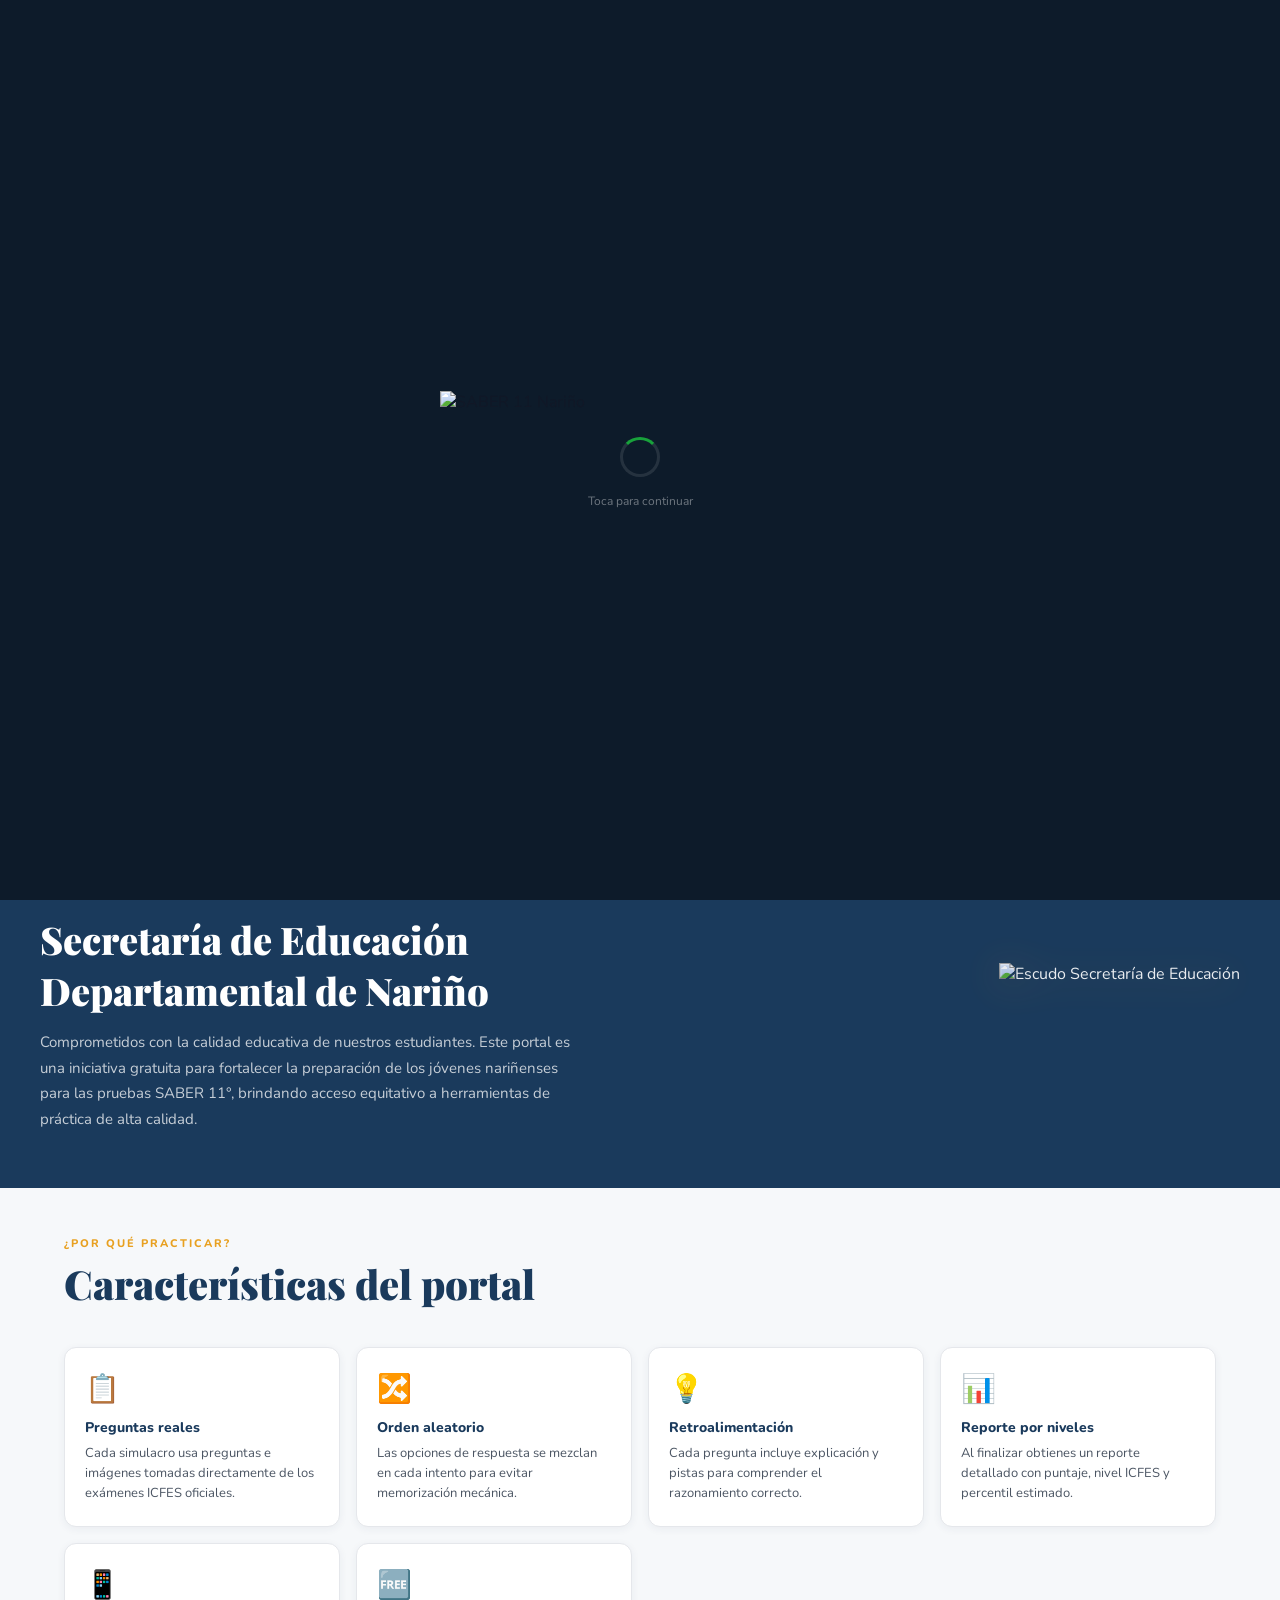
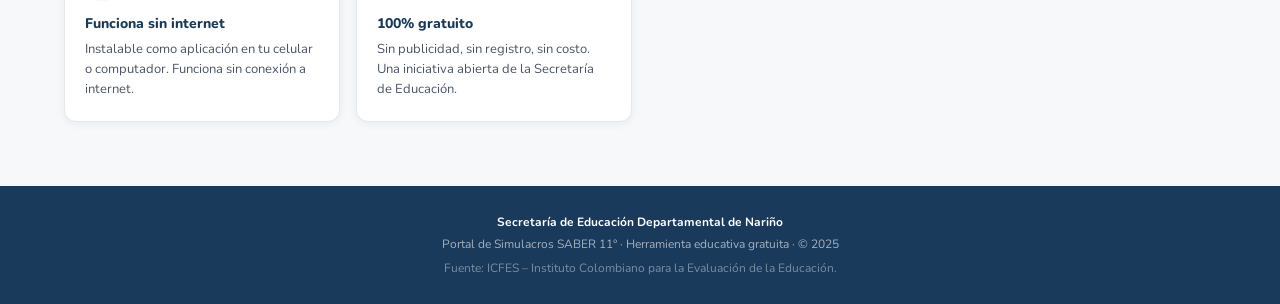
==== commit 02b425c5: "se muestran los card de simulacros de manera dinámica" ====
--- a/index.html
+++ b/index.html
@@ -11,21 +11,20 @@
    <meta name="apple-mobile-web-app-status-bar-style" content="black-translucent">
    <meta name="apple-mobile-web-app-title" content="SABER 11 Nariño">
    <link rel="manifest" href="manifest.json">
-   <link rel="apple-touch-icon" href="assets/img/icon-192.png">
+   <link rel="apple-touch-icon" href="shared/img/portal/icon-192.png">
 <link rel="preconnect" href="https://fonts.googleapis.com">
     <link
        href="https://fonts.googleapis.com/css2?family=Playfair+Display:wght@700;900&family=Nunito:wght@400;600;700;800;900&family=Space+Mono:wght@400;700&display=swap"
        rel="stylesheet">
     <link rel="stylesheet" href="shared/css/portal.css">
-    <script src="js/simulacros.js"></script>
-    <script src="js/questions.js"></script>
+    <script src="shared/js/questions.js"></script>
 </head>
 
 <body>
 
    <!-- ══ SPLASH SCREEN ══════════════════════════════════════════════ -->
    <div id="splashScreen" title="Toca para continuar">
-      <img class="sp-logo" src="assets/img/splash.png" alt="SABER 11 Nariño">
+      <img class="sp-logo" src="shared/img/portal/splash.png" alt="SABER 11 Nariño">
       <div class="sp-loader"></div>
       <p class="sp-hint">Toca para continuar</p>
    </div>
@@ -36,7 +35,7 @@
    <nav class="navbar">
       <div class="nav-inner">
          <div class="nav-logo">
-             <div class="nav-logo-pill"><img class="sed-logo" src="assets/img/logo.svg" alt="SED Nariño"></div>
+             <div class="nav-logo-pill"><img class="sed-logo" src="shared/img/portal/logo.svg" alt="SED Nariño"></div>
           </div>
           <div class="nav-links">
             <a href="#" class="active" onclick="showPage('home');return false">Inicio</a>
@@ -63,8 +62,8 @@
 
       <!-- HERO -->
       <section class="hero">
-         <img class="hero-banner hero-banner-web" src="assets/img/banner_web.png" alt="Portal de Simulacros SABER 11">
-         <img class="hero-banner hero-banner-movil" src="assets/img/banner_movil.png" alt="Portal de Simulacros SABER 11">
+         <img class="hero-banner hero-banner-web" src="shared/img/portal/banner_web.png" alt="Portal de Simulacros SABER 11">
+         <img class="hero-banner hero-banner-movil" src="shared/img/portal/banner_movil.png" alt="Portal de Simulacros SABER 11">
       </section>
 
       <!-- SIMULACROS -->
@@ -73,59 +72,9 @@
          <div class="section-title">Simulacros disponibles</div>
          <div class="section-sub">Cada simulacro incluye preguntas e imágenes reales del examen ICFES con
             retroalimentación inmediata.</div>
-         <div class="simulacros-grid">
-
-            <!-- Simulacro 1 -->
-            <div class="sim-card">
-               <div class="sim-card-header">
-                  <div class="sim-year">Simulacro 1</div>
-                  <div class="sim-title">SABER 11° </div>
-               </div>
-                <div class="sim-body">
-                   <div class="sim-badges" id="sim-badges-1"></div>
-                   <p class="sim-desc">Simulacro completo con 38 preguntas reales del ICFES, imágenes originales y reporte detallado de resultados.</p>
-                </div>
-                <div class="sim-footer">
-                   <a class="btn btn-primary" href="simulacro/index.html?simulacro=1" style="flex:1">Iniciar simulacro ➜</a>
-                </div>
-             </div>
-
-              <!-- SIMULACRO 2020 (MATEMÁTICAS + LECTURA CRÍTICA) -->
-              <div class="sim-card">
-                 <div class="sim-card-header" style="background:#1a3a5c">
-                    <div class="sim-year">Simulacro 2</div>
-                    <div class="sim-title">SABER 11° </div>
-                 </div>
-                 <div class="sim-body">
-                    <div class="sim-badges" id="sim-badges-2"></div>
-                    <p class="sim-desc">Simulacro completo con 20 preguntas de Matemáticas y 20 de Lectura Crítica reales del ICFES con explicaciones detalladas.</p>
-                </div>
-                <div class="sim-footer">
-                   <a class="btn btn-primary" href="simulacro/index.html?simulacro=2" style="flex:1">Iniciar simulacro ➜</a>
-                </div>
-             </div>
-
-             <!-- SABER 11 2018-1 — PRÓXIMAMENTE -->
-            <div class="sim-card">
-               <div class="sim-card-header" style="background:#374151">
-                  <div class="sim-year" style="color:#9ca3af">2018-1</div>
-                  <div class="sim-title" style="color:rgba(255,255,255,.4)">SABER 11° · Versión 1</div>
-               </div>
-               <div class="sim-body">
-                  <div class="sim-badges">
-                     <span class="sim-badge">📖 Lectura Crítica</span>
-                     <span class="sim-badge">📐 Matemáticas</span>
-                     <span class="sim-badge">🌎 Sociales</span>
-                     <span class="sim-badge">🔬 Ciencias</span>
-                     <span class="sim-badge">🇬🇧 Inglés</span>
-                  </div>
-                  <p class="sim-desc">Simulacro basado en el examen ICFES del primer semestre de 2018. En desarrollo.
-                  </p>
-               </div>
-               <div class="sim-footer">
-                  <span class="btn btn-disabled" style="flex:1">🕐 Próximamente</span>
-               </div>
-            </div>
+         <div class="simulacros-grid" id="simulacros-grid">
+            <!-- Cards rendered dynamically by renderSimulacroCards() -->
+         </div>
 
             <!-- SABER 11 2019-1 — PRÓXIMAMENTE -->
             <div class="sim-card">
@@ -180,7 +129,7 @@
                   para fortalecer la preparación de los jóvenes nariñenses para las pruebas SABER 11°, brindando acceso
                   equitativo a herramientas de práctica de alta calidad.</p>
             </div>
-            <div class="sed-logo-big"><img class="escudo-img" src="assets/img/icon-escudo.svg" alt="Escudo Secretaría de Educación"></div>
+            <div class="sed-logo-big"><img class="escudo-img" src="shared/img/portal/icon-escudo.svg" alt="Escudo Secretaría de Educación"></div>
          </div>
       </div>
 
@@ -336,81 +285,8 @@
 
    </div><!-- end about page -->
 
-   <script>
-      function toggleMobileMenu() {
-         const btn = document.getElementById('navHamburger');
-         const menu = document.getElementById('navMobileMenu');
-         btn.classList.toggle('open');
-         menu.classList.toggle('open');
-      }
-      function closeMobileMenu() {
-         document.getElementById('navHamburger').classList.remove('open');
-         document.getElementById('navMobileMenu').classList.remove('open');
-      }
-      function showPage(name) {
-         document.querySelectorAll('.page').forEach(p => p.classList.remove('active'));
-         document.getElementById('page-' + name).classList.add('active');
-         document.querySelectorAll('.nav-links a, .nav-mobile-menu a').forEach(a => a.classList.remove('active'));
-         if (name === 'home') document.querySelector('.nav-links a:first-child').classList.add('active');
-         window.scrollTo({ top: 0, behavior: 'smooth' });
-      }
-      function renderSimulacroBadges() {
-         if (typeof getSimulacroSubjects !== 'function') return;
-         [1, 2].forEach(simId => {
-            const container = document.getElementById('sim-badges-' + simId);
-            if (!container) return;
-            const subjects = getSimulacroSubjects(simId);
-            if (subjects.length > 0) {
-               container.innerHTML = subjects.map(s => 
-                  '<span class="sim-badge">' + s.icon + ' ' + s.name + '</span>'
-               ).join('');
-            }
-         });
-      }
-   </script>
-   <script>
-      if ('serviceWorker' in navigator) {
-         window.addEventListener('load', () => {
-            navigator.serviceWorker.register('./sw.js').catch(() => { });
-         });
-      }
-   </script>
-   <script>
-      /* ── Splash Screen – solo una vez por sesión ── */
-      (function () {
-         var splash = document.getElementById('splashScreen');
-         if (!splash) return;
-
-          // Si ya se mostró en esta sesión, ocultarlo de inmediato sin animación
-          if (sessionStorage.getItem('splashShown')) {
-             splash.style.display = 'none';
-             renderSimulacroBadges();
-             return;
-          }
-
-         function hideSplash() {
-             splash.classList.add('sp-fade-out');
-             setTimeout(function () {
-                splash.style.display = 'none';
-                renderSimulacroBadges();
-             }, 650);
-             sessionStorage.setItem('splashShown', '1');
-          }
-
-         // Auto-ocultar a los 3 segundos
-         var t = setTimeout(hideSplash, 3000);
-
-         // Toque / clic: ocultar inmediatamente
-         splash.addEventListener('click', function () {
-            clearTimeout(t);
-            hideSplash();
-         });
-         splash.addEventListener('touchstart', function () {
-            clearTimeout(t);
-            hideSplash();
-         }, { passive: true });
-      })();
-   </script>
+    <script src="shared/js/data.js"></script>
+    <script src="shared/js/portal.js"></script>
 </body>
 
 </html>
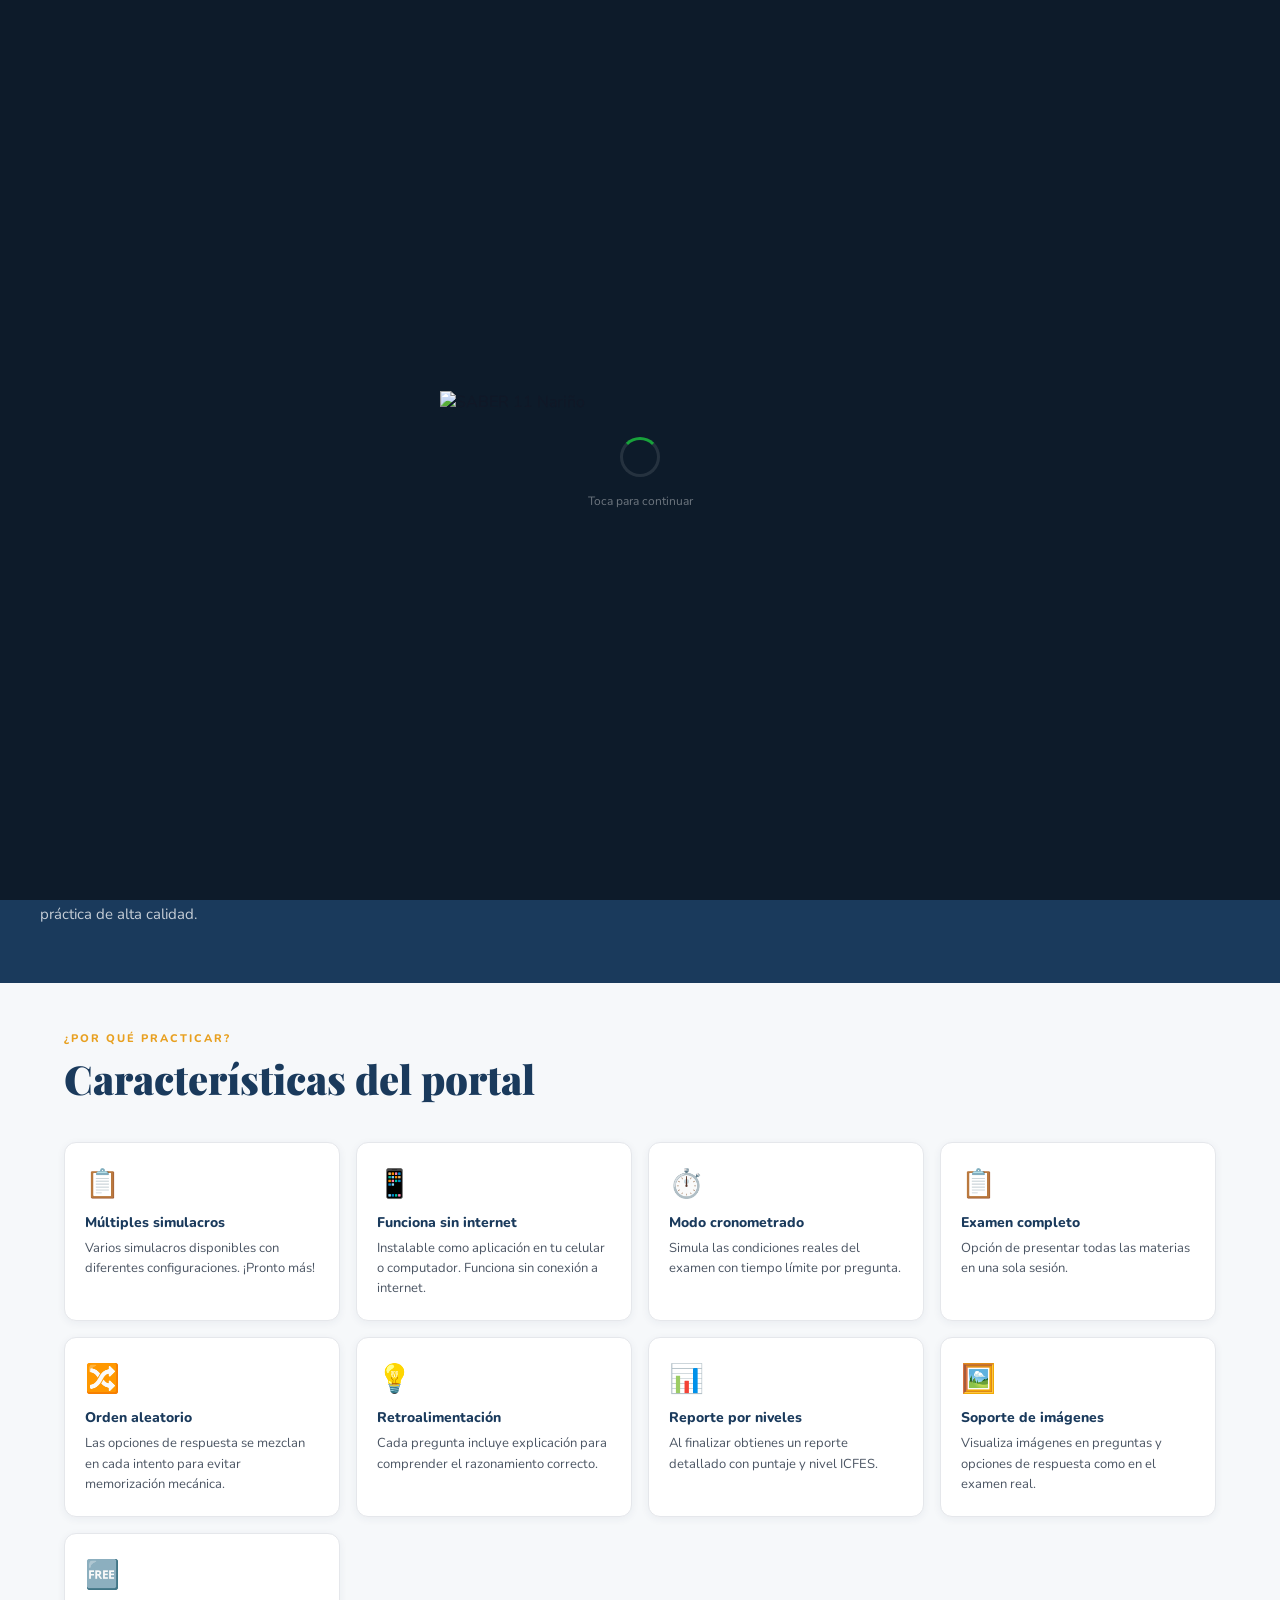
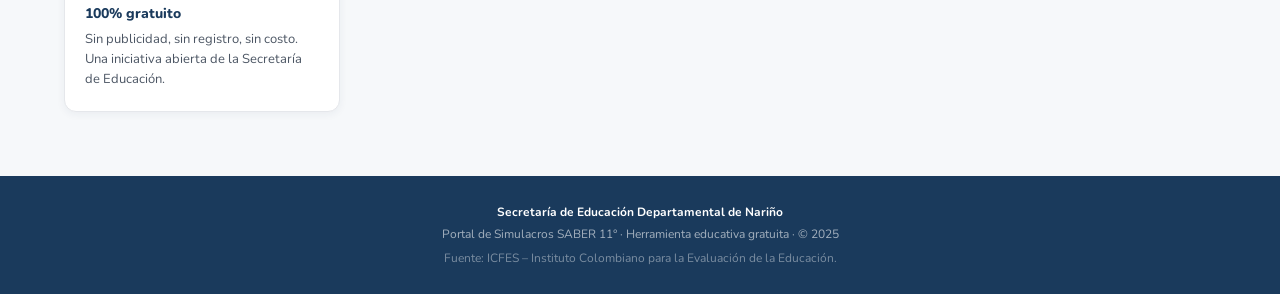
==== commit 7dca67f3: "se crea funcionalidad de escoger numero de preguntas por area- simulacros dinámicos" ====
--- a/index.html
+++ b/index.html
@@ -98,25 +98,6 @@
                </div>
             </div>
 
-            <!-- PRE-ICFES NARIÑO -->
-            <div class="sim-card">
-               <div class="sim-card-header" style="background:#374151">
-                  <div class="sim-year" style="color:#9ca3af;font-size:20px;padding-top:4px">Pre-ICFES</div>
-                  <div class="sim-title" style="color:rgba(255,255,255,.4)">Nariño · Edición especial</div>
-               </div>
-               <div class="sim-body">
-                  <div class="sim-badges">
-                     <span class="sim-badge">🎯 Enfoque regional</span>
-                     <span class="sim-badge">📋 Todas las pruebas</span>
-                  </div>
-                  <p class="sim-desc">Simulacro diseñado especialmente por la Secretaría de Educación Departamental de
-                     Nariño con preguntas contextualizadas al territorio.</p>
-               </div>
-               <div class="sim-footer">
-                  <span class="btn btn-disabled" style="flex:1">🕐 Próximamente</span>
-               </div>
-            </div>
-
          </div>
       </section>
 
@@ -137,38 +118,48 @@
       <section class="section" style="padding-top:48px;padding-bottom:64px">
          <div class="section-eyebrow">¿Por qué practicar?</div>
          <div class="section-title">Características del portal</div>
-         <div class="info-grid">
-            <div class="info-card"><span class="info-icon">📋</span>
-               <div class="info-title">Preguntas reales</div>
-               <div class="info-desc">Cada simulacro usa preguntas e imágenes tomadas directamente de los exámenes ICFES
-                  oficiales.</div>
-            </div>
-            <div class="info-card"><span class="info-icon">🔀</span>
-               <div class="info-title">Orden aleatorio</div>
-               <div class="info-desc">Las opciones de respuesta se mezclan en cada intento para evitar memorización
-                  mecánica.</div>
-            </div>
-            <div class="info-card"><span class="info-icon">💡</span>
-               <div class="info-title">Retroalimentación</div>
-               <div class="info-desc">Cada pregunta incluye explicación y pistas para comprender el razonamiento
-                  correcto.</div>
-            </div>
-            <div class="info-card"><span class="info-icon">📊</span>
-               <div class="info-title">Reporte por niveles</div>
-               <div class="info-desc">Al finalizar obtienes un reporte detallado con puntaje, nivel ICFES y percentil
-                  estimado.</div>
-            </div>
-            <div class="info-card"><span class="info-icon">📱</span>
-               <div class="info-title">Funciona sin internet</div>
-               <div class="info-desc">Instalable como aplicación en tu celular o computador. Funciona sin conexión a
-                  internet.</div>
-            </div>
-            <div class="info-card"><span class="info-icon">🆓</span>
-               <div class="info-title">100% gratuito</div>
-               <div class="info-desc">Sin publicidad, sin registro, sin costo. Una iniciativa abierta de la Secretaría
-                  de Educación.</div>
-            </div>
-         </div>
+          <div class="info-grid">
+             <div class="info-card"><span class="info-icon">📋</span>
+                <div class="info-title">Múltiples simulacros</div>
+                <div class="info-desc">Varios simulacros disponibles con diferentes configuraciones. ¡Pronto más!</div>
+             </div>
+             <div class="info-card"><span class="info-icon">📱</span>
+                <div class="info-title">Funciona sin internet</div>
+                <div class="info-desc">Instalable como aplicación en tu celular o computador. Funciona sin conexión a
+                   internet.</div>
+             </div>
+             <div class="info-card"><span class="info-icon">⏱️</span>
+                <div class="info-title">Modo cronometrado</div>
+                <div class="info-desc">Simula las condiciones reales del examen con tiempo límite por pregunta.</div>
+             </div>
+             <div class="info-card"><span class="info-icon">📋</span>
+                <div class="info-title">Examen completo</div>
+                <div class="info-desc">Opción de presentar todas las materias en una sola sesión.</div>
+             </div>
+             <div class="info-card"><span class="info-icon">🔀</span>
+                <div class="info-title">Orden aleatorio</div>
+                <div class="info-desc">Las opciones de respuesta se mezclan en cada intento para evitar memorización
+                   mecánica.</div>
+             </div>
+             <div class="info-card"><span class="info-icon">💡</span>
+                <div class="info-title">Retroalimentación</div>
+                <div class="info-desc">Cada pregunta incluye explicación para comprender el razonamiento
+                   correcto.</div>
+             </div>
+             <div class="info-card"><span class="info-icon">📊</span>
+                <div class="info-title">Reporte por niveles</div>
+                <div class="info-desc">Al finalizar obtienes un reporte detallado con puntaje y nivel ICFES.</div>
+             </div>
+             <div class="info-card"><span class="info-icon">🖼️</span>
+                <div class="info-title">Soporte de imágenes</div>
+                <div class="info-desc">Visualiza imágenes en preguntas y opciones de respuesta como en el examen real.</div>
+             </div>
+             <div class="info-card"><span class="info-icon">🆓</span>
+                <div class="info-title">100% gratuito</div>
+                <div class="info-desc">Sin publicidad, sin registro, sin costo. Una iniciativa abierta de la Secretaría
+                   de Educación.</div>
+             </div>
+          </div>
       </section>
 
       <!-- FOOTER -->
@@ -287,6 +278,32 @@
 
     <script src="shared/js/data.js"></script>
     <script src="shared/js/portal.js"></script>
+
+   <!-- CONFIG MODAL -->
+   <div class="config-modal" id="configModal">
+      <div class="config-modal-backdrop" onclick="closeConfigModal()"></div>
+      <div class="config-modal-card">
+         <div class="config-modal-header">
+            <h2>⚙️ Configurar Simulacro</h2>
+            <button class="config-modal-close" onclick="closeConfigModal()">×</button>
+         </div>
+         <div class="config-modal-body">
+            <p class="config-modal-desc">Selecciona el número de preguntas, punto de inicio y orden para cada asignatura</p>
+            <div class="config-modal-grid" id="configModalGrid"></div>
+            <div class="config-modal-global">
+               <label class="config-modal-checkbox">
+                  <input type="checkbox" id="configModalAleatorio" checked onchange="toggleConfigModalAleatorio()">
+                  <span>🔀 Preguntas aleatorias</span>
+               </label>
+            </div>
+         </div>
+         <div class="config-modal-footer">
+            <button class="btn btn-outline" onclick="resetConfigModal()">Restablecer</button>
+            <button class="btn btn-primary" onclick="startSimulacroWithConfig()">Iniciar Simulacro ➜</button>
+         </div>
+      </div>
+   </div>
+
 </body>
 
 </html>
--- a/shared/css/portal.css
+++ b/shared/css/portal.css
@@ -295,52 +295,273 @@
 
 .sim-card {
    background: #fff;
-   border-radius: var(--r);
+   border-radius: 16px;
    border: 1px solid var(--border);
-   box-shadow: var(--shadow);
+   box-shadow: 0 2px 8px rgba(0, 0, 0, 0.04), 0 8px 24px rgba(0, 0, 0, 0.06);
    overflow: hidden;
-   transition: transform .25s, box-shadow .25s;
+   transition: transform 0.25s, box-shadow 0.25s;
    display: flex;
    flex-direction: column
 }
 
 .sim-card:hover {
-   transform: translateY(-4px);
-   box-shadow: 0 12px 40px rgba(26, 58, 92, .16)
+   transform: translateY(-2px);
+   box-shadow: 0 4px 12px rgba(0, 0, 0, 0.06), 0 16px 40px rgba(26, 58, 92, 0.12)
 }
 
 .sim-card-header {
-   background: var(--navy);
-   padding: 20px 22px 16px;
+   background: linear-gradient(135deg, var(--navy) 0%, #0d2840 100%);
+   padding: 28px 28px 24px;
    position: relative;
    overflow: hidden
+}
+
+.sim-card-header::before {
+   content: '';
+   position: absolute;
+   top: 0;
+   left: 0;
+   right: 0;
+   height: 3px;
+   background: linear-gradient(90deg, var(--gold), var(--gold2))
 }
 
 .sim-card-header::after {
    content: '';
    position: absolute;
-   right: -20px;
-   top: -20px;
-   width: 90px;
-   height: 90px;
+   right: -40px;
+   top: -40px;
+   width: 160px;
+   height: 160px;
    border-radius: 50%;
-   background: rgba(232, 160, 32, .12)
+   background: radial-gradient(circle, rgba(232, 160, 32, 0.12) 0%, transparent 70%)
 }
 
 .sim-year {
-   font-family: 'Space Mono', monospace;
-   font-size: 28px;
-   font-weight: 700;
-   color: var(--gold);
-   line-height: 1
+   font-family: var(--font-display);
+   font-size: 26px;
+   font-weight: 800;
+   color: #fff;
+   line-height: 1;
+   position: relative;
+   z-index: 1;
+   letter-spacing: -0.5px
 }
 
 .sim-title {
    font-size: 13px;
-   color: rgba(255, 255, 255, .7);
-   margin-top: 4px;
+   color: rgba(255, 255, 255, 0.55);
+   margin-top: 6px;
+   font-weight: 500;
+   letter-spacing: 0.5px;
+   position: relative;
+   z-index: 1
+}
+
+.sim-body {
+   padding: 24px 28px;
+   flex: 1;
+   display: flex;
+   flex-direction: column;
+   gap: 6px
+}
+
+.sim-body .sim-desc {
+   margin: 0;
+   font-size: 15px;
+   color: var(--text-2);
+   line-height: 1.5
+}
+
+.sim-badges {
+   display: flex;
+   gap: 8px;
+   flex-wrap: wrap;
+   margin-top: 4px
+}
+
+.sim-badge {
+   background: var(--primary-lt);
+   border: none;
+   border-radius: 20px;
+   padding: 5px 12px;
+   font-size: 12px;
+   font-weight: 600;
+   color: var(--primary)
+}
+
+.sim-footer {
+   padding: 0 28px 24px;
+   display: flex;
+   gap: 12px
+}
+
+.sim-footer .btn {
+   padding: 14px 24px;
+   font-size: 15px
+}
+
+/* ════════════ SIMULACRO CONFIG INLINE ════════════ */
+.sim-config-inline {
+   padding: 20px 24px;
+   background: var(--surface);
+   border-bottom: 1px solid var(--border)
+}
+
+.sim-config-title {
+   font-size: 12px;
+   font-weight: 800;
+   color: var(--text);
+   text-transform: uppercase;
+   letter-spacing: 0.5px;
+   margin-bottom: 16px;
+   display: flex;
+   align-items: center;
+   gap: 8px
+}
+
+.sim-config-title::before {
+   content: '⚙️';
+   font-size: 14px
+}
+
+.sim-subjects-config {
+   display: flex;
+   flex-direction: column;
+   gap: 12px
+}
+
+.sim-subject-config {
+   display: grid;
+   grid-template-columns: 44px 1fr 90px;
+   align-items: center;
+   gap: 14px;
+   background: var(--bg);
+   border: 1px solid var(--border);
+   border-radius: 10px;
+   padding: 10px 16px
+}
+
+.sim-subject-config-icon {
+   font-size: 26px;
+   text-align: center
+}
+
+.sim-subject-config-name {
+   font-size: 14px;
+   font-weight: 600;
+   color: var(--text)
+}
+
+.sim-spinner {
+   display: flex;
+   align-items: center;
+   gap: 0;
+   background: var(--surface);
+   border: 1.5px solid var(--border);
+   border-radius: 8px;
+   overflow: hidden
+}
+
+.sim-spinner-btn {
+   width: 28px;
+   height: 32px;
+   border: none;
+   background: var(--bg);
+   color: var(--primary);
+   font-size: 16px;
    font-weight: 700;
-   letter-spacing: .5px;
+   cursor: pointer;
+   display: flex;
+   align-items: center;
+   justify-content: center;
+   transition: background 0.15s, color 0.15s
+}
+
+.sim-spinner-btn:hover {
+   background: var(--primary);
+   color: #fff
+}
+
+.sim-spinner-btn:active {
+   background: var(--navy2)
+}
+
+.sim-spinner-input {
+   width: 34px;
+   height: 32px;
+   padding: 0;
+   font-size: 14px;
+   font-weight: 700;
+   font-family: var(--font-body);
+   text-align: center;
+   border: none;
+   border-left: 1px solid var(--border);
+   border-right: 1px solid var(--border);
+   background: var(--surface);
+   color: var(--primary);
+   -moz-appearance: textfield
+}
+
+.sim-spinner-input:disabled {
+   background: var(--bg);
+   color: var(--text-3)
+}
+
+.sim-spinner-input::-webkit-outer-spin-button,
+.sim-spinner-input::-webkit-inner-spin-button {
+   -webkit-appearance: none;
+   margin: 0
+}
+
+.sim-spinner-input:focus {
+   outline: none
+}
+
+.sim-config-options {
+   display: flex;
+   align-items: center;
+   justify-content: space-between;
+   margin-top: 16px;
+   padding-top: 16px;
+   border-top: 1px solid var(--border)
+}
+
+.sim-config-toggle {
+   display: flex;
+   align-items: center;
+   gap: 10px;
+   font-size: 14px;
+   font-weight: 600;
+   color: var(--text-2);
+   cursor: pointer
+}
+
+.sim-config-toggle input {
+   width: 20px;
+   height: 20px;
+   cursor: pointer;
+   accent-color: var(--primary)
+}
+
+.sim-config-toggle-label {
+   display: flex;
+   align-items: center;
+   gap: 6px
+}
+
+.sim-total-questions {
+   font-size: 14px;
+   font-weight: 700;
+   color: var(--navy);
+   background: var(--accent-lt);
+   padding: 8px 16px;
+   border-radius: 24px
+}
+
+.sim-total-questions span {
+   color: var(--accent)
+}
    text-transform: uppercase
 }
 
@@ -349,7 +570,11 @@
    flex: 1;
    display: flex;
    flex-direction: column;
-   gap: 12px
+   gap: 8px
+}
+
+.sim-body .sim-desc {
+   margin: 0
 }
 
 .sim-badges {
@@ -723,3 +948,218 @@
       transform: rotate(360deg)
    }
 }
+
+/* ════════════ CONFIG MODAL ════════════ */
+.config-modal {
+   display: none;
+   position: fixed;
+   inset: 0;
+   z-index: 1000;
+   align-items: center;
+   justify-content: center;
+   padding: 20px
+}
+
+.config-modal.open {
+   display: flex
+}
+
+.config-modal-backdrop {
+   position: absolute;
+   inset: 0;
+   background: rgba(0, 0, 0, 0.5);
+   backdrop-filter: blur(4px)
+}
+
+.config-modal-card {
+   position: relative;
+   background: var(--surface);
+   border-radius: 16px;
+   width: 100%;
+   max-width: 640px;
+   max-height: 90vh;
+   display: flex;
+   flex-direction: column;
+   box-shadow: 0 20px 60px rgba(0, 0, 0, 0.2);
+   animation: configModalIn 0.3s ease
+}
+
+@keyframes configModalIn {
+   from {
+      opacity: 0;
+      transform: scale(0.95) translateY(10px)
+   }
+   to {
+      opacity: 1;
+      transform: scale(1) translateY(0)
+   }
+}
+
+.config-modal-header {
+   display: flex;
+   align-items: center;
+   justify-content: space-between;
+   padding: 20px 24px;
+   border-bottom: 1px solid var(--border)
+}
+
+.config-modal-header h2 {
+   font-family: var(--font-display);
+   font-size: 20px;
+   font-weight: 700;
+   color: var(--primary);
+   margin: 0
+}
+
+.config-modal-close {
+   width: 36px;
+   height: 36px;
+   border: none;
+   background: var(--bg);
+   border-radius: 50%;
+   font-size: 24px;
+   color: var(--text-2);
+   cursor: pointer;
+   display: flex;
+   align-items: center;
+   justify-content: center;
+   transition: all 0.2s
+}
+
+.config-modal-close:hover {
+   background: var(--border);
+   color: var(--text)
+}
+
+.config-modal-body {
+   padding: 24px;
+   overflow-y: auto;
+   flex: 1
+}
+
+.config-modal-desc {
+   font-size: 14px;
+   color: var(--text-2);
+   margin-bottom: 20px;
+   line-height: 1.5
+}
+
+.config-modal-grid {
+   display: grid;
+   grid-template-columns: repeat(auto-fill, minmax(280px, 1fr));
+   gap: 16px;
+   margin-bottom: 20px
+}
+
+.config-modal-subject {
+   background: var(--bg);
+   border: 1px solid var(--border);
+   border-radius: 12px;
+   padding: 16px
+}
+
+.config-modal-subject-header {
+   display: flex;
+   align-items: center;
+   gap: 12px;
+   margin-bottom: 14px;
+   padding-bottom: 10px;
+   border-bottom: 1px solid var(--border)
+}
+
+.config-modal-subject-icon {
+   font-size: 28px
+}
+
+.config-modal-subject-name {
+   font-size: 15px;
+   font-weight: 700;
+   color: var(--text)
+}
+
+.config-modal-subject-info {
+   font-size: 11px;
+   color: var(--text-3)
+}
+
+.config-modal-fields {
+   display: grid;
+   grid-template-columns: repeat(3, 1fr);
+   gap: 12px
+}
+
+.config-modal-field {
+   display: flex;
+   flex-direction: column;
+   gap: 4px
+}
+
+.config-modal-field label {
+   font-size: 10px;
+   font-weight: 700;
+   color: var(--text-3);
+   text-transform: uppercase;
+   letter-spacing: 0.5px
+}
+
+.config-modal-field input[type="number"] {
+   font-family: var(--font-body);
+   padding: 10px 12px;
+   font-size: 14px;
+   border: 1.5px solid var(--border);
+   border-radius: 8px;
+   background: var(--surface);
+   color: var(--text);
+   width: 100%;
+   transition: border-color 0.2s
+}
+
+.config-modal-field input[type="number"]:focus {
+   outline: none;
+   border-color: var(--primary)
+}
+
+.config-modal-field input[type="checkbox"] {
+   width: 20px;
+   height: 20px;
+   cursor: pointer
+}
+
+.config-modal-global {
+   padding: 14px 16px;
+   background: var(--primary-lt);
+   border-radius: 10px
+}
+
+.config-modal-checkbox {
+   display: flex;
+   align-items: center;
+   gap: 10px;
+   font-size: 14px;
+   font-weight: 600;
+   color: var(--text);
+   cursor: pointer
+}
+
+.config-modal-footer {
+   display: flex;
+   justify-content: flex-end;
+   gap: 12px;
+   padding: 20px 24px;
+   border-top: 1px solid var(--border)
+}
+
+@media(max-width: 640px) {
+   .config-modal-card {
+      max-height: 95vh
+   }
+   .config-modal-grid {
+      grid-template-columns: 1fr
+   }
+   .config-modal-fields {
+      grid-template-columns: 1fr 1fr
+   }
+   .config-modal-field:last-child {
+      grid-column: span 2
+   }
+}
